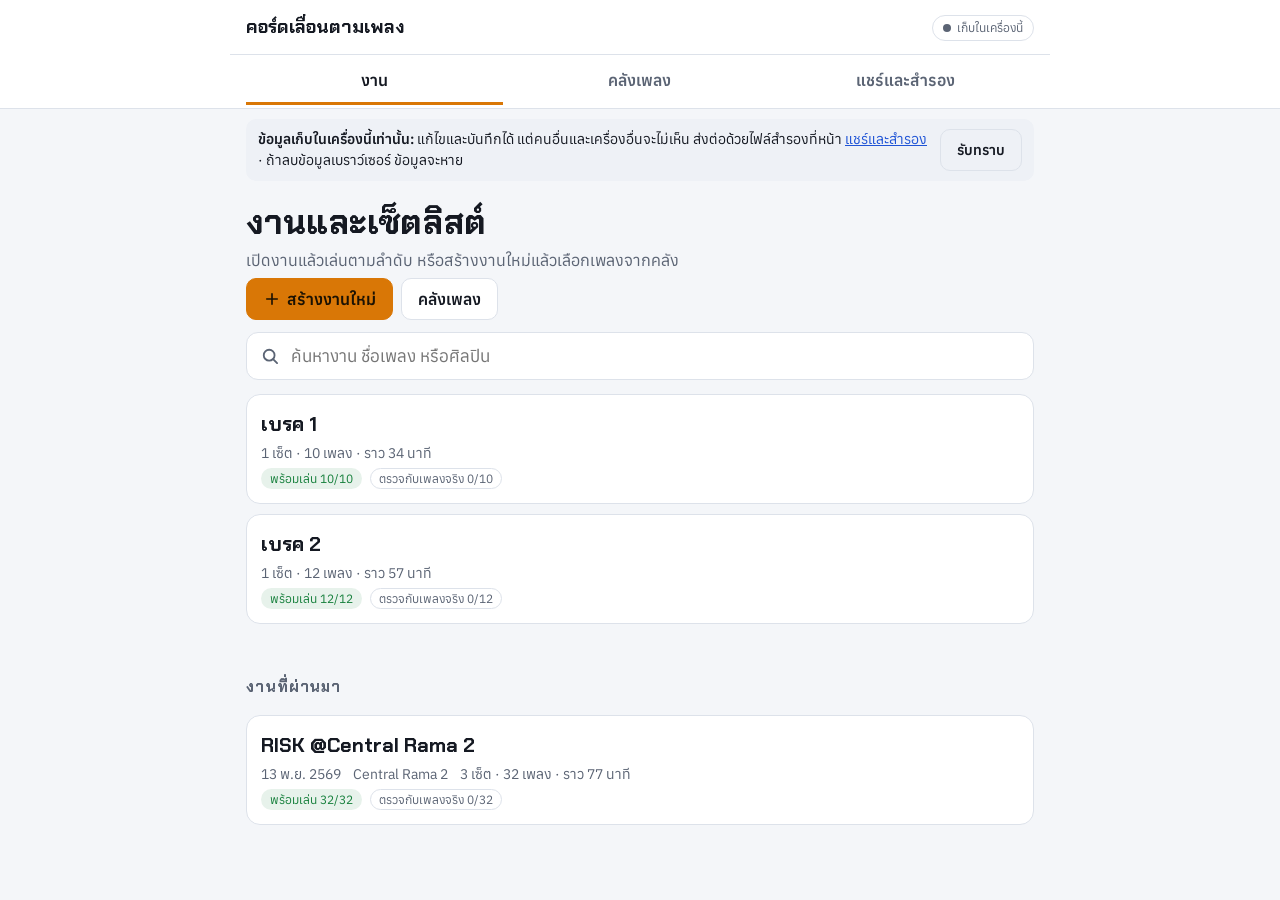
==== chord-scroller/index.html @ 32448dfc "Add chords for ยาพิษ, คิดฮอด and จันทร์เจ้า: all 32 songs of the RISK gig now have chords จี๊จ๊ะ, เจ" ====
<!doctype html>
<html lang="th">
<head>
<meta charset="utf-8">
<meta name="viewport" content="width=device-width, initial-scale=1, viewport-fit=cover">
<style>:root{padding-top:env(safe-area-inset-top,0px);padding-bottom:env(safe-area-inset-bottom,0px)}body{margin:0}img{max-width:100%}[hidden]{display:none!important}</style>
</head>
<body>
<title>คอร์ดเลื่อนตามเพลง</title>
<meta name="claude:viewport-fit-sides" content="cover">
<meta name="description" content="ชีทคอร์ดสำหรับวงดนตรี จัดงานและเซ็ตลิสต์ เล่นแบบเลื่อนตามจังหวะ">
<link rel="preconnect" href="https://fonts.googleapis.com">
<link rel="preconnect" href="https://fonts.gstatic.com" crossorigin>
<link rel="stylesheet" href="https://fonts.googleapis.com/css2?family=Anuphan:wght@400;500;600&family=Chakra+Petch:wght@500;600;700&family=IBM+Plex+Mono:wght@500;600&display=swap">
<style>
/* Layout: one reading column for lists and the player; sheets/dialogs slide over it.
   In the player a fixed playhead sits at 34% of the screen and the song steps up one line at a time.
   Chords stay blue like the original sheets; amber marks "now"; green/red only for status. */
:root {
  --bg: #f4f6f9;
  --surface: #ffffff;
  --surface-2: #eef1f6;
  --fg: #151922;
  --muted: #5b6474;
  --rule: #dde2ea;
  --chord: #1f54d6;
  --now: #d97706;
  --on-now: #1b1203;
  --now-bg: rgba(217, 119, 6, .11);
  --instru-bg: #e9eef6;
  --ok: #157f3b;
  --ok-bg: rgba(21, 127, 59, .10);
  --warn: #a15c00;
  --warn-bg: rgba(217, 119, 6, .14);
  --bad: #c0262d;
  --bad-bg: rgba(192, 38, 45, .10);
  --scrim: rgba(12, 16, 24, .45);
  --shadow: 0 -6px 24px rgba(20, 30, 50, .10);
  --shadow-pop: 0 12px 40px rgba(20, 30, 50, .22);
  --f-display: "Chakra Petch", "Anuphan", system-ui, sans-serif;
  --f-body: "Anuphan", "Noto Sans Thai", "Leelawadee UI", "Thonburi", system-ui, sans-serif;
  --f-chord: "IBM Plex Mono", ui-monospace, "SF Mono", Menlo, monospace;
  --scale: 1;
  --guide: 34vh;
}
@media (prefers-color-scheme: dark) {
  :root:not([data-theme="light"]) {
    --bg: #0e121a; --surface: #161b25; --surface-2: #1c2230; --fg: #e8ebf1; --muted: #8d96a8; --rule: #262d3a;
    --chord: #7fb0ff; --now: #ffb547; --now-bg: rgba(255, 181, 71, .12); --instru-bg: #1a2130;
    --ok: #5fd08a; --ok-bg: rgba(95, 208, 138, .12); --warn: #ffc56b; --warn-bg: rgba(255, 181, 71, .14);
    --bad: #ff7a7f; --bad-bg: rgba(255, 122, 127, .12); --scrim: rgba(0, 0, 0, .6);
    --shadow: 0 -6px 24px rgba(0, 0, 0, .45); --shadow-pop: 0 12px 40px rgba(0, 0, 0, .6); color-scheme: dark;
  }
}
:root[data-theme="dark"] {
  --bg: #0e121a; --surface: #161b25; --surface-2: #1c2230; --fg: #e8ebf1; --muted: #8d96a8; --rule: #262d3a;
  --chord: #7fb0ff; --now: #ffb547; --now-bg: rgba(255, 181, 71, .12); --instru-bg: #1a2130;
  --ok: #5fd08a; --ok-bg: rgba(95, 208, 138, .12); --warn: #ffc56b; --warn-bg: rgba(255, 181, 71, .14);
  --bad: #ff7a7f; --bad-bg: rgba(255, 122, 127, .12); --scrim: rgba(0, 0, 0, .6);
  --shadow: 0 -6px 24px rgba(0, 0, 0, .45); --shadow-pop: 0 12px 40px rgba(0, 0, 0, .6); color-scheme: dark;
}

* { box-sizing: border-box; }
body { background: var(--bg); color: var(--fg); font-family: var(--f-body); font-size: 16px; line-height: 1.5; -webkit-text-size-adjust: 100%; }
body::before { content: ""; position: fixed; inset: 0 0 auto; height: env(safe-area-inset-top, 0px); z-index: 30; background: var(--surface); }
button, input, select, textarea { font: inherit; color: inherit; }
:focus-visible { outline: 2px solid var(--now); outline-offset: 2px; }
a { color: var(--chord); }
.wrap { max-width: 820px; margin: 0 auto; padding-left: max(16px, env(safe-area-inset-left, 0px)); padding-right: max(16px, env(safe-area-inset-right, 0px)); }
.sr { position: absolute; width: 1px; height: 1px; overflow: hidden; clip: rect(0 0 0 0); white-space: nowrap; }
h1, h2, h3 { text-wrap: balance; }

/* ---------- top bar ---------- */
.bar { position: sticky; top: env(safe-area-inset-top, 0px); z-index: 20; background: var(--surface); border-bottom: 1px solid var(--rule); }
.bar .wrap { display: flex; align-items: center; gap: 8px; min-height: 54px; }
.brand { font-family: var(--f-display); font-weight: 700; font-size: 18px; flex: 1; min-width: 0; white-space: nowrap; overflow: hidden; text-overflow: ellipsis; }
.brand small { font-weight: 500; color: var(--muted); font-size: 13px; margin-left: 6px; }
.icon-btn {
  display: inline-grid; place-items: center; min-width: 40px; height: 40px; padding: 0 10px; flex: none;
  border: 1px solid var(--rule); border-radius: 10px; background: transparent; cursor: pointer;
  font-family: var(--f-display); font-weight: 600; font-size: 15px; text-decoration: none; color: inherit;
}
.icon-btn:hover { border-color: var(--muted); }
.icon-btn svg { width: 20px; height: 20px; }
.icon-btn[aria-pressed="true"] { background: var(--now-bg); border-color: var(--now); color: var(--now); }

.tabs { display: flex; gap: 4px; border-top: 1px solid var(--rule); }
.tabs a { flex: 1; text-align: center; padding: 10px 6px; text-decoration: none; color: var(--muted); font-weight: 600; border-bottom: 3px solid transparent; }
.tabs a[aria-current="page"] { color: var(--fg); border-bottom-color: var(--now); }

/* save / sync status pill */
.sync { display: inline-flex; align-items: center; gap: 6px; font-size: 12px; color: var(--muted); white-space: nowrap; border: 1px solid var(--rule); border-radius: 999px; padding: 3px 10px; background: transparent; cursor: default; }
.sync::before { content: ""; width: 8px; height: 8px; border-radius: 50%; background: var(--ok); flex: none; }
.sync[data-state="saving"]::before { background: var(--now); animation: pulse 1s infinite; }
.sync[data-state="offline"]::before, .sync[data-state="stale"]::before { background: var(--warn); }
.sync[data-state="error"] { color: var(--bad); border-color: var(--bad); cursor: pointer; }
.sync[data-state="error"]::before { background: var(--bad); }
.sync[data-state="local"]::before, .sync[data-state="readonly"]::before { background: var(--muted); }
@keyframes pulse { 50% { opacity: .3; } }

.banner { margin-block: 10px 0; padding: 10px 12px; border-radius: 10px; background: var(--warn-bg); color: var(--fg); font-size: 14px; display: flex; gap: 10px; align-items: flex-start; flex-wrap: wrap; }
.banner.info { background: var(--surface-2); }
.banner.bad { background: var(--bad-bg); }
.banner b { font-weight: 600; }
.banner .grow { flex: 1; min-width: 12em; }

/* ---------- generic ---------- */
.page-head { padding-block: 22px 6px; display: grid; gap: 6px; }
.page-head h1 { font-family: var(--f-display); font-weight: 700; font-size: clamp(24px, 5.6vw, 34px); line-height: 1.15; margin: 0; }
.page-head p { margin: 0; color: var(--muted); max-width: 62ch; }
.row { display: flex; gap: 8px; align-items: center; flex-wrap: wrap; }
.spacer { flex: 1; }
.muted { color: var(--muted); }
.small { font-size: 13px; }
.btn {
  display: inline-flex; align-items: center; justify-content: center; gap: 6px; min-height: 42px; padding: 0 16px;
  border-radius: 10px; border: 1px solid var(--rule); background: var(--surface); cursor: pointer; font-weight: 600;
  text-decoration: none; color: var(--fg); white-space: nowrap;
}
.btn:hover { border-color: var(--muted); }
.btn.primary { background: var(--now); border-color: var(--now); color: var(--on-now); }
.btn.danger { color: var(--bad); border-color: var(--bad); }
.btn.ghost { background: transparent; }
.btn:disabled { opacity: .45; cursor: not-allowed; }
.btn svg { width: 18px; height: 18px; }
.chip { display: inline-flex; align-items: center; gap: 4px; font-size: 12px; line-height: 1.6; padding: 0 8px; border-radius: 999px; border: 1px solid var(--rule); color: var(--muted); white-space: nowrap; }
.chip.key { font-family: var(--f-chord); font-weight: 600; color: var(--chord); }
.chip.ok { color: var(--ok); border-color: transparent; background: var(--ok-bg); }
.chip.warn { color: var(--warn); border-color: transparent; background: var(--warn-bg); }
.chip.bad { color: var(--bad); border-color: transparent; background: var(--bad-bg); }
.empty { color: var(--muted); padding: 24px 4px; text-align: center; }
.search { position: relative; margin-block: 12px 4px; }
.search svg { position: absolute; left: 14px; top: 50%; width: 20px; height: 20px; transform: translateY(-50%); color: var(--muted); pointer-events: none; }
.search input { width: 100%; height: 48px; padding: 0 14px 0 44px; border-radius: 12px; border: 1px solid var(--rule); background: var(--surface); font-size: 17px; }
.search input:focus { outline: none; border-color: var(--chord); }
.filters { display: flex; gap: 6px; flex-wrap: wrap; padding-block: 6px; }
.filters button { border: 1px solid var(--rule); background: transparent; border-radius: 999px; padding: 4px 12px; cursor: pointer; font-size: 14px; }
.filters button[aria-pressed="true"] { background: var(--fg); color: var(--bg); border-color: var(--fg); }

/* lists */
.list { display: grid; border-top: 1px solid var(--rule); }
.item-row { display: grid; grid-template-columns: auto 1fr auto; align-items: center; gap: 10px; padding: 12px 4px; border-bottom: 1px solid var(--rule); color: inherit; text-decoration: none; min-width: 0; }
.item-row .n { font-family: var(--f-chord); color: var(--muted); font-size: 13px; min-width: 2em; font-variant-numeric: tabular-nums; }
.item-row .t { min-width: 0; }
.item-row .t b { display: block; font-size: 17px; font-weight: 600; line-height: 1.3; overflow-wrap: anywhere; }
.item-row .t .a { display: block; font-size: 13px; color: var(--muted); }
.item-row .t .chips { display: flex; flex-wrap: wrap; gap: 4px; margin-top: 4px; }
.item-row .t .note { display: block; font-size: 13px; color: var(--muted); font-style: italic; margin-top: 2px; }
.item-row .acts { display: flex; gap: 6px; align-items: center; }
a.item-row:hover b, .item-row .open:hover b { color: var(--chord); }
.item-row .open { background: none; border: 0; padding: 0; text-align: left; cursor: pointer; color: inherit; min-width: 0; }

/* events */
.event-card { display: grid; gap: 4px; padding: 14px; border: 1px solid var(--rule); border-radius: 14px; background: var(--surface); text-decoration: none; color: inherit; }
.event-card:hover { border-color: var(--muted); }
.event-card h3 { margin: 0; font-family: var(--f-display); font-size: 20px; }
.event-card .meta { color: var(--muted); font-size: 14px; display: flex; flex-wrap: wrap; gap: 2px 12px; }
.events { display: grid; gap: 10px; padding-block: 10px 30px; }
.section-title { font-family: var(--f-display); font-weight: 700; font-size: 15px; letter-spacing: .06em; text-transform: uppercase; color: var(--muted); margin: 22px 0 6px; }

.set { margin-top: 18px; }
.set-head { display: flex; align-items: center; gap: 10px; flex-wrap: wrap; padding: 8px 0; }
.set-head h2 { margin: 0; font-family: var(--f-display); font-size: 20px; }
.set-head .meta { color: var(--muted); font-size: 13px; }
.set .list { min-height: 52px; }
.set.drop-target .list { outline: 2px dashed var(--now); outline-offset: 4px; border-radius: 6px; }
.handle { width: 36px; height: 44px; display: grid; place-items: center; cursor: grab; color: var(--muted); touch-action: none; border: 0; background: none; border-radius: 8px; }
.handle:active { cursor: grabbing; }
.handle svg { width: 20px; height: 20px; }
.dragging { opacity: .35; }
.drag-ghost { position: fixed; left: 0; top: 0; z-index: 60; pointer-events: none; background: var(--surface); border: 1px solid var(--now); border-radius: 10px; box-shadow: var(--shadow-pop); padding: 10px 14px; font-weight: 600; max-width: 80vw; }
.drop-line { height: 3px; background: var(--now); border-radius: 2px; margin: -2px 0; }

.break-row { background: var(--surface-2); }
.break-row .t b { font-size: 15px; color: var(--muted); }
details.ready { margin-top: 12px; border: 1px solid var(--rule); border-radius: 12px; padding: 10px 12px; background: var(--surface); }
details.ready summary { cursor: pointer; display: flex; flex-wrap: wrap; gap: 6px; align-items: center; }
details.ready .issues { margin-top: 10px; }
details.ready .issues a { font-weight: 600; }
.history-list { display: grid; gap: 6px; max-height: 50vh; overflow: auto; }
.history-list .h { display: flex; gap: 8px; align-items: center; justify-content: space-between; border: 1px solid var(--rule); border-radius: 10px; padding: 8px 10px; flex-wrap: wrap; }
.offline-state { display: flex; gap: 8px; flex-wrap: wrap; align-items: center; }
/* totals bar */
.totals { display: flex; flex-wrap: wrap; gap: 6px 14px; color: var(--muted); font-size: 14px; padding-block: 6px; }
.totals b { color: var(--fg); font-weight: 600; font-variant-numeric: tabular-nums; }
.totals .over { color: var(--bad); }

/* ---------- forms, dialogs ---------- */
label.f { display: grid; gap: 4px; font-size: 14px; color: var(--muted); }
label.f > span { font-weight: 600; }
.f input, .f select, .f textarea { width: 100%; min-height: 44px; padding: 8px 12px; border-radius: 10px; border: 1px solid var(--rule); background: var(--surface); color: var(--fg); font-size: 16px; }
.f textarea { min-height: 120px; resize: vertical; line-height: 1.6; }
.f input:focus, .f select:focus, .f textarea:focus { outline: none; border-color: var(--chord); }
.f .err { color: var(--bad); font-size: 13px; }
.f input[aria-invalid="true"], .f textarea[aria-invalid="true"] { border-color: var(--bad); }
.grid2 { display: grid; grid-template-columns: repeat(auto-fit, minmax(160px, 1fr)); gap: 12px; }
.checks { display: grid; gap: 8px; }
.checks label { display: flex; gap: 10px; align-items: flex-start; font-size: 15px; }
.checks input { width: 20px; height: 20px; margin-top: 2px; flex: none; }

.scrim { position: fixed; inset: 0; background: var(--scrim); z-index: 50; display: flex; align-items: flex-end; justify-content: center; }
@media (min-width: 700px) { .scrim { align-items: center; padding: 24px; } }
.sheet-dlg {
  background: var(--surface); width: 100%; max-width: 620px; max-height: 92vh; overflow: auto; border-radius: 18px 18px 0 0;
  padding: 18px max(16px, env(safe-area-inset-right, 0px)) calc(18px + env(safe-area-inset-bottom, 0px)) max(16px, env(safe-area-inset-left, 0px));
  box-shadow: var(--shadow-pop); display: grid; gap: 14px;
}
@media (min-width: 700px) { .sheet-dlg { border-radius: 18px; } }
.sheet-dlg h2 { margin: 0; font-family: var(--f-display); font-size: 22px; }
.sheet-dlg .actions { display: flex; gap: 8px; justify-content: flex-end; flex-wrap: wrap; position: sticky; bottom: -18px; background: var(--surface); padding-block: 10px 0; }
.toast { position: fixed; left: 50%; transform: translateX(-50%); bottom: calc(24px + env(safe-area-inset-bottom, 0px)); z-index: 70; background: var(--fg); color: var(--bg); padding: 10px 16px; border-radius: 10px; font-size: 14px; max-width: calc(100vw - 32px); box-shadow: var(--shadow-pop); }
.toast { display: flex; align-items: center; gap: 12px; }
.toast-act { background: transparent; border: 1px solid currentColor; color: inherit; border-radius: 8px; padding: 4px 10px; font-weight: 600; cursor: pointer; }
.player-on .toast { bottom: calc(190px + env(safe-area-inset-bottom, 0px)); }

/* picker */
.pick-list { display: grid; max-height: 50vh; overflow: auto; border: 1px solid var(--rule); border-radius: 10px; }
.pick-list label { display: grid; grid-template-columns: auto 1fr auto; gap: 10px; align-items: center; padding: 10px 12px; border-bottom: 1px solid var(--rule); cursor: pointer; }
.pick-list label:last-child { border-bottom: 0; }
.pick-list input { width: 20px; height: 20px; }
.pick-list .a { display: block; font-size: 13px; color: var(--muted); }

/* ---------- editor ---------- */
.editor { display: grid; gap: 14px; padding-block: 16px 120px; }
.editor-cols { display: grid; gap: 14px; }
@media (min-width: 980px) { .editor-cols { grid-template-columns: 1fr 1fr; align-items: start; } .wrap.wide { max-width: 1180px; } }
.editor textarea#ed-text { font-family: var(--f-chord); font-size: 15px; min-height: 340px; white-space: pre; overflow-wrap: normal; overflow-x: auto; tab-size: 4; }
.preview { border: 1px solid var(--rule); border-radius: 12px; padding: 12px 18px; background: var(--surface); font-size: 18px; min-width: 0; }
.preview .sheet { padding-bottom: 0; gap: 18px; font-size: 18px; }
.preview .song-head { min-height: 0; padding-block: 0 8px; }
.issues { display: grid; gap: 6px; margin: 0; padding: 0; list-style: none; }
.issues li { padding: 8px 10px; border-radius: 8px; font-size: 14px; background: var(--surface-2); }
.issues li.err { background: var(--bad-bg); color: var(--bad); }
.issues li.warn { background: var(--warn-bg); }
.issues li button { margin-left: 6px; }
.help { font-size: 13px; color: var(--muted); }
.help code { font-family: var(--f-chord); background: var(--surface-2); padding: 0 4px; border-radius: 4px; }
details.help summary { cursor: pointer; font-weight: 600; color: var(--fg); }
.dropzone { border: 2px dashed var(--rule); border-radius: 12px; padding: 16px; display: grid; gap: 10px; justify-items: center; text-align: center; color: var(--muted); }
.dropzone.over { border-color: var(--now); background: var(--now-bg); }
.thumbs { display: flex; gap: 10px; flex-wrap: wrap; justify-content: center; }
.thumb { position: relative; width: 120px; display: grid; gap: 4px; justify-items: center; font-size: 12px; }
.thumb img { width: 120px; height: 90px; object-fit: cover; border-radius: 8px; border: 1px solid var(--rule); background: var(--surface-2); }
.thumb .n { position: absolute; top: 4px; left: 4px; background: var(--fg); color: var(--bg); border-radius: 999px; font-size: 11px; padding: 0 7px; }
.thumb .row { gap: 4px; }
.thumb button { min-width: 32px; height: 30px; border: 1px solid var(--rule); background: var(--surface); border-radius: 8px; cursor: pointer; }
.progress { display: flex; gap: 10px; align-items: center; color: var(--muted); }
.spinner { width: 18px; height: 18px; border-radius: 50%; border: 2px solid var(--rule); border-top-color: var(--now); animation: spin 1s linear infinite; }
@keyframes spin { to { transform: rotate(360deg); } }
.unclear { background: var(--warn-bg); outline: 1px dashed var(--warn); border-radius: 3px; }
.ch.unclear { color: var(--warn); }

/* ---------- player (song sheet) ---------- */
.song-head { padding-block: 22px 18px; display: grid; gap: 4px; min-height: calc(var(--guide) - 56px); align-content: end; }
.song-head h1 { font-family: var(--f-display); font-weight: 700; font-size: calc(30px * var(--scale)); line-height: 1.15; margin: 0; }
.song-head .meta { color: var(--muted); display: flex; flex-wrap: wrap; gap: 4px 14px; font-size: 15px; }
.song-head .meta b { font-family: var(--f-chord); color: var(--chord); font-weight: 600; }
.sheet { display: grid; gap: calc(26px * var(--scale)); padding-bottom: 75vh; font-size: calc(21px * var(--scale)); }
.stanza { display: grid; gap: calc(4px * var(--scale)); }
.sec { font-family: var(--f-display); font-weight: 600; font-size: .62em; letter-spacing: .08em; text-transform: uppercase; color: var(--muted); display: flex; align-items: center; gap: 10px; }
.sec::after { content: ""; flex: 1; height: 1px; background: var(--rule); }
.sec.on { color: var(--now); }
.line { position: relative; border-radius: 8px; padding: 2px 10px 6px; margin: 0 -10px; cursor: pointer; transition: opacity .3s, background-color .3s; }
.line::before { content: ""; position: absolute; left: -6px; top: 8px; bottom: 8px; width: 4px; border-radius: 2px; background: var(--now); opacity: 0; transition: opacity .2s; }
.line::after { content: ""; position: absolute; left: 10px; right: 10px; bottom: 2px; height: 3px; border-radius: 2px; background: var(--now); opacity: 0; transform-origin: left; transform: scaleX(var(--p, 0)); }
.line.past { opacity: .32; }
.line.now { background: var(--now-bg); }
.line.now::before { opacity: 1; }
.playing .line.now::after { opacity: .7; }
.preview .line { cursor: default; }
.lyr { display: flex; flex-wrap: wrap; align-items: flex-start; }
.seg { display: inline-flex; flex-direction: column; max-width: 100%; }
.ch { font-family: var(--f-chord); font-weight: 600; color: var(--chord); font-size: .86em; line-height: 1.25; padding-right: .55em; white-space: nowrap; min-height: 1.25em; }
.ly { white-space: pre-wrap; line-height: 1.55; }
.lyr.nochord .ch { display: none; }
.lyr.onlychord .ly { display: none; }
.lyr.onlychord .ch { font-size: .95em; padding-right: 1.1em; }
.instru { background: var(--instru-bg); padding: 10px 12px 12px; margin: 0 -10px; display: flex; flex-wrap: wrap; align-items: center; gap: 6px 10px; }
.instru .lab { font-family: var(--f-display); font-weight: 600; font-size: .62em; letter-spacing: .08em; text-transform: uppercase; color: var(--muted); margin-right: 4px; }
.instru.now .lab { color: var(--now); }
.bars { display: flex; flex-wrap: wrap; align-items: center; }
.bars span { font-family: var(--f-chord); font-weight: 600; color: var(--chord); font-size: .9em; padding: 0 .55em; border-left: 2px solid var(--rule); line-height: 1.5; }
.bars span:last-child { border-right: 2px solid var(--rule); }
.instru .note { color: var(--muted); font-size: .72em; }
.line.notel { color: var(--muted); font-style: italic; font-size: .85em; }
.line.endl { color: var(--muted); font-family: var(--f-display); font-weight: 600; font-size: .8em; letter-spacing: .06em; text-align: center; padding-block: 10px; }
.next-song { padding-block: 0 24px; display: flex; justify-content: space-between; gap: 12px; flex-wrap: wrap; }
.next-song a { color: var(--chord); text-decoration: none; font-weight: 600; }
.guide { position: fixed; top: var(--guide); left: 0; right: 0; height: 0; pointer-events: none; z-index: 5; }
.guide::before, .guide::after { content: ""; position: absolute; top: -7px; border: 7px solid transparent; }
.guide::before { left: max(0px, env(safe-area-inset-left, 0px)); border-left-color: var(--now); }
.guide::after { right: max(0px, env(safe-area-inset-right, 0px)); border-right-color: var(--now); }

.player { position: fixed; left: 0; right: 0; bottom: 0; z-index: 20; background: var(--surface); border-top: 1px solid var(--rule); box-shadow: var(--shadow); padding-bottom: env(safe-area-inset-bottom, 0px); }
.player .wrap { display: grid; gap: 6px; padding-block: 8px 10px; }
.status { display: flex; align-items: baseline; gap: 10px; min-width: 0; }
.status .now-sec { font-family: var(--f-display); font-weight: 700; font-size: 22px; line-height: 1.1; color: var(--now); white-space: nowrap; }
.status .next-sec { color: var(--muted); font-size: 14px; flex: 1; min-width: 0; white-space: nowrap; overflow: hidden; text-overflow: ellipsis; }
.status .next-sec b { color: var(--fg); font-weight: 600; }
.beats { display: flex; gap: 5px; align-self: center; }
.beats i { width: 8px; height: 8px; border-radius: 50%; background: var(--rule); }
.beats i.on { background: var(--now); }
.beats i.on:first-child { box-shadow: 0 0 0 3px var(--now-bg); }
.prog { display: flex; align-items: center; gap: 10px; font-family: var(--f-chord); font-size: 12px; color: var(--muted); font-variant-numeric: tabular-nums; }
.prog input { flex: 1; min-width: 0; accent-color: var(--now); height: 22px; cursor: pointer; }
.ctrls { display: flex; align-items: flex-end; gap: 6px; justify-content: space-between; }
.play { width: 56px; height: 56px; border-radius: 50%; border: 0; cursor: pointer; background: var(--now); color: var(--on-now); display: grid; place-items: center; flex: none; }
.play svg { width: 26px; height: 26px; }
.play:active { transform: scale(.96); }
.stepper { display: grid; grid-template-columns: 34px auto 34px; align-items: center; gap: 2px; text-align: center; }
.cap { font-size: 11px; letter-spacing: .06em; color: var(--muted); font-family: var(--f-display); font-weight: 600; text-transform: uppercase; text-align: center; white-space: nowrap; }
.stepper .cap { grid-column: 1 / -1; }
.stepper button, .tap { height: 38px; border: 1px solid var(--rule); background: transparent; border-radius: 9px; cursor: pointer; font-size: 20px; line-height: 1; }
.stepper button:hover, .tap:hover { border-color: var(--muted); }
.stepper .val { min-width: 2.6em; font-family: var(--f-chord); font-weight: 600; font-size: 15px; font-variant-numeric: tabular-nums; }
.stepper .val.key { color: var(--chord); }
.tapwrap { display: grid; gap: 2px; }
.tap { font-family: var(--f-display); font-weight: 600; font-size: 13px; padding: 0 8px; }
.tap.hit { border-color: var(--now); color: var(--now); }
.countin { position: fixed; inset: 0; display: grid; place-items: center; pointer-events: none; z-index: 25; font-family: var(--f-display); font-weight: 700; font-size: 34vmin; color: var(--now); opacity: .9; }
.next-card { display: flex; gap: 10px; align-items: center; justify-content: space-between; background: var(--now-bg); border-radius: 10px; padding: 8px 10px; }
.next-card b { font-size: 17px; }
.saved-note { font-size: 11px; color: var(--muted); text-align: center; }

/* stage mode: bigger type, quieter chrome */
.stage .bar .hide-stage, .stage .song-head .meta .hide-stage { display: none; }
.stage .bar .wrap { min-height: 44px; }
.stage .sheet { font-size: calc(26px * var(--scale)); }
.stage .line.past { opacity: .18; }

@media (max-width: 420px) {
  .ctrls { gap: 4px; }
  .stepper { grid-template-columns: 30px auto 30px; }
  .stepper .val { min-width: 2.3em; font-size: 14px; }
  .stepper button, .tap { height: 36px; }
  .play { width: 50px; height: 50px; }
  .status .now-sec { font-size: 19px; }
}
@media (prefers-reduced-motion: reduce) { .line, .line::before, .sync::before, .spinner { transition: none; animation: none; } }

</style>
<div id="app"></div>

<script>
const BUILTIN = {"songs":[{"id":"sq4665u99a6z","title":"กลัวลืม","artist":"นนท์ ธนนท์ x TMD","bpm":150,"source":"pdf","sourceCheck":"matched","musicCheck":"unchecked","blocks":[{"type":"instru","label":"Intro","bars":["D A/C#","Bm A","G F#m","Em A"],"note":""},{"type":"lines","lines":[[["D","วันคืนที่เคยมี กับเวลาของ"],["A/C#","เรา ไม่"],["Bm","เคยเลยจะรางเลือน แม้เป็นเรื่อง"],["A","เก่า"]],[["G","ครั้งแรกที่เจอ "],["F#m","ที่ที่พบเธอ "],["Em","ครั้งแรกที่ได้คุยกัน "],["A","ยังคงจำได้ทุกคำ"]],[["D","ของขวัญที่เธอทำ รูปเธอที่"],["A/C#","ฉันถ่าย เก็บ"],["Bm","มันไว้อย่างดียังไม่เคยจะทิ้ง"],["A","ไป"]],[["G","ทุกข้อความที่เคยส่ง "],["F#m","ยังคงเก็บไว้ "],["Em","ไม่คิดจะลบเลยสัก"],["A","ครั้ง"]]]},{"type":"lines","lines":[[["Em","ทุกเรื่องเก่า ๆ ยัง"],["F#m","ไม่เคย..ลบมัน"],["G","ไป ฉันไม่ต้อง"],["F#m","การ "],["Bm","ให้มันเลือน"],["Em","หาย"],["A",""]],[["","* เพราะฉัน"],["D","กลัวจะลืม ช่วงเวลา ที่เคย"],["F#7","รักกัน แม้จะ"],["Bm","เจ็บเท่าไร เมื่อเวลา ที่นึก"],["D7","ถึงมัน"]],[["G","ฉันเลือกจะจำ เพราะ"],["F#m","ทุกความ"],["Bm","ทรงจำ "],["Em","สวยงามเกินกว่าที่จะ"],["A","ลบมันไป"]]]},{"type":"instru","label":"Instru","bars":["D F#7","Bm A","G F#m","Em A"],"note":""},{"type":"lines","lines":[[["D","ทุกความทรงจำมากมายที่ผ่าน ใครๆก็บอกอย่าง"],["A/C#","งั้นอย่างงี้"]],[["Bm","แต่ในสมองของฉันไม่มี ไม่เคยมีความ"],["F#m","ทรงจำอันนั้น"]],[["G","พยายามจะนึกให้ตายเท่าไหร่ "],["F#m","ไม่อยากจะลืมมันไปง่ายๆ"]],[["Em","I’ll take my medicines หวังว่า"],["A","สักวันคงหาย"]],[["","กับ"],["D","เรื่องที่ไม่เคยอยากจะคิดก็ยังคงคิดวน"],["A/C#","ในใจ แต่"],["Bm","เรื่องที่อยากจะจำกลับจำไม่ได้ไม่รู้ต้อง"],["F#m","ทำไง"]],[["","ใคร"],["G","ๆก็บอกว่าฉันมันป่วย "],["F#m","จริงๆแล้วฉันเองที่มันห่วย"]],[["Em","ไม่ต้องไปโทษว่าดวงมันซวย ที่"],["A","เจ็บแทบเกือบตาย"]],[["Em","อยากเก็บทุกความทรงจำทุกสิ่งดีๆไม่อยากจะลืมหรือลบมันไป"]],[["","แต่"],["F#m","สักวันนึงสมองฉัน ที่มันอ่อนแอ ก็คงจะไม่ทำตามหัวใจ"]],[["","I "],["G","don’t know what to do to keep u "],["F#m","in my me"],["Bm","mories."]],[["","มันอยากจะ"],["Em","จำ แต่ทำไม่ไหว My chemicals "],["A","fxxx me up I need a doc ..."]]]},{"type":"note","text":"( * )"},{"type":"instru","label":"Instru","bars":["D F#7","Bm A"],"note":""},{"type":"lines","lines":[[["","เพราะทุก"],["G","วันเวลาที่เรา"],["F#m","รักกัน "],["Bm",""],["Em","สวยงามเกินกว่าที่จะ"],["A","ลบมันไป"]]]},{"type":"instru","label":"Outro","bars":["D A/C#","Em A","D"],"note":""}]},{"id":"sqgcdk472zpr","title":"ขอ","artist":"Lomosonic","bpm":170,"source":"pdf","sourceCheck":"matched","musicCheck":"unchecked","blocks":[{"type":"instru","label":"Intro","bars":["E","E","A","A"],"note":"( 2 Times )"},{"type":"lines","lines":[[["E","จากวันนั้น ฉันไม่รู้ว่า"],["A","นานเท่าไหร่ ที่เรา "],["E","ได้จากกัน เหตุผลใด ๆ ไม่"],["A","ใช่เรื่องใหญ่วันนี้"]],[["E","ได้มองตา ตาดวงเดิมคู่"],["A","นั้นอบอุ่นเหลือเกิน "],["E","เธอกับฉัน ความทรงจำมาก"],["A","มาย"]]]},{"type":"lines","lines":[[["","* ไม่อยากจะ"],["E","ขอ ให้เวลานี้เป็นของเรา ไม่อยากจะ"],["A","ถาม ว่าเราจะเหมือนเดิมได้ไหม"]],[["","แค่อยากให้"],["C#m","รู้ ที่ผ่านมานั้น ฉันคิดถึงเธอสุด"],["A","หัวใจ"],["(B)",""]],[["","(แค่อยาก"],["C#m","ให้รู้ ว่าในวัน"],["B","นี้ ฉันเหมือนได้เจอลม"],["A","หายใจ)"]]]},{"type":"lines","lines":[[["","** "],["C#m","กว่าที่จะ"],["G#m","รู้ ว่าตัวเธอ"],["A","นั้นสำคัญเท่า"],["E","ไร "],["C#m","และก็ได้"],["G#m","รู้ ในวันที่"],["A","ฉัน เสียเธอ"],["B","ไป"]]]},{"type":"instru","label":"Instru","bars":["E","E","A","A","C#m","C#m","A","A"],"note":""},{"type":"note","text":"( * )"},{"type":"instru","label":"Instru","bars":["E","E","A","A","C#m","B","A","A"],"note":""},{"type":"note","text":"( * , * , * )"},{"type":"instru","label":"Instru","bars":["E","E","A","A","C#m","B","A","A"],"note":"( 4 Times )"},{"type":"instru","label":"","bars":["E"],"note":""}]},{"id":"s32vyeprzcll","title":"Circle","artist":"Potato","bpm":143,"source":"pdf","sourceCheck":"matched","musicCheck":"unchecked","blocks":[{"type":"instru","label":"Intro","bars":["Csus2","Csus2","Em","Em"],"note":"( 2 Times )"},{"type":"lines","lines":[[["Csus2","เจ็บที่เขามาแปรเปลี่ยนไป จากเคยรักกันดีทุก"],["Em","วัน เวลา จบตรงน้ำตา ความเสียใจ"]],[["Csus2","โอดครวญขอให้เขากลับมา อยากจะย้อนเวลา แล้ว"],["Em","ได้อะไร ก็ยิ่งเสียใจ ทรมาน"]]]},{"type":"lines","lines":[[["","* "],["Am","วัน"],["Bm","นี้ขอให้"],["D","เธอฟังฉัน (พรุ่งนี้ยังมี จำไว้)"]]]},{"type":"lines","lines":[[["","** สุข ทุกข์ "],["G","มันก็วนอยู่อย่างนี้ สิ่งร้าย"],["Bm","ดีก็วนอยู่อย่างนั้น ก่อนนี้"],["C","รักกันมา เลิกกันไป มัน"],["Am","เป็น ธรรม"],["D","ดา"]],[["","อย่าฝัง"],["G","ใจในวันที่ผ่านพ้น ชีวิต"],["Bm","คน มี"],["Em","พบมีจากลา "],["C","เรื่องดีๆ "],["Bm","รักดีๆ "],["Am","เดี๋ยวก็มี"],["D","สักวันที่วนเข้ามา"]]]},{"type":"instru","label":"Instru","bars":["Csus2","Csus2","Em","Em"],"note":""},{"type":"lines","lines":[[["Csus2","หากมองฟ้ายังเจอหมู่ดาว หากตอนเช้ายังมองเห็น"],["Em","แสงตะวัน นั่นคือสัญญาณเตือนหัวใจ"]]]},{"type":"note","text":"( * , ** )"},{"type":"instru","label":"Instru","bars":["Csus2","Csus2","Em","Em"],"note":"( 2 Times )"},{"type":"instru","label":"","bars":["Am","Bm","C","C","Am","Bm","C","D"],"note":""},{"type":"note","text":"( ** )"},{"type":"instru","label":"Outro","bars":["Csus2","Csus2","Em","Em"],"note":"( 2 Times )"},{"type":"instru","label":"","bars":["Em"],"note":""}]},{"id":"sy2jqu11vkyw","title":"ช่างมัน","artist":"Somkiat","bpm":117,"source":"pdf","sourceCheck":"matched","musicCheck":"unchecked","blocks":[{"type":"instru","label":"Intro","bars":["A","B","E","E"],"note":""},{"type":"lines","lines":[[["","ทั้งๆที่"],["A","เรา อ่อน"],["B","แอเสียจนว่าง"],["E","เปล่า ทั้งๆที่"],["A","เรา อ่อน"],["B","แอเสียจนหยัด"],["E","ยืน แทบไม่"],["C#m","ไหว"]]]},{"type":"lines","lines":[[["","* "],["F#m","ถึงโกรธที่เป็นอย่างนี้อยู่"],["B","ได้ กี่ครั้งกับเรื่องบ้าๆ"],["G#m","เดิมๆ  อีกกี่ครั้งที่เจอกับคนที่"],["C#m","เบลอ"]],[["F#m","ถึงเกลียดแต่เราก็ยังต้อง"],["B","เจอ  และจะเป็นเช่นนี้"],["E","เสมอ"]]]},{"type":"lines","lines":[[["","** ถ้าหากว่ามาก"],["A","ไป  ให้ทิ้ง"],["F#m","ไป อย่าไป"],["C#m","สนถ้อยคำของคนที่ทำให้"],["B","เรานั้นต้องมาเจ็บ"]],[["","แล้ว"],["A","ไง ไม่สน"],["F#m","ใจ อย่าไป"],["C#m","เสียเวลาไม่ต้องมาทน  เพราะ"],["B","เราไม่ควรจะแบกรับ"],["A","ไว้....ช่าง"],["Am","ใคร"]]]},{"type":"instru","label":"Instru","bars":["A","B","E","E"],"note":""},{"type":"lines","lines":[[["","ทั้งๆที่"],["A","เรา ไม่"],["B","เคยคิดร้ายใคร"],["E","ก่อน ถึงแม้อย่าง"],["A","นั้น ก็"],["B","โดนเสียจนเกือบ"],["E","ยืน แทบไม่"],["C#m","ไหว"]]]},{"type":"note","text":"( * , ** )"},{"type":"instru","label":"Instru","bars":["C#m"],"note":"( 4 Times )"},{"type":"instru","label":"","bars":["G#m","A","C#m","B/D#","E","E","E","E"],"note":""},{"type":"note","text":"( ** )"},{"type":"instru","label":"Outro","bars":["C#m"],"note":""}]},{"id":"s8z91aufn3d6","title":"ยื้อ","artist":"Potato","bpm":167,"source":"pdf","sourceCheck":"matched","musicCheck":"unchecked","blocks":[{"type":"instru","label":"INTRO","bars":["Dm","Bb","C","Dm"],"note":"( 2 Times )"},{"type":"note","text":"ชีทเขียนอินโทรเป็น Dm Bb C Dm แต่ทั้งเพลงอยู่คีย์ Bm (ทางเดียวกันในคีย์ Bm คือ Bm G A Bm) เช็กกันก่อนเล่น"},{"type":"lines","lines":[[["Bm","แค่ฝันว่าเธอ"],["G","จากไป ก็"],["A","ร้ายแรงเกินกว่า"]],[["D","หัวใจ"],["A/C#","คนจะทนรับ"],["Bm","ไหว"]],[["","ฉันจะไม่ยอมปล่อย"],["G","มือเธอ"]],[["","แม้ว่าต้องเจอสิ่ง"],["A","ใดๆ"]],[["","ตราบ"],["F#m","ที่ฉันยังคงหาย"],["Em","ใจ"]]]},{"type":"lines","lines":[[["","ต่อให้"],["A","เป็นกฎเกณฑ์ของ"],["F#m","ฟ้า"]],[["","ต่อให้"],["Bm","นี่คือโชคชะ"],["Em","ตา"]],[["","จะขีดเขียนให้มันเปลี่ยน"],["F#m","ไป"]],[["","เพียงเธอกอดฉัน"],["G","ไว้ ก็ไม่ต้องกลัวสิ่ง"],["A","ใด"]]]},{"type":"lines","lines":[[["","* "],["G","จะยื้อทุก"],["A","ทาง กีดขวางเส้น"],["Bm","ทางนั้น"]],[["","ทางที่มันจะทำให้"],["D","เธอและฉันต้องห่าง"],["G","ไกล"]],[["","ชีวิต"],["A","ที่มี.. ไม่คิดเสีย"],["F#m","ใจ"]],[["","จะยัง"],["G","ไง.. ไม่"],["A","ยอม.. เสียเธอ.."]]]},{"type":"instru","label":"INSTRU","bars":["Bm","Bm"],"note":""},{"type":"lines","lines":[[["Bm","แค่ฝันว่าเธอ"],["G","จากไป ก็"],["A","ร้ายแรงเกินกว่า"]],[["D","หัวใจ"],["A/C#","คนจะทนรับ"],["Bm","ไหว"]],[["","ฉันไม่มีทางปล่อย"],["G","มือเธอ"]],[["","ให้ไปเจอสิ่ง"],["A","ร้ายๆ"]],[["","ตราบ"],["F#m","ที่ฉันยังคงหาย"],["Em","ใจ"]]]},{"type":"lines","lines":[[["","ต่อให้"],["A","เป็นกฎเกณฑ์ของ"],["F#m","ฟ้า"]],[["","ทุกสิ่ง"],["Bm","แม้มีวันเลิก"],["Em","รา"]],[["","แต่เขียนให้มันเปลี่ยน"],["F#m","ไป"]],[["","เพียงเธอกอดฉัน"],["G","ไว้ ก็ไม่ต้องกลัวสิ่ง"],["A","ใด"]]]},{"type":"lines","lines":[[["","* "],["G","จะยื้อทุก"],["A","ทาง กีดขวางเส้น"],["Bm","ทางนั้น"]],[["","ทางที่มันจะทำให้"],["D","เธอและฉันต้องห่าง"],["G","ไกล"]],[["","ชีวิต"],["A","ที่มี.. ไม่คิดเสีย"],["F#m","ใจ"]],[["","จะยัง"],["G","ไง.. ไม่"],["A","ยอม.. เสียเธอ.."]]]},{"type":"instru","label":"INSTRU","bars":["G","A","Bm","D A/C#"],"note":""},{"type":"lines","lines":[[["G","วอนให้ท้องทะ"],["A","เล วอนให้ลมและ"],["Bm","ดาว"]],[["","เป็นพ"],["D","ลังให้ฉันก้าวผ่าน"],["G","ไป"]],[["","สิ่งสุดท้าย"],["A","ที่มี เป็นดั่งลมหาย"],["F#m","ใจ"]],[["","ปล่อยให้"],["G","ฟ้า.. พา"],["A","ไป.. ไม่"],["Bm","ได้.."]],[["","ทุกสิ่งทุกอย่างมีเลิก"],["G","รา.."]],[["A","มันเป็นไปตามกาล"],["Bm","เวลา.."]],[["","มีพบมีพรากมีจาก"],["G","ไป"]],[["","คงต้องยอมทำ"],["A","ใจ คงต้องยอมเสีย"],["G","ใจ"]]]},{"type":"lines","lines":[[["","* จะยื้อทุกทาง กีดขวางเส้น"],["Bm","ทางนั้น"]],[["","ทางที่มันจะทำให้"],["D","เธอและฉันต้องห่าง"],["G","ไกล"]],[["","ชีวิต"],["A","ที่มี.. ไม่คิดเสีย"],["F#m","ใจ"]],[["","จะยัง"],["G","ไง.. ไม่"],["A","ยอม.. เสีย"],["G","เธอ.."]],[["","(จะยื้อทุก"],["A","ทาง ) อยากขวางชะ"],["Bm","ตานั้น"]],[["","ปล่อย"],["D","มันให้เป็นไป"]],[["G","ชีวิต"],["A","ที่มี.. ไม่คิดเสีย"],["F#m","ใจ"]],[["","จะยัง"],["G","ไง.. ไม่"],["A","ยอม.. เสีย"],["Bm","เธอ.."]]]},{"type":"instru","label":"INSTRU","bars":["Bm"],"note":""}]},{"id":"syrm4utwtd3v","title":"จี๊จ๊ะ","artist":"Silly Fools","bpm":128,"source":"pdf","sourceCheck":"matched","musicCheck":"unchecked","blocks":[{"type":"instru","label":"Intro","bars":["Bmsus2","Gsus2"],"note":"( 4 Times )"},{"type":"instru","label":"","bars":["D","Bm","A","G"],"note":"( 2 Times ) Bm"},{"type":"lines","lines":[[["Bmsus2","อย่าโกรธกัน"],["Gsus2","เลย "],["Bmsus2","ยกโทษให้"],["Gsus2","ฉันถ้าทำผิดไป "],["Bmsus2","อย่าโทษฉัน"],["Gsus2","เลย "],["Bmsus2","ฉันเพียงต้อง"],["Gsus2","การให้เธอเข้าใจ"]]]},{"type":"lines","lines":[[["D","* ช่วยบอกได้"],["Dmaj7","ไหมต้องการสิ่ง"],["Bm","ใด ช่วยบอกได้"],["G","ไหมฉันให้ทุกอย่าง"]],[["D","ช่วยบอกได้"],["Dmaj7","ไหม ช่วยบอกได้"],["Bm","ไหม ช่วยบอกได้"],["G","ไหม"]]]},{"type":"lines","lines":[[["","** แต่อย่ามา"],["D","จี๊จ๊ะให้มันมาก"],["Bm","ไป มันจะเป็นบ้า เรื่อง"],["A","เล็กจะกลายเป็นเรื่อง"],["G","ใหญ่"]],[["","หากเปลี่ยนเป็น"],["D","จ๊ะจ๋าจะดีกว่า"],["Bm","ไหม ฉันว่าเข้าท่า แต่ถ้า"],["A","จี๊จ๊ะฉันก็ต้อง"],["G","ไป"]]]},{"type":"note","text":"( ** )"},{"type":"lines","lines":[[["Bmsus2","ก็บอกมา"],["Gsus2","เลย "],["Bmsus2","เป็นเพียงคำ"],["Gsus2","ถามเพื่อความเข้าใจ "],["Bmsus2","อย่าโทษฉัน"],["Gsus2","เลย "],["Bmsus2","ฉันเพียงต้อง"],["Gsus2","การให้เธอเข้าใจ"]]]},{"type":"note","text":"( * , ** , ** )"},{"type":"instru","label":"Instru","bars":["Bm"],"note":""},{"type":"instru","label":"","bars":["D","Bm","A","G"],"note":""},{"type":"lines","lines":[[["","แต่อย่ามา"],["D","จี๊จ๊ะ"],["Bm","ให้มันมากไป "],["A","มันจะ"],["G","เป็นบ้า เรื่อง"],["D","เล็กจะ"],["Bm","กลายเป็นเรื่อง"],["A","ใหญ่"],["G",""]],[["","หากเปลี่ยนเป็น"],["D","จ๊ะจ๋า"],["Bm","จะดีกว่าจะ"],["A","หอมฉันก็"],["G","เข้ามา แต่ถ้า"],["D","จี๊จ๊ะ"],["Bm","ฉันก็ต้องไป"],["A",""]]]},{"type":"note","text":"( ** , ** , ** , ** )"},{"type":"instru","label":"Outro","bars":["G"],"note":""}]},{"id":"s6cl56lqr6im","title":"เจ็บจุงเบย","artist":"คาวบอย","bpm":157,"source":"pdf","sourceCheck":"matched","musicCheck":"unchecked","blocks":[{"type":"instru","label":"Intro","bars":["Dm","F","Bb","Gm"],"note":"( 2 Times )"},{"type":"lines","lines":[[["Dm","ตื่นขึ้น"],["F","มา "],["Bb","แคะขี้ตาล้าง"],["Gm","หน้าแปรงฟัน "],["Dm","เธอก็ลอยเข้า"],["F","มา "],["Bb","ไม่พูดจากทำ"],["Gm","หน้ามึนๆ"]],[["Dm","พบเธอ"],["F","เมื่อวาน "],["Bb","ซื้อผัดไทยใกล้"],["Gm","วินมอไซ "],["Dm","เธอมา"],["F","กับใคร "],["Bb","ต้องผิดหวังอีก"],["C","แล้วหรือเรา"]]]},{"type":"lines","lines":[[["","* "],["F","เจอแบบ"],["C","นี้มันเจ็บจุง"],["Dm","เบย แอบ"],["Bb","รักข้างเดียวเหมือน"],["F","เคย ก็"],["C","เลยต้อง"],["Dm","เจ็บซ้ำ"],["Bb","ๆ"]],[["F","ไม่อยากผิด"],["C","ศีลเลยต้องผิด"],["Dm","หวัง ยอม"],["Bb","รับความจริง"],["F","ทั้งๆ ที่"],["C","เจ็บจุง"],["Dm","เบย"],["(Bb)",""],["(C)",""]]]},{"type":"lines","lines":[[["Dm","(ฮี่ย มันเจ็บจุงเบย ฮี่ย มันเจ็บจุงเบย ฮี่ย มันเจ็บจุงเบย)"]],[["Dm","บนไปทุกศาล ทำยังไงให้เขาเลิกกัน แต่คงไม่มีวัน ไม่มีวันเธอหันมาแล"]],[["","ก็"],["Dm","หน้าตา "],["F","ฉันห่วย "],["Bb","แถมไม่รวยดวง"],["Gm","ซวยทั้งปี "],["Dm","ศัลยกรรม "],["F","ไหนดี "],["Bb","ที่ยันฮีหรือ"],["C","ว่าเกาหลี"]]]},{"type":"note","text":"( * )"},{"type":"instru","label":"Instru","bars":["Dm"],"note":"( 24 Times )"},{"type":"note","text":"( * , * )"},{"type":"lines","lines":[[["Dm","ฮี่ย มันเจ็บจุงเบย ฮี่ย ฮี่ย ฮี่ย ฮี่ย  มันเจ็บจุงเบย ฮี่ย มันเจ็บจุงเบย ฮี่ย ฮี่ย ฮี่ย ฮี่ย  มันเจ็บจุงเบย"]],[["","ฮี่ย มันเจ็บจุงเบย (มันเจ็บจุงเบย) ฮี่ย มันเจ็บจุงเบย (มันเจ็บจุงเบย)"]]]}]},{"id":"sfxw6mllluvb","title":"โคโยตี้","artist":"TaitosmitH","bpm":150,"source":"pdf","sourceCheck":"matched","musicCheck":"unchecked","blocks":[{"type":"instru","label":"Intro","bars":["Dm","Dm","Dm","Dm","Dm","Dm","Dm","Bb"],"note":""},{"type":"instru","label":"","bars":["Dm"],"note":"( 8 Times )"},{"type":"lines","lines":[[["Dm","ดูได้เพียงแค่ตาแต่มืออย่า"],["Bb","ต้อง ป้องปิดความอยาก"]],[["C","อยากสัมผัสจับจองทดลองครอบ"],["Dm","ครองรถยนต์คันโต"]],[["Dm","เช็กเครื่องยนต์ ช่วงบน ช่วงกลาง ช่วง"],["Bb","ล่างวาง 2 เจโบ"]],[["C","มอเตอร์โชว์ นางโชว์ ลูกทุ่งบ้าน"],["Dm","นา"]]]},{"type":"lines","lines":[[["Dm","เชิญรับชม รับดม รับดู รับ"],["Bb","ฟัง เสียงลำโพงใหญ่ "],["C","หากถูกใจ ช่วยกันกดแชร์กด"],["Dm","ไลก์ หัวใจรัว ๆ"]],[["Dm","หากคุณพี่คนดีไม่แคร์ไม่"],["Bb","สนคนในครอบครัว "],["C","เหน็บแบงค์พันรัว ๆ ที่ตัวน้อง"],["Dm","นาง"]]]},{"type":"lines","lines":[[["Bb","* ปลุกความเป็นชาย "],["C","ข้างในตัวคุณ แล้ว"],["F","เดินเข้ามาพิ"],["Dm","สูจน์"]],[["Bb","จิตสำนึกบอกให้"],["C","บันทึกวี"],["Dm","ดิโอ โอ๊ยยยยย..."]]]},{"type":"lines","lines":[[["","**  มาเร่เข้ามา มาดู "],["Dm","โคโยตี้บนรถปิคอัพ "],["Bb","ไงคุณพี่เซ็กซี่ไหมครับ"]],[["C","อยู่ข้างบนรถยนต์ ดีดดิ้นกลางผู้คนมาก"],["Dm","มาย"]],[["Dm","โคโยตี้บนรถปิคอัพ "],["Bb","ไงคุณพี่เครื่องดีไหมครับ "],["C","สนองกามตัณหา อาหารตาของพวกผู้"],["Dm","ชาย"]]]},{"type":"instru","label":"Instru","bars":["Dm","Dm","Bb","Bb"],"note":"( 2 Times )"},{"type":"lines","lines":[[["Dm","ให้ดูแค่ตา แต่คุณแตะต้อง หยุดแล้วจ้องมองน่อง ฉันให้ก้มมองก้น"]],[["","เหน็บเงินตรงร่องลองลูบ ลามลงไปที่ต้องห้าม มอมแล้วยังตะล่อมบอก จบที่ห้องเปล่า"]],[["","น้องอย่ามาปฏิเสธ นี่เรทพิเศษ ถ้าดูจากเกรด คงเจนสนาม เล่นตัวจังวะ"]],[["","เป็นโคโยตี้ไม่ได้ขายตัวนะพี่ ที่กูต้องแต่งตัวโป๊เพราะอาชีพกูนะพี่"]],[["","คุณด่าแรด ง่าย โง่ โชว์ความเป็นหญิงรอบโลก ดูใส่โคตรสั้น กูต้องห้ามโกรธ ต้องโยกลั่น แค่ชอบเต้น"]],[["","โปรดอย่าโง่งั่ง ทำมาหากินด้วยอาชีพสุจริต อย่ามาดูถูกในสิ่งที่กูเชื่อมั่น"]],[["","สวัสดีครับวันนี้เจอะเจอกันอีกเช่นเคยกับ DJ.EURO ด้วยนะครับ วันนี้ NO 1 เมืองไทยก็มาด้วย"]],[["","ตัวขาวอย่างกับสำลี แต่เปิดมาทีสี ด้ำ ดำ น้องอำนวย"]],[["","ที่"],["Dm","เดินเข้ามาเมื่อกี้ พี่เห็นหนูยิ้มละจะจิ้มหนูเฉย รู้ตัวว่าหนูหน้าตาดี"]],[["","แต่ถ้าจะมา...ก็บ่ได้นะเอ้อ จะเอานวยไปนัว จะเอานวยไปนั่ง จะเอานวยไปบั้ง เข้าหน้าตามเคย"]],[["","ไม่เอาแบงค์ยี่ ไม่เอาแบงค์ห้า ไม่เอาแบงค์ฟ้า เอาแบงค์พันมาเลยยย"]]]},{"type":"instru","label":"Instru","bars":["Dm"],"note":"( 8 Times )"},{"type":"note","text":"( * , ** , ** )"},{"type":"instru","label":"Outro","bars":["Dm"],"note":"( 4 Times )"}]},{"id":"sd7mgb3xj3mg","title":"จั๊กกิ้มกับตั๊กโต","artist":"วงตั๊กโต อาร์ สยาม","bpm":160,"source":"pdf","sourceCheck":"matched","musicCheck":"unchecked","blocks":[{"type":"instru","label":"Intro","bars":["A","A E","Bm","Bm A"],"note":""},{"type":"instru","label":"","bars":["A","A","A","A","Bm","Bm","Bm","A"],"note":""},{"type":"lines","lines":[[["","วัน"],["A","นี้จะไปแอ่วเหนือกันนะ จะไปไหว้พระจะขึ้นไปบน"],["Bm","ดอย"]],[["","เพื่อนๆต่างก็เฝ้ารอคอย อยากจะไปเที่ยวดอยสักสองสาม"],["A","วัน"]],[["","พอ"],["A","ดีว่ามีเพื่อนอยู่เชียงใหม่ ก็เลยขอไปพักอยู่บ้าน"],["Bm","มัน"]],[["","พอไปถึงมันก็ยิ้มให้กัน แล้วบอกให้รีบตามมันขึ้นบ้านไป"],["A","ก่อน"]]]},{"type":"lines","lines":[[["","* จู่ๆ"],["D","มันก็หันมายิ้ม แล้วบอกว่ามีจั๊ก"],["E","กิ้มกับตั๊กโตอยู่ในห้อง"],["A","นอน"]],[["","ไอ้"],["F#m","เราก็ไม่รู้มา"],["Bm","ก่อน ว่าที่อยู่ในห้องนอนนะมันคืออะ"],["E","ไร"]],[["","เพื่อนมัน"],["D","ก็บอกเอาไว้อย่างนี้ แล้วก็เดิน"],["E","หนีออกจากห้อง"],["A","ไป"]],[["","เพื่อน"],["F#m","มันออกไปไม่ทัน"],["Bm","ไร ไม่รู้ว่าเสียงอะ"],["E","ไร อ่ะ ตุ๊กตุ๊ก ตุ๊ก"],["A","แก"]]]},{"type":"lines","lines":[[["","** จั๊กกิ้มก็คือจิ้ง"],["A","จกส่วนตั๊กโตก็คือตุ๊กแก โตมาจนจะ"],["D","แก่เพิ่งรู้ตุ๊ก"],["E","แกก็คือตั๊ก"],["A","โต"]],[["","จั๊กกิ้มก็คือจิ้ง"],["A","จกส่วนตั๊กโตก็คือตุ๊กแก โตมาจนจะ"],["D","แก่เพิ่งรู้ตุ๊ก"],["E","แกก็คือตั๊ก"],["A","โต"]]]},{"type":"instru","label":"Instru","bars":["A","A","A","A","Bm","Bm","Bm","A"],"note":""},{"type":"note","text":"( * , ** )"},{"type":"instru","label":"Instru","bars":["A","A","A","A"],"note":""},{"type":"lines","lines":[[["","กลัวก็"],["D","กลัวแต่ไม่รู้ทำไง "],["E","ก็เลยหลับไปจนถึงเช้า"],["F#m","เลย เกิดมาก็ไม่เคย "],["Bm","จิ้งจกตุ๊กแกเต็มเลยน่ากลัวแต่ก็"],["E","ขำ"]],[["","ได้ไปขึ้นดอยได้ไปไหว้"],["D","พระ ได้รู้คำเมือง"],["E","ด้วยนะ รู้มาตั้งสอง"],["F#m","คำ นึกๆไปแล้วมันก็"],["Bm","ขำ ไอ้ที่ว่าสองคำคือจั๊ก"],["E","กิ้มกับตั๊ก"],["A","โต"]]]},{"type":"lines","lines":[[["","จั๊กกิ้มก็คือจิ้ง"],["A","จกส่วนตั๊กโตก็คือตุ๊กแก โตมาจนจะ"],["D","แก่เพิ่งรู้ตุ๊ก"],["E","แกก็คือตั๊ก"],["A","โต"]],[["","ตั๊กโตก็คือจิ้ง"],["A","จก เฮ้ย! ตั๊กโตก็คือตุ๊กแก เฮ้ย! ถูกแล้ว! "],["D","เพิ่งรู้ตุ๊กแก"],["E","ก็คือตั๊ก"],["A","โต"]]]},{"type":"note","text":"( ** )"},{"type":"instru","label":"Outro","bars":["A","A","A","A","Bm","Bm","Bm","A"],"note":""}]},{"id":"sovtwnhlh8cm","title":"รสชาติชีวิต","artist":"Little John","bpm":135,"source":"pdf","sourceCheck":"matched","musicCheck":"unchecked","blocks":[{"type":"instru","label":"Intro","bars":["Bm","D","G","Em"],"note":"( 2 Times )"},{"type":"instru","label":"","bars":["Bm"],"note":""},{"type":"lines","lines":[[["Bm","โลกคือโรงละคร ที่เรา"],["A","ต้องแสดง ต่างลีลากัน"],["G","ไป อยู่บนโลกที่กว้าง"],["A","ใหญ่"]],[["Bm","บทคนจน คนรวย บทคน"],["A","สวยดูแพง  แกล้งแสดงกัน"],["G","ไป แต่สุดท้ายก็ต้อง"],["A","จบ"]]]},{"type":"lines","lines":[[["","ไม่มี"],["Bm","ใครรู้หรอก เราไม่มีทาง"],["D","รู้หรอก ว่าไอ้อนา"],["G","คตนั้นมันหน้าตาเป็น"],["A","อย่างไร"]],[["","พรุ่งนี้จะ"],["Bm","มืดดับ จากที่มีชี"],["D","วิตอยู่ เราไม่มีทาง"],["G","รู้ ว่าลมหายใจจะหมด"],["A","ไป เมื่อ"],["Bm","ไหร่"]]]},{"type":"lines","lines":[[["Bm","เราเกิดมาเป็นคน จะสับ"],["D","สนอะไร  บางคนยังมี"],["G","ไฟแต่ไม่กล้าที่จะ"],["A","ทำ"]],[["Bm","แดดที่มันรุนแรง จะไป"],["D","สู้อะไร   กับดวงไฟใน"],["G","ใจที่เดือดดาลไม่มี"],["A","ดับ"]]]},{"type":"lines","lines":[[["","ไม่มี"],["Bm","ใครรู้หรอก เราไม่มีทาง"],["D","รู้หรอก ว่าไอ้อนา"],["G","คตนั้นมันหน้าตาเป็น"],["A","ยังไง"]],[["","หัวใจต้อง"],["Bm","แข็งแกร่ง สุดท้ายคนที่"],["D","ยิ่งใหญ่ กว่าที่จะช"],["G","นะเขาต้องพ่ายแพ้มาเท่า"],["A","ไหร่ เท่า"],["Bm","ไหร่"],["A",""]]]},{"type":"lines","lines":[[["Bm","* เปิดหู"],["D","เปิดตา ต้องไขว่"],["G","คว้า อยากได้"],["A","อะไร"]],[["Bm","อย่างน้อยเปิด"],["D","ใจแต่ไม่คุ้ม "],["G","ก็ยังได้ลิ้ม"],["A","ลอง"]],[["","รสชาติ"],["Bm","ชีวิต แปลกใหม่ ถึงมันจะ"],["D","เพี้ยนแตกต่าง ลิขิตเส้น"],["G","ทางของให้เราได้เลือก"],["A","เอง"]],[["","รสชาติความ"],["Bm","รักสุดห่วย พบเจอแต่"],["D","พวกจิตป่วย แค่"],["G","ทำตามใจ อย่าไป"],["A","ทำตามใครให้ปวดหัว"]],[["Bm","เรื่องราวชีวิตสุดเด็ด "],["D","ให้เธอได้เขียนให้"],["G","เสร็จ ผู้ชนะ "],["A","ผู้ชนะ"]],[["Bm","แม้มันจะต้องเจ็บปวด "],["D","ก็ยังมีเรื่องไป"],["G","อวด ผู้ชนะ "],["A","ผู้ชนะใจตัวเอง"]]]},{"type":"instru","label":"Instru","bars":["Bm","D","G","A"],"note":"( 4 Times )"},{"type":"instru","label":"","bars":["Bm","Bm","G","A"],"note":"( 4 Times )"},{"type":"lines","lines":[[["","อ่า อ้า อาาาาา"]]]},{"type":"note","text":"( * )"},{"type":"lines","lines":[[["Bm",""],["D",""],["G",""],["A","ผู้ชนะใจตัว"],["Bm","เอง"],["D",""],["G",""],["A",""]],[["","ล้าลา"],["Bm","ล่าหล่าลา  ล้าลาล่า"],["D","หล่าลา ล้าลา"],["G","ล่าหล่าลา  ล้าลาล่า"],["A","หล่าลา"]],[["","ล้าลา"],["Bm","ล่าหล่าลา  ล้าลาล่า"],["D","หล่าลา ล้าลา"],["G","ล่าหล่าลา  ล้าลาล่า"],["A","หล่าลา"]],[["","ไม่มีใครรู้"],["Bm","หรอก เราไม่มีทางรู้"],["D","หรอกว่าไอ้อนา"],["G","คตนั้นมันหน้าตาเป็น"],["A","อย่างไร"]],[["","ไม่มี"],["Bm","ใครรู้หรอก เราไม่มีทางรู้"],["D","หรอก"],["G",""],["A",""],["Bm",""]]]}]},{"id":"s3jrciw8usw6","title":"ยาพิษ","artist":"Bodyslam","bpm":175,"source":"pdf","sourceCheck":"unchecked","musicCheck":"unchecked","blocks":[{"type":"instru","label":"Intro","bars":["Em","Am Bm"],"note":"( 2 Times )"},{"type":"lines","lines":[[["Em7","คำง่าย ๆ แต่ความหมายสุดลึก"],["Am7","ล้ำ  คำ"],["Bm7","ง่าย ๆ ที่เธอใช้ประ"],["Em7","จำ ซ้ำไป ซ้ำ"],["Am7","มา"],["Bm7",""]],[["Em7","คิดจะพูดเธอก็พูดอย่างไม่"],["Am7","คิด รู้ไหม"],["Bm7","ว่าหนึ่งชีวิตของ"],["Em7","ใคร ต้องเกิดปัญ"],["Am7","หา"],["Bm7",""]]]},{"type":"lines","lines":[[["Em","* เจ็บช้ำปาง"],["Am","ตาย"],["Bm",""],["Em","ชีวิตวุ่น"],["Am","วาย  "],["Bm","คิดกันไปว่าดี"]],[["Em","หลุ่มหลงเชื่อ"],["Am","ใจ"],["Bm",""],["Em","กับถ้อยคำร้าย"],["Am","ๆ"],["Bm",""]]]},{"type":"lines","lines":[[["","** เอะอะก็ว่า"],["Em","รัก เอะอะก็คิดถึง  แต่เธอไม่เคย"],["Am","ซึ้งไม่เคยเข้า"],["Bm","ใจ"]],[["","ไม่เคยจะ"],["Em","ไม่รู้ ไม่เคยจะไม่เห็น ไม่ห่วงเลยว่า"],["Am","ใครจะเป็น จะ"],["Bm","ตาย"]],[["","คำพูดที่ไม่เคย"],["Em","คิด ความจริงก็คือยาพิษ ทำลายชี"],["Am","วิตของคนงม"],["Bm","งาย"]],[["","( เธอจะ"],["Em","รู้บ้างหรือเปล่า คิดหรือ"],["Am","เปล่า ว่ามี"],["Bm","ใครเขาทุกข์ทน "],["Em","พิษของคำคนร้าย"],["Am","แรงแค่"],["Bm","ไหน )"]]]},{"type":"lines","lines":[[["Em7","คำง่าย ๆ ที่เธอใช้บอกกับ"],["Am7","ฉัน รู้ไว้"],["Bm7","ด้วยว่าความหมายของ"],["Em7","มัน สำ"],["Am7","คัญ แค่"],["Bm7","ไหน"]]]},{"type":"note","text":"( * , ** )"},{"type":"instru","label":"Instru","bars":["Em","Am Bm"],"note":"( 4 Times )"},{"type":"lines","lines":[[["Em","ล้านคำลวงหลอกหลอนหัวใจ วาดวิมานบนฟ้า แสนไกล ล้วนเติมเต็มจากคำของใคร แล้วความจริงอยู่ตรงที่ใด"]],[["Em","เชื่อคำลวงสุด"],["Am","ท้ายเสีย"],["Bm","ใจ    "],["Em","โลกความจริงเรียน"],["Am","รู้หมุน"],["Bm","ไป"]],[["Em","ทบและทวนไตร่"],["Am","ตรองข้าง"],["Bm","ใน    "],["Em","ให้เวลาตัด"],["Am","สิน หัวใจ"]]]},{"type":"note","text":"( ** )"},{"type":"lines","lines":[[["","เธอจะ"],["Em","รู้บ้างหรือ"],["Am","เปล่า คำที่"],["Bm","เธอนั้นพร่ำบอก "],["Em","รักที่ร่วงหล่น "],["Am","ทำให้"],["Bm","ใครเขาทุกข์ทน "],["Em","พิษของคำคน"]]]}]},{"id":"sp7eyth7jawq","title":"คิดฮอด","artist":"Bodyslam","bpm":108,"source":"pdf","sourceCheck":"unchecked","musicCheck":"unchecked","blocks":[{"type":"instru","label":"Intro","bars":["Cm7"],"note":"( 4 Times )"},{"type":"lines","lines":[[["Cm7","คล้ายจันทรา ที่อับแสงล้านดวงดาวมืดมน "],["Abmaj7","คล้ายดังคนเริ่มหมด"],["Gm","ไฟ"]],[["","วันที่อา"],["Cm7","ทิตย์ร้อนแรงลาจากฟ้า และไม่เคยหวนกลับ "],["Abmaj7","ใครคนนี้เหมือนไม่อยาก "],["Gm","หายใจ"]]]},{"type":"instru","label":"Instru","bars":["Cm7","Cm7","Abmaj7","Gm"],"note":""},{"type":"lines","lines":[[["Cm7","โลกใบเดิมที่สดใสไม่เคยเป็นเหมือนเก่า "],["Abmaj7","ฤดูกาลพลันเปลี่ยน"],["Gm","แปร"]],[["","ไม่มีอีก"],["Cm7","ฝนฟ้าคราม งามดอกสวย ไม้งามแห้งเหี่ยว "],["Abmaj7","ขาดความรักไร้กำ"],["Gm","ลัง หัวใจ"]],[["Cm7","เป็นจั๋งได๋แล้วน้อความฮัก เป็นจั๋งได๋แล้วน้อความ"],["Abmaj7","ฮัก ที่เคยหอม เคย"],["Gm","กอด คิดฮอดแล้วหนาวหัวใจ"]],[["Cm7","สัญญาไว้ สิมาหมั่นมาหมาย ไหลผ่านปานขี่ฝ่าลืมฟ้าแล้วบ่"],["Abmaj7","น้อ บอกให้คอยยังจำได้บ่ "],["Gm","คำสัญญายังจำได้บ่"]],[["Cm7","เหงาส่ำได๋บ่ท้อ เก็บใจถ่าบ่ถอย คิดฮอดเด้อ ความฮัก"],["Abmaj7","แท้ปานนี้อยู่ใส"]]]},{"type":"lines","lines":[[["","และ"],["Gm","ยังคิด"],["Bb","ถึงเธอ "],["Cm7","นะ ชีวิตที่มี"],["Ab","เธอ วันคืนเหล่า"],["Gm","นั้นช่าง"],["Bb","มีความ "],["Cm7","หมาย"]],[["","วอนท้องทะเลขอบ"],["Ab","ฟ้าแสนไกล บอก"],["Gm","เธอได้"],["Bb","ไหม ยัง"],["Cm7","คอย"]]]},{"type":"lines","lines":[[["Cm7","คล้ายเธอลืมไปหมดแล้ว คำสัญญาวันเก่า "],["Abmaj7","ว่าไม่นานคงกลับ"],["Gm","มา"]],[["","ต่อให้อีก"],["Cm7","หมื่นฟ้าไกลกางกั้นไว้ รักยังเหมือนเก่า "],["Abmaj7","ความคิดถึงไม่เคย"],["Gm","จาง หายไป"]],[["Cm7","เป็นจั๋งได๋แล้วน้อความฮัก เป็นจั๋งได๋แล้วน้อความฮัก "],["Abmaj7","ที่เคยฝัง เคย"],["Gm","ฝาก ฮอยจูบไว้ในหัวใจ"]],[["Cm7","ยามเฮาไกลยังจำได้บ่ เห็นดาวยังพ่อหน้ากันอยู่บ่ห่าง "],["Abmaj7","ฟ้าข้างบนเปลี่ยนสีทุกวัน "],["Gm","สัญญามั่นคงจำขึ้นใจ"]],[["Cm7","เก็บคำว่าฮักไว้ ถ่าคนไกลบ่น้อ คิดฮอดเด้อ ความฮัก"],["Abmaj7","แท้ ปานนี้เป็นจั๋งได๋"]]]},{"type":"lines","lines":[[["","* และ"],["(Gm)","ยังคิดถึงเธอ "],["Cm7","นะ วันนี้ไม่มี"],["Ab","เธอ เหตุใดโลก"],["Gm","นี้ช่าง"],["Bb","ดูโหด "],["Cm7","ร้าย"]],[["","สุดท้องทะเลขอบ"],["Ab","ฟ้าแสนไกล กลับ"],["Gm","มาได้"],["Bb","ไหมยังคอย"]]]},{"type":"instru","label":"Instru","bars":["Cm7","Cm7","Ab","Gm Bb"],"note":"( 2 Times )"},{"type":"lines","lines":[[["Ab","พรุ่งนี้ต้องเดินต่อ"],["Bb","ไปแม้เพียงลำพัง "],["Ab","ชีวิตจะเป็นอย่าง"],["Bb","ไรขอเพียงความหวัง"]],[["Ab","โลกยังรอให้"],["Gm","เธอช่วยเป็นพลัง "],["Ab","แต่งเติมฝัน ให้ชี"],["Gm","วิต งดงามด้วย"],["Bb","ความรัก"],["Ab",""],["Bb",""]]]},{"type":"instru","label":"Instru","bars":["Cm7"],"note":"( 16 Times )"},{"type":"note","text":"( * )"},{"type":"lines","lines":[[["Cm7",""],["Ab","กลับ "],["Gm","มาได้"],["Bb","ไหมยัง"],["Cm7","คอย  "],["Ab","และ "],["Gm","ยังคิด"],["Bb","ถึงเพียง"],["Cm7","เธอ"]]]}]},{"id":"sntt5em6c0vj","title":"จันทร์เจ้า","artist":"Slot Machine","bpm":111,"source":"pdf","sourceCheck":"unchecked","musicCheck":"unchecked","blocks":[{"type":"instru","label":"Intro","bars":["E","F#m","G#m","A","C#m","B","A","A"],"note":""},{"type":"instru","label":"","bars":["E","A","D","A"],"note":"( 2 Times )"},{"type":"lines","lines":[[["","วันที่"],["E","เรานั้นเคยเอ่ยคำ"],["F#m","ร่ำลา เป็นคำสัญ"],["G#m","ญาย้ำเตือนความทรง"],["A","จำ"]],[["","ว่าความเป็นจริง"],["E","แม้ทุกสิ่งเวียน"],["F#m","หมุนไป ข้างในหัว"],["G#m","ใจเหลือเพียงรักนิ"],["A","รันดร์"]],[["E","ก็เพราะเวลาไม่อาจจะ"],["B","คืนย้อนมา แค่ปล่อยให้"],["D","ลมพัดพาไปฉากสุดท้าย"]]]},{"type":"lines","lines":[[["","* ในวัน"],["E","ไหนที่ใจของเธออ่อนแรงล้า จันทร์เจ้า"],["Emaj7/D#","ขาฉันวอนข้อความฝากบอกเธอ"]],[["","ก่อนหลับ"],["C#m","ฝันให้มองพระจันทร์ ดูดดื่ม"],["B","ความสัมพันธ์ ที่ส่องกระ"],["A","ทบเธอ"]],[["C#m","I "],["B","say good"],["A","bye"]]]},{"type":"instru","label":"Instru","bars":["E","A","D","A"],"note":"( 2 Times )"},{"type":"lines","lines":[[["","อาจมีบาง"],["E","คราวแสงมาบดบัง"],["F#m","สายตา ทำคำสัญ"],["G#m","ญาเหลือเพียงความมืด"],["A","ดำ"]],[["","แต่ในรา"],["E","ตรีนี้จะกลับมา"],["F#m","เหมือนเดิม แววตาของ"],["G#m","เธอเติมให้รัก"],["A","งดงาม"]],[["E","ร้องบรรเลง "],["B","เสียงเพลงเทาๆ "],["D","ท่ามกลางหมู่ดาวร้อยเรื่องราวนับพัน"]],[["E","วันเดือนปีจะคอยมองดู "],["Emaj7","จันทร์กระจ่างจะคอยเคียง"],["C#m","คู่ ส่องลง"],["B","มาเพื่อคอยเฝ้า"],["A","ดู ให้รักกลายเป็นศรัทธา"]]]},{"type":"note","text":"( * )"},{"type":"instru","label":"Instru","bars":["C#m","B","A","A"],"note":"( 2 Times )"},{"type":"instru","label":"","bars":["E","A","D","A"],"note":"( 2 Times )"},{"type":"lines","lines":[[["C#m","I "],["B","say good"],["A","bye "],["C#m","I "],["B","say good"],["A","bye "],["C#m","I "],["B","say good"],["A","bye "],["C#m","I "],["B","say good"],["A","bye"]]]}]},{"id":"s9bsw4qs0dff","title":"9 นาฬิกา","artist":"SPF","bpm":110,"source":"pdf","sourceCheck":"matched","musicCheck":"unchecked","blocks":[{"type":"instru","label":"INTRO","bars":["D","Dmaj7","D","Dmaj7"],"note":""},{"type":"lines","lines":[[["D","เป็นเพราะความบัง"],["Dmaj7","เอิญ หรือใครลิ"],["Bm","ขิต"]],[["","ให้ชี"],["A","วิตฉันได้พบกับ"],["D","เธอ"]],[["","คนที่ธรรม"],["Dmaj7","ดาแต่ดูช่าง"],["Bm","เลิศเลอ"]],[["","อยู่ข้าง"],["A","ฉันด้วยกันตอนนี้"]]]},{"type":"lines","lines":[[["Em","ยิ่งใกล้เท่า"],["F#m","ไร ก็ยิ่งหวั่น"],["G","ไหว"]],[["","อยากจะ"],["A","ถามเธอมากับใครหรือ"],["Em","ไม่มี"]],[["","แต่ทำได้แค่"],["F#m","มอง ไม่ยอม"],["G","ทำอะไรสัก"],["A","ที"]]]},{"type":"lines","lines":[[["","* แล้วฉันจะพูดอย่าง"],["D","ไร เพื่อให้เธอได้เข้าใจ"]],[["","ให้รู้ว่ามีความ"],["Bm","รักมาจากคนข้างๆ กาย"]],[["A","จะต้องทำ"],["G","ยังไงช่วยบอกฉัน"]],[["F#m","เพื่อไม่ให้เธอนั้นเดินผ่าน"],["Em","ไป โว้"],["A","โว.."]],[["","ความรักมันเต็มท่วม"],["D","หัวตัวกับใจยังไม่กล้า"]],[["","หลงรักคนยืนข้าง"],["Bm","ซ้ายตรงที่เก้านาฬิ"],["A","กา"]],[["","ก่อนเสียง"],["G","เพลงบรรเลงท่อนสุดท้าย"]],[["F#m","ฉันต้องทำยังไงเพื่อได้"],["Em","เธอมา"]],[["A","ก่อนที่ใครจะคว้า"],["D","ไป.."]]]},{"type":"lines","lines":[[["D","มองเข็มนาฬิ"],["A/C#","กาเวลาเที่ยง"],["Bm","คืน"]],[["","ยังคง"],["A","ฝืนใจตัวเองไม่"],["D","ไหว"]],[["","มีร้อยถ้อย"],["A/C#","คำ ต้องการพูด"],["Bm","มากมาย"]],[["","แต่จะ"],["A","เริ่มยังไงล่ะที่นี้"]]]},{"type":"lines","lines":[[["Em","ยิ่งใกล้เท่า"],["F#m","ไร ก็ยิ่งหวั่น"],["G","ไหว"]],[["","อยากจะ"],["A","ถามเธอมากับใครหรือ"],["Em","ไม่มี"]],[["","แต่ทำได้แค่"],["F#m","มอง ไม่ยอม"],["G","ทำอะไรสัก"],["A","ที"]]]},{"type":"lines","lines":[[["","* แล้วฉันจะพูดอย่าง"],["D","ไร เพื่อให้เธอได้เข้าใจ"]],[["","ให้รู้ว่ามีความ"],["Bm","รัก มาจากคนข้างๆ กาย"]],[["A","จะต้องทำ"],["G","ยังไงช่วยบอกฉัน"]],[["F#m","เพื่อไม่ให้เธอนั้นเดินผ่าน"],["Em","ไป โว้"],["A","โว.."]],[["","ความรักมันเต็มท่วม"],["D","หัว ตัวกับใจยังไม่กล้า"]],[["","หลงรักคนยืนข้าง"],["Bm","ซ้ายตรงที่เก้านาฬิ"],["A","กา"]],[["","ก่อนเสียง"],["G","เพลงบรรเลงท่อนสุดท้าย"]],[["F#m","ฉันต้องทำยังไงเพื่อได้"],["Em","เธอมา"]],[["A","ก่อนที่ใครจะคว้าไป"]]]},{"type":"lines","lines":[[["Em","เธอจะพอ"],["F#m","มองเห็นกัน"],["G","บ้างไหม"]],[["","คนที่"],["A","ยืนไม่ไกลแค่"],["Em","ข้างๆ"]],[["","เธอจะ"],["F#m","พอมีใจให้"],["C","ฉัน บ้าง"],["A","ไหม.."]]]},{"type":"instru","label":"INSTRU","bars":["G","Em","Bm","A"],"note":""},{"type":"instru","label":"","bars":["Em","F#m","C","A"],"note":""},{"type":"lines","lines":[[["","* แล้วฉันจะพูดอย่าง"],["D","ไร เพื่อให้เธอได้เข้าใจ"]],[["","ให้รู้ว่ามีความ"],["Bm","รัก มาจากคน"],["Am","ข้างๆ กาย"]],[["","จะต้องทำ"],["G","ยังไงช่วยบอกฉัน"]],[["F#m","เพื่อไม่ให้เธอนั้นเดินผ่าน"],["Em","ไป โว้"],["A","โว.."]],[["","ความรักมันเต็มท่วม"],["D","หัวตัวกับใจยังไม่กล้า"]],[["","หลงรักคนยืนข้าง"],["Bm","ซ้ายตรงที่เก้านาฬิ"],["A","กา"]],[["","ก่อนเสียง"],["G","เพลงบรรเลงท่อนสุดท้าย"]],[["F#m","ฉันต้องทำยังไงเพื่อได้"],["Em","เธอมา"]],[["A","ก่อนที่ใครจะคว้า.. "],["D","ไป"]]]}]},{"id":"sjbjlxmt982c","title":"ขี้หึง","artist":"Silly Fools","bpm":116,"source":"pdf","sourceCheck":"matched","musicCheck":"unchecked","blocks":[{"type":"instru","label":"Intro","bars":["E","E","A","B","C#m","A","B","B"],"note":"( 2 Times )"},{"type":"lines","lines":[[["E","ยิ้มให้กับฉันหน่อย แค่"],["G#m","หึงเล็กน้อยแค่"],["A","คอยรัก "],["E","ได้โปรดอย่าโกรธฉัน ข"],["C#m","นาดนั้น อีก"],["B","นานคงขาดใจ"]],[["E","และไม่ใช่ไม่ไว้ใจ ใจฉัน"],["G#m","ร้อน หากใคร"],["A","มองนัก "],["E","ก็เธอช่างน่ารัก ข"],["C#m","นาดนั้น ให้"],["B","มองอยู่ได้ไง"]]]},{"type":"instru","label":"Instru","bars":["E","E","A","B"],"note":""},{"type":"lines","lines":[[["E","ช่วยเอียงมาหาหน่อย ฉันเฝ้า"],["G#m","คอย ที่จะ"],["A","บอกรัก "],["E","ได้โปรดอย่าโกรธฉัน ที่ทำ"],["C#m","ไปนั้น จะไม่"],["B","ทำอีกต่อไป"]],[["C#m","บางทีฉันก็"],["B","ยั้งไม่อยู่ "],["C#m","บางทีฉัน"],["B","ก็รู้ แต่ทนไม่ไหว "],["C#m","บางทีฉันใจ"],["B","ร้อนเกินไป โปรดจง"],["A","เข้าใจ ที่"],["B","เป็นไปนะ"]]]},{"type":"lines","lines":[[["","* เป็นไปด้วย"],["E","รัก แต่อาจจะขี้หึงเกิน"],["A","ไป แต่"],["B","ใจทั้งใจมีแต่"],["C#m","เธอคนเดียว"]],[["","รัก"],["A","เธอคนเดียว ไม่"],["B","ยอมให้ใครมาเปลี่ยนไป"]]]},{"type":"note","text":"( * )"},{"type":"lines","lines":[[["C#m","อยากให้เธอ"],["A","ได้รู้ "],["C#m","เฝ้าดูแล้วเข้า"],["A","ใจก่อน "],["C#m","หากใครทำใจ"],["A","ฉันสั่นคลอน "],["C#m","เธอจะรู้สึก"],["B","หึงและห่วงไหม"]]]},{"type":"instru","label":"Instru","bars":["E","E","A","B","C#m","A","B","B"],"note":"( 2 Times )"},{"type":"note","text":"( * , * , * , * )"},{"type":"instru","label":"Outro","bars":["E"],"note":""}]},{"id":"sf22531604bf","title":"ฝากที","artist":"Tattoo Colour","bpm":96,"source":"pdf","sourceCheck":"matched","musicCheck":"unchecked","blocks":[{"type":"instru","label":"INTRO","bars":["Gmaj7"],"note":""},{"type":"lines","lines":[[["Am7","เห็นเธอมากับเขาพอดี"]],[["","ใน"],["Gmaj7","คืนนี้ อยู่ไม่ไกล"]],[["Am7","ยิ้มให้เธอ แค่ทักแค่ทาย"]],[["","นิด"],["Gmaj7","หน่อย คนเคยรู้ใจ"],["E7",""]]]},{"type":"lines","lines":[[["Am7","นั่งฟังเพลง ที่ร้องบรรเลง"]],[["","เกี่ยว"],["Gmaj7","กับรักที่เสียใจ"]],[["Am7","นั่งเพลินๆ แล้วเธอเดินมา"]],[["","พูด"],["Gmaj7","คุย สบายหรือไร"],["E7",""]]]},{"type":"lines","lines":[[["","* ขอบ"],["Bm","คุณที่เข้ามาทัก ฉัน"],["Em","เห็นเขาอยู่ตรงนั้น"]],[["","สาย"],["Am7","ตาที่มองอย่างนั้นเหมือนไม่"],["Gmaj7","พอใจ"]],[["","ที่"],["Bm","เห็นเธออยู่กับฉัน "],["Em","ที่นั่งกันอยู่ตรงนี้"]],[["","ฉัน"],["Am7","ว่าที่บางที เขาอาจจะ"],["D7","คิดไปไกล"]]]},{"type":"lines","lines":[[["","** ฝากไปบอก"],["Gmaj7","เขาที ว่าไม่"],["Em","มีเราต่อไป"]],[["Am7","รู้ตัวดีและเข้าใจ "],["Cm","ฉันมันเป็นอะไร"]],[["","ไม่ใช่"],["Bm","ใครที่เธอรัก"],["Em","อยู่"]],[["","ฉัน"],["Am7","ก็รู้ต้องเดินคนเดียว จาก"],["D7","นี้ไป"]],[["","ฝากไปบอก"],["Gmaj7","เขาเลย ว่าไม่"],["Em","เคยมีติดใจ"]],[["Am7","รู้ว่ารักกันเท่าไหร่ "],["Cm","ฉันต้องทำยังไง"]],[["","เย็น"],["Bm","ไว้.. ฉัน"],["Em","รู้ดี.. ถ้าเธอ"],["Am7","เลือกที่จะไป"]],[["","จะวัน"],["D7","ไหนยังไง เราจบ"],["Gmaj7","กันแล้ว.."],["E7",""]]]},{"type":"lines","lines":[[["Am7","รักกันดี เห็นซึ้งกันดี คน"],["Gmaj7","ๆ นี้คงมั่นใจ"]],[["","อย่า"],["Am7","พูดกันนาน กลัวว่าเขารำคาญ"]],[["","ไม่"],["Gmaj7","อยากให้ใครเสียใจ"],["E7",""]]]},{"type":"lines","lines":[[["","* ขอบ"],["Bm","คุณที่เข้ามาทัก ฉัน"],["Em","เห็นเขาอยู่ตรงนั้น"]],[["","สาย"],["Am7","ตาที่มองอย่างนั้นเหมือนไม่"],["Gmaj7","พอใจ"]],[["","ที่"],["Bm","เห็นเธออยู่กับฉัน "],["Em","ที่นั่งกันอยู่ตรงนี้"]],[["","ฉัน"],["Am7","ว่าที่บางที เขาอาจจะ"],["D7","คิดไปไกล"]]]},{"type":"lines","lines":[[["","** ฝากไปบอก"],["Gmaj7","เขาที ว่าไม่"],["Em","มีเราต่อไป"]],[["Am7","รู้ตัวดีและเข้าใจ "],["Cm","ฉันมันเป็นอะไร"]],[["","ไม่ใช่"],["Bm","ใครที่เธอรัก"],["Em","อยู่"]],[["","ฉัน"],["Am7","ก็รู้ต้องเดินคนเดียว จาก"],["D7","นี้ไป"]],[["","ฝากไปบอก"],["Gmaj7","เขาเลย ว่าไม่"],["Em","เคยมีติดใจ"]],[["Am7","รู้ว่ารักกันเท่าไหร่ "],["Cm","ฉันต้องทำยังไง"]],[["","เย็น"],["Bm","ไว้.. ฉัน"],["Em","รู้ดี.. ถ้าเธอ"],["Am7","เลือกที่จะไป"]],[["","จะวัน"],["D7","ไหนยังไง เราจบกันแล้ว.."]]]},{"type":"instru","label":"INSTRU","bars":["Cmaj7","Cmaj7","Gmaj7","E7","Cmaj7","Cmaj7","Am7","D7"],"note":""},{"type":"lines","lines":[[["","** ฝากไปบอก"],["Gmaj7","เขาที ว่าไม่"],["Em","มีเราต่อไป"]],[["Am7","รู้ตัวดีและเข้าใจ "],["Cm","ฉันมันเป็นอะไร"]],[["","ไม่ใช่"],["Bm","ใครที่เธอรัก"],["Em","อยู่"]],[["","ฉัน"],["Am7","ก็รู้ต้องเดินคนเดียว จาก"],["D7","นี้ไป"]],[["","ฝากไปบอก"],["Gmaj7","เขาเลย ว่าไม่"],["Em","เคยมีติดใจ"]],[["Am7","รู้ว่ารักกันเท่าไหร่ "],["Cm","ฉันต้องทำยังไง"]],[["","เย็น"],["Bm","ไว้.. ฉัน"],["Em","รู้ดี.. ถ้าเธอ"],["Am7","เลือกที่จะไป"]],[["","จะวัน"],["D7","ไหนยังไง เราจบกันแล้ว.."]]]},{"type":"lines","lines":[[["Gmaj7","วันเวลาที่ผ่านไป"],["E7","ช้าๆ"]],[["","ช่วยทำให้ลืมเรื่องที่"],["Am7","แล้วมา"]],[["","เรื่องความ"],["Cm","รัก เจ็บช้ำ ครั้ง"],["Bm","ก่อน"]],[["","สุดท้าย"],["Em","คงต้องยอม"]],[["","และฉัน"],["Am7","พร้อมจะเดินคนเดียว"]],[["","จาก"],["D7","นี้ไป (ฝากไปบอกเขาที)"]]]},{"type":"lines","lines":[[["Gmaj7","วันเวลาที่ผ่านไปครั้ง"],["Em","นั้น"]],[["","ก็คงต้องเก็บเป็นแค่"],["Am7","ฝันไป"]],[["","ในวัน"],["Cm","นี้เธอพบคน"],["Bm","ใหม่"]],[["","ฉันต้อง"],["Em7","ยอมเข้าใจ เมื่อเธอ"],["Am7","เลือกที่จะไป"]],[["","จะวัน"],["D7","ไหนยังไง เราจบกันแล้ว"]]]},{"type":"instru","label":"INSTRU","bars":["Gmaj7"],"note":""}]},{"id":"sglsjpftel63","title":"รักเธอหัวทิ่มบ่อ","artist":"Hangman","bpm":100,"source":"pdf","sourceCheck":"matched","musicCheck":"unchecked","blocks":[{"type":"instru","label":"Intro","bars":["G","G","C","D"],"note":"( 2 Times )"},{"type":"lines","lines":[[["G","ห่างหาย ห่างกายไม่เคย ห่างใจ ห่างไป ฉันเลย"],["C","เขียนมาบอก ว่าคิดถึง"],["G","เธอตลอด"]],[["G","เก็บไว้ เก็บเธอไว้ในดวงใจ ไปไหน ก็มี"],["C","เธอตลอด รักเธอ"],["G","หัวทิ่มบ่อ"]]]},{"type":"lines","lines":[[["","* "],["G","ใจ มันเริ่มมีอาการ ไม่เจอเธอ"],["C","นานๆ มันเริ่มมีอา"],["D","การ เหมือนเดิมตลอด"]],[["G","ตา มันเริ่มที่จะลาย มันเป็นอยู่เรื่อย"],["C","ไป มันเริ่มจะเห็น"],["D","ใครเหมือนเธอหมด "],["(G)","(เลย)"]]]},{"type":"lines","lines":[[["G","เดินเหิน ยากเกินที่จะ ห้ามใจ เดินไป ก็ยิ้ม"],["C","ไปตลอด คิดถึง"],["G","เธอตลอด"]],[["G","ฝากไว้ ฝากใจ ให้มันปลิวไป ปลิวไหว ไปกับ"],["C","ท่วงทำนอง รักเธอ"],["G","หัวทิ่มบ่อ แค่อยากจะบอกว่า"]]]},{"type":"note","text":"( * , * )"},{"type":"instru","label":"Instru","bars":["G","G","C","C"],"note":"( 2 Times )"},{"type":"note","text":"( * , * )"}]},{"id":"sgmv57qydlut","title":"เธอยัง","artist":"Potato","bpm":null,"source":"pdf","sourceCheck":"matched","musicCheck":"unchecked","blocks":[{"type":"lines","lines":[[["Cadd9","ฉันยังเป็นคนที่รักเธอหมดใจ "],["Am7","ฉันยังได้แต่คิดถึงเธอเรื่อยไป"]],[["Fmaj7","ฉันยังดูรูป"],["Em7","ถ่าย ที่เราชิด"],["Dm7","ใกล้ อยู่ทุก"],["G","วัน"]],[["Cadd9","ฉันยังรอคอยให้เธอนั้นกลับมา "],["Am7","ฉันยังกาปฏิทินทุกคืนวัน"]],[["Fmaj7","เพราะคำเดียวระ"],["Em7","ยะทาง ที่มาขวาง"],["Dm7","กั้น เรา"],["G","ไว้"]]]},{"type":"lines","lines":[[["","* ได้แต่"],["Em7","คิดแล้วก็สงสัย อยู่ตรง"],["Am7","นั้นเธอเป็นอย่างไรก็ไม่"],["A7sus4","รู้"],["A7",""]],[["","ฝากเพลง"],["Dm7","นี้ให้ไปถาม"],["Em7","เธอดู อยาก"],["Dm7","จะรู้ในความเป็น"],["G","ไป"]]]},{"type":"lines","lines":[[["","** เธอยังคิด"],["Cadd9","ถึงฉันทุกนาทีรึเปล่า เธอยังจำ"],["Am7","เรื่องเราในวันวานได้หรือไม่"]],[["","เธอยังมี"],["Fmaj7","ใจให้ฉันคนเดียว ยัง"],["Em7","รอฉันแค่คนเดียว เธอ"],["Dm7","ยังคงเป็นเหมือนเดิมอยู่ใช่"],["G","ไหม (ช่วยบอก"],["(Cadd9)","ให้รู้ที)"]]]},{"type":"lines","lines":[[["Cadd9","ฉันกลัวใครทำให้เธอนั้นเปลี่ยนไป "],["Am7","ฉันกลัวสิ่งที่ไม่แน่นอนมากมาย"]],[["Fmaj7","ฉันกลัวคำว่า"],["Em7","เสียใจ เธอรอฉัน"],["Dm7","ได้ ใช่"],["G","ไหม"]]]},{"type":"note","text":"( * , ** )"},{"type":"lines","lines":[[["","*** เธอยังคิด"],["Cadd9","ถึงฉันทุกเวลาอยู่รึเปล่า เธอยังดู"],["Am7","รูปเราใบเดิมๆอยู่หรือไม่"]],[["","เธอยังมี"],["Fmaj7","ใจให้ฉันคนเดียว ยัง"],["Em7","รอฉันแค่คนเดียว เธอ"],["Dm7","ยังรักกันเหมือนเดิมอยู่ใช่"],["G","ไหม ช่วยบอก"],["(Cadd9)","ให้รู้ที"]]]},{"type":"instru","label":"Instru","bars":["Cadd9","Cadd9","Am7","Am7","Fmaj7","Em7","Dm7","G"],"note":""},{"type":"note","text":"( * , ** , *** )"}]},{"id":"s1h9mhnfjt8n","title":"เล่นของสูง","artist":"Big Ass","bpm":96,"source":"image","sourceCheck":"matched","musicCheck":"unchecked","blocks":[{"type":"lines","lines":[[["C","รู้ว่าเสี่ยงแต่คงต้องขอลอง "],["F","รู้ว่าเหนื่อยถ้าอยากได้ของที่อยู่"],["Am","สูง  ยังไงจะ"],["G","ขอลองดูซัก"],["F","ที"]]]},{"type":"instru","label":"Instru","bars":["C","C"],"note":""},{"type":"lines","lines":[[["C","รู้ว่าเราแตกต่างกันเท่าไร "],["F","รู้ว่าเธออยู่ไกล อยู่สูงขนาด"],["Am","ไหน  ใครๆก็"],["G","รู้เป็นไปไม่"],["F","ได้หรอก"]],[["","แต่คำว่า"],["Am","รักมันสั่งให้"],["G","ฉันต้องปีนขึ้น"],["F","ไป"]]]},{"type":"lines","lines":[[["","*ได้เกิดมาเจอเธอทั้ง"],["C","ที ไม่ว่ายังไงต้องลอง"],["Am","ดีซักวัน"]],[["","อยากรัก"],["F","ก็ต้องเสี่ยง ไม่อยากให้"],["Dm","เธอเป็นเพียงภาพในความ"],["G","ฝัน"]],[["","ลำบากลำบนไม่สน"],["C","ใจ ตะเกียกตะกายซักเพียง"],["Am","ใด ก็ดีกว่า"],["G","ปล่อยเธอไปจาก"],["F","ฉัน"],["Fm",""]],[["","ตกหลุม"],["Dm","รักจริงๆ เพราะ"],["G","รักจริงๆ เธอคงไม่ว่ากัน"]]]},{"type":"instru","label":"Instru","bars":["C","C"],"note":""},{"type":"lines","lines":[[["C","แม้ต้อยต่ำแต่ยังมีหัวใจ "],["F","แม้ต้องเจ็บ แต่มันก็คุ้มก็สุข"],["Am","ใจ  ไม่ผิดใช่"],["G","ไหมที่ฉันไม่"],["F","เจียมตัว"]],[["","เมื่อคำว่า"],["Am","รักมันสั่งให้"],["G","ฉันทำตามหัว"],["F","ใจ"]]]},{"type":"note","text":"( * )"},{"type":"instru","label":"Instru","bars":["C","C","F","F"],"note":"( 2 Times )"},{"type":"note","text":"( * )"},{"type":"lines","lines":[[["C","ตกหลุม"],["Dm","รักจริงๆ รัก"],["F","เธอจริงๆ "],["G","เธอคงไม่ว่า"],["C","กัน"]]]}]},{"id":"sejcy84l5e2n","title":"สักวันฉันจะดีพอ","artist":"Bodyslam","bpm":126,"source":"image","sourceCheck":"matched","musicCheck":"unchecked","blocks":[{"type":"instru","label":"Intro","bars":["G","G"],"note":""},{"type":"lines","lines":[[["C","อยากดีพอ ให้เธอได้มั่นใจ "],["G",""],["C","แต่ที่พอมี ก็แค่ทั่วไป ๆ ไป"],["G",""]]]},{"type":"lines","lines":[[["Am","ความจริงคือ"],["Bm","เธอยังลังเล ยังไม่"],["C","เทให้กันหมด"],["D","หัวใจ"]],[["Am","กังวลว่า"],["Bm","เธอจะเจอใคร ที่รัก"],["C","เธอเหมือนกัน "],["D","ฉันก็เลยแค่ขอให้เธอ"]]]},{"type":"lines","lines":[[["","* "],["G","เธอ "],["Em","เธออย่าเพิ่งไปบอกรัก"],["C","ใคร"]],[["D","รอฉันได้หรือ"],["Bm","ไม่ วันที่"],["Em","ฉันจะดีพอ"]],[["","(อยากจะ"],["C","ขอเวลาหน่อย "],["D","มันคงไม่นานเกินไป) (อยากจะ"],["C","ขอเวลาได้"],["D","ไหม)"]]]},{"type":"instru","label":"Instru","bars":["G"],"note":""},{"type":"lines","lines":[[["C","เธอเป็นคนดี ที่ใครก็ต้องการ"],["G",""],["C","เธอเป็นคนเดียว ที่ใครก็เฝ้า"],["G","ฝัน"]]]},{"type":"lines","lines":[[["Am","ยังไงก็ยัง"],["Bm","จะจริงจัง จะขอทำ"],["C","ทุกทางสุด"],["D","หัวใจ"]],[["Am","ทำดีให้"],["Bm","เท่าที่คิดไว้ อยากให้"],["C","เราได้คู่กัน "],["D","ฉันก็เลยแค่ขอให้เธอ"]]]},{"type":"note","text":"( * )"},{"type":"lines","lines":[[["","** "],["G","เธอ "],["Em","ก็แค่อยากให้เรารัก"],["C","กัน"]],[["","ว่า"],["D","ฉันต้องทำให้ได้ "],["Bm","ก็คงมี"],["Em","สักวัน"]],[["","แค่"],["C","อย่าเผลอไปมีใคร "],["D","ยังไงก็รอกันหน่อย"]]]},{"type":"instru","label":"Instru","bars":["G","Em","C D","G"],"note":""},{"type":"lines","lines":[[["Am","ยังไงก็"],["Bm","ยังจะยืนยัน อยากให้"],["C","เราได้คู่กัน "],["D","ฉันก็เลยแค่ขอให้"]]]},{"type":"note","text":"( * , ** , ** )"},{"type":"lines","lines":[[["G",""],["Em",""],["C","ให้"],["D","เธอช่วยรอกันหน่อย "],["G",""],["Em",""],["C","ให้"],["D","เธอช่วยรอฉันได้หรือ"],["C","เปล่า"],["G",""]]]}]},{"id":"s820c2f20e69","title":"ก่อนตาย","artist":"Big Ass","bpm":76,"source":"pdf","sourceCheck":"matched","musicCheck":"unchecked","blocks":[{"type":"instru","label":"INTRO","bars":["C#","C#"],"note":""},{"type":"lines","lines":[[["C#","เราทุกคนก็คง"],["F#","รู้วันเกิด"]],[["Ebm","แต่มีสักกี่คนที่"],["G#","รู้วันตาย"]],[["C#","ก่อนทุกอย่างของฉันจะ"],["F#","สายเกินไป"]],[["Ebm","แม้อะไรดีๆ มีไม่"],["G#","เท่าไหร่"]],[["","แต่จะขอ"],["C#","ใช้สักวัน"]]]},{"type":"lines","lines":[[["C#","เรื่องหัวนอนปลายเท้า ไม่"],["F#","ค่อยจะมี"]],[["Ebm","แต่หัวใจยังดี ฉัน"],["G#","ขอยืนยัน"]],[["C#","ไม่เคยแบ่งให้ใคร เก็บ"],["F#","ไว้มานาน"]],[["Ebm","ขอให้มันเป็นวันที่ฉัน"],["G#","ได้บอก"]],[["","บอกเธอให้"],["C#","รู้สักที.."],["C#7",""]]]},{"type":"lines","lines":[[["","* ยินดีให้เธอ"],["F#","รับไป ภูมิใจให้เธอ"],["Fm","รับฟัง"]],[["","ได้เกิดมาหนึ่ง"],["Ebm","ครั้ง ฉันยังได้ทำใน"],["C#","สิ่งดี"]],[["","ถ้าหากพรุ่งนี้"],["F#","ฉันตาย ก็คงจะไม่"],["Fm","เสียที"]],[["","ชีวิต"],["Ebm","ฉันถึงมันไม่ค่อย"],["G#","รักดี"]],[["","วันนี้ฉันยังได้รัก"],["C#","เธอ"]]]},{"type":"lines","lines":[[["C#","ไม่จำเป็นต้องรู้ พรุ่ง"],["F#","นี้เป็นไง"]],[["Ebm","มันจะเกิดอะไร ฉัน"],["G#","พร้อมจะเจอ"]],[["C#","หากต้องจากกันไกล "],["F#","ใจฉันมีเธอ"]],[["Ebm","ฉันเป็นคนๆ หนึ่งที่ไม่"],["G#","เลิศเลอ"]],[["","แต่ความรัก"],["C#","แท้ยังมี.."],["C#7",""]]]},{"type":"lines","lines":[[["","* ยินดีให้เธอ"],["F#","รับไป ภูมิใจให้เธอ"],["Fm","รับฟัง"]],[["","ได้เกิดมาหนึ่ง"],["Ebm","ครั้ง ฉันยังได้ทำใน"],["C#","สิ่งดี"]],[["","ถ้าหากพรุ่งนี้"],["F#","ฉันตาย ก็คงจะไม่"],["Fm","เสียที"]],[["","ชีวิต"],["Ebm","ฉันถึงมันไม่ค่อย"],["G#","รักดี"]],[["","วันนี้ฉันยังได้รักเธอ"]]]},{"type":"instru","label":"INSTRU","bars":["F#","G#","Fm","Bbm","F#","G#","C#","C#"],"note":""},{"type":"lines","lines":[[["C#","คำว่ารักเธอออกจากปากของฉันไป"]],[["F#","ก่อนจะให้ไปมั่นใจแล้วว่ามันดี"]],[["C#","คำว่ารักเธอ คำที่ออกจากหัวใจ"]],[["F#","ก่อนที่ฉันตาย ขอให้ได้พูดคำนี้.."],["C#7",""]]]},{"type":"lines","lines":[[["","* ยินดีให้เธอ"],["F#","รับไป ภูมิใจให้เธอ"],["Fm","รับฟัง"]],[["","ได้เกิดมาหนึ่ง"],["Ebm","ครั้ง ฉันยังได้ทำใน"],["C#","สิ่งดี"]],[["","ถ้าหากพรุ่งนี้"],["F#","ฉันตาย ก็คงจะไม่"],["Fm","เสียที"]],[["","ชีวิต"],["Ebm","ฉันถึงมันไม่ค่อย"],["G#","รักดี"]],[["","วันนี้ฉันยังได้รัก"],["C#","เธอ.."],["C#7",""]]]},{"type":"lines","lines":[[["","* ยินดีให้เธอ"],["F#","รับไป ภูมิใจให้เธอ"],["Fm","รับฟัง"]],[["","ได้เกิดมาหนึ่ง"],["Ebm","ครั้ง ฉันยังได้ทำใน"],["C#","สิ่งดี"]],[["","ถ้าหากพรุ่งนี้"],["F#","ฉันตาย ก็คงจะไม่"],["Fm","เสียที"]],[["","ชีวิต"],["Ebm","ฉันถึงมันไม่ค่อย"],["G#","รักดี"]],[["","วันนี้ฉันยังได้รัก"],["C#","เธอ.."]],[["","รักเธอ รักเธอ "],["C#7","รักเธอ"]]]},{"type":"lines","lines":[[["","* ยินดีให้เธอ"],["F#","รับไป ภูมิใจให้เธอ"],["Fm","รับฟัง"]],[["","ได้เกิดมาหนึ่ง"],["Ebm","ครั้ง ฉันยังได้ทำใน"],["C#","สิ่งดี"]],[["","ถ้าหากพรุ่งนี้"],["F#","ฉันตาย ก็คงจะไม่"],["Fm","เสียที"]],[["","ชีวิต"],["Ebm","ฉันถึงมันไม่ค่อย"],["G#","รักดี"]],[["","วันนี้ฉันยังได้รัก"],["C#","เธอ.."],["C#7",""]]]},{"type":"end","text":"( Till End )"}]},{"id":"sd10785debda","title":"คุกเข่า","artist":"Cocktail","bpm":68,"source":"pdf","sourceCheck":"matched","musicCheck":"unchecked","blocks":[{"type":"lines","lines":[[["D","เพราะอะ"],["G","ไร.. "],["D/F#","เธอจึงทิ้งฉัน"],["G","ไป"]],[["","ฉันทำให้เธอ"],["Bm7","ผิดหวัง"]],[["","ฉันทำให้เธอ"],["A","เจ็บช้ำ มากมายข"],["G","นาดไหน"]],[["D","ฉันรัก"],["G","เธอ.. "],["D/F#","มากมายเท่า"],["G","ไร"]],[["","เธอเองก็รู้"],["Bm7","ใช่ไหม"]],[["","ว่าเธอนั้นมี"],["A","ความหมาย"]],[["","กับฉันข"],["G","นาดไหน มากเท่า"],["A","ไร"]]]},{"type":"lines","lines":[[["","* ฉันกำลังขอ"],["G","ร้องอ้อนวอนเธอ"],["A","อย่าไป"]],[["","ทิ้งตัวลงคุก"],["F#m","เข่ากอดขาเธอ"],["Bm","เอาไว้"]],[["","พนมสองมือขึ้น"],["G","กราบกรานเธอโปรด"],["A","อย่าไป"]],[["","มันคงไม่มีประ"],["F#m","โยชน์ถ้าคนมัน"],["Bm","หมดใจ"]],[["","แต่ถ้าตัวเธอยัง"],["G","รัก.. ยัง "],["A","ห่วงใย"]],[["","และถ้าอดีตของ"],["F#m","เรา ยังพอมี"],["Bm","ความหมาย"]],[["","ได้โปรดอย่าจาก"],["G","ฉันไป"]],[["A","ได้โปรดอย่าทำร้ายกันเลย.."]]]},{"type":"instru","label":"INSTRU","bars":["G","A","F#m","Bm","G","A","F#m","F#"],"note":""},{"type":"lines","lines":[[["D","ฉันผิด"],["G","ไป.. "],["D/F#","แต่ไม่ได้ตั้ง"],["G","ใจ"]],[["","ต้นเหตุที่ฉัน"],["Bm7","ผิดพลั้ง มันจะไม่มี"],["A","อีกครั้ง"]],[["","ให้เธอโปรด"],["G","มั่นใจ"],["A",""]],[["","ฉันขอได้"],["G","ไหม.. "],["A","เย้"]]]},{"type":"lines","lines":[[["","* ฉันกำลังขอ"],["G","ร้องอ้อนวอนเธอ"],["A","อย่าไป"]],[["","ทิ้งตัวลงคุก"],["F#m","เข่ากอดขาเธอ"],["Bm","เอาไว้"]],[["","พนมสองมือขึ้น"],["G","กราบกรานเธอโปรด"],["A","อย่าไป"]],[["","มันคงไม่มีประ"],["F#m","โยชน์ถ้าคนมัน"],["Bm","หมดใจ"]],[["","แต่ถ้าตัวเธอยัง"],["G","รัก.. ยัง "],["A","ห่วงใย"]],[["","และถ้าอดีตของ"],["F#m","เรา"]],[["","ยังพอมี"],["Bm","ความหมาย"]],[["","ได้โปรดอย่าจาก"],["G","ฉันไป"]],[["A","ได้โปรดอย่าทำร้ายกัน"],["G","เลย.."],["A",""]]]},{"type":"lines","lines":[[["","และหากว่าเธอยัง"],["G","รัก.. ยัง "],["A","ห่วงใย"]],[["","หากว่า"],["F#m","เธอยังมีน้ำใจให้"],["Bm","ฉันหน่อย"]],[["","อย่า"],["A","ปล่อยให้ฉันใจ"],["G","น้อย คอย"],["A","เรื่อยไป"]],[["","และหากว่า"],["F#m","ฉันยังดีไม่พอ"]],[["","ก็จะ"],["Bm","ขอทำดีให้"],["A","เธอได้เข้า"],["G","ใจ"]],[["","ได้โปรดอย่าทำร้ายกัน"],["A","เลย"]]]},{"type":"instru","label":"INSTRU","bars":["G","A","F#m","Bm A","G","A","F#m","Bm","G","A","F#","Bm A","G","G","A","A"],"note":""},{"type":"lines","lines":[[["","* ฉันกำลังขอ"],["G","ร้องอ้อนวอนเธอ"],["A","อย่าไป"]],[["","ทิ้งตัวลงคุก"],["Bm","เข่ากอดขาเธอเอาไว้"]],[["","พนมสองมือขึ้น"],["G","กราบกรานเธอโปรด"],["A","อย่าไป"]],[["","มันคงไม่มีประ"],["Bm","โยชน์ถ้าคนมันหมดใจ"]],[["","แต่ถ้าตัวเธอยัง"],["G","รัก.. ยัง "],["A","ห่วงใย"]],[["","และถ้าอดีตของ"],["F#m","เรา"]],[["","ยังพอมี"],["Bm","ความหมาย"]],[["","ได้โปรดอย่าจาก"],["G","ฉันไป"]],[["A","ได้โปรดอย่าทำร้ายกัน"],["G","เลย.."],["A",""]]]},{"type":"lines","lines":[[["","* ฉันกำลังขอ"],["G","ร้องอ้อนวอนเธอ"],["A","อย่าไป"]],[["","ทิ้งตัวลงคุก"],["F#m","เข่ากอดขาเธอ"],["Bm","เอาไว้"]],[["","พนมสองมือขึ้น"],["G","กราบกรานเธอโปรด"],["A","อย่าไป"]],[["","มันคงไม่มีประ"],["F#m","โยชน์ถ้าคนมัน"],["Bm","หมดใจ"]],[["","แต่ถ้าตัวเธอยัง"],["G","รัก.. ยัง "],["A","ห่วงใย"]],[["","และถ้าอดีตของ"],["F#m","เรา"]],[["","ยังพอมี"],["Bm","ความหมาย"]],[["","ได้โปรดอย่าจาก"],["G","ฉันไป"]],[["A","ได้โปรดอย่าทำร้ายกัน"],["G/B","เลย.."],["A/C#",""]]]},{"type":"instru","label":"INSTRU","bars":["G"],"note":""}]},{"id":"sd0631e0d315","title":"ห้ามใจ","artist":"Bodyslam","bpm":80,"source":"pdf","sourceCheck":"matched","musicCheck":"unchecked","blocks":[{"type":"instru","label":"INTRO","bars":["Em","Em","C","C"],"note":"( 2 Times )"},{"type":"lines","lines":[[["Em","สุดท้าย.. ต่อให้เหนี่ยว"],["Am","รั้งสักเท่าไหร่ แต่"],["Bm","โลกก็ต้องหมุน"]],[["Em","สุดท้าย.. วันที่คน"],["Am","รักมาแปรเปลี่ยน จะ"],["Bm","ห้ามอย่างไร"]]]},{"type":"lines","lines":[[["","* ในเมื่อ"],["Em","ทางทุกทางที่มี ในเมื่อคำทุกคำที่ดี"]],[["","มันหมด"],["C","ความหมาย"]],[["","ในเมื่อ"],["Em","ใจของเธอไม่มี ในเมื่อมันไม่มีวิธี"]],[["","จะทำ"],["C","เท่าไหร่ ในวัน"],["D","นี้มันคงสายไป"]]]},{"type":"lines","lines":[[["","** "],["G","ไม่มีสิทธิ์ที่จะไป"],["D/F#","ห้ามให้เธอไม่"],["Em","ไป"]],[["","ในเมื่อเธอไม่เหลือ"],["C","ใจ ห้ามยังไง"]],[["G","ได้แต่บอกและสั่งตัว"],["D/F#","เองให้คอยห้าม"],["Em","ใจ"]],[["","ไม่ให้"],["C","ร่ำร้อง (เจ็บเท่า"],["(C)","ไหร่ก็ต้องเก็บไว้)"]]]},{"type":"lines","lines":[[["Em","จากนี้.. โลกก็คง"],["Am","หมุนไปทางเก่าแต่"],["Bm","ไม่มีเราแล้ว"]],[["Em","สุดท้าย.. คนเราคง"],["Am","พบเพื่อลาจาก แค่"],["Bm","นี้ใช่ไหม"]]]},{"type":"note","text":"( ซ้ำ * , ** )"},{"type":"instru","label":"INSTRU","bars":["Em","Em","C","C"],"note":""},{"type":"lines","lines":[[["Em","โว โว โว.. ก่อนเธอ"],["C","ไป"]],[["","โว โว.. สุดทางสุดท้ายไม่เหลือใคร"]],[["Em","โว โว โว.. จบตรง"],["C","นี้"]],[["","โว โว.. แต่จะให้"],["D","ฉันทำอย่างไร"]]]},{"type":"note","text":"( ซ้ำ ** )"},{"type":"lines","lines":[[["G","วันที่เธอ"],["D/F#","ร่ำลา วันที่เธอทิ้งฉัน"],["Em","ไป"],["C",""]],[["G","ได้แต่บอกและสั่งตัว"],["D/F#","เอง ให้ค่อยห้าม"],["Em","ใจ"]],[["","เมื่อไม่"],["C","เหลือ"],["Em","ใคร"]],[["","จะไม่"],["C","เสียใจ จะไม่"],["Em","ร่ำร้อง เมื่อไม่"],["C","เหลือใคร"]]]},{"type":"instru","label":"INSTRU","bars":["Em"],"note":""}]},{"id":"sd87e299bf45","title":"รักไม่ช่วยอะไร","artist":"Zamzenlazer","bpm":88,"source":"pdf","sourceCheck":"matched","musicCheck":"unchecked","blocks":[{"type":"instru","label":"Instruments","bars":["B F#/A#","G#m F#","E","E","B F#/A#","G#m F#","E","F#"],"note":""},{"type":"note","text":"Verse"},{"type":"lines","lines":[[["B","รอเธอ "],["F#/A#","รอจะ"],["B","พบเธอ "],["F#/A#","มาตั้ง"],["E","หลายวัน"],["E",""]],[["B","รอเธอ "],["F#/A#","เพื่อจะ"],["B","พูดกัน "],["F#/A#","เรื่องที่"],["E","ค้างคา"],["G#m",""]],[["E","ขอบคุณอีกครั้ง "],["A7","ที่วันนี้ เสีย"],["D#m","เวลา"],["G#sus4","มา"],["G#7",""]],[["C#m","ก็เข้าเรื่องเลยนะ "],["C#m","บอกลา"],["E","กันซะทีจะดี"],["F#","ไหม"]]]},{"type":"note","text":"Hook"},{"type":"lines","lines":[[["B","ยื้อก็เหมือนเราจะยิ่ง"],["E","เหนื่อย "],["C#m","รักไม่ช่วยอะไร"],["D#","เลย"]],[["","ฉันไม่"],["G#m","ยอมเปลี่ยน เธอไม่"],["C#sus4","ยอมเปลี่ยน "],["C#",""],["E","ยังคงทำตัวเหมือนเคย ๆ"],["F#",""]],[["","ปรับความเข้า"],["B","ใจ กันไปมันก็"],["E","ซ้ำเก่า "],["C#m","ทั้ง ๆ ที่รักกันแต่"],["D#","เรา"]],[["","เข้ากันไม่"],["G#m","ได้เลย "],["C#sus4",""],["C#","เมื่อ"],["E","เราต่างไม่เคยจะยอม"],["F#","ลด ก็ควรจะลา"]]]},{"type":"instru","label":"Instruments","bars":["B F#/A#","G#m F#","E","E","B F#/A#","G#m F#","E","F#"],"note":""},{"type":"note","text":"Verse 2"},{"type":"lines","lines":[[["B","ใจจริง "],["F#/A#","ก็ยังเสีย"],["B","ใจ "],["F#/A#","และก็เสีย"],["E","ดาย"],["E",""]],[["B","เธอเอง "],["F#/A#","คงจะ"],["B","เสียใจ "],["F#/A#","คงไม่"],["E","แพ้กัน"],["G#",""]],[["E","แต่ว่าอย่างน้อย "],["A7","ก็เคยใช้"],["D#m","ชีวิตร่วม"],["G#sus4","กัน"],["G#7",""]],[["C#m","จะเก็บในใจ"],["C#m","ฉัน "],["E","ว่าเราเคยรักกันมากแค่"],["G","ไหน"],["F#",""]]]},{"type":"note","text":"Hook"},{"type":"lines","lines":[[["B","ยื้อก็เหมือนเราจะยิ่ง"],["E","เหนื่อย "],["C#m","รักไม่ช่วยอะไร"],["D#","เลย"]],[["","ฉันไม่"],["G#m","ยอมเปลี่ยน เธอไม่"],["C#sus4","ยอมเปลี่ยน "],["C#",""],["E","ยังคงทำตัวเหมือนเคย ๆ"],["F#",""]],[["","ปรับความเข้า"],["B","ใจ กันไปมันก็"],["E","ซ้ำเก่า "],["C#m","ทั้ง ๆ ที่รักกันแต่"],["D#","เรา"]],[["","เข้ากันไม่"],["G#m","ได้เลย "],["C#sus4",""],["C#","เมื่อ"],["E","เราต่างไม่เคยจะยอม"],["F#","ลด ก็ควรจะลา"]]]},{"type":"note","text":"Bridge"},{"type":"lines","lines":[[["A7",""],["A7","ชีวิตเรา"],["E","เราคืนให้"],["E","กัน"]],[["","วันที่"],["D#m","แสนสุข วันที่แสน"],["D#m","เศร้า กับ"],["G#sus4","เรามันคงเป็นแค่วัน"],["G#","วาน"]],[["C#m","อะไรที่"],["C#m","แล้วมา "],["D#m","ขอให้ผ่านไปไม่ติด"],["D#m","ค้างกัน"]],[["C#m","นับตั้งแต่นี้เราเป็นแค่"],["C#m","เส้นขนาน ที่"],["E","คงไม่มีวันกลับมา"],["F#","เจอ"],["F#",""]]]},{"type":"note","text":"Key-Up ( key up to C# )"},{"type":"lines","lines":[[["G#","โฮ"],["G#",""],["G#",""],["G#",""]]]},{"type":"note","text":"Hook (Key-Up)"},{"type":"lines","lines":[[["C#","ยื้อ ก็เหมือนเราจะยิ่ง"],["F#","เหนื่อย "],["D#m","รักไม่ช่วยอะไร"],["F","เลย"]],[["","ฉันไม่"],["A#m","ยอมเปลี่ยน เธอไม่"],["D#sus4","ยอมเปลี่ยน "],["D#",""],["F#","ยังคงทำตัวเหมือนเคย ๆ"],["G#",""]],[["","ปรับความเข้า"],["C#","ใจ กันไปมันก็"],["F#","ซ้ำเก่า "],["D#m","ทั้ง ๆ ที่รักกันแต่"],["F","เรา"]],[["","เข้ากันไม่"],["A#m","ได้เลย "],["D#sus4",""],["D#","เมื่อ"],["F#","เราต่างไม่เคยจะยอม"],["G#","ลด ก็ควรจะลา"]]]},{"type":"instru","label":"Instruments","bars":["C# G#/C","A#m G#","F#","F#","C# G#/C","A#m G#"],"note":""},{"type":"note","text":"Ending"},{"type":"lines","lines":[[["","เมื่อเรา"],["F#","ต่างไม่เคยจะยอม"],["G#","ลด ก็ควรจะ"],["C#","ลา"]]]}]},{"id":"sa6f94ab0d4b","title":"ดีแต่ปาก","artist":"Big Ass","bpm":76,"source":"pdf","sourceCheck":"matched","musicCheck":"unchecked","blocks":[{"type":"instru","label":"INTRO","bars":["C","Em","F","Dm"],"note":"( 3 Times )"},{"type":"lines","lines":[[["","ยิ่งได้"],["C","ยิน ยิ่งปวด"],["Em","ใจ"]],[["","คิดอะไร"],["F","อยู่ ถึงได้"],["Dm","พูดมา"]],[["","พอสัก"],["C","ที พอเถิด"],["Em","หนา"]],[["","จะบอก"],["F","ทำไมว่ายัง"],["G","รักกัน"]]]},{"type":"lines","lines":[[["Em","ก็ปากมันไม่"],["Am","เหมือนใจ"]],[["Em","พูดไปมันก็"],["Am","เท่านั้น"]],[["","จะ"],["F","ซ้ำเติม"],["Dm","กัน ไปถึง"],["G","ไหน"]]]},{"type":"lines","lines":[[["","* อย่าบอกว่ายัง"],["F","รัก.."]],[["","ไม่อยากฟัง พูดทำ"],["Em","ไม"]],[["","เมื่อเธอต้องเลือก"],["Dm","เขาอยู่แล้ว ฉันเข้า"],["G","ใจ"]],[["","ถ้าหากว่ายัง"],["F","รัก ก็กลับมา"]],[["","ทิ้งเขา"],["Em","เลย ทำได้"],["Am","ไหม"]],[["","ถ้า"],["Dm","คิดว่าดีแต่ปาก อย่าพูด"],["G","ไป"]],[["","ก็รู้ว่ามันไม่จริง.."]]]},{"type":"instru","label":"INSTRU","bars":["C","Em","F","Dm"],"note":""},{"type":"lines","lines":[[["","เมื่อหมด"],["C","ใจ ต้องตัด"],["Em","ใจ"]],[["","เหลือแค่"],["F","เสียดายเหลือแค่"],["Dm","หวังดี"]],[["","คำว่า"],["C","รัก ในวัน"],["Em","นี้"]],[["","จะบอก"],["F","กี่ทีคงไม่"],["G","สำคัญ"]]]},{"type":"lines","lines":[[["Em","ก็ปากมันไม่"],["Am","เหมือนใจ"]],[["Em","พูดไปมันก็"],["Am","เท่านั้น"]],[["","อย่า"],["F","ซ้ำ เติม"],["Dm","กัน  อีกได้"],["G","ไหม"]]]},{"type":"lines","lines":[[["","* อย่าบอกว่ายัง"],["F","รัก.."]],[["","ไม่อยากฟัง พูดทำ"],["Em","ไม"]],[["","เมื่อเธอต้องเลือก"],["Dm","เขาอยู่แล้ว ฉันเข้า"],["G","ใจ"]],[["","ถ้าหากว่ายัง"],["F","รัก ก็กลับมา"]],[["","ทิ้งเขา"],["Em","เลย ทำได้"],["Am","ไหม"]],[["","ถ้า"],["Dm","คิดว่าดีแต่ปาก อย่าพูด"],["G","ไป"]],[["","ก็รู้ว่ามันไม่"],["C","จริง.."]]]},{"type":"lines","lines":[[["","เธออย่า"],["F","สน.. "],["Fm","ใจ กับฉัน"],["C","เลย"]],[["","คนอย่าง"],["F","ฉัน ก็"],["Fm","แค่คนที่"],["G","เคย.. ถูกทิ้ง"]]]},{"type":"instru","label":"INSTRU","bars":["C"],"note":"( 8 Times )"},{"type":"instru","label":"","bars":["C","Cmaj7","C7","A7","Dm","DmM7","G","G"],"note":""},{"type":"lines","lines":[[["","* อย่าบอกว่ายัง"],["F","รัก.."]],[["","ไม่อยากฟัง พูดทำ"],["Em","ไม"]],[["","เมื่อเธอต้องเลือก"],["Dm","เขาอยู่แล้ว ฉันเข้า"],["G","ใจ"]],[["","ถ้าหากว่ายัง"],["F","รัก ก็กลับมา"]],[["","ทิ้งเขา"],["Em","เลย ทำได้"],["Am","ไหม"]],[["","ถ้า"],["Dm","คิดว่าดีแต่ปาก อย่าพูด"],["G","ไป"]]]},{"type":"lines","lines":[[["","ถ้าหัวใจเธอยัง"],["F","รัก ก็กลับมา"]],[["","ทิ้งเขา"],["Em","เลย ทำได้"],["Am","ไหม"]],[["","ถ้า"],["Dm","คิดว่าดีแต่ปาก อย่าพูด"],["G","ไป"]],[["","ก็รู้ว่ามันไม่จริง"]]]},{"type":"instru","label":"INSTRU","bars":["C","Em","F"],"note":""},{"type":"lines","lines":[[["","อย่า"],["Dm","ซ้ำเติมอีกได้ไหม"]]]},{"type":"instru","label":"INSTRU","bars":["C","Em","F","Dm","C"],"note":""}]},{"id":"s4b0483f60ce","title":"กล้าพอไหม","artist":"Potato","bpm":74,"source":"pdf","sourceCheck":"matched","musicCheck":"unchecked","blocks":[{"type":"instru","label":"INTRO","bars":["C","Em7","Dm7","G"],"note":"( 2 Times )"},{"type":"lines","lines":[[["C","เธอบอกกับ"],["Em7","ฉัน"]],[["","เธอย้ำว่ากับ"],["Dm7","เขา จบไป"],["G","ตั้งนาน"]],[["C","และไม่มี"],["Em7","วัน"]],[["","จะกลับไป"],["Dm7","รัก ให้ฉัน"],["G","ไว้ใจ"]]]},{"type":"lines","lines":[[["","ก็"],["F","จริงไม่จริง "],["Em","ไม่รู้ คำ"],["Am","พูดเธอ"]],[["","แต่"],["Dm7","เวลาเขา "],["G","นั้นเดิน"],["C","ผ่าน"]],[["F","ตัวเธอเอง ทุก"],["Em","ครั้ง มี"],["Am","อาการ"]],[["","ให้"],["Dm7","ฉัน ไว้ใจเธออย่าง"],["G","ไร"]]]},{"type":"lines","lines":[[["","* กล้ากลับไป"],["F","หาเขารึเปล่า ไปกับ"],["Fm","ฉัน"]],[["","กลับไป"],["Em7","หาเขาแล้วบอก บอกว่า"],["A7","เรา รักกัน"]],[["","ทำได้"],["Dm7","ไหม กล้าพอ"],["G","ไหมที่จะทำแบบ"],["C","นี้"]],[["","กล้ากลับไป"],["F","หาเขารึเปล่า กลับไป"],["Fm","ย้ำ"]],[["","กลับไป"],["Em7","ย้ำคำที่บอก บอกว่า"],["A7","เธอไม่รักเขา"]],[["","จบกัน"],["Dm7","แล้ว ทำให้"],["G","ฉันหน่อยได้"],["F","ไหม"],["G",""]]]},{"type":"lines","lines":[[["C","แค่เพียงอยาก"],["Em","รู้"]],[["","ตอนนี้เธอกับ"],["Dm","เขา จบกัน"],["G","หรือยัง"]],[["C","ไม่เคยต้อง"],["Em","การ"]],[["","จะตอกและ"],["Dm","ย้ำ ซ้ำ"],["G","หัวใจใคร"]]]},{"type":"lines","lines":[[["","ก็"],["F","จริงไม่จริง "],["Em","ไม่รู้ คำ"],["Am","พูดเธอ"]],[["","แต่"],["Dm","เวลาเขา "],["G","นั้นเดิน"],["C","ผ่าน"]],[["F","ตัวเธอเอง ทุก"],["Em","ครั้ง มี"],["Am","อาการ"]],[["","ให้"],["Dm","ฉัน ไว้ใจเธออย่าง"],["G","ไร"]]]},{"type":"lines","lines":[[["","* กล้ากลับไป"],["F","หาเขารึเปล่า ไปกับ"],["Fm","ฉัน"]],[["","กลับไป"],["Em","หาเขา แล้วบอก บอกว่า"],["A7","เรา รักกัน"]],[["","ทำได้"],["Dm","ไหม กล้าพอ"],["G","ไหมที่จะทำแบบ"],["C","นี้"]],[["","กล้ากลับไป"],["F","หาเขารึเปล่า กลับไป"],["Fm","ย้ำ"]],[["","กลับไป"],["Em","ย้ำคำที่บอก บอกว่า"],["A7","เธอไม่รักเขา"]],[["","จบกัน"],["Dm","แล้ว ทำให้"],["G","ฉันหน่อยได้ไหม"]]]},{"type":"instru","label":"INSTRU","bars":["F","G","C","C"],"note":""},{"type":"lines","lines":[[["","* กล้ากลับไป"],["F","หาเขารึเปล่า ไปกับ"],["Fm","ฉัน"]],[["","กลับไป"],["Em","หาเขา แล้วบอก บอกว่า"],["A7","เรา รักกัน"]],[["","ทำได้"],["Dm","ไหม กล้าพอ"],["G","ไหมที่จะทำแบบ"],["C","นี้"]],[["","กล้ากลับไป"],["F","หาเขารึเปล่า กลับไป"],["Fm","ย้ำ"]],[["","กลับไป"],["Em","ย้ำคำที่บอก บอกว่า"],["A7","เธอไม่รักเขา"]],[["","จบกัน"],["Dm","แล้ว ทำให้"],["G","ฉันหน่อยได้ไหม"]]]},{"type":"instru","label":"INSTRU","bars":["C","Em7","Dm7","G","Cmaj7"],"note":""}]},{"id":"s049e95c4e58","title":"กลัวว่าฉันจะไม่เสียใจ","artist":"Purpeech","bpm":72,"source":"pdf","sourceCheck":"matched","musicCheck":"unchecked","blocks":[{"type":"lines","lines":[[["","กว่าจะมีความ"],["F","รักที่แทนทุกสิ่ง"]],[["","เรื่อง"],["Dm","จริงคือฉันและเธอ"]],[["","กว่าจะได้มา"],["Gm","พบมาเจอ"]],[["","ต้องใช้เวลาอีก"],["C","นานเท่าไหร่"]],[["","กว่าจะมีคำ"],["Am","ร้องและท่วงทำนอง"]],[["","ที่บอกว่า"],["Dm","รักมากมาย"]],[["","กว่าจะคืนดอก"],["Gm","ไม้ที่ร่วงโรยรา"]],[["","ต้องใช้น้ำ"],["C","ตาอีกแค่ไหน"]]]},{"type":"lines","lines":[[["","รักที่"],["Am","มันดูเก่า แต่"],["Dm","เรายังจำได้ดี"]],[["","ในความทรงจำ"],["Gm","สีเทาๆ"]],[["","เฝ้านึกถึงวันที่"],["C","เราอยู่ด้วยกันตอนนี้"]],[["","และก่อนจะมีน้ำ"],["Am","ตา"]],[["","ฉันยินดีจะ"],["Dm","ตอบแทนหัวใจ"]],[["","ถ้าได้ยิน"],["Gm","เสียงที่เธอนั้นบอก"]],[["","คำว่า"],["C","รักกัน"]]]},{"type":"lines","lines":[[["","* กลัวว่าวันหนึ่ง"],["F","ฉันจะลืมว่าฉัน"]],[["","เคย"],["Dm","รักเธอยังไง"]],[["","กลัวว่าวันหนึ่ง"],["Gm","ใจของฉันจะลืม"]],[["","ว่าเราเคย"],["C","รักกันมากแค่ไหน"]],[["","กลัวว่า"],["Am","วันหนึ่งถ้ากลับมา"]],[["","ไม่ได้"],["Dm","พบกันใหม่"]],[["","กลัวว่า"],["Gm","ฉันจะไม่เสียใจ"]],[["","กลัวว่า"],["C","วันหนึ่งเธอหายไป ฉันกลัว.."]]]},{"type":"instru","label":"INSTRU","bars":["F","Dm","Gm","C","Am","Dm","Gm","C"],"note":""},{"type":"lines","lines":[[["","รักที่"],["Am","มันดูเก่า แต่"],["Dm","เรายังจำได้ดี"]],[["","ในความทรงจำ"],["Gm","สีเทาๆ"]],[["","เฝ้านึกถึงวันที่"],["C","เราอยู่ด้วยกันตอนนี้"]],[["","และก่อนจะมีน้ำ"],["Am","ตา"]],[["","ฉันยินดีจะ"],["Dm","ตอบแทนหัวใจ"]],[["","ถ้าได้ยิน"],["Gm","เสียงที่เธอนั้นบอก"]],[["","คำว่า"],["C","รักกัน"]]]},{"type":"lines","lines":[[["","* กลัวว่าวันหนึ่ง"],["F","ฉันจะลืมว่าฉัน"]],[["","เคย"],["Dm","รักเธอยังไง"]],[["","กลัวว่าวันหนึ่ง"],["Gm","ใจของฉันจะลืม"]],[["","ว่าเราเคย"],["C","รักกันมากแค่ไหน"]],[["","กลัวว่า"],["Am","วันหนึ่งถ้ากลับมา"]],[["","ไม่ได้"],["Dm","พบกันใหม่"]],[["","กลัวว่า"],["Gm","ฉันจะไม่เสียใจ"]],[["","กลัวว่า"],["C","วันหนึ่งเธอหายไป"]]]},{"type":"lines","lines":[[["","* กลัวว่าวันหนึ่ง"],["F","ฉันจะลืมว่าฉัน"]],[["","เคย"],["Dm","รักเธอยังไง"]],[["","กลัวว่าวันหนึ่ง"],["Gm","ใจของฉันจะลืม"]],[["","ว่าเราเคย"],["C","รักกันมากแค่ไหน"]],[["","กลัวว่า"],["Am","วันหนึ่งถ้ากลับมา"]],[["","ไม่ได้"],["Dm","พบกันใหม่"]],[["","กลัวว่า"],["Gm","ฉันจะไม่เสียใจ"]],[["","กลัวว่า"],["C","วันหนึ่งเธอหายไป ฉัน"],["F","กลัว.."],["F7",""]]]},{"type":"lines","lines":[[["","เพราะฉันมี"],["Bb","เธอคนเดียว"]],[["","คือ"],["Bbm","เธอคนเดียว"]],[["","และจะ"],["Am","เป็นเพียงคนเดียว"]],[["","อยู่"],["Dm","เสมอตลอดไป"]],[["","อยากจะ"],["Gm","ขอให้วันเวลา"]],[["","ช่วยหยุด"],["Bb","หมุนหรือเดินช้าๆ"]],[["","ให้เธอกับ"],["C","ฉันได้ทบทวน"]],[["","เรื่องระหว่างเราสมควรจบลงใช่ไหม"]]]},{"type":"instru","label":"INSTRU","bars":["Bb","Am","Gm","F","Bb","Am Dm","G7","Gm","Eb7","F"],"note":""}]},{"id":"s4z4de0ds77c","title":"วัดใจ","artist":"Silly Fools","bpm":160,"source":"image","sourceCheck":"matched","musicCheck":"unchecked","blocks":[{"type":"instru","label":"Intro","bars":["E","Emaj7","C#m","A B","E","Emaj7","A","B"],"note":"( 2 Times )"},{"type":"lines","lines":[[["C#m","มีคนมากมาย "],["E","ต้องการจะหยุด"],["A","ฉัน "],["C#m","เพราะสิ่งที่เขา"],["E","ฝัน มันดันไม่ได้"],["A","ดั่งใจหวัง"]],[["C#m","แต่ถึงมือไม่"],["E","พาย แถมให้เท้า"],["A","เธอราน้ำ "],["C#m","แต่คิดดูให้"],["E","ดี หากคิดว่าจะหยุด"],["A","ฉัน จะหยุดฉัน"]]]},{"type":"lines","lines":[[["","* ไม่ว่าจะ"],["E","สูง "],["Emaj7","แค่ไหนก็"],["C#m","ไปถึง "],["A",""],["B","ไม่มีคำว่า"],["E","สูง "],["Emaj7","วัดได้ถ้า"],["C#m","ใจถึง"],["A",""],["B",""]]]},{"type":"lines","lines":[[["","** จะ"],["E","หนาวเหน็บ "],["Emaj7","หนาวเพียง"],["C#m","ไหน จะฝ่า"],["A","ไป"],["B",""]],[["E","ร้อน"],["Emaj7","เป็นฟืนเป็นไฟ "],["A","จะ"],["B","ฝ่าไป"]]]},{"type":"note","text":"( ** )"},{"type":"lines","lines":[[["C#m","เป็นเรื่องที่น่า"],["E","อาย ที่มันกลายเป็น"],["A","เกลียดฉัน "],["C#m","ความอิจฉาคือสิ่งใด "],["E","ขึ้นอยู่ที่ใครจะใช้"],["A","มัน"]],[["C#m","คงอยากให้ฉันฟูม"],["E","ฟาย ร้องไห้ให้"],["A","เธอมั้ง "],["C#m","แต่คิดดูให้ดี "],["E","หากคิดว่าจะหยุด"],["A","ฉัน จะหยุดฉัน"]]]},{"type":"note","text":"( * , ** , ** )"},{"type":"lines","lines":[[["A","ล้มลงแล้ว "],["G#m","ก็ไม่แคล้ว "],["F#m","สิ่งหนึ่งคือ"],["E","ฉันไม่ยอมแพ้"]],[["A","จะฝ่าฟัน "],["G#m","แม้เธอนั้น "],["F#m","จะกีดกัน"]],[["B","ฉันไม่เหมือนกัน ไม่มีวันยอมแพ้"]]]},{"type":"instru","label":"Instru","bars":["E","Emaj7","C#m","A B","E","Emaj7","A","B"],"note":"( 2 Times )"},{"type":"note","text":"( * , * , ** , ** , ** )"},{"type":"instru","label":"Outro","bars":["E"],"note":""}]},{"id":"sfd66f357fb3","title":"โปรดส่งใครมารักฉันที","artist":"Instinct","bpm":70,"source":"pdf","sourceCheck":"matched","musicCheck":"unchecked","blocks":[{"type":"instru","label":"INTRO","bars":["G","C","G","C"],"note":""},{"type":"lines","lines":[[["","จะต้อง"],["G","เหงากัน อีก"],["C","นานไหม"]],[["","ต้องนั่ง"],["G","ถอนใจ อีก"],["C","กี่ครั้ง"]],[["","จะต้อง"],["G","พบเจอ "],["D/F#","กับรักที่"],["Em","ผิดหวัง"]],[["","กี่ครั้งถึง"],["Am","พอใจ"],["D",""]]]},{"type":"lines","lines":[[["","เปิดเพลง"],["G","รักฟัง อยู่"],["C","คนเดียว"]],[["","มีรัก"],["G","ข้างเดียวมันเปลี่ยวหัว"],["C","ใจ"]],[["","มองไป"],["G","รอบตัว "],["D/F#","ก็ยังไม่"],["Em","เห็นใคร"]],[["","ทำไม"],["D","ต้องเป็น"],["G","เรา"]]]},{"type":"lines","lines":[[["","คอยปลอบตัว"],["Am","เอง ต้องมีสัก"],["Bm","วัน"]],[["","ที่"],["C","เจอคนที่เขาจริง"],["Em","ใจ"]],[["","ยังคอยบอกตัว"],["Am","เอง ว่าต้องมีสัก"],["Bm","วัน"]],[["","แต่ว่า"],["C","มันก็ไม่รู้เมื่อ"],["D","ไหร่"]]]},{"type":"lines","lines":[[["","* โปรดส่งใครมา"],["C","รักฉันที"]],[["D","อยู่อย่างนี้มัน"],["Bm","หนาวเกินไป"]],[["Em","อยากจะรู้รัก"],["Am","แท้"]],[["","มันเป็นเช่น"],["Eb","ไร มีจริงใช่"],["G","ไหม โว้.."]],[["","โปรดส่งใครมา"],["C","เป็นคู่กัน"]],[["D","ที่ไม่ทำให้"],["Bm","ฉันเดียวดาย"]],[["Em","ช่วยมาทำให้ฉัน"],["Am","เข้าใจ"]],[["","และได้รัก"],["D","ใครกับเขาสัก"],["G","ครั้ง"]]]},{"type":"instru","label":"INSTRU","bars":["G","C","G","C"],"note":""},{"type":"lines","lines":[[["","มันอ้าง"],["G","ว้างจน ทนไม่"],["C","ไหว"]],[["","พยายาม"],["G","ห้ามใจ ไม่ได้สัก"],["C","วัน"]],[["","อยากจะ"],["G","รู้จริง ตอน"],["D/F#","คนเขา"],["Em","รักกัน"]],[["","มัน"],["D","เป็นเช่น"],["G","ไร"]]]},{"type":"instru","label":"INSTRU","bars":["G","G","C","C"],"note":"( 2 Times )"},{"type":"instru","label":"","bars":["C","C","C","C"],"note":""},{"type":"lines","lines":[[["","คอยปลอบตัว"],["Am","เอง ต้องมีสัก"],["Bm","วัน"]],[["","ที่"],["C","เจอคนที่เขาจริง"],["Em","ใจ"]],[["","ยังคอยบอกตัว"],["Am","เอง ว่าต้องมีสัก"],["Bm","วัน"]],[["","แต่ต้อง"],["C","รอไปอีกนานเท่า"],["D","ไร"]]]},{"type":"lines","lines":[[["","* โปรดส่งใครมา"],["C","รักฉันที"]],[["D","อยู่อย่างนี้มัน"],["Bm","หนาวเกินไป"]],[["Em","อยากจะรู้รัก"],["Am","แท้"]],[["","มันเป็นเช่น"],["Eb","ไร มีจริงใช่"],["G","ไหม โว้.."]],[["","โปรดส่งใครมา"],["C","เป็นคู่กัน"]],[["D","ที่ไม่ทำให้"],["Bm","ฉันเดียวดาย"]],[["Em","ช่วยมาทำให้ฉัน"],["Am","เข้าใจ"]],[["","และได้รัก"],["D","ใครกับเขาสัก"],["G","ครั้ง"]]]},{"type":"lines","lines":[[["C","โว้ว โฮ "],["Bm","โฮ.. โฮ "],["C","โฮ.."]],[["","กับ"],["D","เขาสัก"],["Am","ครั้ง.. "],["Bm","ช่วยมาทำให้ฉัน"],["C","เข้าใจ"]],[["","และได้รัก"],["D","ใคร กับเขาสักครั้ง"]]]},{"type":"instru","label":"INSTRU","bars":["G","G","G","G"],"note":""}]},{"id":"s46d458c51ed","title":"กระเป๋าแบนแฟนยิ้ม","artist":"The Richman Toy","bpm":112,"source":"pdf","sourceCheck":"matched","musicCheck":"unchecked","blocks":[{"type":"instru","label":"INTRO","bars":["Em","Bm","Em","Bm","C","Bm","Em","G"],"note":"( 2 Times ) C"},{"type":"lines","lines":[[["","เกิดในครอบ"],["G","ครัวระดับปานกลาง"]],[["","แต่ชีวิต"],["Em","มันดันอยู่ใน"],["D","กรุง"]],[["","เมื่อความรักได้บัง"],["Am","เกิด"]],[["","มันก็เลยต้อง"],["D","ทำ.. ทุก"],["G","อย่าง"]]]},{"type":"lines","lines":[[["","เก็บเงินทั้ง"],["G","เดือนมาผ่อนคอนโด"]],[["","กว่าจะได้"],["Em","โทรศัพท์ไอ"],["D","โฟน"]],[["","ดูหนังที่ซีนี"],["Am","เพล็กซ์"]],[["","เดินเล่นกันที่"],["D","เซ็น.. ทรัล"],["G","เวิลล์.."],["G7",""]]]},{"type":"lines","lines":[[["","* "],["C","หรือว่า"],["D","ความรักยิ่งใหญ่"]],[["G","กว่า เงิน"],["D/F#","ใน กระ"],["Em","เป๋า"]],[["","ไม่เคยคิดเลยว่า"],["Am","ดอกเบี้ย"]],[["D","บานในธนาคารเท่า"],["G","ไหร่.."],["G7",""]],[["C","ถ้า"],["D","เงินไม่มี สัก"],["G","บาท จะ"],["D/F#","แต่ง กัน"],["Em","ไหม"]],[["","กับรักที่ทร"],["Am","หด เกิน"],["D","ไป กับคน ๆ หนึ่ง"]]]},{"type":"instru","label":"INSTRU","bars":["C","D","C","D"],"note":""},{"type":"lines","lines":[[["","ตกเย็นต้อง"],["G","ไปที่ผับไฮโซ"]],[["","ขับไปด้วย"],["Em","รถญี่ปุ่นคัน"],["D","โต"]],[["","ก่อนนอนต้องมีเมส"],["Am","เสจ"]],[["","พิมพ์บอกเธอว่า"],["D","นอน.. ฝัน"],["G","ดี"]]]},{"type":"lines","lines":[[["","อยากไปเหลือ"],["G","เกินรีสอร์ทดี ๆ"]],[["","ได้ตั๋วเครื่อง"],["Em","บิน มาอย่าง"],["D","ฟรีๆ"]],[["","อยากมีทีวีรุ่น"],["Am","ใหม่"]],[["","ตรงเข้าไปที่"],["D","พาวเวอร์"],["G","บาย.."],["G7",""]]]},{"type":"lines","lines":[[["","* "],["C","หรือว่า"],["D","ความรักยิ่งใหญ่"]],[["G","กว่า เงิน"],["D/F#","ใน กระ"],["Em","เป๋า"]],[["","ไม่เคยคิดเลยว่า"],["Am","ดอกเบี้ย"]],[["D","บานในธนาคารเท่า"],["G","ไหร่"],["G7",""]],[["C","ถ้า"],["D","เงินไม่มี สัก"],["G","บาท จะ"],["D/F#","แต่ง กัน"],["Em","ไหม"]],[["","กับรักที่ทร"],["Am","หด เกิน"],["D","ไป"]],[["Am","โหดเกิน"],["D","ไป กับคนๆ หนึ่ง"]]]},{"type":"instru","label":"INSTRU","bars":["G","D/F#","Em","D","Am","D","G","G7"],"note":""},{"type":"lines","lines":[[["","ก็มันรักจริงมาจากดวงใจ"]],[["","ไม่เคยสนใจลำบากยังไง"]],[["","ก็เลยต้องมาพิ"],["Am","สูจน์"]],[["","ไม่ว่าจะเป็น"],["D","เงิน.. เท่า"],["G","ไหร่"],["G7",""]]]},{"type":"lines","lines":[[["","* "],["C","หรือว่า"],["D","ความรักยิ่งใหญ่"]],[["G","กว่า เงิน"],["D/F#","ใน กระ"],["Em","เป๋า"]],[["","ไม่เคยคิดเลยว่า"],["Am","ดอกเบี้ย"]],[["D","บานในธนาคารเท่า"],["G","ไหร่"],["G7",""]],[["C","ถ้า"],["D","เงินไม่มี สัก"],["G","บาท จะ"],["D/F#","แต่ง กัน"],["Em","ไหม"]],[["","กับรักที่ทร"],["Am","หด เกิน"],["D","ไป.."]],[["Am","โหดเกิน"],["D","ไป"]],[["Am","กับหัว"],["D","ใจของคนๆ หนึ่ง"]]]},{"type":"instru","label":"INSTRU","bars":["G","D/F#","Em","D","Am","D","G","G7","G","D/F#","Em","D","Am","D","Am","D","Am","D","G"],"note":""}]},{"id":"sbd2fea5c57e","title":"อ๊อด อ๊อด","artist":"The Richman Toy","bpm":118,"source":"pdf","sourceCheck":"matched","musicCheck":"unchecked","blocks":[{"type":"instru","label":"INTRO","bars":["D","A","Bm","A"],"note":""},{"type":"lines","lines":[[["D","อ๊ะ อะ อา โย้ โอ้ "],["A","โอ อะ อา อ๊อด "],["Bm","อ๊อด"]],[["","อะ อา โย้ โอ้ "],["A","โอ อ๊อด อ๊อด"]],[["D","อ๊ะ อะ อา โย้ โอ้ "],["A","โอ อะ อา อ๊อด "],["Bm","อ๊อด"]],[["","อะ อา โย้ โอ้ "],["A","โอ อ๊อด อ๊อด"]]]},{"type":"lines","lines":[[["D","คอย.. วอนจะ "],["A","Go พบเจอ"]],[["","ลอง"],["Bm","เขียน Letter Letter ไปถึง"],["A","เธอ"]],[["D","She.. ดั่งดอก"],["A","ฟ้า Inter"]],[["","ตัว"],["Bm","ฉัน In love In love No but "],["F#m","you"]]]},{"type":"lines","lines":[[["","* "],["G","มอง มอง มอง ฉันมองแต่ Telephone"]],[["","เมื่อไหร่เธอ"],["Bm","จะ Confirm นัดกับชายคนนี้"]],[["G","จอง จอง จอง ที่นั่งใน Restaurant"]],[["","หวังว่าวัน"],["A","วาเลนไทน์ปีนี้จะไปกับ"]]]},{"type":"lines","lines":[[["","** "],["D","You love me and I love you"]],[["","อยากบอกว่า "],["Bm","Want you please listen to me"]],[["","ได้"],["G","ไหม No but you เอ๋า No but you"]],[["A","Will you marry me"]]]},{"type":"lines","lines":[[["D","อ๊ะ อะ อา โย้ โอ้ "],["A","โอ อะ อา อ๊อด "],["Bm","อ๊อด"]],[["","อะ อา โย้ โอ้ "],["A","โอ อ๊อด อ๊อด"]],[["D","อ๊ะ อะ อา โย้ โอ้ "],["A","โอ อะ อา อ๊อด "],["Bm","อ๊อด"]],[["","อะ อา โย้ โอ้ "],["A","โอ อ๊อด อ๊อด"]]]},{"type":"lines","lines":[[["D","You.. อาจไม่ "],["A","Understand"]],[["","ว่า "],["Bm","I ต้องการเป็นแฟน ควงแขน"],["A","กัน"]],[["D","I.. อยากจะ"],["A","เป็น Someone"]],[["","เลย "],["Bm","Sing a song a song มาบอก "],["F#m","You"]]]},{"type":"lines","lines":[[["","* "],["G","มอง มอง มอง ฉันมองแต่ Telephone"]],[["","เมื่อไหร่เธอ"],["Bm","จะ Confirm นัดกับชายคนนี้"]],[["G","จอง จอง จอง ที่นั่งใน Restaurant"]],[["","หวังว่าวัน"],["A","วาเลนไทน์ปีนี้จะไปกับ"]]]},{"type":"lines","lines":[[["","** "],["D","You love me and I love you"]],[["","อยากบอกว่า "],["Bm","Want you please listen to me"]],[["","ได้"],["G","ไหม No but you เอ๋า No but you"]],[["A","Will you marry me"]]]},{"type":"instru","label":"INSTRU","bars":["Bm","A","Em","A"],"note":"( 2 Times )"},{"type":"lines","lines":[[["Bm","อ๊ะ อะ อา โย้ โอ้ "],["A","โอ อะ อา อ๊อด "],["Em","อ๊อด"]],[["","อะ อา โย้ โอ้ "],["A","โอ อ๊อด อ๊อด"]],[["Bm","อ๊ะ อะ อา โย้ โอ้ "],["A","โอ อะ อา อ๊อด "],["Em","อ๊อด"]],[["","อะ อา โย้ โอ้ "],["A","โอ อ๊อด อ๊อด"]]]},{"type":"lines","lines":[[["","** "],["D","You love me and I love you"]],[["","อยากบอกว่า "],["Bm","Want you please listen to me"]],[["","ได้"],["G","ไหม No but you เอ๋า No but you"]],[["A","Will you marry me"]]]},{"type":"lines","lines":[[["","** "],["D","You love me and I love you"]],[["","อยากบอกว่า "],["Bm","Want you please listen to me"]],[["","ได้"],["G","ไหม No but you เอ๋า No but you"]],[["A","Will you marry me"]]]},{"type":"lines","lines":[[["D","อ๊ะ อะ อา โย้ โอ้ "],["A","โอ อะ อา อ๊อด "],["Bm","อ๊อด"]],[["","อะ อา โย้ โอ้ "],["A","โอ อ๊อด อ๊อด"]],[["D","อ๊ะ อะ อา โย้ โอ้ "],["A","โอ อะ อา อ๊อด "],["Bm","อ๊อด"]],[["","อะ อา โย้ โอ้ "],["A","โอ อ๊อด อ๊อด อ๊อด"],["D","เลย"]]]}]},{"id":"se8568be728d","title":"ยินดีที่ไม่รู้จัก","artist":"25hours","bpm":120,"source":"pdf","sourceCheck":"matched","musicCheck":"unchecked","blocks":[{"type":"instru","label":"INTRO","bars":["E","C#m","B","B"],"note":""},{"type":"lines","lines":[[["","ไม่รู้ว่า"],["E","เธอเป็นใคร ไม่รู้ว่า"],["G#m","ฉันเป็นใคร"]],[["","ไม่รู้ว่า"],["F#m","โลกความจริง ของเรานั้นเป็นอย่าง"],["B","ไร"]],[["","สิ่งที่สำ"],["E","คัญที่สุด อาจไม่สำ"],["G#m","คัญเท่าไร"]],[["","เท่าวันที่"],["F#m","เราได้เจอ ได้คุย ได้อยู่ใกล้"],["B","กัน"]]]},{"type":"lines","lines":[[["","* ให้เธอลืม"],["G#m","โลกที่กว้างใหญ่"]],[["Bm","ลืมมันไปให้"],["C#","เหลือแค่เพียงเรา"]],[["F#","เก็บทุกความสุข ให้เหมือนวันสุด"],["B","ท้าย"]]]},{"type":"lines","lines":[[["","** ยินดีที่"],["A","ไม่รู้จัก "],["Am","ไม่รู้จัก แค่"],["G#m","รู้ว่ารักก็"],["C#m","พอใจ"]],[["","แค่คำว่า"],["A","ไม่รู้จัก "],["Am","ไม่รู้จัก"]],[["G#m","รักเราก็ไม่ได้"],["C#","น้อยลงจริงไหม"]],[["","แค่"],["F#m","มีเธอ"],["B","ใกล้ๆ มันก็ใช่ที่สุด"],["E","แล้ว"]]]},{"type":"instru","label":"INSTRU","bars":["E","C#m","B","B"],"note":""},{"type":"lines","lines":[[["","ปล่อยใจให้"],["E","ล่องลอยไป ปล่อยตัวให้"],["G#m","ทำตามใจ"]],[["","ปล่อยมันให้"],["F#m","เป็นไปเอง ไม่ต้องคาดหวังอะ"],["B","ไร"]],[["","ไม่มีที่"],["E","เรียกว่าผิด ถ้าเราไม่"],["G#m","คิดอะไร"]],[["","ให้เธอได้"],["F#m","ทำ ทุกสิ่ง ที่เธอต้องการสัก"],["B","วัน"]]]},{"type":"lines","lines":[[["","* ให้เธอลืม"],["G#m","โลกที่กว้างใหญ่"]],[["Bm","ลืมมันไปให้"],["C#","เหลือแค่เพียงเรา"]],[["F#","เก็บทุกความสุข ให้เหมือนวันสุด"],["B","ท้าย"]]]},{"type":"lines","lines":[[["","** ยินดีที่"],["A","ไม่รู้จัก "],["Am","ไม่รู้จัก แค่"],["G#m","รู้ว่ารักก็"],["C#m","พอใจ"]],[["","แค่คำว่า"],["A","ไม่รู้จัก "],["Am","ไม่รู้จัก"]],[["G#m","รักเราก็ไม่ได้"],["C#","น้อยลงจริงไหม"]],[["","แค่"],["F#m","มีเธอ"],["B","ใกล้ๆ มันก็ใช่ที่สุด"],["E","แล้ว"]]]},{"type":"instru","label":"INSTRU","bars":["G#m","G#m","Bm","C#","F#","F#","B","B"],"note":""},{"type":"lines","lines":[[["","** ยินดีที่"],["A","ไม่รู้จัก "],["Am","ไม่รู้จัก แค่"],["G#m","รู้ว่ารักก็"],["C#m","พอใจ"]],[["","แค่คำว่า"],["A","ไม่รู้จัก "],["Am","ไม่รู้จัก"]],[["G#m","รักเราก็ไม่ได้"],["C#","น้อยลงจริงไหม"]],[["","แค่"],["F#m","มีเธอ"],["B","ใกล้ๆ มันก็ใช่ที่สุด"],["E","แล้ว"]]]},{"type":"lines","lines":[[["","** ยินดีที่"],["A","ไม่รู้จัก "],["Am","ไม่รู้จัก แค่"],["G#m","รู้ว่ารักก็"],["C#m","พอใจ"]],[["","แค่คำว่า"],["A","ไม่รู้จัก "],["Am","ไม่รู้จัก"]],[["G#m","รักเราก็ไม่ได้"],["C#","น้อยลงจริงไหม"]],[["","แค่"],["F#m","มีเธอ"],["B","ใกล้ๆ มันก็ใช่ที่สุด"],["E","แล้ว"]]]}]}],"events":[{"id":"erisk13nov26","name":"RISK @Central Rama 2","date":"2026-11-13","venue":"Central Rama 2","note":"","slotMinutes":null,"sets":[{"id":"b1","name":"เบรค 1"},{"id":"b2","name":"เบรค 2"},{"id":"b3","name":"เบรค 3"}]},{"id":"eegvb5kgmdw9","name":"เบรค 1","date":"","venue":"","note":"","slotMinutes":null,"sets":[{"id":"main","name":"เซ็ตหลัก"}]},{"id":"e9adc0d877e2","name":"เบรค 2","date":"","venue":"","note":"","slotMinutes":null,"sets":[{"id":"main","name":"เซ็ตหลัก"}]}],"items":[{"id":"i31060e6ca9f","eventId":"erisk13nov26","setId":"b1","songId":"s820c2f20e69","order":1000,"shift":0,"capo":0,"bpm":172,"singer":"คิง","note":""},{"id":"i3321a08ab66","eventId":"erisk13nov26","setId":"b1","songId":"sd10785debda","order":2000,"shift":0,"capo":0,"bpm":128,"singer":"มอส","note":""},{"id":"i78b91e5f556","eventId":"erisk13nov26","setId":"b1","songId":"sejcy84l5e2n","order":3000,"shift":0,"capo":0,"bpm":126,"singer":"มอส","note":""},{"id":"id86303a5259","eventId":"erisk13nov26","setId":"b1","songId":"sglsjpftel63","order":4000,"shift":0,"capo":0,"bpm":100,"singer":"คิง","note":""},{"id":"i55b287880ef","eventId":"erisk13nov26","setId":"b1","songId":"sq4665u99a6z","order":5000,"shift":0,"capo":0,"bpm":150,"singer":"คิง","note":"BPM จากเวอร์ชัน The Collection ถ้าเล่นเวอร์ชัน TMD ควรเช็กอีกที"},{"id":"i9cb0537e455","eventId":"erisk13nov26","setId":"b1","songId":"s049e95c4e58","order":6000,"shift":0,"capo":0,"bpm":134,"singer":"มอส","note":""},{"id":"i56d57f4eb34","eventId":"erisk13nov26","setId":"b1","songId":"sqgcdk472zpr","order":7000,"shift":0,"capo":0,"bpm":170,"singer":"มอส","note":""},{"id":"i350e9f463b5","eventId":"erisk13nov26","setId":"b1","songId":"s32vyeprzcll","order":8000,"shift":0,"capo":0,"bpm":143,"singer":"คิง","note":""},{"id":"ib36e2aa5ff4","eventId":"erisk13nov26","setId":"b2","songId":"s1h9mhnfjt8n","order":9000,"shift":0,"capo":0,"bpm":96,"singer":"คิง","note":""},{"id":"i49d1a1fd9a4","eventId":"erisk13nov26","setId":"b2","songId":"s9bsw4qs0dff","order":10000,"shift":0,"capo":0,"bpm":110,"singer":"มอส","note":""},{"id":"i0cbf4e4ef79","eventId":"erisk13nov26","setId":"b2","songId":"sfd66f357fb3","order":11000,"shift":0,"capo":0,"bpm":104,"singer":"มอส","note":""},{"id":"i5bf14f48103","eventId":"erisk13nov26","setId":"b2","songId":"sjbjlxmt982c","order":12000,"shift":0,"capo":0,"bpm":116,"singer":"คิง","note":""},{"id":"i5976d98eb84","eventId":"erisk13nov26","setId":"b2","songId":"s4b0483f60ce","order":13000,"shift":0,"capo":0,"bpm":78,"singer":"คิง","note":""},{"id":"i1f575eeb5d8","eventId":"erisk13nov26","setId":"b2","songId":"sgmv57qydlut","order":14000,"shift":0,"capo":0,"bpm":null,"singer":"คิง","note":""},{"id":"i15b1a7b1c35","eventId":"erisk13nov26","setId":"b2","songId":"sf22531604bf","order":15000,"shift":0,"capo":0,"bpm":118,"singer":"คิง","note":""},{"id":"i2bc7bf79295","eventId":"erisk13nov26","setId":"b2","songId":"sy2jqu11vkyw","order":16000,"shift":0,"capo":0,"bpm":117,"singer":"มอส","note":""},{"id":"if229b0542b9","eventId":"erisk13nov26","setId":"b2","songId":"se8568be728d","order":17000,"shift":0,"capo":0,"bpm":135,"singer":"มอส","note":""},{"id":"i74af5e86f1f","eventId":"erisk13nov26","setId":"b3","songId":"sd0631e0d315","order":18000,"shift":0,"capo":0,"bpm":178,"singer":"คิง (ร้องหลัก)","note":"ครึ่งจังหวะ = 89"},{"id":"i2a301f8b5c3","eventId":"erisk13nov26","setId":"b3","songId":"s8z91aufn3d6","order":19000,"shift":0,"capo":0,"bpm":167,"singer":"คิง, มอส","note":""},{"id":"ife3fbc8158b","eventId":"erisk13nov26","setId":"b3","songId":"syrm4utwtd3v","order":20000,"shift":0,"capo":0,"bpm":128,"singer":"คิง","note":""},{"id":"i3f89dc839df","eventId":"erisk13nov26","setId":"b3","songId":"s46d458c51ed","order":21000,"shift":0,"capo":0,"bpm":150,"singer":"มอส","note":""},{"id":"i14e66cdec2b","eventId":"erisk13nov26","setId":"b3","songId":"s6cl56lqr6im","order":22000,"shift":0,"capo":0,"bpm":157,"singer":"คิง","note":""},{"id":"ia68a3e6f002","eventId":"erisk13nov26","setId":"b3","songId":"sfxw6mllluvb","order":23000,"shift":0,"capo":0,"bpm":150,"singer":"มอส","note":""},{"id":"i2c8ea1dd138","eventId":"erisk13nov26","setId":"b3","songId":"sbd2fea5c57e","order":24000,"shift":0,"capo":0,"bpm":130,"singer":"มอส","note":""},{"id":"i2b5db154ee7","eventId":"erisk13nov26","setId":"b3","songId":"sd7mgb3xj3mg","order":25000,"shift":0,"capo":0,"bpm":160,"singer":"คิง","note":""},{"id":"i1ea8f9813ba","eventId":"erisk13nov26","setId":"b3","songId":"sa6f94ab0d4b","order":26000,"shift":0,"capo":0,"bpm":102,"singer":"คิง","note":""},{"id":"i77a7d7fcc33","eventId":"erisk13nov26","setId":"b3","songId":"sd87e299bf45","order":27000,"shift":0,"capo":0,"bpm":182,"singer":"คิง","note":""},{"id":"i6497c075a31","eventId":"erisk13nov26","setId":"b3","songId":"s4z4de0ds77c","order":28000,"shift":0,"capo":0,"bpm":160,"singer":"คิง","note":""},{"id":"ib6bd26cc9ea","eventId":"erisk13nov26","setId":"b3","songId":"sovtwnhlh8cm","order":29000,"shift":0,"capo":0,"bpm":135,"singer":"มอส","note":""},{"id":"i2f8cf56adcf","eventId":"erisk13nov26","setId":"b3","songId":"s3jrciw8usw6","order":30000,"shift":0,"capo":0,"bpm":175,"singer":"คิง (ร้องหลัก), มอส (เสริม)","note":""},{"id":"ia1f373e4ed5","eventId":"erisk13nov26","setId":"b3","songId":"sp7eyth7jawq","order":31000,"shift":0,"capo":0,"bpm":108,"singer":"","note":"ยังไม่ระบุคนร้อง"},{"id":"i7f5e6902ed5","eventId":"erisk13nov26","setId":"b3","songId":"sntt5em6c0vj","order":32000,"shift":0,"capo":0,"bpm":111,"singer":"มอส","note":""},{"id":"i4807603f82b","eventId":"eegvb5kgmdw9","setId":"main","songId":"s9bsw4qs0dff","order":1000,"shift":0,"capo":0,"bpm":null,"singer":"","note":""},{"id":"i5c7124df450","eventId":"eegvb5kgmdw9","setId":"main","songId":"sjbjlxmt982c","order":2000,"shift":0,"capo":0,"bpm":null,"singer":"คิง","note":""},{"id":"idbc8f4acb7f","eventId":"eegvb5kgmdw9","setId":"main","songId":"sf22531604bf","order":3000,"shift":0,"capo":0,"bpm":null,"singer":"คิง","note":""},{"id":"ib30c26da6b6","eventId":"eegvb5kgmdw9","setId":"main","songId":"sglsjpftel63","order":4000,"shift":0,"capo":0,"bpm":null,"singer":"คิง","note":""},{"id":"ica4c0911011","eventId":"eegvb5kgmdw9","setId":"main","songId":"sgmv57qydlut","order":5000,"shift":0,"capo":0,"bpm":null,"singer":"คิง","note":""},{"id":"ie8f6c035694","eventId":"eegvb5kgmdw9","setId":"main","songId":"sa6f94ab0d4b","order":6000,"shift":0,"capo":0,"bpm":null,"singer":"คิง","note":""},{"id":"i2ce48b52c3a","eventId":"eegvb5kgmdw9","setId":"main","songId":"s4b0483f60ce","order":7000,"shift":0,"capo":0,"bpm":null,"singer":"คิง","note":""},{"id":"ia751b58a3f7","eventId":"eegvb5kgmdw9","setId":"main","songId":"s049e95c4e58","order":8000,"shift":0,"capo":0,"bpm":null,"singer":"มอส","note":""},{"id":"i0a5d22bce3a","eventId":"eegvb5kgmdw9","setId":"main","songId":"s1h9mhnfjt8n","order":9000,"shift":0,"capo":0,"bpm":null,"singer":"คิง","note":""},{"id":"i0197b2edad9","eventId":"eegvb5kgmdw9","setId":"main","songId":"sejcy84l5e2n","order":10000,"shift":0,"capo":0,"bpm":null,"singer":"มอส","note":""},{"id":"i25995ade4d8","eventId":"e9adc0d877e2","setId":"main","songId":"s820c2f20e69","order":1000,"shift":0,"capo":0,"bpm":null,"singer":"คิง","note":""},{"id":"ib1030ebeea7","eventId":"e9adc0d877e2","setId":"main","songId":"sd10785debda","order":2000,"shift":0,"capo":0,"bpm":null,"singer":"มอส","note":""},{"id":"ia97693de063","eventId":"e9adc0d877e2","setId":"main","songId":"sd0631e0d315","order":3000,"shift":0,"capo":0,"bpm":null,"singer":"คิง (ร้องหลัก)","note":""},{"id":"i740a0c8aa35","eventId":"e9adc0d877e2","setId":"main","songId":"sd87e299bf45","order":4000,"shift":0,"capo":0,"bpm":null,"singer":"คิง","note":""},{"id":"i488b8913f76","eventId":"e9adc0d877e2","setId":"main","songId":"sa6f94ab0d4b","order":5000,"shift":0,"capo":0,"bpm":null,"singer":"คิง","note":""},{"id":"ie0b4a65bb71","eventId":"e9adc0d877e2","setId":"main","songId":"s4b0483f60ce","order":6000,"shift":0,"capo":0,"bpm":null,"singer":"คิง","note":""},{"id":"ic4cbee712b3","eventId":"e9adc0d877e2","setId":"main","songId":"s049e95c4e58","order":7000,"shift":0,"capo":0,"bpm":null,"singer":"มอส","note":""},{"id":"iac60c1250d6","eventId":"e9adc0d877e2","setId":"main","songId":"s4z4de0ds77c","order":8000,"shift":0,"capo":0,"bpm":null,"singer":"คิง (ร้องหลัก), มอส (เสริม)","note":""},{"id":"ie89294df9a8","eventId":"e9adc0d877e2","setId":"main","songId":"sfd66f357fb3","order":9000,"shift":0,"capo":0,"bpm":null,"singer":"มอส","note":""},{"id":"i86992784df8","eventId":"e9adc0d877e2","setId":"main","songId":"s46d458c51ed","order":10000,"shift":0,"capo":0,"bpm":null,"singer":"มอส","note":""},{"id":"i34dc58337d6","eventId":"e9adc0d877e2","setId":"main","songId":"sbd2fea5c57e","order":11000,"shift":0,"capo":0,"bpm":null,"singer":"มอส","note":""},{"id":"i478179a6a49","eventId":"e9adc0d877e2","setId":"main","songId":"se8568be728d","order":12000,"shift":0,"capo":0,"bpm":null,"singer":"มอส","note":""}]};
const CLOUD_CONFIG = null;
const PUBLISH_CONFIG = {"repo": "moszasa09-boop/film-collection", "branch": "claude/zealous-heisenberg-l866k0", "path": "chord-scroller"};
/* ---------- device storage ----------
   When the page is opened outside claude.ai (the public github.io link, or a downloaded file) there is no
   shared database. LocalDB gives the same small API the app uses (doc/collection, get/set/update/delete,
   onSnapshot, acquire) backed by this browser's localStorage, so everything works the same, but the data
   stays on this device. Other tabs of the same browser see changes through the "storage" event.
   A full disk rejects with {code: "quota_exceeded"} so the status pill reports it honestly. */
function createLocalDB(namespace) {
  const PREFIX = "chordscroll-db:" + namespace + ":";
  const listeners = new Set();     // {kind: "doc"|"col", path, fn}
  const k = path => PREFIX + path;
  const read = path => { try { const v = localStorage.getItem(k(path)); return v == null ? undefined : JSON.parse(v); } catch (e) { return undefined; } };
  const index = col => read("__index/" + col) || [];
  const writeRaw = (path, val) => {
    try {
      if (val === undefined) localStorage.removeItem(k(path)); else localStorage.setItem(k(path), JSON.stringify(val));
    } catch (e) {
      throw { code: /quota/i.test(String(e && e.name) + String(e && e.message)) ? "quota_exceeded" : "unavailable", message: String(e && e.message || e) };
    }
  };
  const split = path => { const i = path.lastIndexOf("/"); return [path.slice(0, i), path.slice(i + 1)]; };
  const freeze = (id, data) => ({ id, exists: data !== undefined, data: () => data === undefined ? undefined : JSON.parse(JSON.stringify(data)), metadata: { fromCache: false, hasPendingWrites: false } });
  function colSnap(col) {
    const docs = index(col).map(id => freeze(id, read(col + "/" + id))).filter(d => d.exists);
    return { docs, size: docs.length, empty: !docs.length, docChanges: () => docs.map((d, i) => ({ type: "added", doc: d, oldIndex: -1, newIndex: i })), metadata: { fromCache: false, hasPendingWrites: false } };
  }
  function emit(path) {
    const [col] = split(path);
    for (const l of listeners) {
      if (l.kind === "doc" && l.path === path) l.fn(freeze(split(path)[1], read(path)));
      if (l.kind === "col" && l.path === col) l.fn(colSnap(col));
    }
  }
  window.addEventListener("storage", e => {
    if (!e.key || !e.key.startsWith(PREFIX)) return;
    const path = e.key.slice(PREFIX.length);
    if (path.startsWith("__index/")) { const col = path.slice(8); for (const l of listeners) if (l.kind === "col" && l.path === col) l.fn(colSnap(col)); }
    else emit(path);
  });
  const leases = new Map();
  function docRef(path) {
    const [col, id] = split(path);
    return {
      id, path,
      async get() { return freeze(id, read(path)); },
      async set(data) {
        const ids = index(col);
        writeRaw(path, JSON.parse(JSON.stringify(data)));
        if (!ids.includes(id)) writeRaw("__index/" + col, [...ids, id]);
        emit(path);
      },
      async update(data) {
        const cur = read(path);
        if (cur === undefined) throw { code: "invalid_argument", message: "document does not exist" };
        writeRaw(path, { ...cur, ...JSON.parse(JSON.stringify(data)) });
        emit(path);
      },
      async delete() {
        writeRaw(path, undefined);
        writeRaw("__index/" + col, index(col).filter(x => x !== id));
        emit(path);
      },
      async acquire({ holder, ttlMs = 30000 }) {
        const t = Date.now(), cur = leases.get(path);
        if (cur && cur.holder !== holder && cur.until > t) return { acquired: false, expiresAt: new Date(cur.until).toISOString() };
        const until = t + Math.min(600000, Math.max(1000, ttlMs));
        leases.set(path, { holder, until });
        return { acquired: true, holder, expiresAt: new Date(until).toISOString(), version: 1 };
      },
      onSnapshot(fn) { const l = { kind: "doc", path, fn }; listeners.add(l); setTimeout(() => fn(freeze(id, read(path))), 0); return () => listeners.delete(l); }
    };
  }
  function colRef(col) {
    return {
      path: col,
      doc(id) { return docRef(col + "/" + (id || newId())); },
      async add(data) { const r = docRef(col + "/" + newId()); await r.set(data); return r; },
      async get() { return colSnap(col); },
      onSnapshot(fn) { const l = { kind: "col", path: col, fn }; listeners.add(l); setTimeout(() => fn(colSnap(col)), 0); return () => listeners.delete(l); }
    };
  }
  return {
    doc: docRef, collection: colRef,
    /** true when this device has never stored anything for the app */
    isEmpty() { return ["songs", "events", "items"].every(c => !index(c).length) && !read("__meta/seeded"); },
    markSeeded() { writeRaw("__meta/seeded", { at: Date.now() }); }
  };
}

/* ---------- Supabase: one band's data shared across devices (public link) ----------
   When the page is built with a Supabase project (cloud.json) and opened outside claude.ai, a signed-in
   member works on their band's shared data. createCloudDB() offers the same small API as the claude.ai
   database and LocalDB, so the rest of the app does not change:
   - every write shows up at once (optimistic), then goes to Supabase; if the network is down it waits in
     an outbox kept in this browser and is sent when the connection returns (also after a reload);
   - everything last seen is cached per person and band, so a prepared gig opens without internet;
   - other members' changes arrive live through Supabase Realtime, and a full reload after reconnecting
     catches anything missed;
   - song saves use put_doc_if on the server, so two people saving the same song never silently overwrite. */
const Cloud = { cfg: typeof CLOUD_CONFIG !== "undefined" ? CLOUD_CONFIG : null, sb: null, user: null, bands: [], band: null, role: null, realtime: "off", db: null };
const cloudConfigured = () => !!(Cloud.cfg && Cloud.cfg.url && Cloud.cfg.anonKey && window.supabase && window.supabase.createClient);
const isNetErr = e => !navigator.onLine || /fetch|network|load failed|timeout/i.test(String(e && (e.message || e)));
function cloudErr(e) {
  if (!e) return { code: "unavailable", message: "unknown" };
  if (isNetErr(e)) return { code: "offline", message: String(e.message || e) };
  if (e.code === "42501" || /row-level security|permission|not allowed/i.test(e.message || "")) return { code: "invalid_argument", message: e.message };
  if (e.code === "P0002") return { code: "not_found", message: e.message };
  return { code: e.code || "unavailable", message: e.message || String(e) };
}

async function cloudStart() {
  if (!cloudConfigured()) return null;
  Cloud.sb = window.supabase.createClient(Cloud.cfg.url, Cloud.cfg.anonKey, {
    auth: { flowType: "pkce", persistSession: true, autoRefreshToken: true, detectSessionInUrl: true, storageKey: "chordscroll-auth" }
  });
  let session = null;
  try { session = (await Cloud.sb.auth.getSession()).data.session; } catch (e) { /* offline: stored session still works below */ }
  // a sign-in link brings ?code=… back to the page; supabase-js has used it by now, so tidy the address bar
  const q = new URLSearchParams(location.search);
  if (q.has("code") || q.has("error_description")) { q.delete("code"); q.delete("error"); q.delete("error_code"); q.delete("error_description"); history.replaceState(null, "", location.pathname + (q.toString() ? "?" + q : "") + location.hash); }
  Cloud.user = session ? session.user : null;
  Cloud.sb.auth.onAuthStateChange((event, s) => {
    const had = !!Cloud.user, has = !!(s && s.user);
    if (had !== has) location.reload();   // signed in or out in this or another tab: start over cleanly
  });
  if (!Cloud.user) return null;
  prefs.owner = Cloud.user.id;
  const join = new URLSearchParams(location.search).get("join");
  if (join) {
    const { data, error } = await Cloud.sb.rpc("accept_invite", { p_code: join, p_display_name: prefs.get("myName", "") });
    const q2 = new URLSearchParams(location.search); q2.delete("join");
    history.replaceState(null, "", location.pathname + (q2.toString() ? "?" + q2 : "") + location.hash);
    if (error) setTimeout(() => toast("ลิงก์เชิญใช้ไม่ได้: หมดอายุหรือถูกใช้ครบแล้ว ขอลิงก์ใหม่จากเจ้าของวง", 7000), 500);
    else { prefs.set("cloudBand", data); setTimeout(() => toast("เข้าร่วมวงแล้ว"), 500); }
  }
  await loadBands();
  if (!Cloud.bands.length) return null;
  Cloud.band = Cloud.bands.find(b => b.id === prefs.get("cloudBand", "")) || Cloud.bands[0];
  Cloud.role = Cloud.band.role;
  prefs.set("cloudBand", Cloud.band.id);
  Cloud.db = createCloudDB(Cloud.band.id, Cloud.user.id);
  return Cloud.db;
}
async function loadBands() {
  const key = "chordscroll-cloud-bands:" + Cloud.user.id;
  const { data, error } = await Cloud.sb.from("band_members").select("band_id, role, display_name, bands(name)").eq("user_id", Cloud.user.id);
  if (!error && data) {
    Cloud.bands = data.map(r => ({ id: r.band_id, role: r.role, myName: r.display_name, name: r.bands ? r.bands.name : "วง" }));
    try { localStorage.setItem(key, JSON.stringify(Cloud.bands)); } catch (e) { /* cache optional */ }
    // no longer in a band (left or removed): drop this device's copy of that band's data
    forgetCloudData(Cloud.user.id, new Set(Cloud.bands.map(b => b.id)));
  } else {
    try { Cloud.bands = JSON.parse(localStorage.getItem(key) || "[]"); } catch (e) { Cloud.bands = []; }
  }
}

function createCloudDB(bandId, userId) {
  const sb = Cloud.sb;
  const COLS = ["songs", "events", "items"];
  const cacheKey = "chordscroll-cloud:" + userId + ":" + bandId;
  const outKey = cacheKey + ":outbox";
  const local = {}; COLS.forEach(c => local[c] = new Map());
  const loaded = {};
  let cachedAt = 0;
  try {
    const c = JSON.parse(localStorage.getItem(cacheKey) || "null");
    if (c) { COLS.forEach(col => (c[col] || []).forEach(([id, d]) => local[col].set(id, d))); cachedAt = c.at || 0; }
  } catch (e) { /* no cache yet */ }
  let outbox = [];
  try { outbox = JSON.parse(localStorage.getItem(outKey) || "[]"); } catch (e) { outbox = []; }
  const waiters = new Map();          // op id → {resolve, reject} for writes made in this page
  const listeners = new Set();        // {col, fn}
  let closed = false;
  const saveCache = () => {
    if (closed) return;
    try { localStorage.setItem(cacheKey, JSON.stringify({ at: Date.now(), ...Object.fromEntries(COLS.map(c => [c, [...local[c]]])) })); } catch (e) { /* full disk: cache is optional */ }
  };
  let cacheTimer = 0;
  const saveCacheSoon = () => { clearTimeout(cacheTimer); cacheTimer = setTimeout(saveCache, 400); };
  const saveOutbox = () => { try { localStorage.setItem(outKey, JSON.stringify(outbox)); } catch (e) { /* if this fails the write still waits in memory */ } };
  const snap = (id, data, fromCache) => ({ id, exists: data !== undefined, data: () => data === undefined ? undefined : JSON.parse(JSON.stringify(data)), metadata: { fromCache: !!fromCache, hasPendingWrites: false } });
  function emit(col) {
    const docs = [...local[col]].map(([id, d]) => snap(id, d, !loaded[col]));
    const s = { docs, size: docs.length, empty: !docs.length, docChanges: () => [], metadata: { fromCache: !loaded[col], hasPendingWrites: outbox.length > 0 } };
    for (const l of listeners) if (l.col === col) l.fn(s);
    saveCacheSoon();
  }
  async function fetchAll(col) {
    const rows = [];
    for (let from = 0; ; from += 1000) {
      const { data, error } = await sb.from("docs").select("id, data").eq("band_id", bandId).eq("col", col).range(from, from + 999);
      if (error) throw cloudErr(error);
      rows.push(...data);
      if (data.length < 1000) break;
    }
    return rows;
  }
  async function reloadAll() {
    for (const col of COLS) {
      try {
        const rows = await fetchAll(col);
        const m = new Map(rows.map(r => [r.id, r.data]));
        // keep our own writes that have not reached the server yet
        for (const op of outbox) if (op.col === col) { if (op.op === "delete") m.delete(op.id); else if (op.op === "merge") { const cur = m.get(op.id); if (cur) m.set(op.id, { ...cur, ...op.data }); } else m.set(op.id, op.data); }
        local[col] = m; loaded[col] = true; emit(col);
      } catch (e) { emit(col); }
    }
    notify("sync");
  }
  async function send(op) {
    if (op.op === "set") { const { error } = await sb.from("docs").upsert({ band_id: bandId, col: op.col, id: op.id, data: op.data }); if (error) throw cloudErr(error); }
    else if (op.op === "merge") { const { error } = await sb.rpc("merge_doc", { p_band: bandId, p_col: op.col, p_id: op.id, p_patch: op.data }); if (error) throw cloudErr(error); }
    else if (op.op === "delete") { const { error } = await sb.from("docs").delete().eq("band_id", bandId).eq("col", op.col).eq("id", op.id); if (error) throw cloudErr(error); }
  }
  let flushing = false;
  async function flush() {
    if (flushing || !outbox.length || !navigator.onLine) return;
    flushing = true;
    try {
      while (outbox.length) {
        const op = outbox[0];
        try { await send(op); }
        catch (e) {
          if (e.code === "offline") break;           // still offline: try again later
          outbox.shift(); saveOutbox();               // the server refused it: report it and undo it locally
          const w = waiters.get(op.opId); if (w) { waiters.delete(op.opId); w.reject(e); }
          else setTimeout(() => toast("การแก้ไขที่ค้างอยู่ถูกปฏิเสธ: " + errText(e), 6000), 0);
          refetchOne(op.col, op.id);
          continue;
        }
        outbox.shift(); saveOutbox();
        const w = waiters.get(op.opId); if (w) { waiters.delete(op.opId); w.resolve(); }
      }
    } finally { flushing = false; notify("sync"); }
  }
  async function refetchOne(col, id) {
    const { data } = await sb.from("docs").select("data").eq("band_id", bandId).eq("col", col).eq("id", id).maybeSingle();
    if (data) local[col].set(id, data.data); else local[col].delete(id);
    emit(col);
  }
  function queue(op) {
    op.opId = newId(); op.at = Date.now();
    outbox.push(op); saveOutbox();
    const p = new Promise((resolve, reject) => waiters.set(op.opId, { resolve, reject }));
    flush();
    return p;
  }
  window.addEventListener("online", () => { flush().then(reloadAll); });
  setInterval(() => { if (outbox.length) flush(); }, 15000);

  // live changes from other members
  const channel = sb.channel("band-" + bandId)
    .on("postgres_changes", { event: "*", schema: "public", table: "docs", filter: "band_id=eq." + bandId }, p => {
      const row = p.new && p.new.col ? p.new : p.old;
      if (!row || !COLS.includes(row.col)) return;
      if (outbox.some(o => o.col === row.col && o.id === row.id)) return;   // our own pending change wins locally until it is sent
      if (p.eventType === "DELETE") local[row.col].delete(row.id); else local[row.col].set(row.id, p.new.data);
      emit(row.col);
    })
    .subscribe(status => {
      const was = Cloud.realtime; Cloud.realtime = status;
      if (status === "SUBSCRIBED" && was !== "SUBSCRIBED" && was !== "off") reloadAll();   // reconnected: catch up
      notify("sync");
    });

  const api = {
    bandId,
    pending: () => outbox.length,
    cachedAt: () => cachedAt,
    doc(path) {
      const [col, id] = [path.slice(0, path.lastIndexOf("/")), path.slice(path.lastIndexOf("/") + 1)];
      return {
        id, path,
        async get() {
          if (col === "history" || navigator.onLine) {
            const { data, error } = await sb.from("docs").select("data").eq("band_id", bandId).eq("col", col).eq("id", id).maybeSingle();
            if (!error) return snap(id, data ? data.data : undefined, false);
            if (!isNetErr(error)) throw cloudErr(error);
          }
          if (!local[col]) throw { code: "offline", message: "offline" };
          return snap(id, local[col].get(id), true);
        },
        set(data) {
          const body = JSON.parse(JSON.stringify(data));
          if (local[col]) { local[col].set(id, body); emit(col); }
          return queue({ op: "set", col, id, data: body });
        },
        update(patch) {
          const p = JSON.parse(JSON.stringify(patch));
          if (local[col]) {
            const cur = local[col].get(id);
            if (!cur) return Promise.reject({ code: "invalid_argument", message: "document does not exist" });
            local[col].set(id, { ...cur, ...p }); emit(col);
          }
          return queue({ op: "merge", col, id, data: p });
        },
        delete() {
          if (local[col]) { local[col].delete(id); emit(col); }
          return queue({ op: "delete", col, id });
        },
        /** Atomic save: only if the stored "rev" is still expectedRev. Rejects {code:"conflict", current} or {code:"offline"}. */
        async putIfRev(data, expectedRev) {
          if (!navigator.onLine) throw { code: "offline", message: "offline" };
          const { data: r, error } = await sb.rpc("put_doc_if", { p_band: bandId, p_col: col, p_id: id, p_data: data, p_expected_rev: expectedRev });
          if (error) throw cloudErr(error);
          if (r && r.ok) { if (local[col]) { local[col].set(id, JSON.parse(JSON.stringify(data))); emit(col); } return; }
          throw { code: "conflict", current: r && r.current ? r.current : null, message: "changed by someone else" };
        },
        async acquire({ holder, ttlMs }) { return { acquired: true, holder, expiresAt: new Date(Date.now() + (ttlMs || 30000)).toISOString() }; },
        onSnapshot(fn) { return api.collection(col).onSnapshot(s => { const d = s.docs.find(x => x.id === id); fn(d || snap(id, undefined, s.metadata.fromCache)); }); }
      };
    },
    collection(col) {
      return {
        path: col,
        doc: id => api.doc(col + "/" + (id || newId())),
        async get() {
          if (local[col] && loaded[col]) return { docs: [...local[col]].map(([id, d]) => snap(id, d, false)), size: local[col].size };
          const rows = await fetchAll(col);
          const docs = rows.map(r => snap(r.id, r.data, false));
          return { docs, size: docs.length, empty: !docs.length };
        },
        onSnapshot(fn) {
          const l = { col, fn }; listeners.add(l);
          setTimeout(() => emit(col), 0);
          return () => listeners.delete(l);
        }
      };
    },
    close() { closed = true; clearTimeout(cacheTimer); try { sb.removeChannel(channel); } catch (e) { /* page is going away */ } }
  };
  // start: show the cache right away, then load fresh data and send anything left from last time
  setTimeout(() => { COLS.forEach(emit); flush().then(reloadAll); }, 0);
  return api;
}

/* ---------- account, band and members ---------- */
async function cloudSignIn() {
  openDialog(`<h2>เข้าสู่ระบบเพื่อใช้กับวง</h2>
    <p class="small muted" style="margin:0">ใส่อีเมล ระบบจะส่งลิงก์และรหัส 6 หลักไปให้ ไม่ต้องตั้งรหัสผ่าน</p>
    <form id="si-form" class="checks" novalidate>
      <label class="f"><span>อีเมล</span><input id="si-email" type="email" autocomplete="email" inputmode="email" required autofocus></label>
      <label class="f" id="si-code-wrap" hidden><span>รหัส 6 หลักจากอีเมล</span><input id="si-code" inputmode="numeric" autocomplete="one-time-code" maxlength="10"></label>
      <p class="f"><span class="err" id="si-err"></span></p>
      <div class="actions"><button class="btn ghost" type="button" data-a="c">ยกเลิก</button><button class="btn primary" type="submit" id="si-go">ส่งรหัส</button></div>
    </form>`, (el, d) => {
    let sent = false;
    $('[data-a="c"]', el).onclick = () => d.close();
    $("#si-form", el).addEventListener("submit", async e => {
      e.preventDefault();
      const email = $("#si-email", el).value.trim(), err = $("#si-err", el), go = $("#si-go", el);
      if (!/^[^@\s]+@[^@\s]+\.[^@\s]+$/.test(email)) { err.textContent = "ใส่อีเมลให้ถูกต้อง"; return; }
      go.disabled = true; err.textContent = "";
      if (!sent) {
        const { error } = await Cloud.sb.auth.signInWithOtp({ email, options: { emailRedirectTo: location.origin + location.pathname + location.search } });
        go.disabled = false;
        if (error) { err.textContent = /rate|seconds/i.test(error.message) ? "ส่งถี่เกินไป รอสักครู่แล้วลองใหม่" : isNetErr(error) ? "ต้องต่ออินเทอร์เน็ตเพื่อเข้าสู่ระบบ" : "ส่งไม่สำเร็จ: " + error.message; return; }
        sent = true; $("#si-code-wrap", el).hidden = false; $("#si-email", el).readOnly = true; go.textContent = "เข้าสู่ระบบ";
        err.textContent = ""; toast("ส่งแล้ว เปิดอีเมลแล้วกดลิงก์ หรือใส่รหัส 6 หลักที่นี่", 8000);
        $("#si-code", el).focus();
        return;
      }
      const token = $("#si-code", el).value.replace(/\s/g, "");
      const { error } = await Cloud.sb.auth.verifyOtp({ email, token, type: "email" });
      go.disabled = false;
      if (error) { err.textContent = "รหัสไม่ถูกต้องหรือหมดอายุ ลองขอรหัสใหม่"; return; }
      d.close();   // onAuthStateChange reloads the page as the signed-in member
    });
  }, { label: "เข้าสู่ระบบ" });
}
/** Remove this device's cached band data for `uid` (all bands, or all except `keep`). Unsent writes are kept. */
function forgetCloudData(uid, keep) {
  try {
    const prefix = "chordscroll-cloud:" + uid + ":";
    const drop = [];
    for (let i = 0; i < localStorage.length; i++) {
      const k = localStorage.key(i);
      if (!k || !k.startsWith(prefix)) continue;
      if (k.endsWith(":outbox")) { if (!keep && (localStorage.getItem(k) || "[]") === "[]") drop.push(k); continue; }   // never drop unsent work
      const band = k.slice(prefix.length);
      if (!keep || !keep.has(band)) drop.push(k);
    }
    drop.forEach(k => localStorage.removeItem(k));
    if (!keep) localStorage.removeItem("chordscroll-cloud-bands:" + uid);
    for (let i = localStorage.length - 1; i >= 0; i--) { const k = localStorage.key(i); if (k && k.startsWith("chordscroll-offline-pack:")) localStorage.removeItem(k); }
  } catch (e) { /* storage blocked */ }
}
async function cloudSignOut() {
  const pending = Cloud.db ? Cloud.db.pending() : 0;
  if (pending && !(await confirmDialog("ยังมีการแก้ไขที่ส่งไม่ถึงเซิร์ฟเวอร์", `${pending} รายการยังรอส่ง ถ้าออกจากระบบตอนนี้ รายการเหล่านั้นจะรอในเครื่องนี้จนกว่าคุณจะเข้าสู่ระบบอีกครั้ง`, "ออกจากระบบ", true))) return;
  if (Cloud.db) Cloud.db.close();
  forgetCloudData(Cloud.user.id, null);   // shared phone: the next person must not find this band's data here
  await Cloud.sb.auth.signOut();
}
async function cloudCreateBand(copyLocal) {
  promptText("สร้างวง", "ชื่อวง", "", async name => {
    const { data: id, error } = await Cloud.sb.rpc("create_band", { p_name: name, p_display_name: prefs.get("myName", "") });
    if (error) { toast("สร้างวงไม่สำเร็จ: " + (cloudErr(error).message || "")); return; }
    prefs.set("cloudBand", id);
    if (copyLocal) prefs.set("copyLocalTo", id);
    location.reload();
  });
}
/** After creating a band from a device that already has songs: copy them up once. */
async function cloudCopyLocalIfAsked() {
  if (Store.mode !== "cloud" || prefs.get("copyLocalTo", "") !== Cloud.band.id) return;
  prefs.set("copyLocalTo", "");
  const ldb = createLocalDB("v1");
  const pick = async c => (await ldb.collection(c).get()).docs.map(d => ({ ...d.data(), id: d.id }));
  const data = { format: "chordscroll-backup", version: 1, exportedAt: new Date().toISOString(), songs: await pick("songs"), events: await pick("events"), items: await pick("items") };
  if (!data.songs.length && !data.events.length) return;
  const r = checkBackup(data);
  toast(`กำลังย้าย ${r.songs.length} เพลงและ ${r.events.length} งานจากเครื่องนี้ขึ้นวง…`, 8000);
  await applyRestore(r, false);
}
async function cloudMembers() {
  const { data, error } = await Cloud.sb.from("band_members").select("user_id, role, display_name, joined_at").eq("band_id", Cloud.band.id).order("joined_at");
  if (error) throw cloudErr(error);
  return data;
}
async function cloudInvites() {
  if (Cloud.role !== "owner") return [];
  const { data } = await Cloud.sb.from("band_invites").select("code, role, expires_at, uses, max_uses").eq("band_id", Cloud.band.id).order("created_at", { ascending: false });
  return (data || []).filter(i => new Date(i.expires_at) > new Date() && i.uses < i.max_uses);
}
const inviteUrl = code => location.origin + location.pathname + "?join=" + encodeURIComponent(code);
const ROLE_TH = { owner: "เจ้าของ", editor: "ผู้แก้ไข", viewer: "ผู้ดู" };

/* image reading through the band's Supabase function (same interface the editor uses for claude.ai) */
function cloudSampler() {
  const toB64 = blob => new Promise((res, rej) => { const r = new FileReader(); r.onload = () => res(String(r.result).split(",")[1]); r.onerror = rej; r.readAsDataURL(blob); });
  async function shrink(blob) {
    try {
      const bmp = await createImageBitmap(blob);
      const k = Math.min(1, 2000 / Math.max(bmp.width, bmp.height));
      if (k === 1 && blob.size < 3.5e6 && /jpeg|png|webp/.test(blob.type)) return blob;
      const c = document.createElement("canvas"); c.width = Math.round(bmp.width * k); c.height = Math.round(bmp.height * k);
      c.getContext("2d").drawImage(bmp, 0, 0, c.width, c.height);
      return await new Promise(r => c.toBlob(r, "image/jpeg", 0.9));
    } catch (e) { return blob; }
  }
  const fn = {
    async json(prompt, { images, signal, tiled } = {}) {
      const list = [];
      for (const b of [].concat(images || [])) { const s = await shrink(b); list.push({ media_type: s.type || "image/jpeg", data: await toB64(s) }); }
      if (signal && signal.aborted) throw { code: "cancelled" };
      const call = Cloud.sb.functions.invoke("read-chords", { body: { bandId: Cloud.band.id, images: list, tiled: !!tiled } });
      const res = await (signal ? Promise.race([call, new Promise((_, rej) => signal.addEventListener("abort", () => rej({ code: "cancelled" })))]) : call);
      if (res.error) {
        let body = null;
        try { body = res.error.context && typeof res.error.context.json === "function" ? await res.error.context.json() : null; } catch (e) { /* not JSON */ }
        throw { code: (body && body.code) || (isNetErr(res.error) ? "upstream_error" : "upstream_error"), message: (body && body.message) || res.error.message };
      }
      return res.data;
    },
    async limits() { return { maxPromptBytes: 262144, images: { maxCount: 8, maxInputBytes: 20e6, mediaTypes: ["image/jpeg", "image/png", "image/webp", "image/gif"] } }; }
  };
  return fn;
}

"use strict";
/* ---------- small helpers ---------- */
const $ = (sel, root = document) => root.querySelector(sel);
const $$ = (sel, root = document) => Array.from(root.querySelectorAll(sel));
const esc = s => String(s == null ? "" : s).replace(/[&<>"']/g, c => ({ "&": "&amp;", "<": "&lt;", ">": "&gt;", '"': "&quot;", "'": "&#39;" }[c]));
const clamp = (v, lo, hi) => Math.min(hi, Math.max(lo, v));
const reduceMotion = () => window.matchMedia("(prefers-reduced-motion: reduce)").matches;
const inside = (t, sel) => !!(t && t.closest && t.closest(sel));
const now = () => Date.now();

/** New permanent id: 12 lowercase letters/digits (safe in db paths and in #routes). */
function newId() {
  const a = new Uint8Array(12);
  (window.crypto || window.msCrypto).getRandomValues(a);
  return Array.from(a, b => "abcdefghijklmnopqrstuvwxyz0123456789"[b % 36]).join("");
}

/** Search key: ignores case, spaces, punctuation and Thai tone marks, so "ยิม" finds "ยิ้ม". */
const norm = t => String(t || "").toLowerCase().normalize("NFC").replace(/[\s่-์.,\-_'"()]/g, "");

const fmtTime = s => { s = Math.max(0, Math.round(s || 0)); return Math.floor(s / 60) + ":" + String(s % 60).padStart(2, "0"); };
const fmtMinutes = s => Math.round((s || 0) / 60) + " นาที";
const TH_MONTHS = ["ม.ค.", "ก.พ.", "มี.ค.", "เม.ย.", "พ.ค.", "มิ.ย.", "ก.ค.", "ส.ค.", "ก.ย.", "ต.ค.", "พ.ย.", "ธ.ค."];
function fmtDate(iso) {
  if (!iso) return "";
  const m = /^(\d{4})-(\d{2})-(\d{2})/.exec(iso);
  if (!m) return iso;
  return `${+m[3]} ${TH_MONTHS[+m[2] - 1]} ${+m[1] + 543}`;
}
function fmtAgo(ms) {
  if (!ms) return "";
  const d = (now() - ms) / 1000;
  if (d < 60) return "เมื่อสักครู่";
  if (d < 3600) return Math.floor(d / 60) + " นาทีที่แล้ว";
  if (d < 86400) return Math.floor(d / 3600) + " ชั่วโมงที่แล้ว";
  const t = new Date(ms);
  return `${t.getDate()} ${TH_MONTHS[t.getMonth()]} ${String(t.getHours()).padStart(2, "0")}:${String(t.getMinutes()).padStart(2, "0")}`;
}

/** Per-device preferences, kept per viewer so two accounts on one device never share them. */
const prefs = {
  owner: "anon",
  key(k) { return "chordscroll:" + this.owner + ":" + k; },
  get(k, d) { try { const v = localStorage.getItem(this.key(k)); return v == null ? d : JSON.parse(v); } catch (e) { return d; } },
  set(k, v) { try { localStorage.setItem(this.key(k), JSON.stringify(v)); } catch (e) { /* storage blocked: preference lasts this visit only */ } }
};

const ICON = {
  play: '<svg viewBox="0 0 24 24" fill="currentColor" aria-hidden="true"><path d="M8 5.5v13a1 1 0 0 0 1.5.86l10.5-6.5a1 1 0 0 0 0-1.72L9.5 4.64A1 1 0 0 0 8 5.5z"/></svg>',
  pause: '<svg viewBox="0 0 24 24" fill="currentColor" aria-hidden="true"><rect x="6" y="5" width="4.2" height="14" rx="1.2"/><rect x="13.8" y="5" width="4.2" height="14" rx="1.2"/></svg>',
  back: '<svg viewBox="0 0 24 24" fill="none" stroke="currentColor" stroke-width="2.2" stroke-linecap="round" stroke-linejoin="round" aria-hidden="true"><path d="M15 5l-7 7 7 7"/></svg>',
  next: '<svg viewBox="0 0 24 24" fill="none" stroke="currentColor" stroke-width="2.2" stroke-linecap="round" stroke-linejoin="round" aria-hidden="true"><path d="M9 5l7 7-7 7"/></svg>',
  search: '<svg viewBox="0 0 24 24" fill="none" stroke="currentColor" stroke-width="2.2" stroke-linecap="round" aria-hidden="true"><circle cx="11" cy="11" r="6.5"/><path d="M16 16l4.5 4.5"/></svg>',
  grip: '<svg viewBox="0 0 24 24" fill="currentColor" aria-hidden="true"><circle cx="9" cy="6" r="1.6"/><circle cx="15" cy="6" r="1.6"/><circle cx="9" cy="12" r="1.6"/><circle cx="15" cy="12" r="1.6"/><circle cx="9" cy="18" r="1.6"/><circle cx="15" cy="18" r="1.6"/></svg>',
  more: '<svg viewBox="0 0 24 24" fill="currentColor" aria-hidden="true"><circle cx="5" cy="12" r="2"/><circle cx="12" cy="12" r="2"/><circle cx="19" cy="12" r="2"/></svg>',
  plus: '<svg viewBox="0 0 24 24" fill="none" stroke="currentColor" stroke-width="2.2" stroke-linecap="round" aria-hidden="true"><path d="M12 5v14M5 12h14"/></svg>',
  prevSong: '<svg viewBox="0 0 24 24" fill="currentColor" aria-hidden="true"><path d="M6 5h2v14H6zM19 6.2v11.6a.8.8 0 0 1-1.25.66L10 12.66a.8.8 0 0 1 0-1.32l7.75-5.8A.8.8 0 0 1 19 6.2z"/></svg>',
  nextSong: '<svg viewBox="0 0 24 24" fill="currentColor" aria-hidden="true"><path d="M16 5h2v14h-2zM5 6.2v11.6a.8.8 0 0 0 1.25.66L14 12.66a.8.8 0 0 0 0-1.32L6.25 5.54A.8.8 0 0 0 5 6.2z"/></svg>',
  stage: '<svg viewBox="0 0 24 24" fill="none" stroke="currentColor" stroke-width="2" stroke-linecap="round" stroke-linejoin="round" aria-hidden="true"><path d="M4 9V5h4M20 9V5h-4M4 15v4h4M20 15v4h-4"/></svg>'
};

/* ---------- chords ---------- */
const NOTES = ["C", "C#", "D", "Eb", "E", "F", "F#", "G", "G#", "A", "Bb", "B"];
const IDX = { C: 0, "B#": 0, "C#": 1, Db: 1, D: 2, "D#": 3, Eb: 3, E: 4, Fb: 4, F: 5, "E#": 5, "F#": 6, Gb: 6, G: 7, "G#": 8, Ab: 8, A: 9, "A#": 10, Bb: 10, B: 11, Cb: 11 };
/** One chord symbol, optionally in parentheses, optionally ending in "?" (= read unclearly). */
const CHORD_RE = /^\(?[A-G](#|b)?(m(?!aj)|min|dim|aug|\+|°|ø)?(maj|M)?\d{0,2}(maj\d{0,2}|M\d{0,2}|add\d{1,2}|sus\d?|[b#]\d{1,2}|no\d|dim\d?|aug)*(\/[A-G](#|b)?)?\)?\??$/;
const isChord = tok => CHORD_RE.test(tok || "");
const isUnclearChord = tok => /\?$/.test(tok || "");

/** Shift every note name in a chord symbol (root and slash bass) by s semitones. */
function tr(ch, s) {
  if (!s || !ch) return ch;
  return ch.replace(/(^|[\/(\s|])([A-G](?:#|b)?)/g, (m, pre, root) => IDX[root] == null ? m : pre + NOTES[(((IDX[root] + s) % 12) + 12) % 12]);
}
function firstChord(blocks) {
  for (const b of blocks || []) {
    if (b.type === "instru" && b.bars && b.bars.length) return b.bars[0].split(/\s+/)[0];
    if (b.type === "lines") for (const l of b.lines) for (const [c] of l) if (c) return c;
  }
  return "";
}
function keyOf(blocks, s) {
  const m = /^\(?([A-G](?:#|b)?)(m(?!aj))?/.exec(firstChord(blocks) || "");
  return m ? tr(m[1], s || 0) + (m[2] ? "m" : "") : "";
}

/* ---------- sections & timing ----------
   Each playable row gets a length in bars (4/4):
   - lyric line: 2 bars, or half its chord count when it has more than 4 chords
   - chord-only line: one bar per chord
   - INTRO / INSTRU box: its bars, times the "( n Times )" note
   Section names: an explicit "## name" wins; a stanza starting with "**" is the hook (and "*" is then
   the pre-hook); if the song only uses "*", that is the hook; other stanzas are verses.
   "( ซ้ำ * , ** )" writes the repeated stanzas out again so the timeline follows the real song. */
const HEADER_RE = /^(verse|hook|chorus|bridge|pre|ending|outro|intro|key|solo|ท่อน|ฮุค|เวิร์ส|พรีฮุค|บริดจ์)/i;
function stanzaMark(b) {
  const t = (b.lines[0] || []).map(s => s[1] || "").join("").trim();
  return t.startsWith("**") ? 2 : t.startsWith("*") ? 1 : 0;
}
function analyse(src) {
  const blocks = [];
  (src || []).forEach(b => {
    if (b.type === "note" && /ซ้ำ/.test(b.text) && /\*/.test(b.text)) {
      const marks = (b.text.match(/\*+/g) || []).map(m => m.length);
      const copies = marks.map(n => blocks.find(x => x.type === "lines" && stanzaMark(x) === n)).filter(Boolean);
      if (copies.length === marks.length) { copies.forEach(c => blocks.push({ ...c, repeat: true })); return; }
    }
    blocks.push(b);
  });
  const usesDouble = blocks.some(b => b.type === "lines" && stanzaMark(b) === 2);
  const lastInstru = blocks.map(b => b.type).lastIndexOf("instru");
  const firstLines = blocks.findIndex(b => b.type === "lines");
  const out = [];
  let pendingHeader = null, prevInstruName = null;
  blocks.forEach((b, i) => {
    if (b.type === "note" && HEADER_RE.test(b.text.trim()) && !/ซ้ำ/.test(b.text)) { pendingHeader = b.text.trim(); return; }
    if (b.type === "instru") {
      let name;
      if (!b.label && prevInstruName) name = prevInstruName;
      else if ((firstLines < 0 ? false : i < firstLines) || /intro|อินโทร/i.test(b.label || "")) name = "อินโทร";
      else if (i === lastInstru && blocks.slice(i + 1).every(x => x.type !== "lines")) name = "เอาท์โทร";
      else name = "ดนตรี";
      if (pendingHeader) { name = pendingHeader; pendingHeader = null; }
      prevInstruName = name;
      const m = /(\d+)\s*(times|ครั้ง|รอบ)|x\s*(\d+)/i.exec(b.note || "");
      const times = m ? +(m[1] || m[3]) : 1;
      out.push({ kind: "instru", block: b, name, bars: Math.max(2, (b.bars || []).length * Math.min(times, 32)) });
      return;
    }
    prevInstruName = null;
    if (b.type === "lines") {
      const st = stanzaMark(b);
      let name = b.section || (st === 2 ? "ฮุค" : st === 1 ? (usesDouble ? "พรีฮุค" : "ฮุค") : "เวิร์ส");
      if (pendingHeader) { name = pendingHeader; pendingHeader = null; }
      out.push({ kind: "lines", block: b, name, lines: b.lines.map(l => {
        const n = l.filter(([c]) => c).length;
        const hasText = l.some(([, t]) => t && t.trim());
        return { line: l, bars: !hasText ? Math.max(1, n) : n > 4 ? Math.ceil(n / 2) : 2 };
      }) });
      return;
    }
    out.push({ kind: b.type, block: b, name: null, bars: 0 });
  });
  let v = 0;
  out.forEach(o => { if (o.kind === "lines" && o.name === "เวิร์ส" && !o.block.section) o.name = "เวิร์ส " + (++v); });
  out.forEach(o => { if (o.block.repeat) o.name += " (ซ้ำ)"; });
  return out;
}
function songBars(blocks) {
  return analyse(blocks).reduce((n, p) => n + (p.kind === "lines" ? p.lines.reduce((m, l) => m + l.bars, 0) : p.bars), 0);
}
const validBpm = v => Number.isInteger(v) && v >= 40 && v <= 220;
const songSeconds = (blocks, bpm) => songBars(blocks) * 4 * 60 / (validBpm(bpm) ? bpm : 80);

/** What a song has, for readiness badges. Lyrics count in any script (Thai, English, ...). */
function songStats(song) {
  let chords = 0, lyricLines = 0, unclear = 0;
  for (const b of (song && song.blocks) || []) {
    if (b.type === "instru") for (const bar of b.bars || []) for (const c of bar.split(/\s+/)) { if (c) { chords++; if (isUnclearChord(c)) unclear++; } }
    if (b.type === "lines") for (const l of b.lines) {
      let text = "";
      for (const [c, t] of l) { if (c) { chords++; if (isUnclearChord(c)) unclear++; } text += t || ""; }
      unclear += (text.match(/\{\?/g) || []).length;
      if (/[\p{L}]/u.test(text.replace(/\{\?|\}/g, ""))) lyricLines++;
    }
  }
  return { chords, lyricLines, unclear, ready: chords > 0 && lyricLines > 0 && unclear === 0 };
}

/* ---------- song text format ----------
   One song as plain text, easy to type, paste or fix by hand:

     [INTRO] | Em | Em | C | C | ( 2 Times )     a box of bars (INTRO, INSTRU, OUTRO, SOLO ...)
     | C | C | C | C |                            more bars of the box above
     ## ฮุค                                        name the next stanza (optional)
     [Em]สุดท้าย.. ต่อให้เหนี่ยว [Am]รั้งสักเท่าไหร่   chord in brackets right before the syllable under it
                                                  (blank line) = new stanza
     > ( ซ้ำ * , ** )                              a note; "( Till End )" marks the end
     [Am?]  {?คำ}                                  "?" = read unclearly from the picture; check before trusting
*/
const INSTRU_RE = /^\s*\[?\s*(INTRO|INSTRU(?:MENTS?|MENTAL)?|OUTRO|SOLO|ENDING|BREAK|INTERLUDE|อินโทร|ดนตรี|โซโล่|เอาท์โทร|ท่อนจบ)\s*\]?\s*:?\s*(.*)$/i;

function blocksToText(blocks) {
  const out = [];
  let prev = null;
  for (const b of blocks || []) {
    if (b.type === "lines") {
      if (out.length) out.push("");
      if (b.section) out.push("## " + b.section);
      for (const l of b.lines) out.push(l.map(([c, t]) => (c ? "[" + c + "]" : "") + (t || "")).join("").replace(/\s+$/, ""));
    } else if (b.type === "instru") {
      if (out.length && !(prev && prev.type === "instru" && !b.label)) out.push("");
      const bars = "| " + (b.bars || []).join(" | ") + " |";
      out.push((b.label ? "[" + b.label + "] " : "") + bars + (b.note ? " " + b.note : ""));
    } else if (b.type === "note" || b.type === "end") {
      if (out.length) out.push("");
      out.push("> " + b.text);
    }
    prev = b;
  }
  return out.join("\n") + (out.length ? "\n" : "");
}

/** Parse the text format. Never throws: problems come back as errors (block saving) or warnings. */
function textToBlocks(text) {
  const blocks = [], errors = [], warnings = [];
  let stanza = null, section = null, lastWasInstru = false;
  const lines = String(text || "").replace(/\r\n?/g, "\n").split("\n");
  const close = () => { if (stanza && stanza.lines.length) blocks.push(stanza); stanza = null; };
  lines.forEach((raw, i) => {
    const n = i + 1;
    const line = raw.replace(/\s+$/, "");
    if (!line.trim()) { close(); lastWasInstru = false; return; }
    const t = line.trim();
    if (t.startsWith("## ")) { close(); section = t.slice(3).trim() || null; lastWasInstru = false; return; }
    if (t.startsWith(">")) {
      close();
      const body = t.replace(/^>\s*/, "");
      blocks.push(/till\s*end|^\(?\s*จบ\s*\)?$/i.test(body) ? { type: "end", text: body } : { type: "note", text: body });
      lastWasInstru = false; return;
    }
    const im = INSTRU_RE.exec(t);
    const contBars = lastWasInstru && t.startsWith("|");
    if ((im && im[2].includes("|")) || contBars) {
      close();
      const label = contBars ? "" : im[1];
      const rest = contBars ? t : im[2];
      const lastPipe = rest.lastIndexOf("|");
      const barsPart = rest.slice(0, lastPipe + 1), note = rest.slice(lastPipe + 1).trim();
      const bars = barsPart.split("|").map(s => s.trim()).filter(Boolean);
      bars.forEach(bar => bar.split(/\s+/).forEach(c => { if (!isChord(c)) errors.push({ line: n, msg: `คอร์ด “${c}” ในกล่อง ${label || "ดนตรี"} ไม่ใช่รูปแบบคอร์ด` }); }));
      if (!bars.length) errors.push({ line: n, msg: "กล่องดนตรีไม่มีคอร์ด ใส่แบบ | Em | C |" });
      blocks.push({ type: "instru", label, bars, note });
      lastWasInstru = true; return;
    }
    lastWasInstru = false;
    // lyric line with [Chord] marks
    const segs = [];
    let pos = 0, cur = ["", ""], bad = false;
    const re = /\[([^\]\n]*)\]/g;
    let m;
    while ((m = re.exec(line))) {
      cur[1] += line.slice(pos, m.index);
      if (cur[0] || cur[1]) segs.push(cur);
      const c = m[1].trim();
      if (!c) { errors.push({ line: n, msg: "มีวงเล็บ [ ] ว่าง" }); bad = true; }
      else if (!isChord(c)) { errors.push({ line: n, msg: `“${c}” ไม่ใช่รูปแบบคอร์ด (เช่น Am, C#m7, D/F#)` }); bad = true; }
      cur = [c, ""];
      pos = re.lastIndex;
    }
    cur[1] += line.slice(pos);
    if (cur[0] || cur[1]) segs.push(cur);
    if (/[\[\]]/.test(segs.map(s => s[1]).join(""))) { errors.push({ line: n, msg: "วงเล็บ [ ] ไม่ครบคู่" }); bad = true; }
    const opens = (line.match(/\{\?/g) || []).length, closes = (line.match(/\}/g) || []).length;
    if (opens !== closes) errors.push({ line: n, msg: "เครื่องหมายจุดไม่ชัด {? … } ไม่ครบคู่" });
    if (!stanza) { stanza = { type: "lines", lines: [] }; if (section) { stanza.section = section; section = null; } }
    if (!bad || segs.length) stanza.lines.push(segs.length ? segs : [["", line]]);
  });
  close();
  return { blocks, errors, warnings };
}

/* "Chords on their own line above the lyrics" (how most chord sites and PDFs print it) → [Chord] marks.
   Thai vowels and tone marks above/below a consonant take no column, so they are skipped when counting. */
const ZW = /[ัิ-ฺ็-๎̀-ͯ]/;
function colToIndex(s, col) {
  let c = 0;
  for (let i = 0; i < s.length; i++) {
    if (ZW.test(s[i])) continue;
    if (c === col) return i;
    c++;
  }
  return -1;
}
function isChordLine(line) {
  const toks = line.trim().split(/\s+/).filter(t => t && t !== "|");
  return toks.length > 0 && toks.every(isChord) && !/\[/.test(line);
}
function convertChordsAbove(text) {
  const lines = String(text || "").replace(/\r\n?/g, "\n").replace(/\t/g, "    ").split("\n");
  const out = [];
  let changed = 0;
  for (let i = 0; i < lines.length; i++) {
    const L = lines[i];
    if (!isChordLine(L) || INSTRU_RE.test(L.trim())) { out.push(L); continue; }
    const chords = [];
    const re = /\S+/g; let m;
    while ((m = re.exec(L))) if (m[0] !== "|") chords.push({ col: m.index, c: m[0] });
    const next = lines[i + 1];
    if (next == null || !next.trim() || isChordLine(next) || next.trim().startsWith(">") || next.trim().startsWith("##")) {
      out.push(chords.map(x => "[" + x.c + "]").join(" ")); changed++; continue;
    }
    let lyric = next.replace(/\s+$/, "");
    for (let k = chords.length - 1; k >= 0; k--) {
      let idx = colToIndex(lyric, chords[k].col);
      if (idx < 0) { lyric = lyric + " ".repeat(Math.max(1, chords[k].col - [...lyric].filter(ch => !ZW.test(ch)).length)); idx = lyric.length; }
      // keep a chord at the start of a Thai syllable: never on a mark, a trailing vowel (ะ า ำ),
      // or the final consonant after ั (ฝั|น → |ฝัน)
      while (idx < lyric.length && ZW.test(lyric[idx])) idx++;
      if (idx > 0 && /[\u0E30\u0E32\u0E33\u0E45]/.test(lyric[idx] || "")) idx--;
      if (idx > 1 && lyric[idx - 1] === "\u0E31") idx -= 2;
      lyric = lyric.slice(0, idx) + "[" + chords[k].c + "]" + lyric.slice(idx);
    }
    out.push(lyric.replace(/\s+$/, ""));
    changed++; i++;
  }
  return { text: out.join("\n"), changed };
}

/** Check a song before saving. Errors block saving; warnings are shown but allowed. */
function validateSong(song, parsed, others) {
  const errors = [...(parsed ? parsed.errors : [])], warnings = [...(parsed ? parsed.warnings : [])];
  if (!String(song.title || "").trim()) errors.unshift({ field: "title", msg: "ใส่ชื่อเพลง" });
  if (song.bpm != null && !validBpm(song.bpm)) errors.push({ field: "bpm", msg: "BPM ต้องเป็นจำนวนเต็ม 40–220" });
  if (!song.blocks || !song.blocks.length) errors.push({ msg: "ยังไม่มีเนื้อเพลงหรือคอร์ด" });
  const st = songStats(song);
  if (song.blocks && song.blocks.length) {
    if (!st.chords) warnings.push({ msg: "ยังไม่มีคอร์ดเลย" });
    if (!st.lyricLines) warnings.push({ msg: "ยังไม่มีเนื้อร้อง (มีแต่คอร์ด)" });
    if (st.unclear) warnings.push({ msg: `มี ${st.unclear} จุดที่อ่านไม่ชัด (สีเหลือง) ตรวจกับต้นฉบับแล้วลบเครื่องหมาย ? ออก` });
  }
  const dup = (others || []).find(o => o.id !== song.id && norm(o.title) === norm(song.title) && norm(o.artist) === norm(song.artist));
  if (dup && String(song.title || "").trim()) warnings.push({ msg: `มีเพลง “${dup.title}${dup.artist ? " – " + dup.artist : ""}” ในคลังแล้ว`, dupId: dup.id });
  return { errors, warnings, stats: st };
}

/* ---------- data ----------
   Shared mode (opened on claude.ai): three flat collections in the artifact's database, shared by
   everyone the artifact is shared with —
     songs/{songId}   the song itself: title, artist, bpm, blocks, check status, rev
     events/{eventId} a gig: name, date, venue, note, planned minutes, its sets [{id, name}]
     items/{itemId}   one song placed in one set of one gig, with that gig's key/capo/BPM/singer/note
   A song is stored once and used by any number of gigs. Ids are permanent random ids, never positions.
   Device mode (the public github.io link, a downloaded file, or no database here): the same collections
   kept in this browser only (see LocalDB). On first open the starter songs are copied in. */
const TAB = newId();
const Store = {
  mode: "loading",          // "loading" | "shared" | "device"
  db: null, user: null,
  me: { id: null, name: "", isOwner: false, canEdit: false },
  canWrite: null,           // true / false / null (platform said nothing; let a refused write decide)
  songs: new Map(), events: new Map(), items: new Map(),
  loaded: { songs: false, events: false, items: false },
  fresh: false,             // a snapshot confirmed by the server has arrived
  slow: false,              // no answer after 10 s
  revoked: false,
  listeners: new Set()
};
const writable = () => Store.mode === "device" || ((Store.mode === "shared" || Store.mode === "cloud") && Store.canWrite !== false && !Store.revoked);
function notify(what) { Store.listeners.forEach(fn => { try { fn(what); } catch (e) { console.error(e); } }); }

async function initStore() {
  const c = window.claude;
  let db = null, user = null;
  if (c && typeof c.use === "function") {
    [db, user] = await Promise.all([c.use("db").catch(() => null), c.use("user").catch(() => null)]);
  }
  Store.user = user;
  if (user) {
    try {
      const me = await user.me();
      Store.me = me; prefs.owner = me.id || "anon";
      Store.canWrite = await user.can("data.write");
    } catch (e) { /* reads never reject per contract; keep defaults */ }
  }
  if (!db) {
    const cdb = await cloudStart().catch(e => { console.error(e); return null; });
    if (cdb) {
      Store.db = cdb; Store.mode = "cloud";
      Store.canWrite = Cloud.role !== "viewer";
      Store.me = { id: Cloud.user.id, name: Cloud.band.myName || "", isOwner: Cloud.role === "owner", canEdit: Cloud.role === "owner" };
      subscribeAll(cdb);
      setTimeout(cloudCopyLocalIfAsked, 1500);
      return;
    }
    await openDevice(); return;
  }
  Store.db = db; Store.mode = "shared";
  subscribeAll(db);
}
function subscribeAll(db) {
  const timer = setTimeout(() => { if (!Store.fresh) { Store.slow = true; notify("sync"); } }, 10000);
  for (const name of ["songs", "events", "items"]) {
    db.collection(name).onSnapshot(snap => {
      const m = new Map();
      for (const d of snap.docs) { const v = d.data(); if (v) m.set(d.id, { ...v, id: d.id }); }
      Store[name] = m;
      Store.loaded[name] = true;
      if (!snap.metadata.fromCache && Object.values(Store.loaded).every(Boolean)) { Store.fresh = true; Store.slow = false; clearTimeout(timer); }
      notify(name);
    }, err => {
      if (err && err.code === "revoked") Store.revoked = true;
      Store.loaded[name] = true; Store.slow = true;
      clearTimeout(timer);
      notify("sync");
    });
  }
}

async function openDevice() {
  const db = createLocalDB("v1");
  Store.db = db; Store.mode = "device"; Store.canWrite = true;
  const first = db.isEmpty();
  subscribeAll(db);
  if (first) { try { await seedBuiltin(true); db.markSeeded(); } catch (e) { /* reported by track() */ } }
}

/* ---------- queries ---------- */
const songList = () => [...Store.songs.values()].sort((a, b) => a.title.localeCompare(b.title, "th"));
function eventList() {
  return [...Store.events.values()].sort((a, b) => {
    const da = a.date || "9999", dbb = b.date || "9999";
    return da === dbb ? (a.name || "").localeCompare(b.name || "", "th") : da < dbb ? -1 : 1;
  });
}
function eventItems(eventId) {
  const ev = Store.events.get(eventId);
  const setIdx = new Map(((ev && ev.sets) || []).map((s, i) => [s.id, i]));
  return [...Store.items.values()].filter(i => i.eventId === eventId)
    .sort((a, b) => ((setIdx.get(a.setId) ?? 999) - (setIdx.get(b.setId) ?? 999)) || (a.order - b.order));
}
const setItems = (eventId, setId) => eventItems(eventId).filter(i => i.setId === setId);
const itemBpm = (item, song) => validBpm(item && item.bpm) ? item.bpm : validBpm(song && song.bpm) ? song.bpm : 80;
const validDur = v => Number.isInteger(v) && v >= 10 && v <= 3600;
const isBreak = it => it && it.kind === "break";
/** Seconds this row takes in the show: a break's minutes, a typed real length, or the estimate from BPM. */
function itemSecs(it) {
  if (isBreak(it)) return clamp(Number(it.minutes) || 0, 0, 240) * 60;
  if (validDur(it.durationSec)) return it.durationSec;
  const s = Store.songs.get(it.songId);
  return s ? songSeconds(s.blocks, itemBpm(it, s)) : 0;
}
function usageOf(songId) {
  const out = new Map();
  for (const it of Store.items.values()) if (it.songId === songId) out.set(it.eventId, (out.get(it.eventId) || 0) + 1);
  return out;
}
/** Totals for a list of rows: songs, breaks, the gap between songs, readiness. */
function summarize(items, ev) {
  let songSecs = 0, breakSecs = 0, ready = 0, checked = 0, missing = 0, count = 0;
  for (const it of items) {
    if (isBreak(it)) { breakSecs += itemSecs(it); continue; }
    count++;
    const s = Store.songs.get(it.songId);
    if (!s) { missing++; continue; }
    songSecs += itemSecs(it);
    if (songStats(s).ready) ready++;
    if (s.musicCheck === "checked") checked++;
  }
  const gapSecs = ev && ev.gapSeconds > 0 ? Math.max(0, count - 1) * ev.gapSeconds : 0;
  return { count, secs: songSecs + breakSecs + gapSecs, songSecs, breakSecs, gapSecs, ready, checked, missing };
}

/* ---------- saving ----------
   Every write goes through track(): the status pill shows "saving" while any write is in flight,
   "waiting to send" while offline, and lists failed writes with a retry, so the page never claims
   something was saved before the store confirmed it. */
const Sync = { pending: 0, failed: [], lastOk: 0 };
const ERR_TEXT = {
  invalid_argument: "ไม่มีสิทธิ์แก้ไข หรือข้อมูลไม่ถูกต้อง",
  quota_exceeded: "พื้นที่ข้อมูลเต็ม ลบเพลงหรืองานที่ไม่ใช้ก่อน",
  resource_exhausted: "บันทึกถี่เกินไป รอสักครู่แล้วลองใหม่",
  revoked: "สิทธิ์การเข้าถึงเปลี่ยนไป เปิดหน้าใหม่อีกครั้ง",
  unavailable: "เชื่อมต่อไม่ได้ชั่วคราว",
  timeout: "รอนานเกินไป อาจออฟไลน์อยู่"
};
const errText = e => ERR_TEXT[e && e.code] || "บันทึกไม่สำเร็จ";
const sleep = ms => new Promise(r => setTimeout(r, ms));
function withTimeout(p, ms) {
  return Promise.race([p, new Promise((_, rej) => setTimeout(() => rej({ code: "timeout", message: "timeout" }), ms))]);
}
async function track(label, fn) {
  if (!writable()) { toast("บัญชีนี้ดูได้อย่างเดียว"); return false; }
  Sync.pending++; notify("sync");
  try {
    try { await fn(); }
    catch (e) {
      if (e && e.code === "unavailable") { await sleep(500 + Math.random() * 1000); await fn(); }
      else throw e;
    }
    Sync.lastOk = now();
    return true;
  } catch (e) {
    if (e && e.code === "invalid_argument" && Store.canWrite == null) Store.canWrite = false; // platform hadn't said; the store did
    if (e && e.code === "revoked") Store.revoked = true;
    Sync.failed.push({ id: newId(), label, fn, error: e, at: now() });
    toast(label + " ไม่สำเร็จ: " + errText(e));
    return false;
  } finally {
    Sync.pending--; notify("sync");
  }
}
async function retryFailed(id) {
  const f = Sync.failed.find(x => x.id === id); if (!f) return;
  Sync.failed = Sync.failed.filter(x => x.id !== id);
  await track(f.label, f.fn);
}
function syncState() {
  if (Store.mode === "loading") return { state: "saving", text: "กำลังโหลด…" };
  if (Store.mode === "cloud") {
    if (Sync.failed.length) return { state: "error", text: `บันทึกไม่สำเร็จ ${Sync.failed.length} รายการ` };
    const n = Store.db.pending ? Store.db.pending() : 0;
    if (n) return navigator.onLine ? { state: "saving", text: `กำลังส่ง ${n} รายการ…` } : { state: "offline", text: `ออฟไลน์ รอส่ง ${n} รายการ` };
    if (!navigator.onLine) return { state: "offline", text: "ออฟไลน์ ใช้ข้อมูลที่เก็บไว้" };
    if (Cloud.realtime !== "SUBSCRIBED") return { state: "stale", text: "กำลังเชื่อมต่อวง…" };
    if (Store.canWrite === false) return { state: "readonly", text: "ผู้ดู · ซิงก์กับวงแล้ว" };
    return { state: "ok", text: "ซิงก์กับวงแล้ว" };
  }
  if (Store.mode === "device") {
    if (Sync.failed.length) return { state: "error", text: `บันทึกไม่สำเร็จ ${Sync.failed.length} รายการ` };
    return { state: "local", text: Sync.pending ? "กำลังบันทึก…" : "เก็บในเครื่องนี้" };
  }
  if (Store.revoked) return { state: "error", text: "สิทธิ์เปลี่ยน เปิดหน้าใหม่" };
  if (Sync.failed.length) return { state: "error", text: `บันทึกไม่สำเร็จ ${Sync.failed.length} รายการ` };
  if (Sync.pending) return navigator.onLine ? { state: "saving", text: "กำลังบันทึก…" } : { state: "offline", text: `ออฟไลน์ รอส่ง ${Sync.pending} รายการ` };
  if (!navigator.onLine) return { state: "offline", text: "ออฟไลน์ ข้อมูลอาจไม่ล่าสุด" };
  if (Store.slow && !Store.fresh) return { state: "stale", text: "ยังโหลดข้อมูลล่าสุดไม่ได้" };
  if (Store.canWrite === false) return { state: "readonly", text: "ดูอย่างเดียว" };
  return { state: "ok", text: Sync.lastOk ? "บันทึกแล้ว" : "ข้อมูลล่าสุด" };
}

/* ---------- songs ---------- */
const SONG_FIELDS = ["title", "artist", "bpm", "blocks", "source", "sourceCheck", "musicCheck", "notes"];
function songBody(song, rev) {
  const body = {};
  for (const k of SONG_FIELDS) if (song[k] !== undefined) body[k] = song[k];
  body.title = String(body.title || "").trim();
  body.artist = String(body.artist || "").trim();
  body.rev = rev; body.updatedAt = now(); body.updatedBy = Store.me.id || null;
  if (!song.createdAt) body.createdAt = now(); else body.createdAt = song.createdAt;
  return body;
}
/** Save a song. For an existing song, first checks nobody else saved it since `baseRev` was loaded.
 *  Resolves {ok} | {conflict: theirSong|null (deleted)} | {unchecked: true} (couldn't reach the store to check). */
async function saveSong(song, baseRev, { force = false } = {}) {
  if (!writable()) return { ok: false };
  const id = song.id || newId();
  const ref = Store.db.doc("songs/" + id);
  let rev = 1;
  if (song.id && baseRev != null) {
    try { await withTimeout(ref.acquire({ holder: TAB, ttlMs: 8000 }), 4000); } catch (e) { /* lease is advisory */ }
    let cur;
    try { cur = await withTimeout(ref.get(), 6000); }
    catch (e) { if (!force) return { unchecked: true }; }
    if (cur && cur.metadata && cur.metadata.fromCache && !force) return { unchecked: true };   // offline copy: can't tell if someone else saved
    if (cur && !force) {
      if (!cur.exists) return { conflict: null };
      const theirRev = (cur.data() || {}).rev || 0;
      if (theirRev !== baseRev) return { conflict: { ...cur.data(), id } };
    }
    rev = Math.max(baseRev, cur && cur.exists ? (cur.data().rev || 0) : 0) + 1;
    const before = cur && cur.exists ? { ...cur.data(), id } : Store.songs.get(id);
    if (before) await keepHistory("song", id, before, "edit");
  }
  const body = songBody({ ...song, id }, rev);
  const label = "บันทึกเพลง “" + body.title + "”";
  if (ref.putIfRev && song.id && baseRev != null && !force && navigator.onLine) {
    // the server compares the revision and writes in one step, so a save that raced ours cannot be lost
    let conflict = null;
    const ok = await track(label, async () => {
      try { await ref.putIfRev(body, rev - 1); }
      catch (e) { if (e && e.code === "conflict") { conflict = e; return; } throw e; }
    });
    if (conflict) return { conflict: conflict.current ? { ...conflict.current, id } : null };
    return ok ? { ok: true, id, rev } : { ok: false, id };
  }
  const ok = await track(label, () => ref.set(body));
  return ok ? { ok: true, id, rev } : { ok: false, id };
}
async function patchSong(id, patch) {
  const ref = Store.db.doc("songs/" + id);
  return track("บันทึกเพลง", () => ref.update({ ...patch, updatedAt: now(), updatedBy: Store.me.id || null }));
}
async function deleteSong(id, removeItems) {
  const items = [...Store.items.values()].filter(i => i.songId === id);
  const before = Store.songs.get(id);
  if (before) await keepHistory("song", id, before, "delete", { items: removeItems ? items : [] });
  if (removeItems) for (const it of items) await track("เอาเพลงออกจากงาน", () => Store.db.doc("items/" + it.id).delete());
  return track("ลบเพลง", () => Store.db.doc("songs/" + id).delete());
}

/* ---------- events, sets, items ---------- */
const EVENT_FIELDS = ["name", "date", "venue", "note", "slotMinutes", "gapSeconds"];
async function createEvent(fields) {
  const id = newId();
  const body = { ...pick(fields, EVENT_FIELDS), sets: fields.sets || [{ id: newId(), name: "เซ็ตหลัก" }], createdAt: now(), updatedAt: now(), updatedBy: Store.me.id || null, setsRev: 1 };
  const ok = await track("สร้างงาน", () => Store.db.doc("events/" + id).set(body));
  return ok ? id : null;
}
function pick(o, keys) { const r = {}; for (const k of keys) if (o[k] !== undefined) r[k] = o[k]; return r; }
async function updateEvent(id, fields) {
  return track("บันทึกงาน", () => Store.db.doc("events/" + id).update({ ...pick(fields, EVENT_FIELDS), updatedAt: now(), updatedBy: Store.me.id || null }));
}
/** Change the list of sets with a check that nobody else changed it meanwhile. mutate(sets) returns the new array. */
async function changeSets(eventId, mutate) {
  const ref = Store.db.doc("events/" + eventId);
  try { await withTimeout(ref.acquire({ holder: TAB, ttlMs: 6000 }), 3000); } catch (e) { /* advisory */ }
  let cur;
  try { cur = await withTimeout(ref.get(), 6000); } catch (e) { toast("เชื่อมต่อไม่ได้ ยังแก้รายการเซ็ตไม่ได้"); return false; }
  if (!cur.exists) { toast("งานนี้ถูกลบไปแล้ว"); return false; }
  const data = cur.data();
  const sets = mutate((data.sets || []).map(s => ({ ...s })));
  if (!sets) return false;
  return track("บันทึกเซ็ต", () => ref.update({ sets, setsRev: (data.setsRev || 0) + 1, updatedAt: now(), updatedBy: Store.me.id || null }));
}
async function deleteEvent(id) {
  const before = Store.events.get(id);
  if (before) await keepHistory("event", id, before, "delete", { items: eventItems(id) });
  for (const it of eventItems(id)) await track("ลบรายการเพลง", () => Store.db.doc("items/" + it.id).delete());
  return track("ลบงาน", () => Store.db.doc("events/" + id).delete());
}
async function duplicateEvent(id) {
  const ev = Store.events.get(id); if (!ev) return null;
  const nid = await createEvent({ ...ev, name: ev.name + " (สำเนา)", sets: (ev.sets || []).map(s => ({ ...s })) });
  if (!nid) return null;
  for (const it of eventItems(id)) {
    const body = { ...pick(it, ITEM_FIELDS), eventId: nid, updatedAt: now() };
    await track("คัดลอกรายการเพลง", () => Store.db.doc("items/" + newId()).set(body));
  }
  return nid;
}
const ITEM_FIELDS = ["eventId", "setId", "songId", "order", "shift", "capo", "bpm", "singer", "note", "kind", "minutes", "label", "durationSec"];
async function addItems(eventId, setId, songIds) {
  let order = Math.max(0, ...setItems(eventId, setId).map(i => i.order || 0));
  let ok = true;
  const created = [];
  for (const songId of songIds) {
    order += 1000;
    const id = newId();
    const body = { eventId, setId, songId, order, shift: 0, capo: 0, bpm: null, singer: "", note: "", updatedAt: now(), updatedBy: Store.me.id || null };
    const done = await track("เพิ่มเพลงเข้าเซ็ต", () => Store.db.doc("items/" + id).set(body));
    if (done) created.push(id);
    ok = done && ok;
  }
  if (created.length) pushUndo(`เพิ่ม ${created.length} เพลงแล้ว`, async () => { let r = true; for (const id of created) r = (await removeItem(id)) && r; return r; });
  return ok;
}
async function patchItem(id, patch) {
  return track("บันทึกค่าของเพลงในงาน", () => Store.db.doc("items/" + id).update({ ...patch, updatedAt: now(), updatedBy: Store.me.id || null }));
}
const removeItem = id => track("เอาเพลงออกจากเซ็ต", () => Store.db.doc("items/" + id).delete());
/** Move an item to `setId`, just before `beforeId` (or to the end). Writes only the moved item,
 *  unless the gap between neighbours has run out, then renumbers that set once. */
async function moveItem(itemId, eventId, setId, beforeId) {
  const list = setItems(eventId, setId).filter(i => i.id !== itemId);
  const idx = beforeId ? list.findIndex(i => i.id === beforeId) : list.length;
  const prev = list[idx - 1], next = list[idx];
  let order;
  if (!prev && !next) order = 1000;
  else if (!prev) order = next.order - 1000;
  else if (!next) order = prev.order + 1000;
  else order = (prev.order + next.order) / 2;
  if (prev && next && Math.abs(next.order - prev.order) < 1e-6) {
    const all = [...list.slice(0, idx), { id: itemId }, ...list.slice(idx)];
    let ok = true;
    for (let k = 0; k < all.length; k++) ok = (await patchItem(all[k].id, { setId, order: (k + 1) * 1000 })) && ok;
    return ok;
  }
  return patchItem(itemId, { setId, order });
}

/* ---------- starter songs ---------- */
async function seedBuiltin(quiet) {
  let ok = true;
  for (const s of BUILTIN.songs) {
    if (Store.songs.has(s.id)) continue;
    ok = (await track("นำเข้าเพลง " + s.title, () => Store.db.doc("songs/" + s.id).set(songBody(s, 1)))) && ok;
  }
  for (const e of BUILTIN.events) {
    if (Store.events.has(e.id)) continue;
    const body = { ...pick(e, EVENT_FIELDS), sets: e.sets, setsRev: 1, createdAt: now(), updatedAt: now(), updatedBy: Store.me.id || null };
    ok = (await track("นำเข้างาน " + e.name, () => Store.db.doc("events/" + e.id).set(body))) && ok;
    for (const it of BUILTIN.items.filter(i => i.eventId === e.id)) {
      if (Store.items.has(it.id)) continue;
      const ib = { ...pick(it, ITEM_FIELDS), updatedAt: now() };
      ok = (await track("นำเข้ารายการเพลง", () => Store.db.doc("items/" + it.id).set(ib))) && ok;
    }
  }
  return ok;
}

/* ---------- history, trash, restore ----------
   Before a song is overwritten or a song/gig is deleted, its previous state is copied to history/{id}
   (with the gig rows it took along). The last 30 versions per song are kept. Restoring writes the old
   state back as a new revision, so restoring is itself undoable. */
const HISTORY_KEEP = 30;
const plain = o => { const r = JSON.parse(JSON.stringify(o || {})); delete r.id; return r; };
async function keepHistory(kind, refId, data, action, extra) {
  const body = { kind, refId, action, rev: (data && data.rev) || 0, title: (data && (data.title || data.name)) || "", data: plain(data),
    extra: extra ? { items: (extra.items || []).map(i => ({ ...plain(i), id: i.id })) } : null, at: now(), by: Store.me.id || null };
  const ok = await track("เก็บประวัติ", () => Store.db.doc("history/" + newId()).set(body));
  if (ok) pruneHistory(kind, refId);
  return ok;
}
async function historyList(filter) {
  try {
    const snap = await withTimeout(Store.db.collection("history").get(), 8000);
    return snap.docs.map(d => ({ ...d.data(), id: d.id })).filter(filter || (() => true)).sort((a, b) => b.at - a.at);
  } catch (e) { toast("โหลดประวัติไม่ได้: " + errText(e)); return null; }
}
async function pruneHistory(kind, refId) {
  const list = await historyList(h => h.kind === kind && h.refId === refId && h.action === "edit");
  if (!list) return;
  for (const h of list.slice(HISTORY_KEEP)) await track("ล้างประวัติเก่า", () => Store.db.doc("history/" + h.id).delete());
}
/** Deleted songs and gigs that are not back yet, newest first. */
async function trashList() {
  const list = await historyList(h => h.action === "delete");
  if (!list) return null;
  const seen = new Set();
  return list.filter(h => {
    const key = h.kind + ":" + h.refId;
    if (seen.has(key)) return false;
    seen.add(key);
    return !(h.kind === "song" ? Store.songs.has(h.refId) : Store.events.has(h.refId));
  });
}
async function restoreHistory(h) {
  if (h.kind === "song") {
    const cur = Store.songs.get(h.refId);
    if (cur) {
      const r = await saveSong({ ...h.data, id: h.refId, createdAt: cur.createdAt }, cur.rev || 0, { force: true });
      return !!(r && r.ok);
    }
    const body = { ...h.data, rev: (h.rev || 0) + 1, updatedAt: now(), updatedBy: Store.me.id || null };
    let ok = await track("กู้เพลง " + (h.title || ""), () => Store.db.doc("songs/" + h.refId).set(body));
    for (const it of (h.extra && h.extra.items) || []) {
      if (!Store.events.has(it.eventId) || Store.items.has(it.id)) continue;
      const { id, ...ib } = it;
      ok = (await track("คืนเพลงเข้างาน", () => Store.db.doc("items/" + id).set(ib))) && ok;
    }
    return ok;
  }
  const body = { ...h.data, updatedAt: now(), updatedBy: Store.me.id || null };
  let ok = await track("กู้งาน " + (h.title || ""), () => Store.db.doc("events/" + h.refId).set(body));
  for (const it of (h.extra && h.extra.items) || []) {
    if (Store.items.has(it.id) || (!isBreak(it) && !Store.songs.has(it.songId))) continue;
    const { id, ...ib } = it;
    ok = (await track("คืนรายการเพลง", () => Store.db.doc("items/" + id).set(ib))) && ok;
  }
  return ok;
}
async function purgeHistory(h) {
  const all = await historyList(x => x.kind === h.kind && x.refId === h.refId);
  for (const x of all || []) await track("ลบถาวร", () => Store.db.doc("history/" + x.id).delete());
}

/* ---------- undo for gig edits ----------
   Reordering, moving, adding, removing and resetting rows push an undo step. The toast offers
   “ย้อนกลับ”, and Ctrl/⌘+Z on the gig page undoes the latest step. */
const undoStack = [];
function pushUndo(label, revert) {
  undoStack.push({ label, revert, at: now() });
  if (undoStack.length > 30) undoStack.shift();
  toast(label, 8000, { text: "ย้อนกลับ", run: undoLast });
}
async function undoLast() {
  const u = undoStack.pop();
  if (!u) { toast("ไม่มีอะไรให้ย้อนกลับ"); return; }
  const ok = await u.revert();
  toast(ok === false ? "ย้อนกลับไม่สำเร็จ ดูที่ปุ่มสถานะ" : "ย้อนกลับแล้ว: " + u.label);
}
const rowState = it => ({ setId: it.setId, order: it.order });
async function moveItemUndoable(itemId, eventId, setId, beforeId, label = "ย้ายเพลงแล้ว") {
  const it = Store.items.get(itemId); if (!it) return false;
  const before = rowState(it);
  const ok = await moveItem(itemId, eventId, setId, beforeId);
  if (ok) pushUndo(label, () => patchItem(itemId, before));
  return ok;
}
async function patchItemUndoable(itemId, patch, label = "บันทึกแล้ว") {
  const it = Store.items.get(itemId); if (!it) return false;
  const before = {};
  for (const k of Object.keys(patch)) before[k] = it[k] === undefined ? null : it[k];
  const ok = await patchItem(itemId, patch);
  if (ok) pushUndo(label, () => patchItem(itemId, before));
  return ok;
}
async function removeItemUndoable(itemId) {
  const it = Store.items.get(itemId); if (!it) return false;
  const { id, ...body } = it;
  const ok = await removeItem(itemId);
  if (ok) pushUndo("เอาออกจากเซ็ตแล้ว", () => track("คืนเพลงเข้าเซ็ต", () => Store.db.doc("items/" + id).set(body)));
  return ok;
}
async function addBreak(eventId, setId, minutes, label) {
  const order = Math.max(0, ...setItems(eventId, setId).map(i => i.order || 0)) + 1000;
  const id = newId();
  const ok = await track("เพิ่มช่วงพัก", () => Store.db.doc("items/" + id).set({ eventId, setId, kind: "break", minutes, label: label || "พัก", order, updatedAt: now(), updatedBy: Store.me.id || null }));
  if (ok) pushUndo("เพิ่มช่วงพักแล้ว", () => removeItem(id));
  return ok;
}

/* ---------- shell: header, status pill, toasts, dialogs ---------- */
const app = document.getElementById("app");
let toastTimer = 0;
function toast(msg, ms = 3200, action) {
  let el = $(".toast");
  if (!el) { el = document.createElement("div"); el.className = "toast"; el.setAttribute("role", "status"); document.body.appendChild(el); }
  el.textContent = msg;
  if (action) {
    const b = document.createElement("button");
    b.type = "button"; b.className = "toast-act"; b.textContent = action.text;
    b.onclick = () => { el.remove(); action.run(); };
    el.appendChild(b);
  }
  clearTimeout(toastTimer);
  toastTimer = setTimeout(() => el.remove(), ms);
}

function syncPill() {
  const s = syncState();
  return `<button class="sync" id="sync" data-state="${s.state}" type="button" ${s.state === "error" ? "" : 'tabindex="-1"'} aria-live="polite">${esc(s.text)}</button>`;
}
function refreshSyncPill() {
  const el = $("#sync"); if (!el) return;
  const s = syncState();
  el.dataset.state = s.state; el.textContent = s.text;
  el.tabIndex = s.state === "error" ? 0 : -1;
}
document.addEventListener("click", e => {
  if (inside(e.target, "#sync") && Sync.failed.length) openFailedDialog();
  if (inside(e.target, "[data-signin]")) cloudSignIn();
  const hide = inside(e.target, "[data-hide-device-note]") && e.target.closest(".banner");
  if (hide) { prefs.set("hideDeviceNote", true); hide.remove(); }
});
window.addEventListener("online", () => notify("sync"));
window.addEventListener("offline", () => notify("sync"));

function header({ title, back, tabs, right = "", sync = true }) {
  return `<header class="bar"><div class="wrap">
    ${back ? `<a class="icon-btn" href="${back}" aria-label="กลับ">${ICON.back}</a>` : ""}
    <div class="brand">${title}</div>
    ${sync ? `<span class="hide-stage">${syncPill()}</span>` : ""}
    ${right}
  </div>${tabs ? `<nav class="tabs wrap" aria-label="ส่วนของแอป">
    <a href="#" ${tabs === "events" ? 'aria-current="page"' : ""}>งาน</a>
    <a href="#library" ${tabs === "library" ? 'aria-current="page"' : ""}>คลังเพลง</a>
    <a href="#data" ${tabs === "data" ? 'aria-current="page"' : ""}>แชร์และสำรอง</a>
  </nav>` : ""}</header>`;
}
function modeBanner() {
  if (Store.mode === "device" && cloudConfigured()) return Cloud.user
    ? `<div class="banner info"><span class="grow"><b>ยังไม่มีวง:</b> สร้างวงใหม่ หรือเปิดลิงก์เชิญจากเจ้าของวง ระหว่างนี้ข้อมูลเก็บในเครื่องนี้</span><a class="btn" href="#data">ไปที่วง</a></div>`
    : `<div class="banner info"><span class="grow"><b>ข้อมูลเก็บในเครื่องนี้เท่านั้น:</b> เข้าสู่ระบบเพื่อใช้งานร่วมกับวงและซิงก์ทุกเครื่อง</span><button class="btn primary" type="button" data-signin>เข้าสู่ระบบ</button></div>`;
  if (Store.mode === "device") return prefs.get("hideDeviceNote", false) ? "" : `<div class="banner info"><span class="grow"><b>ข้อมูลเก็บในเครื่องนี้เท่านั้น:</b> แก้ไขและบันทึกได้ แต่คนอื่นและเครื่องอื่นจะไม่เห็น ส่งต่อด้วยไฟล์สำรองที่หน้า <a href="#data">แชร์และสำรอง</a> · ถ้าลบข้อมูลเบราว์เซอร์ ข้อมูลจะหาย</span><button class="btn ghost" type="button" data-hide-device-note>รับทราบ</button></div>`;
  if (Store.mode === "cloud" && Store.canWrite === false) return `<div class="banner info"><span class="grow"><b>ผู้ดู:</b> เปิดงานและเล่นได้ แต่แก้ไขไม่ได้ ขอสิทธิ์ผู้แก้ไขจากเจ้าของวง “${esc(Cloud.band.name)}”</span></div>`;
  if (Store.revoked) return `<div class="banner bad"><span class="grow">สิทธิ์การเข้าถึงของหน้านี้เปลี่ยนไป ข้อมูลอาจไม่อัปเดต เปิดหน้าใหม่อีกครั้ง</span></div>`;
  if (Store.canWrite === false) return `<div class="banner info"><span class="grow"><b>ดูอย่างเดียว:</b> บัญชีนี้เปิดดูและเล่นได้ แต่แก้ไขไม่ได้ ขอสิทธิ์ Contributor หรือ Editor จากเจ้าของลิงก์</span></div>`;
  if (Store.slow && !Store.fresh) return `<div class="banner"><span class="grow">ยังเชื่อมต่อฐานข้อมูลไม่ได้ ที่เห็นอยู่อาจไม่ใช่ข้อมูลล่าสุด ระบบจะลองต่อเอง</span></div>`;
  return "";
}

/* readiness chips for a song */
function songChips(song, { bpm, shift = 0, capo = 0 } = {}) {
  if (!song) return `<span class="chip bad">ไม่พบเพลง (ถูกลบ)</span>`;
  const st = songStats(song);
  const out = [];
  const key = keyOf(song.blocks, shift);
  if (key) out.push(`<span class="chip key" title="คีย์">${esc(key)}</span>`);
  if (capo) out.push(`<span class="chip">คาโป้ ${capo}</span>`);
  out.push(`<span class="chip">${bpm || song.bpm || 80} BPM</span>`);
  if (st.unclear) out.push(`<span class="chip warn">อ่านไม่ชัด ${st.unclear} จุด</span>`);
  else if (!st.chords) out.push(`<span class="chip bad">ไม่มีคอร์ด</span>`);
  else if (!st.lyricLines) out.push(`<span class="chip warn">ไม่มีเนื้อร้อง</span>`);
  if (song.musicCheck === "checked") out.push(`<span class="chip ok">ตรวจกับเพลงจริงแล้ว</span>`);
  else if (song.sourceCheck === "matched") out.push(`<span class="chip">ตรงต้นฉบับ · ยังไม่ตรวจกับเพลงจริง</span>`);
  else out.push(`<span class="chip warn">ยังไม่ได้ตรวจ</span>`);
  return out.join("");
}

/* ---------- dialogs ----------
   openDialog(html, onMount) shows a sheet; returns {close, el}. Escape and the scrim close it unless
   the dialog says it holds unsaved input (data-dirty), in which case it asks first. */
let dialogStack = [];
function openDialog(html, onMount, { label = "" } = {}) {
  const scrim = document.createElement("div");
  scrim.className = "scrim";
  scrim.innerHTML = `<div class="sheet-dlg" role="dialog" aria-modal="true" aria-label="${esc(label)}">${html}</div>`;
  document.body.appendChild(scrim);
  const el = $(".sheet-dlg", scrim);
  const prevFocus = document.activeElement;
  const api = {
    el,
    close() {
      scrim.remove();
      dialogStack = dialogStack.filter(d => d !== api);
      if (prevFocus && prevFocus.focus) try { prevFocus.focus(); } catch (e) { /* element gone */ }
    },
    async tryClose() {
      if (el.dataset.dirty === "1" && !(await confirmDialog("ปิดโดยไม่บันทึก?", "สิ่งที่พิมพ์ในหน้าต่างนี้จะหายไป", "ปิดโดยไม่บันทึก", true))) return;
      api.close();
    }
  };
  scrim.addEventListener("mousedown", e => { if (e.target === scrim) api.tryClose(); });
  dialogStack.push(api);
  if (onMount) onMount(el, api);
  const first = el.querySelector("[autofocus], input, select, textarea, button");
  if (first) first.focus();
  return api;
}
document.addEventListener("keydown", e => {
  if (e.key === "Escape" && dialogStack.length) { e.preventDefault(); dialogStack[dialogStack.length - 1].tryClose(); }
});
function confirmDialog(title, body, okText = "ตกลง", danger = false) {
  return new Promise(resolve => {
    openDialog(`<h2>${esc(title)}</h2>${body ? `<p class="muted" style="margin:0">${esc(body)}</p>` : ""}
      <div class="actions"><button class="btn ghost" data-a="no" type="button">ยกเลิก</button>
      <button class="btn ${danger ? "danger" : "primary"}" data-a="yes" type="button">${esc(okText)}</button></div>`,
      (el, d) => {
        let done = false;
        const finish = v => { if (!done) { done = true; resolve(v); } };
        const orig = d.close; d.close = () => { orig(); finish(false); };   // Escape / scrim = no
        el.addEventListener("click", e => {
          const a = e.target.closest("[data-a]"); if (!a) return;
          finish(a.dataset.a === "yes"); d.close();
        });
      }, { label: title });
  });
}
function openFailedDialog() {
  openDialog(`<h2>บันทึกไม่สำเร็จ</h2>
    <p class="muted" style="margin:0">รายการเหล่านี้ยังไม่ได้ถูกบันทึก กด “ลองใหม่” เมื่อเชื่อมต่อได้ หรือ “ทิ้ง” ถ้าไม่ต้องการแล้ว</p>
    <ul class="issues">${Sync.failed.map(f => `<li class="err">${esc(f.label)} · ${esc(errText(f.error))} · ${esc(fmtAgo(f.at))}
      <button class="btn" data-retry="${f.id}" type="button">ลองใหม่</button><button class="btn ghost" data-drop="${f.id}" type="button">ทิ้ง</button></li>`).join("")}</ul>
    <div class="actions"><button class="btn" data-a="close" type="button">ปิด</button></div>`, (el, d) => {
    el.addEventListener("click", async e => {
      const r = e.target.closest("[data-retry]"), x = e.target.closest("[data-drop]");
      if (r) { d.close(); await retryFailed(r.dataset.retry); }
      else if (x) { Sync.failed = Sync.failed.filter(f => f.id !== x.dataset.drop); d.close(); notify("sync"); }
      else if (e.target.closest('[data-a="close"]')) d.close();
    });
  }, { label: "บันทึกไม่สำเร็จ" });
}

/* ---------- leaving with unsaved work ----------
   A view that holds unsaved input sets `dirtyGuard` to a message. Hash navigation is held back and
   confirmed in-page; closing the tab gets the browser's own prompt. Pending or failed writes also count. */
let dirtyGuard = null;
window.addEventListener("beforeunload", e => {
  if (dirtyGuard || Sync.pending || Sync.failed.length) { e.preventDefault(); e.returnValue = ""; return ""; }
});

/* ---------- home: gigs ---------- */
let homeQuery = "";
function renderHome() {
  document.title = "คอร์ดเลื่อนตามเพลง";
  app.innerHTML = header({ title: "คอร์ดเลื่อนตามเพลง", tabs: "events" }) + `
  <main class="wrap">
    ${modeBanner()}
    <div class="page-head"><h1>งานและเซ็ตลิสต์</h1><p>เปิดงานแล้วเล่นตามลำดับ หรือสร้างงานใหม่แล้วเลือกเพลงจากคลัง</p></div>
    <div class="row">
      ${writable() ? `<button class="btn primary" id="new-event" type="button">${ICON.plus} สร้างงานใหม่</button>` : ""}
      <a class="btn" href="#library">คลังเพลง</a>
    </div>
    <div class="search">${ICON.search}<input id="q" type="search" placeholder="ค้นหางาน ชื่อเพลง หรือศิลปิน" autocomplete="off" aria-label="ค้นหา" value="${esc(homeQuery)}"></div>
    <div id="home-list"></div>
  </main>`;
  const q = $("#q");
  q.addEventListener("input", () => { homeQuery = q.value; renderHomeList(); });
  const ne = $("#new-event"); if (ne) ne.onclick = () => openEventForm(null);
  renderHomeList();
}
function renderHomeList() {
  const box = $("#home-list"); if (!box) return;
  if (Store.mode === "loading" || (Store.mode === "shared" && !Store.loaded.events)) { box.innerHTML = `<p class="empty">กำลังโหลดงาน…</p>`; return; }
  const nq = norm(homeQuery);
  const evs = eventList().filter(ev => {
    if (!nq) return true;
    if (norm(ev.name + ev.venue + ev.note).includes(nq)) return true;
    return eventItems(ev.id).some(it => { const s = Store.songs.get(it.songId); return s && norm(s.title + s.artist).includes(nq); });
  });
  const songs = nq ? songList().filter(s => norm(s.title + s.artist).includes(nq)) : [];
  let html = "";
  if (!Store.events.size && !Store.songs.size) {
    html = `<div class="empty"><p>ยังไม่มีเพลงหรืองาน</p>${writable() ? `<button class="btn primary" id="seed" type="button">นำเข้าเพลงชุดเริ่มต้น ITD (${BUILTIN.songs.length} เพลง)</button><p class="small">หรือไปที่คลังเพลงเพื่อเพิ่มเพลงจากรูปหรือข้อความ</p>` : ""}</div>`;
  } else {
    const today = new Date().toISOString().slice(0, 10);
    const upcoming = evs.filter(e => !e.date || e.date >= today), past = evs.filter(e => e.date && e.date < today);
    const card = ev => {
      const sum = summarize(eventItems(ev.id), ev);
      const over = ev.slotMinutes && sum.secs / 60 > ev.slotMinutes;
      return `<a class="event-card" href="#event-${ev.id}">
        <h3>${esc(ev.name || "ไม่มีชื่องาน")}</h3>
        <div class="meta">${ev.date ? `<span>${esc(fmtDate(ev.date))}</span>` : ""}${ev.venue ? `<span>${esc(ev.venue)}</span>` : ""}
          <span>${(ev.sets || []).length} เซ็ต · ${sum.count} เพลง · ราว ${fmtMinutes(sum.secs)}${ev.slotMinutes ? ` / เวลางาน ${ev.slotMinutes} นาที` : ""}</span></div>
        <div class="row">${sum.count ? `<span class="chip ${sum.ready === sum.count ? "ok" : "warn"}">พร้อมเล่น ${sum.ready}/${sum.count}</span><span class="chip">ตรวจกับเพลงจริง ${sum.checked}/${sum.count}</span>` : `<span class="chip">ยังไม่มีเพลง</span>`}${over ? `<span class="chip bad">เกินเวลางาน</span>` : ""}${sum.missing ? `<span class="chip bad">เพลงถูกลบ ${sum.missing}</span>` : ""}</div>
      </a>`;
    };
    html += upcoming.length ? `<div class="events">${upcoming.map(card).join("")}</div>` : (nq ? "" : `<p class="empty">ยังไม่มีงานที่กำลังจะถึง</p>`);
    if (past.length) html += `<div class="section-title">งานที่ผ่านมา</div><div class="events">${past.map(card).join("")}</div>`;
    if (nq && songs.length) html += `<div class="section-title">เพลงในคลัง</div><div class="list">${songs.map(songRow).join("")}</div>`;
    if (nq && !evs.length && !songs.length) html += `<p class="empty">ไม่พบ “${esc(homeQuery)}” ลองพิมพ์แค่บางคำ</p>`;
  }
  box.innerHTML = html;
  const seed = $("#seed");
  if (seed) seed.onclick = async () => { seed.disabled = true; seed.textContent = "กำลังนำเข้า…"; const ok = await seedBuiltin(); toast(ok ? "นำเข้าเพลงชุดเริ่มต้นแล้ว" : "นำเข้าได้ไม่ครบ ดูรายการที่ไม่สำเร็จที่ปุ่มสถานะ"); };
}

/* ---------- library ---------- */
let libQuery = "", libFilter = "all";
function songRow(s) {
  const used = usageOf(s.id);
  return `<a class="item-row" href="#song-${s.id}">
    <span class="n"></span>
    <span class="t"><b>${esc(s.title)}</b>${s.artist ? `<span class="a">${esc(s.artist)}</span>` : ""}
      <span class="chips">${songChips(s)}${used.size ? `<span class="chip">อยู่ใน ${used.size} งาน</span>` : ""}</span></span>
    <span class="acts">${ICON.next}</span>
  </a>`;
}
function renderLibrary() {
  document.title = "คลังเพลง · คอร์ดเลื่อนตามเพลง";
  app.innerHTML = header({ title: "คอร์ดเลื่อนตามเพลง", tabs: "library" }) + `
  <main class="wrap">
    ${modeBanner()}
    <div class="page-head"><h1>คลังเพลง</h1><p>เพลงเก็บไว้ที่เดียว ใช้ได้หลายงาน แก้ที่นี่แล้วทุกงานเห็นตรงกัน</p></div>
    ${writable() ? `<div class="row"><a class="btn primary" href="#new-image">${ICON.plus} เพิ่มจากรูป</a><a class="btn" href="#new-text">พิมพ์หรือวางข้อความ</a></div>` : ""}
    <div class="search">${ICON.search}<input id="q" type="search" placeholder="ค้นหาชื่อเพลง ศิลปิน หรือเนื้อร้อง" autocomplete="off" aria-label="ค้นหาเพลง" value="${esc(libQuery)}"></div>
    <div class="filters" role="group" aria-label="กรองเพลง">
      ${[["all", "ทั้งหมด"], ["unclear", "มีจุดอ่านไม่ชัด"], ["unchecked", "ยังไม่ตรวจกับเพลงจริง"], ["checked", "ตรวจแล้ว"], ["unused", "ยังไม่อยู่ในงาน"]]
        .map(([k, t]) => `<button type="button" data-f="${k}" aria-pressed="${libFilter === k}">${t}</button>`).join("")}
    </div>
    <div id="lib-list"></div>
  </main>`;
  const q = $("#q");
  q.addEventListener("input", () => { libQuery = q.value; renderLibList(); });
  $(".filters").addEventListener("click", e => {
    const b = e.target.closest("[data-f]"); if (!b) return;
    libFilter = b.dataset.f;
    $$(".filters button").forEach(x => x.setAttribute("aria-pressed", x === b));
    renderLibList();
  });
  renderLibList();
}
function lyricText(s) { return (s.blocks || []).filter(b => b.type === "lines").map(b => b.lines.map(l => l.map(x => x[1]).join("")).join(" ")).join(" "); }
function renderLibList() {
  const box = $("#lib-list"); if (!box) return;
  if (Store.mode === "shared" && !Store.loaded.songs) { box.innerHTML = `<p class="empty">กำลังโหลดเพลง…</p>`; return; }
  const nq = norm(libQuery);
  const list = songList().filter(s => {
    if (nq && !norm(s.title + s.artist).includes(nq) && !norm(lyricText(s)).includes(nq)) return false;
    const st = songStats(s);
    if (libFilter === "unclear") return st.unclear > 0;
    if (libFilter === "unchecked") return s.musicCheck !== "checked";
    if (libFilter === "checked") return s.musicCheck === "checked";
    if (libFilter === "unused") return !usageOf(s.id).size;
    return true;
  });
  box.innerHTML = `<p class="small muted">${list.length} เพลง</p>` + (list.length ? `<div class="list">${list.map(songRow).join("")}</div>` : `<p class="empty">${Store.songs.size ? "ไม่พบเพลงที่ตรงกับคำค้นหรือตัวกรอง" : "คลังยังว่าง เพิ่มเพลงจากรูปหรือข้อความได้เลย"}</p>`);
}

/* ---------- event form (create / edit) ---------- */
function openEventForm(eventId) {
  const ev = eventId ? Store.events.get(eventId) : {};
  openDialog(`<h2>${eventId ? "แก้ไขงาน" : "สร้างงานใหม่"}</h2>
    <form id="ev-form" class="checks" novalidate>
      <label class="f"><span>ชื่องาน *</span><input id="ev-name" required maxlength="120" value="${esc(ev.name || "")}" autofocus></label>
      <div class="grid2">
        <label class="f"><span>วันที่</span><input id="ev-date" type="date" value="${esc(ev.date || "")}"></label>
        <label class="f"><span>เวลาแสดง (นาที)</span><input id="ev-slot" type="number" inputmode="numeric" min="1" max="1440" step="1" value="${ev.slotMinutes || ""}" placeholder="เช่น 90"></label>
        <label class="f"><span>เว้นระหว่างเพลง (วินาที)</span><input id="ev-gap" type="number" inputmode="numeric" min="0" max="600" step="1" value="${ev.gapSeconds || ""}" placeholder="เช่น 20"></label>
      </div>
      <label class="f"><span>สถานที่</span><input id="ev-venue" maxlength="160" value="${esc(ev.venue || "")}"></label>
      <label class="f"><span>หมายเหตุ</span><textarea id="ev-note" maxlength="2000" rows="3">${esc(ev.note || "")}</textarea></label>
      <p class="f"><span class="err" id="ev-err"></span></p>
      <div class="actions"><button class="btn ghost" type="button" data-a="cancel">ยกเลิก</button><button class="btn primary" type="submit">${eventId ? "บันทึก" : "สร้างงาน"}</button></div>
    </form>`, (el, d) => {
    el.addEventListener("input", () => { el.dataset.dirty = "1"; });
    $('[data-a="cancel"]', el).onclick = () => d.tryClose();
    $("#ev-form", el).addEventListener("submit", async e => {
      e.preventDefault();
      const name = $("#ev-name", el).value.trim();
      const slotRaw = $("#ev-slot", el).value.trim();
      const slot = slotRaw ? Number(slotRaw) : null;
      const gapRaw = $("#ev-gap", el).value.trim(), gap = gapRaw ? Number(gapRaw) : 0;
      const err = !name ? "ใส่ชื่องาน" : slot != null && !(Number.isInteger(slot) && slot >= 1 && slot <= 1440) ? "เวลาแสดงต้องเป็นนาที 1–1440"
        : !(Number.isInteger(gap) && gap >= 0 && gap <= 600) ? "เวลาระหว่างเพลงต้องเป็นวินาที 0–600" : "";
      $("#ev-err", el).textContent = err;
      $("#ev-name", el).setAttribute("aria-invalid", !name);
      if (err) return;
      const fields = { name, date: $("#ev-date", el).value || "", venue: $("#ev-venue", el).value.trim(), note: $("#ev-note", el).value.trim(), slotMinutes: slot, gapSeconds: gap };
      d.close();
      if (eventId) { await updateEvent(eventId, fields); }
      else { const id = await createEvent(fields); if (id) location.hash = "#event-" + id; }
    });
  }, { label: eventId ? "แก้ไขงาน" : "สร้างงานใหม่" });
}

/* ---------- one gig: sets and their songs ---------- */
let dragActive = false, renderAfterDrag = false;
function renderEvent(eventId) {
  if (dragActive) { renderAfterDrag = true; return; }
  const ev = Store.events.get(eventId);
  if (!ev) {
    app.innerHTML = header({ title: "งาน", back: "#" }) + `<main class="wrap"><p class="empty">${Store.loaded.events ? "ไม่พบงานนี้ อาจถูกลบไปแล้ว" : "กำลังโหลด…"}</p></main>`;
    return;
  }
  document.title = (ev.name || "งาน") + " · คอร์ดเลื่อนตามเพลง";
  const all = eventItems(eventId), sum = summarize(all, ev);
  const firstSong = all.find(i => !isBreak(i));
  const w = writable();
  const over = ev.slotMinutes && sum.secs / 60 > ev.slotMinutes;
  let n = 0;
  const sets = (ev.sets || []).map((set, si) => {
    const its = all.filter(i => i.setId === set.id), s = summarize(its, ev);
    return `<section class="set" data-set="${esc(set.id)}">
      <div class="set-head"><h2>${esc(set.name)}</h2>
        <span class="meta">${s.count} เพลง · ราว ${fmtTime(s.secs)}${s.breakSecs ? ` (รวมพัก ${fmtMinutes(s.breakSecs)})` : ""} · พร้อมเล่น ${s.ready}/${s.count} · ตรวจกับเพลงจริง ${s.checked}/${s.count}</span>
        <span class="spacer"></span>
        ${w ? `<button class="btn" type="button" data-add="${esc(set.id)}">${ICON.plus} เพิ่มเพลง</button>
        <button class="btn ghost" type="button" data-addbreak="${esc(set.id)}">${ICON.plus} พัก</button>
        <button class="icon-btn" type="button" data-setmenu="${esc(set.id)}" aria-label="ตัวเลือกเซ็ต ${esc(set.name)}">${ICON.more}</button>` : ""}
      </div>
      <div class="list" data-list="${esc(set.id)}">
        ${its.map(it => isBreak(it) ? breakRow(it, w) : itemRow(it, ++n, w)).join("") || `<p class="empty small">${w ? "ยังไม่มีเพลง กด “เพิ่มเพลง” หรือลากเพลงจากเซ็ตอื่นมาวาง" : "ยังไม่มีเพลง"}</p>`}
      </div>
    </section>`;
  }).join("");
  const orphan = all.filter(i => !(ev.sets || []).some(s => s.id === i.setId));
  const slotLeft = ev.slotMinutes ? ev.slotMinutes * 60 - sum.secs : null;
  app.innerHTML = header({ title: esc(ev.name || "งาน"), back: "#", right: firstSong ? `<a class="btn primary" href="#play-${ev.id}-${firstSong.id}">${ICON.play} เล่น</a>` : "" }) + `
  <main class="wrap">
    ${modeBanner()}
    <div class="page-head">
      <h1>${esc(ev.name || "ไม่มีชื่องาน")}</h1>
      <p>${[ev.date && fmtDate(ev.date), ev.venue].filter(Boolean).map(esc).join(" · ") || "ยังไม่ระบุวันและสถานที่"}</p>
      ${ev.note ? `<p style="white-space:pre-wrap">${esc(ev.note)}</p>` : ""}
    </div>
    <div class="totals"><span><b>${sum.count}</b> เพลง</span><span>เวลารวม <b>${fmtTime(sum.secs)}</b></span>
      ${ev.slotMinutes ? `<span class="${over ? "over" : ""}">เวลางาน <b>${ev.slotMinutes}</b> นาที · ${over ? `<b>เกิน ${fmtTime(-slotLeft)}</b>` : `เหลือ <b>${fmtTime(slotLeft)}</b>`}</span>` : ""}
      <span>พร้อมเล่น <b>${sum.ready}/${sum.count}</b></span><span>ตรวจกับเพลงจริง <b>${sum.checked}/${sum.count}</b></span></div>
    <p class="small muted" style="margin:0">เวลารวม = เพลง ${fmtTime(sum.songSecs)} + พัก ${fmtTime(sum.breakSecs)} + ระหว่างเพลง ${fmtTime(sum.gapSecs)}${ev.gapSeconds ? ` (${ev.gapSeconds} วินาที/ครั้ง)` : ""} · ความยาวเพลงประมาณจาก BPM เว้นแต่ใส่ความยาวจริงไว้</p>
    ${(() => { const o = offlineStatus(ev.id); return o ? `<div class="offline-state small" style="margin-top:10px"><span class="chip ${o.ready ? "ok" : ""}" id="offline-state">${esc(o.text)}</span><button class="btn ghost" type="button" data-offline="${esc(ev.id)}">${o.ready ? "เตรียมใหม่" : "เตรียมเล่นออฟไลน์"}</button></div>` : ""; })()}
    ${readinessPanel(ev, all)}
    ${w ? `<div class="row" style="margin-top:10px">
      <button class="btn" type="button" id="ev-edit">แก้ไขข้อมูลงาน</button>
      <button class="btn" type="button" id="ev-addset">${ICON.plus} เพิ่มเซ็ต</button>
      <button class="btn" type="button" id="ev-dup">ทำสำเนางาน</button>
      <button class="btn danger" type="button" id="ev-del">ลบงาน</button></div>` : ""}
    ${sets}
    ${orphan.length ? `<section class="set"><div class="set-head"><h2>ไม่อยู่ในเซ็ตไหน</h2><span class="meta">เซ็ตเดิมถูกลบ ย้ายเพลงเหล่านี้ไปเซ็ตอื่น</span></div><div class="list">${orphan.map(it => itemRow(it, ++n, w)).join("")}</div></section>` : ""}
    <div style="height:60px"></div>
  </main>`;
  if (!w) return;
  app.querySelectorAll("[data-addbreak]").forEach(b => b.onclick = () => openBreakSheet(eventId, b.dataset.addbreak, null));
  app.querySelectorAll("[data-breakmenu]").forEach(b => b.onclick = () => openBreakSheet(eventId, null, b.dataset.breakmenu));
  $("#ev-edit").onclick = () => openEventForm(eventId);
  $("#ev-addset").onclick = () => promptText("เพิ่มเซ็ต", "ชื่อเซ็ต เช่น เซ็ตเปิดงาน, เพลงสำรอง", "", name => changeSets(eventId, sets => [...sets, { id: newId(), name }]));
  $("#ev-dup").onclick = async () => { const id = await duplicateEvent(eventId); if (id) { toast("ทำสำเนาแล้ว"); location.hash = "#event-" + id; } };
  $("#ev-del").onclick = async () => {
    if (await confirmDialog(`ลบงาน “${ev.name}”?`, `เพลง ${sum.count} รายการในงานนี้จะถูกเอาออกจากงาน (เพลงในคลังยังอยู่) กู้คืนได้จากถังขยะในหน้า “แชร์และสำรอง”`, "ลบงาน", true)) {
      location.hash = "#"; await deleteEvent(eventId); toast("ลบงานแล้ว");
    }
  };
  app.querySelectorAll("[data-add]").forEach(b => b.onclick = () => openPicker(eventId, b.dataset.add));
  app.querySelectorAll("[data-setmenu]").forEach(b => b.onclick = () => openSetMenu(eventId, b.dataset.setmenu));
  app.querySelectorAll("[data-itemmenu]").forEach(b => b.onclick = () => openItemSheet(b.dataset.itemmenu));
  app.querySelectorAll(".handle").forEach(h => h.addEventListener("pointerdown", e => startDrag(e, h.dataset.drag, eventId)));
}
function breakRow(it, w) {
  return `<div class="item-row break-row" data-item="${esc(it.id)}">
    ${w ? `<button class="handle" type="button" data-drag="${esc(it.id)}" aria-label="ลากเพื่อเรียงลำดับ">${ICON.grip}</button>` : `<span class="n">–</span>`}
    <span class="t"><b>${esc(it.label || "พัก")} · ${clamp(Number(it.minutes) || 0, 0, 240)} นาที</b><span class="a">ช่วงพัก ไม่มีเพลง</span></span>
    <span class="acts">${w ? `<button class="icon-btn" type="button" data-breakmenu="${esc(it.id)}" aria-label="ตั้งค่าช่วงพัก">${ICON.more}</button>` : ""}</span>
  </div>`;
}
/* ---------- ready for the stage? ---------- */
function readinessIssues(ev, all) {
  const out = [];
  const songs = all.filter(i => !isBreak(i));
  if (!songs.length) out.push({ level: "bad", text: "ยังไม่มีเพลงในงาน" });
  const sum = summarize(all, ev);
  if (ev.slotMinutes && sum.secs > ev.slotMinutes * 60) out.push({ level: "bad", text: `เวลารวม ${fmtTime(sum.secs)} เกินเวลางาน ${ev.slotMinutes} นาที` });
  songs.forEach((it, i) => {
    const s = Store.songs.get(it.songId), n = `${i + 1}. ${s ? s.title : "เพลงถูกลบ"}`;
    if (!s) { out.push({ level: "bad", text: n + ": เพลงถูกลบจากคลัง", item: it.id }); return; }
    const st = songStats(s);
    if (!st.lyricLines) out.push({ level: "bad", text: n + ": ไม่มีเนื้อร้อง", song: s.id });
    if (!st.chords) out.push({ level: "bad", text: n + ": ไม่มีคอร์ด", song: s.id });
    if (st.unclear) out.push({ level: "warn", text: `${n}: อ่านไม่ชัด ${st.unclear} จุด`, song: s.id });
    if (s.musicCheck !== "checked") out.push({ level: "info", text: n + ": ยังไม่ตรวจกับเพลงจริง", song: s.id });
    if (!it.singer) out.push({ level: "info", text: n + ": ยังไม่กำหนดนักร้อง", item: it.id });
    if (!validBpm(it.bpm) && !validBpm(s.bpm)) out.push({ level: "info", text: n + ": ยังไม่ตั้ง BPM (ใช้ 80)", item: it.id });
  });
  const off = typeof offlineStatus === "function" ? offlineStatus(ev.id) : null;
  if (off && !off.ready) out.push({ level: "info", text: off.text, offline: true });
  return out;
}
function readinessPanel(ev, all) {
  const list = readinessIssues(ev, all);
  const bad = list.filter(x => x.level === "bad").length, warn = list.filter(x => x.level === "warn").length, info = list.filter(x => x.level === "info").length;
  const head = !list.length ? `<span class="chip ok">พร้อมขึ้นเวที</span>` :
    `${bad ? `<span class="chip bad">ต้องแก้ ${bad}</span>` : ""}${warn ? `<span class="chip warn">ควรตรวจ ${warn}</span>` : ""}${info ? `<span class="chip">ยังไม่ครบ ${info}</span>` : ""}`;
  const w = writable();
  return `<details class="ready" ${bad || warn ? "open" : ""}><summary><b>ตรวจความพร้อมก่อนขึ้นเวที</b> ${head}</summary>
    ${list.length ? `<ul class="issues">${list.map(x => `<li class="${x.level === "bad" ? "err" : x.level === "warn" ? "warn" : ""}">${esc(x.text)}
      ${w && x.song ? ` <a href="#edit-${esc(x.song)}">แก้เพลง</a>` : ""}${w && x.item ? ` <button class="btn ghost" type="button" data-itemmenu="${esc(x.item)}">ตั้งค่า</button>` : ""}${x.offline ? ` <button class="btn ghost" type="button" data-offline="${esc(ev.id)}">เตรียมออฟไลน์</button>` : ""}</li>`).join("")}</ul>`
    : `<p class="small muted">ทุกเพลงมีเนื้อร้องและคอร์ด ไม่มีจุดอ่านไม่ชัด ตรวจกับเพลงจริงแล้ว กำหนดนักร้องครบ และไม่เกินเวลา</p>`}
  </details>`;
}
function openBreakSheet(eventId, setId, itemId) {
  const it = itemId ? Store.items.get(itemId) : null;
  const ev = Store.events.get(eventId);
  openDialog(`<h2>${it ? "แก้ช่วงพัก" : "เพิ่มช่วงพัก"}</h2><form id="br" class="checks" novalidate>
    <div class="grid2"><label class="f"><span>ชื่อ</span><input id="br-label" maxlength="40" value="${esc(it ? it.label || "พัก" : "พัก")}"></label>
    <label class="f"><span>กี่นาที</span><input id="br-min" type="number" inputmode="numeric" min="1" max="240" step="1" value="${it ? it.minutes : 15}" autofocus></label></div>
    ${it ? `<label class="f"><span>อยู่ในเซ็ต</span><select id="br-set">${(ev.sets || []).map(x => `<option value="${esc(x.id)}" ${x.id === it.setId ? "selected" : ""}>${esc(x.name)}</option>`).join("")}</select></label>` : ""}
    <p class="f"><span class="err" id="br-err"></span></p>
    <div class="actions">${it ? `<button class="btn danger" type="button" data-a="rm">ลบช่วงพัก</button>` : ""}<button class="btn ghost" type="button" data-a="c">ยกเลิก</button><button class="btn primary" type="submit">บันทึก</button></div></form>`, (el, d) => {
    $('[data-a="c"]', el).onclick = () => d.close();
    const rm = $('[data-a="rm"]', el); if (rm) rm.onclick = async () => { d.close(); await removeItemUndoable(itemId); };
    $("#br", el).addEventListener("submit", async e => {
      e.preventDefault();
      const minutes = Number($("#br-min", el).value), label = $("#br-label", el).value.trim() || "พัก";
      if (!(Number.isInteger(minutes) && minutes >= 1 && minutes <= 240)) { $("#br-err", el).textContent = "ใส่นาที 1–240"; return; }
      d.close();
      if (!it) return addBreak(eventId, setId, minutes, label);
      const target = $("#br-set", el).value;
      if (target !== it.setId) await moveItemUndoable(itemId, eventId, target, null);
      if (minutes !== it.minutes || label !== it.label) await patchItemUndoable(itemId, { minutes, label }, "แก้ช่วงพักแล้ว");
    });
  }, { label: "ช่วงพัก" });
}
function itemRow(it, n, w) {
  const s = Store.songs.get(it.songId);
  return `<div class="item-row" data-item="${esc(it.id)}">
    ${w ? `<button class="handle" type="button" data-drag="${esc(it.id)}" aria-label="ลากเพื่อเรียงลำดับ">${ICON.grip}</button>` : `<span class="n">${n}</span>`}
    <a class="t open" href="#play-${it.eventId}-${it.id}" style="text-decoration:none">
      <b>${w ? `<span class="muted small" style="font-family:var(--f-chord)">${n}.</span> ` : ""}${esc(s ? s.title : "เพลงถูกลบ")}</b>
      ${s && s.artist ? `<span class="a">${esc(s.artist)}${it.singer ? " · ร้องโดย " + esc(it.singer) : ""}</span>` : it.singer ? `<span class="a">ร้องโดย ${esc(it.singer)}</span>` : ""}
      <span class="chips">${songChips(s, { bpm: itemBpm(it, s), shift: it.shift || 0, capo: it.capo || 0 })}</span>
      ${it.note ? `<span class="note">${esc(it.note)}</span>` : ""}
    </a>
    <span class="acts">${w ? `<button class="icon-btn" type="button" data-itemmenu="${esc(it.id)}" aria-label="ตั้งค่าเพลงนี้ในงาน">${ICON.more}</button>` : ""}</span>
  </div>`;
}

function promptText(title, hint, value, onOk) {
  openDialog(`<h2>${esc(title)}</h2><form id="pt" novalidate><label class="f"><span>${esc(hint)}</span><input id="pt-v" maxlength="80" value="${esc(value)}" autofocus></label>
    <p class="f"><span class="err" id="pt-err"></span></p>
    <div class="actions"><button class="btn ghost" type="button" data-a="c">ยกเลิก</button><button class="btn primary" type="submit">บันทึก</button></div></form>`, (el, d) => {
    $('[data-a="c"]', el).onclick = () => d.close();
    $("#pt", el).addEventListener("submit", e => {
      e.preventDefault();
      const v = $("#pt-v", el).value.trim();
      if (!v) { $("#pt-err", el).textContent = "ใส่ชื่อ"; return; }
      d.close(); onOk(v);
    });
  }, { label: title });
}

function openSetMenu(eventId, setId) {
  const ev = Store.events.get(eventId); const sets = ev.sets || [];
  const i = sets.findIndex(s => s.id === setId); const set = sets[i];
  const count = setItems(eventId, setId).length;
  openDialog(`<h2>เซ็ต “${esc(set.name)}”</h2>
    <div class="row">
      <button class="btn" data-a="rename" type="button">เปลี่ยนชื่อ</button>
      <button class="btn" data-a="up" type="button" ${i === 0 ? "disabled" : ""}>เลื่อนเซ็ตขึ้น</button>
      <button class="btn" data-a="down" type="button" ${i === sets.length - 1 ? "disabled" : ""}>เลื่อนเซ็ตลง</button>
      <button class="btn danger" data-a="del" type="button">ลบเซ็ต</button>
    </div>
    <div class="actions"><button class="btn" data-a="close" type="button">ปิด</button></div>`, (el, d) => {
    el.addEventListener("click", async e => {
      const a = (e.target.closest("[data-a]") || {}).dataset?.a; if (!a) return;
      if (a === "close") return d.close();
      d.close();
      if (a === "rename") promptText("เปลี่ยนชื่อเซ็ต", "ชื่อเซ็ต", set.name, name => changeSets(eventId, ss => ss.map(s => s.id === setId ? { ...s, name } : s)));
      if (a === "up" || a === "down") changeSets(eventId, ss => { const j = ss.findIndex(s => s.id === setId), k = a === "up" ? j - 1 : j + 1; if (j < 0 || k < 0 || k >= ss.length) return null; [ss[j], ss[k]] = [ss[k], ss[j]]; return ss; });
      if (a === "del") {
        if (count) {
          const others = sets.filter(s => s.id !== setId);
          if (!others.length) { toast("เซ็ตนี้ยังมีเพลง และเป็นเซ็ตเดียวของงาน ย้ายหรือเอาเพลงออกก่อน"); return; }
          const move = await confirmDialog(`เซ็ตนี้มี ${count} เพลง`, `ย้ายเพลงทั้งหมดไปเซ็ต “${others[0].name}” แล้วลบเซ็ตนี้?`, "ย้ายแล้วลบเซ็ต", true);
          if (!move) return;
          for (const it of setItems(eventId, setId)) await moveItem(it.id, eventId, others[0].id, null);
        } else if (!(await confirmDialog(`ลบเซ็ต “${set.name}”?`, "", "ลบเซ็ต", true))) return;
        changeSets(eventId, ss => ss.filter(s => s.id !== setId));
      }
    });
  }, { label: "ตัวเลือกเซ็ต" });
}

/* ---------- add songs from the library ---------- */
function openPicker(eventId, setId) {
  const ev = Store.events.get(eventId);
  const inEvent = new Set(eventItems(eventId).filter(i => !isBreak(i)).map(i => i.songId));
  let q = "";
  const chosen = new Set();
  openDialog(`<h2>เพิ่มเพลงจากคลัง</h2>
    <label class="f"><span>เพิ่มเข้าเซ็ต</span><select id="pk-set">${(ev.sets || []).map(s => `<option value="${esc(s.id)}" ${s.id === setId ? "selected" : ""}>${esc(s.name)}</option>`).join("")}</select></label>
    <div class="search" style="margin:0">${ICON.search}<input id="pk-q" type="search" placeholder="ค้นหาเพลง" autocomplete="off" aria-label="ค้นหาเพลง" autofocus></div>
    <div class="pick-list" id="pk-list"></div>
    <p class="small muted" style="margin:0">เพลงที่มีอยู่ในงานแล้วเพิ่มซ้ำได้ (เช่นเล่นซ้ำตอนท้าย) แต่จะมีป้ายเตือน · ไม่เจอเพลงที่ต้องการ? <a href="#new-image">เพิ่มเพลงใหม่ในคลัง</a></p>
    <div class="actions"><button class="btn ghost" data-a="c" type="button">ยกเลิก</button><button class="btn primary" data-a="ok" type="button" disabled>เพิ่ม 0 เพลง</button></div>`, (el, d) => {
    const draw = () => {
      const nq = norm(q);
      const list = songList().filter(s => !nq || norm(s.title + s.artist).includes(nq));
      $("#pk-list", el).innerHTML = list.map(s => `<label><input type="checkbox" value="${esc(s.id)}" ${chosen.has(s.id) ? "checked" : ""}>
        <span><b>${esc(s.title)}</b><span class="a">${esc(s.artist || "")}</span></span>
        <span>${inEvent.has(s.id) ? `<span class="chip warn">อยู่ในงานนี้แล้ว</span>` : ""}</span></label>`).join("") || `<p class="empty">ไม่พบเพลง</p>`;
    };
    const upd = () => { const b = $('[data-a="ok"]', el); b.disabled = !chosen.size; b.textContent = `เพิ่ม ${chosen.size} เพลง`; el.dataset.dirty = chosen.size ? "1" : ""; };
    $("#pk-q", el).addEventListener("input", e => { q = e.target.value; draw(); });
    $("#pk-list", el).addEventListener("change", e => { if (e.target.checked) chosen.add(e.target.value); else chosen.delete(e.target.value); upd(); });
    $('[data-a="c"]', el).onclick = () => d.tryClose();
    $('[data-a="ok"]', el).onclick = async () => {
      const target = $("#pk-set", el).value; const ids = [...chosen];
      d.close();
      const ok = await addItems(eventId, target, ids);
      toast(ok ? `เพิ่ม ${ids.length} เพลงแล้ว` : "เพิ่มได้ไม่ครบ ดูที่ปุ่มสถานะ");
    };
    draw();
  }, { label: "เพิ่มเพลงจากคลัง" });
}

/* ---------- this song in this gig: key, capo, BPM, singer, note, set ---------- */
function openItemSheet(itemId) {
  const it = Store.items.get(itemId); if (!it) return;
  const s = Store.songs.get(it.songId), ev = Store.events.get(it.eventId);
  let shift = it.shift || 0;
  const list = setItems(it.eventId, it.setId); const pos = list.findIndex(x => x.id === itemId);
  openDialog(`<h2>${esc(s ? s.title : "เพลงถูกลบ")}</h2>
    <p class="small muted" style="margin:0">ค่าเหล่านี้ใช้เฉพาะงาน “${esc(ev.name)}” งานอื่นที่มีเพลงนี้ไม่เปลี่ยน</p>
    <form id="it-form" class="checks" novalidate>
      <div class="grid2">
        <div class="f"><span>คีย์ในงานนี้</span><div class="stepper" style="justify-content:start">
          <button type="button" id="it-down" aria-label="ลดคีย์ครึ่งเสียง">−</button><span class="val key" id="it-key"></span><button type="button" id="it-up" aria-label="เพิ่มคีย์ครึ่งเสียง">+</button></div></div>
        <label class="f"><span>คาโป้ (เฟร็ต)</span><input id="it-capo" type="number" inputmode="numeric" min="0" max="11" step="1" value="${it.capo || 0}"></label>
        <label class="f"><span>BPM ในงานนี้</span><input id="it-bpm" type="number" inputmode="numeric" min="40" max="220" step="1" value="${validBpm(it.bpm) ? it.bpm : ""}" placeholder="ใช้ค่าของเพลง (${s && validBpm(s.bpm) ? s.bpm : 80})"></label>
        <label class="f"><span>นักร้อง</span><input id="it-singer" maxlength="60" value="${esc(it.singer || "")}"></label>
        <label class="f"><span>ความยาวจริง (นาที:วินาที)</span><input id="it-dur" inputmode="numeric" maxlength="6" value="${validDur(it.durationSec) ? fmtTime(it.durationSec) : ""}" placeholder="ประมาณ ${s ? fmtTime(songSeconds(s.blocks, itemBpm(it, s))) : "-"}"></label>
      </div>
      <label class="f"><span>หมายเหตุสำหรับงานนี้</span><textarea id="it-note" rows="2" maxlength="500">${esc(it.note || "")}</textarea></label>
      <label class="f"><span>อยู่ในเซ็ต</span><select id="it-set">${(ev.sets || []).map(x => `<option value="${esc(x.id)}" ${x.id === it.setId ? "selected" : ""}>${esc(x.name)}</option>`).join("")}</select></label>
      <p class="f"><span class="err" id="it-err"></span></p>
      <div class="row">
        <button class="btn" type="button" id="it-mup" ${pos <= 0 ? "disabled" : ""}>เลื่อนขึ้น</button>
        <button class="btn" type="button" id="it-mdown" ${pos >= list.length - 1 ? "disabled" : ""}>เลื่อนลง</button>
        ${s ? `<a class="btn" href="#edit-${s.id}">แก้เนื้อเพลง/คอร์ด (มีผลทุกงาน)</a>` : ""}
        <button class="btn" type="button" id="it-reset">คืนค่าเริ่มต้น</button>
        <button class="btn danger" type="button" id="it-rm">เอาออกจากเซ็ต</button>
      </div>
      <div class="actions"><button class="btn ghost" type="button" data-a="c">ยกเลิก</button><button class="btn primary" type="submit">บันทึก</button></div>
    </form>`, (el, d) => {
    const showKey = () => { $("#it-key", el).textContent = (s ? keyOf(s.blocks, shift) : "?") + (shift ? ` (${shift > 0 ? "+" : ""}${shift})` : ""); };
    showKey();
    $("#it-down", el).onclick = () => { shift = ((shift - 1 + 6 + 120) % 12) - 6; showKey(); el.dataset.dirty = "1"; };
    $("#it-up", el).onclick = () => { shift = ((shift + 1 + 6 + 120) % 12) - 6; showKey(); el.dataset.dirty = "1"; };
    el.addEventListener("input", () => { el.dataset.dirty = "1"; });
    $('[data-a="c"]', el).onclick = () => d.tryClose();
    $("#it-mup", el).onclick = async () => { d.close(); await moveItemUndoable(itemId, it.eventId, it.setId, list[pos - 1].id, "เลื่อนขึ้นแล้ว"); };
    $("#it-mdown", el).onclick = async () => { d.close(); await moveItemUndoable(itemId, it.eventId, it.setId, list[pos + 2] ? list[pos + 2].id : null, "เลื่อนลงแล้ว"); };
    $("#it-rm", el).onclick = async () => { d.close(); await removeItemUndoable(itemId); };
    $("#it-reset", el).onclick = async () => { d.close(); await patchItemUndoable(itemId, { shift: 0, capo: 0, bpm: null, durationSec: null }, "คืนคีย์ คาโป้ BPM และความยาวเป็นค่าของเพลงแล้ว"); };
    $("#it-form", el).addEventListener("submit", async e => {
      e.preventDefault();
      const capo = Number($("#it-capo", el).value || 0);
      const bpmRaw = $("#it-bpm", el).value.trim(), bpm = bpmRaw === "" ? null : Number(bpmRaw);
      const durRaw = $("#it-dur", el).value.trim(), dm = /^(\d{1,2}):([0-5]\d)$/.exec(durRaw);
      const durationSec = durRaw === "" ? null : dm ? (+dm[1]) * 60 + (+dm[2]) : NaN;
      const err = !(Number.isInteger(capo) && capo >= 0 && capo <= 11) ? "คาโป้ต้องเป็น 0–11"
        : bpm != null && !validBpm(bpm) ? "BPM ต้องเป็นจำนวนเต็ม 40–220 หรือเว้นว่าง"
        : durationSec !== null && !validDur(durationSec) ? "ความยาวต้องเป็น นาที:วินาที เช่น 4:05 (0:10–60:00) หรือเว้นว่าง" : "";
      $("#it-err", el).textContent = err;
      if (err) return;
      const patch = {};
      const setId = $("#it-set", el).value;
      const vals = { shift, capo, bpm, durationSec, singer: $("#it-singer", el).value.trim(), note: $("#it-note", el).value.trim() };
      const old = { shift: it.shift || 0, capo: it.capo || 0, bpm: validBpm(it.bpm) ? it.bpm : null, durationSec: validDur(it.durationSec) ? it.durationSec : null, singer: it.singer || "", note: it.note || "" };
      for (const k in vals) if (old[k] !== vals[k]) patch[k] = vals[k];
      d.close();
      if (setId !== it.setId) await moveItemUndoable(itemId, it.eventId, setId, null, "ย้ายเซ็ตแล้ว");
      if (Object.keys(patch).length) await patchItemUndoable(itemId, patch, "บันทึกค่าของเพลงในงานแล้ว");
    });
  }, { label: "ตั้งค่าเพลงในงาน" });
}

/* ---------- drag to reorder (mouse, touch, pen) ---------- */
function startDrag(e, itemId, eventId) {
  if (e.button > 0) return;
  e.preventDefault();
  const row = e.target.closest(".item-row");
  const it = Store.items.get(itemId); const s = it && Store.songs.get(it.songId);
  dragActive = true;
  row.classList.add("dragging");
  const ghost = document.createElement("div");
  ghost.className = "drag-ghost"; ghost.textContent = s ? s.title : "เพลง";
  document.body.appendChild(ghost);
  const line = document.createElement("div"); line.className = "drop-line";
  let target = null, scrollTimer = 0, lastY = e.clientY;
  const place = (x, y) => {
    ghost.style.transform = `translate(${x + 12}px, ${y - 20}px)`;
    const under = document.elementFromPoint(x, y);
    $$(".set.drop-target").forEach(el => el.classList.remove("drop-target"));
    const set = under && under.closest(".set[data-set]");
    if (!set) { line.remove(); target = null; return; }
    set.classList.add("drop-target");
    const listEl = $("[data-list]", set);
    const rows = $$(".item-row[data-item]", listEl).filter(r => r.dataset.item !== itemId);
    let before = null;
    for (const r of rows) { const b = r.getBoundingClientRect(); if (y < b.top + b.height / 2) { before = r; break; } }
    if (before) listEl.insertBefore(line, before); else listEl.appendChild(line);
    target = { setId: set.dataset.set, beforeId: before ? before.dataset.item : null };
  };
  const autoscroll = () => {
    const edge = 70, h = window.innerHeight;
    if (lastY < edge) window.scrollBy(0, -12); else if (lastY > h - edge) window.scrollBy(0, 12);
  };
  scrollTimer = setInterval(autoscroll, 30);
  place(e.clientX, e.clientY);
  const move = ev => { lastY = ev.clientY; place(ev.clientX, ev.clientY); };
  const end = async ev => {
    window.removeEventListener("pointermove", move);
    window.removeEventListener("pointerup", end);
    window.removeEventListener("pointercancel", end);
    clearInterval(scrollTimer);
    ghost.remove(); line.remove(); row.classList.remove("dragging");
    $$(".set.drop-target").forEach(el => el.classList.remove("drop-target"));
    dragActive = false;
    const t = ev.type === "pointerup" ? target : null;
    if (t) {
      const list = setItems(eventId, t.setId).map(i => i.id);
      const curIdx = list.indexOf(itemId), nextId = curIdx >= 0 ? list[curIdx + 1] || null : undefined;
      const unchanged = it.setId === t.setId && (t.beforeId === nextId);
      if (!unchanged) await moveItemUndoable(itemId, eventId, t.setId, t.beforeId, "ย้ายเพลงแล้ว");
    }
    if (renderAfterDrag || t) { renderAfterDrag = false; route(); }
  };
  window.addEventListener("pointermove", move);
  window.addEventListener("pointerup", end);
  window.addEventListener("pointercancel", end);
}

document.addEventListener("keydown", e => {
  if ((e.metaKey || e.ctrlKey) && !e.shiftKey && e.key.toLowerCase() === "z" && currentRoute && currentRoute.name === "event" && !dialogStack.length && !inside(e.target, "input, textarea, select")) {
    e.preventDefault(); undoLast();
  }
});
document.addEventListener("click", e => { const b = inside(e.target, "[data-offline]") && e.target.closest("[data-offline]"); if (b) prepareOffline(b.dataset.offline); });

/* ---------- add / edit a song (from pictures, typed or pasted text) ---------- */
let ed = null;          // editor state while the editor is open
let edLeaseTimer = 0;
function closeEditor() { ed = null; dirtyGuard = null; clearInterval(edLeaseTimer); }

function renderEditor(mode, songId) {
  // mode: "image" | "text" | "edit"
  const existing = songId ? Store.songs.get(songId) : null;
  if (mode === "edit" && !existing) {
    app.innerHTML = header({ title: "แก้ไขเพลง", back: "#library" }) + `<main class="wrap"><p class="empty">${Store.loaded.songs ? "ไม่พบเพลงนี้ อาจถูกลบไปแล้ว" : "กำลังโหลด…"}</p></main>`;
    return;
  }
  if (!writable()) {
    app.innerHTML = header({ title: "แก้ไขเพลง", back: "#library" }) + `<main class="wrap">${modeBanner()}<p class="empty">หน้านี้ใช้แก้ไขเพลง บัญชีหรือฉบับที่เปิดอยู่แก้ไขไม่ได้</p></main>`;
    return;
  }
  const key = mode + ":" + (songId || "");
  if (!ed || ed.key !== key) {
    ed = {
      key, mode, id: existing ? existing.id : null, baseRev: existing ? (existing.rev || 0) : null,
      title: existing ? existing.title : "", artist: existing ? existing.artist || "" : "",
      bpm: existing && validBpm(existing.bpm) ? existing.bpm : "",
      text: existing ? blocksToText(existing.blocks) : "",
      sourceCheck: existing ? existing.sourceCheck || "unchecked" : "unchecked",
      musicCheck: existing ? existing.musicCheck || "unchecked" : "unchecked",
      source: existing ? existing.source || "text" : mode === "image" ? "image" : "text",
      target: "new", targetId: "", images: [], modelNotes: null, reading: null, dirty: false, remoteChanged: false
    };
    if (mode === "edit") startEditLease(existing.id);
  }
  const title = mode === "edit" ? "แก้ไขเพลง" : mode === "image" ? "เพิ่มเพลงจากรูป" : "เพิ่มเพลง";
  document.title = title + " · คอร์ดเลื่อนตามเพลง";
  const back = mode === "edit" ? "#song-" + ed.id : "#library";
  app.innerHTML = header({ title, back }) + `
  <main class="wrap wide">
    ${modeBanner()}
    <div id="ed-remote"></div>
    <div class="editor">
      ${mode !== "edit" ? imagePanel() : `<details class="help"><summary>อ่านเนื้อเพลงใหม่จากรูป</summary>${imagePanel()}</details>`}
      <div class="grid2">
        <label class="f"><span>ชื่อเพลง *</span><input id="ed-title" maxlength="120" value="${esc(ed.title)}"></label>
        <label class="f"><span>ศิลปิน</span><input id="ed-artist" maxlength="120" value="${esc(ed.artist)}"></label>
        <label class="f"><span>BPM (40–220)</span><input id="ed-bpm" type="number" inputmode="numeric" min="40" max="220" step="1" value="${ed.bpm}" placeholder="80"></label>
      </div>
      ${mode !== "edit" ? `<fieldset class="f" style="border:0;padding:0;margin:0"><legend style="font-weight:600;color:var(--muted);font-size:14px">บันทึกเป็น</legend>
        <div class="checks">
          <label><input type="radio" name="ed-target" value="new" ${ed.target === "new" ? "checked" : ""}> เพลงใหม่ในคลัง</label>
          <label><input type="radio" name="ed-target" value="update" ${ed.target === "update" ? "checked" : ""}> อัปเดตเพลงที่มีอยู่ (แทนที่เนื้อเพลงและคอร์ด)</label>
          <select id="ed-target-id" class="f" style="min-height:44px;border-radius:10px;border:1px solid var(--rule);padding:0 10px;background:var(--surface)" ${ed.target === "update" ? "" : "hidden"}>
            <option value="">เลือกเพลงที่จะอัปเดต</option>
            ${songList().map(s => `<option value="${esc(s.id)}" ${ed.targetId === s.id ? "selected" : ""}>${esc(s.title)}${s.artist ? " – " + esc(s.artist) : ""}</option>`).join("")}
          </select>
        </div></fieldset>` : ""}
      <div class="editor-cols">
        <div style="display:grid;gap:8px;min-width:0">
          <label class="f"><span>เนื้อเพลงและคอร์ด</span>
            <textarea id="ed-text" spellcheck="false" autocapitalize="off" autocomplete="off" placeholder="[Em]สุดท้าย.. ต่อให้เหนี่ยว [Am]รั้งสักเท่าไหร่">${esc(ed.text)}</textarea></label>
          <div class="row" id="ed-convert-row" hidden><span class="small muted grow">ดูเหมือนคอร์ดอยู่บรรทัดบนของเนื้อร้อง</span><button class="btn" type="button" id="ed-convert">แปลงคอร์ดบรรทัดบนเป็น [คอร์ด]</button></div>
          <details class="help"><summary>วิธีเขียน</summary>
            <p><code>[Em]สุดท้าย.. ต่อให้เหนี่ยว [Am]รั้ง</code> ใส่คอร์ดในวงเล็บเหลี่ยมหน้าพยางค์ที่อยู่ใต้คอร์ด</p>
            <p><code>[INTRO] | Em | Em | C | C | ( 2 Times )</code> กล่องดนตรี · <code>| C | D |</code> แถวต่อของกล่องเดิม</p>
            <p>เว้นบรรทัดว่าง = ขึ้นท่อนใหม่ · <code>## ฮุค</code> ตั้งชื่อท่อน · <code>&gt; ( ซ้ำ * )</code> หมายเหตุ · ขึ้นต้นท่อนด้วย * หรือ ** เพื่อให้ระบบรู้ว่าเป็นท่อนฮุค</p>
            <p><code>[Am?]</code> คอร์ดที่อ่านไม่ชัด · <code>{?คำ}</code> คำที่อ่านไม่ชัด — ลบ ? ออกเมื่อตรวจแล้ว</p>
            <p>วางเนื้อที่มีคอร์ดอยู่บรรทัดบน (แบบเว็บคอร์ดทั่วไป) แล้วกดปุ่มแปลงได้</p>
          </details>
          <ul class="issues" id="ed-issues"></ul>
          <div class="checks">
            <label><input type="checkbox" id="ed-src" ${ed.sourceCheck === "matched" ? "checked" : ""}> ตรวจกับรูปหรือต้นฉบับแล้ว คอร์ดและเนื้อตรงตามที่พิมพ์ไว้</label>
            <label><input type="checkbox" id="ed-music" ${ed.musicCheck === "checked" ? "checked" : ""}> ตรวจกับเพลงจริงแล้ว (ฟังและเล่นตามแล้วถูก)</label>
          </div>
        </div>
        <div class="preview" aria-label="ตัวอย่าง"><div class="song-head"><h1 id="pv-title" style="font-size:22px"></h1><div class="meta" id="pv-meta"></div></div><div class="sheet" id="pv-sheet"></div></div>
      </div>
    </div>
  </main>
  <div class="player" style="padding-bottom:env(safe-area-inset-bottom,0px)"><div class="wrap"><div class="row">
    <span class="small muted grow" id="ed-state"></span>
    ${mode === "edit" ? `<button class="btn ghost" type="button" id="ed-hist">ประวัติ</button><button class="btn danger" type="button" id="ed-del">ลบเพลง</button>` : ""}
    <a class="btn ghost" href="${back}">ยกเลิก</a>
    <button class="btn primary" type="button" id="ed-save">บันทึก</button>
  </div></div></div>`;
  wireEditor();
  edRefresh();
  if (ed.remoteChanged) showRemoteNote();
}

function markDirty() { ed.dirty = true; dirtyGuard = "ยังไม่ได้บันทึกเพลงนี้"; }
function readFields() {
  ed.title = $("#ed-title").value; ed.artist = $("#ed-artist").value;
  const b = $("#ed-bpm").value.trim(); ed.bpm = b === "" ? "" : Number(b);
  ed.text = $("#ed-text").value;
  ed.sourceCheck = $("#ed-src").checked ? "matched" : "unchecked";
  ed.musicCheck = $("#ed-music").checked ? "checked" : "unchecked";
  const t = $('input[name="ed-target"]:checked'); if (t) ed.target = t.value;
  const tid = $("#ed-target-id"); if (tid) ed.targetId = tid.value;
}
function edSong() {
  const parsed = textToBlocks(ed.text);
  const song = { id: ed.mode === "edit" ? ed.id : ed.target === "update" ? ed.targetId : null, title: ed.title, artist: ed.artist,
    bpm: ed.bpm === "" ? null : ed.bpm, blocks: parsed.blocks, source: ed.source, sourceCheck: ed.sourceCheck, musicCheck: ed.musicCheck };
  return { song, parsed };
}
let edTimer = 0;
function edRefresh() {
  if (!ed) return;
  const { song, parsed } = edSong();
  const v = validateSong(song, parsed, songList());
  if (ed.mode !== "edit" && ed.target === "update" && !ed.targetId) v.errors.push({ msg: "เลือกเพลงที่จะอัปเดต" });
  if (ed.modelNotes && ed.modelNotes.length) ed.modelNotes.forEach(u => v.warnings.push({ msg: `จากการอ่านรูป: บรรทัด ${u.line || "?"} ${u.what || ""}`.trim() }));
  $("#ed-issues").innerHTML = [...v.errors.map(e => `<li class="err">${e.line ? `บรรทัด ${e.line}: ` : ""}${esc(e.msg)}</li>`),
    ...v.warnings.map(w => `<li class="warn">${esc(w.msg)}${w.dupId && ed.mode !== "edit" ? ` <button class="btn" type="button" data-usedup="${esc(w.dupId)}">อัปเดตเพลงนั้นแทน</button>` : ""}</li>`)].join("")
    || `<li>พร้อมบันทึก · ${v.stats.lyricLines} บรรทัดเนื้อร้อง · ${v.stats.chords} คอร์ด</li>`;
  const src = $("#ed-src");
  src.disabled = v.stats.unclear > 0;
  src.parentElement.title = v.stats.unclear ? "ยังมีจุดอ่านไม่ชัด ตรวจและลบเครื่องหมาย ? ก่อน" : "";
  if (v.stats.unclear && src.checked) { src.checked = false; ed.sourceCheck = "unchecked"; }
  $("#pv-title").textContent = song.title || "ชื่อเพลง";
  $("#pv-meta").innerHTML = [song.artist && esc(song.artist), keyOf(song.blocks) && `คีย์ <b>${esc(keyOf(song.blocks))}</b>`, `ราว ${fmtTime(songSeconds(song.blocks, song.bpm))}`].filter(Boolean).join(" · ");
  $("#pv-sheet").innerHTML = sheetHTML(analyse(song.blocks), 0) || `<p class="muted">ตัวอย่างจะแสดงตรงนี้</p>`;
  $("#ed-convert-row").hidden = !ed.text.split("\n").some((l, i, a) => isChordLine(l) && !INSTRU_RE.test(l.trim()) && a[i + 1] && a[i + 1].trim() && !isChordLine(a[i + 1]));
  $("#ed-state").textContent = v.errors.length ? `ต้องแก้ ${v.errors.length} จุดก่อนบันทึก` : ed.dirty ? "ยังไม่ได้บันทึก" : "";
  return v;
}
function wireEditor() {
  const main = app;
  main.addEventListener("input", e => {
    if (!ed || !inside(e.target, "#ed-title, #ed-artist, #ed-bpm, #ed-text, #ed-src, #ed-music, [name=ed-target], #ed-target-id")) return;
    readFields(); markDirty();
    const tid = $("#ed-target-id"); if (tid) tid.hidden = ed.target !== "update";
    clearTimeout(edTimer); edTimer = setTimeout(edRefresh, 150);
  });
  main.addEventListener("change", e => { if (ed && inside(e.target, "#ed-src, #ed-music, [name=ed-target], #ed-target-id")) { readFields(); markDirty(); const tid = $("#ed-target-id"); if (tid) tid.hidden = ed.target !== "update"; edRefresh(); } });
  $("#ed-issues").addEventListener("click", e => {
    const b = e.target.closest("[data-usedup]"); if (!b) return;
    ed.target = "update"; ed.targetId = b.dataset.usedup;
    const r = $('input[name="ed-target"][value="update"]'); if (r) r.checked = true;
    const tid = $("#ed-target-id"); tid.hidden = false; tid.value = ed.targetId;
    edRefresh();
  });
  $("#ed-convert").onclick = () => {
    const r = convertChordsAbove($("#ed-text").value);
    $("#ed-text").value = r.text; readFields(); markDirty(); edRefresh();
    toast(`แปลง ${r.changed} บรรทัดแล้ว ตรวจตำแหน่งคอร์ดในตัวอย่างด้านข้าง`);
  };
  $("#ed-save").onclick = saveEditor;
  const del = $("#ed-del"); if (del) del.onclick = deleteFromEditor;
  const hist = $("#ed-hist"); if (hist) hist.onclick = () => openSongHistory(ed.id);
  wireImagePanel();
}

async function saveEditor() {
  readFields();
  const v = edRefresh();
  if (v.errors.length) { toast("ยังบันทึกไม่ได้: " + v.errors[0].msg); (v.errors[0].field === "title" ? $("#ed-title") : $("#ed-text")).focus(); return; }
  const { song } = edSong();
  let baseRev = ed.baseRev;
  if (ed.mode !== "edit" && ed.target === "update") {
    const t = Store.songs.get(ed.targetId);
    if (!t) { toast("ไม่พบเพลงที่เลือก อาจถูกลบไปแล้ว"); return; }
    const used = usageOf(t.id).size;
    const ok = await confirmDialog(`แทนที่ “${t.title}”?`, `เนื้อเพลงและคอร์ดเดิมจะถูกแทนที่ด้วยที่อยู่ในหน้านี้${used ? ` เพลงนี้ใช้อยู่ใน ${used} งาน ทุกงานจะเห็นเนื้อใหม่ (คีย์/BPM ที่ตั้งในแต่ละงานยังอยู่)` : ""}`, "แทนที่", true);
    if (!ok) return;
    baseRev = t.rev || 0;
    song.createdAt = t.createdAt;
  } else if (ed.mode !== "edit" && v.warnings.some(w => w.dupId)) {
    const ok = await confirmDialog("มีเพลงชื่อนี้ในคลังแล้ว", "บันทึกเป็นอีกเพลงแยกกันไหม? ถ้าต้องการแก้เพลงเดิม เลือก “อัปเดตเพลงที่มีอยู่” แทน", "บันทึกเป็นเพลงใหม่");
    if (!ok) return;
  }
  if (ed.mode === "edit") song.createdAt = (Store.songs.get(ed.id) || {}).createdAt;
  $("#ed-save").disabled = true; $("#ed-state").textContent = "กำลังตรวจและบันทึก…";
  let r = await saveSong(song, baseRev);
  if (r.unchecked) {
    const go = await confirmDialog("ตรวจไม่ได้ว่ามีคนแก้เพลงนี้ชนกันไหม", "ตอนนี้เชื่อมต่อฐานข้อมูลไม่ได้ ถ้าบันทึกต่อ อาจทับสิ่งที่คนอื่นเพิ่งบันทึก", "บันทึกทับต่อ", true);
    r = go ? await saveSong(song, baseRev, { force: true }) : { ok: false };
  }
  if (r.conflict !== undefined) { $("#ed-save").disabled = false; return resolveConflict(song, r.conflict); }
  if (!ed) return;
  $("#ed-save").disabled = false;
  if (r.ok) {
    const id = r.id;
    closeEditor();
    toast("บันทึกแล้ว");
    location.hash = "#song-" + id;
  } else edRefresh();
}
function resolveConflict(mine, theirs) {
  const who = theirs && theirs.updatedAt ? fmtAgo(theirs.updatedAt) : "";
  openDialog(`<h2>${theirs ? "มีคนบันทึกเพลงนี้ไปก่อน" : "เพลงนี้ถูกลบไปแล้ว"}</h2>
    <p class="muted" style="margin:0">${theirs ? `มีการบันทึกเพลงนี้ ${esc(who)} หลังจากที่คุณเปิดแก้ ถ้าบันทึกของคุณทับ สิ่งที่เขาแก้จะหายไป` : "ระหว่างที่คุณแก้ มีคนลบเพลงนี้ออกจากคลัง"}</p>
    <div class="checks">
      <button class="btn" data-a="new" type="button">บันทึกของฉันเป็นเพลงใหม่ (ปลอดภัยที่สุด)</button>
      ${theirs ? `<button class="btn" data-a="load" type="button">ทิ้งของฉัน แล้วเปิดฉบับล่าสุด</button>` : ""}
      <button class="btn danger" data-a="force" type="button">${theirs ? "บันทึกของฉันทับ" : "บันทึกกลับเข้าคลัง"}</button>
    </div>
    <div class="actions"><button class="btn ghost" data-a="c" type="button">กลับไปแก้ต่อ</button></div>`, (el, d) => {
    el.addEventListener("click", async e => {
      const a = (e.target.closest("[data-a]") || {}).dataset?.a; if (!a) return;
      d.close();
      if (a === "c") return;
      if (a === "load") { const k = ed.key, m = ed.mode, id = ed.id || ed.targetId; closeEditor(); ed = null; renderEditor(m === "edit" ? "edit" : m, m === "edit" ? id : undefined); return; }
      let r;
      if (a === "new") r = await saveSong({ ...mine, id: null, title: mine.title + (theirs ? " (ฉบับของฉัน)" : "") }, null);
      else r = await saveSong(mine, null, { force: true });
      if (r && r.ok) { closeEditor(); toast("บันทึกแล้ว"); location.hash = "#song-" + r.id; }
    });
  }, { label: "บันทึกชนกัน" });
}
async function deleteFromEditor() {
  const s = Store.songs.get(ed.id); if (!s) return;
  const used = usageOf(s.id);
  const names = [...used.keys()].map(id => (Store.events.get(id) || {}).name).filter(Boolean);
  const ok = await confirmDialog(`ลบเพลง “${s.title}” ออกจากคลัง?`,
    used.size ? `เพลงนี้ใช้อยู่ใน ${used.size} งาน (${names.slice(0, 3).join(", ")}${names.length > 3 ? " …" : ""}) จะถูกเอาออกจากงานเหล่านั้นด้วย กู้คืนพร้อมตำแหน่งในงานได้จากถังขยะ` : "กู้คืนได้จากถังขยะในหน้า “แชร์และสำรอง”", "ลบเพลง", true);
  if (!ok) return;
  closeEditor(); location.hash = "#library";
  if (await deleteSong(s.id, true)) toast("ลบเพลงแล้ว");
}
function startEditLease(id) {
  clearInterval(edLeaseTimer);
  const ref = Store.db && Store.db.doc("songs/" + id);
  if (!ref) return;
  const take = async () => {
    try {
      const r = await withTimeout(ref.acquire({ holder: TAB, ttlMs: 60000 }), 5000);
      const box = $("#ed-remote");
      if (box && !r.acquired) box.innerHTML = `<div class="banner"><span class="grow">อาจมีคนอื่นกำลังแก้เพลงนี้อยู่ (ถึงประมาณ ${esc(fmtAgo(Date.parse(r.expiresAt)) || "")}) ถ้าบันทึกพร้อมกัน ระบบจะถามก่อนทับ</span></div>`;
    } catch (e) { /* advisory only */ }
  };
  take(); edLeaseTimer = setInterval(take, 45000);
}
function showRemoteNote() {
  const box = $("#ed-remote");
  if (box) box.innerHTML = `<div class="banner"><span class="grow"><b>มีคนบันทึกเพลงนี้ระหว่างที่คุณแก้</b> ตอนกดบันทึก ระบบจะให้เลือกว่าจะเก็บฉบับไหน</span></div>`;
}

/* ---------- reading pictures with Claude ---------- */
function imagePanel() {
  return `<section class="dropzone" id="ed-drop" aria-label="รูปเนื้อเพลงและคอร์ด">
    <b>วาง เลือก หรือลากรูปชีทคอร์ดมาที่นี่</b>
    <span class="small">หลายรูปต่อหนึ่งเพลงได้ เรียงลำดับก่อนกดอ่าน · ระบบอ่านให้แล้วคุณตรวจแก้ก่อนบันทึก</span>
    <div class="thumbs" id="ed-thumbs"></div>
    <div class="row"><label class="btn"><input type="file" id="ed-file" accept="image/*" multiple hidden>เลือกรูป</label>
      <button class="btn primary" type="button" id="ed-read" disabled>อ่านจากรูป</button>
      <button class="btn ghost" type="button" id="ed-stop" hidden>หยุด</button></div>
    <div class="progress" id="ed-progress" hidden><span class="spinner" aria-hidden="true"></span><span id="ed-progress-t">กำลังอ่าน…</span></div>
    <p class="small" id="ed-img-note"></p>
  </section>`;
}
let sampleFn = undefined, sampleLimits = null;
async function getSample() {
  if (sampleFn !== undefined) return sampleFn;
  sampleFn = Store.mode === "cloud" && Store.canWrite !== false ? cloudSampler()
    : window.claude && window.claude.use ? await window.claude.use("sample").catch(() => null) : null;
  if (sampleFn) sampleLimits = await sampleFn.limits().catch(() => null);
  return sampleFn;
}
function drawThumbs() {
  const box = $("#ed-thumbs"); if (!box || !ed) return;
  box.innerHTML = ed.images.map((im, i) => `<div class="thumb"><img src="${im.url}" alt="รูปที่ ${i + 1}"><span class="n">${i + 1}</span>
    <span class="row"><button type="button" data-mv="${i}:-1" aria-label="เลื่อนรูปที่ ${i + 1} ไปก่อน" ${i === 0 ? "disabled" : ""}>←</button>
    <button type="button" data-rm="${i}" aria-label="เอารูปที่ ${i + 1} ออก">✕</button>
    <button type="button" data-mv="${i}:1" aria-label="เลื่อนรูปที่ ${i + 1} ไปหลัง" ${i === ed.images.length - 1 ? "disabled" : ""}>→</button></span></div>`).join("");
  const rd = $("#ed-read"); if (rd) rd.disabled = !ed.images.length || !!ed.reading;
}
function addImages(files) {
  const imgs = [...files].filter(f => /^image\//.test(f.type));
  if (!imgs.length) { toast("ไฟล์ที่เลือกไม่ใช่รูปภาพ"); return; }
  for (const f of imgs) ed.images.push({ file: f, url: URL.createObjectURL(f) });
  markDirty(); drawThumbs();
}
async function wireImagePanel() {
  const drop = $("#ed-drop"); if (!drop) return;
  drawThumbs();
  const s = await getSample();
  const note = $("#ed-img-note");
  if (!s || !(sampleLimits && sampleLimits.images)) {
    if (note) note.textContent = Store.mode === "device" ? (cloudConfigured() ? "เข้าสู่ระบบและเข้าวงก่อน จึงจะอ่านรูปได้ ระหว่างนี้พิมพ์หรือวางข้อความด้านล่างแทนได้" : "การอ่านจากรูปใช้ได้เมื่อเปิดผ่านลิงก์ claude.ai ระหว่างนี้พิมพ์หรือวางข้อความด้านล่างแทนได้") : "หน้านี้ส่งรูปให้ Claude อ่านไม่ได้ในตอนนี้ พิมพ์หรือวางข้อความด้านล่างแทนได้";
    $("#ed-read").hidden = true;
  } else if (note) note.textContent = Store.mode === "cloud" ? `อ่านด้วย Claude ผ่านเซิร์ฟเวอร์ของวง (ใช้คีย์ Anthropic ของเจ้าของวง) อาจใช้เวลา 30–90 วินาที สูงสุด ${sampleLimits.images.maxCount} รูปต่อครั้ง และ 40 รูปต่อคนต่อชั่วโมง` : `การอ่านใช้โควตา Claude ของบัญชีที่กดอ่าน และอาจใช้เวลา 30–90 วินาที (สูงสุด ${sampleLimits.images.maxCount} รูปต่อครั้ง)`;
  $("#ed-file").addEventListener("change", e => { addImages(e.target.files); e.target.value = ""; });
  drop.addEventListener("dragover", e => { e.preventDefault(); drop.classList.add("over"); });
  drop.addEventListener("dragleave", () => drop.classList.remove("over"));
  drop.addEventListener("drop", e => { e.preventDefault(); drop.classList.remove("over"); if (e.dataTransfer.files.length) addImages(e.dataTransfer.files); });
  $("#ed-thumbs").addEventListener("click", e => {
    const mv = e.target.closest("[data-mv]"), rm = e.target.closest("[data-rm]");
    if (mv) { const [i, d] = mv.dataset.mv.split(":").map(Number); const j = i + d; [ed.images[i], ed.images[j]] = [ed.images[j], ed.images[i]]; drawThumbs(); }
    if (rm) { const i = +rm.dataset.rm; URL.revokeObjectURL(ed.images[i].url); ed.images.splice(i, 1); drawThumbs(); }
  });
  $("#ed-read").onclick = readImages;
  $("#ed-stop").onclick = () => ed && ed.reading && ed.reading.abort();
}
document.addEventListener("paste", e => {
  if (!ed || !$("#ed-drop")) return;
  const files = [...(e.clipboardData && e.clipboardData.files || [])].filter(f => /^image\//.test(f.type));
  if (files.length) { e.preventDefault(); addImages(files); }
});

/** Big photos are cut into overlapping bands so small print survives the ~1.2-megapixel limit. */
async function prepareImages(files, maxCount) {
  const out = [];
  const bitmaps = [];
  for (const f of files) {
    try { bitmaps.push({ f, bmp: await createImageBitmap(f) }); } catch (e) { bitmaps.push({ f, bmp: null }); }
  }
  let budget = maxCount - files.length;
  for (const { f, bmp } of bitmaps) {
    if (!bmp) { out.push(f); continue; }
    const mp = bmp.width * bmp.height / 1e6;
    const want = Math.min(4, Math.ceil(mp / 1.2));
    if (want <= 1 || budget < want - 1) { out.push(f); continue; }
    budget -= want - 1;
    const tall = bmp.height >= bmp.width;
    const len = tall ? bmp.height : bmp.width, step = len / want, ov = Math.round(step * 0.06);
    for (let k = 0; k < want; k++) {
      const a = Math.max(0, Math.round(k * step) - ov), b = Math.min(len, Math.round((k + 1) * step) + ov);
      const c = document.createElement("canvas");
      c.width = tall ? bmp.width : b - a; c.height = tall ? b - a : bmp.height;
      c.getContext("2d").drawImage(bmp, tall ? 0 : a, tall ? a : 0, c.width, c.height, 0, 0, c.width, c.height);
      out.push(await new Promise(r => c.toBlob(r, "image/jpeg", 0.92)));
    }
  }
  return out;
}
function ocrPrompt(n, tiled) {
  return `You are transcribing a guitar chord sheet for a Thai band's stage app.
The ${n} attached image(s) are in order and together form ONE song.${tiled ? " Some images are overlapping slices of one photo (top to bottom, or left to right): never write an overlapping line twice." : ""}
If the sheet is printed in several columns, read column 1 top to bottom, then column 2, and so on.

Reply with ONLY this JSON object:
{"title": string|null, "artist": string|null, "bpm": integer|null, "text": string, "unclear": [{"line": integer, "what": string}], "notes": string}

"text" uses this format, one printed line per text line:
- Lyric line: put each chord in square brackets IMMEDIATELY BEFORE the syllable printed directly under that chord, e.g. [Em]สุดท้าย.. ต่อให้เหนี่ยว [Am]รั้งสักเท่าไหร่
- A chord with no lyric under it goes at the end of the line, or on its own line like: [C] [G]
- Boxes of bars (INTRO, INSTRU, OUTRO, SOLO): [INTRO] | Em | Em | C | C | ( 2 Times )  (keep repeat notes; a second row of the same box starts with | )
- A blank line between stanzas, as printed.
- A section name only when one is printed (Verse, Hook, ...): ## Hook
- Printed notes such as ( ซ้ำ * ) or ( Till End ): > ( ซ้ำ * )
- Keep *, ** markers, "..", parentheses and spelling exactly as printed. Copy every Thai vowel and tone mark exactly. Some Thai fonts draw คำ so it looks like ศำ: write the real word.
- Chord spelling exactly as printed (#, b, m, 7, maj7, sus4, slash chords like D/F#).

Honesty rules, which matter more than completeness:
- A chord you cannot read with confidence gets a question mark: [Am?]. A word you cannot read with confidence is wrapped: {?คำ}. A line you cannot read at all: {?อ่านไม่ออก}.
- List every such spot in "unclear" with its 1-based line number in "text" and what is uncertain.
- Never invent lyrics or chords that are not in the images, and do not "fix" the music.
- If an image is not a chord sheet, return "text": "" and say so in "notes".
- "bpm" only if a tempo is printed; otherwise null. "title"/"artist" only if printed; otherwise null.`;
}
async function readImages() {
  if (!ed || !ed.images.length) return;
  const sample = await getSample();
  if (!sample) return;
  readFields();
  const max = (sampleLimits && sampleLimits.images && sampleLimits.images.maxCount) || 5;
  if (ed.images.length > max) { toast(`อ่านได้ครั้งละไม่เกิน ${max} รูป เอาบางรูปออก หรืออ่านทีละชุดแล้วต่อข้อความ`); return; }
  const ctl = new AbortController();
  ed.reading = ctl;
  $("#ed-read").disabled = true; $("#ed-stop").hidden = false; $("#ed-progress").hidden = false;
  $("#ed-progress-t").textContent = "กำลังเตรียมรูป…";
  try {
    const blobs = await prepareImages(ed.images.map(i => i.file), max);
    $("#ed-progress-t").textContent = "Claude กำลังอ่านรูป… (มักใช้ 30–90 วินาที)";
    const res = await sample.json(ocrPrompt(blobs.length, blobs.length > ed.images.length), {
      tiled: blobs.length > ed.images.length,
      images: blobs, signal: ctl.signal,
      onText: ({ text }) => { $("#ed-progress-t").textContent = `กำลังเขียนผล… ${text.length} ตัวอักษร`; }
    });
    if (!ed) return;
    if (!res || typeof res.text !== "string") throw { code: "invalid_json" };
    if (!res.text.trim()) { toast(res.notes ? "อ่านไม่ได้: " + res.notes : "ไม่พบเนื้อเพลงในรูป"); return; }
    let text = res.text.replace(/\r\n?/g, "\n");
    if (ed.text.trim()) {
      const replace = await confirmDialog("มีข้อความอยู่แล้ว", "แทนที่ด้วยผลที่อ่านจากรูป? (ถ้าเลือกยกเลิก ผลจะต่อท้ายข้อความเดิม)", "แทนที่");
      text = replace ? text : ed.text.replace(/\s+$/, "") + "\n\n" + text;
    }
    ed.text = text;
    if (!ed.title && res.title) ed.title = String(res.title);
    if (!ed.artist && res.artist) ed.artist = String(res.artist);
    if (ed.bpm === "" && validBpm(res.bpm)) ed.bpm = res.bpm;
    ed.modelNotes = Array.isArray(res.unclear) ? res.unclear.slice(0, 50) : [];
    ed.source = "image"; ed.sourceCheck = "unchecked"; ed.musicCheck = "unchecked";
    markDirty();
    $("#ed-title").value = ed.title; $("#ed-artist").value = ed.artist; $("#ed-bpm").value = ed.bpm; $("#ed-text").value = ed.text;
    $("#ed-src").checked = false; $("#ed-music").checked = false;
    edRefresh();
    const st = songStats({ blocks: textToBlocks(ed.text).blocks });
    toast(st.unclear ? `อ่านเสร็จ มี ${st.unclear} จุดที่อ่านไม่ชัด (สีเหลือง) ตรวจก่อนบันทึก` : "อ่านเสร็จ ตรวจกับรูปอีกครั้งก่อนบันทึก", 5000);
  } catch (e) {
    const code = e && e.code;
    const msg = {
      cancelled: "หยุดอ่านแล้ว", not_granted: "ยังไม่ได้อนุญาตให้หน้านี้ใช้ Claude", sampling_disabled: "บัญชีนี้ใช้ Claude อ่านรูปไม่ได้",
      images_unavailable: "หน้านี้ส่งรูปไม่ได้ในตอนนี้", image_rejected: "รูปนี้ใช้ไม่ได้ (ชนิดไฟล์หรือขนาดไม่รองรับ) ลองรูปอื่น",
      rate_limited: "ใช้งานถี่เกินไปหรือโควตาหมด ลองใหม่ภายหลัง", not_configured: "เจ้าของวงยังไม่ได้ใส่คีย์ Anthropic ใน Supabase (Edge Functions → Secrets)", not_signed_in: "เข้าสู่ระบบใหม่อีกครั้ง", invalid_json: "ผลที่อ่านได้อยู่ในรูปแบบที่ใช้ไม่ได้ กดอ่านใหม่อีกครั้ง",
      refused: "Claude ไม่อ่านรูปนี้ ลองรูปอื่น", session_expired: "ต้องเข้าสู่ระบบ claude.ai ใหม่", empty_completion: "ไม่ได้ผลลัพธ์ ลองครอปรูปให้เหลือแค่ชีทคอร์ด"
    }[code] || "อ่านไม่สำเร็จ ลองใหม่อีกครั้ง";
    toast(msg, 5000);
  } finally {
    if (ed) { ed.reading = null; }
    const st = $("#ed-stop"), pr = $("#ed-progress"); if (st) st.hidden = true; if (pr) pr.hidden = true;
    drawThumbs();
  }
}

/* ---------- a song's earlier versions ---------- */
async function openSongHistory(songId) {
  const cur = Store.songs.get(songId); if (!cur) return;
  const list = await historyList(h => h.kind === "song" && h.refId === songId);
  if (!list) return;
  openDialog(`<h2>ประวัติการแก้ไข</h2>
    <p class="small muted" style="margin:0">ฉบับปัจจุบัน: แก้ล่าสุด ${esc(fmtAgo(cur.updatedAt))} · เก็บฉบับก่อนหน้าไว้ ${HISTORY_KEEP} ครั้งล่าสุด</p>
    <div class="history-list">${list.map(h => `<div class="h"><span><b>${esc(h.data.title || "")}</b> <span class="small muted">${h.action === "delete" ? "ก่อนถูกลบ" : "ก่อนแก้"} · ${esc(fmtAgo(h.at))}</span></span>
      <span class="row"><button class="btn ghost" type="button" data-view="${esc(h.id)}">ดู</button>${writable() ? `<button class="btn" type="button" data-restore="${esc(h.id)}">ใช้ฉบับนี้</button>` : ""}</span></div>`).join("") || `<p class="empty">ยังไม่มีฉบับก่อนหน้า</p>`}</div>
    <div id="hist-view"></div>
    <div class="actions"><button class="btn" data-a="c" type="button">ปิด</button></div>`, (el, d) => {
    el.addEventListener("click", async e => {
      const v = e.target.closest("[data-view]"), r = e.target.closest("[data-restore]");
      if (e.target.closest('[data-a="c"]')) return d.close();
      if (v) { const h = list.find(x => x.id === v.dataset.view); $("#hist-view", el).innerHTML = `<div class="preview"><div class="sheet">${sheetHTML(analyse(h.data.blocks || []), 0)}</div></div>`; }
      if (r) {
        const h = list.find(x => x.id === r.dataset.restore);
        d.close();
        if (ed && ed.dirty && !(await confirmDialog("ทิ้งสิ่งที่แก้อยู่?", "หน้าแก้ไขมีข้อความที่ยังไม่ได้บันทึก การใช้ฉบับเก่าจะแทนที่ข้อความนั้น", "ใช้ฉบับเก่า", true))) return;
        if (!(await confirmDialog("ใช้ฉบับนี้แทนฉบับปัจจุบัน?", "ฉบับปัจจุบันจะถูกเก็บในประวัติ ย้อนกลับมาได้อีก", "ใช้ฉบับนี้"))) return;
        if (await restoreHistory(h)) { toast("ย้อนกลับเป็นฉบับก่อนหน้าแล้ว"); closeEditor(); route(); }
      }
    });
  }, { label: "ประวัติการแก้ไข" });
}

/* ---------- the player ----------
   Plays one song, either inside a gig (with that gig's key, capo, BPM, singer and note, and previous/next
   in set order) or straight from the library. The sheet holds still and steps one line at a time,
   timed by BPM; a one-bar count-in starts it. Scrolling by hand pauses the clock and it resumes from the
   line at the playhead. */
const P = {
  key: "", ctx: null, parts: [], bpm: 80, shift: 0, capo: 0,
  playing: false, countBeats: 0, countStart: 0, elapsed: 0, lastT: 0,
  rows: [], tops: [], starts: [], total: 0, cur: 0,
  userScrolling: false, userTimer: 0, autoScrollUntil: 0, dragging: false, wakeLock: null, taps: [],
  paintedCur: -1, paintedSec: -1, saveTimer: 0, pendingSave: null, songRev: null, itemSig: "", ended: false
};
const pActive = () => !!P.ctx && !!$("#sheet.player-sheet");
let fontScale = 1;

/* ---------- shared sheet rendering (player and editor preview) ---------- */
function chordHTML(c, s) {
  if (!c) return "&nbsp;";
  const shown = tr(c.replace(/\?$/, ""), s);
  return isUnclearChord(c) ? `<span class="unclear" title="อ่านไม่ชัด">${esc(shown)}?</span>` : esc(shown);
}
function lyricHTML(t) {
  return esc(t || "").replace(/\{\?([^}]*)\}/g, (m, w) => `<span class="unclear" title="อ่านไม่ชัด">${w || "?"}</span>`);
}
function segHTML(line, s, attrs) {
  const hasChord = line.some(([c]) => c);
  const hasText = line.some(([, t]) => t && t.trim());
  const cls = !hasChord ? "nochord" : !hasText ? "onlychord" : "";
  return `<div class="line lyr ${cls}" ${attrs}>` + line.map(([c, t]) =>
    `<span class="seg"><span class="ch">${chordHTML(c, s)}</span><span class="ly">${lyricHTML(t)}</span></span>`).join("") + `</div>`;
}
function sheetHTML(parts, s) {
  return parts.map((p, pi) => {
    const b = p.block;
    if (p.kind === "instru") return `<div class="line instru" data-p="${pi}" data-bars="${p.bars}"><span class="lab">${esc(p.name)}</span><span class="bars">${(b.bars || []).map(bar => `<span>${bar.split(/\s+/).map(c => chordHTML(c, s)).join(" ")}</span>`).join("")}</span>${b.note ? `<span class="note">${esc(b.note)}</span>` : ""}</div>`;
    if (p.kind === "lines") return `<div class="stanza"><div class="sec" data-sec="${pi}">${esc(p.name)}</div>${p.lines.map(l => segHTML(l.line, s, `data-p="${pi}" data-bars="${l.bars}"`)).join("")}</div>`;
    if (p.kind === "note") return `<div class="line notel" data-p="${pi}" data-bars="0">${esc(b.text)}</div>`;
    if (p.kind === "end") return `<div class="line endl" data-p="${pi}" data-bars="0">${esc(b.text)}</div>`;
    return "";
  }).join("");
}

/* ---------- context ---------- */
function playerContext(kind, a, b) {
  if (kind === "event") {
    const ev = Store.events.get(a), item = Store.items.get(b);
    if (!ev || !item) return null;
    if (isBreak(item)) return null;
    const full = eventItems(a), list = full.filter(i => !isBreak(i));
    return { kind, event: ev, item, song: Store.songs.get(item.songId), list, full, index: list.findIndex(i => i.id === b) };
  }
  const song = Store.songs.get(a);
  return song ? { kind: "song", song, event: null, item: null, list: [], index: -1 } : null;
}
const itemSig = it => it ? [it.shift || 0, it.capo || 0, it.bpm || "", it.singer || "", it.note || "", it.setId].join("|") : "";
function settingsFrom(ctx) {
  if (ctx.item) return { bpm: itemBpm(ctx.item, ctx.song), shift: ctx.item.shift || 0, capo: ctx.item.capo || 0 };
  const lib = prefs.get("lib:" + ctx.song.id, {});
  return { bpm: validBpm(ctx.song.bpm) ? ctx.song.bpm : 80, shift: lib.shift || 0, capo: lib.capo || 0 };
}

function renderPlayer(kind, a, b) {
  const key = kind + ":" + a + ":" + (b || "");
  const ctx = playerContext(kind, a, b);
  if (!ctx || !ctx.song) {
    stopPlay();
    P.ctx = null; P.key = "";
    const back = kind === "event" ? "#event-" + a : "#library";
    app.innerHTML = header({ title: "เล่นเพลง", back }) + `<main class="wrap"><p class="empty">${Store.fresh || Store.mode === "device" ? (ctx && !ctx.song ? "เพลงนี้ถูกลบออกจากคลังแล้ว" : "ไม่พบเพลงนี้ อาจถูกลบหรือย้ายไปแล้ว") : "กำลังโหลด…"}</p><p style="text-align:center"><a class="btn" href="${back}">กลับ</a></p></main>`;
    return;
  }
  // same song still on screen: refresh in place instead of rebuilding (keeps the position while playing)
  if (P.key === key && pActive()) {
    const songChanged = (ctx.song.rev || 0) !== P.songRev;
    const itemChanged = itemSig(ctx.item) !== P.itemSig && !P.pendingSave;
    P.ctx = ctx;
    if (itemChanged) { const st = settingsFrom(ctx); P.bpm = st.bpm; P.shift = st.shift; P.capo = st.capo; P.itemSig = itemSig(ctx.item); }
    if (songChanged) { P.songRev = ctx.song.rev || 0; P.parts = analyse(ctx.song.blocks); rebuildSheet(); toast("เนื้อเพลงนี้เพิ่งถูกแก้ไข แสดงฉบับล่าสุดแล้ว"); }
    else if (itemChanged) { rebuildSheet(); toast("ใช้ค่าล่าสุดของเพลงนี้ในงานแล้ว"); }
    refreshPlayerChrome();
    return;
  }
  stopPlay();
  P.key = key; P.ctx = ctx; P.parts = analyse(ctx.song.blocks);
  const st = settingsFrom(ctx); P.bpm = st.bpm; P.shift = st.shift; P.capo = st.capo;
  P.songRev = ctx.song.rev || 0; P.itemSig = itemSig(ctx.item);
  P.cur = 0; P.elapsed = 0; P.ended = false; P.paintedCur = P.paintedSec = -1;
  fontScale = prefs.get("font", 1);
  document.documentElement.style.setProperty("--scale", fontScale);
  document.body.classList.toggle("stage", !!prefs.get("stage", false));
  const s = ctx.song;
  document.title = s.title + " · คอร์ดเลื่อนตามเพลง";
  const back = ctx.event ? "#event-" + ctx.event.id : "#library";
  const prev = ctx.event && ctx.list[ctx.index - 1], next = ctx.event && ctx.list[ctx.index + 1];
  const nameOf = it => { const x = it && Store.songs.get(it.songId); return x ? x.title : "เพลงถูกลบ"; };
  app.innerHTML = header({
    title: `${esc(s.title)}${s.artist ? `<small>${esc(s.artist)}</small>` : ""}`, back, sync: false,
    right: `${prev ? `<a class="icon-btn" href="#play-${ctx.event.id}-${prev.id}" aria-label="เพลงก่อนหน้า: ${esc(nameOf(prev))}">${ICON.prevSong}</a>` : ""}
      ${next ? `<a class="icon-btn" href="#play-${ctx.event.id}-${next.id}" aria-label="เพลงถัดไป: ${esc(nameOf(next))}">${ICON.nextSong}</a>` : ""}
      <button class="icon-btn" id="stage" type="button" aria-pressed="${!!prefs.get("stage", false)}" aria-label="โหมดเวที" title="โหมดเวที">${ICON.stage}</button>
`
  }) + `
  <div class="guide" aria-hidden="true"></div>
  <main class="wrap">
    <div class="song-head">
      <h1>${esc(s.title)}</h1>
      <div class="meta" id="pl-meta"></div>
      ${ctx.item && ctx.item.note ? `<div class="banner info" style="margin:6px 0 0"><span class="grow">${esc(ctx.item.note)}</span></div>` : ""}
      ${songStats(s).unclear ? `<div class="banner" style="margin:6px 0 0"><span class="grow">เพลงนี้ยังมี ${songStats(s).unclear} จุดที่อ่านไม่ชัด (สีเหลือง)${writable() ? ` · <a href="#edit-${s.id}">ตรวจแก้</a>` : ""}</span></div>` : ""}
    </div>
    <article class="sheet player-sheet" id="sheet"></article>
    <div class="next-song">
      ${prev ? `<a href="#play-${ctx.event.id}-${prev.id}">‹ ${esc(nameOf(prev))}</a>` : "<span></span>"}
      ${next ? `<a href="#play-${ctx.event.id}-${next.id}">${esc(nameOf(next))} ›</a>` : ""}
    </div>
    ${writable() ? `<p style="text-align:center"><a class="btn ghost" href="#edit-${s.id}">แก้เนื้อเพลง/คอร์ด</a></p>` : ""}
  </main>
  <div style="height:230px"></div>
  <section class="player" aria-label="ตัวควบคุมการเล่น"><div class="wrap">
    <div class="status" aria-live="polite"><span class="now-sec" id="now-sec"></span><span class="next-sec" id="next-sec"></span>
      <span class="beats" aria-hidden="true"><i></i><i></i><i></i><i></i></span></div>
    <div id="next-card"></div>
    <div class="prog"><span id="t-now">0:00</span><input id="seek" type="range" min="0" max="1000" value="0" aria-label="ตำแหน่งในเพลง"><span id="t-all">0:00</span></div>
    <div class="ctrls">
      <button class="play" id="play" type="button" aria-label="เล่น">${ICON.play}</button>
      <div class="stepper" role="group" aria-label="ความเร็วเพลง"><span class="cap">BPM</span>
        <button id="bpm-down" type="button" aria-label="ช้าลง">−</button><span class="val" id="bpm"></span><button id="bpm-up" type="button" aria-label="เร็วขึ้น">+</button></div>
      <div class="tapwrap"><span class="cap">จับจังหวะ</span><button class="tap" id="tap" type="button">แตะตาม</button></div>
      <div class="stepper" role="group" aria-label="เปลี่ยนคีย์"><span class="cap">คีย์</span>
        <button id="tr-down" type="button" aria-label="ลดคีย์ครึ่งเสียง">−</button><span class="val key" id="tr"></span><button id="tr-up" type="button" aria-label="เพิ่มคีย์ครึ่งเสียง">+</button></div>
    </div>
    <div class="row" style="justify-content:space-between">
      <div class="stepper" role="group" aria-label="คาโป้" style="grid-template-columns:auto 30px auto 30px;gap:6px"><span class="cap" style="grid-column:auto">คาโป้</span>
        <button id="capo-down" type="button" aria-label="ลดคาโป้">−</button><span class="val" id="capo"></span><button id="capo-up" type="button" aria-label="เพิ่มคาโป้">+</button></div>
      <div class="stepper" role="group" aria-label="ขนาดตัวหนังสือ" style="grid-template-columns:auto 34px 34px;gap:6px"><span class="cap" style="grid-column:auto">ตัวอักษร</span>
        <button id="fs-down" type="button" aria-label="ตัวหนังสือเล็กลง" style="font-size:14px">A−</button><button id="fs-up" type="button" aria-label="ตัวหนังสือใหญ่ขึ้น" style="font-size:14px">A+</button></div>
      <button class="btn ghost" type="button" id="reset" style="min-height:36px;padding:0 10px">คืนค่าเดิม</button>
      ${syncPill()}
      <span class="saved-note" id="saved-note" style="flex-basis:100%"></span>
    </div>
  </div></section>`;
  document.body.classList.add("player-on");
  rebuildSheet();
  wirePlayer();
  window.scrollTo(0, 0);
  refreshPlayerChrome();
}
function rebuildSheet() {
  const keep = P.cur;
  $("#sheet").innerHTML = sheetHTML(P.parts, P.shift - P.capo);
  P.paintedCur = P.paintedSec = -1;
  measure();
  P.cur = Math.min(keep, Math.max(0, P.rows.length - 1));
  if (P.cur > 0) scrollToRow(P.cur, true);
  paint();
}
function refreshPlayerChrome() {
  const ctx = P.ctx; if (!ctx) return;
  const s = ctx.song;
  const key = keyOf(s.blocks, P.shift), shape = P.capo ? keyOf(s.blocks, P.shift - P.capo) : "";
  const meta = [];
  if (s.artist) meta.push(`<span class="hide-stage">${esc(s.artist)}</span>`);
  meta.push(`<span>คีย์ <b>${esc(key)}</b>${P.capo ? ` · คาโป้ ${P.capo} จับคอร์ด <b>${esc(shape)}</b>` : ""}</span>`);
  if (ctx.item && ctx.item.singer) meta.push(`<span>ร้อง: ${esc(ctx.item.singer)}</span>`);
  if (ctx.event) meta.push(`<span class="hide-stage">${esc(ctx.event.name)} · เพลงที่ ${ctx.index + 1}/${ctx.list.length}</span>`);
  meta.push(`<span class="hide-stage">ยาวประมาณ ${fmtTime(P.total)}</span>`);
  $("#pl-meta").innerHTML = meta.join("");
  $("#bpm").textContent = P.bpm;
  $("#tr").textContent = P.shift === 0 ? "เดิม" : (P.shift > 0 ? "+" : "") + P.shift;
  $("#capo").textContent = P.capo;
  const note = $("#saved-note");
  if (note) note.textContent = ctx.item ? (writable() ? "ค่าที่ปรับบันทึกไว้กับงานนี้" : "ดูอย่างเดียว: ค่าที่ปรับใช้ชั่วคราว") : "BPM บันทึกกับเพลง · คีย์/คาโป้จำไว้ในเครื่องนี้";
  refreshSyncPill();
}

/* ---------- saving player changes (one write per pause) ---------- */
function queueSave(patch) {
  const ctx = P.ctx; if (!ctx) return;
  if (!ctx.item) {
    const lib = prefs.get("lib:" + ctx.song.id, {});
    if ("shift" in patch) lib.shift = patch.shift;
    if ("capo" in patch) lib.capo = patch.capo;
    prefs.set("lib:" + ctx.song.id, lib);
    if ("bpm" in patch && writable()) { P.pendingSave = { ...(P.pendingSave || {}), bpm: patch.bpm }; }
  } else if (writable()) P.pendingSave = { ...(P.pendingSave || {}), ...patch };
  if (!P.pendingSave) return;
  clearTimeout(P.saveTimer);
  P.saveTimer = setTimeout(flushSave, 900);
}
async function flushSave() {
  const ctx = P.ctx, patch = P.pendingSave; P.pendingSave = null;
  if (!ctx || !patch) return;
  if (ctx.item) { P.itemSig = itemSig({ ...ctx.item, ...patch }); await patchItem(ctx.item.id, patch); }
  else if ("bpm" in patch) await patchSong(ctx.song.id, { bpm: patch.bpm });
}

/* ---------- timeline ---------- */
function measure() {
  P.rows = $$("#sheet .line");
  P.tops = P.rows.map(el => el.getBoundingClientRect().top + window.scrollY);
  retime();
}
const secPerBar = () => 4 * 60 / P.bpm;
function retime() {
  P.starts = []; let t = 0;
  P.rows.forEach(el => { P.starts.push(t); t += (+el.dataset.bars) * secPerBar(); });
  P.total = t;
  const all = $("#t-all"); if (all) all.textContent = fmtTime(P.total);
  paint();
}
const rowDur = k => P.rows[k] ? (+P.rows[k].dataset.bars) * secPerBar() : 0;
const guideY = () => window.innerHeight * 0.34;
function rowAtScroll() {
  const y = window.scrollY + guideY() + 6;
  let lo = 0, hi = P.tops.length - 1, k = 0;
  while (lo <= hi) { const m = (lo + hi) >> 1; if (P.tops[m] <= y) { k = m; lo = m + 1; } else hi = m - 1; }
  return k;
}
function scrollToRow(k, instant) {
  if (!P.rows[k]) return;
  P.autoScrollUntil = performance.now() + 900;
  window.scrollTo({ top: Math.max(0, P.tops[k] - guideY() + 2), behavior: instant || reduceMotion() ? "auto" : "smooth" });
}
function seekTo(t) {
  let k = 0; while (k < P.rows.length - 1 && P.starts[k + 1] <= t) k++;
  P.cur = k; P.elapsed = Math.max(0, t - P.starts[k]); P.countBeats = 0; P.ended = false;
  scrollToRow(k, true); paint();
}
function sectionOf(k) { return P.rows[k] ? +P.rows[k].dataset.p : -1; }
function nextSectionName(k) {
  const p = sectionOf(k);
  for (let j = k + 1; j < P.rows.length; j++) { const q = sectionOf(j); if (q !== p && P.parts[q] && P.parts[q].name) return P.parts[q].name; }
  return "";
}
function nextSongItem() { const c = P.ctx; return c && c.event ? c.list[c.index + 1] : null; }
/** Breaks planned between this song and the next one, e.g. "พัก 15 นาที". */
function breakAfter() {
  const c = P.ctx; if (!c || !c.full) return "";
  const i = c.full.findIndex(x => x.id === c.item.id); const out = [];
  for (let j = i + 1; j < c.full.length && isBreak(c.full[j]); j++) out.push(`${c.full[j].label || "พัก"} ${c.full[j].minutes} นาที`);
  return out.join(", ");
}
function paint() {
  if (!pActive() || !P.rows.length) return;
  if (P.cur !== P.paintedCur) {
    P.rows.forEach((el, j) => { el.classList.toggle("now", j === P.cur); el.classList.toggle("past", j < P.cur); el.style.removeProperty("--p"); });
    P.paintedCur = P.cur;
  }
  const p = sectionOf(P.cur);
  if (p !== P.paintedSec) {
    $$(".sec.on").forEach(e => e.classList.remove("on"));
    const s = $(`.sec[data-sec="${p}"]`); if (s) s.classList.add("on");
    $("#now-sec").textContent = (P.parts[p] && P.parts[p].name) || "";
    const nx = nextSectionName(P.cur), ns = nextSongItem(), nsong = ns && Store.songs.get(ns.songId);
    const brk = breakAfter();
    $("#next-sec").innerHTML = nx ? `ต่อไป <b>${esc(nx)}</b>` : brk ? `ท่อนสุดท้าย · แล้ว<b>${esc(brk)}</b>` : nsong ? `ท่อนสุดท้าย · เพลงถัดไป <b>${esc(nsong.title)}</b>` : "ท่อนสุดท้าย";
    P.paintedSec = p;
  }
  const d = rowDur(P.cur);
  P.rows[P.cur].style.setProperty("--p", d ? Math.min(1, P.elapsed / d) : 0);
  const t = (P.starts[P.cur] || 0) + (P.countBeats > 0 ? 0 : P.elapsed);
  $("#t-now").textContent = fmtTime(t);
  if (!P.dragging) $("#seek").value = P.total ? Math.round(t / P.total * 1000) : 0;
  const beat = !P.playing ? -1 : P.countBeats > 0 ? 4 - P.countBeats : Math.floor(t / (60 / P.bpm)) % 4;
  $$(".beats i").forEach((e, j) => e.classList.toggle("on", j === beat));
  const card = $("#next-card");
  if (card) {
    const ns = nextSongItem(), nsong = ns && Store.songs.get(ns.songId);
    const brk = breakAfter();
    const html = P.ended ? (ns ? `<div class="next-card"><span>จบเพลง${brk ? ` · <b>${esc(brk)}</b> แล้ว` : " ·"} ถัดไป <b>${esc(nsong ? nsong.title : "เพลงถูกลบ")}</b></span><a class="btn primary" href="#play-${P.ctx.event.id}-${ns.id}">เพลงถัดไป ${ICON.next}</a></div>`
      : `<div class="next-card"><span>${P.ctx.event ? "จบเพลงสุดท้ายของงาน" : "จบเพลง"}</span><a class="btn" href="${P.ctx.event ? "#event-" + P.ctx.event.id : "#library"}">กลับ</a></div>`) : "";
    if (card.innerHTML !== html) card.innerHTML = html;
  }
}

/* ---------- playback ---------- */
function setPlayIcon() {
  const b = $("#play"); if (!b) return;
  b.innerHTML = P.playing ? ICON.pause : ICON.play;
  b.setAttribute("aria-label", P.playing ? "หยุด" : "เล่น");
  document.body.classList.toggle("playing", P.playing);
}
async function lockScreen() { try { if ("wakeLock" in navigator) P.wakeLock = await navigator.wakeLock.request("screen"); } catch (e) { P.wakeLock = null; } }
function releaseScreen() { try { P.wakeLock && P.wakeLock.release(); } catch (e) { /* already released */ } P.wakeLock = null; }
function showCount(n) {
  let el = $(".countin");
  if (!n) { if (el) el.remove(); return; }
  if (!el) { el = document.createElement("div"); el.className = "countin"; el.setAttribute("aria-hidden", "true"); document.body.appendChild(el); }
  el.textContent = n;
}
function startPlay() {
  if (!pActive() || !P.rows.length) return;
  if (P.ended || (P.cur >= P.rows.length - 1 && P.elapsed >= rowDur(P.cur))) { P.cur = 0; P.elapsed = 0; P.ended = false; }
  scrollToRow(P.cur);
  P.countBeats = P.elapsed === 0 ? 4 : 0; P.countStart = 0;
  P.playing = true; P.lastT = performance.now();
  setPlayIcon(); lockScreen(); paint();
}
function stopPlay() { P.playing = false; P.countBeats = 0; showCount(0); setPlayIcon(); releaseScreen(); }
const togglePlay = () => P.playing ? stopPlay() : startPlay();
function setBpm(v) {
  P.bpm = clamp(Math.round(v), 40, 220);
  $("#bpm").textContent = P.bpm; retime(); refreshPlayerChrome();
  queueSave({ bpm: P.bpm });
}
function tapTempo() {
  const t = performance.now();
  if (P.taps.length && t - P.taps[P.taps.length - 1] > 2000) P.taps = [];
  P.taps.push(t); if (P.taps.length > 6) P.taps.shift();
  const b = $("#tap"); b.classList.add("hit"); setTimeout(() => b.classList.remove("hit"), 120);
  if (P.taps.length >= 3) { const g = P.taps.slice(1).map((x, j) => x - P.taps[j]); setBpm(60000 / (g.reduce((a, c) => a + c, 0) / g.length)); }
}
function setShift(v) { P.shift = (((v + 6) % 12) + 12) % 12 - 6; rebuildSheet(); refreshPlayerChrome(); queueSave({ shift: P.shift }); }
function setCapo(v) { P.capo = clamp(v, 0, 11); rebuildSheet(); refreshPlayerChrome(); queueSave({ capo: P.capo }); }
function setFont(v) {
  fontScale = Math.round(clamp(v, 0.7, 2) * 10) / 10;
  prefs.set("font", fontScale);
  document.documentElement.style.setProperty("--scale", fontScale);
  measure(); scrollToRow(P.cur, true);
}
/** Back to the song's own key, no capo and the song's BPM. In a gig this is saved to the gig row and can be undone. */
async function resetSettings() {
  const ctx = P.ctx; if (!ctx) return;
  const before = { shift: P.shift, capo: P.capo, bpm: P.bpm };
  P.shift = 0; P.capo = 0; P.bpm = validBpm(ctx.song.bpm) ? ctx.song.bpm : 80;
  rebuildSheet(); retime(); refreshPlayerChrome();
  if (ctx.item && writable()) {
    clearTimeout(P.saveTimer); P.pendingSave = null;
    P.itemSig = itemSig({ ...ctx.item, shift: 0, capo: 0, bpm: null });   // our own change: don't announce it as someone else's
    await patchItemUndoable(ctx.item.id, { shift: 0, capo: 0, bpm: null }, "คืนคีย์ คาโป้ และ BPM เป็นค่าของเพลงแล้ว");
  } else {
    if (!ctx.item) prefs.set("lib:" + ctx.song.id, {});
    toast("คืนค่าเดิมแล้ว", 6000, { text: "ย้อนกลับ", run: () => { P.shift = before.shift; P.capo = before.capo; P.bpm = before.bpm; rebuildSheet(); retime(); refreshPlayerChrome(); if (!ctx.item) prefs.set("lib:" + ctx.song.id, { shift: before.shift, capo: before.capo }); } });
  }
}
function toggleStage() {
  const on = !document.body.classList.contains("stage");
  document.body.classList.toggle("stage", on); prefs.set("stage", on);
  $("#stage").setAttribute("aria-pressed", on);
  try {
    if (on && document.documentElement.requestFullscreen && !document.fullscreenElement) document.documentElement.requestFullscreen().catch(() => {});
    if (!on && document.fullscreenElement) document.exitFullscreen().catch(() => {});
  } catch (e) { /* fullscreen is optional */ }
  measure(); scrollToRow(P.cur, true);
}
function wirePlayer() {
  $("#play").onclick = togglePlay;
  $("#bpm-down").onclick = () => setBpm(P.bpm - 2);
  $("#bpm-up").onclick = () => setBpm(P.bpm + 2);
  $("#tap").onclick = tapTempo;
  $("#tr-down").onclick = () => setShift(P.shift - 1);
  $("#tr-up").onclick = () => setShift(P.shift + 1);
  $("#capo-down").onclick = () => setCapo(P.capo - 1);
  $("#capo-up").onclick = () => setCapo(P.capo + 1);
  $("#fs-down").onclick = () => setFont(fontScale - 0.1);
  $("#fs-up").onclick = () => setFont(fontScale + 0.1);
  $("#stage").onclick = toggleStage;
  $("#reset").onclick = resetSettings;
  const seek = $("#seek");
  seek.addEventListener("input", () => { P.dragging = true; seekTo(P.total * seek.value / 1000); });
  seek.addEventListener("change", () => { P.dragging = false; });
  $("#sheet").addEventListener("click", e => {
    const ln = inside(e.target, ".line") ? e.target.closest(".line") : null; if (!ln) return;
    const k = P.rows.indexOf(ln); if (k < 0) return;
    P.cur = k; P.elapsed = 0; P.countBeats = 0; P.ended = false; scrollToRow(k); paint();
  });
}
function frame(t) {
  const dt = Math.min(0.25, (t - P.lastT) / 1000); P.lastT = t;
  if (P.playing && pActive() && !P.userScrolling && P.rows.length) {
    if (P.countBeats > 0) {
      P.countStart += dt;
      const left = 4 - Math.floor(P.countStart / (60 / P.bpm));
      if (left <= 0) { P.countBeats = 0; showCount(0); } else { P.countBeats = left; showCount(5 - left); }
    } else {
      P.elapsed += dt;
      while (P.elapsed >= rowDur(P.cur)) {
        if (P.cur >= P.rows.length - 1) { P.elapsed = rowDur(P.cur); P.ended = true; stopPlay(); break; }
        P.elapsed -= rowDur(P.cur); P.cur++;
        scrollToRow(P.cur);
      }
    }
    paint();
  }
  requestAnimationFrame(frame);
}
requestAnimationFrame(frame);

function userScrollStart() { if (!pActive()) return; P.userScrolling = true; clearTimeout(P.userTimer); }
function userScrollEnd(delay) {
  clearTimeout(P.userTimer);
  P.userTimer = setTimeout(() => {
    P.userScrolling = false;
    if (!pActive()) return;
    const k = rowAtScroll();
    if (k !== P.cur) { P.cur = k; P.elapsed = 0; P.ended = false; }
    P.lastT = performance.now(); paint();
  }, delay);
}
window.addEventListener("touchstart", e => { if (!inside(e.target, ".player, .bar, .scrim")) userScrollStart(); }, { passive: true });
window.addEventListener("touchend", () => { if (P.userScrolling) userScrollEnd(900); }, { passive: true });
window.addEventListener("touchcancel", () => { if (P.userScrolling) userScrollEnd(900); }, { passive: true });
window.addEventListener("wheel", () => { if (pActive()) { userScrollStart(); userScrollEnd(500); } }, { passive: true });
window.addEventListener("scroll", () => {
  if (!pActive() || P.playing || performance.now() < P.autoScrollUntil) return;
  const k = rowAtScroll(); if (k !== P.cur) { P.cur = k; P.elapsed = 0; P.ended = false; paint(); }
}, { passive: true });
let lastWidth = window.innerWidth;
window.addEventListener("resize", () => {
  if (!pActive()) return;
  const wc = window.innerWidth !== lastWidth; lastWidth = window.innerWidth;
  measure();
  if (wc && !P.userScrolling) scrollToRow(P.cur, true);
});
document.addEventListener("visibilitychange", () => {
  if (document.visibilityState === "visible" && P.playing) lockScreen();
  if (document.visibilityState === "hidden" && P.pendingSave) { clearTimeout(P.saveTimer); flushSave(); }
});
document.addEventListener("keydown", e => {
  if (!pActive() || dialogStack.length || inside(e.target, "input, textarea, select")) return;
  const c = P.ctx;
  if (e.code === "Space") { e.preventDefault(); if (e.repeat) return; if (document.activeElement && document.activeElement.blur) document.activeElement.blur(); togglePlay(); }
  else if (e.key === "ArrowDown") { e.preventDefault(); P.cur = Math.min(P.rows.length - 1, P.cur + 1); P.elapsed = 0; scrollToRow(P.cur); paint(); }
  else if (e.key === "ArrowUp") { e.preventDefault(); P.cur = Math.max(0, P.cur - 1); P.elapsed = 0; scrollToRow(P.cur); paint(); }
  else if ((e.key === "ArrowRight" || e.key === "PageDown") && c.event && c.list[c.index + 1]) { e.preventDefault(); location.hash = `#play-${c.event.id}-${c.list[c.index + 1].id}`; }
  else if ((e.key === "ArrowLeft" || e.key === "PageUp") && c.event && c.list[c.index - 1]) { e.preventDefault(); location.hash = `#play-${c.event.id}-${c.list[c.index - 1].id}`; }
});
document.addEventListener("keyup", e => { if (pActive() && e.code === "Space" && inside(e.target, "button")) e.preventDefault(); });
if (document.fonts && document.fonts.ready) document.fonts.ready.then(() => { if (pActive()) { measure(); scrollToRow(P.cur, true); } });
function leavePlayer() {
  if (P.pendingSave) { clearTimeout(P.saveTimer); flushSave(); }
  stopPlay(); P.ctx = null; P.key = "";
  document.body.classList.remove("player-on", "stage", "playing");
}

/* ---------- members, sharing, backup & restore ---------- */
async function myRole() {
  if (Store.mode === "cloud") return {
    owner: { label: "เจ้าของวง", can: "แก้ไขทุกอย่าง จัดการสมาชิกและลิงก์เชิญ กู้คืนแบบแทนที่ทั้งหมดได้" },
    editor: { label: "ผู้แก้ไข", can: "เพิ่ม แก้ไข ลบ เพลง งาน และเซ็ต อ่านคอร์ดจากรูปได้" },
    viewer: { label: "ผู้ดู", can: "เปิดงาน เล่นเพลง และเตรียมเล่นออฟไลน์ได้ แต่แก้ไขไม่ได้" }
  }[Cloud.role];
  if (Store.mode === "device") return { label: "ใช้งานบนเครื่องนี้", can: "เพิ่ม แก้ไข ลบ เพลงและงานได้ทั้งหมด ข้อมูลอยู่ในเบราว์เซอร์นี้เท่านั้น" };
  const me = Store.me;
  if (me.isOwner) return { label: "เจ้าของ", can: "แก้ไขทุกอย่าง สำรองและกู้คืนแบบแทนที่ทั้งหมดได้ แชร์ลิงก์ได้" };
  if (me.canEdit) return { label: "Editor", can: "แก้ไขทุกอย่าง สำรองและกู้คืนแบบแทนที่ทั้งหมดได้" };
  if (Store.canWrite === false) return { label: "ดูอย่างเดียว (Viewer/Commenter หรือคนนอกองค์กร)", can: "เปิดงาน เล่นเพลง ดาวน์โหลดไฟล์สำรองได้ แต่แก้ไขไม่ได้" };
  if (Store.canWrite === true) return { label: "Contributor", can: "เพิ่ม แก้ไข จัดเซ็ต และรวมไฟล์สำรองได้ (แทนที่ทั้งหมดต้องเป็น Editor)" };
  return { label: "ยังไม่ทราบระดับสิทธิ์", can: "ลองแก้ไขได้ ถ้าไม่มีสิทธิ์ ระบบจะแจ้งและไม่บันทึก" };
}
const canReplaceAll = () => Store.mode === "device" || Store.me.isOwner || Store.me.canEdit;

async function renderData() {
  document.title = "สมาชิกและข้อมูล · คอร์ดเลื่อนตามเพลง";
  const role = await myRole();
  const counts = `${Store.songs.size} เพลง · ${Store.events.size} งาน · ${Store.items.size} รายการในเซ็ต`;
  app.innerHTML = header({ title: "คอร์ดเลื่อนตามเพลง", tabs: "data" }) + `
  <main class="wrap">
    ${modeBanner()}
    <div class="page-head"><h1>สมาชิกและข้อมูล</h1><p>${esc(counts)}</p></div>

    ${cloudConfigured() ? `<h2 class="section-title">บัญชีและวง</h2><div id="cloud-box"><p class="small muted">กำลังโหลด…</p></div>` : ""}
    <h2 class="section-title">สิทธิ์ของคุณ</h2>
    <p style="margin:0"><b>${esc(role.label)}</b> — ${esc(role.can)}</p>

    <h2 class="section-title">ให้สมาชิกวงเปิดงานเดียวกัน</h2>
    ${Store.mode === "cloud" ? `
      <p>ทุกคนในวง “${esc(Cloud.band.name)}” เห็นงาน เซ็ต และเพลงชุดเดียวกันทุกเครื่อง แก้แล้วเห็นตรงกันทันที ไม่ต้องส่งไฟล์</p>
      <ol><li>เจ้าของวงกด “สร้างลิงก์เชิญ” ด้านบน เลือกผู้แก้ไขหรือผู้ดู</li>
      <li>ส่งลิงก์ให้สมาชิก (LINE, อีเมล) สมาชิกเปิดลิงก์ เข้าสู่ระบบด้วยอีเมลของตัวเอง แล้วจะเข้าวงอัตโนมัติ</li>
      <li>เจ้าของเปลี่ยนสิทธิ์หรือเอาสมาชิกออกได้ทุกเมื่อ</li></ol>
      <p class="small muted">แต่ละคนใช้บัญชีของตัวเอง ข้อมูลในเครื่องแยกตามบัญชี · ทุกการแก้ไขและการลบเก็บประวัติไว้ที่เซิร์ฟเวอร์</p>`
    : Store.mode === "device" ? `
      <p>ลิงก์นี้เปิดได้ทุกคน ทุกเครื่องดึง “ฉบับของวง” ที่เผยแพร่ไว้บนเว็บมาเอง จึงเห็นงานและเพลงเหมือนกัน (ดู “เผยแพร่ให้ทั้งวงเห็น” ด้านล่าง)</p>
      <p class="small muted">การแก้ในเครื่องใครเครื่องมัน จะยังไม่ไปถึงคนอื่นจนกว่าจะเผยแพร่ฉบับใหม่ ถ้าต้องการให้ทุกคนแก้ได้และเห็นกันทันที ต้องเปิดการซิงก์วงผ่าน Supabase</p>`
    : `
      <p>ทุกคนที่เปิดลิงก์ claude.ai นี้เห็นงาน เซ็ต และเพลงชุดเดียวกัน แก้แล้วเห็นตรงกันทันที เจ้าของเป็นคนแชร์:</p>
      <ol><li>เจ้าของกดปุ่ม <b>Share</b> ของหน้านี้บน claude.ai</li>
      <li>เพิ่มสมาชิกหรือเปิดลิงก์ แล้วตั้งระดับ: <b>Viewer</b> = ดูและเล่นได้อย่างเดียว · <b>Contributor</b> = เพิ่ม/แก้เพลงและเซ็ตได้ · <b>Editor</b> = ได้ทุกอย่างรวมถึงกู้คืนแบบแทนที่ทั้งหมด</li>
      <li>สมาชิกต้องเข้าสู่ระบบ claude.ai จึงจะเห็นข้อมูล คนนอกองค์กรหรือคนที่เปิดผ่านลิงก์สาธารณะจะดูได้อย่างเดียว</li></ol>
      <p class="small muted">การอ่านคอร์ดจากรูปใช้โควตา Claude ของคนที่กด ไม่ใช่ของเจ้าของ · ค่าที่ปรับเฉพาะตัว (ขนาดตัวอักษร โหมดเวที) เก็บแยกตามบัญชีในแต่ละเครื่อง</p>`}

    <h2 class="section-title">ถังขยะ</h2>
    <p class="small muted" style="margin:0 0 6px">เพลงและงานที่ถูกลบ กู้คืนได้พร้อมตำแหน่งในเซ็ตเดิม</p>
    <div id="trash"><p class="small muted">กำลังโหลด…</p></div>

    ${publishSectionHTML()}
    <h2 class="section-title">สำรองข้อมูล</h2>
    <p style="margin:0 0 8px">ไฟล์เดียวมีเพลง งาน เซ็ต และค่าของแต่ละเพลงในงานครบ เก็บไว้กู้คืนหรือย้ายไปเครื่องอื่นได้</p>
    <div class="row"><button class="btn primary" id="bk-save" type="button">ดาวน์โหลดไฟล์สำรอง</button><button class="btn" id="bk-show" type="button">แสดงเป็นข้อความเพื่อคัดลอก</button></div>
    <div id="bk-out"></div>

    <h2 class="section-title">กู้คืน / นำเข้าจากไฟล์</h2>
    ${writable() ? `<div class="row"><label class="btn"><input type="file" id="rs-file" accept=".json,application/json" hidden>เลือกไฟล์สำรอง (.json)</label>
      <button class="btn" id="rs-paste" type="button">วางข้อความสำรอง</button></div>
      <div id="rs-out"></div>` : `<p class="muted">บัญชีนี้ดูได้อย่างเดียว จึงนำเข้าไม่ได้</p>`}
    <div style="height:60px"></div>
  </main>`;
  $("#bk-save").onclick = saveBackupFile;
  drawTrash();
  wirePublishSection();
  if (cloudConfigured()) drawCloudBox();
  $("#bk-show").onclick = () => {
    const txt = JSON.stringify(makeBackup(), null, 1);
    $("#bk-out").innerHTML = `<label class="f" style="margin-top:8px"><span>ข้อความสำรอง (${Math.round(txt.length / 1024)} KB)</span><textarea id="bk-text" readonly rows="8">${esc(txt)}</textarea></label>
      <button class="btn" id="bk-copy" type="button" style="margin-top:6px">คัดลอก</button>`;
    $("#bk-copy").onclick = async () => {
      try { await navigator.clipboard.writeText(txt); toast("คัดลอกแล้ว"); }
      catch (e) { const t = $("#bk-text"); t.focus(); t.select(); toast("กด คัดลอก (Ctrl/⌘+C) ข้อความที่เลือกไว้"); }
    };
  };
  const f = $("#rs-file");
  if (f) {
    f.addEventListener("change", async () => {
      const file = f.files[0]; f.value = ""; if (!file) return;
      if (file.size > 20 * 1024 * 1024) { toast("ไฟล์ใหญ่เกินไป"); return; }
      previewRestore(await file.text());
    });
    $("#rs-paste").onclick = () => openDialog(`<h2>วางข้อความสำรอง</h2><label class="f"><span>ข้อความจากปุ่ม “แสดงเป็นข้อความ”</span><textarea id="rs-txt" rows="8" autofocus></textarea></label>
      <div class="actions"><button class="btn ghost" data-a="c" type="button">ยกเลิก</button><button class="btn primary" data-a="ok" type="button">ตรวจไฟล์</button></div>`, (el, d) => {
      $('[data-a="c"]', el).onclick = () => d.close();
      $('[data-a="ok"]', el).onclick = () => { const t = $("#rs-txt", el).value; d.close(); previewRestore(t); };
    }, { label: "วางข้อความสำรอง" });
  }
}

function makeBackup() {
  const strip = o => { const r = { ...o }; return r; };
  return {
    format: "chordscroll-backup", version: 1, exportedAt: new Date().toISOString(),
    songs: [...Store.songs.values()].map(strip), events: [...Store.events.values()].map(strip), items: [...Store.items.values()].map(strip)
  };
}
async function saveBackupFile() {
  const data = JSON.stringify(makeBackup(), null, 1);
  const name = `chordscroll-backup-${new Date().toISOString().slice(0, 10)}.json`;
  const dl = window.claude && window.claude.use ? await window.claude.use("downloads").catch(() => null) : null;
  if (dl) {
    try { await dl.save({ filename: name, data }); toast("บันทึกไฟล์แล้ว"); }
    catch (e) { toast(e && e.code === "declined" ? "ยกเลิกการดาวน์โหลด" : "ดาวน์โหลดไม่ได้ ใช้ “แสดงเป็นข้อความ” แทน"); }
    return;
  }
  try {
    const url = URL.createObjectURL(new Blob([data], { type: "application/json" }));
    const a = document.createElement("a"); a.href = url; a.download = name; document.body.appendChild(a); a.click(); a.remove();
    setTimeout(() => URL.revokeObjectURL(url), 5000);
    toast("เริ่มดาวน์โหลดแล้ว ถ้าไม่มีไฟล์ ใช้ “แสดงเป็นข้อความ” แทน");
  } catch (e) { toast("ดาวน์โหลดไม่ได้ ใช้ “แสดงเป็นข้อความ” แทน"); }
}

/** Check a backup before touching anything. Bad entries are listed and skipped, never half-written. */
function checkBackup(raw) {
  let data;
  try { data = typeof raw === "string" ? JSON.parse(raw) : raw; } catch (e) { return { fatal: "ไม่ใช่ไฟล์ JSON ที่อ่านได้" }; }
  if (!data || data.format !== "chordscroll-backup") return { fatal: "ไม่ใช่ไฟล์สำรองของคอร์ดเลื่อนตามเพลง" };
  if (data.version !== 1) return { fatal: `ไฟล์สำรองรุ่น ${data.version} ยังไม่รองรับ` };
  const idOk = id => typeof id === "string" && /^[A-Za-z0-9_\-.~:@+]{1,80}$/.test(id) && id !== "." && id !== "..";
  const problems = [];
  const songs = [], events = [], items = [];
  // ids of entries we skip: "replace all" must never delete what the file names but we could not read
  const skipped = { songs: new Set(), events: new Set(), items: new Set() };
  const skip = (c, x, msg) => { problems.push(msg); if (x && idOk(x.id)) skipped[c].add(x.id); };
  for (const s of Array.isArray(data.songs) ? data.songs : []) {
    if (!idOk(s.id) || typeof s.title !== "string" || !s.title.trim() || !Array.isArray(s.blocks)) { skip("songs", s, `ข้ามเพลงที่ข้อมูลไม่ครบ: ${String(s && s.title || s && s.id || "?").slice(0, 40)}`); continue; }
    if (s.bpm != null && !validBpm(s.bpm)) s.bpm = null;
    songs.push(s);
  }
  for (const e of Array.isArray(data.events) ? data.events : []) {
    if (!idOk(e.id) || typeof e.name !== "string" || !Array.isArray(e.sets) || !e.sets.every(x => x && idOk(x.id) && typeof x.name === "string")) { skip("events", e, `ข้ามงานที่ข้อมูลไม่ครบ: ${String(e && e.name || "?").slice(0, 40)}`); continue; }
    events.push(e);
  }
  const songIds = new Set([...songs.map(s => s.id), ...Store.songs.keys()]);
  const eventIds = new Set([...events.map(e => e.id), ...Store.events.keys()]);
  for (const it of Array.isArray(data.items) ? data.items : []) {
    const brk = it && it.kind === "break";
    if (!idOk(it.id) || !idOk(it.eventId) || (!brk && !idOk(it.songId)) || typeof it.order !== "number" || !isFinite(it.order)) { skip("items", it, "ข้ามรายการเพลงในเซ็ตที่ข้อมูลไม่ครบ"); continue; }
    if (!eventIds.has(it.eventId) || (!brk && !songIds.has(it.songId))) { skip("items", it, "ข้ามรายการที่อ้างถึงงานหรือเพลงที่ไม่มีในไฟล์"); continue; }
    if (brk) { if (!(Number(it.minutes) >= 0 && Number(it.minutes) <= 240)) it.minutes = 0; items.push(it); continue; }
    if (it.bpm != null && !validBpm(it.bpm)) it.bpm = null;
    if (it.capo != null && !(Number.isInteger(it.capo) && it.capo >= 0 && it.capo <= 11)) it.capo = Number.isInteger(it.capo) ? clamp(it.capo, 0, 11) : 0;
    if (it.shift != null && !(Number.isInteger(it.shift) && it.shift >= -6 && it.shift <= 6)) it.shift = Number.isInteger(it.shift) ? clamp(it.shift, -6, 6) : 0;
    if (it.durationSec != null && !validDur(it.durationSec)) it.durationSec = null;
    items.push(it);
  }
  return { songs, events, items, problems, skipped, exportedAt: data.exportedAt };
}
function previewRestore(raw) {
  const r = checkBackup(raw);
  if (r.fatal) { toast(r.fatal, 5000); return; }
  const over = c => r[c].filter(x => Store[c].has(x.id)).length;
  const extra = c => [...Store[c].keys()].filter(id => !r[c].some(x => x.id === id) && !r.skipped[c].has(id)).length;
  const admin = canReplaceAll();
  openDialog(`<h2>นำเข้าไฟล์สำรอง</h2>
    <p class="muted" style="margin:0">ไฟล์จาก ${esc(r.exportedAt ? fmtAgo(Date.parse(r.exportedAt)) : "ไม่ทราบเวลา")}: ${r.songs.length} เพลง · ${r.events.length} งาน · ${r.items.length} รายการในเซ็ต</p>
    ${r.problems.length ? `<ul class="issues">${[...new Set(r.problems)].slice(0, 8).map(p => `<li class="warn">${esc(p)}</li>`).join("")}</ul>` : ""}
    <div class="checks">
      <div><b>รวมกับข้อมูลเดิม</b><br><span class="small muted">เพิ่มรายการใหม่ และทับเฉพาะรายการที่มีในไฟล์ (${over("songs")} เพลง, ${over("events")} งาน จะถูกทับ) รายการอื่นที่มีอยู่ไม่ถูกแตะ</span></div>
      <div><b>แทนที่ทั้งหมด</b><br><span class="small muted">ข้อมูลจะเหมือนไฟล์ทุกอย่าง ลบ ${extra("songs")} เพลง, ${extra("events")} งาน, ${extra("items")} รายการที่ไม่มีในไฟล์${admin ? "" : " · ต้องเป็น Editor หรือเจ้าของ"}</span></div>
    </div>
    <label class="f" ${admin ? "" : "hidden"}><span>พิมพ์คำว่า แทนที่ เพื่อยืนยันแบบแทนที่ทั้งหมด</span><input id="rs-confirm" autocomplete="off"></label>
    <div class="actions"><button class="btn ghost" data-a="c" type="button">ยกเลิก</button>
      ${admin ? `<button class="btn danger" data-a="replace" type="button" disabled>แทนที่ทั้งหมด</button>` : ""}
      <button class="btn primary" data-a="merge" type="button">รวมกับข้อมูลเดิม</button></div>`, (el, d) => {
    const conf = $("#rs-confirm", el), rep = $('[data-a="replace"]', el);
    if (conf && rep) conf.addEventListener("input", () => { rep.disabled = conf.value.trim() !== "แทนที่"; });
    el.addEventListener("click", async e => {
      const a = (e.target.closest("[data-a]") || {}).dataset?.a; if (!a) return;
      d.close();
      if (a === "c") return;
      await applyRestore(r, a === "replace");
    });
  }, { label: "นำเข้าไฟล์สำรอง" });
}
async function applyRestore(r, replace, { quiet = false } = {}) {
  const out = quiet ? null : $("#rs-out");
  let done = 0, failed = 0, changed = 0;
  const total = r.songs.length + r.events.length + r.items.length;
  const same = (c, id, body) => { const cur = Store[c].get(id); if (!cur) return false; const { id: _, ...b } = cur; return JSON.stringify(sortKeys(b)) === JSON.stringify(sortKeys(body)); };
  const step = async (c, label, id, body) => {
    if (same(c, id, body)) { done++; return; }   // already identical: no write needed
    const ok = await track(label, () => Store.db.doc(c + "/" + id).set(body));
    if (ok) { done++; changed++; } else failed++;
    if (out) out.innerHTML = `<p class="progress"><span class="spinner"></span> นำเข้าแล้ว ${done}/${total}${failed ? ` · ไม่สำเร็จ ${failed}` : ""}</p>`;
  };
  for (const s of r.songs) { const { id, ...body } = s; await step("songs", "นำเข้าเพลง " + s.title, id, body); }
  for (const ev of r.events) { const { id, ...body } = ev; await step("events", "นำเข้างาน " + ev.name, id, body); }
  for (const it of r.items) { const { id, ...body } = it; await step("items", "นำเข้ารายการเพลง", id, body); }
  let removed = 0;
  if (replace && !failed) {
    const keep = { songs: new Set([...r.songs.map(x => x.id), ...r.skipped.songs]), events: new Set([...r.events.map(x => x.id), ...r.skipped.events]), items: new Set([...r.items.map(x => x.id), ...r.skipped.items]) };
    for (const c of ["items", "events", "songs"]) for (const id of [...Store[c].keys()]) if (!keep[c].has(id)) {
      if (await track("ลบรายการที่ไม่มีในไฟล์", () => Store.db.doc(c + "/" + id).delete())) removed++; else failed++;
    }
  }
  const msg = failed ? `นำเข้าได้ ${done}/${total} รายการ ไม่สำเร็จ ${failed} (ดูที่ปุ่มสถานะเพื่อลองใหม่)${replace ? " · ยังไม่ได้ลบรายการเดิม เพราะนำเข้าไม่ครบ" : ""}`
    : `นำเข้าครบ ${done} รายการ${replace ? ` · ลบรายการที่ไม่มีในไฟล์ ${removed} รายการ` : ""}`;
  if (out) out.innerHTML = `<div class="banner ${failed ? "bad" : "info"}"><span class="grow">${esc(msg)}</span></div>`;
  if (!quiet) toast(msg, 6000);
  return { done, failed, changed, removed };
}
function sortKeys(o) {
  if (Array.isArray(o)) return o.map(sortKeys);
  if (o && typeof o === "object") return Object.keys(o).sort().reduce((a, k) => (a[k] = sortKeys(o[k]), a), {});
  return o;
}

async function drawTrash() {
  const box = $("#trash"); if (!box) return;
  const list = await trashList();
  if (!$("#trash")) return;
  if (!list) { box.innerHTML = `<p class="small muted">โหลดถังขยะไม่ได้</p>`; return; }
  box.innerHTML = list.length ? `<div class="history-list">${list.map(h => `<div class="h"><span><b>${esc(h.title || "ไม่มีชื่อ")}</b> <span class="small muted">${h.kind === "song" ? "เพลง" : "งาน"} · ลบ ${esc(fmtAgo(h.at))}${h.extra && h.extra.items && h.extra.items.length ? ` · ${h.extra.items.length} รายการในเซ็ต` : ""}</span></span>
    <span class="row">${writable() ? `<button class="btn" type="button" data-untrash="${esc(h.id)}">กู้คืน</button>` : ""}${canReplaceAll() ? `<button class="btn ghost" type="button" data-purge="${esc(h.id)}">ลบถาวร</button>` : ""}</span></div>`).join("")}</div>`
    : `<p class="small muted">ถังขยะว่าง</p>`;
  box.onclick = async e => {
    const u = e.target.closest("[data-untrash]"), p = e.target.closest("[data-purge]");
    const h = list.find(x => x.id === (u || p || {}).dataset?.untrash || x.id === (p || {}).dataset?.purge);
    if (u && h) { if (await restoreHistory(h)) toast(`กู้ “${h.title}” แล้ว`); drawTrash(); }
    if (p && h && await confirmDialog(`ลบ “${h.title}” ถาวร?`, "ลบประวัติทั้งหมดของรายการนี้ กู้คืนไม่ได้อีก", "ลบถาวร", true)) { await purgeHistory(h); drawTrash(); }
  };
}

/* ---------- account, band, members and invite links (Supabase) ---------- */
async function drawCloudBox() {
  const box = $("#cloud-box"); if (!box) return;
  if (!Cloud.user) {
    box.innerHTML = `<p style="margin:0 0 8px">เข้าสู่ระบบด้วยอีเมลเพื่อสร้างวง หรือเข้าวงจากลิงก์เชิญ ข้อมูลจะซิงก์ทุกเครื่องของทุกคนในวง</p>
      <button class="btn primary" type="button" data-signin>เข้าสู่ระบบ</button>`;
    return;
  }
  const email = esc(Cloud.user.email || "");
  if (Store.mode !== "cloud") {
    box.innerHTML = `<p style="margin:0 0 8px">เข้าสู่ระบบเป็น <b>${email}</b> แต่ยังไม่ได้อยู่ในวงไหน</p>
      <label class="checks"><label><input type="checkbox" id="cb-copy" checked> ย้ายเพลงและงานที่อยู่ในเครื่องนี้ขึ้นวงใหม่ด้วย</label></label>
      <div class="row" style="margin-top:8px"><button class="btn primary" type="button" id="cb-create">สร้างวง</button><button class="btn ghost" type="button" id="cb-out">ออกจากระบบ</button></div>
      <p class="small muted">ถ้าจะเข้าวงของคนอื่น ให้เจ้าของวงส่งลิงก์เชิญมา แล้วเปิดลิงก์นั้น</p>`;
    $("#cb-create").onclick = () => cloudCreateBand($("#cb-copy").checked);
    $("#cb-out").onclick = cloudSignOut;
    return;
  }
  const owner = Cloud.role === "owner";
  let members = [], invites = [];
  try { members = await cloudMembers(); invites = await cloudInvites(); }
  catch (e) { box.innerHTML = `<p class="small muted">โหลดรายชื่อสมาชิกไม่ได้ (${esc(errText(e))}) ถ้าออฟไลน์ ต่อเน็ตแล้วเปิดหน้านี้ใหม่</p>`; return; }
  if (!$("#cloud-box")) return;
  box.innerHTML = `
    <div class="row"><span>เข้าสู่ระบบเป็น <b>${email}</b></span><span class="spacer"></span><button class="btn ghost" type="button" id="cb-out">ออกจากระบบ</button></div>
    <div class="row" style="margin-top:8px"><span>วง <b>${esc(Cloud.band.name)}</b> · คุณเป็น<b>${ROLE_TH[Cloud.role]}</b></span>
      ${Cloud.bands.length > 1 ? `<select id="cb-switch" class="btn" aria-label="สลับวง">${Cloud.bands.map(b => `<option value="${esc(b.id)}" ${b.id === Cloud.band.id ? "selected" : ""}>${esc(b.name)}</option>`).join("")}</select>` : ""}
      ${owner ? `<button class="btn ghost" type="button" id="cb-rename">เปลี่ยนชื่อวง</button>` : ""}
      <button class="btn ghost" type="button" id="cb-name">ชื่อของฉันในวง</button>
      <button class="btn ghost" type="button" id="cb-new">สร้างวงใหม่</button></div>
    <h3 class="small" style="margin:14px 0 4px">สมาชิก ${members.length} คน</h3>
    <div class="history-list">${members.map(m => `<div class="h"><span><b>${esc(m.display_name || "(ยังไม่ตั้งชื่อ)")}</b>${m.user_id === Cloud.user.id ? " (คุณ)" : ""} <span class="chip">${ROLE_TH[m.role]}</span></span>
      <span class="row">${owner && m.user_id !== Cloud.user.id ? `<select class="btn" data-role="${esc(m.user_id)}" aria-label="สิทธิ์ของ ${esc(m.display_name)}">${["owner", "editor", "viewer"].map(r => `<option value="${r}" ${r === m.role ? "selected" : ""}>${ROLE_TH[r]}</option>`).join("")}</select>
        <button class="btn ghost" type="button" data-remove="${esc(m.user_id)}">เอาออก</button>` : ""}
        ${m.user_id === Cloud.user.id ? `<button class="btn ghost" type="button" id="cb-leave">ออกจากวง</button>` : ""}</span></div>`).join("")}</div>
    ${owner ? `<h3 class="small" style="margin:14px 0 4px">ลิงก์เชิญ</h3>
      <div class="row"><button class="btn" type="button" data-invite="editor">สร้างลิงก์เชิญผู้แก้ไข</button><button class="btn" type="button" data-invite="viewer">สร้างลิงก์เชิญผู้ดู</button></div>
      <div class="history-list" style="margin-top:8px">${invites.map(i => `<div class="h"><span><span class="chip">${ROLE_TH[i.role]}</span> <span class="small muted">ใช้แล้ว ${i.uses}/${i.max_uses} · หมดอายุ ${esc(fmtDate(i.expires_at.slice(0, 10)))}</span></span>
        <span class="row"><button class="btn ghost" type="button" data-copy="${esc(inviteUrl(i.code))}">คัดลอกลิงก์</button><button class="btn ghost" type="button" data-revoke="${esc(i.code)}">ยกเลิก</button></span></div>`).join("") || `<p class="small muted">ยังไม่มีลิงก์ที่ใช้ได้</p>`}</div>
      <p class="small muted">ลิงก์ใช้ได้ 14 วัน 20 คน ใครได้ลิงก์ไปก็เข้าวงได้ ส่งเฉพาะสมาชิก</p>` : ""}`;
  $("#cb-out").onclick = cloudSignOut;
  $("#cb-new").onclick = () => cloudCreateBand(false);
  const sw = $("#cb-switch"); if (sw) sw.onchange = () => { prefs.set("cloudBand", sw.value); location.reload(); };
  $("#cb-name").onclick = () => promptText("ชื่อของฉันในวง", "ชื่อที่สมาชิกคนอื่นเห็น", Cloud.band.myName || "", async name => {
    const { error } = await Cloud.sb.from("band_members").update({ display_name: name }).eq("band_id", Cloud.band.id).eq("user_id", Cloud.user.id);
    if (error) toast("บันทึกชื่อไม่ได้: " + errText(cloudErr(error))); else { prefs.set("myName", name); Cloud.band.myName = name; drawCloudBox(); }
  });
  const rn = $("#cb-rename"); if (rn) rn.onclick = () => promptText("เปลี่ยนชื่อวง", "ชื่อวง", Cloud.band.name, async name => {
    const { error } = await Cloud.sb.from("bands").update({ name }).eq("id", Cloud.band.id);
    if (error) toast("เปลี่ยนชื่อไม่ได้: " + errText(cloudErr(error))); else { Cloud.band.name = name; drawCloudBox(); }
  });
  const lv = $("#cb-leave"); if (lv) lv.onclick = async () => {
    if (!(await confirmDialog(`ออกจากวง “${Cloud.band.name}”?`, "จะไม่เห็นงานและเพลงของวงนี้อีก จนกว่าจะได้ลิงก์เชิญใหม่", "ออกจากวง", true))) return;
    const { error } = await Cloud.sb.rpc("remove_member", { p_band: Cloud.band.id, p_user: Cloud.user.id });
    if (error) toast(/owner/.test(error.message) ? "คุณเป็นเจ้าของคนเดียว ตั้งคนอื่นเป็นเจ้าของก่อนออก" : "ออกจากวงไม่ได้: " + errText(cloudErr(error)), 6000);
    else { prefs.set("cloudBand", ""); location.reload(); }
  };
  box.onclick = async e => {
    const inv = e.target.closest("[data-invite]"), cp = e.target.closest("[data-copy]"), rv = e.target.closest("[data-revoke]"), rm = e.target.closest("[data-remove]");
    if (inv) {
      const { data: code, error } = await Cloud.sb.rpc("create_invite", { p_band: Cloud.band.id, p_role: inv.dataset.invite });
      if (error) { toast("สร้างลิงก์ไม่ได้: " + errText(cloudErr(error))); return; }
      await copyText(inviteUrl(code), `คัดลอกลิงก์เชิญ${ROLE_TH[inv.dataset.invite]}แล้ว`);
      drawCloudBox();
    }
    if (cp) copyText(cp.dataset.copy, "คัดลอกลิงก์แล้ว");
    if (rv) { await Cloud.sb.rpc("revoke_invite", { p_code: rv.dataset.revoke }); drawCloudBox(); }
    if (rm) {
      const m = members.find(x => x.user_id === rm.dataset.remove);
      if (!(await confirmDialog(`เอา ${m.display_name || "สมาชิกคนนี้"} ออกจากวง?`, "เขาจะไม่เห็นข้อมูลของวงอีก", "เอาออก", true))) return;
      const { error } = await Cloud.sb.rpc("remove_member", { p_band: Cloud.band.id, p_user: rm.dataset.remove });
      if (error) toast("เอาออกไม่ได้: " + (/owner/.test(error.message) ? "วงต้องมีเจ้าของอย่างน้อย 1 คน" : errText(cloudErr(error))));
      drawCloudBox();
    }
  };
  box.onchange = async e => {
    const sel = e.target.closest("[data-role]"); if (!sel) return;
    const { error } = await Cloud.sb.rpc("set_member_role", { p_band: Cloud.band.id, p_user: sel.dataset.role, p_role: sel.value });
    if (error) toast("เปลี่ยนสิทธิ์ไม่ได้: " + (/owner/.test(error.message) ? "วงต้องมีเจ้าของอย่างน้อย 1 คน" : errText(cloudErr(error))));
    else toast("เปลี่ยนสิทธิ์แล้ว มีผลเมื่อสมาชิกเปิดหน้าใหม่");
    drawCloudBox();
  };
}
async function copyText(text, done) {
  try { await navigator.clipboard.writeText(text); toast(done); }
  catch (e) {
    openDialog(`<h2>คัดลอกลิงก์</h2><label class="f"><span>กดค้างแล้วเลือกคัดลอก</span><input id="cp-v" readonly value="${esc(text)}"></label><div class="actions"><button class="btn" data-a="c" type="button">ปิด</button></div>`,
      (el, d) => { const i = $("#cp-v", el); i.focus(); i.select(); $('[data-a="c"]', el).onclick = () => d.close(); }, { label: "คัดลอกลิงก์" });
  }
}

/* ---------- getting a gig ready to play without internet ----------
   Works on the public link (https). The app itself is cached by a service worker (sw.js) and every
   page load keeps it fresh; "เตรียมเล่นออฟไลน์" also copies the gig, its sets and every song into this
   browser and records what was copied, so the page can say plainly whether the gig is ready offline. */
const OFFLINE_CACHE = "chordscroll-app";
const offlineCapable = () => location.protocol === "https:" || location.hostname === "localhost" || location.hostname === "127.0.0.1";
const swCapable = () => offlineCapable() && "serviceWorker" in navigator && "caches" in window && !(window.claude && Store.mode === "shared");
let swReg = null;
async function registerSW() {
  if (!swCapable()) return null;
  try { swReg = await navigator.serviceWorker.register("sw.js"); return swReg; } catch (e) { return null; }
}
function eventStamp(eventId) {
  const ev = Store.events.get(eventId); if (!ev) return 0;
  let t = ev.updatedAt || 0;
  for (const it of eventItems(eventId)) {
    t = Math.max(t, it.updatedAt || 0);
    const s = !isBreak(it) && Store.songs.get(it.songId); if (s) t = Math.max(t, s.updatedAt || 0);
  }
  return t;
}
/** Synchronous answer for the readiness check: {ready, text}. */
function offlineStatus(eventId) {
  if (!swCapable()) return null;   // not offered here (claude.ai frame, file://)
  const meta = prefs.get("offline:" + eventId, null);
  if (!meta) return { ready: false, text: "ยังไม่ได้เตรียมงานนี้สำหรับเล่นออฟไลน์" };
  if (eventStamp(eventId) > meta.stamp) return { ready: false, text: "มีการแก้ไขหลังเตรียมออฟไลน์ครั้งล่าสุด กดเตรียมใหม่" };
  return { ready: true, text: `พร้อมเล่นออฟไลน์ · แอป ✓ · ${meta.songs} เพลง ✓ · เตรียมเมื่อ ${fmtAgo(meta.at)}` };
}
async function prepareOffline(eventId) {
  if (!swCapable()) {
    toast(Store.mode === "shared" ? "หน้านี้บน claude.ai เก็บไว้ใช้ออฟไลน์ไม่ได้ ใช้ลิงก์ github.io แทน" : "เปิดผ่านลิงก์ https (github.io) เพื่อเตรียมเล่นออฟไลน์", 6000);
    return false;
  }
  const ev = Store.events.get(eventId); if (!ev) return false;
  toast("กำลังเตรียมงานสำหรับเล่นออฟไลน์…", 10000);
  try {
    const reg = swReg || await registerSW();
    if (!reg) throw new Error("service worker");
    const cache = await caches.open(OFFLINE_CACHE);
    await cache.add(new Request("./", { cache: "reload" }));
    // fonts are optional: the page falls back to system Thai fonts if they are missing
    const fontLink = $('link[href*="fonts.googleapis.com/css2"]');
    if (fontLink) { try { await cache.add(new Request(fontLink.href, { mode: "no-cors" })); } catch (e) { /* fonts optional */ } }
    const items = eventItems(eventId);
    const songs = items.filter(i => !isBreak(i)).map(i => Store.songs.get(i.songId)).filter(Boolean);
    const missing = items.filter(i => !isBreak(i) && !Store.songs.has(i.songId)).length;
    const pack = { event: ev, items, songs, at: now() };
    localStorage.setItem("chordscroll-offline-pack:" + eventId, JSON.stringify(pack));
    const appOk = !!(await cache.match("./"));
    if (!appOk) throw new Error("app not cached");
    prefs.set("offline:" + eventId, { at: now(), stamp: eventStamp(eventId), songs: songs.length });
    toast(missing ? `เตรียมแล้ว แต่มี ${missing} เพลงที่ถูกลบจากคลัง` : `พร้อมเล่นออฟไลน์แล้ว: แอปและ ${songs.length} เพลงอยู่ในเครื่องนี้`, 6000);
    notify("offline");
    return true;
  } catch (e) {
    toast("เตรียมออฟไลน์ไม่สำเร็จ: " + (/quota/i.test(String(e && e.name)) ? "พื้นที่เครื่องเต็ม" : "ลองใหม่ขณะมีเน็ต"), 6000);
    return false;
  }
}
/** Packs saved for offline use, for a store that cannot reach its server (used by the Supabase connector). */
function offlinePacks() {
  const out = [];
  try {
    for (let i = 0; i < localStorage.length; i++) {
      const k = localStorage.key(i);
      if (k && k.startsWith("chordscroll-offline-pack:")) out.push(JSON.parse(localStorage.getItem(k)));
    }
  } catch (e) { /* storage blocked */ }
  return out;
}
registerSW();

/* ---------- the band's published copy (public link, no accounts needed) ----------
   band-data.json sits next to the app on GitHub Pages. Every device that opens the link loads it and
   brings its songs and gigs up to date, so everyone sees the same gigs and songs on every device.
   Whoever prepares the gigs publishes a new copy from “แชร์และสำรอง” (download or copy, then upload to
   GitHub). What the band removes from the published copy is removed on every device; what a member made
   only on their own device stays theirs. Before an update replaces a song someone changed on their own
   device, their version goes into the song's history, so nothing is lost. */
const PUBLISH = typeof PUBLISH_CONFIG !== "undefined" ? PUBLISH_CONFIG : null;   // {repo, branch, path}
const PUB_FILE = "band-data.json";
const Published = { at: null, songs: 0, events: 0, error: null, lastCheck: 0, lastResult: null };
const META_KEYS = new Set(["rev", "createdAt", "updatedAt", "updatedBy", "setsRev", "id"]);
// rows of the first starter gig (ITD, now “เบรค 2”) as devices got them before the band's lists were
// rearranged; a device that never took a published copy still has them and the new copy replaces them
const STARTER_V1_ROWS = ["i95fcff2a582", "ifafc2909efa", "i987da13d3ca", "ifbc0ca79ab6", "i54bbfc02e32", "i5eeaae54954",
  "i650deff0208", "i890a913438a", "id13f10e88e8", "i8332cb86b39", "idd9759041cd", "i734a00f1b79"];
const contentKey = o => JSON.stringify(sortKeys(Object.fromEntries(Object.entries(o || {}).filter(([k]) => !META_KEYS.has(k)))));
const publishedOn = () => Store.mode === "device" && /^https?:$/.test(location.protocol);

async function syncPublished({ force = false } = {}) {
  if (!publishedOn()) return null;
  Published.lastCheck = now();
  let data;
  try {
    const res = await fetch(PUB_FILE + "?t=" + Date.now(), { cache: "no-store" });
    if (res.status === 404) { Published.error = null; Published.at = null; return null; }
    if (!res.ok) throw new Error("HTTP " + res.status);
    data = await res.json();
  } catch (e) {
    Published.error = navigator.onLine ? "โหลดฉบับของวงไม่ได้" : null;   // offline: just use what this device has
    return null;
  }
  const r = checkBackup(data);
  if (r.fatal) { Published.error = "ไฟล์ฉบับของวงเสีย: " + r.fatal; return null; }
  Published.at = data.exportedAt; Published.songs = r.songs.length; Published.events = r.events.length; Published.error = null;
  const seen = prefs.get("pub:seen", null);
  if (!force && seen && seen.at === data.exportedAt) return (Published.lastResult = { unchanged: true });

  // only write what really differs (timestamps alone don't count)
  const differs = c => x => { const cur = Store[c].get(x.id); return !cur || contentKey(cur) !== contentKey(x); };
  const todo = { ...r, songs: r.songs.filter(differs("songs")), events: r.events.filter(differs("events")), items: r.items.filter(differs("items")) };
  let kept = 0;
  for (const s of todo.songs) { const cur = Store.songs.get(s.id); if (cur) { await keepHistory("song", s.id, cur, "edit"); kept++; } }
  const res = await applyRestore(todo, false, { quiet: true });

  // removed by the band since the last copy this device took
  const prev = (seen && seen.ids) || { songs: [], events: [], items: STARTER_V1_ROWS };
  const nowIds = { songs: new Set(r.songs.map(x => x.id)), events: new Set(r.events.map(x => x.id)), items: new Set(r.items.map(x => x.id)) };
  let removed = 0;
  for (const c of ["items", "events", "songs"]) for (const id of prev[c] || []) {
    if (nowIds[c].has(id) || !Store[c].has(id)) continue;
    if (c === "songs") await keepHistory("song", id, Store.songs.get(id), "delete", { items: [] });
    if (c === "events") await keepHistory("event", id, Store.events.get(id), "delete", { items: [] });
    if (await track("ลบตามฉบับของวง", () => Store.db.doc(c + "/" + id).delete())) removed++;
  }
  if (!res.failed) prefs.set("pub:seen", { at: data.exportedAt, ids: { songs: [...nowIds.songs], events: [...nowIds.events], items: [...nowIds.items] } });
  const changed = res.changed + removed;
  if (changed) toast(`อัปเดตตามฉบับของวงแล้ว (เผยแพร่ ${fmtAgo(Date.parse(data.exportedAt))})${kept ? ` · เก็บฉบับเดิมของ ${kept} เพลงไว้ในประวัติ` : ""}`, 7000);
  notify("published");
  return (Published.lastResult = { changed, removed, kept, failed: res.failed });
}
window.addEventListener("online", () => syncPublished());
document.addEventListener("visibilitychange", () => {
  if (document.visibilityState === "visible" && now() - Published.lastCheck > 5 * 60 * 1000) syncPublished();
});

/** The copy to publish: everything on this device except history. */
function makePublishCopy() {
  const b = makeBackup();
  return JSON.stringify({ ...b, publishedFrom: "chord-scroller" }, null, 1);
}
function publishLinks() {
  if (!PUBLISH) return null;
  const base = `https://github.com/${PUBLISH.repo}`;
  return {
    upload: `${base}/upload/${PUBLISH.branch}/${PUBLISH.path}`,
    edit: `${base}/edit/${PUBLISH.branch}/${PUBLISH.path}/${PUB_FILE}`
  };
}
function publishSectionHTML() {
  if (!publishedOn()) return "";
  const links = publishLinks();
  const status = Published.at ? `ฉบับของวงล่าสุด: เผยแพร่ ${esc(fmtAgo(Date.parse(Published.at)))} · ${Published.songs} เพลง ${Published.events} งาน`
    : Published.error ? esc(Published.error) : "ยังไม่เคยเผยแพร่ฉบับของวง";
  return `<h2 class="section-title">เผยแพร่ให้ทั้งวงเห็น</h2>
    <p style="margin:0 0 6px">ทุกเครื่องที่เปิดลิงก์นี้จะดึง “ฉบับของวง” มาเอง ไม่ต้องล็อกอิน ใครจัดงานเสร็จก็เผยแพร่ฉบับใหม่ได้</p>
    <p class="small"><span class="chip ${Published.at ? "ok" : ""}">${status}</span> <button class="btn ghost" type="button" id="pub-check">ดึงฉบับล่าสุดตอนนี้</button></p>
    <ol class="small">
      <li>จัดงาน เพลง และเซ็ตในเครื่องนี้ให้เรียบร้อย</li>
      <li>กด <b>ดาวน์โหลดไฟล์เผยแพร่</b> ได้ไฟล์ชื่อ <code>${PUB_FILE}</code> (ถ้าเครื่องตั้งชื่อเป็นอย่างอื่น เปลี่ยนกลับเป็นชื่อนี้)</li>
      <li>${links ? `เปิด <a href="${esc(links.upload)}" target="_blank" rel="noopener">หน้าอัปโหลดใน GitHub</a> ลากไฟล์ไปวาง แล้วกด <b>Commit changes</b>` : "อัปโหลดไฟล์ไปไว้ข้างไฟล์ index.html ของเว็บ"}</li>
      <li>รอ 1–2 นาที ทุกเครื่องเปิดลิงก์ใหม่จะเห็นเหมือนกัน (เครื่องที่เปิดค้างไว้จะดึงเองเมื่อกลับมาที่หน้าเว็บ)</li>
    </ol>
    <div class="row"><button class="btn primary" type="button" id="pub-dl">ดาวน์โหลดไฟล์เผยแพร่</button>
      <button class="btn" type="button" id="pub-copy">คัดลอกข้อมูล (สำหรับมือถือ)</button>
      ${links ? `<a class="btn ghost" href="${esc(links.edit)}" target="_blank" rel="noopener">เปิดหน้าแก้ไฟล์ใน GitHub</a>` : ""}</div>
    <p class="small muted">บนมือถือ: กด “คัดลอกข้อมูล” → “เปิดหน้าแก้ไฟล์ใน GitHub” → ลบของเดิม วางของใหม่ → Commit changes · ต้องมีสิทธิ์แก้ repo บน GitHub · ถ้าต้องการให้ทุกคนแก้ได้และเห็นกันทันที ใช้การซิงก์วงผ่าน Supabase</p>`;
}
function wirePublishSection() {
  const dl = $("#pub-dl"); if (!dl) return;
  dl.onclick = () => {
    try {
      const url = URL.createObjectURL(new Blob([makePublishCopy()], { type: "application/json" }));
      const a = document.createElement("a"); a.href = url; a.download = PUB_FILE; document.body.appendChild(a); a.click(); a.remove();
      setTimeout(() => URL.revokeObjectURL(url), 5000);
      toast("ดาวน์โหลดแล้ว ขั้นต่อไป: อัปโหลดไฟล์นี้ไปที่ GitHub");
    } catch (e) { toast("ดาวน์โหลดไม่ได้ ใช้ “คัดลอกข้อมูล” แทน"); }
  };
  $("#pub-copy").onclick = () => copyText(makePublishCopy(), "คัดลอกข้อมูลแล้ว ขั้นต่อไป: วางในหน้าแก้ไฟล์ของ GitHub");
  $("#pub-check").onclick = async () => {
    const r = await syncPublished({ force: true });
    toast(!r ? (Published.error || "ยังไม่มีฉบับของวงบนเว็บ") : r.changed ? `อัปเดตแล้ว ${r.changed} รายการ` : "เครื่องนี้ตรงกับฉบับของวงแล้ว");
    route();
  };
}

/* ---------- routing ----------
   #                      gigs           #library        song library     #data   members & backup
   #event-<id>            one gig        #play-<event>-<item>  play a song inside a gig
   #song-<id>             play from the library   #edit-<id>  edit a song   #new-image / #new-text  add a song
   #s<set>-<n>            old links from the first version → the same song in the starter gig */
let currentRoute = null, prevHash = location.hash, ignoreHash = false;
function parseRoute(h) {
  const m = /^#?([a-z]+)(?:-([A-Za-z0-9]+))?(?:-([A-Za-z0-9]+))?$/.exec(h || "");
  if (!h || h === "#") return { name: "home" };
  const legacy = /^#s(\d+)-(\d+)$/.exec(h);
  if (legacy) return { name: "legacy", a: +legacy[1], b: +legacy[2] };
  if (!m) return { name: "home" };
  return { name: m[1], a: m[2], b: m[3] };
}
function route() {
  const r = parseRoute(location.hash);
  const same = currentRoute && currentRoute.name === r.name && currentRoute.a === r.a && currentRoute.b === r.b;
  if (currentRoute && !same) {
    if (currentRoute.name === "play" || currentRoute.name === "song") leavePlayer();
    if (["edit", "new"].includes(currentRoute.name)) closeEditor();
  }
  currentRoute = r;
  switch (r.name) {
    case "library": return renderLibrary();
    case "data": return renderData();
    case "event": return renderEvent(r.a);
    case "play": return renderPlayer("event", r.a, r.b);
    case "song": return renderPlayer("song", r.a);
    case "edit": return renderEditor("edit", r.a);
    case "new": return renderEditor(r.a === "image" ? "image" : "text");
    case "legacy": {
      // the first version had one set (ITD, now “เบรค 2”); old links point into it by position
      const LEGACY = ["e9adc0d877e2"];
      const ev = BUILTIN.events.find(e => e.id === LEGACY[r.a - 1]) || BUILTIN.events[r.a - 1];
      const it = ev && Store.events.has(ev.id) && eventItems(ev.id).filter(i => !isBreak(i))[r.b - 1];
      if (it) { location.replace("#play-" + ev.id + "-" + it.id); return; }
      if (!Store.fresh && Store.mode !== "device") { app.innerHTML = header({ title: "คอร์ดเลื่อนตามเพลง" }) + `<main class="wrap"><p class="empty">กำลังโหลด…</p></main>`; return; }
      location.replace("#"); return;
    }
    default: return renderHome();
  }
}
window.addEventListener("hashchange", async () => {
  if (ignoreHash) { ignoreHash = false; return; }
  const leavingEditor = currentRoute && ["edit", "new"].includes(currentRoute.name) && dirtyGuard;
  if (leavingEditor) {
    const target = location.hash;
    ignoreHash = true; location.hash = prevHash;   // stay until the person decides
    if (!(await confirmDialog("ออกโดยไม่บันทึก?", "สิ่งที่แก้ในเพลงนี้ยังไม่ได้บันทึก ถ้าออกตอนนี้จะหายไป", "ออกโดยไม่บันทึก", true))) return;
    closeEditor();
    ignoreHash = false; location.hash = target; prevHash = target;
    return;
  }
  prevHash = location.hash;
  route();
});

/* data changed: redraw what is on screen without losing typing or position */
let redrawQueued = false, lastWhat = new Set();
Store.listeners.add(what => {
  lastWhat.add(what);
  if (redrawQueued) return;
  redrawQueued = true;
  requestAnimationFrame(() => {
    redrawQueued = false;
    const whats = lastWhat; lastWhat = new Set();
    refreshSyncPill();
    if (whats.size === 1 && whats.has("sync")) {
      const banner = $("main .banner"); // the "can't reach the database" note may need to appear or go
      if (currentRoute && ["home", "library", "event"].includes(currentRoute.name) && (Store.slow || banner)) route();
      return;
    }
    const r = currentRoute || { name: "home" };
    if (r.name === "home" && $("#home-list")) return renderHomeList();
    if (r.name === "library" && $("#lib-list")) return renderLibList();
    if (r.name === "data") return; // holds file inputs; counts refresh on next visit
    if (r.name === "edit" || r.name === "new") {
      if (!ed) return route();
      if (ed.mode === "edit") {
        const s = Store.songs.get(ed.id);
        if (s && (s.rev || 0) !== ed.baseRev && !ed.remoteChanged) { ed.remoteChanged = true; showRemoteNote(); }
      }
      return;
    }
    route();
  });
});

/* ---------- start ---------- */
app.innerHTML = header({ title: "คอร์ดเลื่อนตามเพลง" }) + `<main class="wrap"><p class="empty">กำลังโหลด…</p></main>`;
initStore().then(() => { route(); syncPublished(); }, e => { console.error(e); route(); });
window.ChordApp = { textToBlocks, blocksToText, convertChordsAbove, validateSong, tr, keyOf, isChord, analyse, songSeconds, songStats, checkBackup, Store, P, Sync };

</script>

</body>
</html>
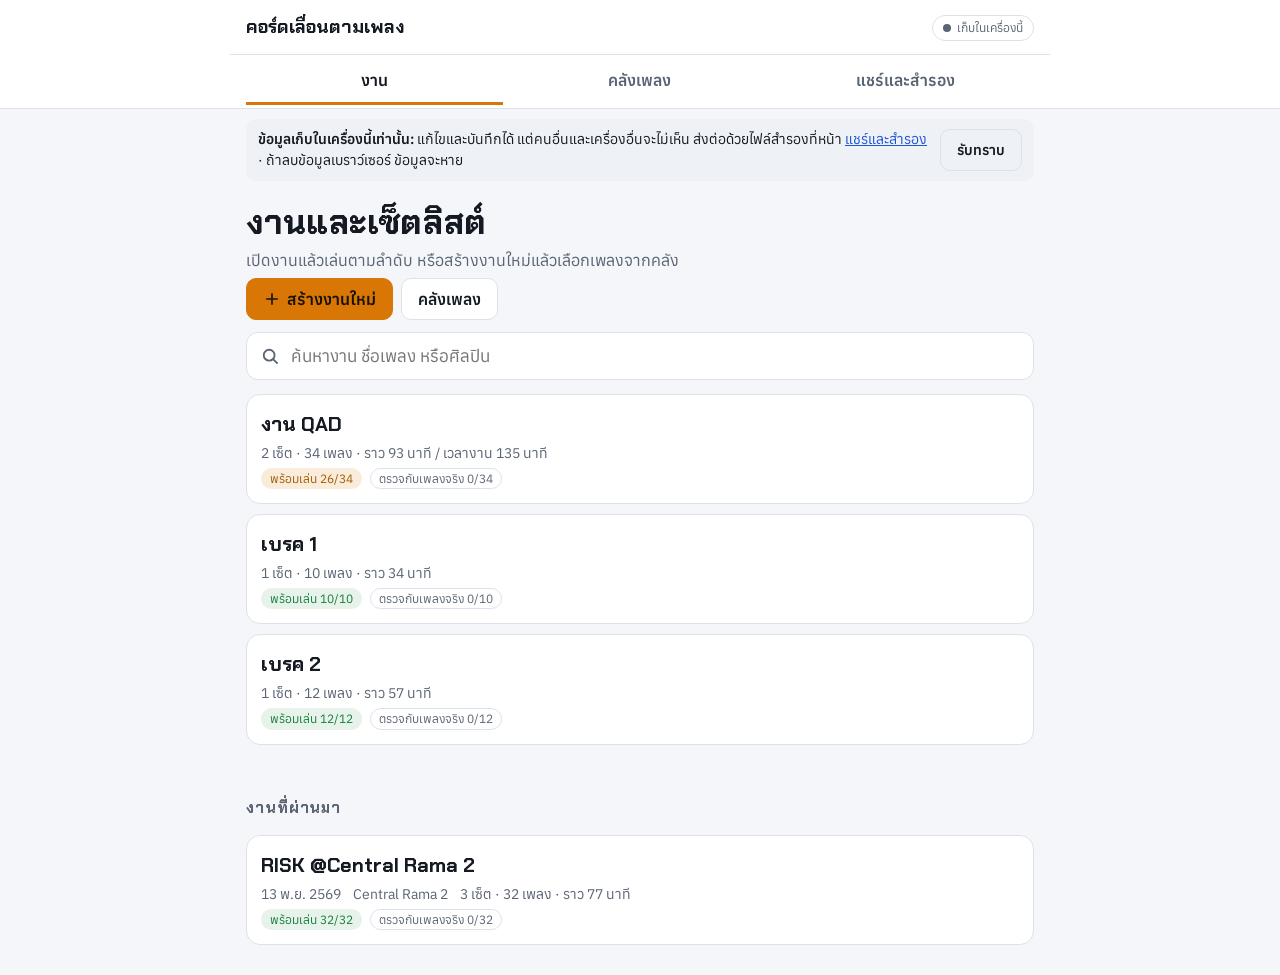
==== commit 20876bef: "Add the QAD gig (2 rounds, 34 songs); bigger stage text; ÷2 / ×2 tempo buttons - งาน QAD: รอบ 1 (9 s" ====
--- a/chord-scroller/index.html
+++ b/chord-scroller/index.html
@@ -255,7 +255,7 @@
 .song-head h1 { font-family: var(--f-display); font-weight: 700; font-size: calc(30px * var(--scale)); line-height: 1.15; margin: 0; }
 .song-head .meta { color: var(--muted); display: flex; flex-wrap: wrap; gap: 4px 14px; font-size: 15px; }
 .song-head .meta b { font-family: var(--f-chord); color: var(--chord); font-weight: 600; }
-.sheet { display: grid; gap: calc(26px * var(--scale)); padding-bottom: 75vh; font-size: calc(21px * var(--scale)); }
+.sheet { display: grid; gap: calc(28px * var(--scale)); padding-bottom: 75vh; font-size: calc(25px * var(--scale)); }
 .stanza { display: grid; gap: calc(4px * var(--scale)); }
 .sec { font-family: var(--f-display); font-weight: 600; font-size: .62em; letter-spacing: .08em; text-transform: uppercase; color: var(--muted); display: flex; align-items: center; gap: 10px; }
 .sec::after { content: ""; flex: 1; height: 1px; background: var(--rule); }
@@ -270,7 +270,7 @@
 .preview .line { cursor: default; }
 .lyr { display: flex; flex-wrap: wrap; align-items: flex-start; }
 .seg { display: inline-flex; flex-direction: column; max-width: 100%; }
-.ch { font-family: var(--f-chord); font-weight: 600; color: var(--chord); font-size: .86em; line-height: 1.25; padding-right: .55em; white-space: nowrap; min-height: 1.25em; }
+.ch { font-family: var(--f-chord); font-weight: 700; color: var(--chord); font-size: .92em; line-height: 1.25; padding-right: .55em; white-space: nowrap; min-height: 1.25em; }
 .ly { white-space: pre-wrap; line-height: 1.55; }
 .lyr.nochord .ch { display: none; }
 .lyr.onlychord .ly { display: none; }
@@ -317,6 +317,8 @@
 .tapwrap { display: grid; gap: 2px; }
 .tap { font-family: var(--f-display); font-weight: 600; font-size: 13px; padding: 0 8px; }
 .tap.hit { border-color: var(--now); color: var(--now); }
+.halfs { display: grid; grid-template-columns: 1fr 1fr; gap: 4px; }
+.halfs button { height: 30px; min-width: 0; padding: 0; border: 1px solid var(--rule); background: transparent; border-radius: 8px; cursor: pointer; font-family: var(--f-chord); font-weight: 600; font-size: 13px; color: inherit; }
 .countin { position: fixed; inset: 0; display: grid; place-items: center; pointer-events: none; z-index: 25; font-family: var(--f-display); font-weight: 700; font-size: 34vmin; color: var(--now); opacity: .9; }
 .next-card { display: flex; gap: 10px; align-items: center; justify-content: space-between; background: var(--now-bg); border-radius: 10px; padding: 8px 10px; }
 .next-card b { font-size: 17px; }
@@ -325,7 +327,7 @@
 /* stage mode: bigger type, quieter chrome */
 .stage .bar .hide-stage, .stage .song-head .meta .hide-stage { display: none; }
 .stage .bar .wrap { min-height: 44px; }
-.stage .sheet { font-size: calc(26px * var(--scale)); }
+.stage .sheet { font-size: calc(31px * var(--scale)); }
 .stage .line.past { opacity: .18; }
 
 @media (max-width: 420px) {
@@ -342,7 +344,7 @@
 <div id="app"></div>
 
 <script>
-const BUILTIN = {"songs":[{"id":"sq4665u99a6z","title":"กลัวลืม","artist":"นนท์ ธนนท์ x TMD","bpm":150,"source":"pdf","sourceCheck":"matched","musicCheck":"unchecked","blocks":[{"type":"instru","label":"Intro","bars":["D A/C#","Bm A","G F#m","Em A"],"note":""},{"type":"lines","lines":[[["D","วันคืนที่เคยมี กับเวลาของ"],["A/C#","เรา ไม่"],["Bm","เคยเลยจะรางเลือน แม้เป็นเรื่อง"],["A","เก่า"]],[["G","ครั้งแรกที่เจอ "],["F#m","ที่ที่พบเธอ "],["Em","ครั้งแรกที่ได้คุยกัน "],["A","ยังคงจำได้ทุกคำ"]],[["D","ของขวัญที่เธอทำ รูปเธอที่"],["A/C#","ฉันถ่าย เก็บ"],["Bm","มันไว้อย่างดียังไม่เคยจะทิ้ง"],["A","ไป"]],[["G","ทุกข้อความที่เคยส่ง "],["F#m","ยังคงเก็บไว้ "],["Em","ไม่คิดจะลบเลยสัก"],["A","ครั้ง"]]]},{"type":"lines","lines":[[["Em","ทุกเรื่องเก่า ๆ ยัง"],["F#m","ไม่เคย..ลบมัน"],["G","ไป ฉันไม่ต้อง"],["F#m","การ "],["Bm","ให้มันเลือน"],["Em","หาย"],["A",""]],[["","* เพราะฉัน"],["D","กลัวจะลืม ช่วงเวลา ที่เคย"],["F#7","รักกัน แม้จะ"],["Bm","เจ็บเท่าไร เมื่อเวลา ที่นึก"],["D7","ถึงมัน"]],[["G","ฉันเลือกจะจำ เพราะ"],["F#m","ทุกความ"],["Bm","ทรงจำ "],["Em","สวยงามเกินกว่าที่จะ"],["A","ลบมันไป"]]]},{"type":"instru","label":"Instru","bars":["D F#7","Bm A","G F#m","Em A"],"note":""},{"type":"lines","lines":[[["D","ทุกความทรงจำมากมายที่ผ่าน ใครๆก็บอกอย่าง"],["A/C#","งั้นอย่างงี้"]],[["Bm","แต่ในสมองของฉันไม่มี ไม่เคยมีความ"],["F#m","ทรงจำอันนั้น"]],[["G","พยายามจะนึกให้ตายเท่าไหร่ "],["F#m","ไม่อยากจะลืมมันไปง่ายๆ"]],[["Em","I’ll take my medicines หวังว่า"],["A","สักวันคงหาย"]],[["","กับ"],["D","เรื่องที่ไม่เคยอยากจะคิดก็ยังคงคิดวน"],["A/C#","ในใจ แต่"],["Bm","เรื่องที่อยากจะจำกลับจำไม่ได้ไม่รู้ต้อง"],["F#m","ทำไง"]],[["","ใคร"],["G","ๆก็บอกว่าฉันมันป่วย "],["F#m","จริงๆแล้วฉันเองที่มันห่วย"]],[["Em","ไม่ต้องไปโทษว่าดวงมันซวย ที่"],["A","เจ็บแทบเกือบตาย"]],[["Em","อยากเก็บทุกความทรงจำทุกสิ่งดีๆไม่อยากจะลืมหรือลบมันไป"]],[["","แต่"],["F#m","สักวันนึงสมองฉัน ที่มันอ่อนแอ ก็คงจะไม่ทำตามหัวใจ"]],[["","I "],["G","don’t know what to do to keep u "],["F#m","in my me"],["Bm","mories."]],[["","มันอยากจะ"],["Em","จำ แต่ทำไม่ไหว My chemicals "],["A","fxxx me up I need a doc ..."]]]},{"type":"note","text":"( * )"},{"type":"instru","label":"Instru","bars":["D F#7","Bm A"],"note":""},{"type":"lines","lines":[[["","เพราะทุก"],["G","วันเวลาที่เรา"],["F#m","รักกัน "],["Bm",""],["Em","สวยงามเกินกว่าที่จะ"],["A","ลบมันไป"]]]},{"type":"instru","label":"Outro","bars":["D A/C#","Em A","D"],"note":""}]},{"id":"sqgcdk472zpr","title":"ขอ","artist":"Lomosonic","bpm":170,"source":"pdf","sourceCheck":"matched","musicCheck":"unchecked","blocks":[{"type":"instru","label":"Intro","bars":["E","E","A","A"],"note":"( 2 Times )"},{"type":"lines","lines":[[["E","จากวันนั้น ฉันไม่รู้ว่า"],["A","นานเท่าไหร่ ที่เรา "],["E","ได้จากกัน เหตุผลใด ๆ ไม่"],["A","ใช่เรื่องใหญ่วันนี้"]],[["E","ได้มองตา ตาดวงเดิมคู่"],["A","นั้นอบอุ่นเหลือเกิน "],["E","เธอกับฉัน ความทรงจำมาก"],["A","มาย"]]]},{"type":"lines","lines":[[["","* ไม่อยากจะ"],["E","ขอ ให้เวลานี้เป็นของเรา ไม่อยากจะ"],["A","ถาม ว่าเราจะเหมือนเดิมได้ไหม"]],[["","แค่อยากให้"],["C#m","รู้ ที่ผ่านมานั้น ฉันคิดถึงเธอสุด"],["A","หัวใจ"],["(B)",""]],[["","(แค่อยาก"],["C#m","ให้รู้ ว่าในวัน"],["B","นี้ ฉันเหมือนได้เจอลม"],["A","หายใจ)"]]]},{"type":"lines","lines":[[["","** "],["C#m","กว่าที่จะ"],["G#m","รู้ ว่าตัวเธอ"],["A","นั้นสำคัญเท่า"],["E","ไร "],["C#m","และก็ได้"],["G#m","รู้ ในวันที่"],["A","ฉัน เสียเธอ"],["B","ไป"]]]},{"type":"instru","label":"Instru","bars":["E","E","A","A","C#m","C#m","A","A"],"note":""},{"type":"note","text":"( * )"},{"type":"instru","label":"Instru","bars":["E","E","A","A","C#m","B","A","A"],"note":""},{"type":"note","text":"( * , * , * )"},{"type":"instru","label":"Instru","bars":["E","E","A","A","C#m","B","A","A"],"note":"( 4 Times )"},{"type":"instru","label":"","bars":["E"],"note":""}]},{"id":"s32vyeprzcll","title":"Circle","artist":"Potato","bpm":143,"source":"pdf","sourceCheck":"matched","musicCheck":"unchecked","blocks":[{"type":"instru","label":"Intro","bars":["Csus2","Csus2","Em","Em"],"note":"( 2 Times )"},{"type":"lines","lines":[[["Csus2","เจ็บที่เขามาแปรเปลี่ยนไป จากเคยรักกันดีทุก"],["Em","วัน เวลา จบตรงน้ำตา ความเสียใจ"]],[["Csus2","โอดครวญขอให้เขากลับมา อยากจะย้อนเวลา แล้ว"],["Em","ได้อะไร ก็ยิ่งเสียใจ ทรมาน"]]]},{"type":"lines","lines":[[["","* "],["Am","วัน"],["Bm","นี้ขอให้"],["D","เธอฟังฉัน (พรุ่งนี้ยังมี จำไว้)"]]]},{"type":"lines","lines":[[["","** สุข ทุกข์ "],["G","มันก็วนอยู่อย่างนี้ สิ่งร้าย"],["Bm","ดีก็วนอยู่อย่างนั้น ก่อนนี้"],["C","รักกันมา เลิกกันไป มัน"],["Am","เป็น ธรรม"],["D","ดา"]],[["","อย่าฝัง"],["G","ใจในวันที่ผ่านพ้น ชีวิต"],["Bm","คน มี"],["Em","พบมีจากลา "],["C","เรื่องดีๆ "],["Bm","รักดีๆ "],["Am","เดี๋ยวก็มี"],["D","สักวันที่วนเข้ามา"]]]},{"type":"instru","label":"Instru","bars":["Csus2","Csus2","Em","Em"],"note":""},{"type":"lines","lines":[[["Csus2","หากมองฟ้ายังเจอหมู่ดาว หากตอนเช้ายังมองเห็น"],["Em","แสงตะวัน นั่นคือสัญญาณเตือนหัวใจ"]]]},{"type":"note","text":"( * , ** )"},{"type":"instru","label":"Instru","bars":["Csus2","Csus2","Em","Em"],"note":"( 2 Times )"},{"type":"instru","label":"","bars":["Am","Bm","C","C","Am","Bm","C","D"],"note":""},{"type":"note","text":"( ** )"},{"type":"instru","label":"Outro","bars":["Csus2","Csus2","Em","Em"],"note":"( 2 Times )"},{"type":"instru","label":"","bars":["Em"],"note":""}]},{"id":"sy2jqu11vkyw","title":"ช่างมัน","artist":"Somkiat","bpm":117,"source":"pdf","sourceCheck":"matched","musicCheck":"unchecked","blocks":[{"type":"instru","label":"Intro","bars":["A","B","E","E"],"note":""},{"type":"lines","lines":[[["","ทั้งๆที่"],["A","เรา อ่อน"],["B","แอเสียจนว่าง"],["E","เปล่า ทั้งๆที่"],["A","เรา อ่อน"],["B","แอเสียจนหยัด"],["E","ยืน แทบไม่"],["C#m","ไหว"]]]},{"type":"lines","lines":[[["","* "],["F#m","ถึงโกรธที่เป็นอย่างนี้อยู่"],["B","ได้ กี่ครั้งกับเรื่องบ้าๆ"],["G#m","เดิมๆ  อีกกี่ครั้งที่เจอกับคนที่"],["C#m","เบลอ"]],[["F#m","ถึงเกลียดแต่เราก็ยังต้อง"],["B","เจอ  และจะเป็นเช่นนี้"],["E","เสมอ"]]]},{"type":"lines","lines":[[["","** ถ้าหากว่ามาก"],["A","ไป  ให้ทิ้ง"],["F#m","ไป อย่าไป"],["C#m","สนถ้อยคำของคนที่ทำให้"],["B","เรานั้นต้องมาเจ็บ"]],[["","แล้ว"],["A","ไง ไม่สน"],["F#m","ใจ อย่าไป"],["C#m","เสียเวลาไม่ต้องมาทน  เพราะ"],["B","เราไม่ควรจะแบกรับ"],["A","ไว้....ช่าง"],["Am","ใคร"]]]},{"type":"instru","label":"Instru","bars":["A","B","E","E"],"note":""},{"type":"lines","lines":[[["","ทั้งๆที่"],["A","เรา ไม่"],["B","เคยคิดร้ายใคร"],["E","ก่อน ถึงแม้อย่าง"],["A","นั้น ก็"],["B","โดนเสียจนเกือบ"],["E","ยืน แทบไม่"],["C#m","ไหว"]]]},{"type":"note","text":"( * , ** )"},{"type":"instru","label":"Instru","bars":["C#m"],"note":"( 4 Times )"},{"type":"instru","label":"","bars":["G#m","A","C#m","B/D#","E","E","E","E"],"note":""},{"type":"note","text":"( ** )"},{"type":"instru","label":"Outro","bars":["C#m"],"note":""}]},{"id":"s8z91aufn3d6","title":"ยื้อ","artist":"Potato","bpm":167,"source":"pdf","sourceCheck":"matched","musicCheck":"unchecked","blocks":[{"type":"instru","label":"INTRO","bars":["Dm","Bb","C","Dm"],"note":"( 2 Times )"},{"type":"note","text":"ชีทเขียนอินโทรเป็น Dm Bb C Dm แต่ทั้งเพลงอยู่คีย์ Bm (ทางเดียวกันในคีย์ Bm คือ Bm G A Bm) เช็กกันก่อนเล่น"},{"type":"lines","lines":[[["Bm","แค่ฝันว่าเธอ"],["G","จากไป ก็"],["A","ร้ายแรงเกินกว่า"]],[["D","หัวใจ"],["A/C#","คนจะทนรับ"],["Bm","ไหว"]],[["","ฉันจะไม่ยอมปล่อย"],["G","มือเธอ"]],[["","แม้ว่าต้องเจอสิ่ง"],["A","ใดๆ"]],[["","ตราบ"],["F#m","ที่ฉันยังคงหาย"],["Em","ใจ"]]]},{"type":"lines","lines":[[["","ต่อให้"],["A","เป็นกฎเกณฑ์ของ"],["F#m","ฟ้า"]],[["","ต่อให้"],["Bm","นี่คือโชคชะ"],["Em","ตา"]],[["","จะขีดเขียนให้มันเปลี่ยน"],["F#m","ไป"]],[["","เพียงเธอกอดฉัน"],["G","ไว้ ก็ไม่ต้องกลัวสิ่ง"],["A","ใด"]]]},{"type":"lines","lines":[[["","* "],["G","จะยื้อทุก"],["A","ทาง กีดขวางเส้น"],["Bm","ทางนั้น"]],[["","ทางที่มันจะทำให้"],["D","เธอและฉันต้องห่าง"],["G","ไกล"]],[["","ชีวิต"],["A","ที่มี.. ไม่คิดเสีย"],["F#m","ใจ"]],[["","จะยัง"],["G","ไง.. ไม่"],["A","ยอม.. เสียเธอ.."]]]},{"type":"instru","label":"INSTRU","bars":["Bm","Bm"],"note":""},{"type":"lines","lines":[[["Bm","แค่ฝันว่าเธอ"],["G","จากไป ก็"],["A","ร้ายแรงเกินกว่า"]],[["D","หัวใจ"],["A/C#","คนจะทนรับ"],["Bm","ไหว"]],[["","ฉันไม่มีทางปล่อย"],["G","มือเธอ"]],[["","ให้ไปเจอสิ่ง"],["A","ร้ายๆ"]],[["","ตราบ"],["F#m","ที่ฉันยังคงหาย"],["Em","ใจ"]]]},{"type":"lines","lines":[[["","ต่อให้"],["A","เป็นกฎเกณฑ์ของ"],["F#m","ฟ้า"]],[["","ทุกสิ่ง"],["Bm","แม้มีวันเลิก"],["Em","รา"]],[["","แต่เขียนให้มันเปลี่ยน"],["F#m","ไป"]],[["","เพียงเธอกอดฉัน"],["G","ไว้ ก็ไม่ต้องกลัวสิ่ง"],["A","ใด"]]]},{"type":"lines","lines":[[["","* "],["G","จะยื้อทุก"],["A","ทาง กีดขวางเส้น"],["Bm","ทางนั้น"]],[["","ทางที่มันจะทำให้"],["D","เธอและฉันต้องห่าง"],["G","ไกล"]],[["","ชีวิต"],["A","ที่มี.. ไม่คิดเสีย"],["F#m","ใจ"]],[["","จะยัง"],["G","ไง.. ไม่"],["A","ยอม.. เสียเธอ.."]]]},{"type":"instru","label":"INSTRU","bars":["G","A","Bm","D A/C#"],"note":""},{"type":"lines","lines":[[["G","วอนให้ท้องทะ"],["A","เล วอนให้ลมและ"],["Bm","ดาว"]],[["","เป็นพ"],["D","ลังให้ฉันก้าวผ่าน"],["G","ไป"]],[["","สิ่งสุดท้าย"],["A","ที่มี เป็นดั่งลมหาย"],["F#m","ใจ"]],[["","ปล่อยให้"],["G","ฟ้า.. พา"],["A","ไป.. ไม่"],["Bm","ได้.."]],[["","ทุกสิ่งทุกอย่างมีเลิก"],["G","รา.."]],[["A","มันเป็นไปตามกาล"],["Bm","เวลา.."]],[["","มีพบมีพรากมีจาก"],["G","ไป"]],[["","คงต้องยอมทำ"],["A","ใจ คงต้องยอมเสีย"],["G","ใจ"]]]},{"type":"lines","lines":[[["","* จะยื้อทุกทาง กีดขวางเส้น"],["Bm","ทางนั้น"]],[["","ทางที่มันจะทำให้"],["D","เธอและฉันต้องห่าง"],["G","ไกล"]],[["","ชีวิต"],["A","ที่มี.. ไม่คิดเสีย"],["F#m","ใจ"]],[["","จะยัง"],["G","ไง.. ไม่"],["A","ยอม.. เสีย"],["G","เธอ.."]],[["","(จะยื้อทุก"],["A","ทาง ) อยากขวางชะ"],["Bm","ตานั้น"]],[["","ปล่อย"],["D","มันให้เป็นไป"]],[["G","ชีวิต"],["A","ที่มี.. ไม่คิดเสีย"],["F#m","ใจ"]],[["","จะยัง"],["G","ไง.. ไม่"],["A","ยอม.. เสีย"],["Bm","เธอ.."]]]},{"type":"instru","label":"INSTRU","bars":["Bm"],"note":""}]},{"id":"syrm4utwtd3v","title":"จี๊จ๊ะ","artist":"Silly Fools","bpm":128,"source":"pdf","sourceCheck":"matched","musicCheck":"unchecked","blocks":[{"type":"instru","label":"Intro","bars":["Bmsus2","Gsus2"],"note":"( 4 Times )"},{"type":"instru","label":"","bars":["D","Bm","A","G"],"note":"( 2 Times ) Bm"},{"type":"lines","lines":[[["Bmsus2","อย่าโกรธกัน"],["Gsus2","เลย "],["Bmsus2","ยกโทษให้"],["Gsus2","ฉันถ้าทำผิดไป "],["Bmsus2","อย่าโทษฉัน"],["Gsus2","เลย "],["Bmsus2","ฉันเพียงต้อง"],["Gsus2","การให้เธอเข้าใจ"]]]},{"type":"lines","lines":[[["D","* ช่วยบอกได้"],["Dmaj7","ไหมต้องการสิ่ง"],["Bm","ใด ช่วยบอกได้"],["G","ไหมฉันให้ทุกอย่าง"]],[["D","ช่วยบอกได้"],["Dmaj7","ไหม ช่วยบอกได้"],["Bm","ไหม ช่วยบอกได้"],["G","ไหม"]]]},{"type":"lines","lines":[[["","** แต่อย่ามา"],["D","จี๊จ๊ะให้มันมาก"],["Bm","ไป มันจะเป็นบ้า เรื่อง"],["A","เล็กจะกลายเป็นเรื่อง"],["G","ใหญ่"]],[["","หากเปลี่ยนเป็น"],["D","จ๊ะจ๋าจะดีกว่า"],["Bm","ไหม ฉันว่าเข้าท่า แต่ถ้า"],["A","จี๊จ๊ะฉันก็ต้อง"],["G","ไป"]]]},{"type":"note","text":"( ** )"},{"type":"lines","lines":[[["Bmsus2","ก็บอกมา"],["Gsus2","เลย "],["Bmsus2","เป็นเพียงคำ"],["Gsus2","ถามเพื่อความเข้าใจ "],["Bmsus2","อย่าโทษฉัน"],["Gsus2","เลย "],["Bmsus2","ฉันเพียงต้อง"],["Gsus2","การให้เธอเข้าใจ"]]]},{"type":"note","text":"( * , ** , ** )"},{"type":"instru","label":"Instru","bars":["Bm"],"note":""},{"type":"instru","label":"","bars":["D","Bm","A","G"],"note":""},{"type":"lines","lines":[[["","แต่อย่ามา"],["D","จี๊จ๊ะ"],["Bm","ให้มันมากไป "],["A","มันจะ"],["G","เป็นบ้า เรื่อง"],["D","เล็กจะ"],["Bm","กลายเป็นเรื่อง"],["A","ใหญ่"],["G",""]],[["","หากเปลี่ยนเป็น"],["D","จ๊ะจ๋า"],["Bm","จะดีกว่าจะ"],["A","หอมฉันก็"],["G","เข้ามา แต่ถ้า"],["D","จี๊จ๊ะ"],["Bm","ฉันก็ต้องไป"],["A",""]]]},{"type":"note","text":"( ** , ** , ** , ** )"},{"type":"instru","label":"Outro","bars":["G"],"note":""}]},{"id":"s6cl56lqr6im","title":"เจ็บจุงเบย","artist":"คาวบอย","bpm":157,"source":"pdf","sourceCheck":"matched","musicCheck":"unchecked","blocks":[{"type":"instru","label":"Intro","bars":["Dm","F","Bb","Gm"],"note":"( 2 Times )"},{"type":"lines","lines":[[["Dm","ตื่นขึ้น"],["F","มา "],["Bb","แคะขี้ตาล้าง"],["Gm","หน้าแปรงฟัน "],["Dm","เธอก็ลอยเข้า"],["F","มา "],["Bb","ไม่พูดจากทำ"],["Gm","หน้ามึนๆ"]],[["Dm","พบเธอ"],["F","เมื่อวาน "],["Bb","ซื้อผัดไทยใกล้"],["Gm","วินมอไซ "],["Dm","เธอมา"],["F","กับใคร "],["Bb","ต้องผิดหวังอีก"],["C","แล้วหรือเรา"]]]},{"type":"lines","lines":[[["","* "],["F","เจอแบบ"],["C","นี้มันเจ็บจุง"],["Dm","เบย แอบ"],["Bb","รักข้างเดียวเหมือน"],["F","เคย ก็"],["C","เลยต้อง"],["Dm","เจ็บซ้ำ"],["Bb","ๆ"]],[["F","ไม่อยากผิด"],["C","ศีลเลยต้องผิด"],["Dm","หวัง ยอม"],["Bb","รับความจริง"],["F","ทั้งๆ ที่"],["C","เจ็บจุง"],["Dm","เบย"],["(Bb)",""],["(C)",""]]]},{"type":"lines","lines":[[["Dm","(ฮี่ย มันเจ็บจุงเบย ฮี่ย มันเจ็บจุงเบย ฮี่ย มันเจ็บจุงเบย)"]],[["Dm","บนไปทุกศาล ทำยังไงให้เขาเลิกกัน แต่คงไม่มีวัน ไม่มีวันเธอหันมาแล"]],[["","ก็"],["Dm","หน้าตา "],["F","ฉันห่วย "],["Bb","แถมไม่รวยดวง"],["Gm","ซวยทั้งปี "],["Dm","ศัลยกรรม "],["F","ไหนดี "],["Bb","ที่ยันฮีหรือ"],["C","ว่าเกาหลี"]]]},{"type":"note","text":"( * )"},{"type":"instru","label":"Instru","bars":["Dm"],"note":"( 24 Times )"},{"type":"note","text":"( * , * )"},{"type":"lines","lines":[[["Dm","ฮี่ย มันเจ็บจุงเบย ฮี่ย ฮี่ย ฮี่ย ฮี่ย  มันเจ็บจุงเบย ฮี่ย มันเจ็บจุงเบย ฮี่ย ฮี่ย ฮี่ย ฮี่ย  มันเจ็บจุงเบย"]],[["","ฮี่ย มันเจ็บจุงเบย (มันเจ็บจุงเบย) ฮี่ย มันเจ็บจุงเบย (มันเจ็บจุงเบย)"]]]}]},{"id":"sfxw6mllluvb","title":"โคโยตี้","artist":"TaitosmitH","bpm":150,"source":"pdf","sourceCheck":"matched","musicCheck":"unchecked","blocks":[{"type":"instru","label":"Intro","bars":["Dm","Dm","Dm","Dm","Dm","Dm","Dm","Bb"],"note":""},{"type":"instru","label":"","bars":["Dm"],"note":"( 8 Times )"},{"type":"lines","lines":[[["Dm","ดูได้เพียงแค่ตาแต่มืออย่า"],["Bb","ต้อง ป้องปิดความอยาก"]],[["C","อยากสัมผัสจับจองทดลองครอบ"],["Dm","ครองรถยนต์คันโต"]],[["Dm","เช็กเครื่องยนต์ ช่วงบน ช่วงกลาง ช่วง"],["Bb","ล่างวาง 2 เจโบ"]],[["C","มอเตอร์โชว์ นางโชว์ ลูกทุ่งบ้าน"],["Dm","นา"]]]},{"type":"lines","lines":[[["Dm","เชิญรับชม รับดม รับดู รับ"],["Bb","ฟัง เสียงลำโพงใหญ่ "],["C","หากถูกใจ ช่วยกันกดแชร์กด"],["Dm","ไลก์ หัวใจรัว ๆ"]],[["Dm","หากคุณพี่คนดีไม่แคร์ไม่"],["Bb","สนคนในครอบครัว "],["C","เหน็บแบงค์พันรัว ๆ ที่ตัวน้อง"],["Dm","นาง"]]]},{"type":"lines","lines":[[["Bb","* ปลุกความเป็นชาย "],["C","ข้างในตัวคุณ แล้ว"],["F","เดินเข้ามาพิ"],["Dm","สูจน์"]],[["Bb","จิตสำนึกบอกให้"],["C","บันทึกวี"],["Dm","ดิโอ โอ๊ยยยยย..."]]]},{"type":"lines","lines":[[["","**  มาเร่เข้ามา มาดู "],["Dm","โคโยตี้บนรถปิคอัพ "],["Bb","ไงคุณพี่เซ็กซี่ไหมครับ"]],[["C","อยู่ข้างบนรถยนต์ ดีดดิ้นกลางผู้คนมาก"],["Dm","มาย"]],[["Dm","โคโยตี้บนรถปิคอัพ "],["Bb","ไงคุณพี่เครื่องดีไหมครับ "],["C","สนองกามตัณหา อาหารตาของพวกผู้"],["Dm","ชาย"]]]},{"type":"instru","label":"Instru","bars":["Dm","Dm","Bb","Bb"],"note":"( 2 Times )"},{"type":"lines","lines":[[["Dm","ให้ดูแค่ตา แต่คุณแตะต้อง หยุดแล้วจ้องมองน่อง ฉันให้ก้มมองก้น"]],[["","เหน็บเงินตรงร่องลองลูบ ลามลงไปที่ต้องห้าม มอมแล้วยังตะล่อมบอก จบที่ห้องเปล่า"]],[["","น้องอย่ามาปฏิเสธ นี่เรทพิเศษ ถ้าดูจากเกรด คงเจนสนาม เล่นตัวจังวะ"]],[["","เป็นโคโยตี้ไม่ได้ขายตัวนะพี่ ที่กูต้องแต่งตัวโป๊เพราะอาชีพกูนะพี่"]],[["","คุณด่าแรด ง่าย โง่ โชว์ความเป็นหญิงรอบโลก ดูใส่โคตรสั้น กูต้องห้ามโกรธ ต้องโยกลั่น แค่ชอบเต้น"]],[["","โปรดอย่าโง่งั่ง ทำมาหากินด้วยอาชีพสุจริต อย่ามาดูถูกในสิ่งที่กูเชื่อมั่น"]],[["","สวัสดีครับวันนี้เจอะเจอกันอีกเช่นเคยกับ DJ.EURO ด้วยนะครับ วันนี้ NO 1 เมืองไทยก็มาด้วย"]],[["","ตัวขาวอย่างกับสำลี แต่เปิดมาทีสี ด้ำ ดำ น้องอำนวย"]],[["","ที่"],["Dm","เดินเข้ามาเมื่อกี้ พี่เห็นหนูยิ้มละจะจิ้มหนูเฉย รู้ตัวว่าหนูหน้าตาดี"]],[["","แต่ถ้าจะมา...ก็บ่ได้นะเอ้อ จะเอานวยไปนัว จะเอานวยไปนั่ง จะเอานวยไปบั้ง เข้าหน้าตามเคย"]],[["","ไม่เอาแบงค์ยี่ ไม่เอาแบงค์ห้า ไม่เอาแบงค์ฟ้า เอาแบงค์พันมาเลยยย"]]]},{"type":"instru","label":"Instru","bars":["Dm"],"note":"( 8 Times )"},{"type":"note","text":"( * , ** , ** )"},{"type":"instru","label":"Outro","bars":["Dm"],"note":"( 4 Times )"}]},{"id":"sd7mgb3xj3mg","title":"จั๊กกิ้มกับตั๊กโต","artist":"วงตั๊กโต อาร์ สยาม","bpm":160,"source":"pdf","sourceCheck":"matched","musicCheck":"unchecked","blocks":[{"type":"instru","label":"Intro","bars":["A","A E","Bm","Bm A"],"note":""},{"type":"instru","label":"","bars":["A","A","A","A","Bm","Bm","Bm","A"],"note":""},{"type":"lines","lines":[[["","วัน"],["A","นี้จะไปแอ่วเหนือกันนะ จะไปไหว้พระจะขึ้นไปบน"],["Bm","ดอย"]],[["","เพื่อนๆต่างก็เฝ้ารอคอย อยากจะไปเที่ยวดอยสักสองสาม"],["A","วัน"]],[["","พอ"],["A","ดีว่ามีเพื่อนอยู่เชียงใหม่ ก็เลยขอไปพักอยู่บ้าน"],["Bm","มัน"]],[["","พอไปถึงมันก็ยิ้มให้กัน แล้วบอกให้รีบตามมันขึ้นบ้านไป"],["A","ก่อน"]]]},{"type":"lines","lines":[[["","* จู่ๆ"],["D","มันก็หันมายิ้ม แล้วบอกว่ามีจั๊ก"],["E","กิ้มกับตั๊กโตอยู่ในห้อง"],["A","นอน"]],[["","ไอ้"],["F#m","เราก็ไม่รู้มา"],["Bm","ก่อน ว่าที่อยู่ในห้องนอนนะมันคืออะ"],["E","ไร"]],[["","เพื่อนมัน"],["D","ก็บอกเอาไว้อย่างนี้ แล้วก็เดิน"],["E","หนีออกจากห้อง"],["A","ไป"]],[["","เพื่อน"],["F#m","มันออกไปไม่ทัน"],["Bm","ไร ไม่รู้ว่าเสียงอะ"],["E","ไร อ่ะ ตุ๊กตุ๊ก ตุ๊ก"],["A","แก"]]]},{"type":"lines","lines":[[["","** จั๊กกิ้มก็คือจิ้ง"],["A","จกส่วนตั๊กโตก็คือตุ๊กแก โตมาจนจะ"],["D","แก่เพิ่งรู้ตุ๊ก"],["E","แกก็คือตั๊ก"],["A","โต"]],[["","จั๊กกิ้มก็คือจิ้ง"],["A","จกส่วนตั๊กโตก็คือตุ๊กแก โตมาจนจะ"],["D","แก่เพิ่งรู้ตุ๊ก"],["E","แกก็คือตั๊ก"],["A","โต"]]]},{"type":"instru","label":"Instru","bars":["A","A","A","A","Bm","Bm","Bm","A"],"note":""},{"type":"note","text":"( * , ** )"},{"type":"instru","label":"Instru","bars":["A","A","A","A"],"note":""},{"type":"lines","lines":[[["","กลัวก็"],["D","กลัวแต่ไม่รู้ทำไง "],["E","ก็เลยหลับไปจนถึงเช้า"],["F#m","เลย เกิดมาก็ไม่เคย "],["Bm","จิ้งจกตุ๊กแกเต็มเลยน่ากลัวแต่ก็"],["E","ขำ"]],[["","ได้ไปขึ้นดอยได้ไปไหว้"],["D","พระ ได้รู้คำเมือง"],["E","ด้วยนะ รู้มาตั้งสอง"],["F#m","คำ นึกๆไปแล้วมันก็"],["Bm","ขำ ไอ้ที่ว่าสองคำคือจั๊ก"],["E","กิ้มกับตั๊ก"],["A","โต"]]]},{"type":"lines","lines":[[["","จั๊กกิ้มก็คือจิ้ง"],["A","จกส่วนตั๊กโตก็คือตุ๊กแก โตมาจนจะ"],["D","แก่เพิ่งรู้ตุ๊ก"],["E","แกก็คือตั๊ก"],["A","โต"]],[["","ตั๊กโตก็คือจิ้ง"],["A","จก เฮ้ย! ตั๊กโตก็คือตุ๊กแก เฮ้ย! ถูกแล้ว! "],["D","เพิ่งรู้ตุ๊กแก"],["E","ก็คือตั๊ก"],["A","โต"]]]},{"type":"note","text":"( ** )"},{"type":"instru","label":"Outro","bars":["A","A","A","A","Bm","Bm","Bm","A"],"note":""}]},{"id":"sovtwnhlh8cm","title":"รสชาติชีวิต","artist":"Little John","bpm":135,"source":"pdf","sourceCheck":"matched","musicCheck":"unchecked","blocks":[{"type":"instru","label":"Intro","bars":["Bm","D","G","Em"],"note":"( 2 Times )"},{"type":"instru","label":"","bars":["Bm"],"note":""},{"type":"lines","lines":[[["Bm","โลกคือโรงละคร ที่เรา"],["A","ต้องแสดง ต่างลีลากัน"],["G","ไป อยู่บนโลกที่กว้าง"],["A","ใหญ่"]],[["Bm","บทคนจน คนรวย บทคน"],["A","สวยดูแพง  แกล้งแสดงกัน"],["G","ไป แต่สุดท้ายก็ต้อง"],["A","จบ"]]]},{"type":"lines","lines":[[["","ไม่มี"],["Bm","ใครรู้หรอก เราไม่มีทาง"],["D","รู้หรอก ว่าไอ้อนา"],["G","คตนั้นมันหน้าตาเป็น"],["A","อย่างไร"]],[["","พรุ่งนี้จะ"],["Bm","มืดดับ จากที่มีชี"],["D","วิตอยู่ เราไม่มีทาง"],["G","รู้ ว่าลมหายใจจะหมด"],["A","ไป เมื่อ"],["Bm","ไหร่"]]]},{"type":"lines","lines":[[["Bm","เราเกิดมาเป็นคน จะสับ"],["D","สนอะไร  บางคนยังมี"],["G","ไฟแต่ไม่กล้าที่จะ"],["A","ทำ"]],[["Bm","แดดที่มันรุนแรง จะไป"],["D","สู้อะไร   กับดวงไฟใน"],["G","ใจที่เดือดดาลไม่มี"],["A","ดับ"]]]},{"type":"lines","lines":[[["","ไม่มี"],["Bm","ใครรู้หรอก เราไม่มีทาง"],["D","รู้หรอก ว่าไอ้อนา"],["G","คตนั้นมันหน้าตาเป็น"],["A","ยังไง"]],[["","หัวใจต้อง"],["Bm","แข็งแกร่ง สุดท้ายคนที่"],["D","ยิ่งใหญ่ กว่าที่จะช"],["G","นะเขาต้องพ่ายแพ้มาเท่า"],["A","ไหร่ เท่า"],["Bm","ไหร่"],["A",""]]]},{"type":"lines","lines":[[["Bm","* เปิดหู"],["D","เปิดตา ต้องไขว่"],["G","คว้า อยากได้"],["A","อะไร"]],[["Bm","อย่างน้อยเปิด"],["D","ใจแต่ไม่คุ้ม "],["G","ก็ยังได้ลิ้ม"],["A","ลอง"]],[["","รสชาติ"],["Bm","ชีวิต แปลกใหม่ ถึงมันจะ"],["D","เพี้ยนแตกต่าง ลิขิตเส้น"],["G","ทางของให้เราได้เลือก"],["A","เอง"]],[["","รสชาติความ"],["Bm","รักสุดห่วย พบเจอแต่"],["D","พวกจิตป่วย แค่"],["G","ทำตามใจ อย่าไป"],["A","ทำตามใครให้ปวดหัว"]],[["Bm","เรื่องราวชีวิตสุดเด็ด "],["D","ให้เธอได้เขียนให้"],["G","เสร็จ ผู้ชนะ "],["A","ผู้ชนะ"]],[["Bm","แม้มันจะต้องเจ็บปวด "],["D","ก็ยังมีเรื่องไป"],["G","อวด ผู้ชนะ "],["A","ผู้ชนะใจตัวเอง"]]]},{"type":"instru","label":"Instru","bars":["Bm","D","G","A"],"note":"( 4 Times )"},{"type":"instru","label":"","bars":["Bm","Bm","G","A"],"note":"( 4 Times )"},{"type":"lines","lines":[[["","อ่า อ้า อาาาาา"]]]},{"type":"note","text":"( * )"},{"type":"lines","lines":[[["Bm",""],["D",""],["G",""],["A","ผู้ชนะใจตัว"],["Bm","เอง"],["D",""],["G",""],["A",""]],[["","ล้าลา"],["Bm","ล่าหล่าลา  ล้าลาล่า"],["D","หล่าลา ล้าลา"],["G","ล่าหล่าลา  ล้าลาล่า"],["A","หล่าลา"]],[["","ล้าลา"],["Bm","ล่าหล่าลา  ล้าลาล่า"],["D","หล่าลา ล้าลา"],["G","ล่าหล่าลา  ล้าลาล่า"],["A","หล่าลา"]],[["","ไม่มีใครรู้"],["Bm","หรอก เราไม่มีทางรู้"],["D","หรอกว่าไอ้อนา"],["G","คตนั้นมันหน้าตาเป็น"],["A","อย่างไร"]],[["","ไม่มี"],["Bm","ใครรู้หรอก เราไม่มีทางรู้"],["D","หรอก"],["G",""],["A",""],["Bm",""]]]}]},{"id":"s3jrciw8usw6","title":"ยาพิษ","artist":"Bodyslam","bpm":175,"source":"pdf","sourceCheck":"unchecked","musicCheck":"unchecked","blocks":[{"type":"instru","label":"Intro","bars":["Em","Am Bm"],"note":"( 2 Times )"},{"type":"lines","lines":[[["Em7","คำง่าย ๆ แต่ความหมายสุดลึก"],["Am7","ล้ำ  คำ"],["Bm7","ง่าย ๆ ที่เธอใช้ประ"],["Em7","จำ ซ้ำไป ซ้ำ"],["Am7","มา"],["Bm7",""]],[["Em7","คิดจะพูดเธอก็พูดอย่างไม่"],["Am7","คิด รู้ไหม"],["Bm7","ว่าหนึ่งชีวิตของ"],["Em7","ใคร ต้องเกิดปัญ"],["Am7","หา"],["Bm7",""]]]},{"type":"lines","lines":[[["Em","* เจ็บช้ำปาง"],["Am","ตาย"],["Bm",""],["Em","ชีวิตวุ่น"],["Am","วาย  "],["Bm","คิดกันไปว่าดี"]],[["Em","หลุ่มหลงเชื่อ"],["Am","ใจ"],["Bm",""],["Em","กับถ้อยคำร้าย"],["Am","ๆ"],["Bm",""]]]},{"type":"lines","lines":[[["","** เอะอะก็ว่า"],["Em","รัก เอะอะก็คิดถึง  แต่เธอไม่เคย"],["Am","ซึ้งไม่เคยเข้า"],["Bm","ใจ"]],[["","ไม่เคยจะ"],["Em","ไม่รู้ ไม่เคยจะไม่เห็น ไม่ห่วงเลยว่า"],["Am","ใครจะเป็น จะ"],["Bm","ตาย"]],[["","คำพูดที่ไม่เคย"],["Em","คิด ความจริงก็คือยาพิษ ทำลายชี"],["Am","วิตของคนงม"],["Bm","งาย"]],[["","( เธอจะ"],["Em","รู้บ้างหรือเปล่า คิดหรือ"],["Am","เปล่า ว่ามี"],["Bm","ใครเขาทุกข์ทน "],["Em","พิษของคำคนร้าย"],["Am","แรงแค่"],["Bm","ไหน )"]]]},{"type":"lines","lines":[[["Em7","คำง่าย ๆ ที่เธอใช้บอกกับ"],["Am7","ฉัน รู้ไว้"],["Bm7","ด้วยว่าความหมายของ"],["Em7","มัน สำ"],["Am7","คัญ แค่"],["Bm7","ไหน"]]]},{"type":"note","text":"( * , ** )"},{"type":"instru","label":"Instru","bars":["Em","Am Bm"],"note":"( 4 Times )"},{"type":"lines","lines":[[["Em","ล้านคำลวงหลอกหลอนหัวใจ วาดวิมานบนฟ้า แสนไกล ล้วนเติมเต็มจากคำของใคร แล้วความจริงอยู่ตรงที่ใด"]],[["Em","เชื่อคำลวงสุด"],["Am","ท้ายเสีย"],["Bm","ใจ    "],["Em","โลกความจริงเรียน"],["Am","รู้หมุน"],["Bm","ไป"]],[["Em","ทบและทวนไตร่"],["Am","ตรองข้าง"],["Bm","ใน    "],["Em","ให้เวลาตัด"],["Am","สิน หัวใจ"]]]},{"type":"note","text":"( ** )"},{"type":"lines","lines":[[["","เธอจะ"],["Em","รู้บ้างหรือ"],["Am","เปล่า คำที่"],["Bm","เธอนั้นพร่ำบอก "],["Em","รักที่ร่วงหล่น "],["Am","ทำให้"],["Bm","ใครเขาทุกข์ทน "],["Em","พิษของคำคน"]]]}]},{"id":"sp7eyth7jawq","title":"คิดฮอด","artist":"Bodyslam","bpm":108,"source":"pdf","sourceCheck":"unchecked","musicCheck":"unchecked","blocks":[{"type":"instru","label":"Intro","bars":["Cm7"],"note":"( 4 Times )"},{"type":"lines","lines":[[["Cm7","คล้ายจันทรา ที่อับแสงล้านดวงดาวมืดมน "],["Abmaj7","คล้ายดังคนเริ่มหมด"],["Gm","ไฟ"]],[["","วันที่อา"],["Cm7","ทิตย์ร้อนแรงลาจากฟ้า และไม่เคยหวนกลับ "],["Abmaj7","ใครคนนี้เหมือนไม่อยาก "],["Gm","หายใจ"]]]},{"type":"instru","label":"Instru","bars":["Cm7","Cm7","Abmaj7","Gm"],"note":""},{"type":"lines","lines":[[["Cm7","โลกใบเดิมที่สดใสไม่เคยเป็นเหมือนเก่า "],["Abmaj7","ฤดูกาลพลันเปลี่ยน"],["Gm","แปร"]],[["","ไม่มีอีก"],["Cm7","ฝนฟ้าคราม งามดอกสวย ไม้งามแห้งเหี่ยว "],["Abmaj7","ขาดความรักไร้กำ"],["Gm","ลัง หัวใจ"]],[["Cm7","เป็นจั๋งได๋แล้วน้อความฮัก เป็นจั๋งได๋แล้วน้อความ"],["Abmaj7","ฮัก ที่เคยหอม เคย"],["Gm","กอด คิดฮอดแล้วหนาวหัวใจ"]],[["Cm7","สัญญาไว้ สิมาหมั่นมาหมาย ไหลผ่านปานขี่ฝ่าลืมฟ้าแล้วบ่"],["Abmaj7","น้อ บอกให้คอยยังจำได้บ่ "],["Gm","คำสัญญายังจำได้บ่"]],[["Cm7","เหงาส่ำได๋บ่ท้อ เก็บใจถ่าบ่ถอย คิดฮอดเด้อ ความฮัก"],["Abmaj7","แท้ปานนี้อยู่ใส"]]]},{"type":"lines","lines":[[["","และ"],["Gm","ยังคิด"],["Bb","ถึงเธอ "],["Cm7","นะ ชีวิตที่มี"],["Ab","เธอ วันคืนเหล่า"],["Gm","นั้นช่าง"],["Bb","มีความ "],["Cm7","หมาย"]],[["","วอนท้องทะเลขอบ"],["Ab","ฟ้าแสนไกล บอก"],["Gm","เธอได้"],["Bb","ไหม ยัง"],["Cm7","คอย"]]]},{"type":"lines","lines":[[["Cm7","คล้ายเธอลืมไปหมดแล้ว คำสัญญาวันเก่า "],["Abmaj7","ว่าไม่นานคงกลับ"],["Gm","มา"]],[["","ต่อให้อีก"],["Cm7","หมื่นฟ้าไกลกางกั้นไว้ รักยังเหมือนเก่า "],["Abmaj7","ความคิดถึงไม่เคย"],["Gm","จาง หายไป"]],[["Cm7","เป็นจั๋งได๋แล้วน้อความฮัก เป็นจั๋งได๋แล้วน้อความฮัก "],["Abmaj7","ที่เคยฝัง เคย"],["Gm","ฝาก ฮอยจูบไว้ในหัวใจ"]],[["Cm7","ยามเฮาไกลยังจำได้บ่ เห็นดาวยังพ่อหน้ากันอยู่บ่ห่าง "],["Abmaj7","ฟ้าข้างบนเปลี่ยนสีทุกวัน "],["Gm","สัญญามั่นคงจำขึ้นใจ"]],[["Cm7","เก็บคำว่าฮักไว้ ถ่าคนไกลบ่น้อ คิดฮอดเด้อ ความฮัก"],["Abmaj7","แท้ ปานนี้เป็นจั๋งได๋"]]]},{"type":"lines","lines":[[["","* และ"],["(Gm)","ยังคิดถึงเธอ "],["Cm7","นะ วันนี้ไม่มี"],["Ab","เธอ เหตุใดโลก"],["Gm","นี้ช่าง"],["Bb","ดูโหด "],["Cm7","ร้าย"]],[["","สุดท้องทะเลขอบ"],["Ab","ฟ้าแสนไกล กลับ"],["Gm","มาได้"],["Bb","ไหมยังคอย"]]]},{"type":"instru","label":"Instru","bars":["Cm7","Cm7","Ab","Gm Bb"],"note":"( 2 Times )"},{"type":"lines","lines":[[["Ab","พรุ่งนี้ต้องเดินต่อ"],["Bb","ไปแม้เพียงลำพัง "],["Ab","ชีวิตจะเป็นอย่าง"],["Bb","ไรขอเพียงความหวัง"]],[["Ab","โลกยังรอให้"],["Gm","เธอช่วยเป็นพลัง "],["Ab","แต่งเติมฝัน ให้ชี"],["Gm","วิต งดงามด้วย"],["Bb","ความรัก"],["Ab",""],["Bb",""]]]},{"type":"instru","label":"Instru","bars":["Cm7"],"note":"( 16 Times )"},{"type":"note","text":"( * )"},{"type":"lines","lines":[[["Cm7",""],["Ab","กลับ "],["Gm","มาได้"],["Bb","ไหมยัง"],["Cm7","คอย  "],["Ab","และ "],["Gm","ยังคิด"],["Bb","ถึงเพียง"],["Cm7","เธอ"]]]}]},{"id":"sntt5em6c0vj","title":"จันทร์เจ้า","artist":"Slot Machine","bpm":111,"source":"pdf","sourceCheck":"unchecked","musicCheck":"unchecked","blocks":[{"type":"instru","label":"Intro","bars":["E","F#m","G#m","A","C#m","B","A","A"],"note":""},{"type":"instru","label":"","bars":["E","A","D","A"],"note":"( 2 Times )"},{"type":"lines","lines":[[["","วันที่"],["E","เรานั้นเคยเอ่ยคำ"],["F#m","ร่ำลา เป็นคำสัญ"],["G#m","ญาย้ำเตือนความทรง"],["A","จำ"]],[["","ว่าความเป็นจริง"],["E","แม้ทุกสิ่งเวียน"],["F#m","หมุนไป ข้างในหัว"],["G#m","ใจเหลือเพียงรักนิ"],["A","รันดร์"]],[["E","ก็เพราะเวลาไม่อาจจะ"],["B","คืนย้อนมา แค่ปล่อยให้"],["D","ลมพัดพาไปฉากสุดท้าย"]]]},{"type":"lines","lines":[[["","* ในวัน"],["E","ไหนที่ใจของเธออ่อนแรงล้า จันทร์เจ้า"],["Emaj7/D#","ขาฉันวอนข้อความฝากบอกเธอ"]],[["","ก่อนหลับ"],["C#m","ฝันให้มองพระจันทร์ ดูดดื่ม"],["B","ความสัมพันธ์ ที่ส่องกระ"],["A","ทบเธอ"]],[["C#m","I "],["B","say good"],["A","bye"]]]},{"type":"instru","label":"Instru","bars":["E","A","D","A"],"note":"( 2 Times )"},{"type":"lines","lines":[[["","อาจมีบาง"],["E","คราวแสงมาบดบัง"],["F#m","สายตา ทำคำสัญ"],["G#m","ญาเหลือเพียงความมืด"],["A","ดำ"]],[["","แต่ในรา"],["E","ตรีนี้จะกลับมา"],["F#m","เหมือนเดิม แววตาของ"],["G#m","เธอเติมให้รัก"],["A","งดงาม"]],[["E","ร้องบรรเลง "],["B","เสียงเพลงเทาๆ "],["D","ท่ามกลางหมู่ดาวร้อยเรื่องราวนับพัน"]],[["E","วันเดือนปีจะคอยมองดู "],["Emaj7","จันทร์กระจ่างจะคอยเคียง"],["C#m","คู่ ส่องลง"],["B","มาเพื่อคอยเฝ้า"],["A","ดู ให้รักกลายเป็นศรัทธา"]]]},{"type":"note","text":"( * )"},{"type":"instru","label":"Instru","bars":["C#m","B","A","A"],"note":"( 2 Times )"},{"type":"instru","label":"","bars":["E","A","D","A"],"note":"( 2 Times )"},{"type":"lines","lines":[[["C#m","I "],["B","say good"],["A","bye "],["C#m","I "],["B","say good"],["A","bye "],["C#m","I "],["B","say good"],["A","bye "],["C#m","I "],["B","say good"],["A","bye"]]]}]},{"id":"s9bsw4qs0dff","title":"9 นาฬิกา","artist":"SPF","bpm":110,"source":"pdf","sourceCheck":"matched","musicCheck":"unchecked","blocks":[{"type":"instru","label":"INTRO","bars":["D","Dmaj7","D","Dmaj7"],"note":""},{"type":"lines","lines":[[["D","เป็นเพราะความบัง"],["Dmaj7","เอิญ หรือใครลิ"],["Bm","ขิต"]],[["","ให้ชี"],["A","วิตฉันได้พบกับ"],["D","เธอ"]],[["","คนที่ธรรม"],["Dmaj7","ดาแต่ดูช่าง"],["Bm","เลิศเลอ"]],[["","อยู่ข้าง"],["A","ฉันด้วยกันตอนนี้"]]]},{"type":"lines","lines":[[["Em","ยิ่งใกล้เท่า"],["F#m","ไร ก็ยิ่งหวั่น"],["G","ไหว"]],[["","อยากจะ"],["A","ถามเธอมากับใครหรือ"],["Em","ไม่มี"]],[["","แต่ทำได้แค่"],["F#m","มอง ไม่ยอม"],["G","ทำอะไรสัก"],["A","ที"]]]},{"type":"lines","lines":[[["","* แล้วฉันจะพูดอย่าง"],["D","ไร เพื่อให้เธอได้เข้าใจ"]],[["","ให้รู้ว่ามีความ"],["Bm","รักมาจากคนข้างๆ กาย"]],[["A","จะต้องทำ"],["G","ยังไงช่วยบอกฉัน"]],[["F#m","เพื่อไม่ให้เธอนั้นเดินผ่าน"],["Em","ไป โว้"],["A","โว.."]],[["","ความรักมันเต็มท่วม"],["D","หัวตัวกับใจยังไม่กล้า"]],[["","หลงรักคนยืนข้าง"],["Bm","ซ้ายตรงที่เก้านาฬิ"],["A","กา"]],[["","ก่อนเสียง"],["G","เพลงบรรเลงท่อนสุดท้าย"]],[["F#m","ฉันต้องทำยังไงเพื่อได้"],["Em","เธอมา"]],[["A","ก่อนที่ใครจะคว้า"],["D","ไป.."]]]},{"type":"lines","lines":[[["D","มองเข็มนาฬิ"],["A/C#","กาเวลาเที่ยง"],["Bm","คืน"]],[["","ยังคง"],["A","ฝืนใจตัวเองไม่"],["D","ไหว"]],[["","มีร้อยถ้อย"],["A/C#","คำ ต้องการพูด"],["Bm","มากมาย"]],[["","แต่จะ"],["A","เริ่มยังไงล่ะที่นี้"]]]},{"type":"lines","lines":[[["Em","ยิ่งใกล้เท่า"],["F#m","ไร ก็ยิ่งหวั่น"],["G","ไหว"]],[["","อยากจะ"],["A","ถามเธอมากับใครหรือ"],["Em","ไม่มี"]],[["","แต่ทำได้แค่"],["F#m","มอง ไม่ยอม"],["G","ทำอะไรสัก"],["A","ที"]]]},{"type":"lines","lines":[[["","* แล้วฉันจะพูดอย่าง"],["D","ไร เพื่อให้เธอได้เข้าใจ"]],[["","ให้รู้ว่ามีความ"],["Bm","รัก มาจากคนข้างๆ กาย"]],[["A","จะต้องทำ"],["G","ยังไงช่วยบอกฉัน"]],[["F#m","เพื่อไม่ให้เธอนั้นเดินผ่าน"],["Em","ไป โว้"],["A","โว.."]],[["","ความรักมันเต็มท่วม"],["D","หัว ตัวกับใจยังไม่กล้า"]],[["","หลงรักคนยืนข้าง"],["Bm","ซ้ายตรงที่เก้านาฬิ"],["A","กา"]],[["","ก่อนเสียง"],["G","เพลงบรรเลงท่อนสุดท้าย"]],[["F#m","ฉันต้องทำยังไงเพื่อได้"],["Em","เธอมา"]],[["A","ก่อนที่ใครจะคว้าไป"]]]},{"type":"lines","lines":[[["Em","เธอจะพอ"],["F#m","มองเห็นกัน"],["G","บ้างไหม"]],[["","คนที่"],["A","ยืนไม่ไกลแค่"],["Em","ข้างๆ"]],[["","เธอจะ"],["F#m","พอมีใจให้"],["C","ฉัน บ้าง"],["A","ไหม.."]]]},{"type":"instru","label":"INSTRU","bars":["G","Em","Bm","A"],"note":""},{"type":"instru","label":"","bars":["Em","F#m","C","A"],"note":""},{"type":"lines","lines":[[["","* แล้วฉันจะพูดอย่าง"],["D","ไร เพื่อให้เธอได้เข้าใจ"]],[["","ให้รู้ว่ามีความ"],["Bm","รัก มาจากคน"],["Am","ข้างๆ กาย"]],[["","จะต้องทำ"],["G","ยังไงช่วยบอกฉัน"]],[["F#m","เพื่อไม่ให้เธอนั้นเดินผ่าน"],["Em","ไป โว้"],["A","โว.."]],[["","ความรักมันเต็มท่วม"],["D","หัวตัวกับใจยังไม่กล้า"]],[["","หลงรักคนยืนข้าง"],["Bm","ซ้ายตรงที่เก้านาฬิ"],["A","กา"]],[["","ก่อนเสียง"],["G","เพลงบรรเลงท่อนสุดท้าย"]],[["F#m","ฉันต้องทำยังไงเพื่อได้"],["Em","เธอมา"]],[["A","ก่อนที่ใครจะคว้า.. "],["D","ไป"]]]}]},{"id":"sjbjlxmt982c","title":"ขี้หึง","artist":"Silly Fools","bpm":116,"source":"pdf","sourceCheck":"matched","musicCheck":"unchecked","blocks":[{"type":"instru","label":"Intro","bars":["E","E","A","B","C#m","A","B","B"],"note":"( 2 Times )"},{"type":"lines","lines":[[["E","ยิ้มให้กับฉันหน่อย แค่"],["G#m","หึงเล็กน้อยแค่"],["A","คอยรัก "],["E","ได้โปรดอย่าโกรธฉัน ข"],["C#m","นาดนั้น อีก"],["B","นานคงขาดใจ"]],[["E","และไม่ใช่ไม่ไว้ใจ ใจฉัน"],["G#m","ร้อน หากใคร"],["A","มองนัก "],["E","ก็เธอช่างน่ารัก ข"],["C#m","นาดนั้น ให้"],["B","มองอยู่ได้ไง"]]]},{"type":"instru","label":"Instru","bars":["E","E","A","B"],"note":""},{"type":"lines","lines":[[["E","ช่วยเอียงมาหาหน่อย ฉันเฝ้า"],["G#m","คอย ที่จะ"],["A","บอกรัก "],["E","ได้โปรดอย่าโกรธฉัน ที่ทำ"],["C#m","ไปนั้น จะไม่"],["B","ทำอีกต่อไป"]],[["C#m","บางทีฉันก็"],["B","ยั้งไม่อยู่ "],["C#m","บางทีฉัน"],["B","ก็รู้ แต่ทนไม่ไหว "],["C#m","บางทีฉันใจ"],["B","ร้อนเกินไป โปรดจง"],["A","เข้าใจ ที่"],["B","เป็นไปนะ"]]]},{"type":"lines","lines":[[["","* เป็นไปด้วย"],["E","รัก แต่อาจจะขี้หึงเกิน"],["A","ไป แต่"],["B","ใจทั้งใจมีแต่"],["C#m","เธอคนเดียว"]],[["","รัก"],["A","เธอคนเดียว ไม่"],["B","ยอมให้ใครมาเปลี่ยนไป"]]]},{"type":"note","text":"( * )"},{"type":"lines","lines":[[["C#m","อยากให้เธอ"],["A","ได้รู้ "],["C#m","เฝ้าดูแล้วเข้า"],["A","ใจก่อน "],["C#m","หากใครทำใจ"],["A","ฉันสั่นคลอน "],["C#m","เธอจะรู้สึก"],["B","หึงและห่วงไหม"]]]},{"type":"instru","label":"Instru","bars":["E","E","A","B","C#m","A","B","B"],"note":"( 2 Times )"},{"type":"note","text":"( * , * , * , * )"},{"type":"instru","label":"Outro","bars":["E"],"note":""}]},{"id":"sf22531604bf","title":"ฝากที","artist":"Tattoo Colour","bpm":96,"source":"pdf","sourceCheck":"matched","musicCheck":"unchecked","blocks":[{"type":"instru","label":"INTRO","bars":["Gmaj7"],"note":""},{"type":"lines","lines":[[["Am7","เห็นเธอมากับเขาพอดี"]],[["","ใน"],["Gmaj7","คืนนี้ อยู่ไม่ไกล"]],[["Am7","ยิ้มให้เธอ แค่ทักแค่ทาย"]],[["","นิด"],["Gmaj7","หน่อย คนเคยรู้ใจ"],["E7",""]]]},{"type":"lines","lines":[[["Am7","นั่งฟังเพลง ที่ร้องบรรเลง"]],[["","เกี่ยว"],["Gmaj7","กับรักที่เสียใจ"]],[["Am7","นั่งเพลินๆ แล้วเธอเดินมา"]],[["","พูด"],["Gmaj7","คุย สบายหรือไร"],["E7",""]]]},{"type":"lines","lines":[[["","* ขอบ"],["Bm","คุณที่เข้ามาทัก ฉัน"],["Em","เห็นเขาอยู่ตรงนั้น"]],[["","สาย"],["Am7","ตาที่มองอย่างนั้นเหมือนไม่"],["Gmaj7","พอใจ"]],[["","ที่"],["Bm","เห็นเธออยู่กับฉัน "],["Em","ที่นั่งกันอยู่ตรงนี้"]],[["","ฉัน"],["Am7","ว่าที่บางที เขาอาจจะ"],["D7","คิดไปไกล"]]]},{"type":"lines","lines":[[["","** ฝากไปบอก"],["Gmaj7","เขาที ว่าไม่"],["Em","มีเราต่อไป"]],[["Am7","รู้ตัวดีและเข้าใจ "],["Cm","ฉันมันเป็นอะไร"]],[["","ไม่ใช่"],["Bm","ใครที่เธอรัก"],["Em","อยู่"]],[["","ฉัน"],["Am7","ก็รู้ต้องเดินคนเดียว จาก"],["D7","นี้ไป"]],[["","ฝากไปบอก"],["Gmaj7","เขาเลย ว่าไม่"],["Em","เคยมีติดใจ"]],[["Am7","รู้ว่ารักกันเท่าไหร่ "],["Cm","ฉันต้องทำยังไง"]],[["","เย็น"],["Bm","ไว้.. ฉัน"],["Em","รู้ดี.. ถ้าเธอ"],["Am7","เลือกที่จะไป"]],[["","จะวัน"],["D7","ไหนยังไง เราจบ"],["Gmaj7","กันแล้ว.."],["E7",""]]]},{"type":"lines","lines":[[["Am7","รักกันดี เห็นซึ้งกันดี คน"],["Gmaj7","ๆ นี้คงมั่นใจ"]],[["","อย่า"],["Am7","พูดกันนาน กลัวว่าเขารำคาญ"]],[["","ไม่"],["Gmaj7","อยากให้ใครเสียใจ"],["E7",""]]]},{"type":"lines","lines":[[["","* ขอบ"],["Bm","คุณที่เข้ามาทัก ฉัน"],["Em","เห็นเขาอยู่ตรงนั้น"]],[["","สาย"],["Am7","ตาที่มองอย่างนั้นเหมือนไม่"],["Gmaj7","พอใจ"]],[["","ที่"],["Bm","เห็นเธออยู่กับฉัน "],["Em","ที่นั่งกันอยู่ตรงนี้"]],[["","ฉัน"],["Am7","ว่าที่บางที เขาอาจจะ"],["D7","คิดไปไกล"]]]},{"type":"lines","lines":[[["","** ฝากไปบอก"],["Gmaj7","เขาที ว่าไม่"],["Em","มีเราต่อไป"]],[["Am7","รู้ตัวดีและเข้าใจ "],["Cm","ฉันมันเป็นอะไร"]],[["","ไม่ใช่"],["Bm","ใครที่เธอรัก"],["Em","อยู่"]],[["","ฉัน"],["Am7","ก็รู้ต้องเดินคนเดียว จาก"],["D7","นี้ไป"]],[["","ฝากไปบอก"],["Gmaj7","เขาเลย ว่าไม่"],["Em","เคยมีติดใจ"]],[["Am7","รู้ว่ารักกันเท่าไหร่ "],["Cm","ฉันต้องทำยังไง"]],[["","เย็น"],["Bm","ไว้.. ฉัน"],["Em","รู้ดี.. ถ้าเธอ"],["Am7","เลือกที่จะไป"]],[["","จะวัน"],["D7","ไหนยังไง เราจบกันแล้ว.."]]]},{"type":"instru","label":"INSTRU","bars":["Cmaj7","Cmaj7","Gmaj7","E7","Cmaj7","Cmaj7","Am7","D7"],"note":""},{"type":"lines","lines":[[["","** ฝากไปบอก"],["Gmaj7","เขาที ว่าไม่"],["Em","มีเราต่อไป"]],[["Am7","รู้ตัวดีและเข้าใจ "],["Cm","ฉันมันเป็นอะไร"]],[["","ไม่ใช่"],["Bm","ใครที่เธอรัก"],["Em","อยู่"]],[["","ฉัน"],["Am7","ก็รู้ต้องเดินคนเดียว จาก"],["D7","นี้ไป"]],[["","ฝากไปบอก"],["Gmaj7","เขาเลย ว่าไม่"],["Em","เคยมีติดใจ"]],[["Am7","รู้ว่ารักกันเท่าไหร่ "],["Cm","ฉันต้องทำยังไง"]],[["","เย็น"],["Bm","ไว้.. ฉัน"],["Em","รู้ดี.. ถ้าเธอ"],["Am7","เลือกที่จะไป"]],[["","จะวัน"],["D7","ไหนยังไง เราจบกันแล้ว.."]]]},{"type":"lines","lines":[[["Gmaj7","วันเวลาที่ผ่านไป"],["E7","ช้าๆ"]],[["","ช่วยทำให้ลืมเรื่องที่"],["Am7","แล้วมา"]],[["","เรื่องความ"],["Cm","รัก เจ็บช้ำ ครั้ง"],["Bm","ก่อน"]],[["","สุดท้าย"],["Em","คงต้องยอม"]],[["","และฉัน"],["Am7","พร้อมจะเดินคนเดียว"]],[["","จาก"],["D7","นี้ไป (ฝากไปบอกเขาที)"]]]},{"type":"lines","lines":[[["Gmaj7","วันเวลาที่ผ่านไปครั้ง"],["Em","นั้น"]],[["","ก็คงต้องเก็บเป็นแค่"],["Am7","ฝันไป"]],[["","ในวัน"],["Cm","นี้เธอพบคน"],["Bm","ใหม่"]],[["","ฉันต้อง"],["Em7","ยอมเข้าใจ เมื่อเธอ"],["Am7","เลือกที่จะไป"]],[["","จะวัน"],["D7","ไหนยังไง เราจบกันแล้ว"]]]},{"type":"instru","label":"INSTRU","bars":["Gmaj7"],"note":""}]},{"id":"sglsjpftel63","title":"รักเธอหัวทิ่มบ่อ","artist":"Hangman","bpm":100,"source":"pdf","sourceCheck":"matched","musicCheck":"unchecked","blocks":[{"type":"instru","label":"Intro","bars":["G","G","C","D"],"note":"( 2 Times )"},{"type":"lines","lines":[[["G","ห่างหาย ห่างกายไม่เคย ห่างใจ ห่างไป ฉันเลย"],["C","เขียนมาบอก ว่าคิดถึง"],["G","เธอตลอด"]],[["G","เก็บไว้ เก็บเธอไว้ในดวงใจ ไปไหน ก็มี"],["C","เธอตลอด รักเธอ"],["G","หัวทิ่มบ่อ"]]]},{"type":"lines","lines":[[["","* "],["G","ใจ มันเริ่มมีอาการ ไม่เจอเธอ"],["C","นานๆ มันเริ่มมีอา"],["D","การ เหมือนเดิมตลอด"]],[["G","ตา มันเริ่มที่จะลาย มันเป็นอยู่เรื่อย"],["C","ไป มันเริ่มจะเห็น"],["D","ใครเหมือนเธอหมด "],["(G)","(เลย)"]]]},{"type":"lines","lines":[[["G","เดินเหิน ยากเกินที่จะ ห้ามใจ เดินไป ก็ยิ้ม"],["C","ไปตลอด คิดถึง"],["G","เธอตลอด"]],[["G","ฝากไว้ ฝากใจ ให้มันปลิวไป ปลิวไหว ไปกับ"],["C","ท่วงทำนอง รักเธอ"],["G","หัวทิ่มบ่อ แค่อยากจะบอกว่า"]]]},{"type":"note","text":"( * , * )"},{"type":"instru","label":"Instru","bars":["G","G","C","C"],"note":"( 2 Times )"},{"type":"note","text":"( * , * )"}]},{"id":"sgmv57qydlut","title":"เธอยัง","artist":"Potato","bpm":null,"source":"pdf","sourceCheck":"matched","musicCheck":"unchecked","blocks":[{"type":"lines","lines":[[["Cadd9","ฉันยังเป็นคนที่รักเธอหมดใจ "],["Am7","ฉันยังได้แต่คิดถึงเธอเรื่อยไป"]],[["Fmaj7","ฉันยังดูรูป"],["Em7","ถ่าย ที่เราชิด"],["Dm7","ใกล้ อยู่ทุก"],["G","วัน"]],[["Cadd9","ฉันยังรอคอยให้เธอนั้นกลับมา "],["Am7","ฉันยังกาปฏิทินทุกคืนวัน"]],[["Fmaj7","เพราะคำเดียวระ"],["Em7","ยะทาง ที่มาขวาง"],["Dm7","กั้น เรา"],["G","ไว้"]]]},{"type":"lines","lines":[[["","* ได้แต่"],["Em7","คิดแล้วก็สงสัย อยู่ตรง"],["Am7","นั้นเธอเป็นอย่างไรก็ไม่"],["A7sus4","รู้"],["A7",""]],[["","ฝากเพลง"],["Dm7","นี้ให้ไปถาม"],["Em7","เธอดู อยาก"],["Dm7","จะรู้ในความเป็น"],["G","ไป"]]]},{"type":"lines","lines":[[["","** เธอยังคิด"],["Cadd9","ถึงฉันทุกนาทีรึเปล่า เธอยังจำ"],["Am7","เรื่องเราในวันวานได้หรือไม่"]],[["","เธอยังมี"],["Fmaj7","ใจให้ฉันคนเดียว ยัง"],["Em7","รอฉันแค่คนเดียว เธอ"],["Dm7","ยังคงเป็นเหมือนเดิมอยู่ใช่"],["G","ไหม (ช่วยบอก"],["(Cadd9)","ให้รู้ที)"]]]},{"type":"lines","lines":[[["Cadd9","ฉันกลัวใครทำให้เธอนั้นเปลี่ยนไป "],["Am7","ฉันกลัวสิ่งที่ไม่แน่นอนมากมาย"]],[["Fmaj7","ฉันกลัวคำว่า"],["Em7","เสียใจ เธอรอฉัน"],["Dm7","ได้ ใช่"],["G","ไหม"]]]},{"type":"note","text":"( * , ** )"},{"type":"lines","lines":[[["","*** เธอยังคิด"],["Cadd9","ถึงฉันทุกเวลาอยู่รึเปล่า เธอยังดู"],["Am7","รูปเราใบเดิมๆอยู่หรือไม่"]],[["","เธอยังมี"],["Fmaj7","ใจให้ฉันคนเดียว ยัง"],["Em7","รอฉันแค่คนเดียว เธอ"],["Dm7","ยังรักกันเหมือนเดิมอยู่ใช่"],["G","ไหม ช่วยบอก"],["(Cadd9)","ให้รู้ที"]]]},{"type":"instru","label":"Instru","bars":["Cadd9","Cadd9","Am7","Am7","Fmaj7","Em7","Dm7","G"],"note":""},{"type":"note","text":"( * , ** , *** )"}]},{"id":"s1h9mhnfjt8n","title":"เล่นของสูง","artist":"Big Ass","bpm":96,"source":"image","sourceCheck":"matched","musicCheck":"unchecked","blocks":[{"type":"lines","lines":[[["C","รู้ว่าเสี่ยงแต่คงต้องขอลอง "],["F","รู้ว่าเหนื่อยถ้าอยากได้ของที่อยู่"],["Am","สูง  ยังไงจะ"],["G","ขอลองดูซัก"],["F","ที"]]]},{"type":"instru","label":"Instru","bars":["C","C"],"note":""},{"type":"lines","lines":[[["C","รู้ว่าเราแตกต่างกันเท่าไร "],["F","รู้ว่าเธออยู่ไกล อยู่สูงขนาด"],["Am","ไหน  ใครๆก็"],["G","รู้เป็นไปไม่"],["F","ได้หรอก"]],[["","แต่คำว่า"],["Am","รักมันสั่งให้"],["G","ฉันต้องปีนขึ้น"],["F","ไป"]]]},{"type":"lines","lines":[[["","*ได้เกิดมาเจอเธอทั้ง"],["C","ที ไม่ว่ายังไงต้องลอง"],["Am","ดีซักวัน"]],[["","อยากรัก"],["F","ก็ต้องเสี่ยง ไม่อยากให้"],["Dm","เธอเป็นเพียงภาพในความ"],["G","ฝัน"]],[["","ลำบากลำบนไม่สน"],["C","ใจ ตะเกียกตะกายซักเพียง"],["Am","ใด ก็ดีกว่า"],["G","ปล่อยเธอไปจาก"],["F","ฉัน"],["Fm",""]],[["","ตกหลุม"],["Dm","รักจริงๆ เพราะ"],["G","รักจริงๆ เธอคงไม่ว่ากัน"]]]},{"type":"instru","label":"Instru","bars":["C","C"],"note":""},{"type":"lines","lines":[[["C","แม้ต้อยต่ำแต่ยังมีหัวใจ "],["F","แม้ต้องเจ็บ แต่มันก็คุ้มก็สุข"],["Am","ใจ  ไม่ผิดใช่"],["G","ไหมที่ฉันไม่"],["F","เจียมตัว"]],[["","เมื่อคำว่า"],["Am","รักมันสั่งให้"],["G","ฉันทำตามหัว"],["F","ใจ"]]]},{"type":"note","text":"( * )"},{"type":"instru","label":"Instru","bars":["C","C","F","F"],"note":"( 2 Times )"},{"type":"note","text":"( * )"},{"type":"lines","lines":[[["C","ตกหลุม"],["Dm","รักจริงๆ รัก"],["F","เธอจริงๆ "],["G","เธอคงไม่ว่า"],["C","กัน"]]]}]},{"id":"sejcy84l5e2n","title":"สักวันฉันจะดีพอ","artist":"Bodyslam","bpm":126,"source":"image","sourceCheck":"matched","musicCheck":"unchecked","blocks":[{"type":"instru","label":"Intro","bars":["G","G"],"note":""},{"type":"lines","lines":[[["C","อยากดีพอ ให้เธอได้มั่นใจ "],["G",""],["C","แต่ที่พอมี ก็แค่ทั่วไป ๆ ไป"],["G",""]]]},{"type":"lines","lines":[[["Am","ความจริงคือ"],["Bm","เธอยังลังเล ยังไม่"],["C","เทให้กันหมด"],["D","หัวใจ"]],[["Am","กังวลว่า"],["Bm","เธอจะเจอใคร ที่รัก"],["C","เธอเหมือนกัน "],["D","ฉันก็เลยแค่ขอให้เธอ"]]]},{"type":"lines","lines":[[["","* "],["G","เธอ "],["Em","เธออย่าเพิ่งไปบอกรัก"],["C","ใคร"]],[["D","รอฉันได้หรือ"],["Bm","ไม่ วันที่"],["Em","ฉันจะดีพอ"]],[["","(อยากจะ"],["C","ขอเวลาหน่อย "],["D","มันคงไม่นานเกินไป) (อยากจะ"],["C","ขอเวลาได้"],["D","ไหม)"]]]},{"type":"instru","label":"Instru","bars":["G"],"note":""},{"type":"lines","lines":[[["C","เธอเป็นคนดี ที่ใครก็ต้องการ"],["G",""],["C","เธอเป็นคนเดียว ที่ใครก็เฝ้า"],["G","ฝัน"]]]},{"type":"lines","lines":[[["Am","ยังไงก็ยัง"],["Bm","จะจริงจัง จะขอทำ"],["C","ทุกทางสุด"],["D","หัวใจ"]],[["Am","ทำดีให้"],["Bm","เท่าที่คิดไว้ อยากให้"],["C","เราได้คู่กัน "],["D","ฉันก็เลยแค่ขอให้เธอ"]]]},{"type":"note","text":"( * )"},{"type":"lines","lines":[[["","** "],["G","เธอ "],["Em","ก็แค่อยากให้เรารัก"],["C","กัน"]],[["","ว่า"],["D","ฉันต้องทำให้ได้ "],["Bm","ก็คงมี"],["Em","สักวัน"]],[["","แค่"],["C","อย่าเผลอไปมีใคร "],["D","ยังไงก็รอกันหน่อย"]]]},{"type":"instru","label":"Instru","bars":["G","Em","C D","G"],"note":""},{"type":"lines","lines":[[["Am","ยังไงก็"],["Bm","ยังจะยืนยัน อยากให้"],["C","เราได้คู่กัน "],["D","ฉันก็เลยแค่ขอให้"]]]},{"type":"note","text":"( * , ** , ** )"},{"type":"lines","lines":[[["G",""],["Em",""],["C","ให้"],["D","เธอช่วยรอกันหน่อย "],["G",""],["Em",""],["C","ให้"],["D","เธอช่วยรอฉันได้หรือ"],["C","เปล่า"],["G",""]]]}]},{"id":"s820c2f20e69","title":"ก่อนตาย","artist":"Big Ass","bpm":76,"source":"pdf","sourceCheck":"matched","musicCheck":"unchecked","blocks":[{"type":"instru","label":"INTRO","bars":["C#","C#"],"note":""},{"type":"lines","lines":[[["C#","เราทุกคนก็คง"],["F#","รู้วันเกิด"]],[["Ebm","แต่มีสักกี่คนที่"],["G#","รู้วันตาย"]],[["C#","ก่อนทุกอย่างของฉันจะ"],["F#","สายเกินไป"]],[["Ebm","แม้อะไรดีๆ มีไม่"],["G#","เท่าไหร่"]],[["","แต่จะขอ"],["C#","ใช้สักวัน"]]]},{"type":"lines","lines":[[["C#","เรื่องหัวนอนปลายเท้า ไม่"],["F#","ค่อยจะมี"]],[["Ebm","แต่หัวใจยังดี ฉัน"],["G#","ขอยืนยัน"]],[["C#","ไม่เคยแบ่งให้ใคร เก็บ"],["F#","ไว้มานาน"]],[["Ebm","ขอให้มันเป็นวันที่ฉัน"],["G#","ได้บอก"]],[["","บอกเธอให้"],["C#","รู้สักที.."],["C#7",""]]]},{"type":"lines","lines":[[["","* ยินดีให้เธอ"],["F#","รับไป ภูมิใจให้เธอ"],["Fm","รับฟัง"]],[["","ได้เกิดมาหนึ่ง"],["Ebm","ครั้ง ฉันยังได้ทำใน"],["C#","สิ่งดี"]],[["","ถ้าหากพรุ่งนี้"],["F#","ฉันตาย ก็คงจะไม่"],["Fm","เสียที"]],[["","ชีวิต"],["Ebm","ฉันถึงมันไม่ค่อย"],["G#","รักดี"]],[["","วันนี้ฉันยังได้รัก"],["C#","เธอ"]]]},{"type":"lines","lines":[[["C#","ไม่จำเป็นต้องรู้ พรุ่ง"],["F#","นี้เป็นไง"]],[["Ebm","มันจะเกิดอะไร ฉัน"],["G#","พร้อมจะเจอ"]],[["C#","หากต้องจากกันไกล "],["F#","ใจฉันมีเธอ"]],[["Ebm","ฉันเป็นคนๆ หนึ่งที่ไม่"],["G#","เลิศเลอ"]],[["","แต่ความรัก"],["C#","แท้ยังมี.."],["C#7",""]]]},{"type":"lines","lines":[[["","* ยินดีให้เธอ"],["F#","รับไป ภูมิใจให้เธอ"],["Fm","รับฟัง"]],[["","ได้เกิดมาหนึ่ง"],["Ebm","ครั้ง ฉันยังได้ทำใน"],["C#","สิ่งดี"]],[["","ถ้าหากพรุ่งนี้"],["F#","ฉันตาย ก็คงจะไม่"],["Fm","เสียที"]],[["","ชีวิต"],["Ebm","ฉันถึงมันไม่ค่อย"],["G#","รักดี"]],[["","วันนี้ฉันยังได้รักเธอ"]]]},{"type":"instru","label":"INSTRU","bars":["F#","G#","Fm","Bbm","F#","G#","C#","C#"],"note":""},{"type":"lines","lines":[[["C#","คำว่ารักเธอออกจากปากของฉันไป"]],[["F#","ก่อนจะให้ไปมั่นใจแล้วว่ามันดี"]],[["C#","คำว่ารักเธอ คำที่ออกจากหัวใจ"]],[["F#","ก่อนที่ฉันตาย ขอให้ได้พูดคำนี้.."],["C#7",""]]]},{"type":"lines","lines":[[["","* ยินดีให้เธอ"],["F#","รับไป ภูมิใจให้เธอ"],["Fm","รับฟัง"]],[["","ได้เกิดมาหนึ่ง"],["Ebm","ครั้ง ฉันยังได้ทำใน"],["C#","สิ่งดี"]],[["","ถ้าหากพรุ่งนี้"],["F#","ฉันตาย ก็คงจะไม่"],["Fm","เสียที"]],[["","ชีวิต"],["Ebm","ฉันถึงมันไม่ค่อย"],["G#","รักดี"]],[["","วันนี้ฉันยังได้รัก"],["C#","เธอ.."],["C#7",""]]]},{"type":"lines","lines":[[["","* ยินดีให้เธอ"],["F#","รับไป ภูมิใจให้เธอ"],["Fm","รับฟัง"]],[["","ได้เกิดมาหนึ่ง"],["Ebm","ครั้ง ฉันยังได้ทำใน"],["C#","สิ่งดี"]],[["","ถ้าหากพรุ่งนี้"],["F#","ฉันตาย ก็คงจะไม่"],["Fm","เสียที"]],[["","ชีวิต"],["Ebm","ฉันถึงมันไม่ค่อย"],["G#","รักดี"]],[["","วันนี้ฉันยังได้รัก"],["C#","เธอ.."]],[["","รักเธอ รักเธอ "],["C#7","รักเธอ"]]]},{"type":"lines","lines":[[["","* ยินดีให้เธอ"],["F#","รับไป ภูมิใจให้เธอ"],["Fm","รับฟัง"]],[["","ได้เกิดมาหนึ่ง"],["Ebm","ครั้ง ฉันยังได้ทำใน"],["C#","สิ่งดี"]],[["","ถ้าหากพรุ่งนี้"],["F#","ฉันตาย ก็คงจะไม่"],["Fm","เสียที"]],[["","ชีวิต"],["Ebm","ฉันถึงมันไม่ค่อย"],["G#","รักดี"]],[["","วันนี้ฉันยังได้รัก"],["C#","เธอ.."],["C#7",""]]]},{"type":"end","text":"( Till End )"}]},{"id":"sd10785debda","title":"คุกเข่า","artist":"Cocktail","bpm":68,"source":"pdf","sourceCheck":"matched","musicCheck":"unchecked","blocks":[{"type":"lines","lines":[[["D","เพราะอะ"],["G","ไร.. "],["D/F#","เธอจึงทิ้งฉัน"],["G","ไป"]],[["","ฉันทำให้เธอ"],["Bm7","ผิดหวัง"]],[["","ฉันทำให้เธอ"],["A","เจ็บช้ำ มากมายข"],["G","นาดไหน"]],[["D","ฉันรัก"],["G","เธอ.. "],["D/F#","มากมายเท่า"],["G","ไร"]],[["","เธอเองก็รู้"],["Bm7","ใช่ไหม"]],[["","ว่าเธอนั้นมี"],["A","ความหมาย"]],[["","กับฉันข"],["G","นาดไหน มากเท่า"],["A","ไร"]]]},{"type":"lines","lines":[[["","* ฉันกำลังขอ"],["G","ร้องอ้อนวอนเธอ"],["A","อย่าไป"]],[["","ทิ้งตัวลงคุก"],["F#m","เข่ากอดขาเธอ"],["Bm","เอาไว้"]],[["","พนมสองมือขึ้น"],["G","กราบกรานเธอโปรด"],["A","อย่าไป"]],[["","มันคงไม่มีประ"],["F#m","โยชน์ถ้าคนมัน"],["Bm","หมดใจ"]],[["","แต่ถ้าตัวเธอยัง"],["G","รัก.. ยัง "],["A","ห่วงใย"]],[["","และถ้าอดีตของ"],["F#m","เรา ยังพอมี"],["Bm","ความหมาย"]],[["","ได้โปรดอย่าจาก"],["G","ฉันไป"]],[["A","ได้โปรดอย่าทำร้ายกันเลย.."]]]},{"type":"instru","label":"INSTRU","bars":["G","A","F#m","Bm","G","A","F#m","F#"],"note":""},{"type":"lines","lines":[[["D","ฉันผิด"],["G","ไป.. "],["D/F#","แต่ไม่ได้ตั้ง"],["G","ใจ"]],[["","ต้นเหตุที่ฉัน"],["Bm7","ผิดพลั้ง มันจะไม่มี"],["A","อีกครั้ง"]],[["","ให้เธอโปรด"],["G","มั่นใจ"],["A",""]],[["","ฉันขอได้"],["G","ไหม.. "],["A","เย้"]]]},{"type":"lines","lines":[[["","* ฉันกำลังขอ"],["G","ร้องอ้อนวอนเธอ"],["A","อย่าไป"]],[["","ทิ้งตัวลงคุก"],["F#m","เข่ากอดขาเธอ"],["Bm","เอาไว้"]],[["","พนมสองมือขึ้น"],["G","กราบกรานเธอโปรด"],["A","อย่าไป"]],[["","มันคงไม่มีประ"],["F#m","โยชน์ถ้าคนมัน"],["Bm","หมดใจ"]],[["","แต่ถ้าตัวเธอยัง"],["G","รัก.. ยัง "],["A","ห่วงใย"]],[["","และถ้าอดีตของ"],["F#m","เรา"]],[["","ยังพอมี"],["Bm","ความหมาย"]],[["","ได้โปรดอย่าจาก"],["G","ฉันไป"]],[["A","ได้โปรดอย่าทำร้ายกัน"],["G","เลย.."],["A",""]]]},{"type":"lines","lines":[[["","และหากว่าเธอยัง"],["G","รัก.. ยัง "],["A","ห่วงใย"]],[["","หากว่า"],["F#m","เธอยังมีน้ำใจให้"],["Bm","ฉันหน่อย"]],[["","อย่า"],["A","ปล่อยให้ฉันใจ"],["G","น้อย คอย"],["A","เรื่อยไป"]],[["","และหากว่า"],["F#m","ฉันยังดีไม่พอ"]],[["","ก็จะ"],["Bm","ขอทำดีให้"],["A","เธอได้เข้า"],["G","ใจ"]],[["","ได้โปรดอย่าทำร้ายกัน"],["A","เลย"]]]},{"type":"instru","label":"INSTRU","bars":["G","A","F#m","Bm A","G","A","F#m","Bm","G","A","F#","Bm A","G","G","A","A"],"note":""},{"type":"lines","lines":[[["","* ฉันกำลังขอ"],["G","ร้องอ้อนวอนเธอ"],["A","อย่าไป"]],[["","ทิ้งตัวลงคุก"],["Bm","เข่ากอดขาเธอเอาไว้"]],[["","พนมสองมือขึ้น"],["G","กราบกรานเธอโปรด"],["A","อย่าไป"]],[["","มันคงไม่มีประ"],["Bm","โยชน์ถ้าคนมันหมดใจ"]],[["","แต่ถ้าตัวเธอยัง"],["G","รัก.. ยัง "],["A","ห่วงใย"]],[["","และถ้าอดีตของ"],["F#m","เรา"]],[["","ยังพอมี"],["Bm","ความหมาย"]],[["","ได้โปรดอย่าจาก"],["G","ฉันไป"]],[["A","ได้โปรดอย่าทำร้ายกัน"],["G","เลย.."],["A",""]]]},{"type":"lines","lines":[[["","* ฉันกำลังขอ"],["G","ร้องอ้อนวอนเธอ"],["A","อย่าไป"]],[["","ทิ้งตัวลงคุก"],["F#m","เข่ากอดขาเธอ"],["Bm","เอาไว้"]],[["","พนมสองมือขึ้น"],["G","กราบกรานเธอโปรด"],["A","อย่าไป"]],[["","มันคงไม่มีประ"],["F#m","โยชน์ถ้าคนมัน"],["Bm","หมดใจ"]],[["","แต่ถ้าตัวเธอยัง"],["G","รัก.. ยัง "],["A","ห่วงใย"]],[["","และถ้าอดีตของ"],["F#m","เรา"]],[["","ยังพอมี"],["Bm","ความหมาย"]],[["","ได้โปรดอย่าจาก"],["G","ฉันไป"]],[["A","ได้โปรดอย่าทำร้ายกัน"],["G/B","เลย.."],["A/C#",""]]]},{"type":"instru","label":"INSTRU","bars":["G"],"note":""}]},{"id":"sd0631e0d315","title":"ห้ามใจ","artist":"Bodyslam","bpm":80,"source":"pdf","sourceCheck":"matched","musicCheck":"unchecked","blocks":[{"type":"instru","label":"INTRO","bars":["Em","Em","C","C"],"note":"( 2 Times )"},{"type":"lines","lines":[[["Em","สุดท้าย.. ต่อให้เหนี่ยว"],["Am","รั้งสักเท่าไหร่ แต่"],["Bm","โลกก็ต้องหมุน"]],[["Em","สุดท้าย.. วันที่คน"],["Am","รักมาแปรเปลี่ยน จะ"],["Bm","ห้ามอย่างไร"]]]},{"type":"lines","lines":[[["","* ในเมื่อ"],["Em","ทางทุกทางที่มี ในเมื่อคำทุกคำที่ดี"]],[["","มันหมด"],["C","ความหมาย"]],[["","ในเมื่อ"],["Em","ใจของเธอไม่มี ในเมื่อมันไม่มีวิธี"]],[["","จะทำ"],["C","เท่าไหร่ ในวัน"],["D","นี้มันคงสายไป"]]]},{"type":"lines","lines":[[["","** "],["G","ไม่มีสิทธิ์ที่จะไป"],["D/F#","ห้ามให้เธอไม่"],["Em","ไป"]],[["","ในเมื่อเธอไม่เหลือ"],["C","ใจ ห้ามยังไง"]],[["G","ได้แต่บอกและสั่งตัว"],["D/F#","เองให้คอยห้าม"],["Em","ใจ"]],[["","ไม่ให้"],["C","ร่ำร้อง (เจ็บเท่า"],["(C)","ไหร่ก็ต้องเก็บไว้)"]]]},{"type":"lines","lines":[[["Em","จากนี้.. โลกก็คง"],["Am","หมุนไปทางเก่าแต่"],["Bm","ไม่มีเราแล้ว"]],[["Em","สุดท้าย.. คนเราคง"],["Am","พบเพื่อลาจาก แค่"],["Bm","นี้ใช่ไหม"]]]},{"type":"note","text":"( ซ้ำ * , ** )"},{"type":"instru","label":"INSTRU","bars":["Em","Em","C","C"],"note":""},{"type":"lines","lines":[[["Em","โว โว โว.. ก่อนเธอ"],["C","ไป"]],[["","โว โว.. สุดทางสุดท้ายไม่เหลือใคร"]],[["Em","โว โว โว.. จบตรง"],["C","นี้"]],[["","โว โว.. แต่จะให้"],["D","ฉันทำอย่างไร"]]]},{"type":"note","text":"( ซ้ำ ** )"},{"type":"lines","lines":[[["G","วันที่เธอ"],["D/F#","ร่ำลา วันที่เธอทิ้งฉัน"],["Em","ไป"],["C",""]],[["G","ได้แต่บอกและสั่งตัว"],["D/F#","เอง ให้ค่อยห้าม"],["Em","ใจ"]],[["","เมื่อไม่"],["C","เหลือ"],["Em","ใคร"]],[["","จะไม่"],["C","เสียใจ จะไม่"],["Em","ร่ำร้อง เมื่อไม่"],["C","เหลือใคร"]]]},{"type":"instru","label":"INSTRU","bars":["Em"],"note":""}]},{"id":"sd87e299bf45","title":"รักไม่ช่วยอะไร","artist":"Zamzenlazer","bpm":88,"source":"pdf","sourceCheck":"matched","musicCheck":"unchecked","blocks":[{"type":"instru","label":"Instruments","bars":["B F#/A#","G#m F#","E","E","B F#/A#","G#m F#","E","F#"],"note":""},{"type":"note","text":"Verse"},{"type":"lines","lines":[[["B","รอเธอ "],["F#/A#","รอจะ"],["B","พบเธอ "],["F#/A#","มาตั้ง"],["E","หลายวัน"],["E",""]],[["B","รอเธอ "],["F#/A#","เพื่อจะ"],["B","พูดกัน "],["F#/A#","เรื่องที่"],["E","ค้างคา"],["G#m",""]],[["E","ขอบคุณอีกครั้ง "],["A7","ที่วันนี้ เสีย"],["D#m","เวลา"],["G#sus4","มา"],["G#7",""]],[["C#m","ก็เข้าเรื่องเลยนะ "],["C#m","บอกลา"],["E","กันซะทีจะดี"],["F#","ไหม"]]]},{"type":"note","text":"Hook"},{"type":"lines","lines":[[["B","ยื้อก็เหมือนเราจะยิ่ง"],["E","เหนื่อย "],["C#m","รักไม่ช่วยอะไร"],["D#","เลย"]],[["","ฉันไม่"],["G#m","ยอมเปลี่ยน เธอไม่"],["C#sus4","ยอมเปลี่ยน "],["C#",""],["E","ยังคงทำตัวเหมือนเคย ๆ"],["F#",""]],[["","ปรับความเข้า"],["B","ใจ กันไปมันก็"],["E","ซ้ำเก่า "],["C#m","ทั้ง ๆ ที่รักกันแต่"],["D#","เรา"]],[["","เข้ากันไม่"],["G#m","ได้เลย "],["C#sus4",""],["C#","เมื่อ"],["E","เราต่างไม่เคยจะยอม"],["F#","ลด ก็ควรจะลา"]]]},{"type":"instru","label":"Instruments","bars":["B F#/A#","G#m F#","E","E","B F#/A#","G#m F#","E","F#"],"note":""},{"type":"note","text":"Verse 2"},{"type":"lines","lines":[[["B","ใจจริง "],["F#/A#","ก็ยังเสีย"],["B","ใจ "],["F#/A#","และก็เสีย"],["E","ดาย"],["E",""]],[["B","เธอเอง "],["F#/A#","คงจะ"],["B","เสียใจ "],["F#/A#","คงไม่"],["E","แพ้กัน"],["G#",""]],[["E","แต่ว่าอย่างน้อย "],["A7","ก็เคยใช้"],["D#m","ชีวิตร่วม"],["G#sus4","กัน"],["G#7",""]],[["C#m","จะเก็บในใจ"],["C#m","ฉัน "],["E","ว่าเราเคยรักกันมากแค่"],["G","ไหน"],["F#",""]]]},{"type":"note","text":"Hook"},{"type":"lines","lines":[[["B","ยื้อก็เหมือนเราจะยิ่ง"],["E","เหนื่อย "],["C#m","รักไม่ช่วยอะไร"],["D#","เลย"]],[["","ฉันไม่"],["G#m","ยอมเปลี่ยน เธอไม่"],["C#sus4","ยอมเปลี่ยน "],["C#",""],["E","ยังคงทำตัวเหมือนเคย ๆ"],["F#",""]],[["","ปรับความเข้า"],["B","ใจ กันไปมันก็"],["E","ซ้ำเก่า "],["C#m","ทั้ง ๆ ที่รักกันแต่"],["D#","เรา"]],[["","เข้ากันไม่"],["G#m","ได้เลย "],["C#sus4",""],["C#","เมื่อ"],["E","เราต่างไม่เคยจะยอม"],["F#","ลด ก็ควรจะลา"]]]},{"type":"note","text":"Bridge"},{"type":"lines","lines":[[["A7",""],["A7","ชีวิตเรา"],["E","เราคืนให้"],["E","กัน"]],[["","วันที่"],["D#m","แสนสุข วันที่แสน"],["D#m","เศร้า กับ"],["G#sus4","เรามันคงเป็นแค่วัน"],["G#","วาน"]],[["C#m","อะไรที่"],["C#m","แล้วมา "],["D#m","ขอให้ผ่านไปไม่ติด"],["D#m","ค้างกัน"]],[["C#m","นับตั้งแต่นี้เราเป็นแค่"],["C#m","เส้นขนาน ที่"],["E","คงไม่มีวันกลับมา"],["F#","เจอ"],["F#",""]]]},{"type":"note","text":"Key-Up ( key up to C# )"},{"type":"lines","lines":[[["G#","โฮ"],["G#",""],["G#",""],["G#",""]]]},{"type":"note","text":"Hook (Key-Up)"},{"type":"lines","lines":[[["C#","ยื้อ ก็เหมือนเราจะยิ่ง"],["F#","เหนื่อย "],["D#m","รักไม่ช่วยอะไร"],["F","เลย"]],[["","ฉันไม่"],["A#m","ยอมเปลี่ยน เธอไม่"],["D#sus4","ยอมเปลี่ยน "],["D#",""],["F#","ยังคงทำตัวเหมือนเคย ๆ"],["G#",""]],[["","ปรับความเข้า"],["C#","ใจ กันไปมันก็"],["F#","ซ้ำเก่า "],["D#m","ทั้ง ๆ ที่รักกันแต่"],["F","เรา"]],[["","เข้ากันไม่"],["A#m","ได้เลย "],["D#sus4",""],["D#","เมื่อ"],["F#","เราต่างไม่เคยจะยอม"],["G#","ลด ก็ควรจะลา"]]]},{"type":"instru","label":"Instruments","bars":["C# G#/C","A#m G#","F#","F#","C# G#/C","A#m G#"],"note":""},{"type":"note","text":"Ending"},{"type":"lines","lines":[[["","เมื่อเรา"],["F#","ต่างไม่เคยจะยอม"],["G#","ลด ก็ควรจะ"],["C#","ลา"]]]}]},{"id":"sa6f94ab0d4b","title":"ดีแต่ปาก","artist":"Big Ass","bpm":76,"source":"pdf","sourceCheck":"matched","musicCheck":"unchecked","blocks":[{"type":"instru","label":"INTRO","bars":["C","Em","F","Dm"],"note":"( 3 Times )"},{"type":"lines","lines":[[["","ยิ่งได้"],["C","ยิน ยิ่งปวด"],["Em","ใจ"]],[["","คิดอะไร"],["F","อยู่ ถึงได้"],["Dm","พูดมา"]],[["","พอสัก"],["C","ที พอเถิด"],["Em","หนา"]],[["","จะบอก"],["F","ทำไมว่ายัง"],["G","รักกัน"]]]},{"type":"lines","lines":[[["Em","ก็ปากมันไม่"],["Am","เหมือนใจ"]],[["Em","พูดไปมันก็"],["Am","เท่านั้น"]],[["","จะ"],["F","ซ้ำเติม"],["Dm","กัน ไปถึง"],["G","ไหน"]]]},{"type":"lines","lines":[[["","* อย่าบอกว่ายัง"],["F","รัก.."]],[["","ไม่อยากฟัง พูดทำ"],["Em","ไม"]],[["","เมื่อเธอต้องเลือก"],["Dm","เขาอยู่แล้ว ฉันเข้า"],["G","ใจ"]],[["","ถ้าหากว่ายัง"],["F","รัก ก็กลับมา"]],[["","ทิ้งเขา"],["Em","เลย ทำได้"],["Am","ไหม"]],[["","ถ้า"],["Dm","คิดว่าดีแต่ปาก อย่าพูด"],["G","ไป"]],[["","ก็รู้ว่ามันไม่จริง.."]]]},{"type":"instru","label":"INSTRU","bars":["C","Em","F","Dm"],"note":""},{"type":"lines","lines":[[["","เมื่อหมด"],["C","ใจ ต้องตัด"],["Em","ใจ"]],[["","เหลือแค่"],["F","เสียดายเหลือแค่"],["Dm","หวังดี"]],[["","คำว่า"],["C","รัก ในวัน"],["Em","นี้"]],[["","จะบอก"],["F","กี่ทีคงไม่"],["G","สำคัญ"]]]},{"type":"lines","lines":[[["Em","ก็ปากมันไม่"],["Am","เหมือนใจ"]],[["Em","พูดไปมันก็"],["Am","เท่านั้น"]],[["","อย่า"],["F","ซ้ำ เติม"],["Dm","กัน  อีกได้"],["G","ไหม"]]]},{"type":"lines","lines":[[["","* อย่าบอกว่ายัง"],["F","รัก.."]],[["","ไม่อยากฟัง พูดทำ"],["Em","ไม"]],[["","เมื่อเธอต้องเลือก"],["Dm","เขาอยู่แล้ว ฉันเข้า"],["G","ใจ"]],[["","ถ้าหากว่ายัง"],["F","รัก ก็กลับมา"]],[["","ทิ้งเขา"],["Em","เลย ทำได้"],["Am","ไหม"]],[["","ถ้า"],["Dm","คิดว่าดีแต่ปาก อย่าพูด"],["G","ไป"]],[["","ก็รู้ว่ามันไม่"],["C","จริง.."]]]},{"type":"lines","lines":[[["","เธออย่า"],["F","สน.. "],["Fm","ใจ กับฉัน"],["C","เลย"]],[["","คนอย่าง"],["F","ฉัน ก็"],["Fm","แค่คนที่"],["G","เคย.. ถูกทิ้ง"]]]},{"type":"instru","label":"INSTRU","bars":["C"],"note":"( 8 Times )"},{"type":"instru","label":"","bars":["C","Cmaj7","C7","A7","Dm","DmM7","G","G"],"note":""},{"type":"lines","lines":[[["","* อย่าบอกว่ายัง"],["F","รัก.."]],[["","ไม่อยากฟัง พูดทำ"],["Em","ไม"]],[["","เมื่อเธอต้องเลือก"],["Dm","เขาอยู่แล้ว ฉันเข้า"],["G","ใจ"]],[["","ถ้าหากว่ายัง"],["F","รัก ก็กลับมา"]],[["","ทิ้งเขา"],["Em","เลย ทำได้"],["Am","ไหม"]],[["","ถ้า"],["Dm","คิดว่าดีแต่ปาก อย่าพูด"],["G","ไป"]]]},{"type":"lines","lines":[[["","ถ้าหัวใจเธอยัง"],["F","รัก ก็กลับมา"]],[["","ทิ้งเขา"],["Em","เลย ทำได้"],["Am","ไหม"]],[["","ถ้า"],["Dm","คิดว่าดีแต่ปาก อย่าพูด"],["G","ไป"]],[["","ก็รู้ว่ามันไม่จริง"]]]},{"type":"instru","label":"INSTRU","bars":["C","Em","F"],"note":""},{"type":"lines","lines":[[["","อย่า"],["Dm","ซ้ำเติมอีกได้ไหม"]]]},{"type":"instru","label":"INSTRU","bars":["C","Em","F","Dm","C"],"note":""}]},{"id":"s4b0483f60ce","title":"กล้าพอไหม","artist":"Potato","bpm":74,"source":"pdf","sourceCheck":"matched","musicCheck":"unchecked","blocks":[{"type":"instru","label":"INTRO","bars":["C","Em7","Dm7","G"],"note":"( 2 Times )"},{"type":"lines","lines":[[["C","เธอบอกกับ"],["Em7","ฉัน"]],[["","เธอย้ำว่ากับ"],["Dm7","เขา จบไป"],["G","ตั้งนาน"]],[["C","และไม่มี"],["Em7","วัน"]],[["","จะกลับไป"],["Dm7","รัก ให้ฉัน"],["G","ไว้ใจ"]]]},{"type":"lines","lines":[[["","ก็"],["F","จริงไม่จริง "],["Em","ไม่รู้ คำ"],["Am","พูดเธอ"]],[["","แต่"],["Dm7","เวลาเขา "],["G","นั้นเดิน"],["C","ผ่าน"]],[["F","ตัวเธอเอง ทุก"],["Em","ครั้ง มี"],["Am","อาการ"]],[["","ให้"],["Dm7","ฉัน ไว้ใจเธออย่าง"],["G","ไร"]]]},{"type":"lines","lines":[[["","* กล้ากลับไป"],["F","หาเขารึเปล่า ไปกับ"],["Fm","ฉัน"]],[["","กลับไป"],["Em7","หาเขาแล้วบอก บอกว่า"],["A7","เรา รักกัน"]],[["","ทำได้"],["Dm7","ไหม กล้าพอ"],["G","ไหมที่จะทำแบบ"],["C","นี้"]],[["","กล้ากลับไป"],["F","หาเขารึเปล่า กลับไป"],["Fm","ย้ำ"]],[["","กลับไป"],["Em7","ย้ำคำที่บอก บอกว่า"],["A7","เธอไม่รักเขา"]],[["","จบกัน"],["Dm7","แล้ว ทำให้"],["G","ฉันหน่อยได้"],["F","ไหม"],["G",""]]]},{"type":"lines","lines":[[["C","แค่เพียงอยาก"],["Em","รู้"]],[["","ตอนนี้เธอกับ"],["Dm","เขา จบกัน"],["G","หรือยัง"]],[["C","ไม่เคยต้อง"],["Em","การ"]],[["","จะตอกและ"],["Dm","ย้ำ ซ้ำ"],["G","หัวใจใคร"]]]},{"type":"lines","lines":[[["","ก็"],["F","จริงไม่จริง "],["Em","ไม่รู้ คำ"],["Am","พูดเธอ"]],[["","แต่"],["Dm","เวลาเขา "],["G","นั้นเดิน"],["C","ผ่าน"]],[["F","ตัวเธอเอง ทุก"],["Em","ครั้ง มี"],["Am","อาการ"]],[["","ให้"],["Dm","ฉัน ไว้ใจเธออย่าง"],["G","ไร"]]]},{"type":"lines","lines":[[["","* กล้ากลับไป"],["F","หาเขารึเปล่า ไปกับ"],["Fm","ฉัน"]],[["","กลับไป"],["Em","หาเขา แล้วบอก บอกว่า"],["A7","เรา รักกัน"]],[["","ทำได้"],["Dm","ไหม กล้าพอ"],["G","ไหมที่จะทำแบบ"],["C","นี้"]],[["","กล้ากลับไป"],["F","หาเขารึเปล่า กลับไป"],["Fm","ย้ำ"]],[["","กลับไป"],["Em","ย้ำคำที่บอก บอกว่า"],["A7","เธอไม่รักเขา"]],[["","จบกัน"],["Dm","แล้ว ทำให้"],["G","ฉันหน่อยได้ไหม"]]]},{"type":"instru","label":"INSTRU","bars":["F","G","C","C"],"note":""},{"type":"lines","lines":[[["","* กล้ากลับไป"],["F","หาเขารึเปล่า ไปกับ"],["Fm","ฉัน"]],[["","กลับไป"],["Em","หาเขา แล้วบอก บอกว่า"],["A7","เรา รักกัน"]],[["","ทำได้"],["Dm","ไหม กล้าพอ"],["G","ไหมที่จะทำแบบ"],["C","นี้"]],[["","กล้ากลับไป"],["F","หาเขารึเปล่า กลับไป"],["Fm","ย้ำ"]],[["","กลับไป"],["Em","ย้ำคำที่บอก บอกว่า"],["A7","เธอไม่รักเขา"]],[["","จบกัน"],["Dm","แล้ว ทำให้"],["G","ฉันหน่อยได้ไหม"]]]},{"type":"instru","label":"INSTRU","bars":["C","Em7","Dm7","G","Cmaj7"],"note":""}]},{"id":"s049e95c4e58","title":"กลัวว่าฉันจะไม่เสียใจ","artist":"Purpeech","bpm":72,"source":"pdf","sourceCheck":"matched","musicCheck":"unchecked","blocks":[{"type":"lines","lines":[[["","กว่าจะมีความ"],["F","รักที่แทนทุกสิ่ง"]],[["","เรื่อง"],["Dm","จริงคือฉันและเธอ"]],[["","กว่าจะได้มา"],["Gm","พบมาเจอ"]],[["","ต้องใช้เวลาอีก"],["C","นานเท่าไหร่"]],[["","กว่าจะมีคำ"],["Am","ร้องและท่วงทำนอง"]],[["","ที่บอกว่า"],["Dm","รักมากมาย"]],[["","กว่าจะคืนดอก"],["Gm","ไม้ที่ร่วงโรยรา"]],[["","ต้องใช้น้ำ"],["C","ตาอีกแค่ไหน"]]]},{"type":"lines","lines":[[["","รักที่"],["Am","มันดูเก่า แต่"],["Dm","เรายังจำได้ดี"]],[["","ในความทรงจำ"],["Gm","สีเทาๆ"]],[["","เฝ้านึกถึงวันที่"],["C","เราอยู่ด้วยกันตอนนี้"]],[["","และก่อนจะมีน้ำ"],["Am","ตา"]],[["","ฉันยินดีจะ"],["Dm","ตอบแทนหัวใจ"]],[["","ถ้าได้ยิน"],["Gm","เสียงที่เธอนั้นบอก"]],[["","คำว่า"],["C","รักกัน"]]]},{"type":"lines","lines":[[["","* กลัวว่าวันหนึ่ง"],["F","ฉันจะลืมว่าฉัน"]],[["","เคย"],["Dm","รักเธอยังไง"]],[["","กลัวว่าวันหนึ่ง"],["Gm","ใจของฉันจะลืม"]],[["","ว่าเราเคย"],["C","รักกันมากแค่ไหน"]],[["","กลัวว่า"],["Am","วันหนึ่งถ้ากลับมา"]],[["","ไม่ได้"],["Dm","พบกันใหม่"]],[["","กลัวว่า"],["Gm","ฉันจะไม่เสียใจ"]],[["","กลัวว่า"],["C","วันหนึ่งเธอหายไป ฉันกลัว.."]]]},{"type":"instru","label":"INSTRU","bars":["F","Dm","Gm","C","Am","Dm","Gm","C"],"note":""},{"type":"lines","lines":[[["","รักที่"],["Am","มันดูเก่า แต่"],["Dm","เรายังจำได้ดี"]],[["","ในความทรงจำ"],["Gm","สีเทาๆ"]],[["","เฝ้านึกถึงวันที่"],["C","เราอยู่ด้วยกันตอนนี้"]],[["","และก่อนจะมีน้ำ"],["Am","ตา"]],[["","ฉันยินดีจะ"],["Dm","ตอบแทนหัวใจ"]],[["","ถ้าได้ยิน"],["Gm","เสียงที่เธอนั้นบอก"]],[["","คำว่า"],["C","รักกัน"]]]},{"type":"lines","lines":[[["","* กลัวว่าวันหนึ่ง"],["F","ฉันจะลืมว่าฉัน"]],[["","เคย"],["Dm","รักเธอยังไง"]],[["","กลัวว่าวันหนึ่ง"],["Gm","ใจของฉันจะลืม"]],[["","ว่าเราเคย"],["C","รักกันมากแค่ไหน"]],[["","กลัวว่า"],["Am","วันหนึ่งถ้ากลับมา"]],[["","ไม่ได้"],["Dm","พบกันใหม่"]],[["","กลัวว่า"],["Gm","ฉันจะไม่เสียใจ"]],[["","กลัวว่า"],["C","วันหนึ่งเธอหายไป"]]]},{"type":"lines","lines":[[["","* กลัวว่าวันหนึ่ง"],["F","ฉันจะลืมว่าฉัน"]],[["","เคย"],["Dm","รักเธอยังไง"]],[["","กลัวว่าวันหนึ่ง"],["Gm","ใจของฉันจะลืม"]],[["","ว่าเราเคย"],["C","รักกันมากแค่ไหน"]],[["","กลัวว่า"],["Am","วันหนึ่งถ้ากลับมา"]],[["","ไม่ได้"],["Dm","พบกันใหม่"]],[["","กลัวว่า"],["Gm","ฉันจะไม่เสียใจ"]],[["","กลัวว่า"],["C","วันหนึ่งเธอหายไป ฉัน"],["F","กลัว.."],["F7",""]]]},{"type":"lines","lines":[[["","เพราะฉันมี"],["Bb","เธอคนเดียว"]],[["","คือ"],["Bbm","เธอคนเดียว"]],[["","และจะ"],["Am","เป็นเพียงคนเดียว"]],[["","อยู่"],["Dm","เสมอตลอดไป"]],[["","อยากจะ"],["Gm","ขอให้วันเวลา"]],[["","ช่วยหยุด"],["Bb","หมุนหรือเดินช้าๆ"]],[["","ให้เธอกับ"],["C","ฉันได้ทบทวน"]],[["","เรื่องระหว่างเราสมควรจบลงใช่ไหม"]]]},{"type":"instru","label":"INSTRU","bars":["Bb","Am","Gm","F","Bb","Am Dm","G7","Gm","Eb7","F"],"note":""}]},{"id":"s4z4de0ds77c","title":"วัดใจ","artist":"Silly Fools","bpm":160,"source":"image","sourceCheck":"matched","musicCheck":"unchecked","blocks":[{"type":"instru","label":"Intro","bars":["E","Emaj7","C#m","A B","E","Emaj7","A","B"],"note":"( 2 Times )"},{"type":"lines","lines":[[["C#m","มีคนมากมาย "],["E","ต้องการจะหยุด"],["A","ฉัน "],["C#m","เพราะสิ่งที่เขา"],["E","ฝัน มันดันไม่ได้"],["A","ดั่งใจหวัง"]],[["C#m","แต่ถึงมือไม่"],["E","พาย แถมให้เท้า"],["A","เธอราน้ำ "],["C#m","แต่คิดดูให้"],["E","ดี หากคิดว่าจะหยุด"],["A","ฉัน จะหยุดฉัน"]]]},{"type":"lines","lines":[[["","* ไม่ว่าจะ"],["E","สูง "],["Emaj7","แค่ไหนก็"],["C#m","ไปถึง "],["A",""],["B","ไม่มีคำว่า"],["E","สูง "],["Emaj7","วัดได้ถ้า"],["C#m","ใจถึง"],["A",""],["B",""]]]},{"type":"lines","lines":[[["","** จะ"],["E","หนาวเหน็บ "],["Emaj7","หนาวเพียง"],["C#m","ไหน จะฝ่า"],["A","ไป"],["B",""]],[["E","ร้อน"],["Emaj7","เป็นฟืนเป็นไฟ "],["A","จะ"],["B","ฝ่าไป"]]]},{"type":"note","text":"( ** )"},{"type":"lines","lines":[[["C#m","เป็นเรื่องที่น่า"],["E","อาย ที่มันกลายเป็น"],["A","เกลียดฉัน "],["C#m","ความอิจฉาคือสิ่งใด "],["E","ขึ้นอยู่ที่ใครจะใช้"],["A","มัน"]],[["C#m","คงอยากให้ฉันฟูม"],["E","ฟาย ร้องไห้ให้"],["A","เธอมั้ง "],["C#m","แต่คิดดูให้ดี "],["E","หากคิดว่าจะหยุด"],["A","ฉัน จะหยุดฉัน"]]]},{"type":"note","text":"( * , ** , ** )"},{"type":"lines","lines":[[["A","ล้มลงแล้ว "],["G#m","ก็ไม่แคล้ว "],["F#m","สิ่งหนึ่งคือ"],["E","ฉันไม่ยอมแพ้"]],[["A","จะฝ่าฟัน "],["G#m","แม้เธอนั้น "],["F#m","จะกีดกัน"]],[["B","ฉันไม่เหมือนกัน ไม่มีวันยอมแพ้"]]]},{"type":"instru","label":"Instru","bars":["E","Emaj7","C#m","A B","E","Emaj7","A","B"],"note":"( 2 Times )"},{"type":"note","text":"( * , * , ** , ** , ** )"},{"type":"instru","label":"Outro","bars":["E"],"note":""}]},{"id":"sfd66f357fb3","title":"โปรดส่งใครมารักฉันที","artist":"Instinct","bpm":70,"source":"pdf","sourceCheck":"matched","musicCheck":"unchecked","blocks":[{"type":"instru","label":"INTRO","bars":["G","C","G","C"],"note":""},{"type":"lines","lines":[[["","จะต้อง"],["G","เหงากัน อีก"],["C","นานไหม"]],[["","ต้องนั่ง"],["G","ถอนใจ อีก"],["C","กี่ครั้ง"]],[["","จะต้อง"],["G","พบเจอ "],["D/F#","กับรักที่"],["Em","ผิดหวัง"]],[["","กี่ครั้งถึง"],["Am","พอใจ"],["D",""]]]},{"type":"lines","lines":[[["","เปิดเพลง"],["G","รักฟัง อยู่"],["C","คนเดียว"]],[["","มีรัก"],["G","ข้างเดียวมันเปลี่ยวหัว"],["C","ใจ"]],[["","มองไป"],["G","รอบตัว "],["D/F#","ก็ยังไม่"],["Em","เห็นใคร"]],[["","ทำไม"],["D","ต้องเป็น"],["G","เรา"]]]},{"type":"lines","lines":[[["","คอยปลอบตัว"],["Am","เอง ต้องมีสัก"],["Bm","วัน"]],[["","ที่"],["C","เจอคนที่เขาจริง"],["Em","ใจ"]],[["","ยังคอยบอกตัว"],["Am","เอง ว่าต้องมีสัก"],["Bm","วัน"]],[["","แต่ว่า"],["C","มันก็ไม่รู้เมื่อ"],["D","ไหร่"]]]},{"type":"lines","lines":[[["","* โปรดส่งใครมา"],["C","รักฉันที"]],[["D","อยู่อย่างนี้มัน"],["Bm","หนาวเกินไป"]],[["Em","อยากจะรู้รัก"],["Am","แท้"]],[["","มันเป็นเช่น"],["Eb","ไร มีจริงใช่"],["G","ไหม โว้.."]],[["","โปรดส่งใครมา"],["C","เป็นคู่กัน"]],[["D","ที่ไม่ทำให้"],["Bm","ฉันเดียวดาย"]],[["Em","ช่วยมาทำให้ฉัน"],["Am","เข้าใจ"]],[["","และได้รัก"],["D","ใครกับเขาสัก"],["G","ครั้ง"]]]},{"type":"instru","label":"INSTRU","bars":["G","C","G","C"],"note":""},{"type":"lines","lines":[[["","มันอ้าง"],["G","ว้างจน ทนไม่"],["C","ไหว"]],[["","พยายาม"],["G","ห้ามใจ ไม่ได้สัก"],["C","วัน"]],[["","อยากจะ"],["G","รู้จริง ตอน"],["D/F#","คนเขา"],["Em","รักกัน"]],[["","มัน"],["D","เป็นเช่น"],["G","ไร"]]]},{"type":"instru","label":"INSTRU","bars":["G","G","C","C"],"note":"( 2 Times )"},{"type":"instru","label":"","bars":["C","C","C","C"],"note":""},{"type":"lines","lines":[[["","คอยปลอบตัว"],["Am","เอง ต้องมีสัก"],["Bm","วัน"]],[["","ที่"],["C","เจอคนที่เขาจริง"],["Em","ใจ"]],[["","ยังคอยบอกตัว"],["Am","เอง ว่าต้องมีสัก"],["Bm","วัน"]],[["","แต่ต้อง"],["C","รอไปอีกนานเท่า"],["D","ไร"]]]},{"type":"lines","lines":[[["","* โปรดส่งใครมา"],["C","รักฉันที"]],[["D","อยู่อย่างนี้มัน"],["Bm","หนาวเกินไป"]],[["Em","อยากจะรู้รัก"],["Am","แท้"]],[["","มันเป็นเช่น"],["Eb","ไร มีจริงใช่"],["G","ไหม โว้.."]],[["","โปรดส่งใครมา"],["C","เป็นคู่กัน"]],[["D","ที่ไม่ทำให้"],["Bm","ฉันเดียวดาย"]],[["Em","ช่วยมาทำให้ฉัน"],["Am","เข้าใจ"]],[["","และได้รัก"],["D","ใครกับเขาสัก"],["G","ครั้ง"]]]},{"type":"lines","lines":[[["C","โว้ว โฮ "],["Bm","โฮ.. โฮ "],["C","โฮ.."]],[["","กับ"],["D","เขาสัก"],["Am","ครั้ง.. "],["Bm","ช่วยมาทำให้ฉัน"],["C","เข้าใจ"]],[["","และได้รัก"],["D","ใคร กับเขาสักครั้ง"]]]},{"type":"instru","label":"INSTRU","bars":["G","G","G","G"],"note":""}]},{"id":"s46d458c51ed","title":"กระเป๋าแบนแฟนยิ้ม","artist":"The Richman Toy","bpm":112,"source":"pdf","sourceCheck":"matched","musicCheck":"unchecked","blocks":[{"type":"instru","label":"INTRO","bars":["Em","Bm","Em","Bm","C","Bm","Em","G"],"note":"( 2 Times ) C"},{"type":"lines","lines":[[["","เกิดในครอบ"],["G","ครัวระดับปานกลาง"]],[["","แต่ชีวิต"],["Em","มันดันอยู่ใน"],["D","กรุง"]],[["","เมื่อความรักได้บัง"],["Am","เกิด"]],[["","มันก็เลยต้อง"],["D","ทำ.. ทุก"],["G","อย่าง"]]]},{"type":"lines","lines":[[["","เก็บเงินทั้ง"],["G","เดือนมาผ่อนคอนโด"]],[["","กว่าจะได้"],["Em","โทรศัพท์ไอ"],["D","โฟน"]],[["","ดูหนังที่ซีนี"],["Am","เพล็กซ์"]],[["","เดินเล่นกันที่"],["D","เซ็น.. ทรัล"],["G","เวิลล์.."],["G7",""]]]},{"type":"lines","lines":[[["","* "],["C","หรือว่า"],["D","ความรักยิ่งใหญ่"]],[["G","กว่า เงิน"],["D/F#","ใน กระ"],["Em","เป๋า"]],[["","ไม่เคยคิดเลยว่า"],["Am","ดอกเบี้ย"]],[["D","บานในธนาคารเท่า"],["G","ไหร่.."],["G7",""]],[["C","ถ้า"],["D","เงินไม่มี สัก"],["G","บาท จะ"],["D/F#","แต่ง กัน"],["Em","ไหม"]],[["","กับรักที่ทร"],["Am","หด เกิน"],["D","ไป กับคน ๆ หนึ่ง"]]]},{"type":"instru","label":"INSTRU","bars":["C","D","C","D"],"note":""},{"type":"lines","lines":[[["","ตกเย็นต้อง"],["G","ไปที่ผับไฮโซ"]],[["","ขับไปด้วย"],["Em","รถญี่ปุ่นคัน"],["D","โต"]],[["","ก่อนนอนต้องมีเมส"],["Am","เสจ"]],[["","พิมพ์บอกเธอว่า"],["D","นอน.. ฝัน"],["G","ดี"]]]},{"type":"lines","lines":[[["","อยากไปเหลือ"],["G","เกินรีสอร์ทดี ๆ"]],[["","ได้ตั๋วเครื่อง"],["Em","บิน มาอย่าง"],["D","ฟรีๆ"]],[["","อยากมีทีวีรุ่น"],["Am","ใหม่"]],[["","ตรงเข้าไปที่"],["D","พาวเวอร์"],["G","บาย.."],["G7",""]]]},{"type":"lines","lines":[[["","* "],["C","หรือว่า"],["D","ความรักยิ่งใหญ่"]],[["G","กว่า เงิน"],["D/F#","ใน กระ"],["Em","เป๋า"]],[["","ไม่เคยคิดเลยว่า"],["Am","ดอกเบี้ย"]],[["D","บานในธนาคารเท่า"],["G","ไหร่"],["G7",""]],[["C","ถ้า"],["D","เงินไม่มี สัก"],["G","บาท จะ"],["D/F#","แต่ง กัน"],["Em","ไหม"]],[["","กับรักที่ทร"],["Am","หด เกิน"],["D","ไป"]],[["Am","โหดเกิน"],["D","ไป กับคนๆ หนึ่ง"]]]},{"type":"instru","label":"INSTRU","bars":["G","D/F#","Em","D","Am","D","G","G7"],"note":""},{"type":"lines","lines":[[["","ก็มันรักจริงมาจากดวงใจ"]],[["","ไม่เคยสนใจลำบากยังไง"]],[["","ก็เลยต้องมาพิ"],["Am","สูจน์"]],[["","ไม่ว่าจะเป็น"],["D","เงิน.. เท่า"],["G","ไหร่"],["G7",""]]]},{"type":"lines","lines":[[["","* "],["C","หรือว่า"],["D","ความรักยิ่งใหญ่"]],[["G","กว่า เงิน"],["D/F#","ใน กระ"],["Em","เป๋า"]],[["","ไม่เคยคิดเลยว่า"],["Am","ดอกเบี้ย"]],[["D","บานในธนาคารเท่า"],["G","ไหร่"],["G7",""]],[["C","ถ้า"],["D","เงินไม่มี สัก"],["G","บาท จะ"],["D/F#","แต่ง กัน"],["Em","ไหม"]],[["","กับรักที่ทร"],["Am","หด เกิน"],["D","ไป.."]],[["Am","โหดเกิน"],["D","ไป"]],[["Am","กับหัว"],["D","ใจของคนๆ หนึ่ง"]]]},{"type":"instru","label":"INSTRU","bars":["G","D/F#","Em","D","Am","D","G","G7","G","D/F#","Em","D","Am","D","Am","D","Am","D","G"],"note":""}]},{"id":"sbd2fea5c57e","title":"อ๊อด อ๊อด","artist":"The Richman Toy","bpm":118,"source":"pdf","sourceCheck":"matched","musicCheck":"unchecked","blocks":[{"type":"instru","label":"INTRO","bars":["D","A","Bm","A"],"note":""},{"type":"lines","lines":[[["D","อ๊ะ อะ อา โย้ โอ้ "],["A","โอ อะ อา อ๊อด "],["Bm","อ๊อด"]],[["","อะ อา โย้ โอ้ "],["A","โอ อ๊อด อ๊อด"]],[["D","อ๊ะ อะ อา โย้ โอ้ "],["A","โอ อะ อา อ๊อด "],["Bm","อ๊อด"]],[["","อะ อา โย้ โอ้ "],["A","โอ อ๊อด อ๊อด"]]]},{"type":"lines","lines":[[["D","คอย.. วอนจะ "],["A","Go พบเจอ"]],[["","ลอง"],["Bm","เขียน Letter Letter ไปถึง"],["A","เธอ"]],[["D","She.. ดั่งดอก"],["A","ฟ้า Inter"]],[["","ตัว"],["Bm","ฉัน In love In love No but "],["F#m","you"]]]},{"type":"lines","lines":[[["","* "],["G","มอง มอง มอง ฉันมองแต่ Telephone"]],[["","เมื่อไหร่เธอ"],["Bm","จะ Confirm นัดกับชายคนนี้"]],[["G","จอง จอง จอง ที่นั่งใน Restaurant"]],[["","หวังว่าวัน"],["A","วาเลนไทน์ปีนี้จะไปกับ"]]]},{"type":"lines","lines":[[["","** "],["D","You love me and I love you"]],[["","อยากบอกว่า "],["Bm","Want you please listen to me"]],[["","ได้"],["G","ไหม No but you เอ๋า No but you"]],[["A","Will you marry me"]]]},{"type":"lines","lines":[[["D","อ๊ะ อะ อา โย้ โอ้ "],["A","โอ อะ อา อ๊อด "],["Bm","อ๊อด"]],[["","อะ อา โย้ โอ้ "],["A","โอ อ๊อด อ๊อด"]],[["D","อ๊ะ อะ อา โย้ โอ้ "],["A","โอ อะ อา อ๊อด "],["Bm","อ๊อด"]],[["","อะ อา โย้ โอ้ "],["A","โอ อ๊อด อ๊อด"]]]},{"type":"lines","lines":[[["D","You.. อาจไม่ "],["A","Understand"]],[["","ว่า "],["Bm","I ต้องการเป็นแฟน ควงแขน"],["A","กัน"]],[["D","I.. อยากจะ"],["A","เป็น Someone"]],[["","เลย "],["Bm","Sing a song a song มาบอก "],["F#m","You"]]]},{"type":"lines","lines":[[["","* "],["G","มอง มอง มอง ฉันมองแต่ Telephone"]],[["","เมื่อไหร่เธอ"],["Bm","จะ Confirm นัดกับชายคนนี้"]],[["G","จอง จอง จอง ที่นั่งใน Restaurant"]],[["","หวังว่าวัน"],["A","วาเลนไทน์ปีนี้จะไปกับ"]]]},{"type":"lines","lines":[[["","** "],["D","You love me and I love you"]],[["","อยากบอกว่า "],["Bm","Want you please listen to me"]],[["","ได้"],["G","ไหม No but you เอ๋า No but you"]],[["A","Will you marry me"]]]},{"type":"instru","label":"INSTRU","bars":["Bm","A","Em","A"],"note":"( 2 Times )"},{"type":"lines","lines":[[["Bm","อ๊ะ อะ อา โย้ โอ้ "],["A","โอ อะ อา อ๊อด "],["Em","อ๊อด"]],[["","อะ อา โย้ โอ้ "],["A","โอ อ๊อด อ๊อด"]],[["Bm","อ๊ะ อะ อา โย้ โอ้ "],["A","โอ อะ อา อ๊อด "],["Em","อ๊อด"]],[["","อะ อา โย้ โอ้ "],["A","โอ อ๊อด อ๊อด"]]]},{"type":"lines","lines":[[["","** "],["D","You love me and I love you"]],[["","อยากบอกว่า "],["Bm","Want you please listen to me"]],[["","ได้"],["G","ไหม No but you เอ๋า No but you"]],[["A","Will you marry me"]]]},{"type":"lines","lines":[[["","** "],["D","You love me and I love you"]],[["","อยากบอกว่า "],["Bm","Want you please listen to me"]],[["","ได้"],["G","ไหม No but you เอ๋า No but you"]],[["A","Will you marry me"]]]},{"type":"lines","lines":[[["D","อ๊ะ อะ อา โย้ โอ้ "],["A","โอ อะ อา อ๊อด "],["Bm","อ๊อด"]],[["","อะ อา โย้ โอ้ "],["A","โอ อ๊อด อ๊อด"]],[["D","อ๊ะ อะ อา โย้ โอ้ "],["A","โอ อะ อา อ๊อด "],["Bm","อ๊อด"]],[["","อะ อา โย้ โอ้ "],["A","โอ อ๊อด อ๊อด อ๊อด"],["D","เลย"]]]}]},{"id":"se8568be728d","title":"ยินดีที่ไม่รู้จัก","artist":"25hours","bpm":120,"source":"pdf","sourceCheck":"matched","musicCheck":"unchecked","blocks":[{"type":"instru","label":"INTRO","bars":["E","C#m","B","B"],"note":""},{"type":"lines","lines":[[["","ไม่รู้ว่า"],["E","เธอเป็นใคร ไม่รู้ว่า"],["G#m","ฉันเป็นใคร"]],[["","ไม่รู้ว่า"],["F#m","โลกความจริง ของเรานั้นเป็นอย่าง"],["B","ไร"]],[["","สิ่งที่สำ"],["E","คัญที่สุด อาจไม่สำ"],["G#m","คัญเท่าไร"]],[["","เท่าวันที่"],["F#m","เราได้เจอ ได้คุย ได้อยู่ใกล้"],["B","กัน"]]]},{"type":"lines","lines":[[["","* ให้เธอลืม"],["G#m","โลกที่กว้างใหญ่"]],[["Bm","ลืมมันไปให้"],["C#","เหลือแค่เพียงเรา"]],[["F#","เก็บทุกความสุข ให้เหมือนวันสุด"],["B","ท้าย"]]]},{"type":"lines","lines":[[["","** ยินดีที่"],["A","ไม่รู้จัก "],["Am","ไม่รู้จัก แค่"],["G#m","รู้ว่ารักก็"],["C#m","พอใจ"]],[["","แค่คำว่า"],["A","ไม่รู้จัก "],["Am","ไม่รู้จัก"]],[["G#m","รักเราก็ไม่ได้"],["C#","น้อยลงจริงไหม"]],[["","แค่"],["F#m","มีเธอ"],["B","ใกล้ๆ มันก็ใช่ที่สุด"],["E","แล้ว"]]]},{"type":"instru","label":"INSTRU","bars":["E","C#m","B","B"],"note":""},{"type":"lines","lines":[[["","ปล่อยใจให้"],["E","ล่องลอยไป ปล่อยตัวให้"],["G#m","ทำตามใจ"]],[["","ปล่อยมันให้"],["F#m","เป็นไปเอง ไม่ต้องคาดหวังอะ"],["B","ไร"]],[["","ไม่มีที่"],["E","เรียกว่าผิด ถ้าเราไม่"],["G#m","คิดอะไร"]],[["","ให้เธอได้"],["F#m","ทำ ทุกสิ่ง ที่เธอต้องการสัก"],["B","วัน"]]]},{"type":"lines","lines":[[["","* ให้เธอลืม"],["G#m","โลกที่กว้างใหญ่"]],[["Bm","ลืมมันไปให้"],["C#","เหลือแค่เพียงเรา"]],[["F#","เก็บทุกความสุข ให้เหมือนวันสุด"],["B","ท้าย"]]]},{"type":"lines","lines":[[["","** ยินดีที่"],["A","ไม่รู้จัก "],["Am","ไม่รู้จัก แค่"],["G#m","รู้ว่ารักก็"],["C#m","พอใจ"]],[["","แค่คำว่า"],["A","ไม่รู้จัก "],["Am","ไม่รู้จัก"]],[["G#m","รักเราก็ไม่ได้"],["C#","น้อยลงจริงไหม"]],[["","แค่"],["F#m","มีเธอ"],["B","ใกล้ๆ มันก็ใช่ที่สุด"],["E","แล้ว"]]]},{"type":"instru","label":"INSTRU","bars":["G#m","G#m","Bm","C#","F#","F#","B","B"],"note":""},{"type":"lines","lines":[[["","** ยินดีที่"],["A","ไม่รู้จัก "],["Am","ไม่รู้จัก แค่"],["G#m","รู้ว่ารักก็"],["C#m","พอใจ"]],[["","แค่คำว่า"],["A","ไม่รู้จัก "],["Am","ไม่รู้จัก"]],[["G#m","รักเราก็ไม่ได้"],["C#","น้อยลงจริงไหม"]],[["","แค่"],["F#m","มีเธอ"],["B","ใกล้ๆ มันก็ใช่ที่สุด"],["E","แล้ว"]]]},{"type":"lines","lines":[[["","** ยินดีที่"],["A","ไม่รู้จัก "],["Am","ไม่รู้จัก แค่"],["G#m","รู้ว่ารักก็"],["C#m","พอใจ"]],[["","แค่คำว่า"],["A","ไม่รู้จัก "],["Am","ไม่รู้จัก"]],[["G#m","รักเราก็ไม่ได้"],["C#","น้อยลงจริงไหม"]],[["","แค่"],["F#m","มีเธอ"],["B","ใกล้ๆ มันก็ใช่ที่สุด"],["E","แล้ว"]]]}]}],"events":[{"id":"erisk13nov26","name":"RISK @Central Rama 2","date":"2026-11-13","venue":"Central Rama 2","note":"","slotMinutes":null,"sets":[{"id":"b1","name":"เบรค 1"},{"id":"b2","name":"เบรค 2"},{"id":"b3","name":"เบรค 3"}]},{"id":"eegvb5kgmdw9","name":"เบรค 1","date":"","venue":"","note":"","slotMinutes":null,"sets":[{"id":"main","name":"เซ็ตหลัก"}]},{"id":"e9adc0d877e2","name":"เบรค 2","date":"","venue":"","note":"","slotMinutes":null,"sets":[{"id":"main","name":"เซ็ตหลัก"}]}],"items":[{"id":"i31060e6ca9f","eventId":"erisk13nov26","setId":"b1","songId":"s820c2f20e69","order":1000,"shift":0,"capo":0,"bpm":172,"singer":"คิง","note":""},{"id":"i3321a08ab66","eventId":"erisk13nov26","setId":"b1","songId":"sd10785debda","order":2000,"shift":0,"capo":0,"bpm":128,"singer":"มอส","note":""},{"id":"i78b91e5f556","eventId":"erisk13nov26","setId":"b1","songId":"sejcy84l5e2n","order":3000,"shift":0,"capo":0,"bpm":126,"singer":"มอส","note":""},{"id":"id86303a5259","eventId":"erisk13nov26","setId":"b1","songId":"sglsjpftel63","order":4000,"shift":0,"capo":0,"bpm":100,"singer":"คิง","note":""},{"id":"i55b287880ef","eventId":"erisk13nov26","setId":"b1","songId":"sq4665u99a6z","order":5000,"shift":0,"capo":0,"bpm":150,"singer":"คิง","note":"BPM จากเวอร์ชัน The Collection ถ้าเล่นเวอร์ชัน TMD ควรเช็กอีกที"},{"id":"i9cb0537e455","eventId":"erisk13nov26","setId":"b1","songId":"s049e95c4e58","order":6000,"shift":0,"capo":0,"bpm":134,"singer":"มอส","note":""},{"id":"i56d57f4eb34","eventId":"erisk13nov26","setId":"b1","songId":"sqgcdk472zpr","order":7000,"shift":0,"capo":0,"bpm":170,"singer":"มอส","note":""},{"id":"i350e9f463b5","eventId":"erisk13nov26","setId":"b1","songId":"s32vyeprzcll","order":8000,"shift":0,"capo":0,"bpm":143,"singer":"คิง","note":""},{"id":"ib36e2aa5ff4","eventId":"erisk13nov26","setId":"b2","songId":"s1h9mhnfjt8n","order":9000,"shift":0,"capo":0,"bpm":96,"singer":"คิง","note":""},{"id":"i49d1a1fd9a4","eventId":"erisk13nov26","setId":"b2","songId":"s9bsw4qs0dff","order":10000,"shift":0,"capo":0,"bpm":110,"singer":"มอส","note":""},{"id":"i0cbf4e4ef79","eventId":"erisk13nov26","setId":"b2","songId":"sfd66f357fb3","order":11000,"shift":0,"capo":0,"bpm":104,"singer":"มอส","note":""},{"id":"i5bf14f48103","eventId":"erisk13nov26","setId":"b2","songId":"sjbjlxmt982c","order":12000,"shift":0,"capo":0,"bpm":116,"singer":"คิง","note":""},{"id":"i5976d98eb84","eventId":"erisk13nov26","setId":"b2","songId":"s4b0483f60ce","order":13000,"shift":0,"capo":0,"bpm":78,"singer":"คิง","note":""},{"id":"i1f575eeb5d8","eventId":"erisk13nov26","setId":"b2","songId":"sgmv57qydlut","order":14000,"shift":0,"capo":0,"bpm":null,"singer":"คิง","note":""},{"id":"i15b1a7b1c35","eventId":"erisk13nov26","setId":"b2","songId":"sf22531604bf","order":15000,"shift":0,"capo":0,"bpm":118,"singer":"คิง","note":""},{"id":"i2bc7bf79295","eventId":"erisk13nov26","setId":"b2","songId":"sy2jqu11vkyw","order":16000,"shift":0,"capo":0,"bpm":117,"singer":"มอส","note":""},{"id":"if229b0542b9","eventId":"erisk13nov26","setId":"b2","songId":"se8568be728d","order":17000,"shift":0,"capo":0,"bpm":135,"singer":"มอส","note":""},{"id":"i74af5e86f1f","eventId":"erisk13nov26","setId":"b3","songId":"sd0631e0d315","order":18000,"shift":0,"capo":0,"bpm":178,"singer":"คิง (ร้องหลัก)","note":"ครึ่งจังหวะ = 89"},{"id":"i2a301f8b5c3","eventId":"erisk13nov26","setId":"b3","songId":"s8z91aufn3d6","order":19000,"shift":0,"capo":0,"bpm":167,"singer":"คิง, มอส","note":""},{"id":"ife3fbc8158b","eventId":"erisk13nov26","setId":"b3","songId":"syrm4utwtd3v","order":20000,"shift":0,"capo":0,"bpm":128,"singer":"คิง","note":""},{"id":"i3f89dc839df","eventId":"erisk13nov26","setId":"b3","songId":"s46d458c51ed","order":21000,"shift":0,"capo":0,"bpm":150,"singer":"มอส","note":""},{"id":"i14e66cdec2b","eventId":"erisk13nov26","setId":"b3","songId":"s6cl56lqr6im","order":22000,"shift":0,"capo":0,"bpm":157,"singer":"คิง","note":""},{"id":"ia68a3e6f002","eventId":"erisk13nov26","setId":"b3","songId":"sfxw6mllluvb","order":23000,"shift":0,"capo":0,"bpm":150,"singer":"มอส","note":""},{"id":"i2c8ea1dd138","eventId":"erisk13nov26","setId":"b3","songId":"sbd2fea5c57e","order":24000,"shift":0,"capo":0,"bpm":130,"singer":"มอส","note":""},{"id":"i2b5db154ee7","eventId":"erisk13nov26","setId":"b3","songId":"sd7mgb3xj3mg","order":25000,"shift":0,"capo":0,"bpm":160,"singer":"คิง","note":""},{"id":"i1ea8f9813ba","eventId":"erisk13nov26","setId":"b3","songId":"sa6f94ab0d4b","order":26000,"shift":0,"capo":0,"bpm":102,"singer":"คิง","note":""},{"id":"i77a7d7fcc33","eventId":"erisk13nov26","setId":"b3","songId":"sd87e299bf45","order":27000,"shift":0,"capo":0,"bpm":182,"singer":"คิง","note":""},{"id":"i6497c075a31","eventId":"erisk13nov26","setId":"b3","songId":"s4z4de0ds77c","order":28000,"shift":0,"capo":0,"bpm":160,"singer":"คิง","note":""},{"id":"ib6bd26cc9ea","eventId":"erisk13nov26","setId":"b3","songId":"sovtwnhlh8cm","order":29000,"shift":0,"capo":0,"bpm":135,"singer":"มอส","note":""},{"id":"i2f8cf56adcf","eventId":"erisk13nov26","setId":"b3","songId":"s3jrciw8usw6","order":30000,"shift":0,"capo":0,"bpm":175,"singer":"คิง (ร้องหลัก), มอส (เสริม)","note":""},{"id":"ia1f373e4ed5","eventId":"erisk13nov26","setId":"b3","songId":"sp7eyth7jawq","order":31000,"shift":0,"capo":0,"bpm":108,"singer":"","note":"ยังไม่ระบุคนร้อง"},{"id":"i7f5e6902ed5","eventId":"erisk13nov26","setId":"b3","songId":"sntt5em6c0vj","order":32000,"shift":0,"capo":0,"bpm":111,"singer":"มอส","note":""},{"id":"i4807603f82b","eventId":"eegvb5kgmdw9","setId":"main","songId":"s9bsw4qs0dff","order":1000,"shift":0,"capo":0,"bpm":null,"singer":"","note":""},{"id":"i5c7124df450","eventId":"eegvb5kgmdw9","setId":"main","songId":"sjbjlxmt982c","order":2000,"shift":0,"capo":0,"bpm":null,"singer":"คิง","note":""},{"id":"idbc8f4acb7f","eventId":"eegvb5kgmdw9","setId":"main","songId":"sf22531604bf","order":3000,"shift":0,"capo":0,"bpm":null,"singer":"คิง","note":""},{"id":"ib30c26da6b6","eventId":"eegvb5kgmdw9","setId":"main","songId":"sglsjpftel63","order":4000,"shift":0,"capo":0,"bpm":null,"singer":"คิง","note":""},{"id":"ica4c0911011","eventId":"eegvb5kgmdw9","setId":"main","songId":"sgmv57qydlut","order":5000,"shift":0,"capo":0,"bpm":null,"singer":"คิง","note":""},{"id":"ie8f6c035694","eventId":"eegvb5kgmdw9","setId":"main","songId":"sa6f94ab0d4b","order":6000,"shift":0,"capo":0,"bpm":null,"singer":"คิง","note":""},{"id":"i2ce48b52c3a","eventId":"eegvb5kgmdw9","setId":"main","songId":"s4b0483f60ce","order":7000,"shift":0,"capo":0,"bpm":null,"singer":"คิง","note":""},{"id":"ia751b58a3f7","eventId":"eegvb5kgmdw9","setId":"main","songId":"s049e95c4e58","order":8000,"shift":0,"capo":0,"bpm":null,"singer":"มอส","note":""},{"id":"i0a5d22bce3a","eventId":"eegvb5kgmdw9","setId":"main","songId":"s1h9mhnfjt8n","order":9000,"shift":0,"capo":0,"bpm":null,"singer":"คิง","note":""},{"id":"i0197b2edad9","eventId":"eegvb5kgmdw9","setId":"main","songId":"sejcy84l5e2n","order":10000,"shift":0,"capo":0,"bpm":null,"singer":"มอส","note":""},{"id":"i25995ade4d8","eventId":"e9adc0d877e2","setId":"main","songId":"s820c2f20e69","order":1000,"shift":0,"capo":0,"bpm":null,"singer":"คิง","note":""},{"id":"ib1030ebeea7","eventId":"e9adc0d877e2","setId":"main","songId":"sd10785debda","order":2000,"shift":0,"capo":0,"bpm":null,"singer":"มอส","note":""},{"id":"ia97693de063","eventId":"e9adc0d877e2","setId":"main","songId":"sd0631e0d315","order":3000,"shift":0,"capo":0,"bpm":null,"singer":"คิง (ร้องหลัก)","note":""},{"id":"i740a0c8aa35","eventId":"e9adc0d877e2","setId":"main","songId":"sd87e299bf45","order":4000,"shift":0,"capo":0,"bpm":null,"singer":"คิง","note":""},{"id":"i488b8913f76","eventId":"e9adc0d877e2","setId":"main","songId":"sa6f94ab0d4b","order":5000,"shift":0,"capo":0,"bpm":null,"singer":"คิง","note":""},{"id":"ie0b4a65bb71","eventId":"e9adc0d877e2","setId":"main","songId":"s4b0483f60ce","order":6000,"shift":0,"capo":0,"bpm":null,"singer":"คิง","note":""},{"id":"ic4cbee712b3","eventId":"e9adc0d877e2","setId":"main","songId":"s049e95c4e58","order":7000,"shift":0,"capo":0,"bpm":null,"singer":"มอส","note":""},{"id":"iac60c1250d6","eventId":"e9adc0d877e2","setId":"main","songId":"s4z4de0ds77c","order":8000,"shift":0,"capo":0,"bpm":null,"singer":"คิง (ร้องหลัก), มอส (เสริม)","note":""},{"id":"ie89294df9a8","eventId":"e9adc0d877e2","setId":"main","songId":"sfd66f357fb3","order":9000,"shift":0,"capo":0,"bpm":null,"singer":"มอส","note":""},{"id":"i86992784df8","eventId":"e9adc0d877e2","setId":"main","songId":"s46d458c51ed","order":10000,"shift":0,"capo":0,"bpm":null,"singer":"มอส","note":""},{"id":"i34dc58337d6","eventId":"e9adc0d877e2","setId":"main","songId":"sbd2fea5c57e","order":11000,"shift":0,"capo":0,"bpm":null,"singer":"มอส","note":""},{"id":"i478179a6a49","eventId":"e9adc0d877e2","setId":"main","songId":"se8568be728d","order":12000,"shift":0,"capo":0,"bpm":null,"singer":"มอส","note":""}]};
+const BUILTIN = {"songs":[{"id":"s65esh9q3994","title":"แพ้ทาง","artist":"Labanoon","bpm":97,"source":"dochord","sourceCheck":"unchecked","musicCheck":"unchecked","blocks":[{"type":"note","text":"ยังไม่มีเนื้อร้อง คอร์ดอย่างเดียว (คีย์ A) จาก dochord.com/9923"},{"type":"instru","label":"Intro","bars":["A","E","F#m","D"],"note":""},{"type":"lines","lines":[[["A",""],["E",""]],[["F#m",""],["D",""]],[["A",""],["E",""]],[["F#m",""],["D",""]],[["A",""],["F#m",""]],[["D",""],["E",""]]],"section":"ท่อนร้อง"},{"type":"lines","lines":[[["A",""],["E",""]],[["F#m",""],["D",""]],[["A",""]],[["E",""]],[["F#m",""]],[["D",""]]],"section":"ท่อนฮุก"},{"type":"instru","label":"Instru","bars":["A","E","F#m","D"],"note":""},{"type":"lines","lines":[[["A",""],["E",""]],[["F#m",""],["D",""]],[["A",""],["E",""]],[["F#m",""],["D",""]],[["A",""],["F#m",""]],[["D",""],["E",""]]],"section":"ท่อนร้อง"},{"type":"lines","lines":[[["A",""],["E",""]],[["F#m",""],["D",""]],[["A",""]],[["E",""]],[["F#m",""]],[["D",""]]],"section":"ท่อนฮุก"},{"type":"instru","label":"Instru","bars":["A","A"],"note":""},{"type":"lines","lines":[[["A",""]],[["E",""]],[["F#m",""]],[["D",""]],[["A",""]],[["E",""]],[["F#m",""],["D",""]]],"section":"ท่อนร้อง"},{"type":"lines","lines":[[["A",""],["E",""]],[["F#m",""],["D",""]],[["A",""]],[["E",""]],[["F#m",""]],[["D",""]],[["A",""]],[["E",""]],[["F#m",""]],[["D",""]],[["A",""]],[["E",""]],[["F#m",""]],[["D",""]]],"section":"ท่อนฮุก"},{"type":"instru","label":"Outro","bars":["A","E","F#m","D","A"],"note":""}]},{"id":"s35ktkr7llxt","title":"ซมซาน","artist":"Loso","bpm":114,"source":"dochord","sourceCheck":"unchecked","musicCheck":"unchecked","blocks":[{"type":"note","text":"ยังไม่มีเนื้อร้อง คอร์ดอย่างเดียว (คีย์ Ab · คาโป้ 1) จาก dochord.com/15536"},{"type":"instru","label":"Intro","bars":["Ab","Ab","Fm","Fm"],"note":""},{"type":"instru","label":"","bars":["Db","Db","Eb","Eb"],"note":""},{"type":"lines","lines":[[["Ab",""],["Fm",""]],[["Db",""],["Eb",""]],[["Ab",""],["Fm",""]],[["Db",""],["Eb",""]],[["Ab",""],["Fm",""]],[["Db",""],["Eb",""]],[["Ab",""],["Fm",""]],[["Db",""],["Eb",""]]],"section":"ท่อนร้อง"},{"type":"lines","lines":[[["Fm",""],["Cm",""]],[["Db",""],["Eb",""]],[["Fm",""],["Cm",""]],[["Db",""],["Eb",""]]],"section":"ท่อนฮุก"},{"type":"instru","label":"Instru","bars":["Ab","Ab","Fm","Fm"],"note":""},{"type":"instru","label":"","bars":["Db","Db","Eb","Eb"],"note":""},{"type":"lines","lines":[[["Fm",""],["Cm",""]],[["Db",""],["Eb",""]],[["Fm",""],["Cm",""]],[["Db",""],["Eb",""]]],"section":"ท่อนฮุก"},{"type":"lines","lines":[[["Ab",""],["Fm",""]],[["Db",""],["Eb",""]],[["Ab",""],["Fm",""]],[["Db",""],["Eb",""]]],"section":"ท่อนร้อง"},{"type":"lines","lines":[[["Fm",""],["Cm",""]],[["Db",""],["Eb",""]],[["Fm",""],["Cm",""]],[["Db",""],["Eb",""]]],"section":"ท่อนฮุก"},{"type":"instru","label":"Outro","bars":["Ab","Ab","Fm","Fm"],"note":""},{"type":"instru","label":"","bars":["Db","Db","Eb","Eb"],"note":""},{"type":"instru","label":"","bars":["Ab"],"note":""}]},{"id":"sye9q29uffct","title":"นิดหน่อย","artist":"Joey Phuwasit","bpm":102,"source":"dochord","sourceCheck":"unchecked","musicCheck":"unchecked","blocks":[{"type":"note","text":"ยังไม่มีเนื้อร้อง คอร์ดอย่างเดียว (คีย์ G) จาก dochord.com/375524"},{"type":"instru","label":"Intro","bars":["G"],"note":""},{"type":"instru","label":"","bars":["G","G","C","C"],"note":""},{"type":"instru","label":"","bars":["Em","Em","C","C"],"note":""},{"type":"lines","lines":[[["G",""]],[["C",""]],[["Em",""]],[["C",""]],[["G",""]],[["C",""]],[["Em",""]],[["C",""]],[["Em",""]],[["D",""]],[["C",""]],[["Em",""]],[["D/F#",""],["Am",""],["D",""]]],"section":"ท่อนร้อง"},{"type":"lines","lines":[[["C",""]],[["G",""]],[["C",""]],[["G",""]],[["Bm",""]],[["Em",""],["D",""]],[["Am",""],["D",""]],[["G",""]]],"section":"ท่อนฮุก"},{"type":"lines","lines":[[["G",""]],[["C",""]],[["Em",""]],[["C",""]],[["G",""]],[["C",""]],[["Em",""]],[["C",""]],[["Em",""]],[["D",""]],[["C",""]],[["Em",""]],[["D/F#",""],["Am",""],["D",""]]],"section":"ท่อนร้อง"},{"type":"lines","lines":[[["C",""]],[["G",""]],[["C",""]],[["G",""]],[["Bm",""]],[["Em",""],["D",""]],[["Am",""],["D",""]],[["G",""]]],"section":"ท่อนฮุก"},{"type":"instru","label":"Instru","bars":["C","C","Em","D"],"note":""},{"type":"instru","label":"","bars":["C","C","D","D"],"note":""},{"type":"lines","lines":[[["C",""]],[["G",""]],[["C",""]],[["G",""]],[["Bm",""]],[["Em",""],["Dm",""]],[["G",""],["Am",""],["D",""]],[["G",""],["E",""]],[["Am",""],["D",""]]],"section":"ท่อนฮุก"},{"type":"instru","label":"Outro","bars":["C","C","G"],"note":""}]},{"id":"snft2hozyujj","title":"191","artist":"Labanoon","bpm":136,"source":"dochord","sourceCheck":"unchecked","musicCheck":"unchecked","blocks":[{"type":"note","text":"ยังไม่มีเนื้อร้อง คอร์ดอย่างเดียว (คีย์ C) จาก dochord.com/29551"},{"type":"instru","label":"Intro","bars":["Am","Am","Dm","Dm"],"note":""},{"type":"instru","label":"","bars":["G","G","Am","Am","G"],"note":""},{"type":"lines","lines":[[["Am",""],["Dm",""]],[["Am",""]],[["Dm",""]],[["G",""]],[["Am",""],["G",""]],[["Am",""],["Dm",""]],[["Am",""],["Dm",""]],[["G",""],["Am",""]],[["G",""],["C",""]],[["Dm",""],["E",""]]],"section":"ท่อนร้อง"},{"type":"lines","lines":[[["C",""]],[["G",""]],[["F",""]],[["E",""]],[["C",""]],[["G",""]],[["F",""]],[["E",""]]],"section":"ท่อนฮุก"},{"type":"lines","lines":[[["Am",""],["Dm",""]],[["Am",""]],[["Dm",""]],[["G",""],["Am",""]]],"section":"ท่อนร้อง"},{"type":"instru","label":"Instru","bars":["Am","Am","Dm","Dm"],"note":""},{"type":"instru","label":"","bars":["G","G","Am","Am"],"note":""},{"type":"lines","lines":[[["G",""],["C",""]],[["Dm",""],["E",""]]],"section":"ท่อนร้อง"},{"type":"lines","lines":[[["C",""]],[["G",""]],[["F",""]],[["E",""]],[["C",""]],[["G",""]],[["F",""]],[["E",""]]],"section":"ท่อนฮุก"},{"type":"lines","lines":[[["Am",""],["Dm",""]],[["Am",""]],[["Dm",""]],[["G",""]]],"section":"ท่อนร้อง"},{"type":"instru","label":"Instru","bars":["Am"],"note":""},{"type":"instru","label":"","bars":["Am","Am","Dm","Dm"],"note":""},{"type":"instru","label":"","bars":["G","G","Am","Am"],"note":""},{"type":"instru","label":"","bars":["Am","Am","Dm","Dm"],"note":""},{"type":"instru","label":"Outro","bars":["G"],"note":""},{"type":"instru","label":"","bars":["Am"],"note":""}]},{"id":"spcyyr1rtny8","title":"ยาม","artist":"Labanoon","bpm":131,"source":"dochord","sourceCheck":"unchecked","musicCheck":"unchecked","blocks":[{"type":"note","text":"ยังไม่มีเนื้อร้อง คอร์ดอย่างเดียว (คีย์ A) จาก dochord.com/30002"},{"type":"instru","label":"Intro","bars":["F#m"],"note":""},{"type":"lines","lines":[[["F#m",""]],[["Bm",""]],[["D",""]],[["E",""],["F#m",""]],[["F#m",""]],[["Bm",""],["D",""]],[["E",""],["F#m",""],["F#",""]],[["Bm",""],["F#m",""]],[["Bm",""],["F#m",""]],[["D",""]],[["C#7",""],["F#m",""],["E",""]]],"section":"ท่อนร้อง"},{"type":"lines","lines":[[["A",""],["E",""]],[["D",""],["F#m",""]],[["A",""],["E",""]],[["D",""],["C#7",""]]],"section":"ท่อนฮุก"},{"type":"instru","label":"Instru","bars":["F#m"],"note":""},{"type":"lines","lines":[[["F#m",""]],[["Bm",""],["D",""]],[["E",""],["F#m",""],["F#",""]],[["Bm",""],["F#m",""]],[["Bm",""],["F#m",""]],[["D",""]],[["C#7",""],["F#m",""],["E",""]]],"section":"ท่อนร้อง"},{"type":"lines","lines":[[["A",""],["E",""]],[["D",""],["F#m",""]],[["A",""],["E",""]],[["D",""],["C#7",""]],[["A",""],["E",""]],[["D",""],["F#m",""]],[["A",""],["E",""]],[["D",""],["C#7",""]]],"section":"ท่อนฮุก"},{"type":"lines","lines":[[["F#m",""]]],"section":"ท่อนร้อง"},{"type":"instru","label":"Instru","bars":["D","D","F#m","F#m"],"note":""},{"type":"instru","label":"","bars":["D","D","F#m","F#m"],"note":""},{"type":"instru","label":"","bars":["F#m","F#m","E"],"note":""},{"type":"lines","lines":[[["A",""],["E",""]],[["D",""],["F#m",""]],[["A",""],["E",""]],[["D",""],["C#7",""]],[["A",""],["E",""]],[["D",""],["F#m",""]],[["A",""],["E",""]],[["D",""],["C#7",""]]],"section":"ท่อนฮุก"},{"type":"lines","lines":[[["F#m",""]],[["D",""]],[["E",""],["F#m",""]],[["D",""]],[["E",""]],[["F#m",""]]],"section":"ท่อนจบ"}]},{"id":"su5my3p6zvqx","title":"รักสนุก","artist":"Flame","bpm":100,"source":"dochord","sourceCheck":"unchecked","musicCheck":"unchecked","blocks":[{"type":"note","text":"ยังไม่มีเนื้อร้อง คอร์ดอย่างเดียว (คีย์ C) จาก dochord.com/71770"},{"type":"instru","label":"Intro","bars":["Am","F","G","E"],"note":""},{"type":"instru","label":"","bars":["F","G","Em","Am","F","G","Em","E"],"note":""},{"type":"instru","label":"","bars":["Am","Am","Dm","Em"],"note":""},{"type":"lines","lines":[[["Am",""],["Dm",""]],[["Em",""]],[["Am",""],["Dm",""]],[["Em",""]],[["Dm",""]],[["Em",""],["Am",""]],[["Dm",""]],[["F",""],["E",""]]],"section":"ท่อนร้อง"},{"type":"lines","lines":[[["F",""],["G",""]],[["Em",""],["Am",""]],[["F",""],["G",""]],[["Em",""],["E",""],["Am",""]]],"section":"ท่อนฮุก"},{"type":"instru","label":"Instru","bars":["Am","Am","Dm","Em"],"note":""},{"type":"lines","lines":[[["Am",""],["Dm",""]],[["Em",""]],[["Am",""]],[["Dm",""],["Em",""]],[["Dm",""]],[["Em",""],["Am",""]],[["Dm",""]],[["F",""],["E",""]]],"section":"ท่อนร้อง"},{"type":"lines","lines":[[["F",""],["G",""]],[["Em",""],["Am",""]],[["F",""],["G",""]],[["Em",""],["E",""]]],"section":"ท่อนฮุก"},{"type":"instru","label":"Instru","bars":["Am","Am","Dm","Em"],"note":""},{"type":"instru","label":"","bars":["F","G","Em","Am","F","G","Em","E"],"note":""},{"type":"instru","label":"","bars":["F","G","Em","Am"],"note":""},{"type":"lines","lines":[[["F",""]],[["G",""]],[["Em",""]],[["E",""]]],"section":"ท่อนฮุก"},{"type":"instru","label":"Outro","bars":["Am","F","G","E","Am"],"note":""}]},{"id":"s7van5e2iw52","title":"ไม่สมศักดิ์ศรี","artist":"ไท ธนาวุฒิ","bpm":81,"source":"dochord","sourceCheck":"unchecked","musicCheck":"unchecked","blocks":[{"type":"note","text":"ยังไม่มีเนื้อร้อง คอร์ดอย่างเดียว (คีย์ C) จาก dochord.com/56522"},{"type":"instru","label":"Intro","bars":["C","F","G","C"],"note":""},{"type":"lines","lines":[[["Am",""],["G",""],["Am",""]],[["G",""],["Am",""]],[["G",""],["F",""]],[["Am",""],["G",""],["Am",""]],[["G",""],["Am",""],["G",""]],[["F",""],["G",""]]],"section":"ท่อนร้อง"},{"type":"lines","lines":[[["Dm",""],["G",""]],[["C",""],["G/B",""],["Am",""]],[["Dm",""],["G",""],["C",""],["C7",""]],[["Dm",""],["G",""]],[["C",""],["G/B",""],["Am",""]],[["Dm",""],["G",""],["C",""]]],"section":"ท่อนฮุก"},{"type":"lines","lines":[[["Am",""],["G",""],["Am",""]],[["G",""],["Am",""],["G",""]],[["F",""],["G",""]]],"section":"ท่อนร้อง"},{"type":"lines","lines":[[["Dm",""],["G",""]],[["C",""],["G/B",""],["Am",""]],[["Dm",""],["G",""],["C",""],["C7",""]],[["Dm",""],["G",""]],[["C",""],["G/B",""],["Am",""]],[["Dm",""],["G",""],["C",""]]],"section":"ท่อนฮุก"},{"type":"instru","label":"Instru","bars":["Am","AmM7","Am7","Am6"],"note":""},{"type":"instru","label":"","bars":["Dm","G","F","G"],"note":""},{"type":"lines","lines":[[["Dm",""],["G",""]],[["C",""],["G/B",""],["Am",""]],[["Dm",""],["G",""],["C",""],["C7",""]],[["Dm",""],["G",""]],[["C",""],["G/B",""],["Am",""]],[["Dm",""],["G",""],["C",""]],[["Dm",""],["G",""],["C",""]]],"section":"ท่อนฮุก"}]},{"id":"saktgzg7rt78","title":"สัญญาเดือนหก","artist":"Joey Phuwasit","bpm":102,"source":"dochord","sourceCheck":"unchecked","musicCheck":"unchecked","blocks":[{"type":"note","text":"ยังไม่มีเนื้อร้อง คอร์ดอย่างเดียว (คีย์ G) จาก dochord.com/366738"},{"type":"instru","label":"Intro","bars":["Em","C","G","D"],"note":""},{"type":"lines","lines":[[["Em",""]],[["C",""]],[["G",""]],[["D",""]],[["Em",""]],[["C",""]],[["G",""]],[["D",""]],[["Em",""]],[["C",""]],[["G",""]],[["D",""]],[["C",""]],[["Em",""]],[["G",""]],[["D",""]]],"section":"ท่อนร้อง"},{"type":"lines","lines":[[["G",""]],[["D",""]],[["Em",""]],[["C",""]],[["G",""]],[["D",""]],[["Em",""]],[["C",""]],[["Em",""]],[["Em",""]],[["C",""]],[["G",""]],[["D",""]]],"section":"ท่อนฮุก"},{"type":"instru","label":"Instru","bars":["Em"],"note":""},{"type":"lines","lines":[[["C",""]],[["Em",""]],[["G",""]],[["D",""]]],"section":"ท่อนร้อง"},{"type":"lines","lines":[[["G",""]],[["D",""]],[["Em",""]],[["C",""]],[["G",""]],[["D",""]],[["Em",""]],[["C",""]],[["G",""]],[["D",""]],[["Em",""]],[["C",""]]],"section":"ท่อนฮุก"},{"type":"instru","label":"Outro","bars":["G"],"note":""}]},{"id":"sq4665u99a6z","title":"กลัวลืม","artist":"นนท์ ธนนท์ x TMD","bpm":150,"source":"pdf","sourceCheck":"matched","musicCheck":"unchecked","blocks":[{"type":"instru","label":"Intro","bars":["D A/C#","Bm A","G F#m","Em A"],"note":""},{"type":"lines","lines":[[["D","วันคืนที่เคยมี กับเวลาของ"],["A/C#","เรา ไม่"],["Bm","เคยเลยจะรางเลือน แม้เป็นเรื่อง"],["A","เก่า"]],[["G","ครั้งแรกที่เจอ "],["F#m","ที่ที่พบเธอ "],["Em","ครั้งแรกที่ได้คุยกัน "],["A","ยังคงจำได้ทุกคำ"]],[["D","ของขวัญที่เธอทำ รูปเธอที่"],["A/C#","ฉันถ่าย เก็บ"],["Bm","มันไว้อย่างดียังไม่เคยจะทิ้ง"],["A","ไป"]],[["G","ทุกข้อความที่เคยส่ง "],["F#m","ยังคงเก็บไว้ "],["Em","ไม่คิดจะลบเลยสัก"],["A","ครั้ง"]]]},{"type":"lines","lines":[[["Em","ทุกเรื่องเก่า ๆ ยัง"],["F#m","ไม่เคย..ลบมัน"],["G","ไป ฉันไม่ต้อง"],["F#m","การ "],["Bm","ให้มันเลือน"],["Em","หาย"],["A",""]],[["","* เพราะฉัน"],["D","กลัวจะลืม ช่วงเวลา ที่เคย"],["F#7","รักกัน แม้จะ"],["Bm","เจ็บเท่าไร เมื่อเวลา ที่นึก"],["D7","ถึงมัน"]],[["G","ฉันเลือกจะจำ เพราะ"],["F#m","ทุกความ"],["Bm","ทรงจำ "],["Em","สวยงามเกินกว่าที่จะ"],["A","ลบมันไป"]]]},{"type":"instru","label":"Instru","bars":["D F#7","Bm A","G F#m","Em A"],"note":""},{"type":"lines","lines":[[["D","ทุกความทรงจำมากมายที่ผ่าน ใครๆก็บอกอย่าง"],["A/C#","งั้นอย่างงี้"]],[["Bm","แต่ในสมองของฉันไม่มี ไม่เคยมีความ"],["F#m","ทรงจำอันนั้น"]],[["G","พยายามจะนึกให้ตายเท่าไหร่ "],["F#m","ไม่อยากจะลืมมันไปง่ายๆ"]],[["Em","I’ll take my medicines หวังว่า"],["A","สักวันคงหาย"]],[["","กับ"],["D","เรื่องที่ไม่เคยอยากจะคิดก็ยังคงคิดวน"],["A/C#","ในใจ แต่"],["Bm","เรื่องที่อยากจะจำกลับจำไม่ได้ไม่รู้ต้อง"],["F#m","ทำไง"]],[["","ใคร"],["G","ๆก็บอกว่าฉันมันป่วย "],["F#m","จริงๆแล้วฉันเองที่มันห่วย"]],[["Em","ไม่ต้องไปโทษว่าดวงมันซวย ที่"],["A","เจ็บแทบเกือบตาย"]],[["Em","อยากเก็บทุกความทรงจำทุกสิ่งดีๆไม่อยากจะลืมหรือลบมันไป"]],[["","แต่"],["F#m","สักวันนึงสมองฉัน ที่มันอ่อนแอ ก็คงจะไม่ทำตามหัวใจ"]],[["","I "],["G","don’t know what to do to keep u "],["F#m","in my me"],["Bm","mories."]],[["","มันอยากจะ"],["Em","จำ แต่ทำไม่ไหว My chemicals "],["A","fxxx me up I need a doc ..."]]]},{"type":"note","text":"( * )"},{"type":"instru","label":"Instru","bars":["D F#7","Bm A"],"note":""},{"type":"lines","lines":[[["","เพราะทุก"],["G","วันเวลาที่เรา"],["F#m","รักกัน "],["Bm",""],["Em","สวยงามเกินกว่าที่จะ"],["A","ลบมันไป"]]]},{"type":"instru","label":"Outro","bars":["D A/C#","Em A","D"],"note":""}]},{"id":"sqgcdk472zpr","title":"ขอ","artist":"Lomosonic","bpm":170,"source":"pdf","sourceCheck":"matched","musicCheck":"unchecked","blocks":[{"type":"instru","label":"Intro","bars":["E","E","A","A"],"note":"( 2 Times )"},{"type":"lines","lines":[[["E","จากวันนั้น ฉันไม่รู้ว่า"],["A","นานเท่าไหร่ ที่เรา "],["E","ได้จากกัน เหตุผลใด ๆ ไม่"],["A","ใช่เรื่องใหญ่วันนี้"]],[["E","ได้มองตา ตาดวงเดิมคู่"],["A","นั้นอบอุ่นเหลือเกิน "],["E","เธอกับฉัน ความทรงจำมาก"],["A","มาย"]]]},{"type":"lines","lines":[[["","* ไม่อยากจะ"],["E","ขอ ให้เวลานี้เป็นของเรา ไม่อยากจะ"],["A","ถาม ว่าเราจะเหมือนเดิมได้ไหม"]],[["","แค่อยากให้"],["C#m","รู้ ที่ผ่านมานั้น ฉันคิดถึงเธอสุด"],["A","หัวใจ"],["(B)",""]],[["","(แค่อยาก"],["C#m","ให้รู้ ว่าในวัน"],["B","นี้ ฉันเหมือนได้เจอลม"],["A","หายใจ)"]]]},{"type":"lines","lines":[[["","** "],["C#m","กว่าที่จะ"],["G#m","รู้ ว่าตัวเธอ"],["A","นั้นสำคัญเท่า"],["E","ไร "],["C#m","และก็ได้"],["G#m","รู้ ในวันที่"],["A","ฉัน เสียเธอ"],["B","ไป"]]]},{"type":"instru","label":"Instru","bars":["E","E","A","A","C#m","C#m","A","A"],"note":""},{"type":"note","text":"( * )"},{"type":"instru","label":"Instru","bars":["E","E","A","A","C#m","B","A","A"],"note":""},{"type":"note","text":"( * , * , * )"},{"type":"instru","label":"Instru","bars":["E","E","A","A","C#m","B","A","A"],"note":"( 4 Times )"},{"type":"instru","label":"","bars":["E"],"note":""}]},{"id":"s32vyeprzcll","title":"Circle","artist":"Potato","bpm":143,"source":"pdf","sourceCheck":"matched","musicCheck":"unchecked","blocks":[{"type":"instru","label":"Intro","bars":["Csus2","Csus2","Em","Em"],"note":"( 2 Times )"},{"type":"lines","lines":[[["Csus2","เจ็บที่เขามาแปรเปลี่ยนไป จากเคยรักกันดีทุก"],["Em","วัน เวลา จบตรงน้ำตา ความเสียใจ"]],[["Csus2","โอดครวญขอให้เขากลับมา อยากจะย้อนเวลา แล้ว"],["Em","ได้อะไร ก็ยิ่งเสียใจ ทรมาน"]]]},{"type":"lines","lines":[[["","* "],["Am","วัน"],["Bm","นี้ขอให้"],["D","เธอฟังฉัน (พรุ่งนี้ยังมี จำไว้)"]]]},{"type":"lines","lines":[[["","** สุข ทุกข์ "],["G","มันก็วนอยู่อย่างนี้ สิ่งร้าย"],["Bm","ดีก็วนอยู่อย่างนั้น ก่อนนี้"],["C","รักกันมา เลิกกันไป มัน"],["Am","เป็น ธรรม"],["D","ดา"]],[["","อย่าฝัง"],["G","ใจในวันที่ผ่านพ้น ชีวิต"],["Bm","คน มี"],["Em","พบมีจากลา "],["C","เรื่องดีๆ "],["Bm","รักดีๆ "],["Am","เดี๋ยวก็มี"],["D","สักวันที่วนเข้ามา"]]]},{"type":"instru","label":"Instru","bars":["Csus2","Csus2","Em","Em"],"note":""},{"type":"lines","lines":[[["Csus2","หากมองฟ้ายังเจอหมู่ดาว หากตอนเช้ายังมองเห็น"],["Em","แสงตะวัน นั่นคือสัญญาณเตือนหัวใจ"]]]},{"type":"note","text":"( * , ** )"},{"type":"instru","label":"Instru","bars":["Csus2","Csus2","Em","Em"],"note":"( 2 Times )"},{"type":"instru","label":"","bars":["Am","Bm","C","C","Am","Bm","C","D"],"note":""},{"type":"note","text":"( ** )"},{"type":"instru","label":"Outro","bars":["Csus2","Csus2","Em","Em"],"note":"( 2 Times )"},{"type":"instru","label":"","bars":["Em"],"note":""}]},{"id":"sy2jqu11vkyw","title":"ช่างมัน","artist":"Somkiat","bpm":117,"source":"pdf","sourceCheck":"matched","musicCheck":"unchecked","blocks":[{"type":"instru","label":"Intro","bars":["A","B","E","E"],"note":""},{"type":"lines","lines":[[["","ทั้งๆที่"],["A","เรา อ่อน"],["B","แอเสียจนว่าง"],["E","เปล่า ทั้งๆที่"],["A","เรา อ่อน"],["B","แอเสียจนหยัด"],["E","ยืน แทบไม่"],["C#m","ไหว"]]]},{"type":"lines","lines":[[["","* "],["F#m","ถึงโกรธที่เป็นอย่างนี้อยู่"],["B","ได้ กี่ครั้งกับเรื่องบ้าๆ"],["G#m","เดิมๆ  อีกกี่ครั้งที่เจอกับคนที่"],["C#m","เบลอ"]],[["F#m","ถึงเกลียดแต่เราก็ยังต้อง"],["B","เจอ  และจะเป็นเช่นนี้"],["E","เสมอ"]]]},{"type":"lines","lines":[[["","** ถ้าหากว่ามาก"],["A","ไป  ให้ทิ้ง"],["F#m","ไป อย่าไป"],["C#m","สนถ้อยคำของคนที่ทำให้"],["B","เรานั้นต้องมาเจ็บ"]],[["","แล้ว"],["A","ไง ไม่สน"],["F#m","ใจ อย่าไป"],["C#m","เสียเวลาไม่ต้องมาทน  เพราะ"],["B","เราไม่ควรจะแบกรับ"],["A","ไว้....ช่าง"],["Am","ใคร"]]]},{"type":"instru","label":"Instru","bars":["A","B","E","E"],"note":""},{"type":"lines","lines":[[["","ทั้งๆที่"],["A","เรา ไม่"],["B","เคยคิดร้ายใคร"],["E","ก่อน ถึงแม้อย่าง"],["A","นั้น ก็"],["B","โดนเสียจนเกือบ"],["E","ยืน แทบไม่"],["C#m","ไหว"]]]},{"type":"note","text":"( * , ** )"},{"type":"instru","label":"Instru","bars":["C#m"],"note":"( 4 Times )"},{"type":"instru","label":"","bars":["G#m","A","C#m","B/D#","E","E","E","E"],"note":""},{"type":"note","text":"( ** )"},{"type":"instru","label":"Outro","bars":["C#m"],"note":""}]},{"id":"s8z91aufn3d6","title":"ยื้อ","artist":"Potato","bpm":167,"source":"pdf","sourceCheck":"matched","musicCheck":"unchecked","blocks":[{"type":"instru","label":"INTRO","bars":["Dm","Bb","C","Dm"],"note":"( 2 Times )"},{"type":"note","text":"ชีทเขียนอินโทรเป็น Dm Bb C Dm แต่ทั้งเพลงอยู่คีย์ Bm (ทางเดียวกันในคีย์ Bm คือ Bm G A Bm) เช็กกันก่อนเล่น"},{"type":"lines","lines":[[["Bm","แค่ฝันว่าเธอ"],["G","จากไป ก็"],["A","ร้ายแรงเกินกว่า"]],[["D","หัวใจ"],["A/C#","คนจะทนรับ"],["Bm","ไหว"]],[["","ฉันจะไม่ยอมปล่อย"],["G","มือเธอ"]],[["","แม้ว่าต้องเจอสิ่ง"],["A","ใดๆ"]],[["","ตราบ"],["F#m","ที่ฉันยังคงหาย"],["Em","ใจ"]]]},{"type":"lines","lines":[[["","ต่อให้"],["A","เป็นกฎเกณฑ์ของ"],["F#m","ฟ้า"]],[["","ต่อให้"],["Bm","นี่คือโชคชะ"],["Em","ตา"]],[["","จะขีดเขียนให้มันเปลี่ยน"],["F#m","ไป"]],[["","เพียงเธอกอดฉัน"],["G","ไว้ ก็ไม่ต้องกลัวสิ่ง"],["A","ใด"]]]},{"type":"lines","lines":[[["","* "],["G","จะยื้อทุก"],["A","ทาง กีดขวางเส้น"],["Bm","ทางนั้น"]],[["","ทางที่มันจะทำให้"],["D","เธอและฉันต้องห่าง"],["G","ไกล"]],[["","ชีวิต"],["A","ที่มี.. ไม่คิดเสีย"],["F#m","ใจ"]],[["","จะยัง"],["G","ไง.. ไม่"],["A","ยอม.. เสียเธอ.."]]]},{"type":"instru","label":"INSTRU","bars":["Bm","Bm"],"note":""},{"type":"lines","lines":[[["Bm","แค่ฝันว่าเธอ"],["G","จากไป ก็"],["A","ร้ายแรงเกินกว่า"]],[["D","หัวใจ"],["A/C#","คนจะทนรับ"],["Bm","ไหว"]],[["","ฉันไม่มีทางปล่อย"],["G","มือเธอ"]],[["","ให้ไปเจอสิ่ง"],["A","ร้ายๆ"]],[["","ตราบ"],["F#m","ที่ฉันยังคงหาย"],["Em","ใจ"]]]},{"type":"lines","lines":[[["","ต่อให้"],["A","เป็นกฎเกณฑ์ของ"],["F#m","ฟ้า"]],[["","ทุกสิ่ง"],["Bm","แม้มีวันเลิก"],["Em","รา"]],[["","แต่เขียนให้มันเปลี่ยน"],["F#m","ไป"]],[["","เพียงเธอกอดฉัน"],["G","ไว้ ก็ไม่ต้องกลัวสิ่ง"],["A","ใด"]]]},{"type":"lines","lines":[[["","* "],["G","จะยื้อทุก"],["A","ทาง กีดขวางเส้น"],["Bm","ทางนั้น"]],[["","ทางที่มันจะทำให้"],["D","เธอและฉันต้องห่าง"],["G","ไกล"]],[["","ชีวิต"],["A","ที่มี.. ไม่คิดเสีย"],["F#m","ใจ"]],[["","จะยัง"],["G","ไง.. ไม่"],["A","ยอม.. เสียเธอ.."]]]},{"type":"instru","label":"INSTRU","bars":["G","A","Bm","D A/C#"],"note":""},{"type":"lines","lines":[[["G","วอนให้ท้องทะ"],["A","เล วอนให้ลมและ"],["Bm","ดาว"]],[["","เป็นพ"],["D","ลังให้ฉันก้าวผ่าน"],["G","ไป"]],[["","สิ่งสุดท้าย"],["A","ที่มี เป็นดั่งลมหาย"],["F#m","ใจ"]],[["","ปล่อยให้"],["G","ฟ้า.. พา"],["A","ไป.. ไม่"],["Bm","ได้.."]],[["","ทุกสิ่งทุกอย่างมีเลิก"],["G","รา.."]],[["A","มันเป็นไปตามกาล"],["Bm","เวลา.."]],[["","มีพบมีพรากมีจาก"],["G","ไป"]],[["","คงต้องยอมทำ"],["A","ใจ คงต้องยอมเสีย"],["G","ใจ"]]]},{"type":"lines","lines":[[["","* จะยื้อทุกทาง กีดขวางเส้น"],["Bm","ทางนั้น"]],[["","ทางที่มันจะทำให้"],["D","เธอและฉันต้องห่าง"],["G","ไกล"]],[["","ชีวิต"],["A","ที่มี.. ไม่คิดเสีย"],["F#m","ใจ"]],[["","จะยัง"],["G","ไง.. ไม่"],["A","ยอม.. เสีย"],["G","เธอ.."]],[["","(จะยื้อทุก"],["A","ทาง ) อยากขวางชะ"],["Bm","ตานั้น"]],[["","ปล่อย"],["D","มันให้เป็นไป"]],[["G","ชีวิต"],["A","ที่มี.. ไม่คิดเสีย"],["F#m","ใจ"]],[["","จะยัง"],["G","ไง.. ไม่"],["A","ยอม.. เสีย"],["Bm","เธอ.."]]]},{"type":"instru","label":"INSTRU","bars":["Bm"],"note":""}]},{"id":"syrm4utwtd3v","title":"จี๊จ๊ะ","artist":"Silly Fools","bpm":128,"source":"pdf","sourceCheck":"matched","musicCheck":"unchecked","blocks":[{"type":"instru","label":"Intro","bars":["Bmsus2","Gsus2"],"note":"( 4 Times )"},{"type":"instru","label":"","bars":["D","Bm","A","G"],"note":"( 2 Times ) Bm"},{"type":"lines","lines":[[["Bmsus2","อย่าโกรธกัน"],["Gsus2","เลย "],["Bmsus2","ยกโทษให้"],["Gsus2","ฉันถ้าทำผิดไป "],["Bmsus2","อย่าโทษฉัน"],["Gsus2","เลย "],["Bmsus2","ฉันเพียงต้อง"],["Gsus2","การให้เธอเข้าใจ"]]]},{"type":"lines","lines":[[["D","* ช่วยบอกได้"],["Dmaj7","ไหมต้องการสิ่ง"],["Bm","ใด ช่วยบอกได้"],["G","ไหมฉันให้ทุกอย่าง"]],[["D","ช่วยบอกได้"],["Dmaj7","ไหม ช่วยบอกได้"],["Bm","ไหม ช่วยบอกได้"],["G","ไหม"]]]},{"type":"lines","lines":[[["","** แต่อย่ามา"],["D","จี๊จ๊ะให้มันมาก"],["Bm","ไป มันจะเป็นบ้า เรื่อง"],["A","เล็กจะกลายเป็นเรื่อง"],["G","ใหญ่"]],[["","หากเปลี่ยนเป็น"],["D","จ๊ะจ๋าจะดีกว่า"],["Bm","ไหม ฉันว่าเข้าท่า แต่ถ้า"],["A","จี๊จ๊ะฉันก็ต้อง"],["G","ไป"]]]},{"type":"note","text":"( ** )"},{"type":"lines","lines":[[["Bmsus2","ก็บอกมา"],["Gsus2","เลย "],["Bmsus2","เป็นเพียงคำ"],["Gsus2","ถามเพื่อความเข้าใจ "],["Bmsus2","อย่าโทษฉัน"],["Gsus2","เลย "],["Bmsus2","ฉันเพียงต้อง"],["Gsus2","การให้เธอเข้าใจ"]]]},{"type":"note","text":"( * , ** , ** )"},{"type":"instru","label":"Instru","bars":["Bm"],"note":""},{"type":"instru","label":"","bars":["D","Bm","A","G"],"note":""},{"type":"lines","lines":[[["","แต่อย่ามา"],["D","จี๊จ๊ะ"],["Bm","ให้มันมากไป "],["A","มันจะ"],["G","เป็นบ้า เรื่อง"],["D","เล็กจะ"],["Bm","กลายเป็นเรื่อง"],["A","ใหญ่"],["G",""]],[["","หากเปลี่ยนเป็น"],["D","จ๊ะจ๋า"],["Bm","จะดีกว่าจะ"],["A","หอมฉันก็"],["G","เข้ามา แต่ถ้า"],["D","จี๊จ๊ะ"],["Bm","ฉันก็ต้องไป"],["A",""]]]},{"type":"note","text":"( ** , ** , ** , ** )"},{"type":"instru","label":"Outro","bars":["G"],"note":""}]},{"id":"s6cl56lqr6im","title":"เจ็บจุงเบย","artist":"คาวบอย","bpm":157,"source":"pdf","sourceCheck":"matched","musicCheck":"unchecked","blocks":[{"type":"instru","label":"Intro","bars":["Dm","F","Bb","Gm"],"note":"( 2 Times )"},{"type":"lines","lines":[[["Dm","ตื่นขึ้น"],["F","มา "],["Bb","แคะขี้ตาล้าง"],["Gm","หน้าแปรงฟัน "],["Dm","เธอก็ลอยเข้า"],["F","มา "],["Bb","ไม่พูดจากทำ"],["Gm","หน้ามึนๆ"]],[["Dm","พบเธอ"],["F","เมื่อวาน "],["Bb","ซื้อผัดไทยใกล้"],["Gm","วินมอไซ "],["Dm","เธอมา"],["F","กับใคร "],["Bb","ต้องผิดหวังอีก"],["C","แล้วหรือเรา"]]]},{"type":"lines","lines":[[["","* "],["F","เจอแบบ"],["C","นี้มันเจ็บจุง"],["Dm","เบย แอบ"],["Bb","รักข้างเดียวเหมือน"],["F","เคย ก็"],["C","เลยต้อง"],["Dm","เจ็บซ้ำ"],["Bb","ๆ"]],[["F","ไม่อยากผิด"],["C","ศีลเลยต้องผิด"],["Dm","หวัง ยอม"],["Bb","รับความจริง"],["F","ทั้งๆ ที่"],["C","เจ็บจุง"],["Dm","เบย"],["(Bb)",""],["(C)",""]]]},{"type":"lines","lines":[[["Dm","(ฮี่ย มันเจ็บจุงเบย ฮี่ย มันเจ็บจุงเบย ฮี่ย มันเจ็บจุงเบย)"]],[["Dm","บนไปทุกศาล ทำยังไงให้เขาเลิกกัน แต่คงไม่มีวัน ไม่มีวันเธอหันมาแล"]],[["","ก็"],["Dm","หน้าตา "],["F","ฉันห่วย "],["Bb","แถมไม่รวยดวง"],["Gm","ซวยทั้งปี "],["Dm","ศัลยกรรม "],["F","ไหนดี "],["Bb","ที่ยันฮีหรือ"],["C","ว่าเกาหลี"]]]},{"type":"note","text":"( * )"},{"type":"instru","label":"Instru","bars":["Dm"],"note":"( 24 Times )"},{"type":"note","text":"( * , * )"},{"type":"lines","lines":[[["Dm","ฮี่ย มันเจ็บจุงเบย ฮี่ย ฮี่ย ฮี่ย ฮี่ย  มันเจ็บจุงเบย ฮี่ย มันเจ็บจุงเบย ฮี่ย ฮี่ย ฮี่ย ฮี่ย  มันเจ็บจุงเบย"]],[["","ฮี่ย มันเจ็บจุงเบย (มันเจ็บจุงเบย) ฮี่ย มันเจ็บจุงเบย (มันเจ็บจุงเบย)"]]]}]},{"id":"sfxw6mllluvb","title":"โคโยตี้","artist":"TaitosmitH","bpm":150,"source":"pdf","sourceCheck":"matched","musicCheck":"unchecked","blocks":[{"type":"instru","label":"Intro","bars":["Dm","Dm","Dm","Dm","Dm","Dm","Dm","Bb"],"note":""},{"type":"instru","label":"","bars":["Dm"],"note":"( 8 Times )"},{"type":"lines","lines":[[["Dm","ดูได้เพียงแค่ตาแต่มืออย่า"],["Bb","ต้อง ป้องปิดความอยาก"]],[["C","อยากสัมผัสจับจองทดลองครอบ"],["Dm","ครองรถยนต์คันโต"]],[["Dm","เช็กเครื่องยนต์ ช่วงบน ช่วงกลาง ช่วง"],["Bb","ล่างวาง 2 เจโบ"]],[["C","มอเตอร์โชว์ นางโชว์ ลูกทุ่งบ้าน"],["Dm","นา"]]]},{"type":"lines","lines":[[["Dm","เชิญรับชม รับดม รับดู รับ"],["Bb","ฟัง เสียงลำโพงใหญ่ "],["C","หากถูกใจ ช่วยกันกดแชร์กด"],["Dm","ไลก์ หัวใจรัว ๆ"]],[["Dm","หากคุณพี่คนดีไม่แคร์ไม่"],["Bb","สนคนในครอบครัว "],["C","เหน็บแบงค์พันรัว ๆ ที่ตัวน้อง"],["Dm","นาง"]]]},{"type":"lines","lines":[[["Bb","* ปลุกความเป็นชาย "],["C","ข้างในตัวคุณ แล้ว"],["F","เดินเข้ามาพิ"],["Dm","สูจน์"]],[["Bb","จิตสำนึกบอกให้"],["C","บันทึกวี"],["Dm","ดิโอ โอ๊ยยยยย..."]]]},{"type":"lines","lines":[[["","**  มาเร่เข้ามา มาดู "],["Dm","โคโยตี้บนรถปิคอัพ "],["Bb","ไงคุณพี่เซ็กซี่ไหมครับ"]],[["C","อยู่ข้างบนรถยนต์ ดีดดิ้นกลางผู้คนมาก"],["Dm","มาย"]],[["Dm","โคโยตี้บนรถปิคอัพ "],["Bb","ไงคุณพี่เครื่องดีไหมครับ "],["C","สนองกามตัณหา อาหารตาของพวกผู้"],["Dm","ชาย"]]]},{"type":"instru","label":"Instru","bars":["Dm","Dm","Bb","Bb"],"note":"( 2 Times )"},{"type":"lines","lines":[[["Dm","ให้ดูแค่ตา แต่คุณแตะต้อง หยุดแล้วจ้องมองน่อง ฉันให้ก้มมองก้น"]],[["","เหน็บเงินตรงร่องลองลูบ ลามลงไปที่ต้องห้าม มอมแล้วยังตะล่อมบอก จบที่ห้องเปล่า"]],[["","น้องอย่ามาปฏิเสธ นี่เรทพิเศษ ถ้าดูจากเกรด คงเจนสนาม เล่นตัวจังวะ"]],[["","เป็นโคโยตี้ไม่ได้ขายตัวนะพี่ ที่กูต้องแต่งตัวโป๊เพราะอาชีพกูนะพี่"]],[["","คุณด่าแรด ง่าย โง่ โชว์ความเป็นหญิงรอบโลก ดูใส่โคตรสั้น กูต้องห้ามโกรธ ต้องโยกลั่น แค่ชอบเต้น"]],[["","โปรดอย่าโง่งั่ง ทำมาหากินด้วยอาชีพสุจริต อย่ามาดูถูกในสิ่งที่กูเชื่อมั่น"]],[["","สวัสดีครับวันนี้เจอะเจอกันอีกเช่นเคยกับ DJ.EURO ด้วยนะครับ วันนี้ NO 1 เมืองไทยก็มาด้วย"]],[["","ตัวขาวอย่างกับสำลี แต่เปิดมาทีสี ด้ำ ดำ น้องอำนวย"]],[["","ที่"],["Dm","เดินเข้ามาเมื่อกี้ พี่เห็นหนูยิ้มละจะจิ้มหนูเฉย รู้ตัวว่าหนูหน้าตาดี"]],[["","แต่ถ้าจะมา...ก็บ่ได้นะเอ้อ จะเอานวยไปนัว จะเอานวยไปนั่ง จะเอานวยไปบั้ง เข้าหน้าตามเคย"]],[["","ไม่เอาแบงค์ยี่ ไม่เอาแบงค์ห้า ไม่เอาแบงค์ฟ้า เอาแบงค์พันมาเลยยย"]]]},{"type":"instru","label":"Instru","bars":["Dm"],"note":"( 8 Times )"},{"type":"note","text":"( * , ** , ** )"},{"type":"instru","label":"Outro","bars":["Dm"],"note":"( 4 Times )"}]},{"id":"sd7mgb3xj3mg","title":"จั๊กกิ้มกับตั๊กโต","artist":"วงตั๊กโต อาร์ สยาม","bpm":160,"source":"pdf","sourceCheck":"matched","musicCheck":"unchecked","blocks":[{"type":"instru","label":"Intro","bars":["A","A E","Bm","Bm A"],"note":""},{"type":"instru","label":"","bars":["A","A","A","A","Bm","Bm","Bm","A"],"note":""},{"type":"lines","lines":[[["","วัน"],["A","นี้จะไปแอ่วเหนือกันนะ จะไปไหว้พระจะขึ้นไปบน"],["Bm","ดอย"]],[["","เพื่อนๆต่างก็เฝ้ารอคอย อยากจะไปเที่ยวดอยสักสองสาม"],["A","วัน"]],[["","พอ"],["A","ดีว่ามีเพื่อนอยู่เชียงใหม่ ก็เลยขอไปพักอยู่บ้าน"],["Bm","มัน"]],[["","พอไปถึงมันก็ยิ้มให้กัน แล้วบอกให้รีบตามมันขึ้นบ้านไป"],["A","ก่อน"]]]},{"type":"lines","lines":[[["","* จู่ๆ"],["D","มันก็หันมายิ้ม แล้วบอกว่ามีจั๊ก"],["E","กิ้มกับตั๊กโตอยู่ในห้อง"],["A","นอน"]],[["","ไอ้"],["F#m","เราก็ไม่รู้มา"],["Bm","ก่อน ว่าที่อยู่ในห้องนอนนะมันคืออะ"],["E","ไร"]],[["","เพื่อนมัน"],["D","ก็บอกเอาไว้อย่างนี้ แล้วก็เดิน"],["E","หนีออกจากห้อง"],["A","ไป"]],[["","เพื่อน"],["F#m","มันออกไปไม่ทัน"],["Bm","ไร ไม่รู้ว่าเสียงอะ"],["E","ไร อ่ะ ตุ๊กตุ๊ก ตุ๊ก"],["A","แก"]]]},{"type":"lines","lines":[[["","** จั๊กกิ้มก็คือจิ้ง"],["A","จกส่วนตั๊กโตก็คือตุ๊กแก โตมาจนจะ"],["D","แก่เพิ่งรู้ตุ๊ก"],["E","แกก็คือตั๊ก"],["A","โต"]],[["","จั๊กกิ้มก็คือจิ้ง"],["A","จกส่วนตั๊กโตก็คือตุ๊กแก โตมาจนจะ"],["D","แก่เพิ่งรู้ตุ๊ก"],["E","แกก็คือตั๊ก"],["A","โต"]]]},{"type":"instru","label":"Instru","bars":["A","A","A","A","Bm","Bm","Bm","A"],"note":""},{"type":"note","text":"( * , ** )"},{"type":"instru","label":"Instru","bars":["A","A","A","A"],"note":""},{"type":"lines","lines":[[["","กลัวก็"],["D","กลัวแต่ไม่รู้ทำไง "],["E","ก็เลยหลับไปจนถึงเช้า"],["F#m","เลย เกิดมาก็ไม่เคย "],["Bm","จิ้งจกตุ๊กแกเต็มเลยน่ากลัวแต่ก็"],["E","ขำ"]],[["","ได้ไปขึ้นดอยได้ไปไหว้"],["D","พระ ได้รู้คำเมือง"],["E","ด้วยนะ รู้มาตั้งสอง"],["F#m","คำ นึกๆไปแล้วมันก็"],["Bm","ขำ ไอ้ที่ว่าสองคำคือจั๊ก"],["E","กิ้มกับตั๊ก"],["A","โต"]]]},{"type":"lines","lines":[[["","จั๊กกิ้มก็คือจิ้ง"],["A","จกส่วนตั๊กโตก็คือตุ๊กแก โตมาจนจะ"],["D","แก่เพิ่งรู้ตุ๊ก"],["E","แกก็คือตั๊ก"],["A","โต"]],[["","ตั๊กโตก็คือจิ้ง"],["A","จก เฮ้ย! ตั๊กโตก็คือตุ๊กแก เฮ้ย! ถูกแล้ว! "],["D","เพิ่งรู้ตุ๊กแก"],["E","ก็คือตั๊ก"],["A","โต"]]]},{"type":"note","text":"( ** )"},{"type":"instru","label":"Outro","bars":["A","A","A","A","Bm","Bm","Bm","A"],"note":""}]},{"id":"sovtwnhlh8cm","title":"รสชาติชีวิต","artist":"Little John","bpm":135,"source":"pdf","sourceCheck":"matched","musicCheck":"unchecked","blocks":[{"type":"instru","label":"Intro","bars":["Bm","D","G","Em"],"note":"( 2 Times )"},{"type":"instru","label":"","bars":["Bm"],"note":""},{"type":"lines","lines":[[["Bm","โลกคือโรงละคร ที่เรา"],["A","ต้องแสดง ต่างลีลากัน"],["G","ไป อยู่บนโลกที่กว้าง"],["A","ใหญ่"]],[["Bm","บทคนจน คนรวย บทคน"],["A","สวยดูแพง  แกล้งแสดงกัน"],["G","ไป แต่สุดท้ายก็ต้อง"],["A","จบ"]]]},{"type":"lines","lines":[[["","ไม่มี"],["Bm","ใครรู้หรอก เราไม่มีทาง"],["D","รู้หรอก ว่าไอ้อนา"],["G","คตนั้นมันหน้าตาเป็น"],["A","อย่างไร"]],[["","พรุ่งนี้จะ"],["Bm","มืดดับ จากที่มีชี"],["D","วิตอยู่ เราไม่มีทาง"],["G","รู้ ว่าลมหายใจจะหมด"],["A","ไป เมื่อ"],["Bm","ไหร่"]]]},{"type":"lines","lines":[[["Bm","เราเกิดมาเป็นคน จะสับ"],["D","สนอะไร  บางคนยังมี"],["G","ไฟแต่ไม่กล้าที่จะ"],["A","ทำ"]],[["Bm","แดดที่มันรุนแรง จะไป"],["D","สู้อะไร   กับดวงไฟใน"],["G","ใจที่เดือดดาลไม่มี"],["A","ดับ"]]]},{"type":"lines","lines":[[["","ไม่มี"],["Bm","ใครรู้หรอก เราไม่มีทาง"],["D","รู้หรอก ว่าไอ้อนา"],["G","คตนั้นมันหน้าตาเป็น"],["A","ยังไง"]],[["","หัวใจต้อง"],["Bm","แข็งแกร่ง สุดท้ายคนที่"],["D","ยิ่งใหญ่ กว่าที่จะช"],["G","นะเขาต้องพ่ายแพ้มาเท่า"],["A","ไหร่ เท่า"],["Bm","ไหร่"],["A",""]]]},{"type":"lines","lines":[[["Bm","* เปิดหู"],["D","เปิดตา ต้องไขว่"],["G","คว้า อยากได้"],["A","อะไร"]],[["Bm","อย่างน้อยเปิด"],["D","ใจแต่ไม่คุ้ม "],["G","ก็ยังได้ลิ้ม"],["A","ลอง"]],[["","รสชาติ"],["Bm","ชีวิต แปลกใหม่ ถึงมันจะ"],["D","เพี้ยนแตกต่าง ลิขิตเส้น"],["G","ทางของให้เราได้เลือก"],["A","เอง"]],[["","รสชาติความ"],["Bm","รักสุดห่วย พบเจอแต่"],["D","พวกจิตป่วย แค่"],["G","ทำตามใจ อย่าไป"],["A","ทำตามใครให้ปวดหัว"]],[["Bm","เรื่องราวชีวิตสุดเด็ด "],["D","ให้เธอได้เขียนให้"],["G","เสร็จ ผู้ชนะ "],["A","ผู้ชนะ"]],[["Bm","แม้มันจะต้องเจ็บปวด "],["D","ก็ยังมีเรื่องไป"],["G","อวด ผู้ชนะ "],["A","ผู้ชนะใจตัวเอง"]]]},{"type":"instru","label":"Instru","bars":["Bm","D","G","A"],"note":"( 4 Times )"},{"type":"instru","label":"","bars":["Bm","Bm","G","A"],"note":"( 4 Times )"},{"type":"lines","lines":[[["","อ่า อ้า อาาาาา"]]]},{"type":"note","text":"( * )"},{"type":"lines","lines":[[["Bm",""],["D",""],["G",""],["A","ผู้ชนะใจตัว"],["Bm","เอง"],["D",""],["G",""],["A",""]],[["","ล้าลา"],["Bm","ล่าหล่าลา  ล้าลาล่า"],["D","หล่าลา ล้าลา"],["G","ล่าหล่าลา  ล้าลาล่า"],["A","หล่าลา"]],[["","ล้าลา"],["Bm","ล่าหล่าลา  ล้าลาล่า"],["D","หล่าลา ล้าลา"],["G","ล่าหล่าลา  ล้าลาล่า"],["A","หล่าลา"]],[["","ไม่มีใครรู้"],["Bm","หรอก เราไม่มีทางรู้"],["D","หรอกว่าไอ้อนา"],["G","คตนั้นมันหน้าตาเป็น"],["A","อย่างไร"]],[["","ไม่มี"],["Bm","ใครรู้หรอก เราไม่มีทางรู้"],["D","หรอก"],["G",""],["A",""],["Bm",""]]]}]},{"id":"s3jrciw8usw6","title":"ยาพิษ","artist":"Bodyslam","bpm":175,"source":"pdf","sourceCheck":"matched","musicCheck":"unchecked","blocks":[{"type":"instru","label":"Intro","bars":["Em","Am Bm"],"note":"( 2 Times )"},{"type":"lines","lines":[[["Em7","คำง่าย ๆ แต่ความหมายสุดลึก"],["Am7","ล้ำ  คำ"],["Bm7","ง่าย ๆ ที่เธอใช้ประ"],["Em7","จำ ซ้ำไป ซ้ำ"],["Am7","มา"],["Bm7",""]],[["Em7","คิดจะพูดเธอก็พูดอย่างไม่"],["Am7","คิด รู้ไหม"],["Bm7","ว่าหนึ่งชีวิตของ"],["Em7","ใคร ต้องเกิดปัญ"],["Am7","หา"],["Bm7",""]]]},{"type":"lines","lines":[[["Em","* เจ็บช้ำปาง"],["Am","ตาย"],["Bm",""],["Em","ชีวิตวุ่น"],["Am","วาย  "],["Bm","คิดกันไปว่าดี"]],[["Em","หลุ่มหลงเชื่อ"],["Am","ใจ"],["Bm",""],["Em","กับถ้อยคำร้าย"],["Am","ๆ"],["Bm",""]]]},{"type":"lines","lines":[[["","** เอะอะก็ว่า"],["Em","รัก เอะอะก็คิดถึง  แต่เธอไม่เคย"],["Am","ซึ้งไม่เคยเข้า"],["Bm","ใจ"]],[["","ไม่เคยจะ"],["Em","ไม่รู้ ไม่เคยจะไม่เห็น ไม่ห่วงเลยว่า"],["Am","ใครจะเป็น จะ"],["Bm","ตาย"]],[["","คำพูดที่ไม่เคย"],["Em","คิด ความจริงก็คือยาพิษ ทำลายชี"],["Am","วิตของคนงม"],["Bm","งาย"]],[["","( เธอจะ"],["Em","รู้บ้างหรือเปล่า คิดหรือ"],["Am","เปล่า ว่ามี"],["Bm","ใครเขาทุกข์ทน "],["Em","พิษของคำคนร้าย"],["Am","แรงแค่"],["Bm","ไหน )"]]]},{"type":"lines","lines":[[["Em7","คำง่าย ๆ ที่เธอใช้บอกกับ"],["Am7","ฉัน รู้ไว้"],["Bm7","ด้วยว่าความหมายของ"],["Em7","มัน สำ"],["Am7","คัญ แค่"],["Bm7","ไหน"]]]},{"type":"note","text":"( * , ** )"},{"type":"instru","label":"Instru","bars":["Em","Am Bm"],"note":"( 4 Times )"},{"type":"lines","lines":[[["Em","ล้านคำลวงหลอกหลอนหัวใจ วาดวิมานบนฟ้า แสนไกล ล้วนเติมเต็มจากคำของใคร แล้วความจริงอยู่ตรงที่ใด"]],[["Em","เชื่อคำลวงสุด"],["Am","ท้ายเสีย"],["Bm","ใจ    "],["Em","โลกความจริงเรียน"],["Am","รู้หมุน"],["Bm","ไป"]],[["Em","ทบและทวนไตร่"],["Am","ตรองข้าง"],["Bm","ใน    "],["Em","ให้เวลาตัด"],["Am","สิน หัวใจ"]]]},{"type":"note","text":"( ** )"},{"type":"lines","lines":[[["","เธอจะ"],["Em","รู้บ้างหรือ"],["Am","เปล่า คำที่"],["Bm","เธอนั้นพร่ำบอก "],["Em","รักที่ร่วงหล่น "],["Am","ทำให้"],["Bm","ใครเขาทุกข์ทน "],["Em","พิษของคำคน"]]]}]},{"id":"sp7eyth7jawq","title":"คิดฮอด","artist":"Bodyslam","bpm":108,"source":"pdf","sourceCheck":"matched","musicCheck":"unchecked","blocks":[{"type":"instru","label":"Intro","bars":["Cm7"],"note":"( 4 Times )"},{"type":"lines","lines":[[["Cm7","คล้ายจันทรา ที่อับแสงล้านดวงดาวมืดมน "],["Abmaj7","คล้ายดังคนเริ่มหมด"],["Gm","ไฟ"]],[["","วันที่อา"],["Cm7","ทิตย์ร้อนแรงลาจากฟ้า และไม่เคยหวนกลับ "],["Abmaj7","ใครคนนี้เหมือนไม่อยาก "],["Gm","หายใจ"]]]},{"type":"instru","label":"Instru","bars":["Cm7","Cm7","Abmaj7","Gm"],"note":""},{"type":"lines","lines":[[["Cm7","โลกใบเดิมที่สดใสไม่เคยเป็นเหมือนเก่า "],["Abmaj7","ฤดูกาลพลันเปลี่ยน"],["Gm","แปร"]],[["","ไม่มีอีก"],["Cm7","ฝนฟ้าคราม งามดอกสวย ไม้งามแห้งเหี่ยว "],["Abmaj7","ขาดความรักไร้กำ"],["Gm","ลัง หัวใจ"]],[["Cm7","เป็นจั๋งได๋แล้วน้อความฮัก เป็นจั๋งได๋แล้วน้อความ"],["Abmaj7","ฮัก ที่เคยหอม เคย"],["Gm","กอด คิดฮอดแล้วหนาวหัวใจ"]],[["Cm7","สัญญาไว้ สิมาหมั่นมาหมาย ไหลผ่านปานขี่ฝ่าลืมฟ้าแล้วบ่"],["Abmaj7","น้อ บอกให้คอยยังจำได้บ่ "],["Gm","คำสัญญายังจำได้บ่"]],[["Cm7","เหงาส่ำได๋บ่ท้อ เก็บใจถ่าบ่ถอย คิดฮอดเด้อ ความฮัก"],["Abmaj7","แท้ปานนี้อยู่ใส"]]]},{"type":"lines","lines":[[["","และ"],["Gm","ยังคิด"],["Bb","ถึงเธอ "],["Cm7","นะ ชีวิตที่มี"],["Ab","เธอ วันคืนเหล่า"],["Gm","นั้นช่าง"],["Bb","มีความ "],["Cm7","หมาย"]],[["","วอนท้องทะเลขอบ"],["Ab","ฟ้าแสนไกล บอก"],["Gm","เธอได้"],["Bb","ไหม ยัง"],["Cm7","คอย"]]]},{"type":"lines","lines":[[["Cm7","คล้ายเธอลืมไปหมดแล้ว คำสัญญาวันเก่า "],["Abmaj7","ว่าไม่นานคงกลับ"],["Gm","มา"]],[["","ต่อให้อีก"],["Cm7","หมื่นฟ้าไกลกางกั้นไว้ รักยังเหมือนเก่า "],["Abmaj7","ความคิดถึงไม่เคย"],["Gm","จาง หายไป"]],[["Cm7","เป็นจั๋งได๋แล้วน้อความฮัก เป็นจั๋งได๋แล้วน้อความฮัก "],["Abmaj7","ที่เคยฝัง เคย"],["Gm","ฝาก ฮอยจูบไว้ในหัวใจ"]],[["Cm7","ยามเฮาไกลยังจำได้บ่ เห็นดาวยังพ่อหน้ากันอยู่บ่ห่าง "],["Abmaj7","ฟ้าข้างบนเปลี่ยนสีทุกวัน "],["Gm","สัญญามั่นคงจำขึ้นใจ"]],[["Cm7","เก็บคำว่าฮักไว้ ถ่าคนไกลบ่น้อ คิดฮอดเด้อ ความฮัก"],["Abmaj7","แท้ ปานนี้เป็นจั๋งได๋"]]]},{"type":"lines","lines":[[["","* และ"],["(Gm)","ยังคิดถึงเธอ "],["Cm7","นะ วันนี้ไม่มี"],["Ab","เธอ เหตุใดโลก"],["Gm","นี้ช่าง"],["Bb","ดูโหด "],["Cm7","ร้าย"]],[["","สุดท้องทะเลขอบ"],["Ab","ฟ้าแสนไกล กลับ"],["Gm","มาได้"],["Bb","ไหมยังคอย"]]]},{"type":"instru","label":"Instru","bars":["Cm7","Cm7","Ab","Gm Bb"],"note":"( 2 Times )"},{"type":"lines","lines":[[["Ab","พรุ่งนี้ต้องเดินต่อ"],["Bb","ไปแม้เพียงลำพัง "],["Ab","ชีวิตจะเป็นอย่าง"],["Bb","ไรขอเพียงความหวัง"]],[["Ab","โลกยังรอให้"],["Gm","เธอช่วยเป็นพลัง "],["Ab","แต่งเติมฝัน ให้ชี"],["Gm","วิต งดงามด้วย"],["Bb","ความรัก"],["Ab",""],["Bb",""]]]},{"type":"instru","label":"Instru","bars":["Cm7"],"note":"( 16 Times )"},{"type":"note","text":"( * )"},{"type":"lines","lines":[[["Cm7",""],["Ab","กลับ "],["Gm","มาได้"],["Bb","ไหมยัง"],["Cm7","คอย  "],["Ab","และ "],["Gm","ยังคิด"],["Bb","ถึงเพียง"],["Cm7","เธอ"]]]}]},{"id":"sntt5em6c0vj","title":"จันทร์เจ้า","artist":"Slot Machine","bpm":111,"source":"pdf","sourceCheck":"matched","musicCheck":"unchecked","blocks":[{"type":"instru","label":"Intro","bars":["E","F#m","G#m","A","C#m","B","A","A"],"note":""},{"type":"instru","label":"","bars":["E","A","D","A"],"note":"( 2 Times )"},{"type":"lines","lines":[[["","วันที่"],["E","เรานั้นเคยเอ่ยคำ"],["F#m","ร่ำลา เป็นคำสัญ"],["G#m","ญาย้ำเตือนความทรง"],["A","จำ"]],[["","ว่าความเป็นจริง"],["E","แม้ทุกสิ่งเวียน"],["F#m","หมุนไป ข้างในหัว"],["G#m","ใจเหลือเพียงรักนิ"],["A","รันดร์"]],[["E","ก็เพราะเวลาไม่อาจจะ"],["B","คืนย้อนมา แค่ปล่อยให้"],["D","ลมพัดพาไปฉากสุดท้าย"]]]},{"type":"lines","lines":[[["","* ในวัน"],["E","ไหนที่ใจของเธออ่อนแรงล้า จันทร์เจ้า"],["Emaj7/D#","ขาฉันวอนข้อความฝากบอกเธอ"]],[["","ก่อนหลับ"],["C#m","ฝันให้มองพระจันทร์ ดูดดื่ม"],["B","ความสัมพันธ์ ที่ส่องกระ"],["A","ทบเธอ"]],[["C#m","I "],["B","say good"],["A","bye"]]]},{"type":"instru","label":"Instru","bars":["E","A","D","A"],"note":"( 2 Times )"},{"type":"lines","lines":[[["","อาจมีบาง"],["E","คราวแสงมาบดบัง"],["F#m","สายตา ทำคำสัญ"],["G#m","ญาเหลือเพียงความมืด"],["A","ดำ"]],[["","แต่ในรา"],["E","ตรีนี้จะกลับมา"],["F#m","เหมือนเดิม แววตาของ"],["G#m","เธอเติมให้รัก"],["A","งดงาม"]],[["E","ร้องบรรเลง "],["B","เสียงเพลงเทาๆ "],["D","ท่ามกลางหมู่ดาวร้อยเรื่องราวนับพัน"]],[["E","วันเดือนปีจะคอยมองดู "],["Emaj7","จันทร์กระจ่างจะคอยเคียง"],["C#m","คู่ ส่องลง"],["B","มาเพื่อคอยเฝ้า"],["A","ดู ให้รักกลายเป็นศรัทธา"]]]},{"type":"note","text":"( * )"},{"type":"instru","label":"Instru","bars":["C#m","B","A","A"],"note":"( 2 Times )"},{"type":"instru","label":"","bars":["E","A","D","A"],"note":"( 2 Times )"},{"type":"lines","lines":[[["C#m","I "],["B","say good"],["A","bye "],["C#m","I "],["B","say good"],["A","bye "],["C#m","I "],["B","say good"],["A","bye "],["C#m","I "],["B","say good"],["A","bye"]]]}]},{"id":"s9bsw4qs0dff","title":"9 นาฬิกา","artist":"SPF","bpm":110,"source":"pdf","sourceCheck":"matched","musicCheck":"unchecked","blocks":[{"type":"instru","label":"INTRO","bars":["D","Dmaj7","D","Dmaj7"],"note":""},{"type":"lines","lines":[[["D","เป็นเพราะความบัง"],["Dmaj7","เอิญ หรือใครลิ"],["Bm","ขิต"]],[["","ให้ชี"],["A","วิตฉันได้พบกับ"],["D","เธอ"]],[["","คนที่ธรรม"],["Dmaj7","ดาแต่ดูช่าง"],["Bm","เลิศเลอ"]],[["","อยู่ข้าง"],["A","ฉันด้วยกันตอนนี้"]]]},{"type":"lines","lines":[[["Em","ยิ่งใกล้เท่า"],["F#m","ไร ก็ยิ่งหวั่น"],["G","ไหว"]],[["","อยากจะ"],["A","ถามเธอมากับใครหรือ"],["Em","ไม่มี"]],[["","แต่ทำได้แค่"],["F#m","มอง ไม่ยอม"],["G","ทำอะไรสัก"],["A","ที"]]]},{"type":"lines","lines":[[["","* แล้วฉันจะพูดอย่าง"],["D","ไร เพื่อให้เธอได้เข้าใจ"]],[["","ให้รู้ว่ามีความ"],["Bm","รักมาจากคนข้างๆ กาย"]],[["A","จะต้องทำ"],["G","ยังไงช่วยบอกฉัน"]],[["F#m","เพื่อไม่ให้เธอนั้นเดินผ่าน"],["Em","ไป โว้"],["A","โว.."]],[["","ความรักมันเต็มท่วม"],["D","หัวตัวกับใจยังไม่กล้า"]],[["","หลงรักคนยืนข้าง"],["Bm","ซ้ายตรงที่เก้านาฬิ"],["A","กา"]],[["","ก่อนเสียง"],["G","เพลงบรรเลงท่อนสุดท้าย"]],[["F#m","ฉันต้องทำยังไงเพื่อได้"],["Em","เธอมา"]],[["A","ก่อนที่ใครจะคว้า"],["D","ไป.."]]]},{"type":"lines","lines":[[["D","มองเข็มนาฬิ"],["A/C#","กาเวลาเที่ยง"],["Bm","คืน"]],[["","ยังคง"],["A","ฝืนใจตัวเองไม่"],["D","ไหว"]],[["","มีร้อยถ้อย"],["A/C#","คำ ต้องการพูด"],["Bm","มากมาย"]],[["","แต่จะ"],["A","เริ่มยังไงล่ะที่นี้"]]]},{"type":"lines","lines":[[["Em","ยิ่งใกล้เท่า"],["F#m","ไร ก็ยิ่งหวั่น"],["G","ไหว"]],[["","อยากจะ"],["A","ถามเธอมากับใครหรือ"],["Em","ไม่มี"]],[["","แต่ทำได้แค่"],["F#m","มอง ไม่ยอม"],["G","ทำอะไรสัก"],["A","ที"]]]},{"type":"lines","lines":[[["","* แล้วฉันจะพูดอย่าง"],["D","ไร เพื่อให้เธอได้เข้าใจ"]],[["","ให้รู้ว่ามีความ"],["Bm","รัก มาจากคนข้างๆ กาย"]],[["A","จะต้องทำ"],["G","ยังไงช่วยบอกฉัน"]],[["F#m","เพื่อไม่ให้เธอนั้นเดินผ่าน"],["Em","ไป โว้"],["A","โว.."]],[["","ความรักมันเต็มท่วม"],["D","หัว ตัวกับใจยังไม่กล้า"]],[["","หลงรักคนยืนข้าง"],["Bm","ซ้ายตรงที่เก้านาฬิ"],["A","กา"]],[["","ก่อนเสียง"],["G","เพลงบรรเลงท่อนสุดท้าย"]],[["F#m","ฉันต้องทำยังไงเพื่อได้"],["Em","เธอมา"]],[["A","ก่อนที่ใครจะคว้าไป"]]]},{"type":"lines","lines":[[["Em","เธอจะพอ"],["F#m","มองเห็นกัน"],["G","บ้างไหม"]],[["","คนที่"],["A","ยืนไม่ไกลแค่"],["Em","ข้างๆ"]],[["","เธอจะ"],["F#m","พอมีใจให้"],["C","ฉัน บ้าง"],["A","ไหม.."]]]},{"type":"instru","label":"INSTRU","bars":["G","Em","Bm","A"],"note":""},{"type":"instru","label":"","bars":["Em","F#m","C","A"],"note":""},{"type":"lines","lines":[[["","* แล้วฉันจะพูดอย่าง"],["D","ไร เพื่อให้เธอได้เข้าใจ"]],[["","ให้รู้ว่ามีความ"],["Bm","รัก มาจากคน"],["Am","ข้างๆ กาย"]],[["","จะต้องทำ"],["G","ยังไงช่วยบอกฉัน"]],[["F#m","เพื่อไม่ให้เธอนั้นเดินผ่าน"],["Em","ไป โว้"],["A","โว.."]],[["","ความรักมันเต็มท่วม"],["D","หัวตัวกับใจยังไม่กล้า"]],[["","หลงรักคนยืนข้าง"],["Bm","ซ้ายตรงที่เก้านาฬิ"],["A","กา"]],[["","ก่อนเสียง"],["G","เพลงบรรเลงท่อนสุดท้าย"]],[["F#m","ฉันต้องทำยังไงเพื่อได้"],["Em","เธอมา"]],[["A","ก่อนที่ใครจะคว้า.. "],["D","ไป"]]]}]},{"id":"sjbjlxmt982c","title":"ขี้หึง","artist":"Silly Fools","bpm":116,"source":"pdf","sourceCheck":"matched","musicCheck":"unchecked","blocks":[{"type":"instru","label":"Intro","bars":["E","E","A","B","C#m","A","B","B"],"note":"( 2 Times )"},{"type":"lines","lines":[[["E","ยิ้มให้กับฉันหน่อย แค่"],["G#m","หึงเล็กน้อยแค่"],["A","คอยรัก "],["E","ได้โปรดอย่าโกรธฉัน ข"],["C#m","นาดนั้น อีก"],["B","นานคงขาดใจ"]],[["E","และไม่ใช่ไม่ไว้ใจ ใจฉัน"],["G#m","ร้อน หากใคร"],["A","มองนัก "],["E","ก็เธอช่างน่ารัก ข"],["C#m","นาดนั้น ให้"],["B","มองอยู่ได้ไง"]]]},{"type":"instru","label":"Instru","bars":["E","E","A","B"],"note":""},{"type":"lines","lines":[[["E","ช่วยเอียงมาหาหน่อย ฉันเฝ้า"],["G#m","คอย ที่จะ"],["A","บอกรัก "],["E","ได้โปรดอย่าโกรธฉัน ที่ทำ"],["C#m","ไปนั้น จะไม่"],["B","ทำอีกต่อไป"]],[["C#m","บางทีฉันก็"],["B","ยั้งไม่อยู่ "],["C#m","บางทีฉัน"],["B","ก็รู้ แต่ทนไม่ไหว "],["C#m","บางทีฉันใจ"],["B","ร้อนเกินไป โปรดจง"],["A","เข้าใจ ที่"],["B","เป็นไปนะ"]]]},{"type":"lines","lines":[[["","* เป็นไปด้วย"],["E","รัก แต่อาจจะขี้หึงเกิน"],["A","ไป แต่"],["B","ใจทั้งใจมีแต่"],["C#m","เธอคนเดียว"]],[["","รัก"],["A","เธอคนเดียว ไม่"],["B","ยอมให้ใครมาเปลี่ยนไป"]]]},{"type":"note","text":"( * )"},{"type":"lines","lines":[[["C#m","อยากให้เธอ"],["A","ได้รู้ "],["C#m","เฝ้าดูแล้วเข้า"],["A","ใจก่อน "],["C#m","หากใครทำใจ"],["A","ฉันสั่นคลอน "],["C#m","เธอจะรู้สึก"],["B","หึงและห่วงไหม"]]]},{"type":"instru","label":"Instru","bars":["E","E","A","B","C#m","A","B","B"],"note":"( 2 Times )"},{"type":"note","text":"( * , * , * , * )"},{"type":"instru","label":"Outro","bars":["E"],"note":""}]},{"id":"sf22531604bf","title":"ฝากที","artist":"Tattoo Colour","bpm":96,"source":"pdf","sourceCheck":"matched","musicCheck":"unchecked","blocks":[{"type":"instru","label":"INTRO","bars":["Gmaj7"],"note":""},{"type":"lines","lines":[[["Am7","เห็นเธอมากับเขาพอดี"]],[["","ใน"],["Gmaj7","คืนนี้ อยู่ไม่ไกล"]],[["Am7","ยิ้มให้เธอ แค่ทักแค่ทาย"]],[["","นิด"],["Gmaj7","หน่อย คนเคยรู้ใจ"],["E7",""]]]},{"type":"lines","lines":[[["Am7","นั่งฟังเพลง ที่ร้องบรรเลง"]],[["","เกี่ยว"],["Gmaj7","กับรักที่เสียใจ"]],[["Am7","นั่งเพลินๆ แล้วเธอเดินมา"]],[["","พูด"],["Gmaj7","คุย สบายหรือไร"],["E7",""]]]},{"type":"lines","lines":[[["","* ขอบ"],["Bm","คุณที่เข้ามาทัก ฉัน"],["Em","เห็นเขาอยู่ตรงนั้น"]],[["","สาย"],["Am7","ตาที่มองอย่างนั้นเหมือนไม่"],["Gmaj7","พอใจ"]],[["","ที่"],["Bm","เห็นเธออยู่กับฉัน "],["Em","ที่นั่งกันอยู่ตรงนี้"]],[["","ฉัน"],["Am7","ว่าที่บางที เขาอาจจะ"],["D7","คิดไปไกล"]]]},{"type":"lines","lines":[[["","** ฝากไปบอก"],["Gmaj7","เขาที ว่าไม่"],["Em","มีเราต่อไป"]],[["Am7","รู้ตัวดีและเข้าใจ "],["Cm","ฉันมันเป็นอะไร"]],[["","ไม่ใช่"],["Bm","ใครที่เธอรัก"],["Em","อยู่"]],[["","ฉัน"],["Am7","ก็รู้ต้องเดินคนเดียว จาก"],["D7","นี้ไป"]],[["","ฝากไปบอก"],["Gmaj7","เขาเลย ว่าไม่"],["Em","เคยมีติดใจ"]],[["Am7","รู้ว่ารักกันเท่าไหร่ "],["Cm","ฉันต้องทำยังไง"]],[["","เย็น"],["Bm","ไว้.. ฉัน"],["Em","รู้ดี.. ถ้าเธอ"],["Am7","เลือกที่จะไป"]],[["","จะวัน"],["D7","ไหนยังไง เราจบ"],["Gmaj7","กันแล้ว.."],["E7",""]]]},{"type":"lines","lines":[[["Am7","รักกันดี เห็นซึ้งกันดี คน"],["Gmaj7","ๆ นี้คงมั่นใจ"]],[["","อย่า"],["Am7","พูดกันนาน กลัวว่าเขารำคาญ"]],[["","ไม่"],["Gmaj7","อยากให้ใครเสียใจ"],["E7",""]]]},{"type":"lines","lines":[[["","* ขอบ"],["Bm","คุณที่เข้ามาทัก ฉัน"],["Em","เห็นเขาอยู่ตรงนั้น"]],[["","สาย"],["Am7","ตาที่มองอย่างนั้นเหมือนไม่"],["Gmaj7","พอใจ"]],[["","ที่"],["Bm","เห็นเธออยู่กับฉัน "],["Em","ที่นั่งกันอยู่ตรงนี้"]],[["","ฉัน"],["Am7","ว่าที่บางที เขาอาจจะ"],["D7","คิดไปไกล"]]]},{"type":"lines","lines":[[["","** ฝากไปบอก"],["Gmaj7","เขาที ว่าไม่"],["Em","มีเราต่อไป"]],[["Am7","รู้ตัวดีและเข้าใจ "],["Cm","ฉันมันเป็นอะไร"]],[["","ไม่ใช่"],["Bm","ใครที่เธอรัก"],["Em","อยู่"]],[["","ฉัน"],["Am7","ก็รู้ต้องเดินคนเดียว จาก"],["D7","นี้ไป"]],[["","ฝากไปบอก"],["Gmaj7","เขาเลย ว่าไม่"],["Em","เคยมีติดใจ"]],[["Am7","รู้ว่ารักกันเท่าไหร่ "],["Cm","ฉันต้องทำยังไง"]],[["","เย็น"],["Bm","ไว้.. ฉัน"],["Em","รู้ดี.. ถ้าเธอ"],["Am7","เลือกที่จะไป"]],[["","จะวัน"],["D7","ไหนยังไง เราจบกันแล้ว.."]]]},{"type":"instru","label":"INSTRU","bars":["Cmaj7","Cmaj7","Gmaj7","E7","Cmaj7","Cmaj7","Am7","D7"],"note":""},{"type":"lines","lines":[[["","** ฝากไปบอก"],["Gmaj7","เขาที ว่าไม่"],["Em","มีเราต่อไป"]],[["Am7","รู้ตัวดีและเข้าใจ "],["Cm","ฉันมันเป็นอะไร"]],[["","ไม่ใช่"],["Bm","ใครที่เธอรัก"],["Em","อยู่"]],[["","ฉัน"],["Am7","ก็รู้ต้องเดินคนเดียว จาก"],["D7","นี้ไป"]],[["","ฝากไปบอก"],["Gmaj7","เขาเลย ว่าไม่"],["Em","เคยมีติดใจ"]],[["Am7","รู้ว่ารักกันเท่าไหร่ "],["Cm","ฉันต้องทำยังไง"]],[["","เย็น"],["Bm","ไว้.. ฉัน"],["Em","รู้ดี.. ถ้าเธอ"],["Am7","เลือกที่จะไป"]],[["","จะวัน"],["D7","ไหนยังไง เราจบกันแล้ว.."]]]},{"type":"lines","lines":[[["Gmaj7","วันเวลาที่ผ่านไป"],["E7","ช้าๆ"]],[["","ช่วยทำให้ลืมเรื่องที่"],["Am7","แล้วมา"]],[["","เรื่องความ"],["Cm","รัก เจ็บช้ำ ครั้ง"],["Bm","ก่อน"]],[["","สุดท้าย"],["Em","คงต้องยอม"]],[["","และฉัน"],["Am7","พร้อมจะเดินคนเดียว"]],[["","จาก"],["D7","นี้ไป (ฝากไปบอกเขาที)"]]]},{"type":"lines","lines":[[["Gmaj7","วันเวลาที่ผ่านไปครั้ง"],["Em","นั้น"]],[["","ก็คงต้องเก็บเป็นแค่"],["Am7","ฝันไป"]],[["","ในวัน"],["Cm","นี้เธอพบคน"],["Bm","ใหม่"]],[["","ฉันต้อง"],["Em7","ยอมเข้าใจ เมื่อเธอ"],["Am7","เลือกที่จะไป"]],[["","จะวัน"],["D7","ไหนยังไง เราจบกันแล้ว"]]]},{"type":"instru","label":"INSTRU","bars":["Gmaj7"],"note":""}]},{"id":"sglsjpftel63","title":"รักเธอหัวทิ่มบ่อ","artist":"Hangman","bpm":100,"source":"pdf","sourceCheck":"matched","musicCheck":"unchecked","blocks":[{"type":"instru","label":"Intro","bars":["G","G","C","D"],"note":"( 2 Times )"},{"type":"lines","lines":[[["G","ห่างหาย ห่างกายไม่เคย ห่างใจ ห่างไป ฉันเลย"],["C","เขียนมาบอก ว่าคิดถึง"],["G","เธอตลอด"]],[["G","เก็บไว้ เก็บเธอไว้ในดวงใจ ไปไหน ก็มี"],["C","เธอตลอด รักเธอ"],["G","หัวทิ่มบ่อ"]]]},{"type":"lines","lines":[[["","* "],["G","ใจ มันเริ่มมีอาการ ไม่เจอเธอ"],["C","นานๆ มันเริ่มมีอา"],["D","การ เหมือนเดิมตลอด"]],[["G","ตา มันเริ่มที่จะลาย มันเป็นอยู่เรื่อย"],["C","ไป มันเริ่มจะเห็น"],["D","ใครเหมือนเธอหมด "],["(G)","(เลย)"]]]},{"type":"lines","lines":[[["G","เดินเหิน ยากเกินที่จะ ห้ามใจ เดินไป ก็ยิ้ม"],["C","ไปตลอด คิดถึง"],["G","เธอตลอด"]],[["G","ฝากไว้ ฝากใจ ให้มันปลิวไป ปลิวไหว ไปกับ"],["C","ท่วงทำนอง รักเธอ"],["G","หัวทิ่มบ่อ แค่อยากจะบอกว่า"]]]},{"type":"note","text":"( * , * )"},{"type":"instru","label":"Instru","bars":["G","G","C","C"],"note":"( 2 Times )"},{"type":"note","text":"( * , * )"}]},{"id":"sgmv57qydlut","title":"เธอยัง","artist":"Potato","bpm":null,"source":"pdf","sourceCheck":"matched","musicCheck":"unchecked","blocks":[{"type":"lines","lines":[[["Cadd9","ฉันยังเป็นคนที่รักเธอหมดใจ "],["Am7","ฉันยังได้แต่คิดถึงเธอเรื่อยไป"]],[["Fmaj7","ฉันยังดูรูป"],["Em7","ถ่าย ที่เราชิด"],["Dm7","ใกล้ อยู่ทุก"],["G","วัน"]],[["Cadd9","ฉันยังรอคอยให้เธอนั้นกลับมา "],["Am7","ฉันยังกาปฏิทินทุกคืนวัน"]],[["Fmaj7","เพราะคำเดียวระ"],["Em7","ยะทาง ที่มาขวาง"],["Dm7","กั้น เรา"],["G","ไว้"]]]},{"type":"lines","lines":[[["","* ได้แต่"],["Em7","คิดแล้วก็สงสัย อยู่ตรง"],["Am7","นั้นเธอเป็นอย่างไรก็ไม่"],["A7sus4","รู้"],["A7",""]],[["","ฝากเพลง"],["Dm7","นี้ให้ไปถาม"],["Em7","เธอดู อยาก"],["Dm7","จะรู้ในความเป็น"],["G","ไป"]]]},{"type":"lines","lines":[[["","** เธอยังคิด"],["Cadd9","ถึงฉันทุกนาทีรึเปล่า เธอยังจำ"],["Am7","เรื่องเราในวันวานได้หรือไม่"]],[["","เธอยังมี"],["Fmaj7","ใจให้ฉันคนเดียว ยัง"],["Em7","รอฉันแค่คนเดียว เธอ"],["Dm7","ยังคงเป็นเหมือนเดิมอยู่ใช่"],["G","ไหม (ช่วยบอก"],["(Cadd9)","ให้รู้ที)"]]]},{"type":"lines","lines":[[["Cadd9","ฉันกลัวใครทำให้เธอนั้นเปลี่ยนไป "],["Am7","ฉันกลัวสิ่งที่ไม่แน่นอนมากมาย"]],[["Fmaj7","ฉันกลัวคำว่า"],["Em7","เสียใจ เธอรอฉัน"],["Dm7","ได้ ใช่"],["G","ไหม"]]]},{"type":"note","text":"( * , ** )"},{"type":"lines","lines":[[["","*** เธอยังคิด"],["Cadd9","ถึงฉันทุกเวลาอยู่รึเปล่า เธอยังดู"],["Am7","รูปเราใบเดิมๆอยู่หรือไม่"]],[["","เธอยังมี"],["Fmaj7","ใจให้ฉันคนเดียว ยัง"],["Em7","รอฉันแค่คนเดียว เธอ"],["Dm7","ยังรักกันเหมือนเดิมอยู่ใช่"],["G","ไหม ช่วยบอก"],["(Cadd9)","ให้รู้ที"]]]},{"type":"instru","label":"Instru","bars":["Cadd9","Cadd9","Am7","Am7","Fmaj7","Em7","Dm7","G"],"note":""},{"type":"note","text":"( * , ** , *** )"}]},{"id":"s1h9mhnfjt8n","title":"เล่นของสูง","artist":"Big Ass","bpm":96,"source":"image","sourceCheck":"matched","musicCheck":"unchecked","blocks":[{"type":"lines","lines":[[["C","รู้ว่าเสี่ยงแต่คงต้องขอลอง "],["F","รู้ว่าเหนื่อยถ้าอยากได้ของที่อยู่"],["Am","สูง  ยังไงจะ"],["G","ขอลองดูซัก"],["F","ที"]]]},{"type":"instru","label":"Instru","bars":["C","C"],"note":""},{"type":"lines","lines":[[["C","รู้ว่าเราแตกต่างกันเท่าไร "],["F","รู้ว่าเธออยู่ไกล อยู่สูงขนาด"],["Am","ไหน  ใครๆก็"],["G","รู้เป็นไปไม่"],["F","ได้หรอก"]],[["","แต่คำว่า"],["Am","รักมันสั่งให้"],["G","ฉันต้องปีนขึ้น"],["F","ไป"]]]},{"type":"lines","lines":[[["","*ได้เกิดมาเจอเธอทั้ง"],["C","ที ไม่ว่ายังไงต้องลอง"],["Am","ดีซักวัน"]],[["","อยากรัก"],["F","ก็ต้องเสี่ยง ไม่อยากให้"],["Dm","เธอเป็นเพียงภาพในความ"],["G","ฝัน"]],[["","ลำบากลำบนไม่สน"],["C","ใจ ตะเกียกตะกายซักเพียง"],["Am","ใด ก็ดีกว่า"],["G","ปล่อยเธอไปจาก"],["F","ฉัน"],["Fm",""]],[["","ตกหลุม"],["Dm","รักจริงๆ เพราะ"],["G","รักจริงๆ เธอคงไม่ว่ากัน"]]]},{"type":"instru","label":"Instru","bars":["C","C"],"note":""},{"type":"lines","lines":[[["C","แม้ต้อยต่ำแต่ยังมีหัวใจ "],["F","แม้ต้องเจ็บ แต่มันก็คุ้มก็สุข"],["Am","ใจ  ไม่ผิดใช่"],["G","ไหมที่ฉันไม่"],["F","เจียมตัว"]],[["","เมื่อคำว่า"],["Am","รักมันสั่งให้"],["G","ฉันทำตามหัว"],["F","ใจ"]]]},{"type":"note","text":"( * )"},{"type":"instru","label":"Instru","bars":["C","C","F","F"],"note":"( 2 Times )"},{"type":"note","text":"( * )"},{"type":"lines","lines":[[["C","ตกหลุม"],["Dm","รักจริงๆ รัก"],["F","เธอจริงๆ "],["G","เธอคงไม่ว่า"],["C","กัน"]]]}]},{"id":"sejcy84l5e2n","title":"สักวันฉันจะดีพอ","artist":"Bodyslam","bpm":126,"source":"image","sourceCheck":"matched","musicCheck":"unchecked","blocks":[{"type":"instru","label":"Intro","bars":["G","G"],"note":""},{"type":"lines","lines":[[["C","อยากดีพอ ให้เธอได้มั่นใจ "],["G",""],["C","แต่ที่พอมี ก็แค่ทั่วไป ๆ ไป"],["G",""]]]},{"type":"lines","lines":[[["Am","ความจริงคือ"],["Bm","เธอยังลังเล ยังไม่"],["C","เทให้กันหมด"],["D","หัวใจ"]],[["Am","กังวลว่า"],["Bm","เธอจะเจอใคร ที่รัก"],["C","เธอเหมือนกัน "],["D","ฉันก็เลยแค่ขอให้เธอ"]]]},{"type":"lines","lines":[[["","* "],["G","เธอ "],["Em","เธออย่าเพิ่งไปบอกรัก"],["C","ใคร"]],[["D","รอฉันได้หรือ"],["Bm","ไม่ วันที่"],["Em","ฉันจะดีพอ"]],[["","(อยากจะ"],["C","ขอเวลาหน่อย "],["D","มันคงไม่นานเกินไป) (อยากจะ"],["C","ขอเวลาได้"],["D","ไหม)"]]]},{"type":"instru","label":"Instru","bars":["G"],"note":""},{"type":"lines","lines":[[["C","เธอเป็นคนดี ที่ใครก็ต้องการ"],["G",""],["C","เธอเป็นคนเดียว ที่ใครก็เฝ้า"],["G","ฝัน"]]]},{"type":"lines","lines":[[["Am","ยังไงก็ยัง"],["Bm","จะจริงจัง จะขอทำ"],["C","ทุกทางสุด"],["D","หัวใจ"]],[["Am","ทำดีให้"],["Bm","เท่าที่คิดไว้ อยากให้"],["C","เราได้คู่กัน "],["D","ฉันก็เลยแค่ขอให้เธอ"]]]},{"type":"note","text":"( * )"},{"type":"lines","lines":[[["","** "],["G","เธอ "],["Em","ก็แค่อยากให้เรารัก"],["C","กัน"]],[["","ว่า"],["D","ฉันต้องทำให้ได้ "],["Bm","ก็คงมี"],["Em","สักวัน"]],[["","แค่"],["C","อย่าเผลอไปมีใคร "],["D","ยังไงก็รอกันหน่อย"]]]},{"type":"instru","label":"Instru","bars":["G","Em","C D","G"],"note":""},{"type":"lines","lines":[[["Am","ยังไงก็"],["Bm","ยังจะยืนยัน อยากให้"],["C","เราได้คู่กัน "],["D","ฉันก็เลยแค่ขอให้"]]]},{"type":"note","text":"( * , ** , ** )"},{"type":"lines","lines":[[["G",""],["Em",""],["C","ให้"],["D","เธอช่วยรอกันหน่อย "],["G",""],["Em",""],["C","ให้"],["D","เธอช่วยรอฉันได้หรือ"],["C","เปล่า"],["G",""]]]}]},{"id":"s820c2f20e69","title":"ก่อนตาย","artist":"Big Ass","bpm":76,"source":"pdf","sourceCheck":"matched","musicCheck":"unchecked","blocks":[{"type":"instru","label":"INTRO","bars":["C#","C#"],"note":""},{"type":"lines","lines":[[["C#","เราทุกคนก็คง"],["F#","รู้วันเกิด"]],[["Ebm","แต่มีสักกี่คนที่"],["G#","รู้วันตาย"]],[["C#","ก่อนทุกอย่างของฉันจะ"],["F#","สายเกินไป"]],[["Ebm","แม้อะไรดีๆ มีไม่"],["G#","เท่าไหร่"]],[["","แต่จะขอ"],["C#","ใช้สักวัน"]]]},{"type":"lines","lines":[[["C#","เรื่องหัวนอนปลายเท้า ไม่"],["F#","ค่อยจะมี"]],[["Ebm","แต่หัวใจยังดี ฉัน"],["G#","ขอยืนยัน"]],[["C#","ไม่เคยแบ่งให้ใคร เก็บ"],["F#","ไว้มานาน"]],[["Ebm","ขอให้มันเป็นวันที่ฉัน"],["G#","ได้บอก"]],[["","บอกเธอให้"],["C#","รู้สักที.."],["C#7",""]]]},{"type":"lines","lines":[[["","* ยินดีให้เธอ"],["F#","รับไป ภูมิใจให้เธอ"],["Fm","รับฟัง"]],[["","ได้เกิดมาหนึ่ง"],["Ebm","ครั้ง ฉันยังได้ทำใน"],["C#","สิ่งดี"]],[["","ถ้าหากพรุ่งนี้"],["F#","ฉันตาย ก็คงจะไม่"],["Fm","เสียที"]],[["","ชีวิต"],["Ebm","ฉันถึงมันไม่ค่อย"],["G#","รักดี"]],[["","วันนี้ฉันยังได้รัก"],["C#","เธอ"]]]},{"type":"lines","lines":[[["C#","ไม่จำเป็นต้องรู้ พรุ่ง"],["F#","นี้เป็นไง"]],[["Ebm","มันจะเกิดอะไร ฉัน"],["G#","พร้อมจะเจอ"]],[["C#","หากต้องจากกันไกล "],["F#","ใจฉันมีเธอ"]],[["Ebm","ฉันเป็นคนๆ หนึ่งที่ไม่"],["G#","เลิศเลอ"]],[["","แต่ความรัก"],["C#","แท้ยังมี.."],["C#7",""]]]},{"type":"lines","lines":[[["","* ยินดีให้เธอ"],["F#","รับไป ภูมิใจให้เธอ"],["Fm","รับฟัง"]],[["","ได้เกิดมาหนึ่ง"],["Ebm","ครั้ง ฉันยังได้ทำใน"],["C#","สิ่งดี"]],[["","ถ้าหากพรุ่งนี้"],["F#","ฉันตาย ก็คงจะไม่"],["Fm","เสียที"]],[["","ชีวิต"],["Ebm","ฉันถึงมันไม่ค่อย"],["G#","รักดี"]],[["","วันนี้ฉันยังได้รักเธอ"]]]},{"type":"instru","label":"INSTRU","bars":["F#","G#","Fm","Bbm","F#","G#","C#","C#"],"note":""},{"type":"lines","lines":[[["C#","คำว่ารักเธอออกจากปากของฉันไป"]],[["F#","ก่อนจะให้ไปมั่นใจแล้วว่ามันดี"]],[["C#","คำว่ารักเธอ คำที่ออกจากหัวใจ"]],[["F#","ก่อนที่ฉันตาย ขอให้ได้พูดคำนี้.."],["C#7",""]]]},{"type":"lines","lines":[[["","* ยินดีให้เธอ"],["F#","รับไป ภูมิใจให้เธอ"],["Fm","รับฟัง"]],[["","ได้เกิดมาหนึ่ง"],["Ebm","ครั้ง ฉันยังได้ทำใน"],["C#","สิ่งดี"]],[["","ถ้าหากพรุ่งนี้"],["F#","ฉันตาย ก็คงจะไม่"],["Fm","เสียที"]],[["","ชีวิต"],["Ebm","ฉันถึงมันไม่ค่อย"],["G#","รักดี"]],[["","วันนี้ฉันยังได้รัก"],["C#","เธอ.."],["C#7",""]]]},{"type":"lines","lines":[[["","* ยินดีให้เธอ"],["F#","รับไป ภูมิใจให้เธอ"],["Fm","รับฟัง"]],[["","ได้เกิดมาหนึ่ง"],["Ebm","ครั้ง ฉันยังได้ทำใน"],["C#","สิ่งดี"]],[["","ถ้าหากพรุ่งนี้"],["F#","ฉันตาย ก็คงจะไม่"],["Fm","เสียที"]],[["","ชีวิต"],["Ebm","ฉันถึงมันไม่ค่อย"],["G#","รักดี"]],[["","วันนี้ฉันยังได้รัก"],["C#","เธอ.."]],[["","รักเธอ รักเธอ "],["C#7","รักเธอ"]]]},{"type":"lines","lines":[[["","* ยินดีให้เธอ"],["F#","รับไป ภูมิใจให้เธอ"],["Fm","รับฟัง"]],[["","ได้เกิดมาหนึ่ง"],["Ebm","ครั้ง ฉันยังได้ทำใน"],["C#","สิ่งดี"]],[["","ถ้าหากพรุ่งนี้"],["F#","ฉันตาย ก็คงจะไม่"],["Fm","เสียที"]],[["","ชีวิต"],["Ebm","ฉันถึงมันไม่ค่อย"],["G#","รักดี"]],[["","วันนี้ฉันยังได้รัก"],["C#","เธอ.."],["C#7",""]]]},{"type":"end","text":"( Till End )"}]},{"id":"sd10785debda","title":"คุกเข่า","artist":"Cocktail","bpm":68,"source":"pdf","sourceCheck":"matched","musicCheck":"unchecked","blocks":[{"type":"lines","lines":[[["D","เพราะอะ"],["G","ไร.. "],["D/F#","เธอจึงทิ้งฉัน"],["G","ไป"]],[["","ฉันทำให้เธอ"],["Bm7","ผิดหวัง"]],[["","ฉันทำให้เธอ"],["A","เจ็บช้ำ มากมายข"],["G","นาดไหน"]],[["D","ฉันรัก"],["G","เธอ.. "],["D/F#","มากมายเท่า"],["G","ไร"]],[["","เธอเองก็รู้"],["Bm7","ใช่ไหม"]],[["","ว่าเธอนั้นมี"],["A","ความหมาย"]],[["","กับฉันข"],["G","นาดไหน มากเท่า"],["A","ไร"]]]},{"type":"lines","lines":[[["","* ฉันกำลังขอ"],["G","ร้องอ้อนวอนเธอ"],["A","อย่าไป"]],[["","ทิ้งตัวลงคุก"],["F#m","เข่ากอดขาเธอ"],["Bm","เอาไว้"]],[["","พนมสองมือขึ้น"],["G","กราบกรานเธอโปรด"],["A","อย่าไป"]],[["","มันคงไม่มีประ"],["F#m","โยชน์ถ้าคนมัน"],["Bm","หมดใจ"]],[["","แต่ถ้าตัวเธอยัง"],["G","รัก.. ยัง "],["A","ห่วงใย"]],[["","และถ้าอดีตของ"],["F#m","เรา ยังพอมี"],["Bm","ความหมาย"]],[["","ได้โปรดอย่าจาก"],["G","ฉันไป"]],[["A","ได้โปรดอย่าทำร้ายกันเลย.."]]]},{"type":"instru","label":"INSTRU","bars":["G","A","F#m","Bm","G","A","F#m","F#"],"note":""},{"type":"lines","lines":[[["D","ฉันผิด"],["G","ไป.. "],["D/F#","แต่ไม่ได้ตั้ง"],["G","ใจ"]],[["","ต้นเหตุที่ฉัน"],["Bm7","ผิดพลั้ง มันจะไม่มี"],["A","อีกครั้ง"]],[["","ให้เธอโปรด"],["G","มั่นใจ"],["A",""]],[["","ฉันขอได้"],["G","ไหม.. "],["A","เย้"]]]},{"type":"lines","lines":[[["","* ฉันกำลังขอ"],["G","ร้องอ้อนวอนเธอ"],["A","อย่าไป"]],[["","ทิ้งตัวลงคุก"],["F#m","เข่ากอดขาเธอ"],["Bm","เอาไว้"]],[["","พนมสองมือขึ้น"],["G","กราบกรานเธอโปรด"],["A","อย่าไป"]],[["","มันคงไม่มีประ"],["F#m","โยชน์ถ้าคนมัน"],["Bm","หมดใจ"]],[["","แต่ถ้าตัวเธอยัง"],["G","รัก.. ยัง "],["A","ห่วงใย"]],[["","และถ้าอดีตของ"],["F#m","เรา"]],[["","ยังพอมี"],["Bm","ความหมาย"]],[["","ได้โปรดอย่าจาก"],["G","ฉันไป"]],[["A","ได้โปรดอย่าทำร้ายกัน"],["G","เลย.."],["A",""]]]},{"type":"lines","lines":[[["","และหากว่าเธอยัง"],["G","รัก.. ยัง "],["A","ห่วงใย"]],[["","หากว่า"],["F#m","เธอยังมีน้ำใจให้"],["Bm","ฉันหน่อย"]],[["","อย่า"],["A","ปล่อยให้ฉันใจ"],["G","น้อย คอย"],["A","เรื่อยไป"]],[["","และหากว่า"],["F#m","ฉันยังดีไม่พอ"]],[["","ก็จะ"],["Bm","ขอทำดีให้"],["A","เธอได้เข้า"],["G","ใจ"]],[["","ได้โปรดอย่าทำร้ายกัน"],["A","เลย"]]]},{"type":"instru","label":"INSTRU","bars":["G","A","F#m","Bm A","G","A","F#m","Bm","G","A","F#","Bm A","G","G","A","A"],"note":""},{"type":"lines","lines":[[["","* ฉันกำลังขอ"],["G","ร้องอ้อนวอนเธอ"],["A","อย่าไป"]],[["","ทิ้งตัวลงคุก"],["Bm","เข่ากอดขาเธอเอาไว้"]],[["","พนมสองมือขึ้น"],["G","กราบกรานเธอโปรด"],["A","อย่าไป"]],[["","มันคงไม่มีประ"],["Bm","โยชน์ถ้าคนมันหมดใจ"]],[["","แต่ถ้าตัวเธอยัง"],["G","รัก.. ยัง "],["A","ห่วงใย"]],[["","และถ้าอดีตของ"],["F#m","เรา"]],[["","ยังพอมี"],["Bm","ความหมาย"]],[["","ได้โปรดอย่าจาก"],["G","ฉันไป"]],[["A","ได้โปรดอย่าทำร้ายกัน"],["G","เลย.."],["A",""]]]},{"type":"lines","lines":[[["","* ฉันกำลังขอ"],["G","ร้องอ้อนวอนเธอ"],["A","อย่าไป"]],[["","ทิ้งตัวลงคุก"],["F#m","เข่ากอดขาเธอ"],["Bm","เอาไว้"]],[["","พนมสองมือขึ้น"],["G","กราบกรานเธอโปรด"],["A","อย่าไป"]],[["","มันคงไม่มีประ"],["F#m","โยชน์ถ้าคนมัน"],["Bm","หมดใจ"]],[["","แต่ถ้าตัวเธอยัง"],["G","รัก.. ยัง "],["A","ห่วงใย"]],[["","และถ้าอดีตของ"],["F#m","เรา"]],[["","ยังพอมี"],["Bm","ความหมาย"]],[["","ได้โปรดอย่าจาก"],["G","ฉันไป"]],[["A","ได้โปรดอย่าทำร้ายกัน"],["G/B","เลย.."],["A/C#",""]]]},{"type":"instru","label":"INSTRU","bars":["G"],"note":""}]},{"id":"sd0631e0d315","title":"ห้ามใจ","artist":"Bodyslam","bpm":80,"source":"pdf","sourceCheck":"matched","musicCheck":"unchecked","blocks":[{"type":"instru","label":"INTRO","bars":["Em","Em","C","C"],"note":"( 2 Times )"},{"type":"lines","lines":[[["Em","สุดท้าย.. ต่อให้เหนี่ยว"],["Am","รั้งสักเท่าไหร่ แต่"],["Bm","โลกก็ต้องหมุน"]],[["Em","สุดท้าย.. วันที่คน"],["Am","รักมาแปรเปลี่ยน จะ"],["Bm","ห้ามอย่างไร"]]]},{"type":"lines","lines":[[["","* ในเมื่อ"],["Em","ทางทุกทางที่มี ในเมื่อคำทุกคำที่ดี"]],[["","มันหมด"],["C","ความหมาย"]],[["","ในเมื่อ"],["Em","ใจของเธอไม่มี ในเมื่อมันไม่มีวิธี"]],[["","จะทำ"],["C","เท่าไหร่ ในวัน"],["D","นี้มันคงสายไป"]]]},{"type":"lines","lines":[[["","** "],["G","ไม่มีสิทธิ์ที่จะไป"],["D/F#","ห้ามให้เธอไม่"],["Em","ไป"]],[["","ในเมื่อเธอไม่เหลือ"],["C","ใจ ห้ามยังไง"]],[["G","ได้แต่บอกและสั่งตัว"],["D/F#","เองให้คอยห้าม"],["Em","ใจ"]],[["","ไม่ให้"],["C","ร่ำร้อง (เจ็บเท่า"],["(C)","ไหร่ก็ต้องเก็บไว้)"]]]},{"type":"lines","lines":[[["Em","จากนี้.. โลกก็คง"],["Am","หมุนไปทางเก่าแต่"],["Bm","ไม่มีเราแล้ว"]],[["Em","สุดท้าย.. คนเราคง"],["Am","พบเพื่อลาจาก แค่"],["Bm","นี้ใช่ไหม"]]]},{"type":"note","text":"( ซ้ำ * , ** )"},{"type":"instru","label":"INSTRU","bars":["Em","Em","C","C"],"note":""},{"type":"lines","lines":[[["Em","โว โว โว.. ก่อนเธอ"],["C","ไป"]],[["","โว โว.. สุดทางสุดท้ายไม่เหลือใคร"]],[["Em","โว โว โว.. จบตรง"],["C","นี้"]],[["","โว โว.. แต่จะให้"],["D","ฉันทำอย่างไร"]]]},{"type":"note","text":"( ซ้ำ ** )"},{"type":"lines","lines":[[["G","วันที่เธอ"],["D/F#","ร่ำลา วันที่เธอทิ้งฉัน"],["Em","ไป"],["C",""]],[["G","ได้แต่บอกและสั่งตัว"],["D/F#","เอง ให้ค่อยห้าม"],["Em","ใจ"]],[["","เมื่อไม่"],["C","เหลือ"],["Em","ใคร"]],[["","จะไม่"],["C","เสียใจ จะไม่"],["Em","ร่ำร้อง เมื่อไม่"],["C","เหลือใคร"]]]},{"type":"instru","label":"INSTRU","bars":["Em"],"note":""}]},{"id":"sd87e299bf45","title":"รักไม่ช่วยอะไร","artist":"Zamzenlazer","bpm":88,"source":"pdf","sourceCheck":"matched","musicCheck":"unchecked","blocks":[{"type":"instru","label":"Instruments","bars":["B F#/A#","G#m F#","E","E","B F#/A#","G#m F#","E","F#"],"note":""},{"type":"note","text":"Verse"},{"type":"lines","lines":[[["B","รอเธอ "],["F#/A#","รอจะ"],["B","พบเธอ "],["F#/A#","มาตั้ง"],["E","หลายวัน"],["E",""]],[["B","รอเธอ "],["F#/A#","เพื่อจะ"],["B","พูดกัน "],["F#/A#","เรื่องที่"],["E","ค้างคา"],["G#m",""]],[["E","ขอบคุณอีกครั้ง "],["A7","ที่วันนี้ เสีย"],["D#m","เวลา"],["G#sus4","มา"],["G#7",""]],[["C#m","ก็เข้าเรื่องเลยนะ "],["C#m","บอกลา"],["E","กันซะทีจะดี"],["F#","ไหม"]]]},{"type":"note","text":"Hook"},{"type":"lines","lines":[[["B","ยื้อก็เหมือนเราจะยิ่ง"],["E","เหนื่อย "],["C#m","รักไม่ช่วยอะไร"],["D#","เลย"]],[["","ฉันไม่"],["G#m","ยอมเปลี่ยน เธอไม่"],["C#sus4","ยอมเปลี่ยน "],["C#",""],["E","ยังคงทำตัวเหมือนเคย ๆ"],["F#",""]],[["","ปรับความเข้า"],["B","ใจ กันไปมันก็"],["E","ซ้ำเก่า "],["C#m","ทั้ง ๆ ที่รักกันแต่"],["D#","เรา"]],[["","เข้ากันไม่"],["G#m","ได้เลย "],["C#sus4",""],["C#","เมื่อ"],["E","เราต่างไม่เคยจะยอม"],["F#","ลด ก็ควรจะลา"]]]},{"type":"instru","label":"Instruments","bars":["B F#/A#","G#m F#","E","E","B F#/A#","G#m F#","E","F#"],"note":""},{"type":"note","text":"Verse 2"},{"type":"lines","lines":[[["B","ใจจริง "],["F#/A#","ก็ยังเสีย"],["B","ใจ "],["F#/A#","และก็เสีย"],["E","ดาย"],["E",""]],[["B","เธอเอง "],["F#/A#","คงจะ"],["B","เสียใจ "],["F#/A#","คงไม่"],["E","แพ้กัน"],["G#",""]],[["E","แต่ว่าอย่างน้อย "],["A7","ก็เคยใช้"],["D#m","ชีวิตร่วม"],["G#sus4","กัน"],["G#7",""]],[["C#m","จะเก็บในใจ"],["C#m","ฉัน "],["E","ว่าเราเคยรักกันมากแค่"],["G","ไหน"],["F#",""]]]},{"type":"note","text":"Hook"},{"type":"lines","lines":[[["B","ยื้อก็เหมือนเราจะยิ่ง"],["E","เหนื่อย "],["C#m","รักไม่ช่วยอะไร"],["D#","เลย"]],[["","ฉันไม่"],["G#m","ยอมเปลี่ยน เธอไม่"],["C#sus4","ยอมเปลี่ยน "],["C#",""],["E","ยังคงทำตัวเหมือนเคย ๆ"],["F#",""]],[["","ปรับความเข้า"],["B","ใจ กันไปมันก็"],["E","ซ้ำเก่า "],["C#m","ทั้ง ๆ ที่รักกันแต่"],["D#","เรา"]],[["","เข้ากันไม่"],["G#m","ได้เลย "],["C#sus4",""],["C#","เมื่อ"],["E","เราต่างไม่เคยจะยอม"],["F#","ลด ก็ควรจะลา"]]]},{"type":"note","text":"Bridge"},{"type":"lines","lines":[[["A7",""],["A7","ชีวิตเรา"],["E","เราคืนให้"],["E","กัน"]],[["","วันที่"],["D#m","แสนสุข วันที่แสน"],["D#m","เศร้า กับ"],["G#sus4","เรามันคงเป็นแค่วัน"],["G#","วาน"]],[["C#m","อะไรที่"],["C#m","แล้วมา "],["D#m","ขอให้ผ่านไปไม่ติด"],["D#m","ค้างกัน"]],[["C#m","นับตั้งแต่นี้เราเป็นแค่"],["C#m","เส้นขนาน ที่"],["E","คงไม่มีวันกลับมา"],["F#","เจอ"],["F#",""]]]},{"type":"note","text":"Key-Up ( key up to C# )"},{"type":"lines","lines":[[["G#","โฮ"],["G#",""],["G#",""],["G#",""]]]},{"type":"note","text":"Hook (Key-Up)"},{"type":"lines","lines":[[["C#","ยื้อ ก็เหมือนเราจะยิ่ง"],["F#","เหนื่อย "],["D#m","รักไม่ช่วยอะไร"],["F","เลย"]],[["","ฉันไม่"],["A#m","ยอมเปลี่ยน เธอไม่"],["D#sus4","ยอมเปลี่ยน "],["D#",""],["F#","ยังคงทำตัวเหมือนเคย ๆ"],["G#",""]],[["","ปรับความเข้า"],["C#","ใจ กันไปมันก็"],["F#","ซ้ำเก่า "],["D#m","ทั้ง ๆ ที่รักกันแต่"],["F","เรา"]],[["","เข้ากันไม่"],["A#m","ได้เลย "],["D#sus4",""],["D#","เมื่อ"],["F#","เราต่างไม่เคยจะยอม"],["G#","ลด ก็ควรจะลา"]]]},{"type":"instru","label":"Instruments","bars":["C# G#/C","A#m G#","F#","F#","C# G#/C","A#m G#"],"note":""},{"type":"note","text":"Ending"},{"type":"lines","lines":[[["","เมื่อเรา"],["F#","ต่างไม่เคยจะยอม"],["G#","ลด ก็ควรจะ"],["C#","ลา"]]]}]},{"id":"sa6f94ab0d4b","title":"ดีแต่ปาก","artist":"Big Ass","bpm":76,"source":"pdf","sourceCheck":"matched","musicCheck":"unchecked","blocks":[{"type":"instru","label":"INTRO","bars":["C","Em","F","Dm"],"note":"( 3 Times )"},{"type":"lines","lines":[[["","ยิ่งได้"],["C","ยิน ยิ่งปวด"],["Em","ใจ"]],[["","คิดอะไร"],["F","อยู่ ถึงได้"],["Dm","พูดมา"]],[["","พอสัก"],["C","ที พอเถิด"],["Em","หนา"]],[["","จะบอก"],["F","ทำไมว่ายัง"],["G","รักกัน"]]]},{"type":"lines","lines":[[["Em","ก็ปากมันไม่"],["Am","เหมือนใจ"]],[["Em","พูดไปมันก็"],["Am","เท่านั้น"]],[["","จะ"],["F","ซ้ำเติม"],["Dm","กัน ไปถึง"],["G","ไหน"]]]},{"type":"lines","lines":[[["","* อย่าบอกว่ายัง"],["F","รัก.."]],[["","ไม่อยากฟัง พูดทำ"],["Em","ไม"]],[["","เมื่อเธอต้องเลือก"],["Dm","เขาอยู่แล้ว ฉันเข้า"],["G","ใจ"]],[["","ถ้าหากว่ายัง"],["F","รัก ก็กลับมา"]],[["","ทิ้งเขา"],["Em","เลย ทำได้"],["Am","ไหม"]],[["","ถ้า"],["Dm","คิดว่าดีแต่ปาก อย่าพูด"],["G","ไป"]],[["","ก็รู้ว่ามันไม่จริง.."]]]},{"type":"instru","label":"INSTRU","bars":["C","Em","F","Dm"],"note":""},{"type":"lines","lines":[[["","เมื่อหมด"],["C","ใจ ต้องตัด"],["Em","ใจ"]],[["","เหลือแค่"],["F","เสียดายเหลือแค่"],["Dm","หวังดี"]],[["","คำว่า"],["C","รัก ในวัน"],["Em","นี้"]],[["","จะบอก"],["F","กี่ทีคงไม่"],["G","สำคัญ"]]]},{"type":"lines","lines":[[["Em","ก็ปากมันไม่"],["Am","เหมือนใจ"]],[["Em","พูดไปมันก็"],["Am","เท่านั้น"]],[["","อย่า"],["F","ซ้ำ เติม"],["Dm","กัน  อีกได้"],["G","ไหม"]]]},{"type":"lines","lines":[[["","* อย่าบอกว่ายัง"],["F","รัก.."]],[["","ไม่อยากฟัง พูดทำ"],["Em","ไม"]],[["","เมื่อเธอต้องเลือก"],["Dm","เขาอยู่แล้ว ฉันเข้า"],["G","ใจ"]],[["","ถ้าหากว่ายัง"],["F","รัก ก็กลับมา"]],[["","ทิ้งเขา"],["Em","เลย ทำได้"],["Am","ไหม"]],[["","ถ้า"],["Dm","คิดว่าดีแต่ปาก อย่าพูด"],["G","ไป"]],[["","ก็รู้ว่ามันไม่"],["C","จริง.."]]]},{"type":"lines","lines":[[["","เธออย่า"],["F","สน.. "],["Fm","ใจ กับฉัน"],["C","เลย"]],[["","คนอย่าง"],["F","ฉัน ก็"],["Fm","แค่คนที่"],["G","เคย.. ถูกทิ้ง"]]]},{"type":"instru","label":"INSTRU","bars":["C"],"note":"( 8 Times )"},{"type":"instru","label":"","bars":["C","Cmaj7","C7","A7","Dm","DmM7","G","G"],"note":""},{"type":"lines","lines":[[["","* อย่าบอกว่ายัง"],["F","รัก.."]],[["","ไม่อยากฟัง พูดทำ"],["Em","ไม"]],[["","เมื่อเธอต้องเลือก"],["Dm","เขาอยู่แล้ว ฉันเข้า"],["G","ใจ"]],[["","ถ้าหากว่ายัง"],["F","รัก ก็กลับมา"]],[["","ทิ้งเขา"],["Em","เลย ทำได้"],["Am","ไหม"]],[["","ถ้า"],["Dm","คิดว่าดีแต่ปาก อย่าพูด"],["G","ไป"]]]},{"type":"lines","lines":[[["","ถ้าหัวใจเธอยัง"],["F","รัก ก็กลับมา"]],[["","ทิ้งเขา"],["Em","เลย ทำได้"],["Am","ไหม"]],[["","ถ้า"],["Dm","คิดว่าดีแต่ปาก อย่าพูด"],["G","ไป"]],[["","ก็รู้ว่ามันไม่จริง"]]]},{"type":"instru","label":"INSTRU","bars":["C","Em","F"],"note":""},{"type":"lines","lines":[[["","อย่า"],["Dm","ซ้ำเติมอีกได้ไหม"]]]},{"type":"instru","label":"INSTRU","bars":["C","Em","F","Dm","C"],"note":""}]},{"id":"s4b0483f60ce","title":"กล้าพอไหม","artist":"Potato","bpm":74,"source":"pdf","sourceCheck":"matched","musicCheck":"unchecked","blocks":[{"type":"instru","label":"INTRO","bars":["C","Em7","Dm7","G"],"note":"( 2 Times )"},{"type":"lines","lines":[[["C","เธอบอกกับ"],["Em7","ฉัน"]],[["","เธอย้ำว่ากับ"],["Dm7","เขา จบไป"],["G","ตั้งนาน"]],[["C","และไม่มี"],["Em7","วัน"]],[["","จะกลับไป"],["Dm7","รัก ให้ฉัน"],["G","ไว้ใจ"]]]},{"type":"lines","lines":[[["","ก็"],["F","จริงไม่จริง "],["Em","ไม่รู้ คำ"],["Am","พูดเธอ"]],[["","แต่"],["Dm7","เวลาเขา "],["G","นั้นเดิน"],["C","ผ่าน"]],[["F","ตัวเธอเอง ทุก"],["Em","ครั้ง มี"],["Am","อาการ"]],[["","ให้"],["Dm7","ฉัน ไว้ใจเธออย่าง"],["G","ไร"]]]},{"type":"lines","lines":[[["","* กล้ากลับไป"],["F","หาเขารึเปล่า ไปกับ"],["Fm","ฉัน"]],[["","กลับไป"],["Em7","หาเขาแล้วบอก บอกว่า"],["A7","เรา รักกัน"]],[["","ทำได้"],["Dm7","ไหม กล้าพอ"],["G","ไหมที่จะทำแบบ"],["C","นี้"]],[["","กล้ากลับไป"],["F","หาเขารึเปล่า กลับไป"],["Fm","ย้ำ"]],[["","กลับไป"],["Em7","ย้ำคำที่บอก บอกว่า"],["A7","เธอไม่รักเขา"]],[["","จบกัน"],["Dm7","แล้ว ทำให้"],["G","ฉันหน่อยได้"],["F","ไหม"],["G",""]]]},{"type":"lines","lines":[[["C","แค่เพียงอยาก"],["Em","รู้"]],[["","ตอนนี้เธอกับ"],["Dm","เขา จบกัน"],["G","หรือยัง"]],[["C","ไม่เคยต้อง"],["Em","การ"]],[["","จะตอกและ"],["Dm","ย้ำ ซ้ำ"],["G","หัวใจใคร"]]]},{"type":"lines","lines":[[["","ก็"],["F","จริงไม่จริง "],["Em","ไม่รู้ คำ"],["Am","พูดเธอ"]],[["","แต่"],["Dm","เวลาเขา "],["G","นั้นเดิน"],["C","ผ่าน"]],[["F","ตัวเธอเอง ทุก"],["Em","ครั้ง มี"],["Am","อาการ"]],[["","ให้"],["Dm","ฉัน ไว้ใจเธออย่าง"],["G","ไร"]]]},{"type":"lines","lines":[[["","* กล้ากลับไป"],["F","หาเขารึเปล่า ไปกับ"],["Fm","ฉัน"]],[["","กลับไป"],["Em","หาเขา แล้วบอก บอกว่า"],["A7","เรา รักกัน"]],[["","ทำได้"],["Dm","ไหม กล้าพอ"],["G","ไหมที่จะทำแบบ"],["C","นี้"]],[["","กล้ากลับไป"],["F","หาเขารึเปล่า กลับไป"],["Fm","ย้ำ"]],[["","กลับไป"],["Em","ย้ำคำที่บอก บอกว่า"],["A7","เธอไม่รักเขา"]],[["","จบกัน"],["Dm","แล้ว ทำให้"],["G","ฉันหน่อยได้ไหม"]]]},{"type":"instru","label":"INSTRU","bars":["F","G","C","C"],"note":""},{"type":"lines","lines":[[["","* กล้ากลับไป"],["F","หาเขารึเปล่า ไปกับ"],["Fm","ฉัน"]],[["","กลับไป"],["Em","หาเขา แล้วบอก บอกว่า"],["A7","เรา รักกัน"]],[["","ทำได้"],["Dm","ไหม กล้าพอ"],["G","ไหมที่จะทำแบบ"],["C","นี้"]],[["","กล้ากลับไป"],["F","หาเขารึเปล่า กลับไป"],["Fm","ย้ำ"]],[["","กลับไป"],["Em","ย้ำคำที่บอก บอกว่า"],["A7","เธอไม่รักเขา"]],[["","จบกัน"],["Dm","แล้ว ทำให้"],["G","ฉันหน่อยได้ไหม"]]]},{"type":"instru","label":"INSTRU","bars":["C","Em7","Dm7","G","Cmaj7"],"note":""}]},{"id":"s049e95c4e58","title":"กลัวว่าฉันจะไม่เสียใจ","artist":"Purpeech","bpm":72,"source":"pdf","sourceCheck":"matched","musicCheck":"unchecked","blocks":[{"type":"lines","lines":[[["","กว่าจะมีความ"],["F","รักที่แทนทุกสิ่ง"]],[["","เรื่อง"],["Dm","จริงคือฉันและเธอ"]],[["","กว่าจะได้มา"],["Gm","พบมาเจอ"]],[["","ต้องใช้เวลาอีก"],["C","นานเท่าไหร่"]],[["","กว่าจะมีคำ"],["Am","ร้องและท่วงทำนอง"]],[["","ที่บอกว่า"],["Dm","รักมากมาย"]],[["","กว่าจะคืนดอก"],["Gm","ไม้ที่ร่วงโรยรา"]],[["","ต้องใช้น้ำ"],["C","ตาอีกแค่ไหน"]]]},{"type":"lines","lines":[[["","รักที่"],["Am","มันดูเก่า แต่"],["Dm","เรายังจำได้ดี"]],[["","ในความทรงจำ"],["Gm","สีเทาๆ"]],[["","เฝ้านึกถึงวันที่"],["C","เราอยู่ด้วยกันตอนนี้"]],[["","และก่อนจะมีน้ำ"],["Am","ตา"]],[["","ฉันยินดีจะ"],["Dm","ตอบแทนหัวใจ"]],[["","ถ้าได้ยิน"],["Gm","เสียงที่เธอนั้นบอก"]],[["","คำว่า"],["C","รักกัน"]]]},{"type":"lines","lines":[[["","* กลัวว่าวันหนึ่ง"],["F","ฉันจะลืมว่าฉัน"]],[["","เคย"],["Dm","รักเธอยังไง"]],[["","กลัวว่าวันหนึ่ง"],["Gm","ใจของฉันจะลืม"]],[["","ว่าเราเคย"],["C","รักกันมากแค่ไหน"]],[["","กลัวว่า"],["Am","วันหนึ่งถ้ากลับมา"]],[["","ไม่ได้"],["Dm","พบกันใหม่"]],[["","กลัวว่า"],["Gm","ฉันจะไม่เสียใจ"]],[["","กลัวว่า"],["C","วันหนึ่งเธอหายไป ฉันกลัว.."]]]},{"type":"instru","label":"INSTRU","bars":["F","Dm","Gm","C","Am","Dm","Gm","C"],"note":""},{"type":"lines","lines":[[["","รักที่"],["Am","มันดูเก่า แต่"],["Dm","เรายังจำได้ดี"]],[["","ในความทรงจำ"],["Gm","สีเทาๆ"]],[["","เฝ้านึกถึงวันที่"],["C","เราอยู่ด้วยกันตอนนี้"]],[["","และก่อนจะมีน้ำ"],["Am","ตา"]],[["","ฉันยินดีจะ"],["Dm","ตอบแทนหัวใจ"]],[["","ถ้าได้ยิน"],["Gm","เสียงที่เธอนั้นบอก"]],[["","คำว่า"],["C","รักกัน"]]]},{"type":"lines","lines":[[["","* กลัวว่าวันหนึ่ง"],["F","ฉันจะลืมว่าฉัน"]],[["","เคย"],["Dm","รักเธอยังไง"]],[["","กลัวว่าวันหนึ่ง"],["Gm","ใจของฉันจะลืม"]],[["","ว่าเราเคย"],["C","รักกันมากแค่ไหน"]],[["","กลัวว่า"],["Am","วันหนึ่งถ้ากลับมา"]],[["","ไม่ได้"],["Dm","พบกันใหม่"]],[["","กลัวว่า"],["Gm","ฉันจะไม่เสียใจ"]],[["","กลัวว่า"],["C","วันหนึ่งเธอหายไป"]]]},{"type":"lines","lines":[[["","* กลัวว่าวันหนึ่ง"],["F","ฉันจะลืมว่าฉัน"]],[["","เคย"],["Dm","รักเธอยังไง"]],[["","กลัวว่าวันหนึ่ง"],["Gm","ใจของฉันจะลืม"]],[["","ว่าเราเคย"],["C","รักกันมากแค่ไหน"]],[["","กลัวว่า"],["Am","วันหนึ่งถ้ากลับมา"]],[["","ไม่ได้"],["Dm","พบกันใหม่"]],[["","กลัวว่า"],["Gm","ฉันจะไม่เสียใจ"]],[["","กลัวว่า"],["C","วันหนึ่งเธอหายไป ฉัน"],["F","กลัว.."],["F7",""]]]},{"type":"lines","lines":[[["","เพราะฉันมี"],["Bb","เธอคนเดียว"]],[["","คือ"],["Bbm","เธอคนเดียว"]],[["","และจะ"],["Am","เป็นเพียงคนเดียว"]],[["","อยู่"],["Dm","เสมอตลอดไป"]],[["","อยากจะ"],["Gm","ขอให้วันเวลา"]],[["","ช่วยหยุด"],["Bb","หมุนหรือเดินช้าๆ"]],[["","ให้เธอกับ"],["C","ฉันได้ทบทวน"]],[["","เรื่องระหว่างเราสมควรจบลงใช่ไหม"]]]},{"type":"instru","label":"INSTRU","bars":["Bb","Am","Gm","F","Bb","Am Dm","G7","Gm","Eb7","F"],"note":""}]},{"id":"s4z4de0ds77c","title":"วัดใจ","artist":"Silly Fools","bpm":160,"source":"image","sourceCheck":"matched","musicCheck":"unchecked","blocks":[{"type":"instru","label":"Intro","bars":["E","Emaj7","C#m","A B","E","Emaj7","A","B"],"note":"( 2 Times )"},{"type":"lines","lines":[[["C#m","มีคนมากมาย "],["E","ต้องการจะหยุด"],["A","ฉัน "],["C#m","เพราะสิ่งที่เขา"],["E","ฝัน มันดันไม่ได้"],["A","ดั่งใจหวัง"]],[["C#m","แต่ถึงมือไม่"],["E","พาย แถมให้เท้า"],["A","เธอราน้ำ "],["C#m","แต่คิดดูให้"],["E","ดี หากคิดว่าจะหยุด"],["A","ฉัน จะหยุดฉัน"]]]},{"type":"lines","lines":[[["","* ไม่ว่าจะ"],["E","สูง "],["Emaj7","แค่ไหนก็"],["C#m","ไปถึง "],["A",""],["B","ไม่มีคำว่า"],["E","สูง "],["Emaj7","วัดได้ถ้า"],["C#m","ใจถึง"],["A",""],["B",""]]]},{"type":"lines","lines":[[["","** จะ"],["E","หนาวเหน็บ "],["Emaj7","หนาวเพียง"],["C#m","ไหน จะฝ่า"],["A","ไป"],["B",""]],[["E","ร้อน"],["Emaj7","เป็นฟืนเป็นไฟ "],["A","จะ"],["B","ฝ่าไป"]]]},{"type":"note","text":"( ** )"},{"type":"lines","lines":[[["C#m","เป็นเรื่องที่น่า"],["E","อาย ที่มันกลายเป็น"],["A","เกลียดฉัน "],["C#m","ความอิจฉาคือสิ่งใด "],["E","ขึ้นอยู่ที่ใครจะใช้"],["A","มัน"]],[["C#m","คงอยากให้ฉันฟูม"],["E","ฟาย ร้องไห้ให้"],["A","เธอมั้ง "],["C#m","แต่คิดดูให้ดี "],["E","หากคิดว่าจะหยุด"],["A","ฉัน จะหยุดฉัน"]]]},{"type":"note","text":"( * , ** , ** )"},{"type":"lines","lines":[[["A","ล้มลงแล้ว "],["G#m","ก็ไม่แคล้ว "],["F#m","สิ่งหนึ่งคือ"],["E","ฉันไม่ยอมแพ้"]],[["A","จะฝ่าฟัน "],["G#m","แม้เธอนั้น "],["F#m","จะกีดกัน"]],[["B","ฉันไม่เหมือนกัน ไม่มีวันยอมแพ้"]]]},{"type":"instru","label":"Instru","bars":["E","Emaj7","C#m","A B","E","Emaj7","A","B"],"note":"( 2 Times )"},{"type":"note","text":"( * , * , ** , ** , ** )"},{"type":"instru","label":"Outro","bars":["E"],"note":""}]},{"id":"sfd66f357fb3","title":"โปรดส่งใครมารักฉันที","artist":"Instinct","bpm":70,"source":"pdf","sourceCheck":"matched","musicCheck":"unchecked","blocks":[{"type":"instru","label":"INTRO","bars":["G","C","G","C"],"note":""},{"type":"lines","lines":[[["","จะต้อง"],["G","เหงากัน อีก"],["C","นานไหม"]],[["","ต้องนั่ง"],["G","ถอนใจ อีก"],["C","กี่ครั้ง"]],[["","จะต้อง"],["G","พบเจอ "],["D/F#","กับรักที่"],["Em","ผิดหวัง"]],[["","กี่ครั้งถึง"],["Am","พอใจ"],["D",""]]]},{"type":"lines","lines":[[["","เปิดเพลง"],["G","รักฟัง อยู่"],["C","คนเดียว"]],[["","มีรัก"],["G","ข้างเดียวมันเปลี่ยวหัว"],["C","ใจ"]],[["","มองไป"],["G","รอบตัว "],["D/F#","ก็ยังไม่"],["Em","เห็นใคร"]],[["","ทำไม"],["D","ต้องเป็น"],["G","เรา"]]]},{"type":"lines","lines":[[["","คอยปลอบตัว"],["Am","เอง ต้องมีสัก"],["Bm","วัน"]],[["","ที่"],["C","เจอคนที่เขาจริง"],["Em","ใจ"]],[["","ยังคอยบอกตัว"],["Am","เอง ว่าต้องมีสัก"],["Bm","วัน"]],[["","แต่ว่า"],["C","มันก็ไม่รู้เมื่อ"],["D","ไหร่"]]]},{"type":"lines","lines":[[["","* โปรดส่งใครมา"],["C","รักฉันที"]],[["D","อยู่อย่างนี้มัน"],["Bm","หนาวเกินไป"]],[["Em","อยากจะรู้รัก"],["Am","แท้"]],[["","มันเป็นเช่น"],["Eb","ไร มีจริงใช่"],["G","ไหม โว้.."]],[["","โปรดส่งใครมา"],["C","เป็นคู่กัน"]],[["D","ที่ไม่ทำให้"],["Bm","ฉันเดียวดาย"]],[["Em","ช่วยมาทำให้ฉัน"],["Am","เข้าใจ"]],[["","และได้รัก"],["D","ใครกับเขาสัก"],["G","ครั้ง"]]]},{"type":"instru","label":"INSTRU","bars":["G","C","G","C"],"note":""},{"type":"lines","lines":[[["","มันอ้าง"],["G","ว้างจน ทนไม่"],["C","ไหว"]],[["","พยายาม"],["G","ห้ามใจ ไม่ได้สัก"],["C","วัน"]],[["","อยากจะ"],["G","รู้จริง ตอน"],["D/F#","คนเขา"],["Em","รักกัน"]],[["","มัน"],["D","เป็นเช่น"],["G","ไร"]]]},{"type":"instru","label":"INSTRU","bars":["G","G","C","C"],"note":"( 2 Times )"},{"type":"instru","label":"","bars":["C","C","C","C"],"note":""},{"type":"lines","lines":[[["","คอยปลอบตัว"],["Am","เอง ต้องมีสัก"],["Bm","วัน"]],[["","ที่"],["C","เจอคนที่เขาจริง"],["Em","ใจ"]],[["","ยังคอยบอกตัว"],["Am","เอง ว่าต้องมีสัก"],["Bm","วัน"]],[["","แต่ต้อง"],["C","รอไปอีกนานเท่า"],["D","ไร"]]]},{"type":"lines","lines":[[["","* โปรดส่งใครมา"],["C","รักฉันที"]],[["D","อยู่อย่างนี้มัน"],["Bm","หนาวเกินไป"]],[["Em","อยากจะรู้รัก"],["Am","แท้"]],[["","มันเป็นเช่น"],["Eb","ไร มีจริงใช่"],["G","ไหม โว้.."]],[["","โปรดส่งใครมา"],["C","เป็นคู่กัน"]],[["D","ที่ไม่ทำให้"],["Bm","ฉันเดียวดาย"]],[["Em","ช่วยมาทำให้ฉัน"],["Am","เข้าใจ"]],[["","และได้รัก"],["D","ใครกับเขาสัก"],["G","ครั้ง"]]]},{"type":"lines","lines":[[["C","โว้ว โฮ "],["Bm","โฮ.. โฮ "],["C","โฮ.."]],[["","กับ"],["D","เขาสัก"],["Am","ครั้ง.. "],["Bm","ช่วยมาทำให้ฉัน"],["C","เข้าใจ"]],[["","และได้รัก"],["D","ใคร กับเขาสักครั้ง"]]]},{"type":"instru","label":"INSTRU","bars":["G","G","G","G"],"note":""}]},{"id":"s46d458c51ed","title":"กระเป๋าแบนแฟนยิ้ม","artist":"The Richman Toy","bpm":112,"source":"pdf","sourceCheck":"matched","musicCheck":"unchecked","blocks":[{"type":"instru","label":"INTRO","bars":["Em","Bm","Em","Bm","C","Bm","Em","G"],"note":"( 2 Times ) C"},{"type":"lines","lines":[[["","เกิดในครอบ"],["G","ครัวระดับปานกลาง"]],[["","แต่ชีวิต"],["Em","มันดันอยู่ใน"],["D","กรุง"]],[["","เมื่อความรักได้บัง"],["Am","เกิด"]],[["","มันก็เลยต้อง"],["D","ทำ.. ทุก"],["G","อย่าง"]]]},{"type":"lines","lines":[[["","เก็บเงินทั้ง"],["G","เดือนมาผ่อนคอนโด"]],[["","กว่าจะได้"],["Em","โทรศัพท์ไอ"],["D","โฟน"]],[["","ดูหนังที่ซีนี"],["Am","เพล็กซ์"]],[["","เดินเล่นกันที่"],["D","เซ็น.. ทรัล"],["G","เวิลล์.."],["G7",""]]]},{"type":"lines","lines":[[["","* "],["C","หรือว่า"],["D","ความรักยิ่งใหญ่"]],[["G","กว่า เงิน"],["D/F#","ใน กระ"],["Em","เป๋า"]],[["","ไม่เคยคิดเลยว่า"],["Am","ดอกเบี้ย"]],[["D","บานในธนาคารเท่า"],["G","ไหร่.."],["G7",""]],[["C","ถ้า"],["D","เงินไม่มี สัก"],["G","บาท จะ"],["D/F#","แต่ง กัน"],["Em","ไหม"]],[["","กับรักที่ทร"],["Am","หด เกิน"],["D","ไป กับคน ๆ หนึ่ง"]]]},{"type":"instru","label":"INSTRU","bars":["C","D","C","D"],"note":""},{"type":"lines","lines":[[["","ตกเย็นต้อง"],["G","ไปที่ผับไฮโซ"]],[["","ขับไปด้วย"],["Em","รถญี่ปุ่นคัน"],["D","โต"]],[["","ก่อนนอนต้องมีเมส"],["Am","เสจ"]],[["","พิมพ์บอกเธอว่า"],["D","นอน.. ฝัน"],["G","ดี"]]]},{"type":"lines","lines":[[["","อยากไปเหลือ"],["G","เกินรีสอร์ทดี ๆ"]],[["","ได้ตั๋วเครื่อง"],["Em","บิน มาอย่าง"],["D","ฟรีๆ"]],[["","อยากมีทีวีรุ่น"],["Am","ใหม่"]],[["","ตรงเข้าไปที่"],["D","พาวเวอร์"],["G","บาย.."],["G7",""]]]},{"type":"lines","lines":[[["","* "],["C","หรือว่า"],["D","ความรักยิ่งใหญ่"]],[["G","กว่า เงิน"],["D/F#","ใน กระ"],["Em","เป๋า"]],[["","ไม่เคยคิดเลยว่า"],["Am","ดอกเบี้ย"]],[["D","บานในธนาคารเท่า"],["G","ไหร่"],["G7",""]],[["C","ถ้า"],["D","เงินไม่มี สัก"],["G","บาท จะ"],["D/F#","แต่ง กัน"],["Em","ไหม"]],[["","กับรักที่ทร"],["Am","หด เกิน"],["D","ไป"]],[["Am","โหดเกิน"],["D","ไป กับคนๆ หนึ่ง"]]]},{"type":"instru","label":"INSTRU","bars":["G","D/F#","Em","D","Am","D","G","G7"],"note":""},{"type":"lines","lines":[[["","ก็มันรักจริงมาจากดวงใจ"]],[["","ไม่เคยสนใจลำบากยังไง"]],[["","ก็เลยต้องมาพิ"],["Am","สูจน์"]],[["","ไม่ว่าจะเป็น"],["D","เงิน.. เท่า"],["G","ไหร่"],["G7",""]]]},{"type":"lines","lines":[[["","* "],["C","หรือว่า"],["D","ความรักยิ่งใหญ่"]],[["G","กว่า เงิน"],["D/F#","ใน กระ"],["Em","เป๋า"]],[["","ไม่เคยคิดเลยว่า"],["Am","ดอกเบี้ย"]],[["D","บานในธนาคารเท่า"],["G","ไหร่"],["G7",""]],[["C","ถ้า"],["D","เงินไม่มี สัก"],["G","บาท จะ"],["D/F#","แต่ง กัน"],["Em","ไหม"]],[["","กับรักที่ทร"],["Am","หด เกิน"],["D","ไป.."]],[["Am","โหดเกิน"],["D","ไป"]],[["Am","กับหัว"],["D","ใจของคนๆ หนึ่ง"]]]},{"type":"instru","label":"INSTRU","bars":["G","D/F#","Em","D","Am","D","G","G7","G","D/F#","Em","D","Am","D","Am","D","Am","D","G"],"note":""}]},{"id":"sbd2fea5c57e","title":"อ๊อด อ๊อด","artist":"The Richman Toy","bpm":118,"source":"pdf","sourceCheck":"matched","musicCheck":"unchecked","blocks":[{"type":"instru","label":"INTRO","bars":["D","A","Bm","A"],"note":""},{"type":"lines","lines":[[["D","อ๊ะ อะ อา โย้ โอ้ "],["A","โอ อะ อา อ๊อด "],["Bm","อ๊อด"]],[["","อะ อา โย้ โอ้ "],["A","โอ อ๊อด อ๊อด"]],[["D","อ๊ะ อะ อา โย้ โอ้ "],["A","โอ อะ อา อ๊อด "],["Bm","อ๊อด"]],[["","อะ อา โย้ โอ้ "],["A","โอ อ๊อด อ๊อด"]]]},{"type":"lines","lines":[[["D","คอย.. วอนจะ "],["A","Go พบเจอ"]],[["","ลอง"],["Bm","เขียน Letter Letter ไปถึง"],["A","เธอ"]],[["D","She.. ดั่งดอก"],["A","ฟ้า Inter"]],[["","ตัว"],["Bm","ฉัน In love In love No but "],["F#m","you"]]]},{"type":"lines","lines":[[["","* "],["G","มอง มอง มอง ฉันมองแต่ Telephone"]],[["","เมื่อไหร่เธอ"],["Bm","จะ Confirm นัดกับชายคนนี้"]],[["G","จอง จอง จอง ที่นั่งใน Restaurant"]],[["","หวังว่าวัน"],["A","วาเลนไทน์ปีนี้จะไปกับ"]]]},{"type":"lines","lines":[[["","** "],["D","You love me and I love you"]],[["","อยากบอกว่า "],["Bm","Want you please listen to me"]],[["","ได้"],["G","ไหม No but you เอ๋า No but you"]],[["A","Will you marry me"]]]},{"type":"lines","lines":[[["D","อ๊ะ อะ อา โย้ โอ้ "],["A","โอ อะ อา อ๊อด "],["Bm","อ๊อด"]],[["","อะ อา โย้ โอ้ "],["A","โอ อ๊อด อ๊อด"]],[["D","อ๊ะ อะ อา โย้ โอ้ "],["A","โอ อะ อา อ๊อด "],["Bm","อ๊อด"]],[["","อะ อา โย้ โอ้ "],["A","โอ อ๊อด อ๊อด"]]]},{"type":"lines","lines":[[["D","You.. อาจไม่ "],["A","Understand"]],[["","ว่า "],["Bm","I ต้องการเป็นแฟน ควงแขน"],["A","กัน"]],[["D","I.. อยากจะ"],["A","เป็น Someone"]],[["","เลย "],["Bm","Sing a song a song มาบอก "],["F#m","You"]]]},{"type":"lines","lines":[[["","* "],["G","มอง มอง มอง ฉันมองแต่ Telephone"]],[["","เมื่อไหร่เธอ"],["Bm","จะ Confirm นัดกับชายคนนี้"]],[["G","จอง จอง จอง ที่นั่งใน Restaurant"]],[["","หวังว่าวัน"],["A","วาเลนไทน์ปีนี้จะไปกับ"]]]},{"type":"lines","lines":[[["","** "],["D","You love me and I love you"]],[["","อยากบอกว่า "],["Bm","Want you please listen to me"]],[["","ได้"],["G","ไหม No but you เอ๋า No but you"]],[["A","Will you marry me"]]]},{"type":"instru","label":"INSTRU","bars":["Bm","A","Em","A"],"note":"( 2 Times )"},{"type":"lines","lines":[[["Bm","อ๊ะ อะ อา โย้ โอ้ "],["A","โอ อะ อา อ๊อด "],["Em","อ๊อด"]],[["","อะ อา โย้ โอ้ "],["A","โอ อ๊อด อ๊อด"]],[["Bm","อ๊ะ อะ อา โย้ โอ้ "],["A","โอ อะ อา อ๊อด "],["Em","อ๊อด"]],[["","อะ อา โย้ โอ้ "],["A","โอ อ๊อด อ๊อด"]]]},{"type":"lines","lines":[[["","** "],["D","You love me and I love you"]],[["","อยากบอกว่า "],["Bm","Want you please listen to me"]],[["","ได้"],["G","ไหม No but you เอ๋า No but you"]],[["A","Will you marry me"]]]},{"type":"lines","lines":[[["","** "],["D","You love me and I love you"]],[["","อยากบอกว่า "],["Bm","Want you please listen to me"]],[["","ได้"],["G","ไหม No but you เอ๋า No but you"]],[["A","Will you marry me"]]]},{"type":"lines","lines":[[["D","อ๊ะ อะ อา โย้ โอ้ "],["A","โอ อะ อา อ๊อด "],["Bm","อ๊อด"]],[["","อะ อา โย้ โอ้ "],["A","โอ อ๊อด อ๊อด"]],[["D","อ๊ะ อะ อา โย้ โอ้ "],["A","โอ อะ อา อ๊อด "],["Bm","อ๊อด"]],[["","อะ อา โย้ โอ้ "],["A","โอ อ๊อด อ๊อด อ๊อด"],["D","เลย"]]]}]},{"id":"se8568be728d","title":"ยินดีที่ไม่รู้จัก","artist":"25hours","bpm":120,"source":"pdf","sourceCheck":"matched","musicCheck":"unchecked","blocks":[{"type":"instru","label":"INTRO","bars":["E","C#m","B","B"],"note":""},{"type":"lines","lines":[[["","ไม่รู้ว่า"],["E","เธอเป็นใคร ไม่รู้ว่า"],["G#m","ฉันเป็นใคร"]],[["","ไม่รู้ว่า"],["F#m","โลกความจริง ของเรานั้นเป็นอย่าง"],["B","ไร"]],[["","สิ่งที่สำ"],["E","คัญที่สุด อาจไม่สำ"],["G#m","คัญเท่าไร"]],[["","เท่าวันที่"],["F#m","เราได้เจอ ได้คุย ได้อยู่ใกล้"],["B","กัน"]]]},{"type":"lines","lines":[[["","* ให้เธอลืม"],["G#m","โลกที่กว้างใหญ่"]],[["Bm","ลืมมันไปให้"],["C#","เหลือแค่เพียงเรา"]],[["F#","เก็บทุกความสุข ให้เหมือนวันสุด"],["B","ท้าย"]]]},{"type":"lines","lines":[[["","** ยินดีที่"],["A","ไม่รู้จัก "],["Am","ไม่รู้จัก แค่"],["G#m","รู้ว่ารักก็"],["C#m","พอใจ"]],[["","แค่คำว่า"],["A","ไม่รู้จัก "],["Am","ไม่รู้จัก"]],[["G#m","รักเราก็ไม่ได้"],["C#","น้อยลงจริงไหม"]],[["","แค่"],["F#m","มีเธอ"],["B","ใกล้ๆ มันก็ใช่ที่สุด"],["E","แล้ว"]]]},{"type":"instru","label":"INSTRU","bars":["E","C#m","B","B"],"note":""},{"type":"lines","lines":[[["","ปล่อยใจให้"],["E","ล่องลอยไป ปล่อยตัวให้"],["G#m","ทำตามใจ"]],[["","ปล่อยมันให้"],["F#m","เป็นไปเอง ไม่ต้องคาดหวังอะ"],["B","ไร"]],[["","ไม่มีที่"],["E","เรียกว่าผิด ถ้าเราไม่"],["G#m","คิดอะไร"]],[["","ให้เธอได้"],["F#m","ทำ ทุกสิ่ง ที่เธอต้องการสัก"],["B","วัน"]]]},{"type":"lines","lines":[[["","* ให้เธอลืม"],["G#m","โลกที่กว้างใหญ่"]],[["Bm","ลืมมันไปให้"],["C#","เหลือแค่เพียงเรา"]],[["F#","เก็บทุกความสุข ให้เหมือนวันสุด"],["B","ท้าย"]]]},{"type":"lines","lines":[[["","** ยินดีที่"],["A","ไม่รู้จัก "],["Am","ไม่รู้จัก แค่"],["G#m","รู้ว่ารักก็"],["C#m","พอใจ"]],[["","แค่คำว่า"],["A","ไม่รู้จัก "],["Am","ไม่รู้จัก"]],[["G#m","รักเราก็ไม่ได้"],["C#","น้อยลงจริงไหม"]],[["","แค่"],["F#m","มีเธอ"],["B","ใกล้ๆ มันก็ใช่ที่สุด"],["E","แล้ว"]]]},{"type":"instru","label":"INSTRU","bars":["G#m","G#m","Bm","C#","F#","F#","B","B"],"note":""},{"type":"lines","lines":[[["","** ยินดีที่"],["A","ไม่รู้จัก "],["Am","ไม่รู้จัก แค่"],["G#m","รู้ว่ารักก็"],["C#m","พอใจ"]],[["","แค่คำว่า"],["A","ไม่รู้จัก "],["Am","ไม่รู้จัก"]],[["G#m","รักเราก็ไม่ได้"],["C#","น้อยลงจริงไหม"]],[["","แค่"],["F#m","มีเธอ"],["B","ใกล้ๆ มันก็ใช่ที่สุด"],["E","แล้ว"]]]},{"type":"lines","lines":[[["","** ยินดีที่"],["A","ไม่รู้จัก "],["Am","ไม่รู้จัก แค่"],["G#m","รู้ว่ารักก็"],["C#m","พอใจ"]],[["","แค่คำว่า"],["A","ไม่รู้จัก "],["Am","ไม่รู้จัก"]],[["G#m","รักเราก็ไม่ได้"],["C#","น้อยลงจริงไหม"]],[["","แค่"],["F#m","มีเธอ"],["B","ใกล้ๆ มันก็ใช่ที่สุด"],["E","แล้ว"]]]}]}],"events":[{"id":"eqad20nov26","name":"งาน QAD","date":"","venue":"","note":"รอบ 1 18:15–19:00 (45 นาที) · รอบ 2 90 นาที","slotMinutes":135,"sets":[{"id":"r1","name":"รอบ 1"},{"id":"r2","name":"รอบ 2"}]},{"id":"erisk13nov26","name":"RISK @Central Rama 2","date":"2026-11-13","venue":"Central Rama 2","note":"","slotMinutes":null,"sets":[{"id":"b1","name":"เบรค 1"},{"id":"b2","name":"เบรค 2"},{"id":"b3","name":"เบรค 3"}]},{"id":"eegvb5kgmdw9","name":"เบรค 1","date":"","venue":"","note":"","slotMinutes":null,"sets":[{"id":"main","name":"เซ็ตหลัก"}]},{"id":"e9adc0d877e2","name":"เบรค 2","date":"","venue":"","note":"","slotMinutes":null,"sets":[{"id":"main","name":"เซ็ตหลัก"}]}],"items":[{"id":"id6dbb794f84","eventId":"eqad20nov26","setId":"r1","songId":"sd10785debda","order":1000,"shift":0,"capo":0,"bpm":128,"singer":"มอส","note":""},{"id":"iab1598bc940","eventId":"eqad20nov26","setId":"r1","songId":"s9bsw4qs0dff","order":2000,"shift":0,"capo":0,"bpm":110,"singer":"มอส","note":""},{"id":"icd91d83c6a0","eventId":"eqad20nov26","setId":"r1","songId":"sf22531604bf","order":3000,"shift":0,"capo":0,"bpm":118,"singer":"คิง","note":""},{"id":"iacec9711772","eventId":"eqad20nov26","setId":"r1","songId":"sfd66f357fb3","order":4000,"shift":0,"capo":0,"bpm":104,"singer":"มอส","note":""},{"id":"i031a695491b","eventId":"eqad20nov26","setId":"r1","songId":"sglsjpftel63","order":5000,"shift":0,"capo":0,"bpm":100,"singer":"คิง","note":""},{"id":"i7639bf33742","eventId":"eqad20nov26","setId":"r1","songId":"s65esh9q3994","order":6000,"shift":0,"capo":0,"bpm":97,"singer":"","note":""},{"id":"if09e1faea43","eventId":"eqad20nov26","setId":"r1","songId":"s35ktkr7llxt","order":7000,"shift":0,"capo":0,"bpm":114,"singer":"","note":""},{"id":"i81a15c877f1","eventId":"eqad20nov26","setId":"r1","songId":"sye9q29uffct","order":8000,"shift":0,"capo":0,"bpm":102,"singer":"","note":""},{"id":"i5c2084101be","eventId":"eqad20nov26","setId":"r1","songId":"sejcy84l5e2n","order":9000,"shift":0,"capo":0,"bpm":126,"singer":"มอส","note":""},{"id":"i96ddd7f4d8a","eventId":"eqad20nov26","setId":"r2","songId":"s820c2f20e69","order":10000,"shift":0,"capo":0,"bpm":172,"singer":"คิง","note":""},{"id":"i9f6cdf3709e","eventId":"eqad20nov26","setId":"r2","songId":"snft2hozyujj","order":11000,"shift":0,"capo":0,"bpm":136,"singer":"","note":""},{"id":"ia9ee4b959ac","eventId":"eqad20nov26","setId":"r2","songId":"spcyyr1rtny8","order":12000,"shift":0,"capo":0,"bpm":131,"singer":"","note":""},{"id":"i46ae93468f1","eventId":"eqad20nov26","setId":"r2","songId":"su5my3p6zvqx","order":13000,"shift":0,"capo":0,"bpm":100,"singer":"","note":""},{"id":"id255d43dfa4","eventId":"eqad20nov26","setId":"r2","songId":"s4b0483f60ce","order":14000,"shift":0,"capo":0,"bpm":78,"singer":"คิง","note":""},{"id":"iad4af9bc8ba","eventId":"eqad20nov26","setId":"r2","songId":"sa6f94ab0d4b","order":15000,"shift":0,"capo":0,"bpm":102,"singer":"คิง","note":""},{"id":"ie2f4ac263f2","eventId":"eqad20nov26","setId":"r2","songId":"s1h9mhnfjt8n","order":16000,"shift":0,"capo":0,"bpm":96,"singer":"คิง","note":""},{"id":"i162ad76ca6b","eventId":"eqad20nov26","setId":"r2","songId":"sd87e299bf45","order":17000,"shift":0,"capo":0,"bpm":182,"singer":"คิง","note":""},{"id":"ia262ac1a7ab","eventId":"eqad20nov26","setId":"r2","songId":"s7van5e2iw52","order":18000,"shift":0,"capo":0,"bpm":81,"singer":"","note":"ตาราง tempo 162 · ใช้ครึ่งหนึ่ง 81"},{"id":"i4745de15b8d","eventId":"eqad20nov26","setId":"r2","songId":"saktgzg7rt78","order":19000,"shift":0,"capo":0,"bpm":102,"singer":"","note":""},{"id":"i9197c076a56","eventId":"eqad20nov26","setId":"r2","songId":"s46d458c51ed","order":20000,"shift":0,"capo":0,"bpm":150,"singer":"มอส","note":""},{"id":"i92a45fd8bfa","eventId":"eqad20nov26","setId":"r2","songId":"sd7mgb3xj3mg","order":21000,"shift":0,"capo":0,"bpm":160,"singer":"คิง","note":""},{"id":"i09a7ebfe93d","eventId":"eqad20nov26","setId":"r2","songId":"sbd2fea5c57e","order":22000,"shift":0,"capo":0,"bpm":130,"singer":"มอส","note":""},{"id":"i8bebe45938f","eventId":"eqad20nov26","setId":"r2","songId":"sfxw6mllluvb","order":23000,"shift":0,"capo":0,"bpm":150,"singer":"มอส","note":""},{"id":"i2def612d091","eventId":"eqad20nov26","setId":"r2","songId":"s6cl56lqr6im","order":24000,"shift":0,"capo":0,"bpm":157,"singer":"คิง","note":""},{"id":"i5f9ff6791d3","eventId":"eqad20nov26","setId":"r2","songId":"se8568be728d","order":25000,"shift":0,"capo":0,"bpm":135,"singer":"มอส","note":""},{"id":"i00aba27cdff","eventId":"eqad20nov26","setId":"r2","songId":"syrm4utwtd3v","order":26000,"shift":0,"capo":0,"bpm":128,"singer":"คิง","note":""},{"id":"ibee6c9cafc5","eventId":"eqad20nov26","setId":"r2","songId":"s049e95c4e58","order":27000,"shift":0,"capo":0,"bpm":134,"singer":"มอส","note":""},{"id":"i84c09f08ce8","eventId":"eqad20nov26","setId":"r2","songId":"sjbjlxmt982c","order":28000,"shift":0,"capo":0,"bpm":116,"singer":"คิง","note":""},{"id":"i4bd53e2885a","eventId":"eqad20nov26","setId":"r2","songId":"sd0631e0d315","order":29000,"shift":0,"capo":0,"bpm":89,"singer":"คิง (ร้องหลัก)","note":"ตาราง tempo 178 · ใช้ครึ่งหนึ่ง 89"},{"id":"ib2b2f683334","eventId":"eqad20nov26","setId":"r2","songId":"sp7eyth7jawq","order":30000,"shift":0,"capo":0,"bpm":108,"singer":"","note":"ยังไม่ระบุคนร้อง"},{"id":"i12186fbe228","eventId":"eqad20nov26","setId":"r2","songId":"s3jrciw8usw6","order":31000,"shift":0,"capo":0,"bpm":175,"singer":"คิง (ร้องหลัก), มอส (เสริม)","note":""},{"id":"i84f953f5e5f","eventId":"eqad20nov26","setId":"r2","songId":"s4z4de0ds77c","order":32000,"shift":0,"capo":0,"bpm":160,"singer":"คิง","note":""},{"id":"i8fc9e7838f1","eventId":"eqad20nov26","setId":"r2","songId":"sovtwnhlh8cm","order":33000,"shift":0,"capo":0,"bpm":135,"singer":"มอส","note":""},{"id":"i36bc3633c34","eventId":"eqad20nov26","setId":"r2","songId":"sntt5em6c0vj","order":34000,"shift":0,"capo":0,"bpm":111,"singer":"มอส","note":""},{"id":"i31060e6ca9f","eventId":"erisk13nov26","setId":"b1","songId":"s820c2f20e69","order":1000,"shift":0,"capo":0,"bpm":172,"singer":"คิง","note":""},{"id":"i3321a08ab66","eventId":"erisk13nov26","setId":"b1","songId":"sd10785debda","order":2000,"shift":0,"capo":0,"bpm":128,"singer":"มอส","note":""},{"id":"i78b91e5f556","eventId":"erisk13nov26","setId":"b1","songId":"sejcy84l5e2n","order":3000,"shift":0,"capo":0,"bpm":126,"singer":"มอส","note":""},{"id":"id86303a5259","eventId":"erisk13nov26","setId":"b1","songId":"sglsjpftel63","order":4000,"shift":0,"capo":0,"bpm":100,"singer":"คิง","note":""},{"id":"i55b287880ef","eventId":"erisk13nov26","setId":"b1","songId":"sq4665u99a6z","order":5000,"shift":0,"capo":0,"bpm":150,"singer":"คิง","note":"BPM จากเวอร์ชัน The Collection ถ้าเล่นเวอร์ชัน TMD ควรเช็กอีกที"},{"id":"i9cb0537e455","eventId":"erisk13nov26","setId":"b1","songId":"s049e95c4e58","order":6000,"shift":0,"capo":0,"bpm":134,"singer":"มอส","note":""},{"id":"i56d57f4eb34","eventId":"erisk13nov26","setId":"b1","songId":"sqgcdk472zpr","order":7000,"shift":0,"capo":0,"bpm":170,"singer":"มอส","note":""},{"id":"i350e9f463b5","eventId":"erisk13nov26","setId":"b1","songId":"s32vyeprzcll","order":8000,"shift":0,"capo":0,"bpm":143,"singer":"คิง","note":""},{"id":"ib36e2aa5ff4","eventId":"erisk13nov26","setId":"b2","songId":"s1h9mhnfjt8n","order":9000,"shift":0,"capo":0,"bpm":96,"singer":"คิง","note":""},{"id":"i49d1a1fd9a4","eventId":"erisk13nov26","setId":"b2","songId":"s9bsw4qs0dff","order":10000,"shift":0,"capo":0,"bpm":110,"singer":"มอส","note":""},{"id":"i0cbf4e4ef79","eventId":"erisk13nov26","setId":"b2","songId":"sfd66f357fb3","order":11000,"shift":0,"capo":0,"bpm":104,"singer":"มอส","note":""},{"id":"i5bf14f48103","eventId":"erisk13nov26","setId":"b2","songId":"sjbjlxmt982c","order":12000,"shift":0,"capo":0,"bpm":116,"singer":"คิง","note":""},{"id":"i5976d98eb84","eventId":"erisk13nov26","setId":"b2","songId":"s4b0483f60ce","order":13000,"shift":0,"capo":0,"bpm":78,"singer":"คิง","note":""},{"id":"i1f575eeb5d8","eventId":"erisk13nov26","setId":"b2","songId":"sgmv57qydlut","order":14000,"shift":0,"capo":0,"bpm":null,"singer":"คิง","note":""},{"id":"i15b1a7b1c35","eventId":"erisk13nov26","setId":"b2","songId":"sf22531604bf","order":15000,"shift":0,"capo":0,"bpm":118,"singer":"คิง","note":""},{"id":"i2bc7bf79295","eventId":"erisk13nov26","setId":"b2","songId":"sy2jqu11vkyw","order":16000,"shift":0,"capo":0,"bpm":117,"singer":"มอส","note":""},{"id":"if229b0542b9","eventId":"erisk13nov26","setId":"b2","songId":"se8568be728d","order":17000,"shift":0,"capo":0,"bpm":135,"singer":"มอส","note":""},{"id":"i74af5e86f1f","eventId":"erisk13nov26","setId":"b3","songId":"sd0631e0d315","order":18000,"shift":0,"capo":0,"bpm":178,"singer":"คิง (ร้องหลัก)","note":"ครึ่งจังหวะ = 89"},{"id":"i2a301f8b5c3","eventId":"erisk13nov26","setId":"b3","songId":"s8z91aufn3d6","order":19000,"shift":0,"capo":0,"bpm":167,"singer":"คิง, มอส","note":""},{"id":"ife3fbc8158b","eventId":"erisk13nov26","setId":"b3","songId":"syrm4utwtd3v","order":20000,"shift":0,"capo":0,"bpm":128,"singer":"คิง","note":""},{"id":"i3f89dc839df","eventId":"erisk13nov26","setId":"b3","songId":"s46d458c51ed","order":21000,"shift":0,"capo":0,"bpm":150,"singer":"มอส","note":""},{"id":"i14e66cdec2b","eventId":"erisk13nov26","setId":"b3","songId":"s6cl56lqr6im","order":22000,"shift":0,"capo":0,"bpm":157,"singer":"คิง","note":""},{"id":"ia68a3e6f002","eventId":"erisk13nov26","setId":"b3","songId":"sfxw6mllluvb","order":23000,"shift":0,"capo":0,"bpm":150,"singer":"มอส","note":""},{"id":"i2c8ea1dd138","eventId":"erisk13nov26","setId":"b3","songId":"sbd2fea5c57e","order":24000,"shift":0,"capo":0,"bpm":130,"singer":"มอส","note":""},{"id":"i2b5db154ee7","eventId":"erisk13nov26","setId":"b3","songId":"sd7mgb3xj3mg","order":25000,"shift":0,"capo":0,"bpm":160,"singer":"คิง","note":""},{"id":"i1ea8f9813ba","eventId":"erisk13nov26","setId":"b3","songId":"sa6f94ab0d4b","order":26000,"shift":0,"capo":0,"bpm":102,"singer":"คิง","note":""},{"id":"i77a7d7fcc33","eventId":"erisk13nov26","setId":"b3","songId":"sd87e299bf45","order":27000,"shift":0,"capo":0,"bpm":182,"singer":"คิง","note":""},{"id":"i6497c075a31","eventId":"erisk13nov26","setId":"b3","songId":"s4z4de0ds77c","order":28000,"shift":0,"capo":0,"bpm":160,"singer":"คิง","note":""},{"id":"ib6bd26cc9ea","eventId":"erisk13nov26","setId":"b3","songId":"sovtwnhlh8cm","order":29000,"shift":0,"capo":0,"bpm":135,"singer":"มอส","note":""},{"id":"i2f8cf56adcf","eventId":"erisk13nov26","setId":"b3","songId":"s3jrciw8usw6","order":30000,"shift":0,"capo":0,"bpm":175,"singer":"คิง (ร้องหลัก), มอส (เสริม)","note":""},{"id":"ia1f373e4ed5","eventId":"erisk13nov26","setId":"b3","songId":"sp7eyth7jawq","order":31000,"shift":0,"capo":0,"bpm":108,"singer":"","note":"ยังไม่ระบุคนร้อง"},{"id":"i7f5e6902ed5","eventId":"erisk13nov26","setId":"b3","songId":"sntt5em6c0vj","order":32000,"shift":0,"capo":0,"bpm":111,"singer":"มอส","note":""},{"id":"i4807603f82b","eventId":"eegvb5kgmdw9","setId":"main","songId":"s9bsw4qs0dff","order":1000,"shift":0,"capo":0,"bpm":null,"singer":"","note":""},{"id":"i5c7124df450","eventId":"eegvb5kgmdw9","setId":"main","songId":"sjbjlxmt982c","order":2000,"shift":0,"capo":0,"bpm":null,"singer":"คิง","note":""},{"id":"idbc8f4acb7f","eventId":"eegvb5kgmdw9","setId":"main","songId":"sf22531604bf","order":3000,"shift":0,"capo":0,"bpm":null,"singer":"คิง","note":""},{"id":"ib30c26da6b6","eventId":"eegvb5kgmdw9","setId":"main","songId":"sglsjpftel63","order":4000,"shift":0,"capo":0,"bpm":null,"singer":"คิง","note":""},{"id":"ica4c0911011","eventId":"eegvb5kgmdw9","setId":"main","songId":"sgmv57qydlut","order":5000,"shift":0,"capo":0,"bpm":null,"singer":"คิง","note":""},{"id":"ie8f6c035694","eventId":"eegvb5kgmdw9","setId":"main","songId":"sa6f94ab0d4b","order":6000,"shift":0,"capo":0,"bpm":null,"singer":"คิง","note":""},{"id":"i2ce48b52c3a","eventId":"eegvb5kgmdw9","setId":"main","songId":"s4b0483f60ce","order":7000,"shift":0,"capo":0,"bpm":null,"singer":"คิง","note":""},{"id":"ia751b58a3f7","eventId":"eegvb5kgmdw9","setId":"main","songId":"s049e95c4e58","order":8000,"shift":0,"capo":0,"bpm":null,"singer":"มอส","note":""},{"id":"i0a5d22bce3a","eventId":"eegvb5kgmdw9","setId":"main","songId":"s1h9mhnfjt8n","order":9000,"shift":0,"capo":0,"bpm":null,"singer":"คิง","note":""},{"id":"i0197b2edad9","eventId":"eegvb5kgmdw9","setId":"main","songId":"sejcy84l5e2n","order":10000,"shift":0,"capo":0,"bpm":null,"singer":"มอส","note":""},{"id":"i25995ade4d8","eventId":"e9adc0d877e2","setId":"main","songId":"s820c2f20e69","order":1000,"shift":0,"capo":0,"bpm":null,"singer":"คิง","note":""},{"id":"ib1030ebeea7","eventId":"e9adc0d877e2","setId":"main","songId":"sd10785debda","order":2000,"shift":0,"capo":0,"bpm":null,"singer":"มอส","note":""},{"id":"ia97693de063","eventId":"e9adc0d877e2","setId":"main","songId":"sd0631e0d315","order":3000,"shift":0,"capo":0,"bpm":null,"singer":"คิง (ร้องหลัก)","note":""},{"id":"i740a0c8aa35","eventId":"e9adc0d877e2","setId":"main","songId":"sd87e299bf45","order":4000,"shift":0,"capo":0,"bpm":null,"singer":"คิง","note":""},{"id":"i488b8913f76","eventId":"e9adc0d877e2","setId":"main","songId":"sa6f94ab0d4b","order":5000,"shift":0,"capo":0,"bpm":null,"singer":"คิง","note":""},{"id":"ie0b4a65bb71","eventId":"e9adc0d877e2","setId":"main","songId":"s4b0483f60ce","order":6000,"shift":0,"capo":0,"bpm":null,"singer":"คิง","note":""},{"id":"ic4cbee712b3","eventId":"e9adc0d877e2","setId":"main","songId":"s049e95c4e58","order":7000,"shift":0,"capo":0,"bpm":null,"singer":"มอส","note":""},{"id":"iac60c1250d6","eventId":"e9adc0d877e2","setId":"main","songId":"s4z4de0ds77c","order":8000,"shift":0,"capo":0,"bpm":null,"singer":"คิง (ร้องหลัก), มอส (เสริม)","note":""},{"id":"ie89294df9a8","eventId":"e9adc0d877e2","setId":"main","songId":"sfd66f357fb3","order":9000,"shift":0,"capo":0,"bpm":null,"singer":"มอส","note":""},{"id":"i86992784df8","eventId":"e9adc0d877e2","setId":"main","songId":"s46d458c51ed","order":10000,"shift":0,"capo":0,"bpm":null,"singer":"มอส","note":""},{"id":"i34dc58337d6","eventId":"e9adc0d877e2","setId":"main","songId":"sbd2fea5c57e","order":11000,"shift":0,"capo":0,"bpm":null,"singer":"มอส","note":""},{"id":"i478179a6a49","eventId":"e9adc0d877e2","setId":"main","songId":"se8568be728d","order":12000,"shift":0,"capo":0,"bpm":null,"singer":"มอส","note":""}]};
 const CLOUD_CONFIG = null;
 const PUBLISH_CONFIG = {"repo": "moszasa09-boop/film-collection", "branch": "claude/zealous-heisenberg-l866k0", "path": "chord-scroller"};
 /* ---------- device storage ----------
@@ -2791,7 +2793,7 @@
     </div>
     ${writable() ? `<p style="text-align:center"><a class="btn ghost" href="#edit-${s.id}">แก้เนื้อเพลง/คอร์ด</a></p>` : ""}
   </main>
-  <div style="height:230px"></div>
+  <div style="height:270px"></div>
   <section class="player" aria-label="ตัวควบคุมการเล่น"><div class="wrap">
     <div class="status" aria-live="polite"><span class="now-sec" id="now-sec"></span><span class="next-sec" id="next-sec"></span>
       <span class="beats" aria-hidden="true"><i></i><i></i><i></i><i></i></span></div>
@@ -2801,7 +2803,8 @@
       <button class="play" id="play" type="button" aria-label="เล่น">${ICON.play}</button>
       <div class="stepper" role="group" aria-label="ความเร็วเพลง"><span class="cap">BPM</span>
         <button id="bpm-down" type="button" aria-label="ช้าลง">−</button><span class="val" id="bpm"></span><button id="bpm-up" type="button" aria-label="เร็วขึ้น">+</button></div>
-      <div class="tapwrap"><span class="cap">จับจังหวะ</span><button class="tap" id="tap" type="button">แตะตาม</button></div>
+      <div class="tapwrap"><span class="cap">จับจังหวะ</span><button class="tap" id="tap" type="button">แตะตาม</button>
+        <div class="halfs"><button id="bpm-half" type="button" aria-label="ช้าลงครึ่งหนึ่ง">÷2</button><button id="bpm-dbl" type="button" aria-label="เร็วขึ้นเท่าตัว">×2</button></div></div>
       <div class="stepper" role="group" aria-label="เปลี่ยนคีย์"><span class="cap">คีย์</span>
         <button id="tr-down" type="button" aria-label="ลดคีย์ครึ่งเสียง">−</button><span class="val key" id="tr"></span><button id="tr-up" type="button" aria-label="เพิ่มคีย์ครึ่งเสียง">+</button></div>
     </div>
@@ -3021,8 +3024,11 @@
 }
 function wirePlayer() {
   $("#play").onclick = togglePlay;
-  $("#bpm-down").onclick = () => setBpm(P.bpm - 2);
-  $("#bpm-up").onclick = () => setBpm(P.bpm + 2);
+  $("#bpm-down").onclick = () => setBpm(P.bpm - 4);
+  $("#bpm-up").onclick = () => setBpm(P.bpm + 4);
+  // tempo tables often give double time: halve or double in one tap (saved for this song in this gig)
+  $("#bpm-half").onclick = () => setBpm(P.bpm / 2);
+  $("#bpm-dbl").onclick = () => setBpm(P.bpm * 2);
   $("#tap").onclick = tapTempo;
   $("#tr-down").onclick = () => setShift(P.shift - 1);
   $("#tr-up").onclick = () => setShift(P.shift + 1);
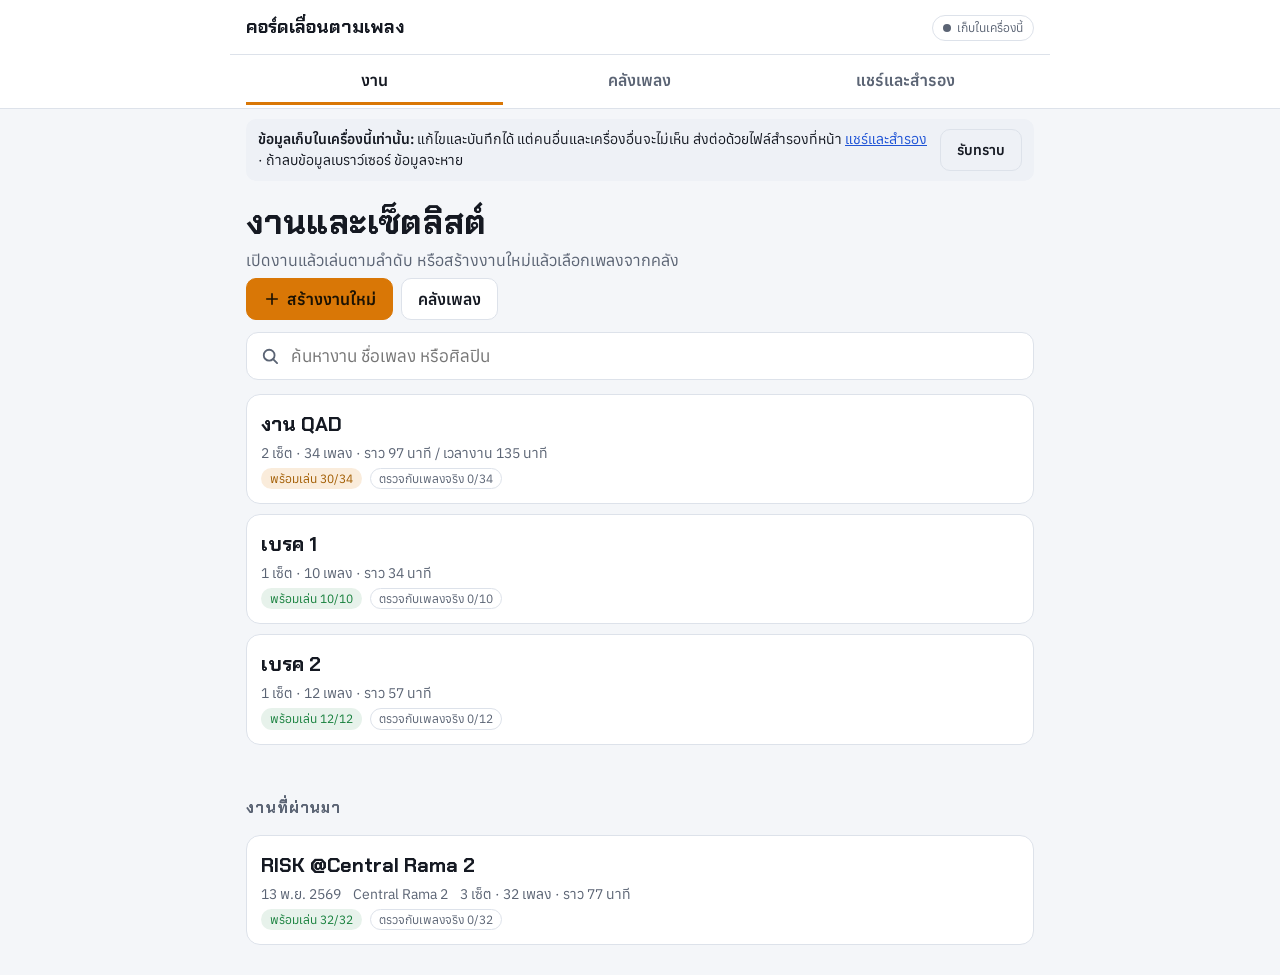
==== commit 2b038407: "Add lyrics with chords for แพ้ทาง, ซมซาน, ยาม and รักสนุก (QAD gig) Transcribed from the band's doch" ====
--- a/chord-scroller/index.html
+++ b/chord-scroller/index.html
@@ -344,7 +344,7 @@
 <div id="app"></div>
 
 <script>
-const BUILTIN = {"songs":[{"id":"s65esh9q3994","title":"แพ้ทาง","artist":"Labanoon","bpm":97,"source":"dochord","sourceCheck":"unchecked","musicCheck":"unchecked","blocks":[{"type":"note","text":"ยังไม่มีเนื้อร้อง คอร์ดอย่างเดียว (คีย์ A) จาก dochord.com/9923"},{"type":"instru","label":"Intro","bars":["A","E","F#m","D"],"note":""},{"type":"lines","lines":[[["A",""],["E",""]],[["F#m",""],["D",""]],[["A",""],["E",""]],[["F#m",""],["D",""]],[["A",""],["F#m",""]],[["D",""],["E",""]]],"section":"ท่อนร้อง"},{"type":"lines","lines":[[["A",""],["E",""]],[["F#m",""],["D",""]],[["A",""]],[["E",""]],[["F#m",""]],[["D",""]]],"section":"ท่อนฮุก"},{"type":"instru","label":"Instru","bars":["A","E","F#m","D"],"note":""},{"type":"lines","lines":[[["A",""],["E",""]],[["F#m",""],["D",""]],[["A",""],["E",""]],[["F#m",""],["D",""]],[["A",""],["F#m",""]],[["D",""],["E",""]]],"section":"ท่อนร้อง"},{"type":"lines","lines":[[["A",""],["E",""]],[["F#m",""],["D",""]],[["A",""]],[["E",""]],[["F#m",""]],[["D",""]]],"section":"ท่อนฮุก"},{"type":"instru","label":"Instru","bars":["A","A"],"note":""},{"type":"lines","lines":[[["A",""]],[["E",""]],[["F#m",""]],[["D",""]],[["A",""]],[["E",""]],[["F#m",""],["D",""]]],"section":"ท่อนร้อง"},{"type":"lines","lines":[[["A",""],["E",""]],[["F#m",""],["D",""]],[["A",""]],[["E",""]],[["F#m",""]],[["D",""]],[["A",""]],[["E",""]],[["F#m",""]],[["D",""]],[["A",""]],[["E",""]],[["F#m",""]],[["D",""]]],"section":"ท่อนฮุก"},{"type":"instru","label":"Outro","bars":["A","E","F#m","D","A"],"note":""}]},{"id":"s35ktkr7llxt","title":"ซมซาน","artist":"Loso","bpm":114,"source":"dochord","sourceCheck":"unchecked","musicCheck":"unchecked","blocks":[{"type":"note","text":"ยังไม่มีเนื้อร้อง คอร์ดอย่างเดียว (คีย์ Ab · คาโป้ 1) จาก dochord.com/15536"},{"type":"instru","label":"Intro","bars":["Ab","Ab","Fm","Fm"],"note":""},{"type":"instru","label":"","bars":["Db","Db","Eb","Eb"],"note":""},{"type":"lines","lines":[[["Ab",""],["Fm",""]],[["Db",""],["Eb",""]],[["Ab",""],["Fm",""]],[["Db",""],["Eb",""]],[["Ab",""],["Fm",""]],[["Db",""],["Eb",""]],[["Ab",""],["Fm",""]],[["Db",""],["Eb",""]]],"section":"ท่อนร้อง"},{"type":"lines","lines":[[["Fm",""],["Cm",""]],[["Db",""],["Eb",""]],[["Fm",""],["Cm",""]],[["Db",""],["Eb",""]]],"section":"ท่อนฮุก"},{"type":"instru","label":"Instru","bars":["Ab","Ab","Fm","Fm"],"note":""},{"type":"instru","label":"","bars":["Db","Db","Eb","Eb"],"note":""},{"type":"lines","lines":[[["Fm",""],["Cm",""]],[["Db",""],["Eb",""]],[["Fm",""],["Cm",""]],[["Db",""],["Eb",""]]],"section":"ท่อนฮุก"},{"type":"lines","lines":[[["Ab",""],["Fm",""]],[["Db",""],["Eb",""]],[["Ab",""],["Fm",""]],[["Db",""],["Eb",""]]],"section":"ท่อนร้อง"},{"type":"lines","lines":[[["Fm",""],["Cm",""]],[["Db",""],["Eb",""]],[["Fm",""],["Cm",""]],[["Db",""],["Eb",""]]],"section":"ท่อนฮุก"},{"type":"instru","label":"Outro","bars":["Ab","Ab","Fm","Fm"],"note":""},{"type":"instru","label":"","bars":["Db","Db","Eb","Eb"],"note":""},{"type":"instru","label":"","bars":["Ab"],"note":""}]},{"id":"sye9q29uffct","title":"นิดหน่อย","artist":"Joey Phuwasit","bpm":102,"source":"dochord","sourceCheck":"unchecked","musicCheck":"unchecked","blocks":[{"type":"note","text":"ยังไม่มีเนื้อร้อง คอร์ดอย่างเดียว (คีย์ G) จาก dochord.com/375524"},{"type":"instru","label":"Intro","bars":["G"],"note":""},{"type":"instru","label":"","bars":["G","G","C","C"],"note":""},{"type":"instru","label":"","bars":["Em","Em","C","C"],"note":""},{"type":"lines","lines":[[["G",""]],[["C",""]],[["Em",""]],[["C",""]],[["G",""]],[["C",""]],[["Em",""]],[["C",""]],[["Em",""]],[["D",""]],[["C",""]],[["Em",""]],[["D/F#",""],["Am",""],["D",""]]],"section":"ท่อนร้อง"},{"type":"lines","lines":[[["C",""]],[["G",""]],[["C",""]],[["G",""]],[["Bm",""]],[["Em",""],["D",""]],[["Am",""],["D",""]],[["G",""]]],"section":"ท่อนฮุก"},{"type":"lines","lines":[[["G",""]],[["C",""]],[["Em",""]],[["C",""]],[["G",""]],[["C",""]],[["Em",""]],[["C",""]],[["Em",""]],[["D",""]],[["C",""]],[["Em",""]],[["D/F#",""],["Am",""],["D",""]]],"section":"ท่อนร้อง"},{"type":"lines","lines":[[["C",""]],[["G",""]],[["C",""]],[["G",""]],[["Bm",""]],[["Em",""],["D",""]],[["Am",""],["D",""]],[["G",""]]],"section":"ท่อนฮุก"},{"type":"instru","label":"Instru","bars":["C","C","Em","D"],"note":""},{"type":"instru","label":"","bars":["C","C","D","D"],"note":""},{"type":"lines","lines":[[["C",""]],[["G",""]],[["C",""]],[["G",""]],[["Bm",""]],[["Em",""],["Dm",""]],[["G",""],["Am",""],["D",""]],[["G",""],["E",""]],[["Am",""],["D",""]]],"section":"ท่อนฮุก"},{"type":"instru","label":"Outro","bars":["C","C","G"],"note":""}]},{"id":"snft2hozyujj","title":"191","artist":"Labanoon","bpm":136,"source":"dochord","sourceCheck":"unchecked","musicCheck":"unchecked","blocks":[{"type":"note","text":"ยังไม่มีเนื้อร้อง คอร์ดอย่างเดียว (คีย์ C) จาก dochord.com/29551"},{"type":"instru","label":"Intro","bars":["Am","Am","Dm","Dm"],"note":""},{"type":"instru","label":"","bars":["G","G","Am","Am","G"],"note":""},{"type":"lines","lines":[[["Am",""],["Dm",""]],[["Am",""]],[["Dm",""]],[["G",""]],[["Am",""],["G",""]],[["Am",""],["Dm",""]],[["Am",""],["Dm",""]],[["G",""],["Am",""]],[["G",""],["C",""]],[["Dm",""],["E",""]]],"section":"ท่อนร้อง"},{"type":"lines","lines":[[["C",""]],[["G",""]],[["F",""]],[["E",""]],[["C",""]],[["G",""]],[["F",""]],[["E",""]]],"section":"ท่อนฮุก"},{"type":"lines","lines":[[["Am",""],["Dm",""]],[["Am",""]],[["Dm",""]],[["G",""],["Am",""]]],"section":"ท่อนร้อง"},{"type":"instru","label":"Instru","bars":["Am","Am","Dm","Dm"],"note":""},{"type":"instru","label":"","bars":["G","G","Am","Am"],"note":""},{"type":"lines","lines":[[["G",""],["C",""]],[["Dm",""],["E",""]]],"section":"ท่อนร้อง"},{"type":"lines","lines":[[["C",""]],[["G",""]],[["F",""]],[["E",""]],[["C",""]],[["G",""]],[["F",""]],[["E",""]]],"section":"ท่อนฮุก"},{"type":"lines","lines":[[["Am",""],["Dm",""]],[["Am",""]],[["Dm",""]],[["G",""]]],"section":"ท่อนร้อง"},{"type":"instru","label":"Instru","bars":["Am"],"note":""},{"type":"instru","label":"","bars":["Am","Am","Dm","Dm"],"note":""},{"type":"instru","label":"","bars":["G","G","Am","Am"],"note":""},{"type":"instru","label":"","bars":["Am","Am","Dm","Dm"],"note":""},{"type":"instru","label":"Outro","bars":["G"],"note":""},{"type":"instru","label":"","bars":["Am"],"note":""}]},{"id":"spcyyr1rtny8","title":"ยาม","artist":"Labanoon","bpm":131,"source":"dochord","sourceCheck":"unchecked","musicCheck":"unchecked","blocks":[{"type":"note","text":"ยังไม่มีเนื้อร้อง คอร์ดอย่างเดียว (คีย์ A) จาก dochord.com/30002"},{"type":"instru","label":"Intro","bars":["F#m"],"note":""},{"type":"lines","lines":[[["F#m",""]],[["Bm",""]],[["D",""]],[["E",""],["F#m",""]],[["F#m",""]],[["Bm",""],["D",""]],[["E",""],["F#m",""],["F#",""]],[["Bm",""],["F#m",""]],[["Bm",""],["F#m",""]],[["D",""]],[["C#7",""],["F#m",""],["E",""]]],"section":"ท่อนร้อง"},{"type":"lines","lines":[[["A",""],["E",""]],[["D",""],["F#m",""]],[["A",""],["E",""]],[["D",""],["C#7",""]]],"section":"ท่อนฮุก"},{"type":"instru","label":"Instru","bars":["F#m"],"note":""},{"type":"lines","lines":[[["F#m",""]],[["Bm",""],["D",""]],[["E",""],["F#m",""],["F#",""]],[["Bm",""],["F#m",""]],[["Bm",""],["F#m",""]],[["D",""]],[["C#7",""],["F#m",""],["E",""]]],"section":"ท่อนร้อง"},{"type":"lines","lines":[[["A",""],["E",""]],[["D",""],["F#m",""]],[["A",""],["E",""]],[["D",""],["C#7",""]],[["A",""],["E",""]],[["D",""],["F#m",""]],[["A",""],["E",""]],[["D",""],["C#7",""]]],"section":"ท่อนฮุก"},{"type":"lines","lines":[[["F#m",""]]],"section":"ท่อนร้อง"},{"type":"instru","label":"Instru","bars":["D","D","F#m","F#m"],"note":""},{"type":"instru","label":"","bars":["D","D","F#m","F#m"],"note":""},{"type":"instru","label":"","bars":["F#m","F#m","E"],"note":""},{"type":"lines","lines":[[["A",""],["E",""]],[["D",""],["F#m",""]],[["A",""],["E",""]],[["D",""],["C#7",""]],[["A",""],["E",""]],[["D",""],["F#m",""]],[["A",""],["E",""]],[["D",""],["C#7",""]]],"section":"ท่อนฮุก"},{"type":"lines","lines":[[["F#m",""]],[["D",""]],[["E",""],["F#m",""]],[["D",""]],[["E",""]],[["F#m",""]]],"section":"ท่อนจบ"}]},{"id":"su5my3p6zvqx","title":"รักสนุก","artist":"Flame","bpm":100,"source":"dochord","sourceCheck":"unchecked","musicCheck":"unchecked","blocks":[{"type":"note","text":"ยังไม่มีเนื้อร้อง คอร์ดอย่างเดียว (คีย์ C) จาก dochord.com/71770"},{"type":"instru","label":"Intro","bars":["Am","F","G","E"],"note":""},{"type":"instru","label":"","bars":["F","G","Em","Am","F","G","Em","E"],"note":""},{"type":"instru","label":"","bars":["Am","Am","Dm","Em"],"note":""},{"type":"lines","lines":[[["Am",""],["Dm",""]],[["Em",""]],[["Am",""],["Dm",""]],[["Em",""]],[["Dm",""]],[["Em",""],["Am",""]],[["Dm",""]],[["F",""],["E",""]]],"section":"ท่อนร้อง"},{"type":"lines","lines":[[["F",""],["G",""]],[["Em",""],["Am",""]],[["F",""],["G",""]],[["Em",""],["E",""],["Am",""]]],"section":"ท่อนฮุก"},{"type":"instru","label":"Instru","bars":["Am","Am","Dm","Em"],"note":""},{"type":"lines","lines":[[["Am",""],["Dm",""]],[["Em",""]],[["Am",""]],[["Dm",""],["Em",""]],[["Dm",""]],[["Em",""],["Am",""]],[["Dm",""]],[["F",""],["E",""]]],"section":"ท่อนร้อง"},{"type":"lines","lines":[[["F",""],["G",""]],[["Em",""],["Am",""]],[["F",""],["G",""]],[["Em",""],["E",""]]],"section":"ท่อนฮุก"},{"type":"instru","label":"Instru","bars":["Am","Am","Dm","Em"],"note":""},{"type":"instru","label":"","bars":["F","G","Em","Am","F","G","Em","E"],"note":""},{"type":"instru","label":"","bars":["F","G","Em","Am"],"note":""},{"type":"lines","lines":[[["F",""]],[["G",""]],[["Em",""]],[["E",""]]],"section":"ท่อนฮุก"},{"type":"instru","label":"Outro","bars":["Am","F","G","E","Am"],"note":""}]},{"id":"s7van5e2iw52","title":"ไม่สมศักดิ์ศรี","artist":"ไท ธนาวุฒิ","bpm":81,"source":"dochord","sourceCheck":"unchecked","musicCheck":"unchecked","blocks":[{"type":"note","text":"ยังไม่มีเนื้อร้อง คอร์ดอย่างเดียว (คีย์ C) จาก dochord.com/56522"},{"type":"instru","label":"Intro","bars":["C","F","G","C"],"note":""},{"type":"lines","lines":[[["Am",""],["G",""],["Am",""]],[["G",""],["Am",""]],[["G",""],["F",""]],[["Am",""],["G",""],["Am",""]],[["G",""],["Am",""],["G",""]],[["F",""],["G",""]]],"section":"ท่อนร้อง"},{"type":"lines","lines":[[["Dm",""],["G",""]],[["C",""],["G/B",""],["Am",""]],[["Dm",""],["G",""],["C",""],["C7",""]],[["Dm",""],["G",""]],[["C",""],["G/B",""],["Am",""]],[["Dm",""],["G",""],["C",""]]],"section":"ท่อนฮุก"},{"type":"lines","lines":[[["Am",""],["G",""],["Am",""]],[["G",""],["Am",""],["G",""]],[["F",""],["G",""]]],"section":"ท่อนร้อง"},{"type":"lines","lines":[[["Dm",""],["G",""]],[["C",""],["G/B",""],["Am",""]],[["Dm",""],["G",""],["C",""],["C7",""]],[["Dm",""],["G",""]],[["C",""],["G/B",""],["Am",""]],[["Dm",""],["G",""],["C",""]]],"section":"ท่อนฮุก"},{"type":"instru","label":"Instru","bars":["Am","AmM7","Am7","Am6"],"note":""},{"type":"instru","label":"","bars":["Dm","G","F","G"],"note":""},{"type":"lines","lines":[[["Dm",""],["G",""]],[["C",""],["G/B",""],["Am",""]],[["Dm",""],["G",""],["C",""],["C7",""]],[["Dm",""],["G",""]],[["C",""],["G/B",""],["Am",""]],[["Dm",""],["G",""],["C",""]],[["Dm",""],["G",""],["C",""]]],"section":"ท่อนฮุก"}]},{"id":"saktgzg7rt78","title":"สัญญาเดือนหก","artist":"Joey Phuwasit","bpm":102,"source":"dochord","sourceCheck":"unchecked","musicCheck":"unchecked","blocks":[{"type":"note","text":"ยังไม่มีเนื้อร้อง คอร์ดอย่างเดียว (คีย์ G) จาก dochord.com/366738"},{"type":"instru","label":"Intro","bars":["Em","C","G","D"],"note":""},{"type":"lines","lines":[[["Em",""]],[["C",""]],[["G",""]],[["D",""]],[["Em",""]],[["C",""]],[["G",""]],[["D",""]],[["Em",""]],[["C",""]],[["G",""]],[["D",""]],[["C",""]],[["Em",""]],[["G",""]],[["D",""]]],"section":"ท่อนร้อง"},{"type":"lines","lines":[[["G",""]],[["D",""]],[["Em",""]],[["C",""]],[["G",""]],[["D",""]],[["Em",""]],[["C",""]],[["Em",""]],[["Em",""]],[["C",""]],[["G",""]],[["D",""]]],"section":"ท่อนฮุก"},{"type":"instru","label":"Instru","bars":["Em"],"note":""},{"type":"lines","lines":[[["C",""]],[["Em",""]],[["G",""]],[["D",""]]],"section":"ท่อนร้อง"},{"type":"lines","lines":[[["G",""]],[["D",""]],[["Em",""]],[["C",""]],[["G",""]],[["D",""]],[["Em",""]],[["C",""]],[["G",""]],[["D",""]],[["Em",""]],[["C",""]]],"section":"ท่อนฮุก"},{"type":"instru","label":"Outro","bars":["G"],"note":""}]},{"id":"sq4665u99a6z","title":"กลัวลืม","artist":"นนท์ ธนนท์ x TMD","bpm":150,"source":"pdf","sourceCheck":"matched","musicCheck":"unchecked","blocks":[{"type":"instru","label":"Intro","bars":["D A/C#","Bm A","G F#m","Em A"],"note":""},{"type":"lines","lines":[[["D","วันคืนที่เคยมี กับเวลาของ"],["A/C#","เรา ไม่"],["Bm","เคยเลยจะรางเลือน แม้เป็นเรื่อง"],["A","เก่า"]],[["G","ครั้งแรกที่เจอ "],["F#m","ที่ที่พบเธอ "],["Em","ครั้งแรกที่ได้คุยกัน "],["A","ยังคงจำได้ทุกคำ"]],[["D","ของขวัญที่เธอทำ รูปเธอที่"],["A/C#","ฉันถ่าย เก็บ"],["Bm","มันไว้อย่างดียังไม่เคยจะทิ้ง"],["A","ไป"]],[["G","ทุกข้อความที่เคยส่ง "],["F#m","ยังคงเก็บไว้ "],["Em","ไม่คิดจะลบเลยสัก"],["A","ครั้ง"]]]},{"type":"lines","lines":[[["Em","ทุกเรื่องเก่า ๆ ยัง"],["F#m","ไม่เคย..ลบมัน"],["G","ไป ฉันไม่ต้อง"],["F#m","การ "],["Bm","ให้มันเลือน"],["Em","หาย"],["A",""]],[["","* เพราะฉัน"],["D","กลัวจะลืม ช่วงเวลา ที่เคย"],["F#7","รักกัน แม้จะ"],["Bm","เจ็บเท่าไร เมื่อเวลา ที่นึก"],["D7","ถึงมัน"]],[["G","ฉันเลือกจะจำ เพราะ"],["F#m","ทุกความ"],["Bm","ทรงจำ "],["Em","สวยงามเกินกว่าที่จะ"],["A","ลบมันไป"]]]},{"type":"instru","label":"Instru","bars":["D F#7","Bm A","G F#m","Em A"],"note":""},{"type":"lines","lines":[[["D","ทุกความทรงจำมากมายที่ผ่าน ใครๆก็บอกอย่าง"],["A/C#","งั้นอย่างงี้"]],[["Bm","แต่ในสมองของฉันไม่มี ไม่เคยมีความ"],["F#m","ทรงจำอันนั้น"]],[["G","พยายามจะนึกให้ตายเท่าไหร่ "],["F#m","ไม่อยากจะลืมมันไปง่ายๆ"]],[["Em","I’ll take my medicines หวังว่า"],["A","สักวันคงหาย"]],[["","กับ"],["D","เรื่องที่ไม่เคยอยากจะคิดก็ยังคงคิดวน"],["A/C#","ในใจ แต่"],["Bm","เรื่องที่อยากจะจำกลับจำไม่ได้ไม่รู้ต้อง"],["F#m","ทำไง"]],[["","ใคร"],["G","ๆก็บอกว่าฉันมันป่วย "],["F#m","จริงๆแล้วฉันเองที่มันห่วย"]],[["Em","ไม่ต้องไปโทษว่าดวงมันซวย ที่"],["A","เจ็บแทบเกือบตาย"]],[["Em","อยากเก็บทุกความทรงจำทุกสิ่งดีๆไม่อยากจะลืมหรือลบมันไป"]],[["","แต่"],["F#m","สักวันนึงสมองฉัน ที่มันอ่อนแอ ก็คงจะไม่ทำตามหัวใจ"]],[["","I "],["G","don’t know what to do to keep u "],["F#m","in my me"],["Bm","mories."]],[["","มันอยากจะ"],["Em","จำ แต่ทำไม่ไหว My chemicals "],["A","fxxx me up I need a doc ..."]]]},{"type":"note","text":"( * )"},{"type":"instru","label":"Instru","bars":["D F#7","Bm A"],"note":""},{"type":"lines","lines":[[["","เพราะทุก"],["G","วันเวลาที่เรา"],["F#m","รักกัน "],["Bm",""],["Em","สวยงามเกินกว่าที่จะ"],["A","ลบมันไป"]]]},{"type":"instru","label":"Outro","bars":["D A/C#","Em A","D"],"note":""}]},{"id":"sqgcdk472zpr","title":"ขอ","artist":"Lomosonic","bpm":170,"source":"pdf","sourceCheck":"matched","musicCheck":"unchecked","blocks":[{"type":"instru","label":"Intro","bars":["E","E","A","A"],"note":"( 2 Times )"},{"type":"lines","lines":[[["E","จากวันนั้น ฉันไม่รู้ว่า"],["A","นานเท่าไหร่ ที่เรา "],["E","ได้จากกัน เหตุผลใด ๆ ไม่"],["A","ใช่เรื่องใหญ่วันนี้"]],[["E","ได้มองตา ตาดวงเดิมคู่"],["A","นั้นอบอุ่นเหลือเกิน "],["E","เธอกับฉัน ความทรงจำมาก"],["A","มาย"]]]},{"type":"lines","lines":[[["","* ไม่อยากจะ"],["E","ขอ ให้เวลานี้เป็นของเรา ไม่อยากจะ"],["A","ถาม ว่าเราจะเหมือนเดิมได้ไหม"]],[["","แค่อยากให้"],["C#m","รู้ ที่ผ่านมานั้น ฉันคิดถึงเธอสุด"],["A","หัวใจ"],["(B)",""]],[["","(แค่อยาก"],["C#m","ให้รู้ ว่าในวัน"],["B","นี้ ฉันเหมือนได้เจอลม"],["A","หายใจ)"]]]},{"type":"lines","lines":[[["","** "],["C#m","กว่าที่จะ"],["G#m","รู้ ว่าตัวเธอ"],["A","นั้นสำคัญเท่า"],["E","ไร "],["C#m","และก็ได้"],["G#m","รู้ ในวันที่"],["A","ฉัน เสียเธอ"],["B","ไป"]]]},{"type":"instru","label":"Instru","bars":["E","E","A","A","C#m","C#m","A","A"],"note":""},{"type":"note","text":"( * )"},{"type":"instru","label":"Instru","bars":["E","E","A","A","C#m","B","A","A"],"note":""},{"type":"note","text":"( * , * , * )"},{"type":"instru","label":"Instru","bars":["E","E","A","A","C#m","B","A","A"],"note":"( 4 Times )"},{"type":"instru","label":"","bars":["E"],"note":""}]},{"id":"s32vyeprzcll","title":"Circle","artist":"Potato","bpm":143,"source":"pdf","sourceCheck":"matched","musicCheck":"unchecked","blocks":[{"type":"instru","label":"Intro","bars":["Csus2","Csus2","Em","Em"],"note":"( 2 Times )"},{"type":"lines","lines":[[["Csus2","เจ็บที่เขามาแปรเปลี่ยนไป จากเคยรักกันดีทุก"],["Em","วัน เวลา จบตรงน้ำตา ความเสียใจ"]],[["Csus2","โอดครวญขอให้เขากลับมา อยากจะย้อนเวลา แล้ว"],["Em","ได้อะไร ก็ยิ่งเสียใจ ทรมาน"]]]},{"type":"lines","lines":[[["","* "],["Am","วัน"],["Bm","นี้ขอให้"],["D","เธอฟังฉัน (พรุ่งนี้ยังมี จำไว้)"]]]},{"type":"lines","lines":[[["","** สุข ทุกข์ "],["G","มันก็วนอยู่อย่างนี้ สิ่งร้าย"],["Bm","ดีก็วนอยู่อย่างนั้น ก่อนนี้"],["C","รักกันมา เลิกกันไป มัน"],["Am","เป็น ธรรม"],["D","ดา"]],[["","อย่าฝัง"],["G","ใจในวันที่ผ่านพ้น ชีวิต"],["Bm","คน มี"],["Em","พบมีจากลา "],["C","เรื่องดีๆ "],["Bm","รักดีๆ "],["Am","เดี๋ยวก็มี"],["D","สักวันที่วนเข้ามา"]]]},{"type":"instru","label":"Instru","bars":["Csus2","Csus2","Em","Em"],"note":""},{"type":"lines","lines":[[["Csus2","หากมองฟ้ายังเจอหมู่ดาว หากตอนเช้ายังมองเห็น"],["Em","แสงตะวัน นั่นคือสัญญาณเตือนหัวใจ"]]]},{"type":"note","text":"( * , ** )"},{"type":"instru","label":"Instru","bars":["Csus2","Csus2","Em","Em"],"note":"( 2 Times )"},{"type":"instru","label":"","bars":["Am","Bm","C","C","Am","Bm","C","D"],"note":""},{"type":"note","text":"( ** )"},{"type":"instru","label":"Outro","bars":["Csus2","Csus2","Em","Em"],"note":"( 2 Times )"},{"type":"instru","label":"","bars":["Em"],"note":""}]},{"id":"sy2jqu11vkyw","title":"ช่างมัน","artist":"Somkiat","bpm":117,"source":"pdf","sourceCheck":"matched","musicCheck":"unchecked","blocks":[{"type":"instru","label":"Intro","bars":["A","B","E","E"],"note":""},{"type":"lines","lines":[[["","ทั้งๆที่"],["A","เรา อ่อน"],["B","แอเสียจนว่าง"],["E","เปล่า ทั้งๆที่"],["A","เรา อ่อน"],["B","แอเสียจนหยัด"],["E","ยืน แทบไม่"],["C#m","ไหว"]]]},{"type":"lines","lines":[[["","* "],["F#m","ถึงโกรธที่เป็นอย่างนี้อยู่"],["B","ได้ กี่ครั้งกับเรื่องบ้าๆ"],["G#m","เดิมๆ  อีกกี่ครั้งที่เจอกับคนที่"],["C#m","เบลอ"]],[["F#m","ถึงเกลียดแต่เราก็ยังต้อง"],["B","เจอ  และจะเป็นเช่นนี้"],["E","เสมอ"]]]},{"type":"lines","lines":[[["","** ถ้าหากว่ามาก"],["A","ไป  ให้ทิ้ง"],["F#m","ไป อย่าไป"],["C#m","สนถ้อยคำของคนที่ทำให้"],["B","เรานั้นต้องมาเจ็บ"]],[["","แล้ว"],["A","ไง ไม่สน"],["F#m","ใจ อย่าไป"],["C#m","เสียเวลาไม่ต้องมาทน  เพราะ"],["B","เราไม่ควรจะแบกรับ"],["A","ไว้....ช่าง"],["Am","ใคร"]]]},{"type":"instru","label":"Instru","bars":["A","B","E","E"],"note":""},{"type":"lines","lines":[[["","ทั้งๆที่"],["A","เรา ไม่"],["B","เคยคิดร้ายใคร"],["E","ก่อน ถึงแม้อย่าง"],["A","นั้น ก็"],["B","โดนเสียจนเกือบ"],["E","ยืน แทบไม่"],["C#m","ไหว"]]]},{"type":"note","text":"( * , ** )"},{"type":"instru","label":"Instru","bars":["C#m"],"note":"( 4 Times )"},{"type":"instru","label":"","bars":["G#m","A","C#m","B/D#","E","E","E","E"],"note":""},{"type":"note","text":"( ** )"},{"type":"instru","label":"Outro","bars":["C#m"],"note":""}]},{"id":"s8z91aufn3d6","title":"ยื้อ","artist":"Potato","bpm":167,"source":"pdf","sourceCheck":"matched","musicCheck":"unchecked","blocks":[{"type":"instru","label":"INTRO","bars":["Dm","Bb","C","Dm"],"note":"( 2 Times )"},{"type":"note","text":"ชีทเขียนอินโทรเป็น Dm Bb C Dm แต่ทั้งเพลงอยู่คีย์ Bm (ทางเดียวกันในคีย์ Bm คือ Bm G A Bm) เช็กกันก่อนเล่น"},{"type":"lines","lines":[[["Bm","แค่ฝันว่าเธอ"],["G","จากไป ก็"],["A","ร้ายแรงเกินกว่า"]],[["D","หัวใจ"],["A/C#","คนจะทนรับ"],["Bm","ไหว"]],[["","ฉันจะไม่ยอมปล่อย"],["G","มือเธอ"]],[["","แม้ว่าต้องเจอสิ่ง"],["A","ใดๆ"]],[["","ตราบ"],["F#m","ที่ฉันยังคงหาย"],["Em","ใจ"]]]},{"type":"lines","lines":[[["","ต่อให้"],["A","เป็นกฎเกณฑ์ของ"],["F#m","ฟ้า"]],[["","ต่อให้"],["Bm","นี่คือโชคชะ"],["Em","ตา"]],[["","จะขีดเขียนให้มันเปลี่ยน"],["F#m","ไป"]],[["","เพียงเธอกอดฉัน"],["G","ไว้ ก็ไม่ต้องกลัวสิ่ง"],["A","ใด"]]]},{"type":"lines","lines":[[["","* "],["G","จะยื้อทุก"],["A","ทาง กีดขวางเส้น"],["Bm","ทางนั้น"]],[["","ทางที่มันจะทำให้"],["D","เธอและฉันต้องห่าง"],["G","ไกล"]],[["","ชีวิต"],["A","ที่มี.. ไม่คิดเสีย"],["F#m","ใจ"]],[["","จะยัง"],["G","ไง.. ไม่"],["A","ยอม.. เสียเธอ.."]]]},{"type":"instru","label":"INSTRU","bars":["Bm","Bm"],"note":""},{"type":"lines","lines":[[["Bm","แค่ฝันว่าเธอ"],["G","จากไป ก็"],["A","ร้ายแรงเกินกว่า"]],[["D","หัวใจ"],["A/C#","คนจะทนรับ"],["Bm","ไหว"]],[["","ฉันไม่มีทางปล่อย"],["G","มือเธอ"]],[["","ให้ไปเจอสิ่ง"],["A","ร้ายๆ"]],[["","ตราบ"],["F#m","ที่ฉันยังคงหาย"],["Em","ใจ"]]]},{"type":"lines","lines":[[["","ต่อให้"],["A","เป็นกฎเกณฑ์ของ"],["F#m","ฟ้า"]],[["","ทุกสิ่ง"],["Bm","แม้มีวันเลิก"],["Em","รา"]],[["","แต่เขียนให้มันเปลี่ยน"],["F#m","ไป"]],[["","เพียงเธอกอดฉัน"],["G","ไว้ ก็ไม่ต้องกลัวสิ่ง"],["A","ใด"]]]},{"type":"lines","lines":[[["","* "],["G","จะยื้อทุก"],["A","ทาง กีดขวางเส้น"],["Bm","ทางนั้น"]],[["","ทางที่มันจะทำให้"],["D","เธอและฉันต้องห่าง"],["G","ไกล"]],[["","ชีวิต"],["A","ที่มี.. ไม่คิดเสีย"],["F#m","ใจ"]],[["","จะยัง"],["G","ไง.. ไม่"],["A","ยอม.. เสียเธอ.."]]]},{"type":"instru","label":"INSTRU","bars":["G","A","Bm","D A/C#"],"note":""},{"type":"lines","lines":[[["G","วอนให้ท้องทะ"],["A","เล วอนให้ลมและ"],["Bm","ดาว"]],[["","เป็นพ"],["D","ลังให้ฉันก้าวผ่าน"],["G","ไป"]],[["","สิ่งสุดท้าย"],["A","ที่มี เป็นดั่งลมหาย"],["F#m","ใจ"]],[["","ปล่อยให้"],["G","ฟ้า.. พา"],["A","ไป.. ไม่"],["Bm","ได้.."]],[["","ทุกสิ่งทุกอย่างมีเลิก"],["G","รา.."]],[["A","มันเป็นไปตามกาล"],["Bm","เวลา.."]],[["","มีพบมีพรากมีจาก"],["G","ไป"]],[["","คงต้องยอมทำ"],["A","ใจ คงต้องยอมเสีย"],["G","ใจ"]]]},{"type":"lines","lines":[[["","* จะยื้อทุกทาง กีดขวางเส้น"],["Bm","ทางนั้น"]],[["","ทางที่มันจะทำให้"],["D","เธอและฉันต้องห่าง"],["G","ไกล"]],[["","ชีวิต"],["A","ที่มี.. ไม่คิดเสีย"],["F#m","ใจ"]],[["","จะยัง"],["G","ไง.. ไม่"],["A","ยอม.. เสีย"],["G","เธอ.."]],[["","(จะยื้อทุก"],["A","ทาง ) อยากขวางชะ"],["Bm","ตานั้น"]],[["","ปล่อย"],["D","มันให้เป็นไป"]],[["G","ชีวิต"],["A","ที่มี.. ไม่คิดเสีย"],["F#m","ใจ"]],[["","จะยัง"],["G","ไง.. ไม่"],["A","ยอม.. เสีย"],["Bm","เธอ.."]]]},{"type":"instru","label":"INSTRU","bars":["Bm"],"note":""}]},{"id":"syrm4utwtd3v","title":"จี๊จ๊ะ","artist":"Silly Fools","bpm":128,"source":"pdf","sourceCheck":"matched","musicCheck":"unchecked","blocks":[{"type":"instru","label":"Intro","bars":["Bmsus2","Gsus2"],"note":"( 4 Times )"},{"type":"instru","label":"","bars":["D","Bm","A","G"],"note":"( 2 Times ) Bm"},{"type":"lines","lines":[[["Bmsus2","อย่าโกรธกัน"],["Gsus2","เลย "],["Bmsus2","ยกโทษให้"],["Gsus2","ฉันถ้าทำผิดไป "],["Bmsus2","อย่าโทษฉัน"],["Gsus2","เลย "],["Bmsus2","ฉันเพียงต้อง"],["Gsus2","การให้เธอเข้าใจ"]]]},{"type":"lines","lines":[[["D","* ช่วยบอกได้"],["Dmaj7","ไหมต้องการสิ่ง"],["Bm","ใด ช่วยบอกได้"],["G","ไหมฉันให้ทุกอย่าง"]],[["D","ช่วยบอกได้"],["Dmaj7","ไหม ช่วยบอกได้"],["Bm","ไหม ช่วยบอกได้"],["G","ไหม"]]]},{"type":"lines","lines":[[["","** แต่อย่ามา"],["D","จี๊จ๊ะให้มันมาก"],["Bm","ไป มันจะเป็นบ้า เรื่อง"],["A","เล็กจะกลายเป็นเรื่อง"],["G","ใหญ่"]],[["","หากเปลี่ยนเป็น"],["D","จ๊ะจ๋าจะดีกว่า"],["Bm","ไหม ฉันว่าเข้าท่า แต่ถ้า"],["A","จี๊จ๊ะฉันก็ต้อง"],["G","ไป"]]]},{"type":"note","text":"( ** )"},{"type":"lines","lines":[[["Bmsus2","ก็บอกมา"],["Gsus2","เลย "],["Bmsus2","เป็นเพียงคำ"],["Gsus2","ถามเพื่อความเข้าใจ "],["Bmsus2","อย่าโทษฉัน"],["Gsus2","เลย "],["Bmsus2","ฉันเพียงต้อง"],["Gsus2","การให้เธอเข้าใจ"]]]},{"type":"note","text":"( * , ** , ** )"},{"type":"instru","label":"Instru","bars":["Bm"],"note":""},{"type":"instru","label":"","bars":["D","Bm","A","G"],"note":""},{"type":"lines","lines":[[["","แต่อย่ามา"],["D","จี๊จ๊ะ"],["Bm","ให้มันมากไป "],["A","มันจะ"],["G","เป็นบ้า เรื่อง"],["D","เล็กจะ"],["Bm","กลายเป็นเรื่อง"],["A","ใหญ่"],["G",""]],[["","หากเปลี่ยนเป็น"],["D","จ๊ะจ๋า"],["Bm","จะดีกว่าจะ"],["A","หอมฉันก็"],["G","เข้ามา แต่ถ้า"],["D","จี๊จ๊ะ"],["Bm","ฉันก็ต้องไป"],["A",""]]]},{"type":"note","text":"( ** , ** , ** , ** )"},{"type":"instru","label":"Outro","bars":["G"],"note":""}]},{"id":"s6cl56lqr6im","title":"เจ็บจุงเบย","artist":"คาวบอย","bpm":157,"source":"pdf","sourceCheck":"matched","musicCheck":"unchecked","blocks":[{"type":"instru","label":"Intro","bars":["Dm","F","Bb","Gm"],"note":"( 2 Times )"},{"type":"lines","lines":[[["Dm","ตื่นขึ้น"],["F","มา "],["Bb","แคะขี้ตาล้าง"],["Gm","หน้าแปรงฟัน "],["Dm","เธอก็ลอยเข้า"],["F","มา "],["Bb","ไม่พูดจากทำ"],["Gm","หน้ามึนๆ"]],[["Dm","พบเธอ"],["F","เมื่อวาน "],["Bb","ซื้อผัดไทยใกล้"],["Gm","วินมอไซ "],["Dm","เธอมา"],["F","กับใคร "],["Bb","ต้องผิดหวังอีก"],["C","แล้วหรือเรา"]]]},{"type":"lines","lines":[[["","* "],["F","เจอแบบ"],["C","นี้มันเจ็บจุง"],["Dm","เบย แอบ"],["Bb","รักข้างเดียวเหมือน"],["F","เคย ก็"],["C","เลยต้อง"],["Dm","เจ็บซ้ำ"],["Bb","ๆ"]],[["F","ไม่อยากผิด"],["C","ศีลเลยต้องผิด"],["Dm","หวัง ยอม"],["Bb","รับความจริง"],["F","ทั้งๆ ที่"],["C","เจ็บจุง"],["Dm","เบย"],["(Bb)",""],["(C)",""]]]},{"type":"lines","lines":[[["Dm","(ฮี่ย มันเจ็บจุงเบย ฮี่ย มันเจ็บจุงเบย ฮี่ย มันเจ็บจุงเบย)"]],[["Dm","บนไปทุกศาล ทำยังไงให้เขาเลิกกัน แต่คงไม่มีวัน ไม่มีวันเธอหันมาแล"]],[["","ก็"],["Dm","หน้าตา "],["F","ฉันห่วย "],["Bb","แถมไม่รวยดวง"],["Gm","ซวยทั้งปี "],["Dm","ศัลยกรรม "],["F","ไหนดี "],["Bb","ที่ยันฮีหรือ"],["C","ว่าเกาหลี"]]]},{"type":"note","text":"( * )"},{"type":"instru","label":"Instru","bars":["Dm"],"note":"( 24 Times )"},{"type":"note","text":"( * , * )"},{"type":"lines","lines":[[["Dm","ฮี่ย มันเจ็บจุงเบย ฮี่ย ฮี่ย ฮี่ย ฮี่ย  มันเจ็บจุงเบย ฮี่ย มันเจ็บจุงเบย ฮี่ย ฮี่ย ฮี่ย ฮี่ย  มันเจ็บจุงเบย"]],[["","ฮี่ย มันเจ็บจุงเบย (มันเจ็บจุงเบย) ฮี่ย มันเจ็บจุงเบย (มันเจ็บจุงเบย)"]]]}]},{"id":"sfxw6mllluvb","title":"โคโยตี้","artist":"TaitosmitH","bpm":150,"source":"pdf","sourceCheck":"matched","musicCheck":"unchecked","blocks":[{"type":"instru","label":"Intro","bars":["Dm","Dm","Dm","Dm","Dm","Dm","Dm","Bb"],"note":""},{"type":"instru","label":"","bars":["Dm"],"note":"( 8 Times )"},{"type":"lines","lines":[[["Dm","ดูได้เพียงแค่ตาแต่มืออย่า"],["Bb","ต้อง ป้องปิดความอยาก"]],[["C","อยากสัมผัสจับจองทดลองครอบ"],["Dm","ครองรถยนต์คันโต"]],[["Dm","เช็กเครื่องยนต์ ช่วงบน ช่วงกลาง ช่วง"],["Bb","ล่างวาง 2 เจโบ"]],[["C","มอเตอร์โชว์ นางโชว์ ลูกทุ่งบ้าน"],["Dm","นา"]]]},{"type":"lines","lines":[[["Dm","เชิญรับชม รับดม รับดู รับ"],["Bb","ฟัง เสียงลำโพงใหญ่ "],["C","หากถูกใจ ช่วยกันกดแชร์กด"],["Dm","ไลก์ หัวใจรัว ๆ"]],[["Dm","หากคุณพี่คนดีไม่แคร์ไม่"],["Bb","สนคนในครอบครัว "],["C","เหน็บแบงค์พันรัว ๆ ที่ตัวน้อง"],["Dm","นาง"]]]},{"type":"lines","lines":[[["Bb","* ปลุกความเป็นชาย "],["C","ข้างในตัวคุณ แล้ว"],["F","เดินเข้ามาพิ"],["Dm","สูจน์"]],[["Bb","จิตสำนึกบอกให้"],["C","บันทึกวี"],["Dm","ดิโอ โอ๊ยยยยย..."]]]},{"type":"lines","lines":[[["","**  มาเร่เข้ามา มาดู "],["Dm","โคโยตี้บนรถปิคอัพ "],["Bb","ไงคุณพี่เซ็กซี่ไหมครับ"]],[["C","อยู่ข้างบนรถยนต์ ดีดดิ้นกลางผู้คนมาก"],["Dm","มาย"]],[["Dm","โคโยตี้บนรถปิคอัพ "],["Bb","ไงคุณพี่เครื่องดีไหมครับ "],["C","สนองกามตัณหา อาหารตาของพวกผู้"],["Dm","ชาย"]]]},{"type":"instru","label":"Instru","bars":["Dm","Dm","Bb","Bb"],"note":"( 2 Times )"},{"type":"lines","lines":[[["Dm","ให้ดูแค่ตา แต่คุณแตะต้อง หยุดแล้วจ้องมองน่อง ฉันให้ก้มมองก้น"]],[["","เหน็บเงินตรงร่องลองลูบ ลามลงไปที่ต้องห้าม มอมแล้วยังตะล่อมบอก จบที่ห้องเปล่า"]],[["","น้องอย่ามาปฏิเสธ นี่เรทพิเศษ ถ้าดูจากเกรด คงเจนสนาม เล่นตัวจังวะ"]],[["","เป็นโคโยตี้ไม่ได้ขายตัวนะพี่ ที่กูต้องแต่งตัวโป๊เพราะอาชีพกูนะพี่"]],[["","คุณด่าแรด ง่าย โง่ โชว์ความเป็นหญิงรอบโลก ดูใส่โคตรสั้น กูต้องห้ามโกรธ ต้องโยกลั่น แค่ชอบเต้น"]],[["","โปรดอย่าโง่งั่ง ทำมาหากินด้วยอาชีพสุจริต อย่ามาดูถูกในสิ่งที่กูเชื่อมั่น"]],[["","สวัสดีครับวันนี้เจอะเจอกันอีกเช่นเคยกับ DJ.EURO ด้วยนะครับ วันนี้ NO 1 เมืองไทยก็มาด้วย"]],[["","ตัวขาวอย่างกับสำลี แต่เปิดมาทีสี ด้ำ ดำ น้องอำนวย"]],[["","ที่"],["Dm","เดินเข้ามาเมื่อกี้ พี่เห็นหนูยิ้มละจะจิ้มหนูเฉย รู้ตัวว่าหนูหน้าตาดี"]],[["","แต่ถ้าจะมา...ก็บ่ได้นะเอ้อ จะเอานวยไปนัว จะเอานวยไปนั่ง จะเอานวยไปบั้ง เข้าหน้าตามเคย"]],[["","ไม่เอาแบงค์ยี่ ไม่เอาแบงค์ห้า ไม่เอาแบงค์ฟ้า เอาแบงค์พันมาเลยยย"]]]},{"type":"instru","label":"Instru","bars":["Dm"],"note":"( 8 Times )"},{"type":"note","text":"( * , ** , ** )"},{"type":"instru","label":"Outro","bars":["Dm"],"note":"( 4 Times )"}]},{"id":"sd7mgb3xj3mg","title":"จั๊กกิ้มกับตั๊กโต","artist":"วงตั๊กโต อาร์ สยาม","bpm":160,"source":"pdf","sourceCheck":"matched","musicCheck":"unchecked","blocks":[{"type":"instru","label":"Intro","bars":["A","A E","Bm","Bm A"],"note":""},{"type":"instru","label":"","bars":["A","A","A","A","Bm","Bm","Bm","A"],"note":""},{"type":"lines","lines":[[["","วัน"],["A","นี้จะไปแอ่วเหนือกันนะ จะไปไหว้พระจะขึ้นไปบน"],["Bm","ดอย"]],[["","เพื่อนๆต่างก็เฝ้ารอคอย อยากจะไปเที่ยวดอยสักสองสาม"],["A","วัน"]],[["","พอ"],["A","ดีว่ามีเพื่อนอยู่เชียงใหม่ ก็เลยขอไปพักอยู่บ้าน"],["Bm","มัน"]],[["","พอไปถึงมันก็ยิ้มให้กัน แล้วบอกให้รีบตามมันขึ้นบ้านไป"],["A","ก่อน"]]]},{"type":"lines","lines":[[["","* จู่ๆ"],["D","มันก็หันมายิ้ม แล้วบอกว่ามีจั๊ก"],["E","กิ้มกับตั๊กโตอยู่ในห้อง"],["A","นอน"]],[["","ไอ้"],["F#m","เราก็ไม่รู้มา"],["Bm","ก่อน ว่าที่อยู่ในห้องนอนนะมันคืออะ"],["E","ไร"]],[["","เพื่อนมัน"],["D","ก็บอกเอาไว้อย่างนี้ แล้วก็เดิน"],["E","หนีออกจากห้อง"],["A","ไป"]],[["","เพื่อน"],["F#m","มันออกไปไม่ทัน"],["Bm","ไร ไม่รู้ว่าเสียงอะ"],["E","ไร อ่ะ ตุ๊กตุ๊ก ตุ๊ก"],["A","แก"]]]},{"type":"lines","lines":[[["","** จั๊กกิ้มก็คือจิ้ง"],["A","จกส่วนตั๊กโตก็คือตุ๊กแก โตมาจนจะ"],["D","แก่เพิ่งรู้ตุ๊ก"],["E","แกก็คือตั๊ก"],["A","โต"]],[["","จั๊กกิ้มก็คือจิ้ง"],["A","จกส่วนตั๊กโตก็คือตุ๊กแก โตมาจนจะ"],["D","แก่เพิ่งรู้ตุ๊ก"],["E","แกก็คือตั๊ก"],["A","โต"]]]},{"type":"instru","label":"Instru","bars":["A","A","A","A","Bm","Bm","Bm","A"],"note":""},{"type":"note","text":"( * , ** )"},{"type":"instru","label":"Instru","bars":["A","A","A","A"],"note":""},{"type":"lines","lines":[[["","กลัวก็"],["D","กลัวแต่ไม่รู้ทำไง "],["E","ก็เลยหลับไปจนถึงเช้า"],["F#m","เลย เกิดมาก็ไม่เคย "],["Bm","จิ้งจกตุ๊กแกเต็มเลยน่ากลัวแต่ก็"],["E","ขำ"]],[["","ได้ไปขึ้นดอยได้ไปไหว้"],["D","พระ ได้รู้คำเมือง"],["E","ด้วยนะ รู้มาตั้งสอง"],["F#m","คำ นึกๆไปแล้วมันก็"],["Bm","ขำ ไอ้ที่ว่าสองคำคือจั๊ก"],["E","กิ้มกับตั๊ก"],["A","โต"]]]},{"type":"lines","lines":[[["","จั๊กกิ้มก็คือจิ้ง"],["A","จกส่วนตั๊กโตก็คือตุ๊กแก โตมาจนจะ"],["D","แก่เพิ่งรู้ตุ๊ก"],["E","แกก็คือตั๊ก"],["A","โต"]],[["","ตั๊กโตก็คือจิ้ง"],["A","จก เฮ้ย! ตั๊กโตก็คือตุ๊กแก เฮ้ย! ถูกแล้ว! "],["D","เพิ่งรู้ตุ๊กแก"],["E","ก็คือตั๊ก"],["A","โต"]]]},{"type":"note","text":"( ** )"},{"type":"instru","label":"Outro","bars":["A","A","A","A","Bm","Bm","Bm","A"],"note":""}]},{"id":"sovtwnhlh8cm","title":"รสชาติชีวิต","artist":"Little John","bpm":135,"source":"pdf","sourceCheck":"matched","musicCheck":"unchecked","blocks":[{"type":"instru","label":"Intro","bars":["Bm","D","G","Em"],"note":"( 2 Times )"},{"type":"instru","label":"","bars":["Bm"],"note":""},{"type":"lines","lines":[[["Bm","โลกคือโรงละคร ที่เรา"],["A","ต้องแสดง ต่างลีลากัน"],["G","ไป อยู่บนโลกที่กว้าง"],["A","ใหญ่"]],[["Bm","บทคนจน คนรวย บทคน"],["A","สวยดูแพง  แกล้งแสดงกัน"],["G","ไป แต่สุดท้ายก็ต้อง"],["A","จบ"]]]},{"type":"lines","lines":[[["","ไม่มี"],["Bm","ใครรู้หรอก เราไม่มีทาง"],["D","รู้หรอก ว่าไอ้อนา"],["G","คตนั้นมันหน้าตาเป็น"],["A","อย่างไร"]],[["","พรุ่งนี้จะ"],["Bm","มืดดับ จากที่มีชี"],["D","วิตอยู่ เราไม่มีทาง"],["G","รู้ ว่าลมหายใจจะหมด"],["A","ไป เมื่อ"],["Bm","ไหร่"]]]},{"type":"lines","lines":[[["Bm","เราเกิดมาเป็นคน จะสับ"],["D","สนอะไร  บางคนยังมี"],["G","ไฟแต่ไม่กล้าที่จะ"],["A","ทำ"]],[["Bm","แดดที่มันรุนแรง จะไป"],["D","สู้อะไร   กับดวงไฟใน"],["G","ใจที่เดือดดาลไม่มี"],["A","ดับ"]]]},{"type":"lines","lines":[[["","ไม่มี"],["Bm","ใครรู้หรอก เราไม่มีทาง"],["D","รู้หรอก ว่าไอ้อนา"],["G","คตนั้นมันหน้าตาเป็น"],["A","ยังไง"]],[["","หัวใจต้อง"],["Bm","แข็งแกร่ง สุดท้ายคนที่"],["D","ยิ่งใหญ่ กว่าที่จะช"],["G","นะเขาต้องพ่ายแพ้มาเท่า"],["A","ไหร่ เท่า"],["Bm","ไหร่"],["A",""]]]},{"type":"lines","lines":[[["Bm","* เปิดหู"],["D","เปิดตา ต้องไขว่"],["G","คว้า อยากได้"],["A","อะไร"]],[["Bm","อย่างน้อยเปิด"],["D","ใจแต่ไม่คุ้ม "],["G","ก็ยังได้ลิ้ม"],["A","ลอง"]],[["","รสชาติ"],["Bm","ชีวิต แปลกใหม่ ถึงมันจะ"],["D","เพี้ยนแตกต่าง ลิขิตเส้น"],["G","ทางของให้เราได้เลือก"],["A","เอง"]],[["","รสชาติความ"],["Bm","รักสุดห่วย พบเจอแต่"],["D","พวกจิตป่วย แค่"],["G","ทำตามใจ อย่าไป"],["A","ทำตามใครให้ปวดหัว"]],[["Bm","เรื่องราวชีวิตสุดเด็ด "],["D","ให้เธอได้เขียนให้"],["G","เสร็จ ผู้ชนะ "],["A","ผู้ชนะ"]],[["Bm","แม้มันจะต้องเจ็บปวด "],["D","ก็ยังมีเรื่องไป"],["G","อวด ผู้ชนะ "],["A","ผู้ชนะใจตัวเอง"]]]},{"type":"instru","label":"Instru","bars":["Bm","D","G","A"],"note":"( 4 Times )"},{"type":"instru","label":"","bars":["Bm","Bm","G","A"],"note":"( 4 Times )"},{"type":"lines","lines":[[["","อ่า อ้า อาาาาา"]]]},{"type":"note","text":"( * )"},{"type":"lines","lines":[[["Bm",""],["D",""],["G",""],["A","ผู้ชนะใจตัว"],["Bm","เอง"],["D",""],["G",""],["A",""]],[["","ล้าลา"],["Bm","ล่าหล่าลา  ล้าลาล่า"],["D","หล่าลา ล้าลา"],["G","ล่าหล่าลา  ล้าลาล่า"],["A","หล่าลา"]],[["","ล้าลา"],["Bm","ล่าหล่าลา  ล้าลาล่า"],["D","หล่าลา ล้าลา"],["G","ล่าหล่าลา  ล้าลาล่า"],["A","หล่าลา"]],[["","ไม่มีใครรู้"],["Bm","หรอก เราไม่มีทางรู้"],["D","หรอกว่าไอ้อนา"],["G","คตนั้นมันหน้าตาเป็น"],["A","อย่างไร"]],[["","ไม่มี"],["Bm","ใครรู้หรอก เราไม่มีทางรู้"],["D","หรอก"],["G",""],["A",""],["Bm",""]]]}]},{"id":"s3jrciw8usw6","title":"ยาพิษ","artist":"Bodyslam","bpm":175,"source":"pdf","sourceCheck":"matched","musicCheck":"unchecked","blocks":[{"type":"instru","label":"Intro","bars":["Em","Am Bm"],"note":"( 2 Times )"},{"type":"lines","lines":[[["Em7","คำง่าย ๆ แต่ความหมายสุดลึก"],["Am7","ล้ำ  คำ"],["Bm7","ง่าย ๆ ที่เธอใช้ประ"],["Em7","จำ ซ้ำไป ซ้ำ"],["Am7","มา"],["Bm7",""]],[["Em7","คิดจะพูดเธอก็พูดอย่างไม่"],["Am7","คิด รู้ไหม"],["Bm7","ว่าหนึ่งชีวิตของ"],["Em7","ใคร ต้องเกิดปัญ"],["Am7","หา"],["Bm7",""]]]},{"type":"lines","lines":[[["Em","* เจ็บช้ำปาง"],["Am","ตาย"],["Bm",""],["Em","ชีวิตวุ่น"],["Am","วาย  "],["Bm","คิดกันไปว่าดี"]],[["Em","หลุ่มหลงเชื่อ"],["Am","ใจ"],["Bm",""],["Em","กับถ้อยคำร้าย"],["Am","ๆ"],["Bm",""]]]},{"type":"lines","lines":[[["","** เอะอะก็ว่า"],["Em","รัก เอะอะก็คิดถึง  แต่เธอไม่เคย"],["Am","ซึ้งไม่เคยเข้า"],["Bm","ใจ"]],[["","ไม่เคยจะ"],["Em","ไม่รู้ ไม่เคยจะไม่เห็น ไม่ห่วงเลยว่า"],["Am","ใครจะเป็น จะ"],["Bm","ตาย"]],[["","คำพูดที่ไม่เคย"],["Em","คิด ความจริงก็คือยาพิษ ทำลายชี"],["Am","วิตของคนงม"],["Bm","งาย"]],[["","( เธอจะ"],["Em","รู้บ้างหรือเปล่า คิดหรือ"],["Am","เปล่า ว่ามี"],["Bm","ใครเขาทุกข์ทน "],["Em","พิษของคำคนร้าย"],["Am","แรงแค่"],["Bm","ไหน )"]]]},{"type":"lines","lines":[[["Em7","คำง่าย ๆ ที่เธอใช้บอกกับ"],["Am7","ฉัน รู้ไว้"],["Bm7","ด้วยว่าความหมายของ"],["Em7","มัน สำ"],["Am7","คัญ แค่"],["Bm7","ไหน"]]]},{"type":"note","text":"( * , ** )"},{"type":"instru","label":"Instru","bars":["Em","Am Bm"],"note":"( 4 Times )"},{"type":"lines","lines":[[["Em","ล้านคำลวงหลอกหลอนหัวใจ วาดวิมานบนฟ้า แสนไกล ล้วนเติมเต็มจากคำของใคร แล้วความจริงอยู่ตรงที่ใด"]],[["Em","เชื่อคำลวงสุด"],["Am","ท้ายเสีย"],["Bm","ใจ    "],["Em","โลกความจริงเรียน"],["Am","รู้หมุน"],["Bm","ไป"]],[["Em","ทบและทวนไตร่"],["Am","ตรองข้าง"],["Bm","ใน    "],["Em","ให้เวลาตัด"],["Am","สิน หัวใจ"]]]},{"type":"note","text":"( ** )"},{"type":"lines","lines":[[["","เธอจะ"],["Em","รู้บ้างหรือ"],["Am","เปล่า คำที่"],["Bm","เธอนั้นพร่ำบอก "],["Em","รักที่ร่วงหล่น "],["Am","ทำให้"],["Bm","ใครเขาทุกข์ทน "],["Em","พิษของคำคน"]]]}]},{"id":"sp7eyth7jawq","title":"คิดฮอด","artist":"Bodyslam","bpm":108,"source":"pdf","sourceCheck":"matched","musicCheck":"unchecked","blocks":[{"type":"instru","label":"Intro","bars":["Cm7"],"note":"( 4 Times )"},{"type":"lines","lines":[[["Cm7","คล้ายจันทรา ที่อับแสงล้านดวงดาวมืดมน "],["Abmaj7","คล้ายดังคนเริ่มหมด"],["Gm","ไฟ"]],[["","วันที่อา"],["Cm7","ทิตย์ร้อนแรงลาจากฟ้า และไม่เคยหวนกลับ "],["Abmaj7","ใครคนนี้เหมือนไม่อยาก "],["Gm","หายใจ"]]]},{"type":"instru","label":"Instru","bars":["Cm7","Cm7","Abmaj7","Gm"],"note":""},{"type":"lines","lines":[[["Cm7","โลกใบเดิมที่สดใสไม่เคยเป็นเหมือนเก่า "],["Abmaj7","ฤดูกาลพลันเปลี่ยน"],["Gm","แปร"]],[["","ไม่มีอีก"],["Cm7","ฝนฟ้าคราม งามดอกสวย ไม้งามแห้งเหี่ยว "],["Abmaj7","ขาดความรักไร้กำ"],["Gm","ลัง หัวใจ"]],[["Cm7","เป็นจั๋งได๋แล้วน้อความฮัก เป็นจั๋งได๋แล้วน้อความ"],["Abmaj7","ฮัก ที่เคยหอม เคย"],["Gm","กอด คิดฮอดแล้วหนาวหัวใจ"]],[["Cm7","สัญญาไว้ สิมาหมั่นมาหมาย ไหลผ่านปานขี่ฝ่าลืมฟ้าแล้วบ่"],["Abmaj7","น้อ บอกให้คอยยังจำได้บ่ "],["Gm","คำสัญญายังจำได้บ่"]],[["Cm7","เหงาส่ำได๋บ่ท้อ เก็บใจถ่าบ่ถอย คิดฮอดเด้อ ความฮัก"],["Abmaj7","แท้ปานนี้อยู่ใส"]]]},{"type":"lines","lines":[[["","และ"],["Gm","ยังคิด"],["Bb","ถึงเธอ "],["Cm7","นะ ชีวิตที่มี"],["Ab","เธอ วันคืนเหล่า"],["Gm","นั้นช่าง"],["Bb","มีความ "],["Cm7","หมาย"]],[["","วอนท้องทะเลขอบ"],["Ab","ฟ้าแสนไกล บอก"],["Gm","เธอได้"],["Bb","ไหม ยัง"],["Cm7","คอย"]]]},{"type":"lines","lines":[[["Cm7","คล้ายเธอลืมไปหมดแล้ว คำสัญญาวันเก่า "],["Abmaj7","ว่าไม่นานคงกลับ"],["Gm","มา"]],[["","ต่อให้อีก"],["Cm7","หมื่นฟ้าไกลกางกั้นไว้ รักยังเหมือนเก่า "],["Abmaj7","ความคิดถึงไม่เคย"],["Gm","จาง หายไป"]],[["Cm7","เป็นจั๋งได๋แล้วน้อความฮัก เป็นจั๋งได๋แล้วน้อความฮัก "],["Abmaj7","ที่เคยฝัง เคย"],["Gm","ฝาก ฮอยจูบไว้ในหัวใจ"]],[["Cm7","ยามเฮาไกลยังจำได้บ่ เห็นดาวยังพ่อหน้ากันอยู่บ่ห่าง "],["Abmaj7","ฟ้าข้างบนเปลี่ยนสีทุกวัน "],["Gm","สัญญามั่นคงจำขึ้นใจ"]],[["Cm7","เก็บคำว่าฮักไว้ ถ่าคนไกลบ่น้อ คิดฮอดเด้อ ความฮัก"],["Abmaj7","แท้ ปานนี้เป็นจั๋งได๋"]]]},{"type":"lines","lines":[[["","* และ"],["(Gm)","ยังคิดถึงเธอ "],["Cm7","นะ วันนี้ไม่มี"],["Ab","เธอ เหตุใดโลก"],["Gm","นี้ช่าง"],["Bb","ดูโหด "],["Cm7","ร้าย"]],[["","สุดท้องทะเลขอบ"],["Ab","ฟ้าแสนไกล กลับ"],["Gm","มาได้"],["Bb","ไหมยังคอย"]]]},{"type":"instru","label":"Instru","bars":["Cm7","Cm7","Ab","Gm Bb"],"note":"( 2 Times )"},{"type":"lines","lines":[[["Ab","พรุ่งนี้ต้องเดินต่อ"],["Bb","ไปแม้เพียงลำพัง "],["Ab","ชีวิตจะเป็นอย่าง"],["Bb","ไรขอเพียงความหวัง"]],[["Ab","โลกยังรอให้"],["Gm","เธอช่วยเป็นพลัง "],["Ab","แต่งเติมฝัน ให้ชี"],["Gm","วิต งดงามด้วย"],["Bb","ความรัก"],["Ab",""],["Bb",""]]]},{"type":"instru","label":"Instru","bars":["Cm7"],"note":"( 16 Times )"},{"type":"note","text":"( * )"},{"type":"lines","lines":[[["Cm7",""],["Ab","กลับ "],["Gm","มาได้"],["Bb","ไหมยัง"],["Cm7","คอย  "],["Ab","และ "],["Gm","ยังคิด"],["Bb","ถึงเพียง"],["Cm7","เธอ"]]]}]},{"id":"sntt5em6c0vj","title":"จันทร์เจ้า","artist":"Slot Machine","bpm":111,"source":"pdf","sourceCheck":"matched","musicCheck":"unchecked","blocks":[{"type":"instru","label":"Intro","bars":["E","F#m","G#m","A","C#m","B","A","A"],"note":""},{"type":"instru","label":"","bars":["E","A","D","A"],"note":"( 2 Times )"},{"type":"lines","lines":[[["","วันที่"],["E","เรานั้นเคยเอ่ยคำ"],["F#m","ร่ำลา เป็นคำสัญ"],["G#m","ญาย้ำเตือนความทรง"],["A","จำ"]],[["","ว่าความเป็นจริง"],["E","แม้ทุกสิ่งเวียน"],["F#m","หมุนไป ข้างในหัว"],["G#m","ใจเหลือเพียงรักนิ"],["A","รันดร์"]],[["E","ก็เพราะเวลาไม่อาจจะ"],["B","คืนย้อนมา แค่ปล่อยให้"],["D","ลมพัดพาไปฉากสุดท้าย"]]]},{"type":"lines","lines":[[["","* ในวัน"],["E","ไหนที่ใจของเธออ่อนแรงล้า จันทร์เจ้า"],["Emaj7/D#","ขาฉันวอนข้อความฝากบอกเธอ"]],[["","ก่อนหลับ"],["C#m","ฝันให้มองพระจันทร์ ดูดดื่ม"],["B","ความสัมพันธ์ ที่ส่องกระ"],["A","ทบเธอ"]],[["C#m","I "],["B","say good"],["A","bye"]]]},{"type":"instru","label":"Instru","bars":["E","A","D","A"],"note":"( 2 Times )"},{"type":"lines","lines":[[["","อาจมีบาง"],["E","คราวแสงมาบดบัง"],["F#m","สายตา ทำคำสัญ"],["G#m","ญาเหลือเพียงความมืด"],["A","ดำ"]],[["","แต่ในรา"],["E","ตรีนี้จะกลับมา"],["F#m","เหมือนเดิม แววตาของ"],["G#m","เธอเติมให้รัก"],["A","งดงาม"]],[["E","ร้องบรรเลง "],["B","เสียงเพลงเทาๆ "],["D","ท่ามกลางหมู่ดาวร้อยเรื่องราวนับพัน"]],[["E","วันเดือนปีจะคอยมองดู "],["Emaj7","จันทร์กระจ่างจะคอยเคียง"],["C#m","คู่ ส่องลง"],["B","มาเพื่อคอยเฝ้า"],["A","ดู ให้รักกลายเป็นศรัทธา"]]]},{"type":"note","text":"( * )"},{"type":"instru","label":"Instru","bars":["C#m","B","A","A"],"note":"( 2 Times )"},{"type":"instru","label":"","bars":["E","A","D","A"],"note":"( 2 Times )"},{"type":"lines","lines":[[["C#m","I "],["B","say good"],["A","bye "],["C#m","I "],["B","say good"],["A","bye "],["C#m","I "],["B","say good"],["A","bye "],["C#m","I "],["B","say good"],["A","bye"]]]}]},{"id":"s9bsw4qs0dff","title":"9 นาฬิกา","artist":"SPF","bpm":110,"source":"pdf","sourceCheck":"matched","musicCheck":"unchecked","blocks":[{"type":"instru","label":"INTRO","bars":["D","Dmaj7","D","Dmaj7"],"note":""},{"type":"lines","lines":[[["D","เป็นเพราะความบัง"],["Dmaj7","เอิญ หรือใครลิ"],["Bm","ขิต"]],[["","ให้ชี"],["A","วิตฉันได้พบกับ"],["D","เธอ"]],[["","คนที่ธรรม"],["Dmaj7","ดาแต่ดูช่าง"],["Bm","เลิศเลอ"]],[["","อยู่ข้าง"],["A","ฉันด้วยกันตอนนี้"]]]},{"type":"lines","lines":[[["Em","ยิ่งใกล้เท่า"],["F#m","ไร ก็ยิ่งหวั่น"],["G","ไหว"]],[["","อยากจะ"],["A","ถามเธอมากับใครหรือ"],["Em","ไม่มี"]],[["","แต่ทำได้แค่"],["F#m","มอง ไม่ยอม"],["G","ทำอะไรสัก"],["A","ที"]]]},{"type":"lines","lines":[[["","* แล้วฉันจะพูดอย่าง"],["D","ไร เพื่อให้เธอได้เข้าใจ"]],[["","ให้รู้ว่ามีความ"],["Bm","รักมาจากคนข้างๆ กาย"]],[["A","จะต้องทำ"],["G","ยังไงช่วยบอกฉัน"]],[["F#m","เพื่อไม่ให้เธอนั้นเดินผ่าน"],["Em","ไป โว้"],["A","โว.."]],[["","ความรักมันเต็มท่วม"],["D","หัวตัวกับใจยังไม่กล้า"]],[["","หลงรักคนยืนข้าง"],["Bm","ซ้ายตรงที่เก้านาฬิ"],["A","กา"]],[["","ก่อนเสียง"],["G","เพลงบรรเลงท่อนสุดท้าย"]],[["F#m","ฉันต้องทำยังไงเพื่อได้"],["Em","เธอมา"]],[["A","ก่อนที่ใครจะคว้า"],["D","ไป.."]]]},{"type":"lines","lines":[[["D","มองเข็มนาฬิ"],["A/C#","กาเวลาเที่ยง"],["Bm","คืน"]],[["","ยังคง"],["A","ฝืนใจตัวเองไม่"],["D","ไหว"]],[["","มีร้อยถ้อย"],["A/C#","คำ ต้องการพูด"],["Bm","มากมาย"]],[["","แต่จะ"],["A","เริ่มยังไงล่ะที่นี้"]]]},{"type":"lines","lines":[[["Em","ยิ่งใกล้เท่า"],["F#m","ไร ก็ยิ่งหวั่น"],["G","ไหว"]],[["","อยากจะ"],["A","ถามเธอมากับใครหรือ"],["Em","ไม่มี"]],[["","แต่ทำได้แค่"],["F#m","มอง ไม่ยอม"],["G","ทำอะไรสัก"],["A","ที"]]]},{"type":"lines","lines":[[["","* แล้วฉันจะพูดอย่าง"],["D","ไร เพื่อให้เธอได้เข้าใจ"]],[["","ให้รู้ว่ามีความ"],["Bm","รัก มาจากคนข้างๆ กาย"]],[["A","จะต้องทำ"],["G","ยังไงช่วยบอกฉัน"]],[["F#m","เพื่อไม่ให้เธอนั้นเดินผ่าน"],["Em","ไป โว้"],["A","โว.."]],[["","ความรักมันเต็มท่วม"],["D","หัว ตัวกับใจยังไม่กล้า"]],[["","หลงรักคนยืนข้าง"],["Bm","ซ้ายตรงที่เก้านาฬิ"],["A","กา"]],[["","ก่อนเสียง"],["G","เพลงบรรเลงท่อนสุดท้าย"]],[["F#m","ฉันต้องทำยังไงเพื่อได้"],["Em","เธอมา"]],[["A","ก่อนที่ใครจะคว้าไป"]]]},{"type":"lines","lines":[[["Em","เธอจะพอ"],["F#m","มองเห็นกัน"],["G","บ้างไหม"]],[["","คนที่"],["A","ยืนไม่ไกลแค่"],["Em","ข้างๆ"]],[["","เธอจะ"],["F#m","พอมีใจให้"],["C","ฉัน บ้าง"],["A","ไหม.."]]]},{"type":"instru","label":"INSTRU","bars":["G","Em","Bm","A"],"note":""},{"type":"instru","label":"","bars":["Em","F#m","C","A"],"note":""},{"type":"lines","lines":[[["","* แล้วฉันจะพูดอย่าง"],["D","ไร เพื่อให้เธอได้เข้าใจ"]],[["","ให้รู้ว่ามีความ"],["Bm","รัก มาจากคน"],["Am","ข้างๆ กาย"]],[["","จะต้องทำ"],["G","ยังไงช่วยบอกฉัน"]],[["F#m","เพื่อไม่ให้เธอนั้นเดินผ่าน"],["Em","ไป โว้"],["A","โว.."]],[["","ความรักมันเต็มท่วม"],["D","หัวตัวกับใจยังไม่กล้า"]],[["","หลงรักคนยืนข้าง"],["Bm","ซ้ายตรงที่เก้านาฬิ"],["A","กา"]],[["","ก่อนเสียง"],["G","เพลงบรรเลงท่อนสุดท้าย"]],[["F#m","ฉันต้องทำยังไงเพื่อได้"],["Em","เธอมา"]],[["A","ก่อนที่ใครจะคว้า.. "],["D","ไป"]]]}]},{"id":"sjbjlxmt982c","title":"ขี้หึง","artist":"Silly Fools","bpm":116,"source":"pdf","sourceCheck":"matched","musicCheck":"unchecked","blocks":[{"type":"instru","label":"Intro","bars":["E","E","A","B","C#m","A","B","B"],"note":"( 2 Times )"},{"type":"lines","lines":[[["E","ยิ้มให้กับฉันหน่อย แค่"],["G#m","หึงเล็กน้อยแค่"],["A","คอยรัก "],["E","ได้โปรดอย่าโกรธฉัน ข"],["C#m","นาดนั้น อีก"],["B","นานคงขาดใจ"]],[["E","และไม่ใช่ไม่ไว้ใจ ใจฉัน"],["G#m","ร้อน หากใคร"],["A","มองนัก "],["E","ก็เธอช่างน่ารัก ข"],["C#m","นาดนั้น ให้"],["B","มองอยู่ได้ไง"]]]},{"type":"instru","label":"Instru","bars":["E","E","A","B"],"note":""},{"type":"lines","lines":[[["E","ช่วยเอียงมาหาหน่อย ฉันเฝ้า"],["G#m","คอย ที่จะ"],["A","บอกรัก "],["E","ได้โปรดอย่าโกรธฉัน ที่ทำ"],["C#m","ไปนั้น จะไม่"],["B","ทำอีกต่อไป"]],[["C#m","บางทีฉันก็"],["B","ยั้งไม่อยู่ "],["C#m","บางทีฉัน"],["B","ก็รู้ แต่ทนไม่ไหว "],["C#m","บางทีฉันใจ"],["B","ร้อนเกินไป โปรดจง"],["A","เข้าใจ ที่"],["B","เป็นไปนะ"]]]},{"type":"lines","lines":[[["","* เป็นไปด้วย"],["E","รัก แต่อาจจะขี้หึงเกิน"],["A","ไป แต่"],["B","ใจทั้งใจมีแต่"],["C#m","เธอคนเดียว"]],[["","รัก"],["A","เธอคนเดียว ไม่"],["B","ยอมให้ใครมาเปลี่ยนไป"]]]},{"type":"note","text":"( * )"},{"type":"lines","lines":[[["C#m","อยากให้เธอ"],["A","ได้รู้ "],["C#m","เฝ้าดูแล้วเข้า"],["A","ใจก่อน "],["C#m","หากใครทำใจ"],["A","ฉันสั่นคลอน "],["C#m","เธอจะรู้สึก"],["B","หึงและห่วงไหม"]]]},{"type":"instru","label":"Instru","bars":["E","E","A","B","C#m","A","B","B"],"note":"( 2 Times )"},{"type":"note","text":"( * , * , * , * )"},{"type":"instru","label":"Outro","bars":["E"],"note":""}]},{"id":"sf22531604bf","title":"ฝากที","artist":"Tattoo Colour","bpm":96,"source":"pdf","sourceCheck":"matched","musicCheck":"unchecked","blocks":[{"type":"instru","label":"INTRO","bars":["Gmaj7"],"note":""},{"type":"lines","lines":[[["Am7","เห็นเธอมากับเขาพอดี"]],[["","ใน"],["Gmaj7","คืนนี้ อยู่ไม่ไกล"]],[["Am7","ยิ้มให้เธอ แค่ทักแค่ทาย"]],[["","นิด"],["Gmaj7","หน่อย คนเคยรู้ใจ"],["E7",""]]]},{"type":"lines","lines":[[["Am7","นั่งฟังเพลง ที่ร้องบรรเลง"]],[["","เกี่ยว"],["Gmaj7","กับรักที่เสียใจ"]],[["Am7","นั่งเพลินๆ แล้วเธอเดินมา"]],[["","พูด"],["Gmaj7","คุย สบายหรือไร"],["E7",""]]]},{"type":"lines","lines":[[["","* ขอบ"],["Bm","คุณที่เข้ามาทัก ฉัน"],["Em","เห็นเขาอยู่ตรงนั้น"]],[["","สาย"],["Am7","ตาที่มองอย่างนั้นเหมือนไม่"],["Gmaj7","พอใจ"]],[["","ที่"],["Bm","เห็นเธออยู่กับฉัน "],["Em","ที่นั่งกันอยู่ตรงนี้"]],[["","ฉัน"],["Am7","ว่าที่บางที เขาอาจจะ"],["D7","คิดไปไกล"]]]},{"type":"lines","lines":[[["","** ฝากไปบอก"],["Gmaj7","เขาที ว่าไม่"],["Em","มีเราต่อไป"]],[["Am7","รู้ตัวดีและเข้าใจ "],["Cm","ฉันมันเป็นอะไร"]],[["","ไม่ใช่"],["Bm","ใครที่เธอรัก"],["Em","อยู่"]],[["","ฉัน"],["Am7","ก็รู้ต้องเดินคนเดียว จาก"],["D7","นี้ไป"]],[["","ฝากไปบอก"],["Gmaj7","เขาเลย ว่าไม่"],["Em","เคยมีติดใจ"]],[["Am7","รู้ว่ารักกันเท่าไหร่ "],["Cm","ฉันต้องทำยังไง"]],[["","เย็น"],["Bm","ไว้.. ฉัน"],["Em","รู้ดี.. ถ้าเธอ"],["Am7","เลือกที่จะไป"]],[["","จะวัน"],["D7","ไหนยังไง เราจบ"],["Gmaj7","กันแล้ว.."],["E7",""]]]},{"type":"lines","lines":[[["Am7","รักกันดี เห็นซึ้งกันดี คน"],["Gmaj7","ๆ นี้คงมั่นใจ"]],[["","อย่า"],["Am7","พูดกันนาน กลัวว่าเขารำคาญ"]],[["","ไม่"],["Gmaj7","อยากให้ใครเสียใจ"],["E7",""]]]},{"type":"lines","lines":[[["","* ขอบ"],["Bm","คุณที่เข้ามาทัก ฉัน"],["Em","เห็นเขาอยู่ตรงนั้น"]],[["","สาย"],["Am7","ตาที่มองอย่างนั้นเหมือนไม่"],["Gmaj7","พอใจ"]],[["","ที่"],["Bm","เห็นเธออยู่กับฉัน "],["Em","ที่นั่งกันอยู่ตรงนี้"]],[["","ฉัน"],["Am7","ว่าที่บางที เขาอาจจะ"],["D7","คิดไปไกล"]]]},{"type":"lines","lines":[[["","** ฝากไปบอก"],["Gmaj7","เขาที ว่าไม่"],["Em","มีเราต่อไป"]],[["Am7","รู้ตัวดีและเข้าใจ "],["Cm","ฉันมันเป็นอะไร"]],[["","ไม่ใช่"],["Bm","ใครที่เธอรัก"],["Em","อยู่"]],[["","ฉัน"],["Am7","ก็รู้ต้องเดินคนเดียว จาก"],["D7","นี้ไป"]],[["","ฝากไปบอก"],["Gmaj7","เขาเลย ว่าไม่"],["Em","เคยมีติดใจ"]],[["Am7","รู้ว่ารักกันเท่าไหร่ "],["Cm","ฉันต้องทำยังไง"]],[["","เย็น"],["Bm","ไว้.. ฉัน"],["Em","รู้ดี.. ถ้าเธอ"],["Am7","เลือกที่จะไป"]],[["","จะวัน"],["D7","ไหนยังไง เราจบกันแล้ว.."]]]},{"type":"instru","label":"INSTRU","bars":["Cmaj7","Cmaj7","Gmaj7","E7","Cmaj7","Cmaj7","Am7","D7"],"note":""},{"type":"lines","lines":[[["","** ฝากไปบอก"],["Gmaj7","เขาที ว่าไม่"],["Em","มีเราต่อไป"]],[["Am7","รู้ตัวดีและเข้าใจ "],["Cm","ฉันมันเป็นอะไร"]],[["","ไม่ใช่"],["Bm","ใครที่เธอรัก"],["Em","อยู่"]],[["","ฉัน"],["Am7","ก็รู้ต้องเดินคนเดียว จาก"],["D7","นี้ไป"]],[["","ฝากไปบอก"],["Gmaj7","เขาเลย ว่าไม่"],["Em","เคยมีติดใจ"]],[["Am7","รู้ว่ารักกันเท่าไหร่ "],["Cm","ฉันต้องทำยังไง"]],[["","เย็น"],["Bm","ไว้.. ฉัน"],["Em","รู้ดี.. ถ้าเธอ"],["Am7","เลือกที่จะไป"]],[["","จะวัน"],["D7","ไหนยังไง เราจบกันแล้ว.."]]]},{"type":"lines","lines":[[["Gmaj7","วันเวลาที่ผ่านไป"],["E7","ช้าๆ"]],[["","ช่วยทำให้ลืมเรื่องที่"],["Am7","แล้วมา"]],[["","เรื่องความ"],["Cm","รัก เจ็บช้ำ ครั้ง"],["Bm","ก่อน"]],[["","สุดท้าย"],["Em","คงต้องยอม"]],[["","และฉัน"],["Am7","พร้อมจะเดินคนเดียว"]],[["","จาก"],["D7","นี้ไป (ฝากไปบอกเขาที)"]]]},{"type":"lines","lines":[[["Gmaj7","วันเวลาที่ผ่านไปครั้ง"],["Em","นั้น"]],[["","ก็คงต้องเก็บเป็นแค่"],["Am7","ฝันไป"]],[["","ในวัน"],["Cm","นี้เธอพบคน"],["Bm","ใหม่"]],[["","ฉันต้อง"],["Em7","ยอมเข้าใจ เมื่อเธอ"],["Am7","เลือกที่จะไป"]],[["","จะวัน"],["D7","ไหนยังไง เราจบกันแล้ว"]]]},{"type":"instru","label":"INSTRU","bars":["Gmaj7"],"note":""}]},{"id":"sglsjpftel63","title":"รักเธอหัวทิ่มบ่อ","artist":"Hangman","bpm":100,"source":"pdf","sourceCheck":"matched","musicCheck":"unchecked","blocks":[{"type":"instru","label":"Intro","bars":["G","G","C","D"],"note":"( 2 Times )"},{"type":"lines","lines":[[["G","ห่างหาย ห่างกายไม่เคย ห่างใจ ห่างไป ฉันเลย"],["C","เขียนมาบอก ว่าคิดถึง"],["G","เธอตลอด"]],[["G","เก็บไว้ เก็บเธอไว้ในดวงใจ ไปไหน ก็มี"],["C","เธอตลอด รักเธอ"],["G","หัวทิ่มบ่อ"]]]},{"type":"lines","lines":[[["","* "],["G","ใจ มันเริ่มมีอาการ ไม่เจอเธอ"],["C","นานๆ มันเริ่มมีอา"],["D","การ เหมือนเดิมตลอด"]],[["G","ตา มันเริ่มที่จะลาย มันเป็นอยู่เรื่อย"],["C","ไป มันเริ่มจะเห็น"],["D","ใครเหมือนเธอหมด "],["(G)","(เลย)"]]]},{"type":"lines","lines":[[["G","เดินเหิน ยากเกินที่จะ ห้ามใจ เดินไป ก็ยิ้ม"],["C","ไปตลอด คิดถึง"],["G","เธอตลอด"]],[["G","ฝากไว้ ฝากใจ ให้มันปลิวไป ปลิวไหว ไปกับ"],["C","ท่วงทำนอง รักเธอ"],["G","หัวทิ่มบ่อ แค่อยากจะบอกว่า"]]]},{"type":"note","text":"( * , * )"},{"type":"instru","label":"Instru","bars":["G","G","C","C"],"note":"( 2 Times )"},{"type":"note","text":"( * , * )"}]},{"id":"sgmv57qydlut","title":"เธอยัง","artist":"Potato","bpm":null,"source":"pdf","sourceCheck":"matched","musicCheck":"unchecked","blocks":[{"type":"lines","lines":[[["Cadd9","ฉันยังเป็นคนที่รักเธอหมดใจ "],["Am7","ฉันยังได้แต่คิดถึงเธอเรื่อยไป"]],[["Fmaj7","ฉันยังดูรูป"],["Em7","ถ่าย ที่เราชิด"],["Dm7","ใกล้ อยู่ทุก"],["G","วัน"]],[["Cadd9","ฉันยังรอคอยให้เธอนั้นกลับมา "],["Am7","ฉันยังกาปฏิทินทุกคืนวัน"]],[["Fmaj7","เพราะคำเดียวระ"],["Em7","ยะทาง ที่มาขวาง"],["Dm7","กั้น เรา"],["G","ไว้"]]]},{"type":"lines","lines":[[["","* ได้แต่"],["Em7","คิดแล้วก็สงสัย อยู่ตรง"],["Am7","นั้นเธอเป็นอย่างไรก็ไม่"],["A7sus4","รู้"],["A7",""]],[["","ฝากเพลง"],["Dm7","นี้ให้ไปถาม"],["Em7","เธอดู อยาก"],["Dm7","จะรู้ในความเป็น"],["G","ไป"]]]},{"type":"lines","lines":[[["","** เธอยังคิด"],["Cadd9","ถึงฉันทุกนาทีรึเปล่า เธอยังจำ"],["Am7","เรื่องเราในวันวานได้หรือไม่"]],[["","เธอยังมี"],["Fmaj7","ใจให้ฉันคนเดียว ยัง"],["Em7","รอฉันแค่คนเดียว เธอ"],["Dm7","ยังคงเป็นเหมือนเดิมอยู่ใช่"],["G","ไหม (ช่วยบอก"],["(Cadd9)","ให้รู้ที)"]]]},{"type":"lines","lines":[[["Cadd9","ฉันกลัวใครทำให้เธอนั้นเปลี่ยนไป "],["Am7","ฉันกลัวสิ่งที่ไม่แน่นอนมากมาย"]],[["Fmaj7","ฉันกลัวคำว่า"],["Em7","เสียใจ เธอรอฉัน"],["Dm7","ได้ ใช่"],["G","ไหม"]]]},{"type":"note","text":"( * , ** )"},{"type":"lines","lines":[[["","*** เธอยังคิด"],["Cadd9","ถึงฉันทุกเวลาอยู่รึเปล่า เธอยังดู"],["Am7","รูปเราใบเดิมๆอยู่หรือไม่"]],[["","เธอยังมี"],["Fmaj7","ใจให้ฉันคนเดียว ยัง"],["Em7","รอฉันแค่คนเดียว เธอ"],["Dm7","ยังรักกันเหมือนเดิมอยู่ใช่"],["G","ไหม ช่วยบอก"],["(Cadd9)","ให้รู้ที"]]]},{"type":"instru","label":"Instru","bars":["Cadd9","Cadd9","Am7","Am7","Fmaj7","Em7","Dm7","G"],"note":""},{"type":"note","text":"( * , ** , *** )"}]},{"id":"s1h9mhnfjt8n","title":"เล่นของสูง","artist":"Big Ass","bpm":96,"source":"image","sourceCheck":"matched","musicCheck":"unchecked","blocks":[{"type":"lines","lines":[[["C","รู้ว่าเสี่ยงแต่คงต้องขอลอง "],["F","รู้ว่าเหนื่อยถ้าอยากได้ของที่อยู่"],["Am","สูง  ยังไงจะ"],["G","ขอลองดูซัก"],["F","ที"]]]},{"type":"instru","label":"Instru","bars":["C","C"],"note":""},{"type":"lines","lines":[[["C","รู้ว่าเราแตกต่างกันเท่าไร "],["F","รู้ว่าเธออยู่ไกล อยู่สูงขนาด"],["Am","ไหน  ใครๆก็"],["G","รู้เป็นไปไม่"],["F","ได้หรอก"]],[["","แต่คำว่า"],["Am","รักมันสั่งให้"],["G","ฉันต้องปีนขึ้น"],["F","ไป"]]]},{"type":"lines","lines":[[["","*ได้เกิดมาเจอเธอทั้ง"],["C","ที ไม่ว่ายังไงต้องลอง"],["Am","ดีซักวัน"]],[["","อยากรัก"],["F","ก็ต้องเสี่ยง ไม่อยากให้"],["Dm","เธอเป็นเพียงภาพในความ"],["G","ฝัน"]],[["","ลำบากลำบนไม่สน"],["C","ใจ ตะเกียกตะกายซักเพียง"],["Am","ใด ก็ดีกว่า"],["G","ปล่อยเธอไปจาก"],["F","ฉัน"],["Fm",""]],[["","ตกหลุม"],["Dm","รักจริงๆ เพราะ"],["G","รักจริงๆ เธอคงไม่ว่ากัน"]]]},{"type":"instru","label":"Instru","bars":["C","C"],"note":""},{"type":"lines","lines":[[["C","แม้ต้อยต่ำแต่ยังมีหัวใจ "],["F","แม้ต้องเจ็บ แต่มันก็คุ้มก็สุข"],["Am","ใจ  ไม่ผิดใช่"],["G","ไหมที่ฉันไม่"],["F","เจียมตัว"]],[["","เมื่อคำว่า"],["Am","รักมันสั่งให้"],["G","ฉันทำตามหัว"],["F","ใจ"]]]},{"type":"note","text":"( * )"},{"type":"instru","label":"Instru","bars":["C","C","F","F"],"note":"( 2 Times )"},{"type":"note","text":"( * )"},{"type":"lines","lines":[[["C","ตกหลุม"],["Dm","รักจริงๆ รัก"],["F","เธอจริงๆ "],["G","เธอคงไม่ว่า"],["C","กัน"]]]}]},{"id":"sejcy84l5e2n","title":"สักวันฉันจะดีพอ","artist":"Bodyslam","bpm":126,"source":"image","sourceCheck":"matched","musicCheck":"unchecked","blocks":[{"type":"instru","label":"Intro","bars":["G","G"],"note":""},{"type":"lines","lines":[[["C","อยากดีพอ ให้เธอได้มั่นใจ "],["G",""],["C","แต่ที่พอมี ก็แค่ทั่วไป ๆ ไป"],["G",""]]]},{"type":"lines","lines":[[["Am","ความจริงคือ"],["Bm","เธอยังลังเล ยังไม่"],["C","เทให้กันหมด"],["D","หัวใจ"]],[["Am","กังวลว่า"],["Bm","เธอจะเจอใคร ที่รัก"],["C","เธอเหมือนกัน "],["D","ฉันก็เลยแค่ขอให้เธอ"]]]},{"type":"lines","lines":[[["","* "],["G","เธอ "],["Em","เธออย่าเพิ่งไปบอกรัก"],["C","ใคร"]],[["D","รอฉันได้หรือ"],["Bm","ไม่ วันที่"],["Em","ฉันจะดีพอ"]],[["","(อยากจะ"],["C","ขอเวลาหน่อย "],["D","มันคงไม่นานเกินไป) (อยากจะ"],["C","ขอเวลาได้"],["D","ไหม)"]]]},{"type":"instru","label":"Instru","bars":["G"],"note":""},{"type":"lines","lines":[[["C","เธอเป็นคนดี ที่ใครก็ต้องการ"],["G",""],["C","เธอเป็นคนเดียว ที่ใครก็เฝ้า"],["G","ฝัน"]]]},{"type":"lines","lines":[[["Am","ยังไงก็ยัง"],["Bm","จะจริงจัง จะขอทำ"],["C","ทุกทางสุด"],["D","หัวใจ"]],[["Am","ทำดีให้"],["Bm","เท่าที่คิดไว้ อยากให้"],["C","เราได้คู่กัน "],["D","ฉันก็เลยแค่ขอให้เธอ"]]]},{"type":"note","text":"( * )"},{"type":"lines","lines":[[["","** "],["G","เธอ "],["Em","ก็แค่อยากให้เรารัก"],["C","กัน"]],[["","ว่า"],["D","ฉันต้องทำให้ได้ "],["Bm","ก็คงมี"],["Em","สักวัน"]],[["","แค่"],["C","อย่าเผลอไปมีใคร "],["D","ยังไงก็รอกันหน่อย"]]]},{"type":"instru","label":"Instru","bars":["G","Em","C D","G"],"note":""},{"type":"lines","lines":[[["Am","ยังไงก็"],["Bm","ยังจะยืนยัน อยากให้"],["C","เราได้คู่กัน "],["D","ฉันก็เลยแค่ขอให้"]]]},{"type":"note","text":"( * , ** , ** )"},{"type":"lines","lines":[[["G",""],["Em",""],["C","ให้"],["D","เธอช่วยรอกันหน่อย "],["G",""],["Em",""],["C","ให้"],["D","เธอช่วยรอฉันได้หรือ"],["C","เปล่า"],["G",""]]]}]},{"id":"s820c2f20e69","title":"ก่อนตาย","artist":"Big Ass","bpm":76,"source":"pdf","sourceCheck":"matched","musicCheck":"unchecked","blocks":[{"type":"instru","label":"INTRO","bars":["C#","C#"],"note":""},{"type":"lines","lines":[[["C#","เราทุกคนก็คง"],["F#","รู้วันเกิด"]],[["Ebm","แต่มีสักกี่คนที่"],["G#","รู้วันตาย"]],[["C#","ก่อนทุกอย่างของฉันจะ"],["F#","สายเกินไป"]],[["Ebm","แม้อะไรดีๆ มีไม่"],["G#","เท่าไหร่"]],[["","แต่จะขอ"],["C#","ใช้สักวัน"]]]},{"type":"lines","lines":[[["C#","เรื่องหัวนอนปลายเท้า ไม่"],["F#","ค่อยจะมี"]],[["Ebm","แต่หัวใจยังดี ฉัน"],["G#","ขอยืนยัน"]],[["C#","ไม่เคยแบ่งให้ใคร เก็บ"],["F#","ไว้มานาน"]],[["Ebm","ขอให้มันเป็นวันที่ฉัน"],["G#","ได้บอก"]],[["","บอกเธอให้"],["C#","รู้สักที.."],["C#7",""]]]},{"type":"lines","lines":[[["","* ยินดีให้เธอ"],["F#","รับไป ภูมิใจให้เธอ"],["Fm","รับฟัง"]],[["","ได้เกิดมาหนึ่ง"],["Ebm","ครั้ง ฉันยังได้ทำใน"],["C#","สิ่งดี"]],[["","ถ้าหากพรุ่งนี้"],["F#","ฉันตาย ก็คงจะไม่"],["Fm","เสียที"]],[["","ชีวิต"],["Ebm","ฉันถึงมันไม่ค่อย"],["G#","รักดี"]],[["","วันนี้ฉันยังได้รัก"],["C#","เธอ"]]]},{"type":"lines","lines":[[["C#","ไม่จำเป็นต้องรู้ พรุ่ง"],["F#","นี้เป็นไง"]],[["Ebm","มันจะเกิดอะไร ฉัน"],["G#","พร้อมจะเจอ"]],[["C#","หากต้องจากกันไกล "],["F#","ใจฉันมีเธอ"]],[["Ebm","ฉันเป็นคนๆ หนึ่งที่ไม่"],["G#","เลิศเลอ"]],[["","แต่ความรัก"],["C#","แท้ยังมี.."],["C#7",""]]]},{"type":"lines","lines":[[["","* ยินดีให้เธอ"],["F#","รับไป ภูมิใจให้เธอ"],["Fm","รับฟัง"]],[["","ได้เกิดมาหนึ่ง"],["Ebm","ครั้ง ฉันยังได้ทำใน"],["C#","สิ่งดี"]],[["","ถ้าหากพรุ่งนี้"],["F#","ฉันตาย ก็คงจะไม่"],["Fm","เสียที"]],[["","ชีวิต"],["Ebm","ฉันถึงมันไม่ค่อย"],["G#","รักดี"]],[["","วันนี้ฉันยังได้รักเธอ"]]]},{"type":"instru","label":"INSTRU","bars":["F#","G#","Fm","Bbm","F#","G#","C#","C#"],"note":""},{"type":"lines","lines":[[["C#","คำว่ารักเธอออกจากปากของฉันไป"]],[["F#","ก่อนจะให้ไปมั่นใจแล้วว่ามันดี"]],[["C#","คำว่ารักเธอ คำที่ออกจากหัวใจ"]],[["F#","ก่อนที่ฉันตาย ขอให้ได้พูดคำนี้.."],["C#7",""]]]},{"type":"lines","lines":[[["","* ยินดีให้เธอ"],["F#","รับไป ภูมิใจให้เธอ"],["Fm","รับฟัง"]],[["","ได้เกิดมาหนึ่ง"],["Ebm","ครั้ง ฉันยังได้ทำใน"],["C#","สิ่งดี"]],[["","ถ้าหากพรุ่งนี้"],["F#","ฉันตาย ก็คงจะไม่"],["Fm","เสียที"]],[["","ชีวิต"],["Ebm","ฉันถึงมันไม่ค่อย"],["G#","รักดี"]],[["","วันนี้ฉันยังได้รัก"],["C#","เธอ.."],["C#7",""]]]},{"type":"lines","lines":[[["","* ยินดีให้เธอ"],["F#","รับไป ภูมิใจให้เธอ"],["Fm","รับฟัง"]],[["","ได้เกิดมาหนึ่ง"],["Ebm","ครั้ง ฉันยังได้ทำใน"],["C#","สิ่งดี"]],[["","ถ้าหากพรุ่งนี้"],["F#","ฉันตาย ก็คงจะไม่"],["Fm","เสียที"]],[["","ชีวิต"],["Ebm","ฉันถึงมันไม่ค่อย"],["G#","รักดี"]],[["","วันนี้ฉันยังได้รัก"],["C#","เธอ.."]],[["","รักเธอ รักเธอ "],["C#7","รักเธอ"]]]},{"type":"lines","lines":[[["","* ยินดีให้เธอ"],["F#","รับไป ภูมิใจให้เธอ"],["Fm","รับฟัง"]],[["","ได้เกิดมาหนึ่ง"],["Ebm","ครั้ง ฉันยังได้ทำใน"],["C#","สิ่งดี"]],[["","ถ้าหากพรุ่งนี้"],["F#","ฉันตาย ก็คงจะไม่"],["Fm","เสียที"]],[["","ชีวิต"],["Ebm","ฉันถึงมันไม่ค่อย"],["G#","รักดี"]],[["","วันนี้ฉันยังได้รัก"],["C#","เธอ.."],["C#7",""]]]},{"type":"end","text":"( Till End )"}]},{"id":"sd10785debda","title":"คุกเข่า","artist":"Cocktail","bpm":68,"source":"pdf","sourceCheck":"matched","musicCheck":"unchecked","blocks":[{"type":"lines","lines":[[["D","เพราะอะ"],["G","ไร.. "],["D/F#","เธอจึงทิ้งฉัน"],["G","ไป"]],[["","ฉันทำให้เธอ"],["Bm7","ผิดหวัง"]],[["","ฉันทำให้เธอ"],["A","เจ็บช้ำ มากมายข"],["G","นาดไหน"]],[["D","ฉันรัก"],["G","เธอ.. "],["D/F#","มากมายเท่า"],["G","ไร"]],[["","เธอเองก็รู้"],["Bm7","ใช่ไหม"]],[["","ว่าเธอนั้นมี"],["A","ความหมาย"]],[["","กับฉันข"],["G","นาดไหน มากเท่า"],["A","ไร"]]]},{"type":"lines","lines":[[["","* ฉันกำลังขอ"],["G","ร้องอ้อนวอนเธอ"],["A","อย่าไป"]],[["","ทิ้งตัวลงคุก"],["F#m","เข่ากอดขาเธอ"],["Bm","เอาไว้"]],[["","พนมสองมือขึ้น"],["G","กราบกรานเธอโปรด"],["A","อย่าไป"]],[["","มันคงไม่มีประ"],["F#m","โยชน์ถ้าคนมัน"],["Bm","หมดใจ"]],[["","แต่ถ้าตัวเธอยัง"],["G","รัก.. ยัง "],["A","ห่วงใย"]],[["","และถ้าอดีตของ"],["F#m","เรา ยังพอมี"],["Bm","ความหมาย"]],[["","ได้โปรดอย่าจาก"],["G","ฉันไป"]],[["A","ได้โปรดอย่าทำร้ายกันเลย.."]]]},{"type":"instru","label":"INSTRU","bars":["G","A","F#m","Bm","G","A","F#m","F#"],"note":""},{"type":"lines","lines":[[["D","ฉันผิด"],["G","ไป.. "],["D/F#","แต่ไม่ได้ตั้ง"],["G","ใจ"]],[["","ต้นเหตุที่ฉัน"],["Bm7","ผิดพลั้ง มันจะไม่มี"],["A","อีกครั้ง"]],[["","ให้เธอโปรด"],["G","มั่นใจ"],["A",""]],[["","ฉันขอได้"],["G","ไหม.. "],["A","เย้"]]]},{"type":"lines","lines":[[["","* ฉันกำลังขอ"],["G","ร้องอ้อนวอนเธอ"],["A","อย่าไป"]],[["","ทิ้งตัวลงคุก"],["F#m","เข่ากอดขาเธอ"],["Bm","เอาไว้"]],[["","พนมสองมือขึ้น"],["G","กราบกรานเธอโปรด"],["A","อย่าไป"]],[["","มันคงไม่มีประ"],["F#m","โยชน์ถ้าคนมัน"],["Bm","หมดใจ"]],[["","แต่ถ้าตัวเธอยัง"],["G","รัก.. ยัง "],["A","ห่วงใย"]],[["","และถ้าอดีตของ"],["F#m","เรา"]],[["","ยังพอมี"],["Bm","ความหมาย"]],[["","ได้โปรดอย่าจาก"],["G","ฉันไป"]],[["A","ได้โปรดอย่าทำร้ายกัน"],["G","เลย.."],["A",""]]]},{"type":"lines","lines":[[["","และหากว่าเธอยัง"],["G","รัก.. ยัง "],["A","ห่วงใย"]],[["","หากว่า"],["F#m","เธอยังมีน้ำใจให้"],["Bm","ฉันหน่อย"]],[["","อย่า"],["A","ปล่อยให้ฉันใจ"],["G","น้อย คอย"],["A","เรื่อยไป"]],[["","และหากว่า"],["F#m","ฉันยังดีไม่พอ"]],[["","ก็จะ"],["Bm","ขอทำดีให้"],["A","เธอได้เข้า"],["G","ใจ"]],[["","ได้โปรดอย่าทำร้ายกัน"],["A","เลย"]]]},{"type":"instru","label":"INSTRU","bars":["G","A","F#m","Bm A","G","A","F#m","Bm","G","A","F#","Bm A","G","G","A","A"],"note":""},{"type":"lines","lines":[[["","* ฉันกำลังขอ"],["G","ร้องอ้อนวอนเธอ"],["A","อย่าไป"]],[["","ทิ้งตัวลงคุก"],["Bm","เข่ากอดขาเธอเอาไว้"]],[["","พนมสองมือขึ้น"],["G","กราบกรานเธอโปรด"],["A","อย่าไป"]],[["","มันคงไม่มีประ"],["Bm","โยชน์ถ้าคนมันหมดใจ"]],[["","แต่ถ้าตัวเธอยัง"],["G","รัก.. ยัง "],["A","ห่วงใย"]],[["","และถ้าอดีตของ"],["F#m","เรา"]],[["","ยังพอมี"],["Bm","ความหมาย"]],[["","ได้โปรดอย่าจาก"],["G","ฉันไป"]],[["A","ได้โปรดอย่าทำร้ายกัน"],["G","เลย.."],["A",""]]]},{"type":"lines","lines":[[["","* ฉันกำลังขอ"],["G","ร้องอ้อนวอนเธอ"],["A","อย่าไป"]],[["","ทิ้งตัวลงคุก"],["F#m","เข่ากอดขาเธอ"],["Bm","เอาไว้"]],[["","พนมสองมือขึ้น"],["G","กราบกรานเธอโปรด"],["A","อย่าไป"]],[["","มันคงไม่มีประ"],["F#m","โยชน์ถ้าคนมัน"],["Bm","หมดใจ"]],[["","แต่ถ้าตัวเธอยัง"],["G","รัก.. ยัง "],["A","ห่วงใย"]],[["","และถ้าอดีตของ"],["F#m","เรา"]],[["","ยังพอมี"],["Bm","ความหมาย"]],[["","ได้โปรดอย่าจาก"],["G","ฉันไป"]],[["A","ได้โปรดอย่าทำร้ายกัน"],["G/B","เลย.."],["A/C#",""]]]},{"type":"instru","label":"INSTRU","bars":["G"],"note":""}]},{"id":"sd0631e0d315","title":"ห้ามใจ","artist":"Bodyslam","bpm":80,"source":"pdf","sourceCheck":"matched","musicCheck":"unchecked","blocks":[{"type":"instru","label":"INTRO","bars":["Em","Em","C","C"],"note":"( 2 Times )"},{"type":"lines","lines":[[["Em","สุดท้าย.. ต่อให้เหนี่ยว"],["Am","รั้งสักเท่าไหร่ แต่"],["Bm","โลกก็ต้องหมุน"]],[["Em","สุดท้าย.. วันที่คน"],["Am","รักมาแปรเปลี่ยน จะ"],["Bm","ห้ามอย่างไร"]]]},{"type":"lines","lines":[[["","* ในเมื่อ"],["Em","ทางทุกทางที่มี ในเมื่อคำทุกคำที่ดี"]],[["","มันหมด"],["C","ความหมาย"]],[["","ในเมื่อ"],["Em","ใจของเธอไม่มี ในเมื่อมันไม่มีวิธี"]],[["","จะทำ"],["C","เท่าไหร่ ในวัน"],["D","นี้มันคงสายไป"]]]},{"type":"lines","lines":[[["","** "],["G","ไม่มีสิทธิ์ที่จะไป"],["D/F#","ห้ามให้เธอไม่"],["Em","ไป"]],[["","ในเมื่อเธอไม่เหลือ"],["C","ใจ ห้ามยังไง"]],[["G","ได้แต่บอกและสั่งตัว"],["D/F#","เองให้คอยห้าม"],["Em","ใจ"]],[["","ไม่ให้"],["C","ร่ำร้อง (เจ็บเท่า"],["(C)","ไหร่ก็ต้องเก็บไว้)"]]]},{"type":"lines","lines":[[["Em","จากนี้.. โลกก็คง"],["Am","หมุนไปทางเก่าแต่"],["Bm","ไม่มีเราแล้ว"]],[["Em","สุดท้าย.. คนเราคง"],["Am","พบเพื่อลาจาก แค่"],["Bm","นี้ใช่ไหม"]]]},{"type":"note","text":"( ซ้ำ * , ** )"},{"type":"instru","label":"INSTRU","bars":["Em","Em","C","C"],"note":""},{"type":"lines","lines":[[["Em","โว โว โว.. ก่อนเธอ"],["C","ไป"]],[["","โว โว.. สุดทางสุดท้ายไม่เหลือใคร"]],[["Em","โว โว โว.. จบตรง"],["C","นี้"]],[["","โว โว.. แต่จะให้"],["D","ฉันทำอย่างไร"]]]},{"type":"note","text":"( ซ้ำ ** )"},{"type":"lines","lines":[[["G","วันที่เธอ"],["D/F#","ร่ำลา วันที่เธอทิ้งฉัน"],["Em","ไป"],["C",""]],[["G","ได้แต่บอกและสั่งตัว"],["D/F#","เอง ให้ค่อยห้าม"],["Em","ใจ"]],[["","เมื่อไม่"],["C","เหลือ"],["Em","ใคร"]],[["","จะไม่"],["C","เสียใจ จะไม่"],["Em","ร่ำร้อง เมื่อไม่"],["C","เหลือใคร"]]]},{"type":"instru","label":"INSTRU","bars":["Em"],"note":""}]},{"id":"sd87e299bf45","title":"รักไม่ช่วยอะไร","artist":"Zamzenlazer","bpm":88,"source":"pdf","sourceCheck":"matched","musicCheck":"unchecked","blocks":[{"type":"instru","label":"Instruments","bars":["B F#/A#","G#m F#","E","E","B F#/A#","G#m F#","E","F#"],"note":""},{"type":"note","text":"Verse"},{"type":"lines","lines":[[["B","รอเธอ "],["F#/A#","รอจะ"],["B","พบเธอ "],["F#/A#","มาตั้ง"],["E","หลายวัน"],["E",""]],[["B","รอเธอ "],["F#/A#","เพื่อจะ"],["B","พูดกัน "],["F#/A#","เรื่องที่"],["E","ค้างคา"],["G#m",""]],[["E","ขอบคุณอีกครั้ง "],["A7","ที่วันนี้ เสีย"],["D#m","เวลา"],["G#sus4","มา"],["G#7",""]],[["C#m","ก็เข้าเรื่องเลยนะ "],["C#m","บอกลา"],["E","กันซะทีจะดี"],["F#","ไหม"]]]},{"type":"note","text":"Hook"},{"type":"lines","lines":[[["B","ยื้อก็เหมือนเราจะยิ่ง"],["E","เหนื่อย "],["C#m","รักไม่ช่วยอะไร"],["D#","เลย"]],[["","ฉันไม่"],["G#m","ยอมเปลี่ยน เธอไม่"],["C#sus4","ยอมเปลี่ยน "],["C#",""],["E","ยังคงทำตัวเหมือนเคย ๆ"],["F#",""]],[["","ปรับความเข้า"],["B","ใจ กันไปมันก็"],["E","ซ้ำเก่า "],["C#m","ทั้ง ๆ ที่รักกันแต่"],["D#","เรา"]],[["","เข้ากันไม่"],["G#m","ได้เลย "],["C#sus4",""],["C#","เมื่อ"],["E","เราต่างไม่เคยจะยอม"],["F#","ลด ก็ควรจะลา"]]]},{"type":"instru","label":"Instruments","bars":["B F#/A#","G#m F#","E","E","B F#/A#","G#m F#","E","F#"],"note":""},{"type":"note","text":"Verse 2"},{"type":"lines","lines":[[["B","ใจจริง "],["F#/A#","ก็ยังเสีย"],["B","ใจ "],["F#/A#","และก็เสีย"],["E","ดาย"],["E",""]],[["B","เธอเอง "],["F#/A#","คงจะ"],["B","เสียใจ "],["F#/A#","คงไม่"],["E","แพ้กัน"],["G#",""]],[["E","แต่ว่าอย่างน้อย "],["A7","ก็เคยใช้"],["D#m","ชีวิตร่วม"],["G#sus4","กัน"],["G#7",""]],[["C#m","จะเก็บในใจ"],["C#m","ฉัน "],["E","ว่าเราเคยรักกันมากแค่"],["G","ไหน"],["F#",""]]]},{"type":"note","text":"Hook"},{"type":"lines","lines":[[["B","ยื้อก็เหมือนเราจะยิ่ง"],["E","เหนื่อย "],["C#m","รักไม่ช่วยอะไร"],["D#","เลย"]],[["","ฉันไม่"],["G#m","ยอมเปลี่ยน เธอไม่"],["C#sus4","ยอมเปลี่ยน "],["C#",""],["E","ยังคงทำตัวเหมือนเคย ๆ"],["F#",""]],[["","ปรับความเข้า"],["B","ใจ กันไปมันก็"],["E","ซ้ำเก่า "],["C#m","ทั้ง ๆ ที่รักกันแต่"],["D#","เรา"]],[["","เข้ากันไม่"],["G#m","ได้เลย "],["C#sus4",""],["C#","เมื่อ"],["E","เราต่างไม่เคยจะยอม"],["F#","ลด ก็ควรจะลา"]]]},{"type":"note","text":"Bridge"},{"type":"lines","lines":[[["A7",""],["A7","ชีวิตเรา"],["E","เราคืนให้"],["E","กัน"]],[["","วันที่"],["D#m","แสนสุข วันที่แสน"],["D#m","เศร้า กับ"],["G#sus4","เรามันคงเป็นแค่วัน"],["G#","วาน"]],[["C#m","อะไรที่"],["C#m","แล้วมา "],["D#m","ขอให้ผ่านไปไม่ติด"],["D#m","ค้างกัน"]],[["C#m","นับตั้งแต่นี้เราเป็นแค่"],["C#m","เส้นขนาน ที่"],["E","คงไม่มีวันกลับมา"],["F#","เจอ"],["F#",""]]]},{"type":"note","text":"Key-Up ( key up to C# )"},{"type":"lines","lines":[[["G#","โฮ"],["G#",""],["G#",""],["G#",""]]]},{"type":"note","text":"Hook (Key-Up)"},{"type":"lines","lines":[[["C#","ยื้อ ก็เหมือนเราจะยิ่ง"],["F#","เหนื่อย "],["D#m","รักไม่ช่วยอะไร"],["F","เลย"]],[["","ฉันไม่"],["A#m","ยอมเปลี่ยน เธอไม่"],["D#sus4","ยอมเปลี่ยน "],["D#",""],["F#","ยังคงทำตัวเหมือนเคย ๆ"],["G#",""]],[["","ปรับความเข้า"],["C#","ใจ กันไปมันก็"],["F#","ซ้ำเก่า "],["D#m","ทั้ง ๆ ที่รักกันแต่"],["F","เรา"]],[["","เข้ากันไม่"],["A#m","ได้เลย "],["D#sus4",""],["D#","เมื่อ"],["F#","เราต่างไม่เคยจะยอม"],["G#","ลด ก็ควรจะลา"]]]},{"type":"instru","label":"Instruments","bars":["C# G#/C","A#m G#","F#","F#","C# G#/C","A#m G#"],"note":""},{"type":"note","text":"Ending"},{"type":"lines","lines":[[["","เมื่อเรา"],["F#","ต่างไม่เคยจะยอม"],["G#","ลด ก็ควรจะ"],["C#","ลา"]]]}]},{"id":"sa6f94ab0d4b","title":"ดีแต่ปาก","artist":"Big Ass","bpm":76,"source":"pdf","sourceCheck":"matched","musicCheck":"unchecked","blocks":[{"type":"instru","label":"INTRO","bars":["C","Em","F","Dm"],"note":"( 3 Times )"},{"type":"lines","lines":[[["","ยิ่งได้"],["C","ยิน ยิ่งปวด"],["Em","ใจ"]],[["","คิดอะไร"],["F","อยู่ ถึงได้"],["Dm","พูดมา"]],[["","พอสัก"],["C","ที พอเถิด"],["Em","หนา"]],[["","จะบอก"],["F","ทำไมว่ายัง"],["G","รักกัน"]]]},{"type":"lines","lines":[[["Em","ก็ปากมันไม่"],["Am","เหมือนใจ"]],[["Em","พูดไปมันก็"],["Am","เท่านั้น"]],[["","จะ"],["F","ซ้ำเติม"],["Dm","กัน ไปถึง"],["G","ไหน"]]]},{"type":"lines","lines":[[["","* อย่าบอกว่ายัง"],["F","รัก.."]],[["","ไม่อยากฟัง พูดทำ"],["Em","ไม"]],[["","เมื่อเธอต้องเลือก"],["Dm","เขาอยู่แล้ว ฉันเข้า"],["G","ใจ"]],[["","ถ้าหากว่ายัง"],["F","รัก ก็กลับมา"]],[["","ทิ้งเขา"],["Em","เลย ทำได้"],["Am","ไหม"]],[["","ถ้า"],["Dm","คิดว่าดีแต่ปาก อย่าพูด"],["G","ไป"]],[["","ก็รู้ว่ามันไม่จริง.."]]]},{"type":"instru","label":"INSTRU","bars":["C","Em","F","Dm"],"note":""},{"type":"lines","lines":[[["","เมื่อหมด"],["C","ใจ ต้องตัด"],["Em","ใจ"]],[["","เหลือแค่"],["F","เสียดายเหลือแค่"],["Dm","หวังดี"]],[["","คำว่า"],["C","รัก ในวัน"],["Em","นี้"]],[["","จะบอก"],["F","กี่ทีคงไม่"],["G","สำคัญ"]]]},{"type":"lines","lines":[[["Em","ก็ปากมันไม่"],["Am","เหมือนใจ"]],[["Em","พูดไปมันก็"],["Am","เท่านั้น"]],[["","อย่า"],["F","ซ้ำ เติม"],["Dm","กัน  อีกได้"],["G","ไหม"]]]},{"type":"lines","lines":[[["","* อย่าบอกว่ายัง"],["F","รัก.."]],[["","ไม่อยากฟัง พูดทำ"],["Em","ไม"]],[["","เมื่อเธอต้องเลือก"],["Dm","เขาอยู่แล้ว ฉันเข้า"],["G","ใจ"]],[["","ถ้าหากว่ายัง"],["F","รัก ก็กลับมา"]],[["","ทิ้งเขา"],["Em","เลย ทำได้"],["Am","ไหม"]],[["","ถ้า"],["Dm","คิดว่าดีแต่ปาก อย่าพูด"],["G","ไป"]],[["","ก็รู้ว่ามันไม่"],["C","จริง.."]]]},{"type":"lines","lines":[[["","เธออย่า"],["F","สน.. "],["Fm","ใจ กับฉัน"],["C","เลย"]],[["","คนอย่าง"],["F","ฉัน ก็"],["Fm","แค่คนที่"],["G","เคย.. ถูกทิ้ง"]]]},{"type":"instru","label":"INSTRU","bars":["C"],"note":"( 8 Times )"},{"type":"instru","label":"","bars":["C","Cmaj7","C7","A7","Dm","DmM7","G","G"],"note":""},{"type":"lines","lines":[[["","* อย่าบอกว่ายัง"],["F","รัก.."]],[["","ไม่อยากฟัง พูดทำ"],["Em","ไม"]],[["","เมื่อเธอต้องเลือก"],["Dm","เขาอยู่แล้ว ฉันเข้า"],["G","ใจ"]],[["","ถ้าหากว่ายัง"],["F","รัก ก็กลับมา"]],[["","ทิ้งเขา"],["Em","เลย ทำได้"],["Am","ไหม"]],[["","ถ้า"],["Dm","คิดว่าดีแต่ปาก อย่าพูด"],["G","ไป"]]]},{"type":"lines","lines":[[["","ถ้าหัวใจเธอยัง"],["F","รัก ก็กลับมา"]],[["","ทิ้งเขา"],["Em","เลย ทำได้"],["Am","ไหม"]],[["","ถ้า"],["Dm","คิดว่าดีแต่ปาก อย่าพูด"],["G","ไป"]],[["","ก็รู้ว่ามันไม่จริง"]]]},{"type":"instru","label":"INSTRU","bars":["C","Em","F"],"note":""},{"type":"lines","lines":[[["","อย่า"],["Dm","ซ้ำเติมอีกได้ไหม"]]]},{"type":"instru","label":"INSTRU","bars":["C","Em","F","Dm","C"],"note":""}]},{"id":"s4b0483f60ce","title":"กล้าพอไหม","artist":"Potato","bpm":74,"source":"pdf","sourceCheck":"matched","musicCheck":"unchecked","blocks":[{"type":"instru","label":"INTRO","bars":["C","Em7","Dm7","G"],"note":"( 2 Times )"},{"type":"lines","lines":[[["C","เธอบอกกับ"],["Em7","ฉัน"]],[["","เธอย้ำว่ากับ"],["Dm7","เขา จบไป"],["G","ตั้งนาน"]],[["C","และไม่มี"],["Em7","วัน"]],[["","จะกลับไป"],["Dm7","รัก ให้ฉัน"],["G","ไว้ใจ"]]]},{"type":"lines","lines":[[["","ก็"],["F","จริงไม่จริง "],["Em","ไม่รู้ คำ"],["Am","พูดเธอ"]],[["","แต่"],["Dm7","เวลาเขา "],["G","นั้นเดิน"],["C","ผ่าน"]],[["F","ตัวเธอเอง ทุก"],["Em","ครั้ง มี"],["Am","อาการ"]],[["","ให้"],["Dm7","ฉัน ไว้ใจเธออย่าง"],["G","ไร"]]]},{"type":"lines","lines":[[["","* กล้ากลับไป"],["F","หาเขารึเปล่า ไปกับ"],["Fm","ฉัน"]],[["","กลับไป"],["Em7","หาเขาแล้วบอก บอกว่า"],["A7","เรา รักกัน"]],[["","ทำได้"],["Dm7","ไหม กล้าพอ"],["G","ไหมที่จะทำแบบ"],["C","นี้"]],[["","กล้ากลับไป"],["F","หาเขารึเปล่า กลับไป"],["Fm","ย้ำ"]],[["","กลับไป"],["Em7","ย้ำคำที่บอก บอกว่า"],["A7","เธอไม่รักเขา"]],[["","จบกัน"],["Dm7","แล้ว ทำให้"],["G","ฉันหน่อยได้"],["F","ไหม"],["G",""]]]},{"type":"lines","lines":[[["C","แค่เพียงอยาก"],["Em","รู้"]],[["","ตอนนี้เธอกับ"],["Dm","เขา จบกัน"],["G","หรือยัง"]],[["C","ไม่เคยต้อง"],["Em","การ"]],[["","จะตอกและ"],["Dm","ย้ำ ซ้ำ"],["G","หัวใจใคร"]]]},{"type":"lines","lines":[[["","ก็"],["F","จริงไม่จริง "],["Em","ไม่รู้ คำ"],["Am","พูดเธอ"]],[["","แต่"],["Dm","เวลาเขา "],["G","นั้นเดิน"],["C","ผ่าน"]],[["F","ตัวเธอเอง ทุก"],["Em","ครั้ง มี"],["Am","อาการ"]],[["","ให้"],["Dm","ฉัน ไว้ใจเธออย่าง"],["G","ไร"]]]},{"type":"lines","lines":[[["","* กล้ากลับไป"],["F","หาเขารึเปล่า ไปกับ"],["Fm","ฉัน"]],[["","กลับไป"],["Em","หาเขา แล้วบอก บอกว่า"],["A7","เรา รักกัน"]],[["","ทำได้"],["Dm","ไหม กล้าพอ"],["G","ไหมที่จะทำแบบ"],["C","นี้"]],[["","กล้ากลับไป"],["F","หาเขารึเปล่า กลับไป"],["Fm","ย้ำ"]],[["","กลับไป"],["Em","ย้ำคำที่บอก บอกว่า"],["A7","เธอไม่รักเขา"]],[["","จบกัน"],["Dm","แล้ว ทำให้"],["G","ฉันหน่อยได้ไหม"]]]},{"type":"instru","label":"INSTRU","bars":["F","G","C","C"],"note":""},{"type":"lines","lines":[[["","* กล้ากลับไป"],["F","หาเขารึเปล่า ไปกับ"],["Fm","ฉัน"]],[["","กลับไป"],["Em","หาเขา แล้วบอก บอกว่า"],["A7","เรา รักกัน"]],[["","ทำได้"],["Dm","ไหม กล้าพอ"],["G","ไหมที่จะทำแบบ"],["C","นี้"]],[["","กล้ากลับไป"],["F","หาเขารึเปล่า กลับไป"],["Fm","ย้ำ"]],[["","กลับไป"],["Em","ย้ำคำที่บอก บอกว่า"],["A7","เธอไม่รักเขา"]],[["","จบกัน"],["Dm","แล้ว ทำให้"],["G","ฉันหน่อยได้ไหม"]]]},{"type":"instru","label":"INSTRU","bars":["C","Em7","Dm7","G","Cmaj7"],"note":""}]},{"id":"s049e95c4e58","title":"กลัวว่าฉันจะไม่เสียใจ","artist":"Purpeech","bpm":72,"source":"pdf","sourceCheck":"matched","musicCheck":"unchecked","blocks":[{"type":"lines","lines":[[["","กว่าจะมีความ"],["F","รักที่แทนทุกสิ่ง"]],[["","เรื่อง"],["Dm","จริงคือฉันและเธอ"]],[["","กว่าจะได้มา"],["Gm","พบมาเจอ"]],[["","ต้องใช้เวลาอีก"],["C","นานเท่าไหร่"]],[["","กว่าจะมีคำ"],["Am","ร้องและท่วงทำนอง"]],[["","ที่บอกว่า"],["Dm","รักมากมาย"]],[["","กว่าจะคืนดอก"],["Gm","ไม้ที่ร่วงโรยรา"]],[["","ต้องใช้น้ำ"],["C","ตาอีกแค่ไหน"]]]},{"type":"lines","lines":[[["","รักที่"],["Am","มันดูเก่า แต่"],["Dm","เรายังจำได้ดี"]],[["","ในความทรงจำ"],["Gm","สีเทาๆ"]],[["","เฝ้านึกถึงวันที่"],["C","เราอยู่ด้วยกันตอนนี้"]],[["","และก่อนจะมีน้ำ"],["Am","ตา"]],[["","ฉันยินดีจะ"],["Dm","ตอบแทนหัวใจ"]],[["","ถ้าได้ยิน"],["Gm","เสียงที่เธอนั้นบอก"]],[["","คำว่า"],["C","รักกัน"]]]},{"type":"lines","lines":[[["","* กลัวว่าวันหนึ่ง"],["F","ฉันจะลืมว่าฉัน"]],[["","เคย"],["Dm","รักเธอยังไง"]],[["","กลัวว่าวันหนึ่ง"],["Gm","ใจของฉันจะลืม"]],[["","ว่าเราเคย"],["C","รักกันมากแค่ไหน"]],[["","กลัวว่า"],["Am","วันหนึ่งถ้ากลับมา"]],[["","ไม่ได้"],["Dm","พบกันใหม่"]],[["","กลัวว่า"],["Gm","ฉันจะไม่เสียใจ"]],[["","กลัวว่า"],["C","วันหนึ่งเธอหายไป ฉันกลัว.."]]]},{"type":"instru","label":"INSTRU","bars":["F","Dm","Gm","C","Am","Dm","Gm","C"],"note":""},{"type":"lines","lines":[[["","รักที่"],["Am","มันดูเก่า แต่"],["Dm","เรายังจำได้ดี"]],[["","ในความทรงจำ"],["Gm","สีเทาๆ"]],[["","เฝ้านึกถึงวันที่"],["C","เราอยู่ด้วยกันตอนนี้"]],[["","และก่อนจะมีน้ำ"],["Am","ตา"]],[["","ฉันยินดีจะ"],["Dm","ตอบแทนหัวใจ"]],[["","ถ้าได้ยิน"],["Gm","เสียงที่เธอนั้นบอก"]],[["","คำว่า"],["C","รักกัน"]]]},{"type":"lines","lines":[[["","* กลัวว่าวันหนึ่ง"],["F","ฉันจะลืมว่าฉัน"]],[["","เคย"],["Dm","รักเธอยังไง"]],[["","กลัวว่าวันหนึ่ง"],["Gm","ใจของฉันจะลืม"]],[["","ว่าเราเคย"],["C","รักกันมากแค่ไหน"]],[["","กลัวว่า"],["Am","วันหนึ่งถ้ากลับมา"]],[["","ไม่ได้"],["Dm","พบกันใหม่"]],[["","กลัวว่า"],["Gm","ฉันจะไม่เสียใจ"]],[["","กลัวว่า"],["C","วันหนึ่งเธอหายไป"]]]},{"type":"lines","lines":[[["","* กลัวว่าวันหนึ่ง"],["F","ฉันจะลืมว่าฉัน"]],[["","เคย"],["Dm","รักเธอยังไง"]],[["","กลัวว่าวันหนึ่ง"],["Gm","ใจของฉันจะลืม"]],[["","ว่าเราเคย"],["C","รักกันมากแค่ไหน"]],[["","กลัวว่า"],["Am","วันหนึ่งถ้ากลับมา"]],[["","ไม่ได้"],["Dm","พบกันใหม่"]],[["","กลัวว่า"],["Gm","ฉันจะไม่เสียใจ"]],[["","กลัวว่า"],["C","วันหนึ่งเธอหายไป ฉัน"],["F","กลัว.."],["F7",""]]]},{"type":"lines","lines":[[["","เพราะฉันมี"],["Bb","เธอคนเดียว"]],[["","คือ"],["Bbm","เธอคนเดียว"]],[["","และจะ"],["Am","เป็นเพียงคนเดียว"]],[["","อยู่"],["Dm","เสมอตลอดไป"]],[["","อยากจะ"],["Gm","ขอให้วันเวลา"]],[["","ช่วยหยุด"],["Bb","หมุนหรือเดินช้าๆ"]],[["","ให้เธอกับ"],["C","ฉันได้ทบทวน"]],[["","เรื่องระหว่างเราสมควรจบลงใช่ไหม"]]]},{"type":"instru","label":"INSTRU","bars":["Bb","Am","Gm","F","Bb","Am Dm","G7","Gm","Eb7","F"],"note":""}]},{"id":"s4z4de0ds77c","title":"วัดใจ","artist":"Silly Fools","bpm":160,"source":"image","sourceCheck":"matched","musicCheck":"unchecked","blocks":[{"type":"instru","label":"Intro","bars":["E","Emaj7","C#m","A B","E","Emaj7","A","B"],"note":"( 2 Times )"},{"type":"lines","lines":[[["C#m","มีคนมากมาย "],["E","ต้องการจะหยุด"],["A","ฉัน "],["C#m","เพราะสิ่งที่เขา"],["E","ฝัน มันดันไม่ได้"],["A","ดั่งใจหวัง"]],[["C#m","แต่ถึงมือไม่"],["E","พาย แถมให้เท้า"],["A","เธอราน้ำ "],["C#m","แต่คิดดูให้"],["E","ดี หากคิดว่าจะหยุด"],["A","ฉัน จะหยุดฉัน"]]]},{"type":"lines","lines":[[["","* ไม่ว่าจะ"],["E","สูง "],["Emaj7","แค่ไหนก็"],["C#m","ไปถึง "],["A",""],["B","ไม่มีคำว่า"],["E","สูง "],["Emaj7","วัดได้ถ้า"],["C#m","ใจถึง"],["A",""],["B",""]]]},{"type":"lines","lines":[[["","** จะ"],["E","หนาวเหน็บ "],["Emaj7","หนาวเพียง"],["C#m","ไหน จะฝ่า"],["A","ไป"],["B",""]],[["E","ร้อน"],["Emaj7","เป็นฟืนเป็นไฟ "],["A","จะ"],["B","ฝ่าไป"]]]},{"type":"note","text":"( ** )"},{"type":"lines","lines":[[["C#m","เป็นเรื่องที่น่า"],["E","อาย ที่มันกลายเป็น"],["A","เกลียดฉัน "],["C#m","ความอิจฉาคือสิ่งใด "],["E","ขึ้นอยู่ที่ใครจะใช้"],["A","มัน"]],[["C#m","คงอยากให้ฉันฟูม"],["E","ฟาย ร้องไห้ให้"],["A","เธอมั้ง "],["C#m","แต่คิดดูให้ดี "],["E","หากคิดว่าจะหยุด"],["A","ฉัน จะหยุดฉัน"]]]},{"type":"note","text":"( * , ** , ** )"},{"type":"lines","lines":[[["A","ล้มลงแล้ว "],["G#m","ก็ไม่แคล้ว "],["F#m","สิ่งหนึ่งคือ"],["E","ฉันไม่ยอมแพ้"]],[["A","จะฝ่าฟัน "],["G#m","แม้เธอนั้น "],["F#m","จะกีดกัน"]],[["B","ฉันไม่เหมือนกัน ไม่มีวันยอมแพ้"]]]},{"type":"instru","label":"Instru","bars":["E","Emaj7","C#m","A B","E","Emaj7","A","B"],"note":"( 2 Times )"},{"type":"note","text":"( * , * , ** , ** , ** )"},{"type":"instru","label":"Outro","bars":["E"],"note":""}]},{"id":"sfd66f357fb3","title":"โปรดส่งใครมารักฉันที","artist":"Instinct","bpm":70,"source":"pdf","sourceCheck":"matched","musicCheck":"unchecked","blocks":[{"type":"instru","label":"INTRO","bars":["G","C","G","C"],"note":""},{"type":"lines","lines":[[["","จะต้อง"],["G","เหงากัน อีก"],["C","นานไหม"]],[["","ต้องนั่ง"],["G","ถอนใจ อีก"],["C","กี่ครั้ง"]],[["","จะต้อง"],["G","พบเจอ "],["D/F#","กับรักที่"],["Em","ผิดหวัง"]],[["","กี่ครั้งถึง"],["Am","พอใจ"],["D",""]]]},{"type":"lines","lines":[[["","เปิดเพลง"],["G","รักฟัง อยู่"],["C","คนเดียว"]],[["","มีรัก"],["G","ข้างเดียวมันเปลี่ยวหัว"],["C","ใจ"]],[["","มองไป"],["G","รอบตัว "],["D/F#","ก็ยังไม่"],["Em","เห็นใคร"]],[["","ทำไม"],["D","ต้องเป็น"],["G","เรา"]]]},{"type":"lines","lines":[[["","คอยปลอบตัว"],["Am","เอง ต้องมีสัก"],["Bm","วัน"]],[["","ที่"],["C","เจอคนที่เขาจริง"],["Em","ใจ"]],[["","ยังคอยบอกตัว"],["Am","เอง ว่าต้องมีสัก"],["Bm","วัน"]],[["","แต่ว่า"],["C","มันก็ไม่รู้เมื่อ"],["D","ไหร่"]]]},{"type":"lines","lines":[[["","* โปรดส่งใครมา"],["C","รักฉันที"]],[["D","อยู่อย่างนี้มัน"],["Bm","หนาวเกินไป"]],[["Em","อยากจะรู้รัก"],["Am","แท้"]],[["","มันเป็นเช่น"],["Eb","ไร มีจริงใช่"],["G","ไหม โว้.."]],[["","โปรดส่งใครมา"],["C","เป็นคู่กัน"]],[["D","ที่ไม่ทำให้"],["Bm","ฉันเดียวดาย"]],[["Em","ช่วยมาทำให้ฉัน"],["Am","เข้าใจ"]],[["","และได้รัก"],["D","ใครกับเขาสัก"],["G","ครั้ง"]]]},{"type":"instru","label":"INSTRU","bars":["G","C","G","C"],"note":""},{"type":"lines","lines":[[["","มันอ้าง"],["G","ว้างจน ทนไม่"],["C","ไหว"]],[["","พยายาม"],["G","ห้ามใจ ไม่ได้สัก"],["C","วัน"]],[["","อยากจะ"],["G","รู้จริง ตอน"],["D/F#","คนเขา"],["Em","รักกัน"]],[["","มัน"],["D","เป็นเช่น"],["G","ไร"]]]},{"type":"instru","label":"INSTRU","bars":["G","G","C","C"],"note":"( 2 Times )"},{"type":"instru","label":"","bars":["C","C","C","C"],"note":""},{"type":"lines","lines":[[["","คอยปลอบตัว"],["Am","เอง ต้องมีสัก"],["Bm","วัน"]],[["","ที่"],["C","เจอคนที่เขาจริง"],["Em","ใจ"]],[["","ยังคอยบอกตัว"],["Am","เอง ว่าต้องมีสัก"],["Bm","วัน"]],[["","แต่ต้อง"],["C","รอไปอีกนานเท่า"],["D","ไร"]]]},{"type":"lines","lines":[[["","* โปรดส่งใครมา"],["C","รักฉันที"]],[["D","อยู่อย่างนี้มัน"],["Bm","หนาวเกินไป"]],[["Em","อยากจะรู้รัก"],["Am","แท้"]],[["","มันเป็นเช่น"],["Eb","ไร มีจริงใช่"],["G","ไหม โว้.."]],[["","โปรดส่งใครมา"],["C","เป็นคู่กัน"]],[["D","ที่ไม่ทำให้"],["Bm","ฉันเดียวดาย"]],[["Em","ช่วยมาทำให้ฉัน"],["Am","เข้าใจ"]],[["","และได้รัก"],["D","ใครกับเขาสัก"],["G","ครั้ง"]]]},{"type":"lines","lines":[[["C","โว้ว โฮ "],["Bm","โฮ.. โฮ "],["C","โฮ.."]],[["","กับ"],["D","เขาสัก"],["Am","ครั้ง.. "],["Bm","ช่วยมาทำให้ฉัน"],["C","เข้าใจ"]],[["","และได้รัก"],["D","ใคร กับเขาสักครั้ง"]]]},{"type":"instru","label":"INSTRU","bars":["G","G","G","G"],"note":""}]},{"id":"s46d458c51ed","title":"กระเป๋าแบนแฟนยิ้ม","artist":"The Richman Toy","bpm":112,"source":"pdf","sourceCheck":"matched","musicCheck":"unchecked","blocks":[{"type":"instru","label":"INTRO","bars":["Em","Bm","Em","Bm","C","Bm","Em","G"],"note":"( 2 Times ) C"},{"type":"lines","lines":[[["","เกิดในครอบ"],["G","ครัวระดับปานกลาง"]],[["","แต่ชีวิต"],["Em","มันดันอยู่ใน"],["D","กรุง"]],[["","เมื่อความรักได้บัง"],["Am","เกิด"]],[["","มันก็เลยต้อง"],["D","ทำ.. ทุก"],["G","อย่าง"]]]},{"type":"lines","lines":[[["","เก็บเงินทั้ง"],["G","เดือนมาผ่อนคอนโด"]],[["","กว่าจะได้"],["Em","โทรศัพท์ไอ"],["D","โฟน"]],[["","ดูหนังที่ซีนี"],["Am","เพล็กซ์"]],[["","เดินเล่นกันที่"],["D","เซ็น.. ทรัล"],["G","เวิลล์.."],["G7",""]]]},{"type":"lines","lines":[[["","* "],["C","หรือว่า"],["D","ความรักยิ่งใหญ่"]],[["G","กว่า เงิน"],["D/F#","ใน กระ"],["Em","เป๋า"]],[["","ไม่เคยคิดเลยว่า"],["Am","ดอกเบี้ย"]],[["D","บานในธนาคารเท่า"],["G","ไหร่.."],["G7",""]],[["C","ถ้า"],["D","เงินไม่มี สัก"],["G","บาท จะ"],["D/F#","แต่ง กัน"],["Em","ไหม"]],[["","กับรักที่ทร"],["Am","หด เกิน"],["D","ไป กับคน ๆ หนึ่ง"]]]},{"type":"instru","label":"INSTRU","bars":["C","D","C","D"],"note":""},{"type":"lines","lines":[[["","ตกเย็นต้อง"],["G","ไปที่ผับไฮโซ"]],[["","ขับไปด้วย"],["Em","รถญี่ปุ่นคัน"],["D","โต"]],[["","ก่อนนอนต้องมีเมส"],["Am","เสจ"]],[["","พิมพ์บอกเธอว่า"],["D","นอน.. ฝัน"],["G","ดี"]]]},{"type":"lines","lines":[[["","อยากไปเหลือ"],["G","เกินรีสอร์ทดี ๆ"]],[["","ได้ตั๋วเครื่อง"],["Em","บิน มาอย่าง"],["D","ฟรีๆ"]],[["","อยากมีทีวีรุ่น"],["Am","ใหม่"]],[["","ตรงเข้าไปที่"],["D","พาวเวอร์"],["G","บาย.."],["G7",""]]]},{"type":"lines","lines":[[["","* "],["C","หรือว่า"],["D","ความรักยิ่งใหญ่"]],[["G","กว่า เงิน"],["D/F#","ใน กระ"],["Em","เป๋า"]],[["","ไม่เคยคิดเลยว่า"],["Am","ดอกเบี้ย"]],[["D","บานในธนาคารเท่า"],["G","ไหร่"],["G7",""]],[["C","ถ้า"],["D","เงินไม่มี สัก"],["G","บาท จะ"],["D/F#","แต่ง กัน"],["Em","ไหม"]],[["","กับรักที่ทร"],["Am","หด เกิน"],["D","ไป"]],[["Am","โหดเกิน"],["D","ไป กับคนๆ หนึ่ง"]]]},{"type":"instru","label":"INSTRU","bars":["G","D/F#","Em","D","Am","D","G","G7"],"note":""},{"type":"lines","lines":[[["","ก็มันรักจริงมาจากดวงใจ"]],[["","ไม่เคยสนใจลำบากยังไง"]],[["","ก็เลยต้องมาพิ"],["Am","สูจน์"]],[["","ไม่ว่าจะเป็น"],["D","เงิน.. เท่า"],["G","ไหร่"],["G7",""]]]},{"type":"lines","lines":[[["","* "],["C","หรือว่า"],["D","ความรักยิ่งใหญ่"]],[["G","กว่า เงิน"],["D/F#","ใน กระ"],["Em","เป๋า"]],[["","ไม่เคยคิดเลยว่า"],["Am","ดอกเบี้ย"]],[["D","บานในธนาคารเท่า"],["G","ไหร่"],["G7",""]],[["C","ถ้า"],["D","เงินไม่มี สัก"],["G","บาท จะ"],["D/F#","แต่ง กัน"],["Em","ไหม"]],[["","กับรักที่ทร"],["Am","หด เกิน"],["D","ไป.."]],[["Am","โหดเกิน"],["D","ไป"]],[["Am","กับหัว"],["D","ใจของคนๆ หนึ่ง"]]]},{"type":"instru","label":"INSTRU","bars":["G","D/F#","Em","D","Am","D","G","G7","G","D/F#","Em","D","Am","D","Am","D","Am","D","G"],"note":""}]},{"id":"sbd2fea5c57e","title":"อ๊อด อ๊อด","artist":"The Richman Toy","bpm":118,"source":"pdf","sourceCheck":"matched","musicCheck":"unchecked","blocks":[{"type":"instru","label":"INTRO","bars":["D","A","Bm","A"],"note":""},{"type":"lines","lines":[[["D","อ๊ะ อะ อา โย้ โอ้ "],["A","โอ อะ อา อ๊อด "],["Bm","อ๊อด"]],[["","อะ อา โย้ โอ้ "],["A","โอ อ๊อด อ๊อด"]],[["D","อ๊ะ อะ อา โย้ โอ้ "],["A","โอ อะ อา อ๊อด "],["Bm","อ๊อด"]],[["","อะ อา โย้ โอ้ "],["A","โอ อ๊อด อ๊อด"]]]},{"type":"lines","lines":[[["D","คอย.. วอนจะ "],["A","Go พบเจอ"]],[["","ลอง"],["Bm","เขียน Letter Letter ไปถึง"],["A","เธอ"]],[["D","She.. ดั่งดอก"],["A","ฟ้า Inter"]],[["","ตัว"],["Bm","ฉัน In love In love No but "],["F#m","you"]]]},{"type":"lines","lines":[[["","* "],["G","มอง มอง มอง ฉันมองแต่ Telephone"]],[["","เมื่อไหร่เธอ"],["Bm","จะ Confirm นัดกับชายคนนี้"]],[["G","จอง จอง จอง ที่นั่งใน Restaurant"]],[["","หวังว่าวัน"],["A","วาเลนไทน์ปีนี้จะไปกับ"]]]},{"type":"lines","lines":[[["","** "],["D","You love me and I love you"]],[["","อยากบอกว่า "],["Bm","Want you please listen to me"]],[["","ได้"],["G","ไหม No but you เอ๋า No but you"]],[["A","Will you marry me"]]]},{"type":"lines","lines":[[["D","อ๊ะ อะ อา โย้ โอ้ "],["A","โอ อะ อา อ๊อด "],["Bm","อ๊อด"]],[["","อะ อา โย้ โอ้ "],["A","โอ อ๊อด อ๊อด"]],[["D","อ๊ะ อะ อา โย้ โอ้ "],["A","โอ อะ อา อ๊อด "],["Bm","อ๊อด"]],[["","อะ อา โย้ โอ้ "],["A","โอ อ๊อด อ๊อด"]]]},{"type":"lines","lines":[[["D","You.. อาจไม่ "],["A","Understand"]],[["","ว่า "],["Bm","I ต้องการเป็นแฟน ควงแขน"],["A","กัน"]],[["D","I.. อยากจะ"],["A","เป็น Someone"]],[["","เลย "],["Bm","Sing a song a song มาบอก "],["F#m","You"]]]},{"type":"lines","lines":[[["","* "],["G","มอง มอง มอง ฉันมองแต่ Telephone"]],[["","เมื่อไหร่เธอ"],["Bm","จะ Confirm นัดกับชายคนนี้"]],[["G","จอง จอง จอง ที่นั่งใน Restaurant"]],[["","หวังว่าวัน"],["A","วาเลนไทน์ปีนี้จะไปกับ"]]]},{"type":"lines","lines":[[["","** "],["D","You love me and I love you"]],[["","อยากบอกว่า "],["Bm","Want you please listen to me"]],[["","ได้"],["G","ไหม No but you เอ๋า No but you"]],[["A","Will you marry me"]]]},{"type":"instru","label":"INSTRU","bars":["Bm","A","Em","A"],"note":"( 2 Times )"},{"type":"lines","lines":[[["Bm","อ๊ะ อะ อา โย้ โอ้ "],["A","โอ อะ อา อ๊อด "],["Em","อ๊อด"]],[["","อะ อา โย้ โอ้ "],["A","โอ อ๊อด อ๊อด"]],[["Bm","อ๊ะ อะ อา โย้ โอ้ "],["A","โอ อะ อา อ๊อด "],["Em","อ๊อด"]],[["","อะ อา โย้ โอ้ "],["A","โอ อ๊อด อ๊อด"]]]},{"type":"lines","lines":[[["","** "],["D","You love me and I love you"]],[["","อยากบอกว่า "],["Bm","Want you please listen to me"]],[["","ได้"],["G","ไหม No but you เอ๋า No but you"]],[["A","Will you marry me"]]]},{"type":"lines","lines":[[["","** "],["D","You love me and I love you"]],[["","อยากบอกว่า "],["Bm","Want you please listen to me"]],[["","ได้"],["G","ไหม No but you เอ๋า No but you"]],[["A","Will you marry me"]]]},{"type":"lines","lines":[[["D","อ๊ะ อะ อา โย้ โอ้ "],["A","โอ อะ อา อ๊อด "],["Bm","อ๊อด"]],[["","อะ อา โย้ โอ้ "],["A","โอ อ๊อด อ๊อด"]],[["D","อ๊ะ อะ อา โย้ โอ้ "],["A","โอ อะ อา อ๊อด "],["Bm","อ๊อด"]],[["","อะ อา โย้ โอ้ "],["A","โอ อ๊อด อ๊อด อ๊อด"],["D","เลย"]]]}]},{"id":"se8568be728d","title":"ยินดีที่ไม่รู้จัก","artist":"25hours","bpm":120,"source":"pdf","sourceCheck":"matched","musicCheck":"unchecked","blocks":[{"type":"instru","label":"INTRO","bars":["E","C#m","B","B"],"note":""},{"type":"lines","lines":[[["","ไม่รู้ว่า"],["E","เธอเป็นใคร ไม่รู้ว่า"],["G#m","ฉันเป็นใคร"]],[["","ไม่รู้ว่า"],["F#m","โลกความจริง ของเรานั้นเป็นอย่าง"],["B","ไร"]],[["","สิ่งที่สำ"],["E","คัญที่สุด อาจไม่สำ"],["G#m","คัญเท่าไร"]],[["","เท่าวันที่"],["F#m","เราได้เจอ ได้คุย ได้อยู่ใกล้"],["B","กัน"]]]},{"type":"lines","lines":[[["","* ให้เธอลืม"],["G#m","โลกที่กว้างใหญ่"]],[["Bm","ลืมมันไปให้"],["C#","เหลือแค่เพียงเรา"]],[["F#","เก็บทุกความสุข ให้เหมือนวันสุด"],["B","ท้าย"]]]},{"type":"lines","lines":[[["","** ยินดีที่"],["A","ไม่รู้จัก "],["Am","ไม่รู้จัก แค่"],["G#m","รู้ว่ารักก็"],["C#m","พอใจ"]],[["","แค่คำว่า"],["A","ไม่รู้จัก "],["Am","ไม่รู้จัก"]],[["G#m","รักเราก็ไม่ได้"],["C#","น้อยลงจริงไหม"]],[["","แค่"],["F#m","มีเธอ"],["B","ใกล้ๆ มันก็ใช่ที่สุด"],["E","แล้ว"]]]},{"type":"instru","label":"INSTRU","bars":["E","C#m","B","B"],"note":""},{"type":"lines","lines":[[["","ปล่อยใจให้"],["E","ล่องลอยไป ปล่อยตัวให้"],["G#m","ทำตามใจ"]],[["","ปล่อยมันให้"],["F#m","เป็นไปเอง ไม่ต้องคาดหวังอะ"],["B","ไร"]],[["","ไม่มีที่"],["E","เรียกว่าผิด ถ้าเราไม่"],["G#m","คิดอะไร"]],[["","ให้เธอได้"],["F#m","ทำ ทุกสิ่ง ที่เธอต้องการสัก"],["B","วัน"]]]},{"type":"lines","lines":[[["","* ให้เธอลืม"],["G#m","โลกที่กว้างใหญ่"]],[["Bm","ลืมมันไปให้"],["C#","เหลือแค่เพียงเรา"]],[["F#","เก็บทุกความสุข ให้เหมือนวันสุด"],["B","ท้าย"]]]},{"type":"lines","lines":[[["","** ยินดีที่"],["A","ไม่รู้จัก "],["Am","ไม่รู้จัก แค่"],["G#m","รู้ว่ารักก็"],["C#m","พอใจ"]],[["","แค่คำว่า"],["A","ไม่รู้จัก "],["Am","ไม่รู้จัก"]],[["G#m","รักเราก็ไม่ได้"],["C#","น้อยลงจริงไหม"]],[["","แค่"],["F#m","มีเธอ"],["B","ใกล้ๆ มันก็ใช่ที่สุด"],["E","แล้ว"]]]},{"type":"instru","label":"INSTRU","bars":["G#m","G#m","Bm","C#","F#","F#","B","B"],"note":""},{"type":"lines","lines":[[["","** ยินดีที่"],["A","ไม่รู้จัก "],["Am","ไม่รู้จัก แค่"],["G#m","รู้ว่ารักก็"],["C#m","พอใจ"]],[["","แค่คำว่า"],["A","ไม่รู้จัก "],["Am","ไม่รู้จัก"]],[["G#m","รักเราก็ไม่ได้"],["C#","น้อยลงจริงไหม"]],[["","แค่"],["F#m","มีเธอ"],["B","ใกล้ๆ มันก็ใช่ที่สุด"],["E","แล้ว"]]]},{"type":"lines","lines":[[["","** ยินดีที่"],["A","ไม่รู้จัก "],["Am","ไม่รู้จัก แค่"],["G#m","รู้ว่ารักก็"],["C#m","พอใจ"]],[["","แค่คำว่า"],["A","ไม่รู้จัก "],["Am","ไม่รู้จัก"]],[["G#m","รักเราก็ไม่ได้"],["C#","น้อยลงจริงไหม"]],[["","แค่"],["F#m","มีเธอ"],["B","ใกล้ๆ มันก็ใช่ที่สุด"],["E","แล้ว"]]]}]}],"events":[{"id":"eqad20nov26","name":"งาน QAD","date":"","venue":"","note":"รอบ 1 18:15–19:00 (45 นาที) · รอบ 2 90 นาที","slotMinutes":135,"sets":[{"id":"r1","name":"รอบ 1"},{"id":"r2","name":"รอบ 2"}]},{"id":"erisk13nov26","name":"RISK @Central Rama 2","date":"2026-11-13","venue":"Central Rama 2","note":"","slotMinutes":null,"sets":[{"id":"b1","name":"เบรค 1"},{"id":"b2","name":"เบรค 2"},{"id":"b3","name":"เบรค 3"}]},{"id":"eegvb5kgmdw9","name":"เบรค 1","date":"","venue":"","note":"","slotMinutes":null,"sets":[{"id":"main","name":"เซ็ตหลัก"}]},{"id":"e9adc0d877e2","name":"เบรค 2","date":"","venue":"","note":"","slotMinutes":null,"sets":[{"id":"main","name":"เซ็ตหลัก"}]}],"items":[{"id":"id6dbb794f84","eventId":"eqad20nov26","setId":"r1","songId":"sd10785debda","order":1000,"shift":0,"capo":0,"bpm":128,"singer":"มอส","note":""},{"id":"iab1598bc940","eventId":"eqad20nov26","setId":"r1","songId":"s9bsw4qs0dff","order":2000,"shift":0,"capo":0,"bpm":110,"singer":"มอส","note":""},{"id":"icd91d83c6a0","eventId":"eqad20nov26","setId":"r1","songId":"sf22531604bf","order":3000,"shift":0,"capo":0,"bpm":118,"singer":"คิง","note":""},{"id":"iacec9711772","eventId":"eqad20nov26","setId":"r1","songId":"sfd66f357fb3","order":4000,"shift":0,"capo":0,"bpm":104,"singer":"มอส","note":""},{"id":"i031a695491b","eventId":"eqad20nov26","setId":"r1","songId":"sglsjpftel63","order":5000,"shift":0,"capo":0,"bpm":100,"singer":"คิง","note":""},{"id":"i7639bf33742","eventId":"eqad20nov26","setId":"r1","songId":"s65esh9q3994","order":6000,"shift":0,"capo":0,"bpm":97,"singer":"","note":""},{"id":"if09e1faea43","eventId":"eqad20nov26","setId":"r1","songId":"s35ktkr7llxt","order":7000,"shift":0,"capo":0,"bpm":114,"singer":"","note":""},{"id":"i81a15c877f1","eventId":"eqad20nov26","setId":"r1","songId":"sye9q29uffct","order":8000,"shift":0,"capo":0,"bpm":102,"singer":"","note":""},{"id":"i5c2084101be","eventId":"eqad20nov26","setId":"r1","songId":"sejcy84l5e2n","order":9000,"shift":0,"capo":0,"bpm":126,"singer":"มอส","note":""},{"id":"i96ddd7f4d8a","eventId":"eqad20nov26","setId":"r2","songId":"s820c2f20e69","order":10000,"shift":0,"capo":0,"bpm":172,"singer":"คิง","note":""},{"id":"i9f6cdf3709e","eventId":"eqad20nov26","setId":"r2","songId":"snft2hozyujj","order":11000,"shift":0,"capo":0,"bpm":136,"singer":"","note":""},{"id":"ia9ee4b959ac","eventId":"eqad20nov26","setId":"r2","songId":"spcyyr1rtny8","order":12000,"shift":0,"capo":0,"bpm":131,"singer":"","note":""},{"id":"i46ae93468f1","eventId":"eqad20nov26","setId":"r2","songId":"su5my3p6zvqx","order":13000,"shift":0,"capo":0,"bpm":100,"singer":"","note":""},{"id":"id255d43dfa4","eventId":"eqad20nov26","setId":"r2","songId":"s4b0483f60ce","order":14000,"shift":0,"capo":0,"bpm":78,"singer":"คิง","note":""},{"id":"iad4af9bc8ba","eventId":"eqad20nov26","setId":"r2","songId":"sa6f94ab0d4b","order":15000,"shift":0,"capo":0,"bpm":102,"singer":"คิง","note":""},{"id":"ie2f4ac263f2","eventId":"eqad20nov26","setId":"r2","songId":"s1h9mhnfjt8n","order":16000,"shift":0,"capo":0,"bpm":96,"singer":"คิง","note":""},{"id":"i162ad76ca6b","eventId":"eqad20nov26","setId":"r2","songId":"sd87e299bf45","order":17000,"shift":0,"capo":0,"bpm":182,"singer":"คิง","note":""},{"id":"ia262ac1a7ab","eventId":"eqad20nov26","setId":"r2","songId":"s7van5e2iw52","order":18000,"shift":0,"capo":0,"bpm":81,"singer":"","note":"ตาราง tempo 162 · ใช้ครึ่งหนึ่ง 81"},{"id":"i4745de15b8d","eventId":"eqad20nov26","setId":"r2","songId":"saktgzg7rt78","order":19000,"shift":0,"capo":0,"bpm":102,"singer":"","note":""},{"id":"i9197c076a56","eventId":"eqad20nov26","setId":"r2","songId":"s46d458c51ed","order":20000,"shift":0,"capo":0,"bpm":150,"singer":"มอส","note":""},{"id":"i92a45fd8bfa","eventId":"eqad20nov26","setId":"r2","songId":"sd7mgb3xj3mg","order":21000,"shift":0,"capo":0,"bpm":160,"singer":"คิง","note":""},{"id":"i09a7ebfe93d","eventId":"eqad20nov26","setId":"r2","songId":"sbd2fea5c57e","order":22000,"shift":0,"capo":0,"bpm":130,"singer":"มอส","note":""},{"id":"i8bebe45938f","eventId":"eqad20nov26","setId":"r2","songId":"sfxw6mllluvb","order":23000,"shift":0,"capo":0,"bpm":150,"singer":"มอส","note":""},{"id":"i2def612d091","eventId":"eqad20nov26","setId":"r2","songId":"s6cl56lqr6im","order":24000,"shift":0,"capo":0,"bpm":157,"singer":"คิง","note":""},{"id":"i5f9ff6791d3","eventId":"eqad20nov26","setId":"r2","songId":"se8568be728d","order":25000,"shift":0,"capo":0,"bpm":135,"singer":"มอส","note":""},{"id":"i00aba27cdff","eventId":"eqad20nov26","setId":"r2","songId":"syrm4utwtd3v","order":26000,"shift":0,"capo":0,"bpm":128,"singer":"คิง","note":""},{"id":"ibee6c9cafc5","eventId":"eqad20nov26","setId":"r2","songId":"s049e95c4e58","order":27000,"shift":0,"capo":0,"bpm":134,"singer":"มอส","note":""},{"id":"i84c09f08ce8","eventId":"eqad20nov26","setId":"r2","songId":"sjbjlxmt982c","order":28000,"shift":0,"capo":0,"bpm":116,"singer":"คิง","note":""},{"id":"i4bd53e2885a","eventId":"eqad20nov26","setId":"r2","songId":"sd0631e0d315","order":29000,"shift":0,"capo":0,"bpm":89,"singer":"คิง (ร้องหลัก)","note":"ตาราง tempo 178 · ใช้ครึ่งหนึ่ง 89"},{"id":"ib2b2f683334","eventId":"eqad20nov26","setId":"r2","songId":"sp7eyth7jawq","order":30000,"shift":0,"capo":0,"bpm":108,"singer":"","note":"ยังไม่ระบุคนร้อง"},{"id":"i12186fbe228","eventId":"eqad20nov26","setId":"r2","songId":"s3jrciw8usw6","order":31000,"shift":0,"capo":0,"bpm":175,"singer":"คิง (ร้องหลัก), มอส (เสริม)","note":""},{"id":"i84f953f5e5f","eventId":"eqad20nov26","setId":"r2","songId":"s4z4de0ds77c","order":32000,"shift":0,"capo":0,"bpm":160,"singer":"คิง","note":""},{"id":"i8fc9e7838f1","eventId":"eqad20nov26","setId":"r2","songId":"sovtwnhlh8cm","order":33000,"shift":0,"capo":0,"bpm":135,"singer":"มอส","note":""},{"id":"i36bc3633c34","eventId":"eqad20nov26","setId":"r2","songId":"sntt5em6c0vj","order":34000,"shift":0,"capo":0,"bpm":111,"singer":"มอส","note":""},{"id":"i31060e6ca9f","eventId":"erisk13nov26","setId":"b1","songId":"s820c2f20e69","order":1000,"shift":0,"capo":0,"bpm":172,"singer":"คิง","note":""},{"id":"i3321a08ab66","eventId":"erisk13nov26","setId":"b1","songId":"sd10785debda","order":2000,"shift":0,"capo":0,"bpm":128,"singer":"มอส","note":""},{"id":"i78b91e5f556","eventId":"erisk13nov26","setId":"b1","songId":"sejcy84l5e2n","order":3000,"shift":0,"capo":0,"bpm":126,"singer":"มอส","note":""},{"id":"id86303a5259","eventId":"erisk13nov26","setId":"b1","songId":"sglsjpftel63","order":4000,"shift":0,"capo":0,"bpm":100,"singer":"คิง","note":""},{"id":"i55b287880ef","eventId":"erisk13nov26","setId":"b1","songId":"sq4665u99a6z","order":5000,"shift":0,"capo":0,"bpm":150,"singer":"คิง","note":"BPM จากเวอร์ชัน The Collection ถ้าเล่นเวอร์ชัน TMD ควรเช็กอีกที"},{"id":"i9cb0537e455","eventId":"erisk13nov26","setId":"b1","songId":"s049e95c4e58","order":6000,"shift":0,"capo":0,"bpm":134,"singer":"มอส","note":""},{"id":"i56d57f4eb34","eventId":"erisk13nov26","setId":"b1","songId":"sqgcdk472zpr","order":7000,"shift":0,"capo":0,"bpm":170,"singer":"มอส","note":""},{"id":"i350e9f463b5","eventId":"erisk13nov26","setId":"b1","songId":"s32vyeprzcll","order":8000,"shift":0,"capo":0,"bpm":143,"singer":"คิง","note":""},{"id":"ib36e2aa5ff4","eventId":"erisk13nov26","setId":"b2","songId":"s1h9mhnfjt8n","order":9000,"shift":0,"capo":0,"bpm":96,"singer":"คิง","note":""},{"id":"i49d1a1fd9a4","eventId":"erisk13nov26","setId":"b2","songId":"s9bsw4qs0dff","order":10000,"shift":0,"capo":0,"bpm":110,"singer":"มอส","note":""},{"id":"i0cbf4e4ef79","eventId":"erisk13nov26","setId":"b2","songId":"sfd66f357fb3","order":11000,"shift":0,"capo":0,"bpm":104,"singer":"มอส","note":""},{"id":"i5bf14f48103","eventId":"erisk13nov26","setId":"b2","songId":"sjbjlxmt982c","order":12000,"shift":0,"capo":0,"bpm":116,"singer":"คิง","note":""},{"id":"i5976d98eb84","eventId":"erisk13nov26","setId":"b2","songId":"s4b0483f60ce","order":13000,"shift":0,"capo":0,"bpm":78,"singer":"คิง","note":""},{"id":"i1f575eeb5d8","eventId":"erisk13nov26","setId":"b2","songId":"sgmv57qydlut","order":14000,"shift":0,"capo":0,"bpm":null,"singer":"คิง","note":""},{"id":"i15b1a7b1c35","eventId":"erisk13nov26","setId":"b2","songId":"sf22531604bf","order":15000,"shift":0,"capo":0,"bpm":118,"singer":"คิง","note":""},{"id":"i2bc7bf79295","eventId":"erisk13nov26","setId":"b2","songId":"sy2jqu11vkyw","order":16000,"shift":0,"capo":0,"bpm":117,"singer":"มอส","note":""},{"id":"if229b0542b9","eventId":"erisk13nov26","setId":"b2","songId":"se8568be728d","order":17000,"shift":0,"capo":0,"bpm":135,"singer":"มอส","note":""},{"id":"i74af5e86f1f","eventId":"erisk13nov26","setId":"b3","songId":"sd0631e0d315","order":18000,"shift":0,"capo":0,"bpm":178,"singer":"คิง (ร้องหลัก)","note":"ครึ่งจังหวะ = 89"},{"id":"i2a301f8b5c3","eventId":"erisk13nov26","setId":"b3","songId":"s8z91aufn3d6","order":19000,"shift":0,"capo":0,"bpm":167,"singer":"คิง, มอส","note":""},{"id":"ife3fbc8158b","eventId":"erisk13nov26","setId":"b3","songId":"syrm4utwtd3v","order":20000,"shift":0,"capo":0,"bpm":128,"singer":"คิง","note":""},{"id":"i3f89dc839df","eventId":"erisk13nov26","setId":"b3","songId":"s46d458c51ed","order":21000,"shift":0,"capo":0,"bpm":150,"singer":"มอส","note":""},{"id":"i14e66cdec2b","eventId":"erisk13nov26","setId":"b3","songId":"s6cl56lqr6im","order":22000,"shift":0,"capo":0,"bpm":157,"singer":"คิง","note":""},{"id":"ia68a3e6f002","eventId":"erisk13nov26","setId":"b3","songId":"sfxw6mllluvb","order":23000,"shift":0,"capo":0,"bpm":150,"singer":"มอส","note":""},{"id":"i2c8ea1dd138","eventId":"erisk13nov26","setId":"b3","songId":"sbd2fea5c57e","order":24000,"shift":0,"capo":0,"bpm":130,"singer":"มอส","note":""},{"id":"i2b5db154ee7","eventId":"erisk13nov26","setId":"b3","songId":"sd7mgb3xj3mg","order":25000,"shift":0,"capo":0,"bpm":160,"singer":"คิง","note":""},{"id":"i1ea8f9813ba","eventId":"erisk13nov26","setId":"b3","songId":"sa6f94ab0d4b","order":26000,"shift":0,"capo":0,"bpm":102,"singer":"คิง","note":""},{"id":"i77a7d7fcc33","eventId":"erisk13nov26","setId":"b3","songId":"sd87e299bf45","order":27000,"shift":0,"capo":0,"bpm":182,"singer":"คิง","note":""},{"id":"i6497c075a31","eventId":"erisk13nov26","setId":"b3","songId":"s4z4de0ds77c","order":28000,"shift":0,"capo":0,"bpm":160,"singer":"คิง","note":""},{"id":"ib6bd26cc9ea","eventId":"erisk13nov26","setId":"b3","songId":"sovtwnhlh8cm","order":29000,"shift":0,"capo":0,"bpm":135,"singer":"มอส","note":""},{"id":"i2f8cf56adcf","eventId":"erisk13nov26","setId":"b3","songId":"s3jrciw8usw6","order":30000,"shift":0,"capo":0,"bpm":175,"singer":"คิง (ร้องหลัก), มอส (เสริม)","note":""},{"id":"ia1f373e4ed5","eventId":"erisk13nov26","setId":"b3","songId":"sp7eyth7jawq","order":31000,"shift":0,"capo":0,"bpm":108,"singer":"","note":"ยังไม่ระบุคนร้อง"},{"id":"i7f5e6902ed5","eventId":"erisk13nov26","setId":"b3","songId":"sntt5em6c0vj","order":32000,"shift":0,"capo":0,"bpm":111,"singer":"มอส","note":""},{"id":"i4807603f82b","eventId":"eegvb5kgmdw9","setId":"main","songId":"s9bsw4qs0dff","order":1000,"shift":0,"capo":0,"bpm":null,"singer":"","note":""},{"id":"i5c7124df450","eventId":"eegvb5kgmdw9","setId":"main","songId":"sjbjlxmt982c","order":2000,"shift":0,"capo":0,"bpm":null,"singer":"คิง","note":""},{"id":"idbc8f4acb7f","eventId":"eegvb5kgmdw9","setId":"main","songId":"sf22531604bf","order":3000,"shift":0,"capo":0,"bpm":null,"singer":"คิง","note":""},{"id":"ib30c26da6b6","eventId":"eegvb5kgmdw9","setId":"main","songId":"sglsjpftel63","order":4000,"shift":0,"capo":0,"bpm":null,"singer":"คิง","note":""},{"id":"ica4c0911011","eventId":"eegvb5kgmdw9","setId":"main","songId":"sgmv57qydlut","order":5000,"shift":0,"capo":0,"bpm":null,"singer":"คิง","note":""},{"id":"ie8f6c035694","eventId":"eegvb5kgmdw9","setId":"main","songId":"sa6f94ab0d4b","order":6000,"shift":0,"capo":0,"bpm":null,"singer":"คิง","note":""},{"id":"i2ce48b52c3a","eventId":"eegvb5kgmdw9","setId":"main","songId":"s4b0483f60ce","order":7000,"shift":0,"capo":0,"bpm":null,"singer":"คิง","note":""},{"id":"ia751b58a3f7","eventId":"eegvb5kgmdw9","setId":"main","songId":"s049e95c4e58","order":8000,"shift":0,"capo":0,"bpm":null,"singer":"มอส","note":""},{"id":"i0a5d22bce3a","eventId":"eegvb5kgmdw9","setId":"main","songId":"s1h9mhnfjt8n","order":9000,"shift":0,"capo":0,"bpm":null,"singer":"คิง","note":""},{"id":"i0197b2edad9","eventId":"eegvb5kgmdw9","setId":"main","songId":"sejcy84l5e2n","order":10000,"shift":0,"capo":0,"bpm":null,"singer":"มอส","note":""},{"id":"i25995ade4d8","eventId":"e9adc0d877e2","setId":"main","songId":"s820c2f20e69","order":1000,"shift":0,"capo":0,"bpm":null,"singer":"คิง","note":""},{"id":"ib1030ebeea7","eventId":"e9adc0d877e2","setId":"main","songId":"sd10785debda","order":2000,"shift":0,"capo":0,"bpm":null,"singer":"มอส","note":""},{"id":"ia97693de063","eventId":"e9adc0d877e2","setId":"main","songId":"sd0631e0d315","order":3000,"shift":0,"capo":0,"bpm":null,"singer":"คิง (ร้องหลัก)","note":""},{"id":"i740a0c8aa35","eventId":"e9adc0d877e2","setId":"main","songId":"sd87e299bf45","order":4000,"shift":0,"capo":0,"bpm":null,"singer":"คิง","note":""},{"id":"i488b8913f76","eventId":"e9adc0d877e2","setId":"main","songId":"sa6f94ab0d4b","order":5000,"shift":0,"capo":0,"bpm":null,"singer":"คิง","note":""},{"id":"ie0b4a65bb71","eventId":"e9adc0d877e2","setId":"main","songId":"s4b0483f60ce","order":6000,"shift":0,"capo":0,"bpm":null,"singer":"คิง","note":""},{"id":"ic4cbee712b3","eventId":"e9adc0d877e2","setId":"main","songId":"s049e95c4e58","order":7000,"shift":0,"capo":0,"bpm":null,"singer":"มอส","note":""},{"id":"iac60c1250d6","eventId":"e9adc0d877e2","setId":"main","songId":"s4z4de0ds77c","order":8000,"shift":0,"capo":0,"bpm":null,"singer":"คิง (ร้องหลัก), มอส (เสริม)","note":""},{"id":"ie89294df9a8","eventId":"e9adc0d877e2","setId":"main","songId":"sfd66f357fb3","order":9000,"shift":0,"capo":0,"bpm":null,"singer":"มอส","note":""},{"id":"i86992784df8","eventId":"e9adc0d877e2","setId":"main","songId":"s46d458c51ed","order":10000,"shift":0,"capo":0,"bpm":null,"singer":"มอส","note":""},{"id":"i34dc58337d6","eventId":"e9adc0d877e2","setId":"main","songId":"sbd2fea5c57e","order":11000,"shift":0,"capo":0,"bpm":null,"singer":"มอส","note":""},{"id":"i478179a6a49","eventId":"e9adc0d877e2","setId":"main","songId":"se8568be728d","order":12000,"shift":0,"capo":0,"bpm":null,"singer":"มอส","note":""}]};
+const BUILTIN = {"songs":[{"id":"s65esh9q3994","title":"แพ้ทาง","artist":"Labanoon","bpm":97,"source":"pdf","sourceCheck":"matched","musicCheck":"unchecked","blocks":[{"type":"instru","label":"INTRO","bars":["A","E","F#m","D"],"note":"( 2 Times )"},{"type":"lines","lines":[[["A","ทำไมเธอต้องยิ้ม ทุกทีที่"],["E","เดินสวนกัน"]],[["F#m","ทำไมเธอต้องหวาน ทุกคำที่"],["D","เอ่ยวาจา"]],[["A","ทำไมเธอต้องซึ้ง เวลาที่"],["E","ฉันมองตา"]],[["","ฉันจะ"],["F#m","บ้า.. อยู่"],["D","แล้ว"]]]},{"type":"lines","lines":[[["","เหมือนเธอ"],["A","มีเวทมนตร์ ทำ"],["F#m","ให้ใจฉันอ่อน"]],[["","รู้มั๊ย"],["D","เธอว่าใครเดือด"],["E","ร้อน"]]]},{"type":"lines","lines":[[["","* "],["A","ฉันแพ้ทางคนอย่าง"],["E","เธอ"]],[["","มันเอาแต่"],["F#m","เพ้อไม่กินไม่"],["D","นอน"]],[["","อยากบอกเธอสัก"],["A","ครั้ง"]],[["","โปรดเถอะนะ"],["E","ขอวอน"]],[["","หยุดน่ารักได้"],["F#m","ไหม"]],[["","ใจฉันกำลัง"],["D","ละลาย โอ้วโวโว้"]]]},{"type":"instru","label":"INSTRU","bars":["A","E","F#m","D"],"note":""},{"type":"lines","lines":[[["A","คนหน้าตาอย่างฉัน นั้นมันต้อง"],["E","เจียมหัวใจ"]],[["F#m","เก็บอาการเอาไว้ แม้ใจจะ"],["D","สั่นระรัว"]],[["A","อยากจะให้ดอกฟ้า เอ็นดูหมา"],["E","วัดสักตัว"]],[["","ก็ไม่"],["F#m","กล้าเอ่ย.. ออก"],["D","ไป"]]]},{"type":"lines","lines":[[["","เหมือนเธอ"],["A","มีเวทมนตร์ ทำ"],["F#m","ให้ใจฉันอ่อน"]],[["","รู้มั๊ย"],["D","เธอว่าใครเดือด"],["E","ร้อน.."]]]},{"type":"lines","lines":[[["","* "],["A","ฉันแพ้ทางคนอย่าง"],["E","เธอ"]],[["","มันเอาแต่"],["F#m","เพ้อไม่กินไม่"],["D","นอน"]],[["","อยากบอกเธอสัก"],["A","ครั้ง"]],[["","โปรดเถอะนะ"],["E","ขอวอน"]],[["","หยุดน่ารักได้"],["F#m","ไหม"]],[["","ใจฉันกำลัง"],["D","ละลาย โอ้วโวโว้"]]]},{"type":"instru","label":"INSTRU","bars":["A","A"],"note":""},{"type":"lines","lines":[[["A","เอาไงกันดีล่ะกับหัวใจ"]],[["E","เอาไงกันดีล่ะกับความรัก"]],[["F#m","เธอทำให้ใจมันต้องคิดหนัก"]],[["D","แพ้เต็มๆ พูดตรงๆ"]],[["A","ใจมันตะโกนว่ามันชอบเธอ"]],[["E","พอเจอจริงๆ ได้แต่ยืนงง"]],[["F#m","ให้ทำยังไงใจมันถึงปลง"],["D","หลงรักเธอจริงๆ"]]]},{"type":"lines","lines":[[["","* "],["A","ฉันแพ้ทางคนอย่าง"],["E","เธอ"]],[["","มันเอาแต่"],["F#m","เพ้อไม่กินไม่"],["D","นอน"]],[["","อยากบอกเธอสัก"],["A","ครั้ง"]],[["","โปรดเถอะนะ"],["E","ขอวอน"]],[["","หยุดน่ารักได้"],["F#m","ไหม"]],[["","ใจฉันกำลัง"],["D","ละลาย โอ้วโวโว้"]]]},{"type":"lines","lines":[[["A","เอาไงกันดีล่ะกับหัวใจ"]],[["E","เอาไงกันดีล่ะกับความรัก (หลงรักเธอ)"]],[["F#m","เธอทำให้ใจมันต้องคิดหนัก"]],[["D","แพ้เต็มๆ พูดตรงๆ (หลงรักเธอ)"]],[["A","ใจมันตะโกนว่ามันชอบเธอ"]],[["E","พอเจอจริงๆ ได้แต่ยืนงง (หลงรักเธอ)"]],[["F#m","ให้ทำยังไงใจมันถึงปลง"]],[["D","หลงรักเธอจนหมดใจ"]]]},{"type":"instru","label":"INSTRU","bars":["A","E","F#m","D","A"],"note":""}]},{"id":"s35ktkr7llxt","title":"ซมซาน","artist":"Loso","bpm":114,"source":"pdf","sourceCheck":"matched","musicCheck":"unchecked","blocks":[{"type":"instru","label":"INTRO","bars":["G","G","Em","Em","C","C","D","D"],"note":"( 2 Times )"},{"type":"lines","lines":[[["G","เกิดมาไม่เคย เจอใครเหมือน"],["Em","เธอ"]],[["C","หลับฝันละเมอ ภาพเธอคอย"],["D","หลอนทุกคืน"]],[["G","หลับลงคราใด อยากนอนไม่"],["Em","ยอมตื่น"]],[["C","ก็ทุกค่ำคืน เจอเธอที่"],["D","ปลายฟ้าไกล"]]]},{"type":"lines","lines":[[["G","ก็ได้แต่เพ้อ แต่"],["Em","ฝันลมลม"]],[["C","ก็หลงชื่นชม โดยเธอไม่"],["D","รู้ตัว"]],[["G","เจอเธอทีไร จิตใจ"],["Em","เต้นรัว"]],[["C","ฉันกลัวฉันกลัว กลัวเธอไม่"],["D","สนใจ"]]]},{"type":"lines","lines":[[["","* "],["Em","อยากเดินเข้าไป บอก"],["Bm","ว่ารักเธอ"]],[["","เว"],["C","ลาที่เจอที่เธอส่ง"],["D","ยิ้มมา (โอเย้)"]],[["Em","เหมือนดั่งโลกนี้ สดใส"],["Bm","ขึ้นทันตา"]],[["C","ในช่วงเวลาที่ต้องการ"],["D","ใคร เข้าใจสักคน"]]]},{"type":"instru","label":"INSTRU","bars":["G","G","Em","Em","C","C","D","D"],"note":"( 2 Times )"},{"type":"lines","lines":[[["","* "],["Em","อยากเดินเข้าไป บอก"],["Bm","ว่ารักเธอ"]],[["","เว"],["C","ลาที่เจอที่เธอส่ง"],["D","ยิ้มมา (โอเย้)"]],[["Em","เหมือนดั่งโลกนี้ สดใส"],["Bm","ขึ้นทันตา"]],[["C","ในช่วงเวลาที่ต้องการ"],["D","ใคร.."]]]},{"type":"lines","lines":[[["G","หากเธอมีใจ ก็บอก"],["Em","กันสักหน่อย"]],[["C","อย่าให้ฉันคอย คอยเธออย่าง"],["D","นี้เลย"]],[["G","ให้คอยนานๆ มันซมซาน"],["Em","รู้ไหมเอ่ย"]],[["C","ยิ่งเธอทำเฉย ฉันเองจะ"],["D","บ้าตาย"]]]},{"type":"lines","lines":[[["","* "],["Em","อยากเดินเข้าไป บอก"],["Bm","ว่ารักเธอ"]],[["","เว"],["C","ลาที่เจอที่เธอส่ง"],["D","ยิ้มมา (โอเย้)"]],[["Em","เหมือนดั่งโลกนี้ สดใส"],["Bm","ขึ้นทันตา"]],[["C","ในช่วงเวลาที่ต้องการ"],["D","ใคร เข้าใจสักคน"]]]},{"type":"instru","label":"INSTRU","bars":["G","G","Em","Em","C","C","D","D"],"note":"( 2 Times )"},{"type":"instru","label":"","bars":["G"],"note":""}]},{"id":"sye9q29uffct","title":"นิดหน่อย","artist":"Joey Phuwasit","bpm":102,"source":"dochord","sourceCheck":"unchecked","musicCheck":"unchecked","blocks":[{"type":"note","text":"ยังไม่มีเนื้อร้อง คอร์ดอย่างเดียว (คีย์ G) จาก dochord.com/375524"},{"type":"instru","label":"Intro","bars":["G"],"note":""},{"type":"instru","label":"","bars":["G","G","C","C"],"note":""},{"type":"instru","label":"","bars":["Em","Em","C","C"],"note":""},{"type":"lines","lines":[[["G",""]],[["C",""]],[["Em",""]],[["C",""]],[["G",""]],[["C",""]],[["Em",""]],[["C",""]],[["Em",""]],[["D",""]],[["C",""]],[["Em",""]],[["D/F#",""],["Am",""],["D",""]]],"section":"ท่อนร้อง"},{"type":"lines","lines":[[["C",""]],[["G",""]],[["C",""]],[["G",""]],[["Bm",""]],[["Em",""],["D",""]],[["Am",""],["D",""]],[["G",""]]],"section":"ท่อนฮุก"},{"type":"lines","lines":[[["G",""]],[["C",""]],[["Em",""]],[["C",""]],[["G",""]],[["C",""]],[["Em",""]],[["C",""]],[["Em",""]],[["D",""]],[["C",""]],[["Em",""]],[["D/F#",""],["Am",""],["D",""]]],"section":"ท่อนร้อง"},{"type":"lines","lines":[[["C",""]],[["G",""]],[["C",""]],[["G",""]],[["Bm",""]],[["Em",""],["D",""]],[["Am",""],["D",""]],[["G",""]]],"section":"ท่อนฮุก"},{"type":"instru","label":"Instru","bars":["C","C","Em","D"],"note":""},{"type":"instru","label":"","bars":["C","C","D","D"],"note":""},{"type":"lines","lines":[[["C",""]],[["G",""]],[["C",""]],[["G",""]],[["Bm",""]],[["Em",""],["Dm",""]],[["G",""],["Am",""],["D",""]],[["G",""],["E",""]],[["Am",""],["D",""]]],"section":"ท่อนฮุก"},{"type":"instru","label":"Outro","bars":["C","C","G"],"note":""}]},{"id":"snft2hozyujj","title":"191","artist":"Labanoon","bpm":136,"source":"dochord","sourceCheck":"unchecked","musicCheck":"unchecked","blocks":[{"type":"note","text":"ยังไม่มีเนื้อร้อง คอร์ดอย่างเดียว (คีย์ C) จาก dochord.com/29551"},{"type":"instru","label":"Intro","bars":["Am","Am","Dm","Dm"],"note":""},{"type":"instru","label":"","bars":["G","G","Am","Am","G"],"note":""},{"type":"lines","lines":[[["Am",""],["Dm",""]],[["Am",""]],[["Dm",""]],[["G",""]],[["Am",""],["G",""]],[["Am",""],["Dm",""]],[["Am",""],["Dm",""]],[["G",""],["Am",""]],[["G",""],["C",""]],[["Dm",""],["E",""]]],"section":"ท่อนร้อง"},{"type":"lines","lines":[[["C",""]],[["G",""]],[["F",""]],[["E",""]],[["C",""]],[["G",""]],[["F",""]],[["E",""]]],"section":"ท่อนฮุก"},{"type":"lines","lines":[[["Am",""],["Dm",""]],[["Am",""]],[["Dm",""]],[["G",""],["Am",""]]],"section":"ท่อนร้อง"},{"type":"instru","label":"Instru","bars":["Am","Am","Dm","Dm"],"note":""},{"type":"instru","label":"","bars":["G","G","Am","Am"],"note":""},{"type":"lines","lines":[[["G",""],["C",""]],[["Dm",""],["E",""]]],"section":"ท่อนร้อง"},{"type":"lines","lines":[[["C",""]],[["G",""]],[["F",""]],[["E",""]],[["C",""]],[["G",""]],[["F",""]],[["E",""]]],"section":"ท่อนฮุก"},{"type":"lines","lines":[[["Am",""],["Dm",""]],[["Am",""]],[["Dm",""]],[["G",""]]],"section":"ท่อนร้อง"},{"type":"instru","label":"Instru","bars":["Am"],"note":""},{"type":"instru","label":"","bars":["Am","Am","Dm","Dm"],"note":""},{"type":"instru","label":"","bars":["G","G","Am","Am"],"note":""},{"type":"instru","label":"","bars":["Am","Am","Dm","Dm"],"note":""},{"type":"instru","label":"Outro","bars":["G"],"note":""},{"type":"instru","label":"","bars":["Am"],"note":""}]},{"id":"spcyyr1rtny8","title":"ยาม","artist":"Labanoon","bpm":131,"source":"pdf","sourceCheck":"matched","musicCheck":"unchecked","blocks":[{"type":"instru","label":"INTRO","bars":["F#m"],"note":"( 4 Times )"},{"type":"lines","lines":[[["","เหม่อมอง"],["F#m","ฟ้า.. อาอ่าอาอ่า"]],[["","แม้มันเป็นคืนที่"],["Bm","เหงา"]],[["","ฝืนใจไม่ยอมให้"],["D","หาว"]],[["E","ฉันรอจะคุยกับ"],["F#m","เธอ"]]]},{"type":"lines","lines":[[["","อยู่นอก"],["F#m","รั้ว.. อาอ่าอาอ่า"]],[["","หัวใจมั่นคง"],["Bm","เสมอ รักเดียวก็มีแต่"],["D","เธอ"]],[["E","เมื่อไรจะยอม"],["F#m","เข้าใจ.."],["F#",""]]]},{"type":"lines","lines":[[["Bm","ดึกดื่นค่ำคืนเธอคงฝันหวานไม่รู้ใครเป็น"],["F#m","ไง"]],[["Bm","ดึกดื่นค่ำคืนเธอจะนึกถึงบ้างไหมใครมา"],["F#m","รอ"]],[["","ฉันเพียงต้องการจะ"],["D","ขอ"]],[["C#7","ถ้อยคำดีๆ สัก"],["F#m","คำ.."],["E",""]]]},{"type":"lines","lines":[[["","* ไม่ได้ยินว่า"],["A","รัก ฉันก็ยังไม่"],["E","ไป"]],[["","ต้องหลับ"],["D","ในตรงนี้ก็"],["F#m","ตาม"]],[["","ไม่ได้ยินว่า"],["A","รัก ฉันจะขอเป็น"],["E","ยาม"]],[["","อยู่ประ"],["D","จำจนเช้าทุก"],["C#7","วัน.."]],[["","เฝ้าบ้านให้เธอ"]]]},{"type":"instru","label":"INSTRU","bars":["F#m"],"note":"( 4 Times )"},{"type":"lines","lines":[[["","อยู่นอก"],["F#m","รั้ว.. อาอ่าอาอ่า"]],[["","หัวใจมั่นคง"],["Bm","เสมอ รักเดียวก็มีแต่"],["D","เธอ"]],[["E","เมื่อไรจะยอม"],["F#m","เข้าใจ.."],["F#",""]]]},{"type":"lines","lines":[[["Bm","ดึกดื่นค่ำคืนเธอคงฝันหวานไม่รู้ใครเป็น"],["F#m","ไง"]],[["Bm","ดึกดื่นค่ำคืนเธอจะนึกถึงบ้างไหมใครมา"],["F#m","รอ"]],[["","ฉันเพียงต้องการจะ"],["D","ขอ"]],[["C#7","ถ้อยคำดีๆ สัก"],["F#m","คำ.."],["E",""]]]},{"type":"lines","lines":[[["","* ไม่ได้ยินว่า"],["A","รัก ฉันก็ยังไม่"],["E","ไป"]],[["","ต้องหลับ"],["D","ในตรงนี้ก็"],["F#m","ตาม"]],[["","ไม่ได้ยินว่า"],["A","รัก ฉันจะขอเป็น"],["E","ยาม"]],[["","อยู่ประ"],["D","จำจนเช้าทุก"],["C#7","วัน"]]]},{"type":"lines","lines":[[["","* ไม่ได้ยินว่า"],["A","รัก ฉันก็ยังไม่"],["E","ไป"]],[["","ต้องหลับ"],["D","ในตรงนี้ก็"],["F#m","ตาม"]],[["","ไม่ได้ยินว่า"],["A","รัก ฉันจะขอเป็น"],["E","ยาม"]],[["","อยู่ประ"],["D","จำจนเช้าทุก"],["C#7","วัน.."]],[["","เฝ้าบ้านให้"],["F#m","เธอ"]]]},{"type":"instru","label":"INSTRU","bars":["D","D","F#m","F#m"],"note":""},{"type":"instru","label":"","bars":["D","D","F#m","F#m"],"note":""},{"type":"instru","label":"","bars":["F#m","F#m","E"],"note":""},{"type":"lines","lines":[[["","* ไม่ได้ยินว่า"],["A","รัก ฉันก็ยังไม่"],["E","ไป"]],[["","ต้องหลับ"],["D","ในตรงนี้ก็"],["F#m","ตาม"]],[["","ไม่ได้ยินว่า"],["A","รัก ฉันจะขอเป็น"],["E","ยาม"]],[["","อยู่ประ"],["D","จำจนเช้าทุก"],["C#7","วัน"]]]},{"type":"lines","lines":[[["","* ไม่ได้ยินว่า"],["A","รัก ฉันก็ยังไม่"],["E","ไป"]],[["","ต้องหลับ"],["D","ในตรงนี้ก็"],["F#m","ตาม"]],[["","ไม่ได้ยินว่า"],["A","รัก ฉันจะขอเป็น"],["E","ยาม"]],[["","อยู่ประ"],["D","จำจนเช้าทุก"],["C#7","วัน.."]],[["","เฝ้าบ้านให้"],["F#m","เธอ"]]]},{"type":"lines","lines":[[["","แม้ทุกๆ คืนต้อง"],["D","เหงา"]],[["E","ฉันยังมีใจให้"],["F#m","เธอ"]],[["","แม้ทุกๆ คืนต้อง"],["D","หาว"]],[["","ฉันยังเฝ้ารอ"],["E","เสมอ หวังให้เธอรักยาม.."]]]},{"type":"instru","label":"INSTRU","bars":["F#m"],"note":"( 5 Times )"}]},{"id":"su5my3p6zvqx","title":"รักสนุก","artist":"Flame","bpm":100,"source":"pdf","sourceCheck":"matched","musicCheck":"unchecked","blocks":[{"type":"instru","label":"INSTRU","bars":["Am","F","G","E"],"note":"( 2 Times )"},{"type":"instru","label":"","bars":["F","G","Em","Am","F","G","Em","E"],"note":""},{"type":"instru","label":"","bars":["Am","Am","Dm","Em"],"note":""},{"type":"lines","lines":[[["","ใน"],["Am","ค่ำคืนที่มีแสงไฟ"],["Dm","สลัว"]],[["","มีคนมากมาย ช่างดูวุ่น"],["Em","วาย ส่งผลต่อ"]],[["Am","ใจของคนที่มันขี้เหงา "],["Dm","โลกเป็นของเรา"]],[["","ในความต้อง"],["Em","การ ของฉันและเธอ"]]]},{"type":"lines","lines":[[["Dm","เพียงแค่ในพริบตาอารมณ์อ่อนไหวในความมืดมน"]],[["","สับ"],["Em","สนค้นหาทาง"],["Am","ออกก็ยังไม่เจอสักที"]],[["Dm","ใจของเธอที่มีเจ้าของมันถูกจับจอง ไม่บอกสักคำ"]],[["","จึง"],["F","ปล่อยตัวปล่อยใจให้ไปกับ"],["E","เธอ"]]]},{"type":"lines","lines":[[["","** (เธอบอก)(เพราะเธอ)แค่รักส"],["F","นุกแต่ไม่อยากผูก"],["G","พัน"]],[["","เรื่องเธอกับฉันคืน"],["Em","นี้ให้คิดว่ามันแค่ฝันได้"],["Am","ไหม"]],[["","เธอนั้นไม่อยากจะ"],["F","ผูก เพราะว่ามีเจ้าของหัว"],["G","ใจ"]],[["","สนุกกันต่อดี"],["Em","ไหมเจ้าของหัวใจไม่รู้อยู่"],["E","แล้ว"],["(Am)",""]],[["","(รักสนุกแต่ไม่ผูกพัน)"]]]},{"type":"instru","label":"INSTRU","bars":["Am","Am","Dm","Em"],"note":""},{"type":"lines","lines":[[["Am","แล้วก็มีสายตาที่มองเข้า"],["Dm","มา มันเริ่มหวั่นไหว"]],[["","เมื่อเสียงหัว"],["Em","ใจส่งผลต่อ"]],[["Am","ให้ฉันเป็นแค่ตัวผ่อนคลาย"]],[["Dm","ช่วยดับกระหาย กับความต้อง"],["Em","การ ของฉันและเธอ"]]]},{"type":"lines","lines":[[["","* "],["Dm","เพียงแค่ในพริบตาเธอเดินเข้ามาจับมือทักทาย"]],[["","ไม่"],["Em","คิดให้จบลงเอยแบบ"],["Am","นี้มันก็เร็วเกินไป"]],[["Dm","ฉันรู้เธอมีเจ้าของมาจับมาจองมาแอบนอกใจ"]],[["","คงไม่"],["F","ปล่อยตัวปล่อยใจกับ"],["E","เธอ"]]]},{"type":"note","text":"( ซ้ำ ** )"},{"type":"lines","lines":[[["","*** เพราะเธอแค่รักส"],["F","นุก แต่ไม่อยากให้มารัก"],["G","กัน"]],[["","ถ้าคิดจะผูกจะ"],["Em","พัน oh just say no เธอมีแฟน"],["Am","แล้ว"]],[["","เจ้าของหัวใจไม่"],["F","อยู่ หนูร่าเริงเพราะไม่มี"],["G","แมว"]],[["","โอเคเธอมีแฟน"],["Em","แล้วไม่ต้องไปคิดให้มันเป็น"],["E","ทุกข์"]],[["","รักสนุกแต่ไม่ผูกพัน"]]]},{"type":"instru","label":"INSTRU","bars":["Am","Am","Dm","Em"],"note":""},{"type":"instru","label":"","bars":["F","G","Em","Am","F","G","Em","E"],"note":""},{"type":"note","text":"( ซ้ำ * , ** , *** )"},{"type":"instru","label":"INSTRU","bars":["F","G","Em","Am"],"note":""},{"type":"lines","lines":[[["","เพราะ"],["F","เธอแค่รักสนุก เลยไม่คิดเลยที่จะผูกจะพัน"]],[["G","เรื่องเธอกับฉันคืนนั้นให้คิดว่ามันแค่ฝันได้ไหม"]],[["Em","เธอนั้นไม่อยากจะผูกเพราะเธอดันมีเจ้าของหัวใจ"]],[["E","รักสนุกแต่ไม่ผูกพัน"]]]},{"type":"instru","label":"INSTRU","bars":["Am","F","G","E","Am"],"note":""}]},{"id":"s7van5e2iw52","title":"ไม่สมศักดิ์ศรี","artist":"ไท ธนาวุฒิ","bpm":81,"source":"dochord","sourceCheck":"unchecked","musicCheck":"unchecked","blocks":[{"type":"note","text":"ยังไม่มีเนื้อร้อง คอร์ดอย่างเดียว (คีย์ C) จาก dochord.com/56522"},{"type":"instru","label":"Intro","bars":["C","F","G","C"],"note":""},{"type":"lines","lines":[[["Am",""],["G",""],["Am",""]],[["G",""],["Am",""]],[["G",""],["F",""]],[["Am",""],["G",""],["Am",""]],[["G",""],["Am",""],["G",""]],[["F",""],["G",""]]],"section":"ท่อนร้อง"},{"type":"lines","lines":[[["Dm",""],["G",""]],[["C",""],["G/B",""],["Am",""]],[["Dm",""],["G",""],["C",""],["C7",""]],[["Dm",""],["G",""]],[["C",""],["G/B",""],["Am",""]],[["Dm",""],["G",""],["C",""]]],"section":"ท่อนฮุก"},{"type":"lines","lines":[[["Am",""],["G",""],["Am",""]],[["G",""],["Am",""],["G",""]],[["F",""],["G",""]]],"section":"ท่อนร้อง"},{"type":"lines","lines":[[["Dm",""],["G",""]],[["C",""],["G/B",""],["Am",""]],[["Dm",""],["G",""],["C",""],["C7",""]],[["Dm",""],["G",""]],[["C",""],["G/B",""],["Am",""]],[["Dm",""],["G",""],["C",""]]],"section":"ท่อนฮุก"},{"type":"instru","label":"Instru","bars":["Am","AmM7","Am7","Am6"],"note":""},{"type":"instru","label":"","bars":["Dm","G","F","G"],"note":""},{"type":"lines","lines":[[["Dm",""],["G",""]],[["C",""],["G/B",""],["Am",""]],[["Dm",""],["G",""],["C",""],["C7",""]],[["Dm",""],["G",""]],[["C",""],["G/B",""],["Am",""]],[["Dm",""],["G",""],["C",""]],[["Dm",""],["G",""],["C",""]]],"section":"ท่อนฮุก"}]},{"id":"saktgzg7rt78","title":"สัญญาเดือนหก","artist":"Joey Phuwasit","bpm":102,"source":"dochord","sourceCheck":"unchecked","musicCheck":"unchecked","blocks":[{"type":"note","text":"ยังไม่มีเนื้อร้อง คอร์ดอย่างเดียว (คีย์ G) จาก dochord.com/366738"},{"type":"instru","label":"Intro","bars":["Em","C","G","D"],"note":""},{"type":"lines","lines":[[["Em",""]],[["C",""]],[["G",""]],[["D",""]],[["Em",""]],[["C",""]],[["G",""]],[["D",""]],[["Em",""]],[["C",""]],[["G",""]],[["D",""]],[["C",""]],[["Em",""]],[["G",""]],[["D",""]]],"section":"ท่อนร้อง"},{"type":"lines","lines":[[["G",""]],[["D",""]],[["Em",""]],[["C",""]],[["G",""]],[["D",""]],[["Em",""]],[["C",""]],[["Em",""]],[["Em",""]],[["C",""]],[["G",""]],[["D",""]]],"section":"ท่อนฮุก"},{"type":"instru","label":"Instru","bars":["Em"],"note":""},{"type":"lines","lines":[[["C",""]],[["Em",""]],[["G",""]],[["D",""]]],"section":"ท่อนร้อง"},{"type":"lines","lines":[[["G",""]],[["D",""]],[["Em",""]],[["C",""]],[["G",""]],[["D",""]],[["Em",""]],[["C",""]],[["G",""]],[["D",""]],[["Em",""]],[["C",""]]],"section":"ท่อนฮุก"},{"type":"instru","label":"Outro","bars":["G"],"note":""}]},{"id":"sq4665u99a6z","title":"กลัวลืม","artist":"นนท์ ธนนท์ x TMD","bpm":150,"source":"pdf","sourceCheck":"matched","musicCheck":"unchecked","blocks":[{"type":"instru","label":"Intro","bars":["D A/C#","Bm A","G F#m","Em A"],"note":""},{"type":"lines","lines":[[["D","วันคืนที่เคยมี กับเวลาของ"],["A/C#","เรา ไม่"],["Bm","เคยเลยจะรางเลือน แม้เป็นเรื่อง"],["A","เก่า"]],[["G","ครั้งแรกที่เจอ "],["F#m","ที่ที่พบเธอ "],["Em","ครั้งแรกที่ได้คุยกัน "],["A","ยังคงจำได้ทุกคำ"]],[["D","ของขวัญที่เธอทำ รูปเธอที่"],["A/C#","ฉันถ่าย เก็บ"],["Bm","มันไว้อย่างดียังไม่เคยจะทิ้ง"],["A","ไป"]],[["G","ทุกข้อความที่เคยส่ง "],["F#m","ยังคงเก็บไว้ "],["Em","ไม่คิดจะลบเลยสัก"],["A","ครั้ง"]]]},{"type":"lines","lines":[[["Em","ทุกเรื่องเก่า ๆ ยัง"],["F#m","ไม่เคย..ลบมัน"],["G","ไป ฉันไม่ต้อง"],["F#m","การ "],["Bm","ให้มันเลือน"],["Em","หาย"],["A",""]],[["","* เพราะฉัน"],["D","กลัวจะลืม ช่วงเวลา ที่เคย"],["F#7","รักกัน แม้จะ"],["Bm","เจ็บเท่าไร เมื่อเวลา ที่นึก"],["D7","ถึงมัน"]],[["G","ฉันเลือกจะจำ เพราะ"],["F#m","ทุกความ"],["Bm","ทรงจำ "],["Em","สวยงามเกินกว่าที่จะ"],["A","ลบมันไป"]]]},{"type":"instru","label":"Instru","bars":["D F#7","Bm A","G F#m","Em A"],"note":""},{"type":"lines","lines":[[["D","ทุกความทรงจำมากมายที่ผ่าน ใครๆก็บอกอย่าง"],["A/C#","งั้นอย่างงี้"]],[["Bm","แต่ในสมองของฉันไม่มี ไม่เคยมีความ"],["F#m","ทรงจำอันนั้น"]],[["G","พยายามจะนึกให้ตายเท่าไหร่ "],["F#m","ไม่อยากจะลืมมันไปง่ายๆ"]],[["Em","I’ll take my medicines หวังว่า"],["A","สักวันคงหาย"]],[["","กับ"],["D","เรื่องที่ไม่เคยอยากจะคิดก็ยังคงคิดวน"],["A/C#","ในใจ แต่"],["Bm","เรื่องที่อยากจะจำกลับจำไม่ได้ไม่รู้ต้อง"],["F#m","ทำไง"]],[["","ใคร"],["G","ๆก็บอกว่าฉันมันป่วย "],["F#m","จริงๆแล้วฉันเองที่มันห่วย"]],[["Em","ไม่ต้องไปโทษว่าดวงมันซวย ที่"],["A","เจ็บแทบเกือบตาย"]],[["Em","อยากเก็บทุกความทรงจำทุกสิ่งดีๆไม่อยากจะลืมหรือลบมันไป"]],[["","แต่"],["F#m","สักวันนึงสมองฉัน ที่มันอ่อนแอ ก็คงจะไม่ทำตามหัวใจ"]],[["","I "],["G","don’t know what to do to keep u "],["F#m","in my me"],["Bm","mories."]],[["","มันอยากจะ"],["Em","จำ แต่ทำไม่ไหว My chemicals "],["A","fxxx me up I need a doc ..."]]]},{"type":"note","text":"( * )"},{"type":"instru","label":"Instru","bars":["D F#7","Bm A"],"note":""},{"type":"lines","lines":[[["","เพราะทุก"],["G","วันเวลาที่เรา"],["F#m","รักกัน "],["Bm",""],["Em","สวยงามเกินกว่าที่จะ"],["A","ลบมันไป"]]]},{"type":"instru","label":"Outro","bars":["D A/C#","Em A","D"],"note":""}]},{"id":"sqgcdk472zpr","title":"ขอ","artist":"Lomosonic","bpm":170,"source":"pdf","sourceCheck":"matched","musicCheck":"unchecked","blocks":[{"type":"instru","label":"Intro","bars":["E","E","A","A"],"note":"( 2 Times )"},{"type":"lines","lines":[[["E","จากวันนั้น ฉันไม่รู้ว่า"],["A","นานเท่าไหร่ ที่เรา "],["E","ได้จากกัน เหตุผลใด ๆ ไม่"],["A","ใช่เรื่องใหญ่วันนี้"]],[["E","ได้มองตา ตาดวงเดิมคู่"],["A","นั้นอบอุ่นเหลือเกิน "],["E","เธอกับฉัน ความทรงจำมาก"],["A","มาย"]]]},{"type":"lines","lines":[[["","* ไม่อยากจะ"],["E","ขอ ให้เวลานี้เป็นของเรา ไม่อยากจะ"],["A","ถาม ว่าเราจะเหมือนเดิมได้ไหม"]],[["","แค่อยากให้"],["C#m","รู้ ที่ผ่านมานั้น ฉันคิดถึงเธอสุด"],["A","หัวใจ"],["(B)",""]],[["","(แค่อยาก"],["C#m","ให้รู้ ว่าในวัน"],["B","นี้ ฉันเหมือนได้เจอลม"],["A","หายใจ)"]]]},{"type":"lines","lines":[[["","** "],["C#m","กว่าที่จะ"],["G#m","รู้ ว่าตัวเธอ"],["A","นั้นสำคัญเท่า"],["E","ไร "],["C#m","และก็ได้"],["G#m","รู้ ในวันที่"],["A","ฉัน เสียเธอ"],["B","ไป"]]]},{"type":"instru","label":"Instru","bars":["E","E","A","A","C#m","C#m","A","A"],"note":""},{"type":"note","text":"( * )"},{"type":"instru","label":"Instru","bars":["E","E","A","A","C#m","B","A","A"],"note":""},{"type":"note","text":"( * , * , * )"},{"type":"instru","label":"Instru","bars":["E","E","A","A","C#m","B","A","A"],"note":"( 4 Times )"},{"type":"instru","label":"","bars":["E"],"note":""}]},{"id":"s32vyeprzcll","title":"Circle","artist":"Potato","bpm":143,"source":"pdf","sourceCheck":"matched","musicCheck":"unchecked","blocks":[{"type":"instru","label":"Intro","bars":["Csus2","Csus2","Em","Em"],"note":"( 2 Times )"},{"type":"lines","lines":[[["Csus2","เจ็บที่เขามาแปรเปลี่ยนไป จากเคยรักกันดีทุก"],["Em","วัน เวลา จบตรงน้ำตา ความเสียใจ"]],[["Csus2","โอดครวญขอให้เขากลับมา อยากจะย้อนเวลา แล้ว"],["Em","ได้อะไร ก็ยิ่งเสียใจ ทรมาน"]]]},{"type":"lines","lines":[[["","* "],["Am","วัน"],["Bm","นี้ขอให้"],["D","เธอฟังฉัน (พรุ่งนี้ยังมี จำไว้)"]]]},{"type":"lines","lines":[[["","** สุข ทุกข์ "],["G","มันก็วนอยู่อย่างนี้ สิ่งร้าย"],["Bm","ดีก็วนอยู่อย่างนั้น ก่อนนี้"],["C","รักกันมา เลิกกันไป มัน"],["Am","เป็น ธรรม"],["D","ดา"]],[["","อย่าฝัง"],["G","ใจในวันที่ผ่านพ้น ชีวิต"],["Bm","คน มี"],["Em","พบมีจากลา "],["C","เรื่องดีๆ "],["Bm","รักดีๆ "],["Am","เดี๋ยวก็มี"],["D","สักวันที่วนเข้ามา"]]]},{"type":"instru","label":"Instru","bars":["Csus2","Csus2","Em","Em"],"note":""},{"type":"lines","lines":[[["Csus2","หากมองฟ้ายังเจอหมู่ดาว หากตอนเช้ายังมองเห็น"],["Em","แสงตะวัน นั่นคือสัญญาณเตือนหัวใจ"]]]},{"type":"note","text":"( * , ** )"},{"type":"instru","label":"Instru","bars":["Csus2","Csus2","Em","Em"],"note":"( 2 Times )"},{"type":"instru","label":"","bars":["Am","Bm","C","C","Am","Bm","C","D"],"note":""},{"type":"note","text":"( ** )"},{"type":"instru","label":"Outro","bars":["Csus2","Csus2","Em","Em"],"note":"( 2 Times )"},{"type":"instru","label":"","bars":["Em"],"note":""}]},{"id":"sy2jqu11vkyw","title":"ช่างมัน","artist":"Somkiat","bpm":117,"source":"pdf","sourceCheck":"matched","musicCheck":"unchecked","blocks":[{"type":"instru","label":"Intro","bars":["A","B","E","E"],"note":""},{"type":"lines","lines":[[["","ทั้งๆที่"],["A","เรา อ่อน"],["B","แอเสียจนว่าง"],["E","เปล่า ทั้งๆที่"],["A","เรา อ่อน"],["B","แอเสียจนหยัด"],["E","ยืน แทบไม่"],["C#m","ไหว"]]]},{"type":"lines","lines":[[["","* "],["F#m","ถึงโกรธที่เป็นอย่างนี้อยู่"],["B","ได้ กี่ครั้งกับเรื่องบ้าๆ"],["G#m","เดิมๆ  อีกกี่ครั้งที่เจอกับคนที่"],["C#m","เบลอ"]],[["F#m","ถึงเกลียดแต่เราก็ยังต้อง"],["B","เจอ  และจะเป็นเช่นนี้"],["E","เสมอ"]]]},{"type":"lines","lines":[[["","** ถ้าหากว่ามาก"],["A","ไป  ให้ทิ้ง"],["F#m","ไป อย่าไป"],["C#m","สนถ้อยคำของคนที่ทำให้"],["B","เรานั้นต้องมาเจ็บ"]],[["","แล้ว"],["A","ไง ไม่สน"],["F#m","ใจ อย่าไป"],["C#m","เสียเวลาไม่ต้องมาทน  เพราะ"],["B","เราไม่ควรจะแบกรับ"],["A","ไว้....ช่าง"],["Am","ใคร"]]]},{"type":"instru","label":"Instru","bars":["A","B","E","E"],"note":""},{"type":"lines","lines":[[["","ทั้งๆที่"],["A","เรา ไม่"],["B","เคยคิดร้ายใคร"],["E","ก่อน ถึงแม้อย่าง"],["A","นั้น ก็"],["B","โดนเสียจนเกือบ"],["E","ยืน แทบไม่"],["C#m","ไหว"]]]},{"type":"note","text":"( * , ** )"},{"type":"instru","label":"Instru","bars":["C#m"],"note":"( 4 Times )"},{"type":"instru","label":"","bars":["G#m","A","C#m","B/D#","E","E","E","E"],"note":""},{"type":"note","text":"( ** )"},{"type":"instru","label":"Outro","bars":["C#m"],"note":""}]},{"id":"s8z91aufn3d6","title":"ยื้อ","artist":"Potato","bpm":167,"source":"pdf","sourceCheck":"matched","musicCheck":"unchecked","blocks":[{"type":"instru","label":"INTRO","bars":["Dm","Bb","C","Dm"],"note":"( 2 Times )"},{"type":"note","text":"ชีทเขียนอินโทรเป็น Dm Bb C Dm แต่ทั้งเพลงอยู่คีย์ Bm (ทางเดียวกันในคีย์ Bm คือ Bm G A Bm) เช็กกันก่อนเล่น"},{"type":"lines","lines":[[["Bm","แค่ฝันว่าเธอ"],["G","จากไป ก็"],["A","ร้ายแรงเกินกว่า"]],[["D","หัวใจ"],["A/C#","คนจะทนรับ"],["Bm","ไหว"]],[["","ฉันจะไม่ยอมปล่อย"],["G","มือเธอ"]],[["","แม้ว่าต้องเจอสิ่ง"],["A","ใดๆ"]],[["","ตราบ"],["F#m","ที่ฉันยังคงหาย"],["Em","ใจ"]]]},{"type":"lines","lines":[[["","ต่อให้"],["A","เป็นกฎเกณฑ์ของ"],["F#m","ฟ้า"]],[["","ต่อให้"],["Bm","นี่คือโชคชะ"],["Em","ตา"]],[["","จะขีดเขียนให้มันเปลี่ยน"],["F#m","ไป"]],[["","เพียงเธอกอดฉัน"],["G","ไว้ ก็ไม่ต้องกลัวสิ่ง"],["A","ใด"]]]},{"type":"lines","lines":[[["","* "],["G","จะยื้อทุก"],["A","ทาง กีดขวางเส้น"],["Bm","ทางนั้น"]],[["","ทางที่มันจะทำให้"],["D","เธอและฉันต้องห่าง"],["G","ไกล"]],[["","ชีวิต"],["A","ที่มี.. ไม่คิดเสีย"],["F#m","ใจ"]],[["","จะยัง"],["G","ไง.. ไม่"],["A","ยอม.. เสียเธอ.."]]]},{"type":"instru","label":"INSTRU","bars":["Bm","Bm"],"note":""},{"type":"lines","lines":[[["Bm","แค่ฝันว่าเธอ"],["G","จากไป ก็"],["A","ร้ายแรงเกินกว่า"]],[["D","หัวใจ"],["A/C#","คนจะทนรับ"],["Bm","ไหว"]],[["","ฉันไม่มีทางปล่อย"],["G","มือเธอ"]],[["","ให้ไปเจอสิ่ง"],["A","ร้ายๆ"]],[["","ตราบ"],["F#m","ที่ฉันยังคงหาย"],["Em","ใจ"]]]},{"type":"lines","lines":[[["","ต่อให้"],["A","เป็นกฎเกณฑ์ของ"],["F#m","ฟ้า"]],[["","ทุกสิ่ง"],["Bm","แม้มีวันเลิก"],["Em","รา"]],[["","แต่เขียนให้มันเปลี่ยน"],["F#m","ไป"]],[["","เพียงเธอกอดฉัน"],["G","ไว้ ก็ไม่ต้องกลัวสิ่ง"],["A","ใด"]]]},{"type":"lines","lines":[[["","* "],["G","จะยื้อทุก"],["A","ทาง กีดขวางเส้น"],["Bm","ทางนั้น"]],[["","ทางที่มันจะทำให้"],["D","เธอและฉันต้องห่าง"],["G","ไกล"]],[["","ชีวิต"],["A","ที่มี.. ไม่คิดเสีย"],["F#m","ใจ"]],[["","จะยัง"],["G","ไง.. ไม่"],["A","ยอม.. เสียเธอ.."]]]},{"type":"instru","label":"INSTRU","bars":["G","A","Bm","D A/C#"],"note":""},{"type":"lines","lines":[[["G","วอนให้ท้องทะ"],["A","เล วอนให้ลมและ"],["Bm","ดาว"]],[["","เป็นพ"],["D","ลังให้ฉันก้าวผ่าน"],["G","ไป"]],[["","สิ่งสุดท้าย"],["A","ที่มี เป็นดั่งลมหาย"],["F#m","ใจ"]],[["","ปล่อยให้"],["G","ฟ้า.. พา"],["A","ไป.. ไม่"],["Bm","ได้.."]],[["","ทุกสิ่งทุกอย่างมีเลิก"],["G","รา.."]],[["A","มันเป็นไปตามกาล"],["Bm","เวลา.."]],[["","มีพบมีพรากมีจาก"],["G","ไป"]],[["","คงต้องยอมทำ"],["A","ใจ คงต้องยอมเสีย"],["G","ใจ"]]]},{"type":"lines","lines":[[["","* จะยื้อทุกทาง กีดขวางเส้น"],["Bm","ทางนั้น"]],[["","ทางที่มันจะทำให้"],["D","เธอและฉันต้องห่าง"],["G","ไกล"]],[["","ชีวิต"],["A","ที่มี.. ไม่คิดเสีย"],["F#m","ใจ"]],[["","จะยัง"],["G","ไง.. ไม่"],["A","ยอม.. เสีย"],["G","เธอ.."]],[["","(จะยื้อทุก"],["A","ทาง ) อยากขวางชะ"],["Bm","ตานั้น"]],[["","ปล่อย"],["D","มันให้เป็นไป"]],[["G","ชีวิต"],["A","ที่มี.. ไม่คิดเสีย"],["F#m","ใจ"]],[["","จะยัง"],["G","ไง.. ไม่"],["A","ยอม.. เสีย"],["Bm","เธอ.."]]]},{"type":"instru","label":"INSTRU","bars":["Bm"],"note":""}]},{"id":"syrm4utwtd3v","title":"จี๊จ๊ะ","artist":"Silly Fools","bpm":128,"source":"pdf","sourceCheck":"matched","musicCheck":"unchecked","blocks":[{"type":"instru","label":"Intro","bars":["Bmsus2","Gsus2"],"note":"( 4 Times )"},{"type":"instru","label":"","bars":["D","Bm","A","G"],"note":"( 2 Times ) Bm"},{"type":"lines","lines":[[["Bmsus2","อย่าโกรธกัน"],["Gsus2","เลย "],["Bmsus2","ยกโทษให้"],["Gsus2","ฉันถ้าทำผิดไป "],["Bmsus2","อย่าโทษฉัน"],["Gsus2","เลย "],["Bmsus2","ฉันเพียงต้อง"],["Gsus2","การให้เธอเข้าใจ"]]]},{"type":"lines","lines":[[["D","* ช่วยบอกได้"],["Dmaj7","ไหมต้องการสิ่ง"],["Bm","ใด ช่วยบอกได้"],["G","ไหมฉันให้ทุกอย่าง"]],[["D","ช่วยบอกได้"],["Dmaj7","ไหม ช่วยบอกได้"],["Bm","ไหม ช่วยบอกได้"],["G","ไหม"]]]},{"type":"lines","lines":[[["","** แต่อย่ามา"],["D","จี๊จ๊ะให้มันมาก"],["Bm","ไป มันจะเป็นบ้า เรื่อง"],["A","เล็กจะกลายเป็นเรื่อง"],["G","ใหญ่"]],[["","หากเปลี่ยนเป็น"],["D","จ๊ะจ๋าจะดีกว่า"],["Bm","ไหม ฉันว่าเข้าท่า แต่ถ้า"],["A","จี๊จ๊ะฉันก็ต้อง"],["G","ไป"]]]},{"type":"note","text":"( ** )"},{"type":"lines","lines":[[["Bmsus2","ก็บอกมา"],["Gsus2","เลย "],["Bmsus2","เป็นเพียงคำ"],["Gsus2","ถามเพื่อความเข้าใจ "],["Bmsus2","อย่าโทษฉัน"],["Gsus2","เลย "],["Bmsus2","ฉันเพียงต้อง"],["Gsus2","การให้เธอเข้าใจ"]]]},{"type":"note","text":"( * , ** , ** )"},{"type":"instru","label":"Instru","bars":["Bm"],"note":""},{"type":"instru","label":"","bars":["D","Bm","A","G"],"note":""},{"type":"lines","lines":[[["","แต่อย่ามา"],["D","จี๊จ๊ะ"],["Bm","ให้มันมากไป "],["A","มันจะ"],["G","เป็นบ้า เรื่อง"],["D","เล็กจะ"],["Bm","กลายเป็นเรื่อง"],["A","ใหญ่"],["G",""]],[["","หากเปลี่ยนเป็น"],["D","จ๊ะจ๋า"],["Bm","จะดีกว่าจะ"],["A","หอมฉันก็"],["G","เข้ามา แต่ถ้า"],["D","จี๊จ๊ะ"],["Bm","ฉันก็ต้องไป"],["A",""]]]},{"type":"note","text":"( ** , ** , ** , ** )"},{"type":"instru","label":"Outro","bars":["G"],"note":""}]},{"id":"s6cl56lqr6im","title":"เจ็บจุงเบย","artist":"คาวบอย","bpm":157,"source":"pdf","sourceCheck":"matched","musicCheck":"unchecked","blocks":[{"type":"instru","label":"Intro","bars":["Dm","F","Bb","Gm"],"note":"( 2 Times )"},{"type":"lines","lines":[[["Dm","ตื่นขึ้น"],["F","มา "],["Bb","แคะขี้ตาล้าง"],["Gm","หน้าแปรงฟัน "],["Dm","เธอก็ลอยเข้า"],["F","มา "],["Bb","ไม่พูดจากทำ"],["Gm","หน้ามึนๆ"]],[["Dm","พบเธอ"],["F","เมื่อวาน "],["Bb","ซื้อผัดไทยใกล้"],["Gm","วินมอไซ "],["Dm","เธอมา"],["F","กับใคร "],["Bb","ต้องผิดหวังอีก"],["C","แล้วหรือเรา"]]]},{"type":"lines","lines":[[["","* "],["F","เจอแบบ"],["C","นี้มันเจ็บจุง"],["Dm","เบย แอบ"],["Bb","รักข้างเดียวเหมือน"],["F","เคย ก็"],["C","เลยต้อง"],["Dm","เจ็บซ้ำ"],["Bb","ๆ"]],[["F","ไม่อยากผิด"],["C","ศีลเลยต้องผิด"],["Dm","หวัง ยอม"],["Bb","รับความจริง"],["F","ทั้งๆ ที่"],["C","เจ็บจุง"],["Dm","เบย"],["(Bb)",""],["(C)",""]]]},{"type":"lines","lines":[[["Dm","(ฮี่ย มันเจ็บจุงเบย ฮี่ย มันเจ็บจุงเบย ฮี่ย มันเจ็บจุงเบย)"]],[["Dm","บนไปทุกศาล ทำยังไงให้เขาเลิกกัน แต่คงไม่มีวัน ไม่มีวันเธอหันมาแล"]],[["","ก็"],["Dm","หน้าตา "],["F","ฉันห่วย "],["Bb","แถมไม่รวยดวง"],["Gm","ซวยทั้งปี "],["Dm","ศัลยกรรม "],["F","ไหนดี "],["Bb","ที่ยันฮีหรือ"],["C","ว่าเกาหลี"]]]},{"type":"note","text":"( * )"},{"type":"instru","label":"Instru","bars":["Dm"],"note":"( 24 Times )"},{"type":"note","text":"( * , * )"},{"type":"lines","lines":[[["Dm","ฮี่ย มันเจ็บจุงเบย ฮี่ย ฮี่ย ฮี่ย ฮี่ย  มันเจ็บจุงเบย ฮี่ย มันเจ็บจุงเบย ฮี่ย ฮี่ย ฮี่ย ฮี่ย  มันเจ็บจุงเบย"]],[["","ฮี่ย มันเจ็บจุงเบย (มันเจ็บจุงเบย) ฮี่ย มันเจ็บจุงเบย (มันเจ็บจุงเบย)"]]]}]},{"id":"sfxw6mllluvb","title":"โคโยตี้","artist":"TaitosmitH","bpm":150,"source":"pdf","sourceCheck":"matched","musicCheck":"unchecked","blocks":[{"type":"instru","label":"Intro","bars":["Dm","Dm","Dm","Dm","Dm","Dm","Dm","Bb"],"note":""},{"type":"instru","label":"","bars":["Dm"],"note":"( 8 Times )"},{"type":"lines","lines":[[["Dm","ดูได้เพียงแค่ตาแต่มืออย่า"],["Bb","ต้อง ป้องปิดความอยาก"]],[["C","อยากสัมผัสจับจองทดลองครอบ"],["Dm","ครองรถยนต์คันโต"]],[["Dm","เช็กเครื่องยนต์ ช่วงบน ช่วงกลาง ช่วง"],["Bb","ล่างวาง 2 เจโบ"]],[["C","มอเตอร์โชว์ นางโชว์ ลูกทุ่งบ้าน"],["Dm","นา"]]]},{"type":"lines","lines":[[["Dm","เชิญรับชม รับดม รับดู รับ"],["Bb","ฟัง เสียงลำโพงใหญ่ "],["C","หากถูกใจ ช่วยกันกดแชร์กด"],["Dm","ไลก์ หัวใจรัว ๆ"]],[["Dm","หากคุณพี่คนดีไม่แคร์ไม่"],["Bb","สนคนในครอบครัว "],["C","เหน็บแบงค์พันรัว ๆ ที่ตัวน้อง"],["Dm","นาง"]]]},{"type":"lines","lines":[[["Bb","* ปลุกความเป็นชาย "],["C","ข้างในตัวคุณ แล้ว"],["F","เดินเข้ามาพิ"],["Dm","สูจน์"]],[["Bb","จิตสำนึกบอกให้"],["C","บันทึกวี"],["Dm","ดิโอ โอ๊ยยยยย..."]]]},{"type":"lines","lines":[[["","**  มาเร่เข้ามา มาดู "],["Dm","โคโยตี้บนรถปิคอัพ "],["Bb","ไงคุณพี่เซ็กซี่ไหมครับ"]],[["C","อยู่ข้างบนรถยนต์ ดีดดิ้นกลางผู้คนมาก"],["Dm","มาย"]],[["Dm","โคโยตี้บนรถปิคอัพ "],["Bb","ไงคุณพี่เครื่องดีไหมครับ "],["C","สนองกามตัณหา อาหารตาของพวกผู้"],["Dm","ชาย"]]]},{"type":"instru","label":"Instru","bars":["Dm","Dm","Bb","Bb"],"note":"( 2 Times )"},{"type":"lines","lines":[[["Dm","ให้ดูแค่ตา แต่คุณแตะต้อง หยุดแล้วจ้องมองน่อง ฉันให้ก้มมองก้น"]],[["","เหน็บเงินตรงร่องลองลูบ ลามลงไปที่ต้องห้าม มอมแล้วยังตะล่อมบอก จบที่ห้องเปล่า"]],[["","น้องอย่ามาปฏิเสธ นี่เรทพิเศษ ถ้าดูจากเกรด คงเจนสนาม เล่นตัวจังวะ"]],[["","เป็นโคโยตี้ไม่ได้ขายตัวนะพี่ ที่กูต้องแต่งตัวโป๊เพราะอาชีพกูนะพี่"]],[["","คุณด่าแรด ง่าย โง่ โชว์ความเป็นหญิงรอบโลก ดูใส่โคตรสั้น กูต้องห้ามโกรธ ต้องโยกลั่น แค่ชอบเต้น"]],[["","โปรดอย่าโง่งั่ง ทำมาหากินด้วยอาชีพสุจริต อย่ามาดูถูกในสิ่งที่กูเชื่อมั่น"]],[["","สวัสดีครับวันนี้เจอะเจอกันอีกเช่นเคยกับ DJ.EURO ด้วยนะครับ วันนี้ NO 1 เมืองไทยก็มาด้วย"]],[["","ตัวขาวอย่างกับสำลี แต่เปิดมาทีสี ด้ำ ดำ น้องอำนวย"]],[["","ที่"],["Dm","เดินเข้ามาเมื่อกี้ พี่เห็นหนูยิ้มละจะจิ้มหนูเฉย รู้ตัวว่าหนูหน้าตาดี"]],[["","แต่ถ้าจะมา...ก็บ่ได้นะเอ้อ จะเอานวยไปนัว จะเอานวยไปนั่ง จะเอานวยไปบั้ง เข้าหน้าตามเคย"]],[["","ไม่เอาแบงค์ยี่ ไม่เอาแบงค์ห้า ไม่เอาแบงค์ฟ้า เอาแบงค์พันมาเลยยย"]]]},{"type":"instru","label":"Instru","bars":["Dm"],"note":"( 8 Times )"},{"type":"note","text":"( * , ** , ** )"},{"type":"instru","label":"Outro","bars":["Dm"],"note":"( 4 Times )"}]},{"id":"sd7mgb3xj3mg","title":"จั๊กกิ้มกับตั๊กโต","artist":"วงตั๊กโต อาร์ สยาม","bpm":160,"source":"pdf","sourceCheck":"matched","musicCheck":"unchecked","blocks":[{"type":"instru","label":"Intro","bars":["A","A E","Bm","Bm A"],"note":""},{"type":"instru","label":"","bars":["A","A","A","A","Bm","Bm","Bm","A"],"note":""},{"type":"lines","lines":[[["","วัน"],["A","นี้จะไปแอ่วเหนือกันนะ จะไปไหว้พระจะขึ้นไปบน"],["Bm","ดอย"]],[["","เพื่อนๆต่างก็เฝ้ารอคอย อยากจะไปเที่ยวดอยสักสองสาม"],["A","วัน"]],[["","พอ"],["A","ดีว่ามีเพื่อนอยู่เชียงใหม่ ก็เลยขอไปพักอยู่บ้าน"],["Bm","มัน"]],[["","พอไปถึงมันก็ยิ้มให้กัน แล้วบอกให้รีบตามมันขึ้นบ้านไป"],["A","ก่อน"]]]},{"type":"lines","lines":[[["","* จู่ๆ"],["D","มันก็หันมายิ้ม แล้วบอกว่ามีจั๊ก"],["E","กิ้มกับตั๊กโตอยู่ในห้อง"],["A","นอน"]],[["","ไอ้"],["F#m","เราก็ไม่รู้มา"],["Bm","ก่อน ว่าที่อยู่ในห้องนอนนะมันคืออะ"],["E","ไร"]],[["","เพื่อนมัน"],["D","ก็บอกเอาไว้อย่างนี้ แล้วก็เดิน"],["E","หนีออกจากห้อง"],["A","ไป"]],[["","เพื่อน"],["F#m","มันออกไปไม่ทัน"],["Bm","ไร ไม่รู้ว่าเสียงอะ"],["E","ไร อ่ะ ตุ๊กตุ๊ก ตุ๊ก"],["A","แก"]]]},{"type":"lines","lines":[[["","** จั๊กกิ้มก็คือจิ้ง"],["A","จกส่วนตั๊กโตก็คือตุ๊กแก โตมาจนจะ"],["D","แก่เพิ่งรู้ตุ๊ก"],["E","แกก็คือตั๊ก"],["A","โต"]],[["","จั๊กกิ้มก็คือจิ้ง"],["A","จกส่วนตั๊กโตก็คือตุ๊กแก โตมาจนจะ"],["D","แก่เพิ่งรู้ตุ๊ก"],["E","แกก็คือตั๊ก"],["A","โต"]]]},{"type":"instru","label":"Instru","bars":["A","A","A","A","Bm","Bm","Bm","A"],"note":""},{"type":"note","text":"( * , ** )"},{"type":"instru","label":"Instru","bars":["A","A","A","A"],"note":""},{"type":"lines","lines":[[["","กลัวก็"],["D","กลัวแต่ไม่รู้ทำไง "],["E","ก็เลยหลับไปจนถึงเช้า"],["F#m","เลย เกิดมาก็ไม่เคย "],["Bm","จิ้งจกตุ๊กแกเต็มเลยน่ากลัวแต่ก็"],["E","ขำ"]],[["","ได้ไปขึ้นดอยได้ไปไหว้"],["D","พระ ได้รู้คำเมือง"],["E","ด้วยนะ รู้มาตั้งสอง"],["F#m","คำ นึกๆไปแล้วมันก็"],["Bm","ขำ ไอ้ที่ว่าสองคำคือจั๊ก"],["E","กิ้มกับตั๊ก"],["A","โต"]]]},{"type":"lines","lines":[[["","จั๊กกิ้มก็คือจิ้ง"],["A","จกส่วนตั๊กโตก็คือตุ๊กแก โตมาจนจะ"],["D","แก่เพิ่งรู้ตุ๊ก"],["E","แกก็คือตั๊ก"],["A","โต"]],[["","ตั๊กโตก็คือจิ้ง"],["A","จก เฮ้ย! ตั๊กโตก็คือตุ๊กแก เฮ้ย! ถูกแล้ว! "],["D","เพิ่งรู้ตุ๊กแก"],["E","ก็คือตั๊ก"],["A","โต"]]]},{"type":"note","text":"( ** )"},{"type":"instru","label":"Outro","bars":["A","A","A","A","Bm","Bm","Bm","A"],"note":""}]},{"id":"sovtwnhlh8cm","title":"รสชาติชีวิต","artist":"Little John","bpm":135,"source":"pdf","sourceCheck":"matched","musicCheck":"unchecked","blocks":[{"type":"instru","label":"Intro","bars":["Bm","D","G","Em"],"note":"( 2 Times )"},{"type":"instru","label":"","bars":["Bm"],"note":""},{"type":"lines","lines":[[["Bm","โลกคือโรงละคร ที่เรา"],["A","ต้องแสดง ต่างลีลากัน"],["G","ไป อยู่บนโลกที่กว้าง"],["A","ใหญ่"]],[["Bm","บทคนจน คนรวย บทคน"],["A","สวยดูแพง  แกล้งแสดงกัน"],["G","ไป แต่สุดท้ายก็ต้อง"],["A","จบ"]]]},{"type":"lines","lines":[[["","ไม่มี"],["Bm","ใครรู้หรอก เราไม่มีทาง"],["D","รู้หรอก ว่าไอ้อนา"],["G","คตนั้นมันหน้าตาเป็น"],["A","อย่างไร"]],[["","พรุ่งนี้จะ"],["Bm","มืดดับ จากที่มีชี"],["D","วิตอยู่ เราไม่มีทาง"],["G","รู้ ว่าลมหายใจจะหมด"],["A","ไป เมื่อ"],["Bm","ไหร่"]]]},{"type":"lines","lines":[[["Bm","เราเกิดมาเป็นคน จะสับ"],["D","สนอะไร  บางคนยังมี"],["G","ไฟแต่ไม่กล้าที่จะ"],["A","ทำ"]],[["Bm","แดดที่มันรุนแรง จะไป"],["D","สู้อะไร   กับดวงไฟใน"],["G","ใจที่เดือดดาลไม่มี"],["A","ดับ"]]]},{"type":"lines","lines":[[["","ไม่มี"],["Bm","ใครรู้หรอก เราไม่มีทาง"],["D","รู้หรอก ว่าไอ้อนา"],["G","คตนั้นมันหน้าตาเป็น"],["A","ยังไง"]],[["","หัวใจต้อง"],["Bm","แข็งแกร่ง สุดท้ายคนที่"],["D","ยิ่งใหญ่ กว่าที่จะช"],["G","นะเขาต้องพ่ายแพ้มาเท่า"],["A","ไหร่ เท่า"],["Bm","ไหร่"],["A",""]]]},{"type":"lines","lines":[[["Bm","* เปิดหู"],["D","เปิดตา ต้องไขว่"],["G","คว้า อยากได้"],["A","อะไร"]],[["Bm","อย่างน้อยเปิด"],["D","ใจแต่ไม่คุ้ม "],["G","ก็ยังได้ลิ้ม"],["A","ลอง"]],[["","รสชาติ"],["Bm","ชีวิต แปลกใหม่ ถึงมันจะ"],["D","เพี้ยนแตกต่าง ลิขิตเส้น"],["G","ทางของให้เราได้เลือก"],["A","เอง"]],[["","รสชาติความ"],["Bm","รักสุดห่วย พบเจอแต่"],["D","พวกจิตป่วย แค่"],["G","ทำตามใจ อย่าไป"],["A","ทำตามใครให้ปวดหัว"]],[["Bm","เรื่องราวชีวิตสุดเด็ด "],["D","ให้เธอได้เขียนให้"],["G","เสร็จ ผู้ชนะ "],["A","ผู้ชนะ"]],[["Bm","แม้มันจะต้องเจ็บปวด "],["D","ก็ยังมีเรื่องไป"],["G","อวด ผู้ชนะ "],["A","ผู้ชนะใจตัวเอง"]]]},{"type":"instru","label":"Instru","bars":["Bm","D","G","A"],"note":"( 4 Times )"},{"type":"instru","label":"","bars":["Bm","Bm","G","A"],"note":"( 4 Times )"},{"type":"lines","lines":[[["","อ่า อ้า อาาาาา"]]]},{"type":"note","text":"( * )"},{"type":"lines","lines":[[["Bm",""],["D",""],["G",""],["A","ผู้ชนะใจตัว"],["Bm","เอง"],["D",""],["G",""],["A",""]],[["","ล้าลา"],["Bm","ล่าหล่าลา  ล้าลาล่า"],["D","หล่าลา ล้าลา"],["G","ล่าหล่าลา  ล้าลาล่า"],["A","หล่าลา"]],[["","ล้าลา"],["Bm","ล่าหล่าลา  ล้าลาล่า"],["D","หล่าลา ล้าลา"],["G","ล่าหล่าลา  ล้าลาล่า"],["A","หล่าลา"]],[["","ไม่มีใครรู้"],["Bm","หรอก เราไม่มีทางรู้"],["D","หรอกว่าไอ้อนา"],["G","คตนั้นมันหน้าตาเป็น"],["A","อย่างไร"]],[["","ไม่มี"],["Bm","ใครรู้หรอก เราไม่มีทางรู้"],["D","หรอก"],["G",""],["A",""],["Bm",""]]]}]},{"id":"s3jrciw8usw6","title":"ยาพิษ","artist":"Bodyslam","bpm":175,"source":"pdf","sourceCheck":"matched","musicCheck":"unchecked","blocks":[{"type":"instru","label":"Intro","bars":["Em","Am Bm"],"note":"( 2 Times )"},{"type":"lines","lines":[[["Em7","คำง่าย ๆ แต่ความหมายสุดลึก"],["Am7","ล้ำ  คำ"],["Bm7","ง่าย ๆ ที่เธอใช้ประ"],["Em7","จำ ซ้ำไป ซ้ำ"],["Am7","มา"],["Bm7",""]],[["Em7","คิดจะพูดเธอก็พูดอย่างไม่"],["Am7","คิด รู้ไหม"],["Bm7","ว่าหนึ่งชีวิตของ"],["Em7","ใคร ต้องเกิดปัญ"],["Am7","หา"],["Bm7",""]]]},{"type":"lines","lines":[[["Em","* เจ็บช้ำปาง"],["Am","ตาย"],["Bm",""],["Em","ชีวิตวุ่น"],["Am","วาย  "],["Bm","คิดกันไปว่าดี"]],[["Em","หลุ่มหลงเชื่อ"],["Am","ใจ"],["Bm",""],["Em","กับถ้อยคำร้าย"],["Am","ๆ"],["Bm",""]]]},{"type":"lines","lines":[[["","** เอะอะก็ว่า"],["Em","รัก เอะอะก็คิดถึง  แต่เธอไม่เคย"],["Am","ซึ้งไม่เคยเข้า"],["Bm","ใจ"]],[["","ไม่เคยจะ"],["Em","ไม่รู้ ไม่เคยจะไม่เห็น ไม่ห่วงเลยว่า"],["Am","ใครจะเป็น จะ"],["Bm","ตาย"]],[["","คำพูดที่ไม่เคย"],["Em","คิด ความจริงก็คือยาพิษ ทำลายชี"],["Am","วิตของคนงม"],["Bm","งาย"]],[["","( เธอจะ"],["Em","รู้บ้างหรือเปล่า คิดหรือ"],["Am","เปล่า ว่ามี"],["Bm","ใครเขาทุกข์ทน "],["Em","พิษของคำคนร้าย"],["Am","แรงแค่"],["Bm","ไหน )"]]]},{"type":"lines","lines":[[["Em7","คำง่าย ๆ ที่เธอใช้บอกกับ"],["Am7","ฉัน รู้ไว้"],["Bm7","ด้วยว่าความหมายของ"],["Em7","มัน สำ"],["Am7","คัญ แค่"],["Bm7","ไหน"]]]},{"type":"note","text":"( * , ** )"},{"type":"instru","label":"Instru","bars":["Em","Am Bm"],"note":"( 4 Times )"},{"type":"lines","lines":[[["Em","ล้านคำลวงหลอกหลอนหัวใจ วาดวิมานบนฟ้า แสนไกล ล้วนเติมเต็มจากคำของใคร แล้วความจริงอยู่ตรงที่ใด"]],[["Em","เชื่อคำลวงสุด"],["Am","ท้ายเสีย"],["Bm","ใจ    "],["Em","โลกความจริงเรียน"],["Am","รู้หมุน"],["Bm","ไป"]],[["Em","ทบและทวนไตร่"],["Am","ตรองข้าง"],["Bm","ใน    "],["Em","ให้เวลาตัด"],["Am","สิน หัวใจ"]]]},{"type":"note","text":"( ** )"},{"type":"lines","lines":[[["","เธอจะ"],["Em","รู้บ้างหรือ"],["Am","เปล่า คำที่"],["Bm","เธอนั้นพร่ำบอก "],["Em","รักที่ร่วงหล่น "],["Am","ทำให้"],["Bm","ใครเขาทุกข์ทน "],["Em","พิษของคำคน"]]]}]},{"id":"sp7eyth7jawq","title":"คิดฮอด","artist":"Bodyslam","bpm":108,"source":"pdf","sourceCheck":"matched","musicCheck":"unchecked","blocks":[{"type":"instru","label":"Intro","bars":["Cm7"],"note":"( 4 Times )"},{"type":"lines","lines":[[["Cm7","คล้ายจันทรา ที่อับแสงล้านดวงดาวมืดมน "],["Abmaj7","คล้ายดังคนเริ่มหมด"],["Gm","ไฟ"]],[["","วันที่อา"],["Cm7","ทิตย์ร้อนแรงลาจากฟ้า และไม่เคยหวนกลับ "],["Abmaj7","ใครคนนี้เหมือนไม่อยาก "],["Gm","หายใจ"]]]},{"type":"instru","label":"Instru","bars":["Cm7","Cm7","Abmaj7","Gm"],"note":""},{"type":"lines","lines":[[["Cm7","โลกใบเดิมที่สดใสไม่เคยเป็นเหมือนเก่า "],["Abmaj7","ฤดูกาลพลันเปลี่ยน"],["Gm","แปร"]],[["","ไม่มีอีก"],["Cm7","ฝนฟ้าคราม งามดอกสวย ไม้งามแห้งเหี่ยว "],["Abmaj7","ขาดความรักไร้กำ"],["Gm","ลัง หัวใจ"]],[["Cm7","เป็นจั๋งได๋แล้วน้อความฮัก เป็นจั๋งได๋แล้วน้อความ"],["Abmaj7","ฮัก ที่เคยหอม เคย"],["Gm","กอด คิดฮอดแล้วหนาวหัวใจ"]],[["Cm7","สัญญาไว้ สิมาหมั่นมาหมาย ไหลผ่านปานขี่ฝ่าลืมฟ้าแล้วบ่"],["Abmaj7","น้อ บอกให้คอยยังจำได้บ่ "],["Gm","คำสัญญายังจำได้บ่"]],[["Cm7","เหงาส่ำได๋บ่ท้อ เก็บใจถ่าบ่ถอย คิดฮอดเด้อ ความฮัก"],["Abmaj7","แท้ปานนี้อยู่ใส"]]]},{"type":"lines","lines":[[["","และ"],["Gm","ยังคิด"],["Bb","ถึงเธอ "],["Cm7","นะ ชีวิตที่มี"],["Ab","เธอ วันคืนเหล่า"],["Gm","นั้นช่าง"],["Bb","มีความ "],["Cm7","หมาย"]],[["","วอนท้องทะเลขอบ"],["Ab","ฟ้าแสนไกล บอก"],["Gm","เธอได้"],["Bb","ไหม ยัง"],["Cm7","คอย"]]]},{"type":"lines","lines":[[["Cm7","คล้ายเธอลืมไปหมดแล้ว คำสัญญาวันเก่า "],["Abmaj7","ว่าไม่นานคงกลับ"],["Gm","มา"]],[["","ต่อให้อีก"],["Cm7","หมื่นฟ้าไกลกางกั้นไว้ รักยังเหมือนเก่า "],["Abmaj7","ความคิดถึงไม่เคย"],["Gm","จาง หายไป"]],[["Cm7","เป็นจั๋งได๋แล้วน้อความฮัก เป็นจั๋งได๋แล้วน้อความฮัก "],["Abmaj7","ที่เคยฝัง เคย"],["Gm","ฝาก ฮอยจูบไว้ในหัวใจ"]],[["Cm7","ยามเฮาไกลยังจำได้บ่ เห็นดาวยังพ่อหน้ากันอยู่บ่ห่าง "],["Abmaj7","ฟ้าข้างบนเปลี่ยนสีทุกวัน "],["Gm","สัญญามั่นคงจำขึ้นใจ"]],[["Cm7","เก็บคำว่าฮักไว้ ถ่าคนไกลบ่น้อ คิดฮอดเด้อ ความฮัก"],["Abmaj7","แท้ ปานนี้เป็นจั๋งได๋"]]]},{"type":"lines","lines":[[["","* และ"],["(Gm)","ยังคิดถึงเธอ "],["Cm7","นะ วันนี้ไม่มี"],["Ab","เธอ เหตุใดโลก"],["Gm","นี้ช่าง"],["Bb","ดูโหด "],["Cm7","ร้าย"]],[["","สุดท้องทะเลขอบ"],["Ab","ฟ้าแสนไกล กลับ"],["Gm","มาได้"],["Bb","ไหมยังคอย"]]]},{"type":"instru","label":"Instru","bars":["Cm7","Cm7","Ab","Gm Bb"],"note":"( 2 Times )"},{"type":"lines","lines":[[["Ab","พรุ่งนี้ต้องเดินต่อ"],["Bb","ไปแม้เพียงลำพัง "],["Ab","ชีวิตจะเป็นอย่าง"],["Bb","ไรขอเพียงความหวัง"]],[["Ab","โลกยังรอให้"],["Gm","เธอช่วยเป็นพลัง "],["Ab","แต่งเติมฝัน ให้ชี"],["Gm","วิต งดงามด้วย"],["Bb","ความรัก"],["Ab",""],["Bb",""]]]},{"type":"instru","label":"Instru","bars":["Cm7"],"note":"( 16 Times )"},{"type":"note","text":"( * )"},{"type":"lines","lines":[[["Cm7",""],["Ab","กลับ "],["Gm","มาได้"],["Bb","ไหมยัง"],["Cm7","คอย  "],["Ab","และ "],["Gm","ยังคิด"],["Bb","ถึงเพียง"],["Cm7","เธอ"]]]}]},{"id":"sntt5em6c0vj","title":"จันทร์เจ้า","artist":"Slot Machine","bpm":111,"source":"pdf","sourceCheck":"matched","musicCheck":"unchecked","blocks":[{"type":"instru","label":"Intro","bars":["E","F#m","G#m","A","C#m","B","A","A"],"note":""},{"type":"instru","label":"","bars":["E","A","D","A"],"note":"( 2 Times )"},{"type":"lines","lines":[[["","วันที่"],["E","เรานั้นเคยเอ่ยคำ"],["F#m","ร่ำลา เป็นคำสัญ"],["G#m","ญาย้ำเตือนความทรง"],["A","จำ"]],[["","ว่าความเป็นจริง"],["E","แม้ทุกสิ่งเวียน"],["F#m","หมุนไป ข้างในหัว"],["G#m","ใจเหลือเพียงรักนิ"],["A","รันดร์"]],[["E","ก็เพราะเวลาไม่อาจจะ"],["B","คืนย้อนมา แค่ปล่อยให้"],["D","ลมพัดพาไปฉากสุดท้าย"]]]},{"type":"lines","lines":[[["","* ในวัน"],["E","ไหนที่ใจของเธออ่อนแรงล้า จันทร์เจ้า"],["Emaj7/D#","ขาฉันวอนข้อความฝากบอกเธอ"]],[["","ก่อนหลับ"],["C#m","ฝันให้มองพระจันทร์ ดูดดื่ม"],["B","ความสัมพันธ์ ที่ส่องกระ"],["A","ทบเธอ"]],[["C#m","I "],["B","say good"],["A","bye"]]]},{"type":"instru","label":"Instru","bars":["E","A","D","A"],"note":"( 2 Times )"},{"type":"lines","lines":[[["","อาจมีบาง"],["E","คราวแสงมาบดบัง"],["F#m","สายตา ทำคำสัญ"],["G#m","ญาเหลือเพียงความมืด"],["A","ดำ"]],[["","แต่ในรา"],["E","ตรีนี้จะกลับมา"],["F#m","เหมือนเดิม แววตาของ"],["G#m","เธอเติมให้รัก"],["A","งดงาม"]],[["E","ร้องบรรเลง "],["B","เสียงเพลงเทาๆ "],["D","ท่ามกลางหมู่ดาวร้อยเรื่องราวนับพัน"]],[["E","วันเดือนปีจะคอยมองดู "],["Emaj7","จันทร์กระจ่างจะคอยเคียง"],["C#m","คู่ ส่องลง"],["B","มาเพื่อคอยเฝ้า"],["A","ดู ให้รักกลายเป็นศรัทธา"]]]},{"type":"note","text":"( * )"},{"type":"instru","label":"Instru","bars":["C#m","B","A","A"],"note":"( 2 Times )"},{"type":"instru","label":"","bars":["E","A","D","A"],"note":"( 2 Times )"},{"type":"lines","lines":[[["C#m","I "],["B","say good"],["A","bye "],["C#m","I "],["B","say good"],["A","bye "],["C#m","I "],["B","say good"],["A","bye "],["C#m","I "],["B","say good"],["A","bye"]]]}]},{"id":"s9bsw4qs0dff","title":"9 นาฬิกา","artist":"SPF","bpm":110,"source":"pdf","sourceCheck":"matched","musicCheck":"unchecked","blocks":[{"type":"instru","label":"INTRO","bars":["D","Dmaj7","D","Dmaj7"],"note":""},{"type":"lines","lines":[[["D","เป็นเพราะความบัง"],["Dmaj7","เอิญ หรือใครลิ"],["Bm","ขิต"]],[["","ให้ชี"],["A","วิตฉันได้พบกับ"],["D","เธอ"]],[["","คนที่ธรรม"],["Dmaj7","ดาแต่ดูช่าง"],["Bm","เลิศเลอ"]],[["","อยู่ข้าง"],["A","ฉันด้วยกันตอนนี้"]]]},{"type":"lines","lines":[[["Em","ยิ่งใกล้เท่า"],["F#m","ไร ก็ยิ่งหวั่น"],["G","ไหว"]],[["","อยากจะ"],["A","ถามเธอมากับใครหรือ"],["Em","ไม่มี"]],[["","แต่ทำได้แค่"],["F#m","มอง ไม่ยอม"],["G","ทำอะไรสัก"],["A","ที"]]]},{"type":"lines","lines":[[["","* แล้วฉันจะพูดอย่าง"],["D","ไร เพื่อให้เธอได้เข้าใจ"]],[["","ให้รู้ว่ามีความ"],["Bm","รักมาจากคนข้างๆ กาย"]],[["A","จะต้องทำ"],["G","ยังไงช่วยบอกฉัน"]],[["F#m","เพื่อไม่ให้เธอนั้นเดินผ่าน"],["Em","ไป โว้"],["A","โว.."]],[["","ความรักมันเต็มท่วม"],["D","หัวตัวกับใจยังไม่กล้า"]],[["","หลงรักคนยืนข้าง"],["Bm","ซ้ายตรงที่เก้านาฬิ"],["A","กา"]],[["","ก่อนเสียง"],["G","เพลงบรรเลงท่อนสุดท้าย"]],[["F#m","ฉันต้องทำยังไงเพื่อได้"],["Em","เธอมา"]],[["A","ก่อนที่ใครจะคว้า"],["D","ไป.."]]]},{"type":"lines","lines":[[["D","มองเข็มนาฬิ"],["A/C#","กาเวลาเที่ยง"],["Bm","คืน"]],[["","ยังคง"],["A","ฝืนใจตัวเองไม่"],["D","ไหว"]],[["","มีร้อยถ้อย"],["A/C#","คำ ต้องการพูด"],["Bm","มากมาย"]],[["","แต่จะ"],["A","เริ่มยังไงล่ะที่นี้"]]]},{"type":"lines","lines":[[["Em","ยิ่งใกล้เท่า"],["F#m","ไร ก็ยิ่งหวั่น"],["G","ไหว"]],[["","อยากจะ"],["A","ถามเธอมากับใครหรือ"],["Em","ไม่มี"]],[["","แต่ทำได้แค่"],["F#m","มอง ไม่ยอม"],["G","ทำอะไรสัก"],["A","ที"]]]},{"type":"lines","lines":[[["","* แล้วฉันจะพูดอย่าง"],["D","ไร เพื่อให้เธอได้เข้าใจ"]],[["","ให้รู้ว่ามีความ"],["Bm","รัก มาจากคนข้างๆ กาย"]],[["A","จะต้องทำ"],["G","ยังไงช่วยบอกฉัน"]],[["F#m","เพื่อไม่ให้เธอนั้นเดินผ่าน"],["Em","ไป โว้"],["A","โว.."]],[["","ความรักมันเต็มท่วม"],["D","หัว ตัวกับใจยังไม่กล้า"]],[["","หลงรักคนยืนข้าง"],["Bm","ซ้ายตรงที่เก้านาฬิ"],["A","กา"]],[["","ก่อนเสียง"],["G","เพลงบรรเลงท่อนสุดท้าย"]],[["F#m","ฉันต้องทำยังไงเพื่อได้"],["Em","เธอมา"]],[["A","ก่อนที่ใครจะคว้าไป"]]]},{"type":"lines","lines":[[["Em","เธอจะพอ"],["F#m","มองเห็นกัน"],["G","บ้างไหม"]],[["","คนที่"],["A","ยืนไม่ไกลแค่"],["Em","ข้างๆ"]],[["","เธอจะ"],["F#m","พอมีใจให้"],["C","ฉัน บ้าง"],["A","ไหม.."]]]},{"type":"instru","label":"INSTRU","bars":["G","Em","Bm","A"],"note":""},{"type":"instru","label":"","bars":["Em","F#m","C","A"],"note":""},{"type":"lines","lines":[[["","* แล้วฉันจะพูดอย่าง"],["D","ไร เพื่อให้เธอได้เข้าใจ"]],[["","ให้รู้ว่ามีความ"],["Bm","รัก มาจากคน"],["Am","ข้างๆ กาย"]],[["","จะต้องทำ"],["G","ยังไงช่วยบอกฉัน"]],[["F#m","เพื่อไม่ให้เธอนั้นเดินผ่าน"],["Em","ไป โว้"],["A","โว.."]],[["","ความรักมันเต็มท่วม"],["D","หัวตัวกับใจยังไม่กล้า"]],[["","หลงรักคนยืนข้าง"],["Bm","ซ้ายตรงที่เก้านาฬิ"],["A","กา"]],[["","ก่อนเสียง"],["G","เพลงบรรเลงท่อนสุดท้าย"]],[["F#m","ฉันต้องทำยังไงเพื่อได้"],["Em","เธอมา"]],[["A","ก่อนที่ใครจะคว้า.. "],["D","ไป"]]]}]},{"id":"sjbjlxmt982c","title":"ขี้หึง","artist":"Silly Fools","bpm":116,"source":"pdf","sourceCheck":"matched","musicCheck":"unchecked","blocks":[{"type":"instru","label":"Intro","bars":["E","E","A","B","C#m","A","B","B"],"note":"( 2 Times )"},{"type":"lines","lines":[[["E","ยิ้มให้กับฉันหน่อย แค่"],["G#m","หึงเล็กน้อยแค่"],["A","คอยรัก "],["E","ได้โปรดอย่าโกรธฉัน ข"],["C#m","นาดนั้น อีก"],["B","นานคงขาดใจ"]],[["E","และไม่ใช่ไม่ไว้ใจ ใจฉัน"],["G#m","ร้อน หากใคร"],["A","มองนัก "],["E","ก็เธอช่างน่ารัก ข"],["C#m","นาดนั้น ให้"],["B","มองอยู่ได้ไง"]]]},{"type":"instru","label":"Instru","bars":["E","E","A","B"],"note":""},{"type":"lines","lines":[[["E","ช่วยเอียงมาหาหน่อย ฉันเฝ้า"],["G#m","คอย ที่จะ"],["A","บอกรัก "],["E","ได้โปรดอย่าโกรธฉัน ที่ทำ"],["C#m","ไปนั้น จะไม่"],["B","ทำอีกต่อไป"]],[["C#m","บางทีฉันก็"],["B","ยั้งไม่อยู่ "],["C#m","บางทีฉัน"],["B","ก็รู้ แต่ทนไม่ไหว "],["C#m","บางทีฉันใจ"],["B","ร้อนเกินไป โปรดจง"],["A","เข้าใจ ที่"],["B","เป็นไปนะ"]]]},{"type":"lines","lines":[[["","* เป็นไปด้วย"],["E","รัก แต่อาจจะขี้หึงเกิน"],["A","ไป แต่"],["B","ใจทั้งใจมีแต่"],["C#m","เธอคนเดียว"]],[["","รัก"],["A","เธอคนเดียว ไม่"],["B","ยอมให้ใครมาเปลี่ยนไป"]]]},{"type":"note","text":"( * )"},{"type":"lines","lines":[[["C#m","อยากให้เธอ"],["A","ได้รู้ "],["C#m","เฝ้าดูแล้วเข้า"],["A","ใจก่อน "],["C#m","หากใครทำใจ"],["A","ฉันสั่นคลอน "],["C#m","เธอจะรู้สึก"],["B","หึงและห่วงไหม"]]]},{"type":"instru","label":"Instru","bars":["E","E","A","B","C#m","A","B","B"],"note":"( 2 Times )"},{"type":"note","text":"( * , * , * , * )"},{"type":"instru","label":"Outro","bars":["E"],"note":""}]},{"id":"sf22531604bf","title":"ฝากที","artist":"Tattoo Colour","bpm":96,"source":"pdf","sourceCheck":"matched","musicCheck":"unchecked","blocks":[{"type":"instru","label":"INTRO","bars":["Gmaj7"],"note":""},{"type":"lines","lines":[[["Am7","เห็นเธอมากับเขาพอดี"]],[["","ใน"],["Gmaj7","คืนนี้ อยู่ไม่ไกล"]],[["Am7","ยิ้มให้เธอ แค่ทักแค่ทาย"]],[["","นิด"],["Gmaj7","หน่อย คนเคยรู้ใจ"],["E7",""]]]},{"type":"lines","lines":[[["Am7","นั่งฟังเพลง ที่ร้องบรรเลง"]],[["","เกี่ยว"],["Gmaj7","กับรักที่เสียใจ"]],[["Am7","นั่งเพลินๆ แล้วเธอเดินมา"]],[["","พูด"],["Gmaj7","คุย สบายหรือไร"],["E7",""]]]},{"type":"lines","lines":[[["","* ขอบ"],["Bm","คุณที่เข้ามาทัก ฉัน"],["Em","เห็นเขาอยู่ตรงนั้น"]],[["","สาย"],["Am7","ตาที่มองอย่างนั้นเหมือนไม่"],["Gmaj7","พอใจ"]],[["","ที่"],["Bm","เห็นเธออยู่กับฉัน "],["Em","ที่นั่งกันอยู่ตรงนี้"]],[["","ฉัน"],["Am7","ว่าที่บางที เขาอาจจะ"],["D7","คิดไปไกล"]]]},{"type":"lines","lines":[[["","** ฝากไปบอก"],["Gmaj7","เขาที ว่าไม่"],["Em","มีเราต่อไป"]],[["Am7","รู้ตัวดีและเข้าใจ "],["Cm","ฉันมันเป็นอะไร"]],[["","ไม่ใช่"],["Bm","ใครที่เธอรัก"],["Em","อยู่"]],[["","ฉัน"],["Am7","ก็รู้ต้องเดินคนเดียว จาก"],["D7","นี้ไป"]],[["","ฝากไปบอก"],["Gmaj7","เขาเลย ว่าไม่"],["Em","เคยมีติดใจ"]],[["Am7","รู้ว่ารักกันเท่าไหร่ "],["Cm","ฉันต้องทำยังไง"]],[["","เย็น"],["Bm","ไว้.. ฉัน"],["Em","รู้ดี.. ถ้าเธอ"],["Am7","เลือกที่จะไป"]],[["","จะวัน"],["D7","ไหนยังไง เราจบ"],["Gmaj7","กันแล้ว.."],["E7",""]]]},{"type":"lines","lines":[[["Am7","รักกันดี เห็นซึ้งกันดี คน"],["Gmaj7","ๆ นี้คงมั่นใจ"]],[["","อย่า"],["Am7","พูดกันนาน กลัวว่าเขารำคาญ"]],[["","ไม่"],["Gmaj7","อยากให้ใครเสียใจ"],["E7",""]]]},{"type":"lines","lines":[[["","* ขอบ"],["Bm","คุณที่เข้ามาทัก ฉัน"],["Em","เห็นเขาอยู่ตรงนั้น"]],[["","สาย"],["Am7","ตาที่มองอย่างนั้นเหมือนไม่"],["Gmaj7","พอใจ"]],[["","ที่"],["Bm","เห็นเธออยู่กับฉัน "],["Em","ที่นั่งกันอยู่ตรงนี้"]],[["","ฉัน"],["Am7","ว่าที่บางที เขาอาจจะ"],["D7","คิดไปไกล"]]]},{"type":"lines","lines":[[["","** ฝากไปบอก"],["Gmaj7","เขาที ว่าไม่"],["Em","มีเราต่อไป"]],[["Am7","รู้ตัวดีและเข้าใจ "],["Cm","ฉันมันเป็นอะไร"]],[["","ไม่ใช่"],["Bm","ใครที่เธอรัก"],["Em","อยู่"]],[["","ฉัน"],["Am7","ก็รู้ต้องเดินคนเดียว จาก"],["D7","นี้ไป"]],[["","ฝากไปบอก"],["Gmaj7","เขาเลย ว่าไม่"],["Em","เคยมีติดใจ"]],[["Am7","รู้ว่ารักกันเท่าไหร่ "],["Cm","ฉันต้องทำยังไง"]],[["","เย็น"],["Bm","ไว้.. ฉัน"],["Em","รู้ดี.. ถ้าเธอ"],["Am7","เลือกที่จะไป"]],[["","จะวัน"],["D7","ไหนยังไง เราจบกันแล้ว.."]]]},{"type":"instru","label":"INSTRU","bars":["Cmaj7","Cmaj7","Gmaj7","E7","Cmaj7","Cmaj7","Am7","D7"],"note":""},{"type":"lines","lines":[[["","** ฝากไปบอก"],["Gmaj7","เขาที ว่าไม่"],["Em","มีเราต่อไป"]],[["Am7","รู้ตัวดีและเข้าใจ "],["Cm","ฉันมันเป็นอะไร"]],[["","ไม่ใช่"],["Bm","ใครที่เธอรัก"],["Em","อยู่"]],[["","ฉัน"],["Am7","ก็รู้ต้องเดินคนเดียว จาก"],["D7","นี้ไป"]],[["","ฝากไปบอก"],["Gmaj7","เขาเลย ว่าไม่"],["Em","เคยมีติดใจ"]],[["Am7","รู้ว่ารักกันเท่าไหร่ "],["Cm","ฉันต้องทำยังไง"]],[["","เย็น"],["Bm","ไว้.. ฉัน"],["Em","รู้ดี.. ถ้าเธอ"],["Am7","เลือกที่จะไป"]],[["","จะวัน"],["D7","ไหนยังไง เราจบกันแล้ว.."]]]},{"type":"lines","lines":[[["Gmaj7","วันเวลาที่ผ่านไป"],["E7","ช้าๆ"]],[["","ช่วยทำให้ลืมเรื่องที่"],["Am7","แล้วมา"]],[["","เรื่องความ"],["Cm","รัก เจ็บช้ำ ครั้ง"],["Bm","ก่อน"]],[["","สุดท้าย"],["Em","คงต้องยอม"]],[["","และฉัน"],["Am7","พร้อมจะเดินคนเดียว"]],[["","จาก"],["D7","นี้ไป (ฝากไปบอกเขาที)"]]]},{"type":"lines","lines":[[["Gmaj7","วันเวลาที่ผ่านไปครั้ง"],["Em","นั้น"]],[["","ก็คงต้องเก็บเป็นแค่"],["Am7","ฝันไป"]],[["","ในวัน"],["Cm","นี้เธอพบคน"],["Bm","ใหม่"]],[["","ฉันต้อง"],["Em7","ยอมเข้าใจ เมื่อเธอ"],["Am7","เลือกที่จะไป"]],[["","จะวัน"],["D7","ไหนยังไง เราจบกันแล้ว"]]]},{"type":"instru","label":"INSTRU","bars":["Gmaj7"],"note":""}]},{"id":"sglsjpftel63","title":"รักเธอหัวทิ่มบ่อ","artist":"Hangman","bpm":100,"source":"pdf","sourceCheck":"matched","musicCheck":"unchecked","blocks":[{"type":"instru","label":"Intro","bars":["G","G","C","D"],"note":"( 2 Times )"},{"type":"lines","lines":[[["G","ห่างหาย ห่างกายไม่เคย ห่างใจ ห่างไป ฉันเลย"],["C","เขียนมาบอก ว่าคิดถึง"],["G","เธอตลอด"]],[["G","เก็บไว้ เก็บเธอไว้ในดวงใจ ไปไหน ก็มี"],["C","เธอตลอด รักเธอ"],["G","หัวทิ่มบ่อ"]]]},{"type":"lines","lines":[[["","* "],["G","ใจ มันเริ่มมีอาการ ไม่เจอเธอ"],["C","นานๆ มันเริ่มมีอา"],["D","การ เหมือนเดิมตลอด"]],[["G","ตา มันเริ่มที่จะลาย มันเป็นอยู่เรื่อย"],["C","ไป มันเริ่มจะเห็น"],["D","ใครเหมือนเธอหมด "],["(G)","(เลย)"]]]},{"type":"lines","lines":[[["G","เดินเหิน ยากเกินที่จะ ห้ามใจ เดินไป ก็ยิ้ม"],["C","ไปตลอด คิดถึง"],["G","เธอตลอด"]],[["G","ฝากไว้ ฝากใจ ให้มันปลิวไป ปลิวไหว ไปกับ"],["C","ท่วงทำนอง รักเธอ"],["G","หัวทิ่มบ่อ แค่อยากจะบอกว่า"]]]},{"type":"note","text":"( * , * )"},{"type":"instru","label":"Instru","bars":["G","G","C","C"],"note":"( 2 Times )"},{"type":"note","text":"( * , * )"}]},{"id":"sgmv57qydlut","title":"เธอยัง","artist":"Potato","bpm":null,"source":"pdf","sourceCheck":"matched","musicCheck":"unchecked","blocks":[{"type":"lines","lines":[[["Cadd9","ฉันยังเป็นคนที่รักเธอหมดใจ "],["Am7","ฉันยังได้แต่คิดถึงเธอเรื่อยไป"]],[["Fmaj7","ฉันยังดูรูป"],["Em7","ถ่าย ที่เราชิด"],["Dm7","ใกล้ อยู่ทุก"],["G","วัน"]],[["Cadd9","ฉันยังรอคอยให้เธอนั้นกลับมา "],["Am7","ฉันยังกาปฏิทินทุกคืนวัน"]],[["Fmaj7","เพราะคำเดียวระ"],["Em7","ยะทาง ที่มาขวาง"],["Dm7","กั้น เรา"],["G","ไว้"]]]},{"type":"lines","lines":[[["","* ได้แต่"],["Em7","คิดแล้วก็สงสัย อยู่ตรง"],["Am7","นั้นเธอเป็นอย่างไรก็ไม่"],["A7sus4","รู้"],["A7",""]],[["","ฝากเพลง"],["Dm7","นี้ให้ไปถาม"],["Em7","เธอดู อยาก"],["Dm7","จะรู้ในความเป็น"],["G","ไป"]]]},{"type":"lines","lines":[[["","** เธอยังคิด"],["Cadd9","ถึงฉันทุกนาทีรึเปล่า เธอยังจำ"],["Am7","เรื่องเราในวันวานได้หรือไม่"]],[["","เธอยังมี"],["Fmaj7","ใจให้ฉันคนเดียว ยัง"],["Em7","รอฉันแค่คนเดียว เธอ"],["Dm7","ยังคงเป็นเหมือนเดิมอยู่ใช่"],["G","ไหม (ช่วยบอก"],["(Cadd9)","ให้รู้ที)"]]]},{"type":"lines","lines":[[["Cadd9","ฉันกลัวใครทำให้เธอนั้นเปลี่ยนไป "],["Am7","ฉันกลัวสิ่งที่ไม่แน่นอนมากมาย"]],[["Fmaj7","ฉันกลัวคำว่า"],["Em7","เสียใจ เธอรอฉัน"],["Dm7","ได้ ใช่"],["G","ไหม"]]]},{"type":"note","text":"( * , ** )"},{"type":"lines","lines":[[["","*** เธอยังคิด"],["Cadd9","ถึงฉันทุกเวลาอยู่รึเปล่า เธอยังดู"],["Am7","รูปเราใบเดิมๆอยู่หรือไม่"]],[["","เธอยังมี"],["Fmaj7","ใจให้ฉันคนเดียว ยัง"],["Em7","รอฉันแค่คนเดียว เธอ"],["Dm7","ยังรักกันเหมือนเดิมอยู่ใช่"],["G","ไหม ช่วยบอก"],["(Cadd9)","ให้รู้ที"]]]},{"type":"instru","label":"Instru","bars":["Cadd9","Cadd9","Am7","Am7","Fmaj7","Em7","Dm7","G"],"note":""},{"type":"note","text":"( * , ** , *** )"}]},{"id":"s1h9mhnfjt8n","title":"เล่นของสูง","artist":"Big Ass","bpm":96,"source":"image","sourceCheck":"matched","musicCheck":"unchecked","blocks":[{"type":"lines","lines":[[["C","รู้ว่าเสี่ยงแต่คงต้องขอลอง "],["F","รู้ว่าเหนื่อยถ้าอยากได้ของที่อยู่"],["Am","สูง  ยังไงจะ"],["G","ขอลองดูซัก"],["F","ที"]]]},{"type":"instru","label":"Instru","bars":["C","C"],"note":""},{"type":"lines","lines":[[["C","รู้ว่าเราแตกต่างกันเท่าไร "],["F","รู้ว่าเธออยู่ไกล อยู่สูงขนาด"],["Am","ไหน  ใครๆก็"],["G","รู้เป็นไปไม่"],["F","ได้หรอก"]],[["","แต่คำว่า"],["Am","รักมันสั่งให้"],["G","ฉันต้องปีนขึ้น"],["F","ไป"]]]},{"type":"lines","lines":[[["","*ได้เกิดมาเจอเธอทั้ง"],["C","ที ไม่ว่ายังไงต้องลอง"],["Am","ดีซักวัน"]],[["","อยากรัก"],["F","ก็ต้องเสี่ยง ไม่อยากให้"],["Dm","เธอเป็นเพียงภาพในความ"],["G","ฝัน"]],[["","ลำบากลำบนไม่สน"],["C","ใจ ตะเกียกตะกายซักเพียง"],["Am","ใด ก็ดีกว่า"],["G","ปล่อยเธอไปจาก"],["F","ฉัน"],["Fm",""]],[["","ตกหลุม"],["Dm","รักจริงๆ เพราะ"],["G","รักจริงๆ เธอคงไม่ว่ากัน"]]]},{"type":"instru","label":"Instru","bars":["C","C"],"note":""},{"type":"lines","lines":[[["C","แม้ต้อยต่ำแต่ยังมีหัวใจ "],["F","แม้ต้องเจ็บ แต่มันก็คุ้มก็สุข"],["Am","ใจ  ไม่ผิดใช่"],["G","ไหมที่ฉันไม่"],["F","เจียมตัว"]],[["","เมื่อคำว่า"],["Am","รักมันสั่งให้"],["G","ฉันทำตามหัว"],["F","ใจ"]]]},{"type":"note","text":"( * )"},{"type":"instru","label":"Instru","bars":["C","C","F","F"],"note":"( 2 Times )"},{"type":"note","text":"( * )"},{"type":"lines","lines":[[["C","ตกหลุม"],["Dm","รักจริงๆ รัก"],["F","เธอจริงๆ "],["G","เธอคงไม่ว่า"],["C","กัน"]]]}]},{"id":"sejcy84l5e2n","title":"สักวันฉันจะดีพอ","artist":"Bodyslam","bpm":126,"source":"image","sourceCheck":"matched","musicCheck":"unchecked","blocks":[{"type":"instru","label":"Intro","bars":["G","G"],"note":""},{"type":"lines","lines":[[["C","อยากดีพอ ให้เธอได้มั่นใจ "],["G",""],["C","แต่ที่พอมี ก็แค่ทั่วไป ๆ ไป"],["G",""]]]},{"type":"lines","lines":[[["Am","ความจริงคือ"],["Bm","เธอยังลังเล ยังไม่"],["C","เทให้กันหมด"],["D","หัวใจ"]],[["Am","กังวลว่า"],["Bm","เธอจะเจอใคร ที่รัก"],["C","เธอเหมือนกัน "],["D","ฉันก็เลยแค่ขอให้เธอ"]]]},{"type":"lines","lines":[[["","* "],["G","เธอ "],["Em","เธออย่าเพิ่งไปบอกรัก"],["C","ใคร"]],[["D","รอฉันได้หรือ"],["Bm","ไม่ วันที่"],["Em","ฉันจะดีพอ"]],[["","(อยากจะ"],["C","ขอเวลาหน่อย "],["D","มันคงไม่นานเกินไป) (อยากจะ"],["C","ขอเวลาได้"],["D","ไหม)"]]]},{"type":"instru","label":"Instru","bars":["G"],"note":""},{"type":"lines","lines":[[["C","เธอเป็นคนดี ที่ใครก็ต้องการ"],["G",""],["C","เธอเป็นคนเดียว ที่ใครก็เฝ้า"],["G","ฝัน"]]]},{"type":"lines","lines":[[["Am","ยังไงก็ยัง"],["Bm","จะจริงจัง จะขอทำ"],["C","ทุกทางสุด"],["D","หัวใจ"]],[["Am","ทำดีให้"],["Bm","เท่าที่คิดไว้ อยากให้"],["C","เราได้คู่กัน "],["D","ฉันก็เลยแค่ขอให้เธอ"]]]},{"type":"note","text":"( * )"},{"type":"lines","lines":[[["","** "],["G","เธอ "],["Em","ก็แค่อยากให้เรารัก"],["C","กัน"]],[["","ว่า"],["D","ฉันต้องทำให้ได้ "],["Bm","ก็คงมี"],["Em","สักวัน"]],[["","แค่"],["C","อย่าเผลอไปมีใคร "],["D","ยังไงก็รอกันหน่อย"]]]},{"type":"instru","label":"Instru","bars":["G","Em","C D","G"],"note":""},{"type":"lines","lines":[[["Am","ยังไงก็"],["Bm","ยังจะยืนยัน อยากให้"],["C","เราได้คู่กัน "],["D","ฉันก็เลยแค่ขอให้"]]]},{"type":"note","text":"( * , ** , ** )"},{"type":"lines","lines":[[["G",""],["Em",""],["C","ให้"],["D","เธอช่วยรอกันหน่อย "],["G",""],["Em",""],["C","ให้"],["D","เธอช่วยรอฉันได้หรือ"],["C","เปล่า"],["G",""]]]}]},{"id":"s820c2f20e69","title":"ก่อนตาย","artist":"Big Ass","bpm":76,"source":"pdf","sourceCheck":"matched","musicCheck":"unchecked","blocks":[{"type":"instru","label":"INTRO","bars":["C#","C#"],"note":""},{"type":"lines","lines":[[["C#","เราทุกคนก็คง"],["F#","รู้วันเกิด"]],[["Ebm","แต่มีสักกี่คนที่"],["G#","รู้วันตาย"]],[["C#","ก่อนทุกอย่างของฉันจะ"],["F#","สายเกินไป"]],[["Ebm","แม้อะไรดีๆ มีไม่"],["G#","เท่าไหร่"]],[["","แต่จะขอ"],["C#","ใช้สักวัน"]]]},{"type":"lines","lines":[[["C#","เรื่องหัวนอนปลายเท้า ไม่"],["F#","ค่อยจะมี"]],[["Ebm","แต่หัวใจยังดี ฉัน"],["G#","ขอยืนยัน"]],[["C#","ไม่เคยแบ่งให้ใคร เก็บ"],["F#","ไว้มานาน"]],[["Ebm","ขอให้มันเป็นวันที่ฉัน"],["G#","ได้บอก"]],[["","บอกเธอให้"],["C#","รู้สักที.."],["C#7",""]]]},{"type":"lines","lines":[[["","* ยินดีให้เธอ"],["F#","รับไป ภูมิใจให้เธอ"],["Fm","รับฟัง"]],[["","ได้เกิดมาหนึ่ง"],["Ebm","ครั้ง ฉันยังได้ทำใน"],["C#","สิ่งดี"]],[["","ถ้าหากพรุ่งนี้"],["F#","ฉันตาย ก็คงจะไม่"],["Fm","เสียที"]],[["","ชีวิต"],["Ebm","ฉันถึงมันไม่ค่อย"],["G#","รักดี"]],[["","วันนี้ฉันยังได้รัก"],["C#","เธอ"]]]},{"type":"lines","lines":[[["C#","ไม่จำเป็นต้องรู้ พรุ่ง"],["F#","นี้เป็นไง"]],[["Ebm","มันจะเกิดอะไร ฉัน"],["G#","พร้อมจะเจอ"]],[["C#","หากต้องจากกันไกล "],["F#","ใจฉันมีเธอ"]],[["Ebm","ฉันเป็นคนๆ หนึ่งที่ไม่"],["G#","เลิศเลอ"]],[["","แต่ความรัก"],["C#","แท้ยังมี.."],["C#7",""]]]},{"type":"lines","lines":[[["","* ยินดีให้เธอ"],["F#","รับไป ภูมิใจให้เธอ"],["Fm","รับฟัง"]],[["","ได้เกิดมาหนึ่ง"],["Ebm","ครั้ง ฉันยังได้ทำใน"],["C#","สิ่งดี"]],[["","ถ้าหากพรุ่งนี้"],["F#","ฉันตาย ก็คงจะไม่"],["Fm","เสียที"]],[["","ชีวิต"],["Ebm","ฉันถึงมันไม่ค่อย"],["G#","รักดี"]],[["","วันนี้ฉันยังได้รักเธอ"]]]},{"type":"instru","label":"INSTRU","bars":["F#","G#","Fm","Bbm","F#","G#","C#","C#"],"note":""},{"type":"lines","lines":[[["C#","คำว่ารักเธอออกจากปากของฉันไป"]],[["F#","ก่อนจะให้ไปมั่นใจแล้วว่ามันดี"]],[["C#","คำว่ารักเธอ คำที่ออกจากหัวใจ"]],[["F#","ก่อนที่ฉันตาย ขอให้ได้พูดคำนี้.."],["C#7",""]]]},{"type":"lines","lines":[[["","* ยินดีให้เธอ"],["F#","รับไป ภูมิใจให้เธอ"],["Fm","รับฟัง"]],[["","ได้เกิดมาหนึ่ง"],["Ebm","ครั้ง ฉันยังได้ทำใน"],["C#","สิ่งดี"]],[["","ถ้าหากพรุ่งนี้"],["F#","ฉันตาย ก็คงจะไม่"],["Fm","เสียที"]],[["","ชีวิต"],["Ebm","ฉันถึงมันไม่ค่อย"],["G#","รักดี"]],[["","วันนี้ฉันยังได้รัก"],["C#","เธอ.."],["C#7",""]]]},{"type":"lines","lines":[[["","* ยินดีให้เธอ"],["F#","รับไป ภูมิใจให้เธอ"],["Fm","รับฟัง"]],[["","ได้เกิดมาหนึ่ง"],["Ebm","ครั้ง ฉันยังได้ทำใน"],["C#","สิ่งดี"]],[["","ถ้าหากพรุ่งนี้"],["F#","ฉันตาย ก็คงจะไม่"],["Fm","เสียที"]],[["","ชีวิต"],["Ebm","ฉันถึงมันไม่ค่อย"],["G#","รักดี"]],[["","วันนี้ฉันยังได้รัก"],["C#","เธอ.."]],[["","รักเธอ รักเธอ "],["C#7","รักเธอ"]]]},{"type":"lines","lines":[[["","* ยินดีให้เธอ"],["F#","รับไป ภูมิใจให้เธอ"],["Fm","รับฟัง"]],[["","ได้เกิดมาหนึ่ง"],["Ebm","ครั้ง ฉันยังได้ทำใน"],["C#","สิ่งดี"]],[["","ถ้าหากพรุ่งนี้"],["F#","ฉันตาย ก็คงจะไม่"],["Fm","เสียที"]],[["","ชีวิต"],["Ebm","ฉันถึงมันไม่ค่อย"],["G#","รักดี"]],[["","วันนี้ฉันยังได้รัก"],["C#","เธอ.."],["C#7",""]]]},{"type":"end","text":"( Till End )"}]},{"id":"sd10785debda","title":"คุกเข่า","artist":"Cocktail","bpm":68,"source":"pdf","sourceCheck":"matched","musicCheck":"unchecked","blocks":[{"type":"lines","lines":[[["D","เพราะอะ"],["G","ไร.. "],["D/F#","เธอจึงทิ้งฉัน"],["G","ไป"]],[["","ฉันทำให้เธอ"],["Bm7","ผิดหวัง"]],[["","ฉันทำให้เธอ"],["A","เจ็บช้ำ มากมายข"],["G","นาดไหน"]],[["D","ฉันรัก"],["G","เธอ.. "],["D/F#","มากมายเท่า"],["G","ไร"]],[["","เธอเองก็รู้"],["Bm7","ใช่ไหม"]],[["","ว่าเธอนั้นมี"],["A","ความหมาย"]],[["","กับฉันข"],["G","นาดไหน มากเท่า"],["A","ไร"]]]},{"type":"lines","lines":[[["","* ฉันกำลังขอ"],["G","ร้องอ้อนวอนเธอ"],["A","อย่าไป"]],[["","ทิ้งตัวลงคุก"],["F#m","เข่ากอดขาเธอ"],["Bm","เอาไว้"]],[["","พนมสองมือขึ้น"],["G","กราบกรานเธอโปรด"],["A","อย่าไป"]],[["","มันคงไม่มีประ"],["F#m","โยชน์ถ้าคนมัน"],["Bm","หมดใจ"]],[["","แต่ถ้าตัวเธอยัง"],["G","รัก.. ยัง "],["A","ห่วงใย"]],[["","และถ้าอดีตของ"],["F#m","เรา ยังพอมี"],["Bm","ความหมาย"]],[["","ได้โปรดอย่าจาก"],["G","ฉันไป"]],[["A","ได้โปรดอย่าทำร้ายกันเลย.."]]]},{"type":"instru","label":"INSTRU","bars":["G","A","F#m","Bm","G","A","F#m","F#"],"note":""},{"type":"lines","lines":[[["D","ฉันผิด"],["G","ไป.. "],["D/F#","แต่ไม่ได้ตั้ง"],["G","ใจ"]],[["","ต้นเหตุที่ฉัน"],["Bm7","ผิดพลั้ง มันจะไม่มี"],["A","อีกครั้ง"]],[["","ให้เธอโปรด"],["G","มั่นใจ"],["A",""]],[["","ฉันขอได้"],["G","ไหม.. "],["A","เย้"]]]},{"type":"lines","lines":[[["","* ฉันกำลังขอ"],["G","ร้องอ้อนวอนเธอ"],["A","อย่าไป"]],[["","ทิ้งตัวลงคุก"],["F#m","เข่ากอดขาเธอ"],["Bm","เอาไว้"]],[["","พนมสองมือขึ้น"],["G","กราบกรานเธอโปรด"],["A","อย่าไป"]],[["","มันคงไม่มีประ"],["F#m","โยชน์ถ้าคนมัน"],["Bm","หมดใจ"]],[["","แต่ถ้าตัวเธอยัง"],["G","รัก.. ยัง "],["A","ห่วงใย"]],[["","และถ้าอดีตของ"],["F#m","เรา"]],[["","ยังพอมี"],["Bm","ความหมาย"]],[["","ได้โปรดอย่าจาก"],["G","ฉันไป"]],[["A","ได้โปรดอย่าทำร้ายกัน"],["G","เลย.."],["A",""]]]},{"type":"lines","lines":[[["","และหากว่าเธอยัง"],["G","รัก.. ยัง "],["A","ห่วงใย"]],[["","หากว่า"],["F#m","เธอยังมีน้ำใจให้"],["Bm","ฉันหน่อย"]],[["","อย่า"],["A","ปล่อยให้ฉันใจ"],["G","น้อย คอย"],["A","เรื่อยไป"]],[["","และหากว่า"],["F#m","ฉันยังดีไม่พอ"]],[["","ก็จะ"],["Bm","ขอทำดีให้"],["A","เธอได้เข้า"],["G","ใจ"]],[["","ได้โปรดอย่าทำร้ายกัน"],["A","เลย"]]]},{"type":"instru","label":"INSTRU","bars":["G","A","F#m","Bm A","G","A","F#m","Bm","G","A","F#","Bm A","G","G","A","A"],"note":""},{"type":"lines","lines":[[["","* ฉันกำลังขอ"],["G","ร้องอ้อนวอนเธอ"],["A","อย่าไป"]],[["","ทิ้งตัวลงคุก"],["Bm","เข่ากอดขาเธอเอาไว้"]],[["","พนมสองมือขึ้น"],["G","กราบกรานเธอโปรด"],["A","อย่าไป"]],[["","มันคงไม่มีประ"],["Bm","โยชน์ถ้าคนมันหมดใจ"]],[["","แต่ถ้าตัวเธอยัง"],["G","รัก.. ยัง "],["A","ห่วงใย"]],[["","และถ้าอดีตของ"],["F#m","เรา"]],[["","ยังพอมี"],["Bm","ความหมาย"]],[["","ได้โปรดอย่าจาก"],["G","ฉันไป"]],[["A","ได้โปรดอย่าทำร้ายกัน"],["G","เลย.."],["A",""]]]},{"type":"lines","lines":[[["","* ฉันกำลังขอ"],["G","ร้องอ้อนวอนเธอ"],["A","อย่าไป"]],[["","ทิ้งตัวลงคุก"],["F#m","เข่ากอดขาเธอ"],["Bm","เอาไว้"]],[["","พนมสองมือขึ้น"],["G","กราบกรานเธอโปรด"],["A","อย่าไป"]],[["","มันคงไม่มีประ"],["F#m","โยชน์ถ้าคนมัน"],["Bm","หมดใจ"]],[["","แต่ถ้าตัวเธอยัง"],["G","รัก.. ยัง "],["A","ห่วงใย"]],[["","และถ้าอดีตของ"],["F#m","เรา"]],[["","ยังพอมี"],["Bm","ความหมาย"]],[["","ได้โปรดอย่าจาก"],["G","ฉันไป"]],[["A","ได้โปรดอย่าทำร้ายกัน"],["G/B","เลย.."],["A/C#",""]]]},{"type":"instru","label":"INSTRU","bars":["G"],"note":""}]},{"id":"sd0631e0d315","title":"ห้ามใจ","artist":"Bodyslam","bpm":80,"source":"pdf","sourceCheck":"matched","musicCheck":"unchecked","blocks":[{"type":"instru","label":"INTRO","bars":["Em","Em","C","C"],"note":"( 2 Times )"},{"type":"lines","lines":[[["Em","สุดท้าย.. ต่อให้เหนี่ยว"],["Am","รั้งสักเท่าไหร่ แต่"],["Bm","โลกก็ต้องหมุน"]],[["Em","สุดท้าย.. วันที่คน"],["Am","รักมาแปรเปลี่ยน จะ"],["Bm","ห้ามอย่างไร"]]]},{"type":"lines","lines":[[["","* ในเมื่อ"],["Em","ทางทุกทางที่มี ในเมื่อคำทุกคำที่ดี"]],[["","มันหมด"],["C","ความหมาย"]],[["","ในเมื่อ"],["Em","ใจของเธอไม่มี ในเมื่อมันไม่มีวิธี"]],[["","จะทำ"],["C","เท่าไหร่ ในวัน"],["D","นี้มันคงสายไป"]]]},{"type":"lines","lines":[[["","** "],["G","ไม่มีสิทธิ์ที่จะไป"],["D/F#","ห้ามให้เธอไม่"],["Em","ไป"]],[["","ในเมื่อเธอไม่เหลือ"],["C","ใจ ห้ามยังไง"]],[["G","ได้แต่บอกและสั่งตัว"],["D/F#","เองให้คอยห้าม"],["Em","ใจ"]],[["","ไม่ให้"],["C","ร่ำร้อง (เจ็บเท่า"],["(C)","ไหร่ก็ต้องเก็บไว้)"]]]},{"type":"lines","lines":[[["Em","จากนี้.. โลกก็คง"],["Am","หมุนไปทางเก่าแต่"],["Bm","ไม่มีเราแล้ว"]],[["Em","สุดท้าย.. คนเราคง"],["Am","พบเพื่อลาจาก แค่"],["Bm","นี้ใช่ไหม"]]]},{"type":"note","text":"( ซ้ำ * , ** )"},{"type":"instru","label":"INSTRU","bars":["Em","Em","C","C"],"note":""},{"type":"lines","lines":[[["Em","โว โว โว.. ก่อนเธอ"],["C","ไป"]],[["","โว โว.. สุดทางสุดท้ายไม่เหลือใคร"]],[["Em","โว โว โว.. จบตรง"],["C","นี้"]],[["","โว โว.. แต่จะให้"],["D","ฉันทำอย่างไร"]]]},{"type":"note","text":"( ซ้ำ ** )"},{"type":"lines","lines":[[["G","วันที่เธอ"],["D/F#","ร่ำลา วันที่เธอทิ้งฉัน"],["Em","ไป"],["C",""]],[["G","ได้แต่บอกและสั่งตัว"],["D/F#","เอง ให้ค่อยห้าม"],["Em","ใจ"]],[["","เมื่อไม่"],["C","เหลือ"],["Em","ใคร"]],[["","จะไม่"],["C","เสียใจ จะไม่"],["Em","ร่ำร้อง เมื่อไม่"],["C","เหลือใคร"]]]},{"type":"instru","label":"INSTRU","bars":["Em"],"note":""}]},{"id":"sd87e299bf45","title":"รักไม่ช่วยอะไร","artist":"Zamzenlazer","bpm":88,"source":"pdf","sourceCheck":"matched","musicCheck":"unchecked","blocks":[{"type":"instru","label":"Instruments","bars":["B F#/A#","G#m F#","E","E","B F#/A#","G#m F#","E","F#"],"note":""},{"type":"note","text":"Verse"},{"type":"lines","lines":[[["B","รอเธอ "],["F#/A#","รอจะ"],["B","พบเธอ "],["F#/A#","มาตั้ง"],["E","หลายวัน"],["E",""]],[["B","รอเธอ "],["F#/A#","เพื่อจะ"],["B","พูดกัน "],["F#/A#","เรื่องที่"],["E","ค้างคา"],["G#m",""]],[["E","ขอบคุณอีกครั้ง "],["A7","ที่วันนี้ เสีย"],["D#m","เวลา"],["G#sus4","มา"],["G#7",""]],[["C#m","ก็เข้าเรื่องเลยนะ "],["C#m","บอกลา"],["E","กันซะทีจะดี"],["F#","ไหม"]]]},{"type":"note","text":"Hook"},{"type":"lines","lines":[[["B","ยื้อก็เหมือนเราจะยิ่ง"],["E","เหนื่อย "],["C#m","รักไม่ช่วยอะไร"],["D#","เลย"]],[["","ฉันไม่"],["G#m","ยอมเปลี่ยน เธอไม่"],["C#sus4","ยอมเปลี่ยน "],["C#",""],["E","ยังคงทำตัวเหมือนเคย ๆ"],["F#",""]],[["","ปรับความเข้า"],["B","ใจ กันไปมันก็"],["E","ซ้ำเก่า "],["C#m","ทั้ง ๆ ที่รักกันแต่"],["D#","เรา"]],[["","เข้ากันไม่"],["G#m","ได้เลย "],["C#sus4",""],["C#","เมื่อ"],["E","เราต่างไม่เคยจะยอม"],["F#","ลด ก็ควรจะลา"]]]},{"type":"instru","label":"Instruments","bars":["B F#/A#","G#m F#","E","E","B F#/A#","G#m F#","E","F#"],"note":""},{"type":"note","text":"Verse 2"},{"type":"lines","lines":[[["B","ใจจริง "],["F#/A#","ก็ยังเสีย"],["B","ใจ "],["F#/A#","และก็เสีย"],["E","ดาย"],["E",""]],[["B","เธอเอง "],["F#/A#","คงจะ"],["B","เสียใจ "],["F#/A#","คงไม่"],["E","แพ้กัน"],["G#",""]],[["E","แต่ว่าอย่างน้อย "],["A7","ก็เคยใช้"],["D#m","ชีวิตร่วม"],["G#sus4","กัน"],["G#7",""]],[["C#m","จะเก็บในใจ"],["C#m","ฉัน "],["E","ว่าเราเคยรักกันมากแค่"],["G","ไหน"],["F#",""]]]},{"type":"note","text":"Hook"},{"type":"lines","lines":[[["B","ยื้อก็เหมือนเราจะยิ่ง"],["E","เหนื่อย "],["C#m","รักไม่ช่วยอะไร"],["D#","เลย"]],[["","ฉันไม่"],["G#m","ยอมเปลี่ยน เธอไม่"],["C#sus4","ยอมเปลี่ยน "],["C#",""],["E","ยังคงทำตัวเหมือนเคย ๆ"],["F#",""]],[["","ปรับความเข้า"],["B","ใจ กันไปมันก็"],["E","ซ้ำเก่า "],["C#m","ทั้ง ๆ ที่รักกันแต่"],["D#","เรา"]],[["","เข้ากันไม่"],["G#m","ได้เลย "],["C#sus4",""],["C#","เมื่อ"],["E","เราต่างไม่เคยจะยอม"],["F#","ลด ก็ควรจะลา"]]]},{"type":"note","text":"Bridge"},{"type":"lines","lines":[[["A7",""],["A7","ชีวิตเรา"],["E","เราคืนให้"],["E","กัน"]],[["","วันที่"],["D#m","แสนสุข วันที่แสน"],["D#m","เศร้า กับ"],["G#sus4","เรามันคงเป็นแค่วัน"],["G#","วาน"]],[["C#m","อะไรที่"],["C#m","แล้วมา "],["D#m","ขอให้ผ่านไปไม่ติด"],["D#m","ค้างกัน"]],[["C#m","นับตั้งแต่นี้เราเป็นแค่"],["C#m","เส้นขนาน ที่"],["E","คงไม่มีวันกลับมา"],["F#","เจอ"],["F#",""]]]},{"type":"note","text":"Key-Up ( key up to C# )"},{"type":"lines","lines":[[["G#","โฮ"],["G#",""],["G#",""],["G#",""]]]},{"type":"note","text":"Hook (Key-Up)"},{"type":"lines","lines":[[["C#","ยื้อ ก็เหมือนเราจะยิ่ง"],["F#","เหนื่อย "],["D#m","รักไม่ช่วยอะไร"],["F","เลย"]],[["","ฉันไม่"],["A#m","ยอมเปลี่ยน เธอไม่"],["D#sus4","ยอมเปลี่ยน "],["D#",""],["F#","ยังคงทำตัวเหมือนเคย ๆ"],["G#",""]],[["","ปรับความเข้า"],["C#","ใจ กันไปมันก็"],["F#","ซ้ำเก่า "],["D#m","ทั้ง ๆ ที่รักกันแต่"],["F","เรา"]],[["","เข้ากันไม่"],["A#m","ได้เลย "],["D#sus4",""],["D#","เมื่อ"],["F#","เราต่างไม่เคยจะยอม"],["G#","ลด ก็ควรจะลา"]]]},{"type":"instru","label":"Instruments","bars":["C# G#/C","A#m G#","F#","F#","C# G#/C","A#m G#"],"note":""},{"type":"note","text":"Ending"},{"type":"lines","lines":[[["","เมื่อเรา"],["F#","ต่างไม่เคยจะยอม"],["G#","ลด ก็ควรจะ"],["C#","ลา"]]]}]},{"id":"sa6f94ab0d4b","title":"ดีแต่ปาก","artist":"Big Ass","bpm":76,"source":"pdf","sourceCheck":"matched","musicCheck":"unchecked","blocks":[{"type":"instru","label":"INTRO","bars":["C","Em","F","Dm"],"note":"( 3 Times )"},{"type":"lines","lines":[[["","ยิ่งได้"],["C","ยิน ยิ่งปวด"],["Em","ใจ"]],[["","คิดอะไร"],["F","อยู่ ถึงได้"],["Dm","พูดมา"]],[["","พอสัก"],["C","ที พอเถิด"],["Em","หนา"]],[["","จะบอก"],["F","ทำไมว่ายัง"],["G","รักกัน"]]]},{"type":"lines","lines":[[["Em","ก็ปากมันไม่"],["Am","เหมือนใจ"]],[["Em","พูดไปมันก็"],["Am","เท่านั้น"]],[["","จะ"],["F","ซ้ำเติม"],["Dm","กัน ไปถึง"],["G","ไหน"]]]},{"type":"lines","lines":[[["","* อย่าบอกว่ายัง"],["F","รัก.."]],[["","ไม่อยากฟัง พูดทำ"],["Em","ไม"]],[["","เมื่อเธอต้องเลือก"],["Dm","เขาอยู่แล้ว ฉันเข้า"],["G","ใจ"]],[["","ถ้าหากว่ายัง"],["F","รัก ก็กลับมา"]],[["","ทิ้งเขา"],["Em","เลย ทำได้"],["Am","ไหม"]],[["","ถ้า"],["Dm","คิดว่าดีแต่ปาก อย่าพูด"],["G","ไป"]],[["","ก็รู้ว่ามันไม่จริง.."]]]},{"type":"instru","label":"INSTRU","bars":["C","Em","F","Dm"],"note":""},{"type":"lines","lines":[[["","เมื่อหมด"],["C","ใจ ต้องตัด"],["Em","ใจ"]],[["","เหลือแค่"],["F","เสียดายเหลือแค่"],["Dm","หวังดี"]],[["","คำว่า"],["C","รัก ในวัน"],["Em","นี้"]],[["","จะบอก"],["F","กี่ทีคงไม่"],["G","สำคัญ"]]]},{"type":"lines","lines":[[["Em","ก็ปากมันไม่"],["Am","เหมือนใจ"]],[["Em","พูดไปมันก็"],["Am","เท่านั้น"]],[["","อย่า"],["F","ซ้ำ เติม"],["Dm","กัน  อีกได้"],["G","ไหม"]]]},{"type":"lines","lines":[[["","* อย่าบอกว่ายัง"],["F","รัก.."]],[["","ไม่อยากฟัง พูดทำ"],["Em","ไม"]],[["","เมื่อเธอต้องเลือก"],["Dm","เขาอยู่แล้ว ฉันเข้า"],["G","ใจ"]],[["","ถ้าหากว่ายัง"],["F","รัก ก็กลับมา"]],[["","ทิ้งเขา"],["Em","เลย ทำได้"],["Am","ไหม"]],[["","ถ้า"],["Dm","คิดว่าดีแต่ปาก อย่าพูด"],["G","ไป"]],[["","ก็รู้ว่ามันไม่"],["C","จริง.."]]]},{"type":"lines","lines":[[["","เธออย่า"],["F","สน.. "],["Fm","ใจ กับฉัน"],["C","เลย"]],[["","คนอย่าง"],["F","ฉัน ก็"],["Fm","แค่คนที่"],["G","เคย.. ถูกทิ้ง"]]]},{"type":"instru","label":"INSTRU","bars":["C"],"note":"( 8 Times )"},{"type":"instru","label":"","bars":["C","Cmaj7","C7","A7","Dm","DmM7","G","G"],"note":""},{"type":"lines","lines":[[["","* อย่าบอกว่ายัง"],["F","รัก.."]],[["","ไม่อยากฟัง พูดทำ"],["Em","ไม"]],[["","เมื่อเธอต้องเลือก"],["Dm","เขาอยู่แล้ว ฉันเข้า"],["G","ใจ"]],[["","ถ้าหากว่ายัง"],["F","รัก ก็กลับมา"]],[["","ทิ้งเขา"],["Em","เลย ทำได้"],["Am","ไหม"]],[["","ถ้า"],["Dm","คิดว่าดีแต่ปาก อย่าพูด"],["G","ไป"]]]},{"type":"lines","lines":[[["","ถ้าหัวใจเธอยัง"],["F","รัก ก็กลับมา"]],[["","ทิ้งเขา"],["Em","เลย ทำได้"],["Am","ไหม"]],[["","ถ้า"],["Dm","คิดว่าดีแต่ปาก อย่าพูด"],["G","ไป"]],[["","ก็รู้ว่ามันไม่จริง"]]]},{"type":"instru","label":"INSTRU","bars":["C","Em","F"],"note":""},{"type":"lines","lines":[[["","อย่า"],["Dm","ซ้ำเติมอีกได้ไหม"]]]},{"type":"instru","label":"INSTRU","bars":["C","Em","F","Dm","C"],"note":""}]},{"id":"s4b0483f60ce","title":"กล้าพอไหม","artist":"Potato","bpm":74,"source":"pdf","sourceCheck":"matched","musicCheck":"unchecked","blocks":[{"type":"instru","label":"INTRO","bars":["C","Em7","Dm7","G"],"note":"( 2 Times )"},{"type":"lines","lines":[[["C","เธอบอกกับ"],["Em7","ฉัน"]],[["","เธอย้ำว่ากับ"],["Dm7","เขา จบไป"],["G","ตั้งนาน"]],[["C","และไม่มี"],["Em7","วัน"]],[["","จะกลับไป"],["Dm7","รัก ให้ฉัน"],["G","ไว้ใจ"]]]},{"type":"lines","lines":[[["","ก็"],["F","จริงไม่จริง "],["Em","ไม่รู้ คำ"],["Am","พูดเธอ"]],[["","แต่"],["Dm7","เวลาเขา "],["G","นั้นเดิน"],["C","ผ่าน"]],[["F","ตัวเธอเอง ทุก"],["Em","ครั้ง มี"],["Am","อาการ"]],[["","ให้"],["Dm7","ฉัน ไว้ใจเธออย่าง"],["G","ไร"]]]},{"type":"lines","lines":[[["","* กล้ากลับไป"],["F","หาเขารึเปล่า ไปกับ"],["Fm","ฉัน"]],[["","กลับไป"],["Em7","หาเขาแล้วบอก บอกว่า"],["A7","เรา รักกัน"]],[["","ทำได้"],["Dm7","ไหม กล้าพอ"],["G","ไหมที่จะทำแบบ"],["C","นี้"]],[["","กล้ากลับไป"],["F","หาเขารึเปล่า กลับไป"],["Fm","ย้ำ"]],[["","กลับไป"],["Em7","ย้ำคำที่บอก บอกว่า"],["A7","เธอไม่รักเขา"]],[["","จบกัน"],["Dm7","แล้ว ทำให้"],["G","ฉันหน่อยได้"],["F","ไหม"],["G",""]]]},{"type":"lines","lines":[[["C","แค่เพียงอยาก"],["Em","รู้"]],[["","ตอนนี้เธอกับ"],["Dm","เขา จบกัน"],["G","หรือยัง"]],[["C","ไม่เคยต้อง"],["Em","การ"]],[["","จะตอกและ"],["Dm","ย้ำ ซ้ำ"],["G","หัวใจใคร"]]]},{"type":"lines","lines":[[["","ก็"],["F","จริงไม่จริง "],["Em","ไม่รู้ คำ"],["Am","พูดเธอ"]],[["","แต่"],["Dm","เวลาเขา "],["G","นั้นเดิน"],["C","ผ่าน"]],[["F","ตัวเธอเอง ทุก"],["Em","ครั้ง มี"],["Am","อาการ"]],[["","ให้"],["Dm","ฉัน ไว้ใจเธออย่าง"],["G","ไร"]]]},{"type":"lines","lines":[[["","* กล้ากลับไป"],["F","หาเขารึเปล่า ไปกับ"],["Fm","ฉัน"]],[["","กลับไป"],["Em","หาเขา แล้วบอก บอกว่า"],["A7","เรา รักกัน"]],[["","ทำได้"],["Dm","ไหม กล้าพอ"],["G","ไหมที่จะทำแบบ"],["C","นี้"]],[["","กล้ากลับไป"],["F","หาเขารึเปล่า กลับไป"],["Fm","ย้ำ"]],[["","กลับไป"],["Em","ย้ำคำที่บอก บอกว่า"],["A7","เธอไม่รักเขา"]],[["","จบกัน"],["Dm","แล้ว ทำให้"],["G","ฉันหน่อยได้ไหม"]]]},{"type":"instru","label":"INSTRU","bars":["F","G","C","C"],"note":""},{"type":"lines","lines":[[["","* กล้ากลับไป"],["F","หาเขารึเปล่า ไปกับ"],["Fm","ฉัน"]],[["","กลับไป"],["Em","หาเขา แล้วบอก บอกว่า"],["A7","เรา รักกัน"]],[["","ทำได้"],["Dm","ไหม กล้าพอ"],["G","ไหมที่จะทำแบบ"],["C","นี้"]],[["","กล้ากลับไป"],["F","หาเขารึเปล่า กลับไป"],["Fm","ย้ำ"]],[["","กลับไป"],["Em","ย้ำคำที่บอก บอกว่า"],["A7","เธอไม่รักเขา"]],[["","จบกัน"],["Dm","แล้ว ทำให้"],["G","ฉันหน่อยได้ไหม"]]]},{"type":"instru","label":"INSTRU","bars":["C","Em7","Dm7","G","Cmaj7"],"note":""}]},{"id":"s049e95c4e58","title":"กลัวว่าฉันจะไม่เสียใจ","artist":"Purpeech","bpm":72,"source":"pdf","sourceCheck":"matched","musicCheck":"unchecked","blocks":[{"type":"lines","lines":[[["","กว่าจะมีความ"],["F","รักที่แทนทุกสิ่ง"]],[["","เรื่อง"],["Dm","จริงคือฉันและเธอ"]],[["","กว่าจะได้มา"],["Gm","พบมาเจอ"]],[["","ต้องใช้เวลาอีก"],["C","นานเท่าไหร่"]],[["","กว่าจะมีคำ"],["Am","ร้องและท่วงทำนอง"]],[["","ที่บอกว่า"],["Dm","รักมากมาย"]],[["","กว่าจะคืนดอก"],["Gm","ไม้ที่ร่วงโรยรา"]],[["","ต้องใช้น้ำ"],["C","ตาอีกแค่ไหน"]]]},{"type":"lines","lines":[[["","รักที่"],["Am","มันดูเก่า แต่"],["Dm","เรายังจำได้ดี"]],[["","ในความทรงจำ"],["Gm","สีเทาๆ"]],[["","เฝ้านึกถึงวันที่"],["C","เราอยู่ด้วยกันตอนนี้"]],[["","และก่อนจะมีน้ำ"],["Am","ตา"]],[["","ฉันยินดีจะ"],["Dm","ตอบแทนหัวใจ"]],[["","ถ้าได้ยิน"],["Gm","เสียงที่เธอนั้นบอก"]],[["","คำว่า"],["C","รักกัน"]]]},{"type":"lines","lines":[[["","* กลัวว่าวันหนึ่ง"],["F","ฉันจะลืมว่าฉัน"]],[["","เคย"],["Dm","รักเธอยังไง"]],[["","กลัวว่าวันหนึ่ง"],["Gm","ใจของฉันจะลืม"]],[["","ว่าเราเคย"],["C","รักกันมากแค่ไหน"]],[["","กลัวว่า"],["Am","วันหนึ่งถ้ากลับมา"]],[["","ไม่ได้"],["Dm","พบกันใหม่"]],[["","กลัวว่า"],["Gm","ฉันจะไม่เสียใจ"]],[["","กลัวว่า"],["C","วันหนึ่งเธอหายไป ฉันกลัว.."]]]},{"type":"instru","label":"INSTRU","bars":["F","Dm","Gm","C","Am","Dm","Gm","C"],"note":""},{"type":"lines","lines":[[["","รักที่"],["Am","มันดูเก่า แต่"],["Dm","เรายังจำได้ดี"]],[["","ในความทรงจำ"],["Gm","สีเทาๆ"]],[["","เฝ้านึกถึงวันที่"],["C","เราอยู่ด้วยกันตอนนี้"]],[["","และก่อนจะมีน้ำ"],["Am","ตา"]],[["","ฉันยินดีจะ"],["Dm","ตอบแทนหัวใจ"]],[["","ถ้าได้ยิน"],["Gm","เสียงที่เธอนั้นบอก"]],[["","คำว่า"],["C","รักกัน"]]]},{"type":"lines","lines":[[["","* กลัวว่าวันหนึ่ง"],["F","ฉันจะลืมว่าฉัน"]],[["","เคย"],["Dm","รักเธอยังไง"]],[["","กลัวว่าวันหนึ่ง"],["Gm","ใจของฉันจะลืม"]],[["","ว่าเราเคย"],["C","รักกันมากแค่ไหน"]],[["","กลัวว่า"],["Am","วันหนึ่งถ้ากลับมา"]],[["","ไม่ได้"],["Dm","พบกันใหม่"]],[["","กลัวว่า"],["Gm","ฉันจะไม่เสียใจ"]],[["","กลัวว่า"],["C","วันหนึ่งเธอหายไป"]]]},{"type":"lines","lines":[[["","* กลัวว่าวันหนึ่ง"],["F","ฉันจะลืมว่าฉัน"]],[["","เคย"],["Dm","รักเธอยังไง"]],[["","กลัวว่าวันหนึ่ง"],["Gm","ใจของฉันจะลืม"]],[["","ว่าเราเคย"],["C","รักกันมากแค่ไหน"]],[["","กลัวว่า"],["Am","วันหนึ่งถ้ากลับมา"]],[["","ไม่ได้"],["Dm","พบกันใหม่"]],[["","กลัวว่า"],["Gm","ฉันจะไม่เสียใจ"]],[["","กลัวว่า"],["C","วันหนึ่งเธอหายไป ฉัน"],["F","กลัว.."],["F7",""]]]},{"type":"lines","lines":[[["","เพราะฉันมี"],["Bb","เธอคนเดียว"]],[["","คือ"],["Bbm","เธอคนเดียว"]],[["","และจะ"],["Am","เป็นเพียงคนเดียว"]],[["","อยู่"],["Dm","เสมอตลอดไป"]],[["","อยากจะ"],["Gm","ขอให้วันเวลา"]],[["","ช่วยหยุด"],["Bb","หมุนหรือเดินช้าๆ"]],[["","ให้เธอกับ"],["C","ฉันได้ทบทวน"]],[["","เรื่องระหว่างเราสมควรจบลงใช่ไหม"]]]},{"type":"instru","label":"INSTRU","bars":["Bb","Am","Gm","F","Bb","Am Dm","G7","Gm","Eb7","F"],"note":""}]},{"id":"s4z4de0ds77c","title":"วัดใจ","artist":"Silly Fools","bpm":160,"source":"image","sourceCheck":"matched","musicCheck":"unchecked","blocks":[{"type":"instru","label":"Intro","bars":["E","Emaj7","C#m","A B","E","Emaj7","A","B"],"note":"( 2 Times )"},{"type":"lines","lines":[[["C#m","มีคนมากมาย "],["E","ต้องการจะหยุด"],["A","ฉัน "],["C#m","เพราะสิ่งที่เขา"],["E","ฝัน มันดันไม่ได้"],["A","ดั่งใจหวัง"]],[["C#m","แต่ถึงมือไม่"],["E","พาย แถมให้เท้า"],["A","เธอราน้ำ "],["C#m","แต่คิดดูให้"],["E","ดี หากคิดว่าจะหยุด"],["A","ฉัน จะหยุดฉัน"]]]},{"type":"lines","lines":[[["","* ไม่ว่าจะ"],["E","สูง "],["Emaj7","แค่ไหนก็"],["C#m","ไปถึง "],["A",""],["B","ไม่มีคำว่า"],["E","สูง "],["Emaj7","วัดได้ถ้า"],["C#m","ใจถึง"],["A",""],["B",""]]]},{"type":"lines","lines":[[["","** จะ"],["E","หนาวเหน็บ "],["Emaj7","หนาวเพียง"],["C#m","ไหน จะฝ่า"],["A","ไป"],["B",""]],[["E","ร้อน"],["Emaj7","เป็นฟืนเป็นไฟ "],["A","จะ"],["B","ฝ่าไป"]]]},{"type":"note","text":"( ** )"},{"type":"lines","lines":[[["C#m","เป็นเรื่องที่น่า"],["E","อาย ที่มันกลายเป็น"],["A","เกลียดฉัน "],["C#m","ความอิจฉาคือสิ่งใด "],["E","ขึ้นอยู่ที่ใครจะใช้"],["A","มัน"]],[["C#m","คงอยากให้ฉันฟูม"],["E","ฟาย ร้องไห้ให้"],["A","เธอมั้ง "],["C#m","แต่คิดดูให้ดี "],["E","หากคิดว่าจะหยุด"],["A","ฉัน จะหยุดฉัน"]]]},{"type":"note","text":"( * , ** , ** )"},{"type":"lines","lines":[[["A","ล้มลงแล้ว "],["G#m","ก็ไม่แคล้ว "],["F#m","สิ่งหนึ่งคือ"],["E","ฉันไม่ยอมแพ้"]],[["A","จะฝ่าฟัน "],["G#m","แม้เธอนั้น "],["F#m","จะกีดกัน"]],[["B","ฉันไม่เหมือนกัน ไม่มีวันยอมแพ้"]]]},{"type":"instru","label":"Instru","bars":["E","Emaj7","C#m","A B","E","Emaj7","A","B"],"note":"( 2 Times )"},{"type":"note","text":"( * , * , ** , ** , ** )"},{"type":"instru","label":"Outro","bars":["E"],"note":""}]},{"id":"sfd66f357fb3","title":"โปรดส่งใครมารักฉันที","artist":"Instinct","bpm":70,"source":"pdf","sourceCheck":"matched","musicCheck":"unchecked","blocks":[{"type":"instru","label":"INTRO","bars":["G","C","G","C"],"note":""},{"type":"lines","lines":[[["","จะต้อง"],["G","เหงากัน อีก"],["C","นานไหม"]],[["","ต้องนั่ง"],["G","ถอนใจ อีก"],["C","กี่ครั้ง"]],[["","จะต้อง"],["G","พบเจอ "],["D/F#","กับรักที่"],["Em","ผิดหวัง"]],[["","กี่ครั้งถึง"],["Am","พอใจ"],["D",""]]]},{"type":"lines","lines":[[["","เปิดเพลง"],["G","รักฟัง อยู่"],["C","คนเดียว"]],[["","มีรัก"],["G","ข้างเดียวมันเปลี่ยวหัว"],["C","ใจ"]],[["","มองไป"],["G","รอบตัว "],["D/F#","ก็ยังไม่"],["Em","เห็นใคร"]],[["","ทำไม"],["D","ต้องเป็น"],["G","เรา"]]]},{"type":"lines","lines":[[["","คอยปลอบตัว"],["Am","เอง ต้องมีสัก"],["Bm","วัน"]],[["","ที่"],["C","เจอคนที่เขาจริง"],["Em","ใจ"]],[["","ยังคอยบอกตัว"],["Am","เอง ว่าต้องมีสัก"],["Bm","วัน"]],[["","แต่ว่า"],["C","มันก็ไม่รู้เมื่อ"],["D","ไหร่"]]]},{"type":"lines","lines":[[["","* โปรดส่งใครมา"],["C","รักฉันที"]],[["D","อยู่อย่างนี้มัน"],["Bm","หนาวเกินไป"]],[["Em","อยากจะรู้รัก"],["Am","แท้"]],[["","มันเป็นเช่น"],["Eb","ไร มีจริงใช่"],["G","ไหม โว้.."]],[["","โปรดส่งใครมา"],["C","เป็นคู่กัน"]],[["D","ที่ไม่ทำให้"],["Bm","ฉันเดียวดาย"]],[["Em","ช่วยมาทำให้ฉัน"],["Am","เข้าใจ"]],[["","และได้รัก"],["D","ใครกับเขาสัก"],["G","ครั้ง"]]]},{"type":"instru","label":"INSTRU","bars":["G","C","G","C"],"note":""},{"type":"lines","lines":[[["","มันอ้าง"],["G","ว้างจน ทนไม่"],["C","ไหว"]],[["","พยายาม"],["G","ห้ามใจ ไม่ได้สัก"],["C","วัน"]],[["","อยากจะ"],["G","รู้จริง ตอน"],["D/F#","คนเขา"],["Em","รักกัน"]],[["","มัน"],["D","เป็นเช่น"],["G","ไร"]]]},{"type":"instru","label":"INSTRU","bars":["G","G","C","C"],"note":"( 2 Times )"},{"type":"instru","label":"","bars":["C","C","C","C"],"note":""},{"type":"lines","lines":[[["","คอยปลอบตัว"],["Am","เอง ต้องมีสัก"],["Bm","วัน"]],[["","ที่"],["C","เจอคนที่เขาจริง"],["Em","ใจ"]],[["","ยังคอยบอกตัว"],["Am","เอง ว่าต้องมีสัก"],["Bm","วัน"]],[["","แต่ต้อง"],["C","รอไปอีกนานเท่า"],["D","ไร"]]]},{"type":"lines","lines":[[["","* โปรดส่งใครมา"],["C","รักฉันที"]],[["D","อยู่อย่างนี้มัน"],["Bm","หนาวเกินไป"]],[["Em","อยากจะรู้รัก"],["Am","แท้"]],[["","มันเป็นเช่น"],["Eb","ไร มีจริงใช่"],["G","ไหม โว้.."]],[["","โปรดส่งใครมา"],["C","เป็นคู่กัน"]],[["D","ที่ไม่ทำให้"],["Bm","ฉันเดียวดาย"]],[["Em","ช่วยมาทำให้ฉัน"],["Am","เข้าใจ"]],[["","และได้รัก"],["D","ใครกับเขาสัก"],["G","ครั้ง"]]]},{"type":"lines","lines":[[["C","โว้ว โฮ "],["Bm","โฮ.. โฮ "],["C","โฮ.."]],[["","กับ"],["D","เขาสัก"],["Am","ครั้ง.. "],["Bm","ช่วยมาทำให้ฉัน"],["C","เข้าใจ"]],[["","และได้รัก"],["D","ใคร กับเขาสักครั้ง"]]]},{"type":"instru","label":"INSTRU","bars":["G","G","G","G"],"note":""}]},{"id":"s46d458c51ed","title":"กระเป๋าแบนแฟนยิ้ม","artist":"The Richman Toy","bpm":112,"source":"pdf","sourceCheck":"matched","musicCheck":"unchecked","blocks":[{"type":"instru","label":"INTRO","bars":["Em","Bm","Em","Bm","C","Bm","Em","G"],"note":"( 2 Times ) C"},{"type":"lines","lines":[[["","เกิดในครอบ"],["G","ครัวระดับปานกลาง"]],[["","แต่ชีวิต"],["Em","มันดันอยู่ใน"],["D","กรุง"]],[["","เมื่อความรักได้บัง"],["Am","เกิด"]],[["","มันก็เลยต้อง"],["D","ทำ.. ทุก"],["G","อย่าง"]]]},{"type":"lines","lines":[[["","เก็บเงินทั้ง"],["G","เดือนมาผ่อนคอนโด"]],[["","กว่าจะได้"],["Em","โทรศัพท์ไอ"],["D","โฟน"]],[["","ดูหนังที่ซีนี"],["Am","เพล็กซ์"]],[["","เดินเล่นกันที่"],["D","เซ็น.. ทรัล"],["G","เวิลล์.."],["G7",""]]]},{"type":"lines","lines":[[["","* "],["C","หรือว่า"],["D","ความรักยิ่งใหญ่"]],[["G","กว่า เงิน"],["D/F#","ใน กระ"],["Em","เป๋า"]],[["","ไม่เคยคิดเลยว่า"],["Am","ดอกเบี้ย"]],[["D","บานในธนาคารเท่า"],["G","ไหร่.."],["G7",""]],[["C","ถ้า"],["D","เงินไม่มี สัก"],["G","บาท จะ"],["D/F#","แต่ง กัน"],["Em","ไหม"]],[["","กับรักที่ทร"],["Am","หด เกิน"],["D","ไป กับคน ๆ หนึ่ง"]]]},{"type":"instru","label":"INSTRU","bars":["C","D","C","D"],"note":""},{"type":"lines","lines":[[["","ตกเย็นต้อง"],["G","ไปที่ผับไฮโซ"]],[["","ขับไปด้วย"],["Em","รถญี่ปุ่นคัน"],["D","โต"]],[["","ก่อนนอนต้องมีเมส"],["Am","เสจ"]],[["","พิมพ์บอกเธอว่า"],["D","นอน.. ฝัน"],["G","ดี"]]]},{"type":"lines","lines":[[["","อยากไปเหลือ"],["G","เกินรีสอร์ทดี ๆ"]],[["","ได้ตั๋วเครื่อง"],["Em","บิน มาอย่าง"],["D","ฟรีๆ"]],[["","อยากมีทีวีรุ่น"],["Am","ใหม่"]],[["","ตรงเข้าไปที่"],["D","พาวเวอร์"],["G","บาย.."],["G7",""]]]},{"type":"lines","lines":[[["","* "],["C","หรือว่า"],["D","ความรักยิ่งใหญ่"]],[["G","กว่า เงิน"],["D/F#","ใน กระ"],["Em","เป๋า"]],[["","ไม่เคยคิดเลยว่า"],["Am","ดอกเบี้ย"]],[["D","บานในธนาคารเท่า"],["G","ไหร่"],["G7",""]],[["C","ถ้า"],["D","เงินไม่มี สัก"],["G","บาท จะ"],["D/F#","แต่ง กัน"],["Em","ไหม"]],[["","กับรักที่ทร"],["Am","หด เกิน"],["D","ไป"]],[["Am","โหดเกิน"],["D","ไป กับคนๆ หนึ่ง"]]]},{"type":"instru","label":"INSTRU","bars":["G","D/F#","Em","D","Am","D","G","G7"],"note":""},{"type":"lines","lines":[[["","ก็มันรักจริงมาจากดวงใจ"]],[["","ไม่เคยสนใจลำบากยังไง"]],[["","ก็เลยต้องมาพิ"],["Am","สูจน์"]],[["","ไม่ว่าจะเป็น"],["D","เงิน.. เท่า"],["G","ไหร่"],["G7",""]]]},{"type":"lines","lines":[[["","* "],["C","หรือว่า"],["D","ความรักยิ่งใหญ่"]],[["G","กว่า เงิน"],["D/F#","ใน กระ"],["Em","เป๋า"]],[["","ไม่เคยคิดเลยว่า"],["Am","ดอกเบี้ย"]],[["D","บานในธนาคารเท่า"],["G","ไหร่"],["G7",""]],[["C","ถ้า"],["D","เงินไม่มี สัก"],["G","บาท จะ"],["D/F#","แต่ง กัน"],["Em","ไหม"]],[["","กับรักที่ทร"],["Am","หด เกิน"],["D","ไป.."]],[["Am","โหดเกิน"],["D","ไป"]],[["Am","กับหัว"],["D","ใจของคนๆ หนึ่ง"]]]},{"type":"instru","label":"INSTRU","bars":["G","D/F#","Em","D","Am","D","G","G7","G","D/F#","Em","D","Am","D","Am","D","Am","D","G"],"note":""}]},{"id":"sbd2fea5c57e","title":"อ๊อด อ๊อด","artist":"The Richman Toy","bpm":118,"source":"pdf","sourceCheck":"matched","musicCheck":"unchecked","blocks":[{"type":"instru","label":"INTRO","bars":["D","A","Bm","A"],"note":""},{"type":"lines","lines":[[["D","อ๊ะ อะ อา โย้ โอ้ "],["A","โอ อะ อา อ๊อด "],["Bm","อ๊อด"]],[["","อะ อา โย้ โอ้ "],["A","โอ อ๊อด อ๊อด"]],[["D","อ๊ะ อะ อา โย้ โอ้ "],["A","โอ อะ อา อ๊อด "],["Bm","อ๊อด"]],[["","อะ อา โย้ โอ้ "],["A","โอ อ๊อด อ๊อด"]]]},{"type":"lines","lines":[[["D","คอย.. วอนจะ "],["A","Go พบเจอ"]],[["","ลอง"],["Bm","เขียน Letter Letter ไปถึง"],["A","เธอ"]],[["D","She.. ดั่งดอก"],["A","ฟ้า Inter"]],[["","ตัว"],["Bm","ฉัน In love In love No but "],["F#m","you"]]]},{"type":"lines","lines":[[["","* "],["G","มอง มอง มอง ฉันมองแต่ Telephone"]],[["","เมื่อไหร่เธอ"],["Bm","จะ Confirm นัดกับชายคนนี้"]],[["G","จอง จอง จอง ที่นั่งใน Restaurant"]],[["","หวังว่าวัน"],["A","วาเลนไทน์ปีนี้จะไปกับ"]]]},{"type":"lines","lines":[[["","** "],["D","You love me and I love you"]],[["","อยากบอกว่า "],["Bm","Want you please listen to me"]],[["","ได้"],["G","ไหม No but you เอ๋า No but you"]],[["A","Will you marry me"]]]},{"type":"lines","lines":[[["D","อ๊ะ อะ อา โย้ โอ้ "],["A","โอ อะ อา อ๊อด "],["Bm","อ๊อด"]],[["","อะ อา โย้ โอ้ "],["A","โอ อ๊อด อ๊อด"]],[["D","อ๊ะ อะ อา โย้ โอ้ "],["A","โอ อะ อา อ๊อด "],["Bm","อ๊อด"]],[["","อะ อา โย้ โอ้ "],["A","โอ อ๊อด อ๊อด"]]]},{"type":"lines","lines":[[["D","You.. อาจไม่ "],["A","Understand"]],[["","ว่า "],["Bm","I ต้องการเป็นแฟน ควงแขน"],["A","กัน"]],[["D","I.. อยากจะ"],["A","เป็น Someone"]],[["","เลย "],["Bm","Sing a song a song มาบอก "],["F#m","You"]]]},{"type":"lines","lines":[[["","* "],["G","มอง มอง มอง ฉันมองแต่ Telephone"]],[["","เมื่อไหร่เธอ"],["Bm","จะ Confirm นัดกับชายคนนี้"]],[["G","จอง จอง จอง ที่นั่งใน Restaurant"]],[["","หวังว่าวัน"],["A","วาเลนไทน์ปีนี้จะไปกับ"]]]},{"type":"lines","lines":[[["","** "],["D","You love me and I love you"]],[["","อยากบอกว่า "],["Bm","Want you please listen to me"]],[["","ได้"],["G","ไหม No but you เอ๋า No but you"]],[["A","Will you marry me"]]]},{"type":"instru","label":"INSTRU","bars":["Bm","A","Em","A"],"note":"( 2 Times )"},{"type":"lines","lines":[[["Bm","อ๊ะ อะ อา โย้ โอ้ "],["A","โอ อะ อา อ๊อด "],["Em","อ๊อด"]],[["","อะ อา โย้ โอ้ "],["A","โอ อ๊อด อ๊อด"]],[["Bm","อ๊ะ อะ อา โย้ โอ้ "],["A","โอ อะ อา อ๊อด "],["Em","อ๊อด"]],[["","อะ อา โย้ โอ้ "],["A","โอ อ๊อด อ๊อด"]]]},{"type":"lines","lines":[[["","** "],["D","You love me and I love you"]],[["","อยากบอกว่า "],["Bm","Want you please listen to me"]],[["","ได้"],["G","ไหม No but you เอ๋า No but you"]],[["A","Will you marry me"]]]},{"type":"lines","lines":[[["","** "],["D","You love me and I love you"]],[["","อยากบอกว่า "],["Bm","Want you please listen to me"]],[["","ได้"],["G","ไหม No but you เอ๋า No but you"]],[["A","Will you marry me"]]]},{"type":"lines","lines":[[["D","อ๊ะ อะ อา โย้ โอ้ "],["A","โอ อะ อา อ๊อด "],["Bm","อ๊อด"]],[["","อะ อา โย้ โอ้ "],["A","โอ อ๊อด อ๊อด"]],[["D","อ๊ะ อะ อา โย้ โอ้ "],["A","โอ อะ อา อ๊อด "],["Bm","อ๊อด"]],[["","อะ อา โย้ โอ้ "],["A","โอ อ๊อด อ๊อด อ๊อด"],["D","เลย"]]]}]},{"id":"se8568be728d","title":"ยินดีที่ไม่รู้จัก","artist":"25hours","bpm":120,"source":"pdf","sourceCheck":"matched","musicCheck":"unchecked","blocks":[{"type":"instru","label":"INTRO","bars":["E","C#m","B","B"],"note":""},{"type":"lines","lines":[[["","ไม่รู้ว่า"],["E","เธอเป็นใคร ไม่รู้ว่า"],["G#m","ฉันเป็นใคร"]],[["","ไม่รู้ว่า"],["F#m","โลกความจริง ของเรานั้นเป็นอย่าง"],["B","ไร"]],[["","สิ่งที่สำ"],["E","คัญที่สุด อาจไม่สำ"],["G#m","คัญเท่าไร"]],[["","เท่าวันที่"],["F#m","เราได้เจอ ได้คุย ได้อยู่ใกล้"],["B","กัน"]]]},{"type":"lines","lines":[[["","* ให้เธอลืม"],["G#m","โลกที่กว้างใหญ่"]],[["Bm","ลืมมันไปให้"],["C#","เหลือแค่เพียงเรา"]],[["F#","เก็บทุกความสุข ให้เหมือนวันสุด"],["B","ท้าย"]]]},{"type":"lines","lines":[[["","** ยินดีที่"],["A","ไม่รู้จัก "],["Am","ไม่รู้จัก แค่"],["G#m","รู้ว่ารักก็"],["C#m","พอใจ"]],[["","แค่คำว่า"],["A","ไม่รู้จัก "],["Am","ไม่รู้จัก"]],[["G#m","รักเราก็ไม่ได้"],["C#","น้อยลงจริงไหม"]],[["","แค่"],["F#m","มีเธอ"],["B","ใกล้ๆ มันก็ใช่ที่สุด"],["E","แล้ว"]]]},{"type":"instru","label":"INSTRU","bars":["E","C#m","B","B"],"note":""},{"type":"lines","lines":[[["","ปล่อยใจให้"],["E","ล่องลอยไป ปล่อยตัวให้"],["G#m","ทำตามใจ"]],[["","ปล่อยมันให้"],["F#m","เป็นไปเอง ไม่ต้องคาดหวังอะ"],["B","ไร"]],[["","ไม่มีที่"],["E","เรียกว่าผิด ถ้าเราไม่"],["G#m","คิดอะไร"]],[["","ให้เธอได้"],["F#m","ทำ ทุกสิ่ง ที่เธอต้องการสัก"],["B","วัน"]]]},{"type":"lines","lines":[[["","* ให้เธอลืม"],["G#m","โลกที่กว้างใหญ่"]],[["Bm","ลืมมันไปให้"],["C#","เหลือแค่เพียงเรา"]],[["F#","เก็บทุกความสุข ให้เหมือนวันสุด"],["B","ท้าย"]]]},{"type":"lines","lines":[[["","** ยินดีที่"],["A","ไม่รู้จัก "],["Am","ไม่รู้จัก แค่"],["G#m","รู้ว่ารักก็"],["C#m","พอใจ"]],[["","แค่คำว่า"],["A","ไม่รู้จัก "],["Am","ไม่รู้จัก"]],[["G#m","รักเราก็ไม่ได้"],["C#","น้อยลงจริงไหม"]],[["","แค่"],["F#m","มีเธอ"],["B","ใกล้ๆ มันก็ใช่ที่สุด"],["E","แล้ว"]]]},{"type":"instru","label":"INSTRU","bars":["G#m","G#m","Bm","C#","F#","F#","B","B"],"note":""},{"type":"lines","lines":[[["","** ยินดีที่"],["A","ไม่รู้จัก "],["Am","ไม่รู้จัก แค่"],["G#m","รู้ว่ารักก็"],["C#m","พอใจ"]],[["","แค่คำว่า"],["A","ไม่รู้จัก "],["Am","ไม่รู้จัก"]],[["G#m","รักเราก็ไม่ได้"],["C#","น้อยลงจริงไหม"]],[["","แค่"],["F#m","มีเธอ"],["B","ใกล้ๆ มันก็ใช่ที่สุด"],["E","แล้ว"]]]},{"type":"lines","lines":[[["","** ยินดีที่"],["A","ไม่รู้จัก "],["Am","ไม่รู้จัก แค่"],["G#m","รู้ว่ารักก็"],["C#m","พอใจ"]],[["","แค่คำว่า"],["A","ไม่รู้จัก "],["Am","ไม่รู้จัก"]],[["G#m","รักเราก็ไม่ได้"],["C#","น้อยลงจริงไหม"]],[["","แค่"],["F#m","มีเธอ"],["B","ใกล้ๆ มันก็ใช่ที่สุด"],["E","แล้ว"]]]}]}],"events":[{"id":"eqad20nov26","name":"งาน QAD","date":"","venue":"","note":"รอบ 1 18:15–19:00 (45 นาที) · รอบ 2 90 นาที","slotMinutes":135,"sets":[{"id":"r1","name":"รอบ 1"},{"id":"r2","name":"รอบ 2"}]},{"id":"erisk13nov26","name":"RISK @Central Rama 2","date":"2026-11-13","venue":"Central Rama 2","note":"","slotMinutes":null,"sets":[{"id":"b1","name":"เบรค 1"},{"id":"b2","name":"เบรค 2"},{"id":"b3","name":"เบรค 3"}]},{"id":"eegvb5kgmdw9","name":"เบรค 1","date":"","venue":"","note":"","slotMinutes":null,"sets":[{"id":"main","name":"เซ็ตหลัก"}]},{"id":"e9adc0d877e2","name":"เบรค 2","date":"","venue":"","note":"","slotMinutes":null,"sets":[{"id":"main","name":"เซ็ตหลัก"}]}],"items":[{"id":"id6dbb794f84","eventId":"eqad20nov26","setId":"r1","songId":"sd10785debda","order":1000,"shift":0,"capo":0,"bpm":128,"singer":"มอส","note":""},{"id":"iab1598bc940","eventId":"eqad20nov26","setId":"r1","songId":"s9bsw4qs0dff","order":2000,"shift":0,"capo":0,"bpm":110,"singer":"มอส","note":""},{"id":"icd91d83c6a0","eventId":"eqad20nov26","setId":"r1","songId":"sf22531604bf","order":3000,"shift":0,"capo":0,"bpm":118,"singer":"คิง","note":""},{"id":"iacec9711772","eventId":"eqad20nov26","setId":"r1","songId":"sfd66f357fb3","order":4000,"shift":0,"capo":0,"bpm":104,"singer":"มอส","note":""},{"id":"i031a695491b","eventId":"eqad20nov26","setId":"r1","songId":"sglsjpftel63","order":5000,"shift":0,"capo":0,"bpm":100,"singer":"คิง","note":""},{"id":"i7639bf33742","eventId":"eqad20nov26","setId":"r1","songId":"s65esh9q3994","order":6000,"shift":0,"capo":0,"bpm":97,"singer":"","note":""},{"id":"if09e1faea43","eventId":"eqad20nov26","setId":"r1","songId":"s35ktkr7llxt","order":7000,"shift":0,"capo":0,"bpm":114,"singer":"","note":"ชีทเขียนคอร์ด G · dochord บอกคีย์จริง Ab (คาโป้ 1)"},{"id":"i81a15c877f1","eventId":"eqad20nov26","setId":"r1","songId":"sye9q29uffct","order":8000,"shift":0,"capo":0,"bpm":102,"singer":"","note":""},{"id":"i5c2084101be","eventId":"eqad20nov26","setId":"r1","songId":"sejcy84l5e2n","order":9000,"shift":0,"capo":0,"bpm":126,"singer":"มอส","note":""},{"id":"i96ddd7f4d8a","eventId":"eqad20nov26","setId":"r2","songId":"s820c2f20e69","order":10000,"shift":0,"capo":0,"bpm":172,"singer":"คิง","note":""},{"id":"i9f6cdf3709e","eventId":"eqad20nov26","setId":"r2","songId":"snft2hozyujj","order":11000,"shift":0,"capo":0,"bpm":136,"singer":"","note":""},{"id":"ia9ee4b959ac","eventId":"eqad20nov26","setId":"r2","songId":"spcyyr1rtny8","order":12000,"shift":0,"capo":0,"bpm":131,"singer":"","note":""},{"id":"i46ae93468f1","eventId":"eqad20nov26","setId":"r2","songId":"su5my3p6zvqx","order":13000,"shift":0,"capo":0,"bpm":100,"singer":"","note":""},{"id":"id255d43dfa4","eventId":"eqad20nov26","setId":"r2","songId":"s4b0483f60ce","order":14000,"shift":0,"capo":0,"bpm":78,"singer":"คิง","note":""},{"id":"iad4af9bc8ba","eventId":"eqad20nov26","setId":"r2","songId":"sa6f94ab0d4b","order":15000,"shift":0,"capo":0,"bpm":102,"singer":"คิง","note":""},{"id":"ie2f4ac263f2","eventId":"eqad20nov26","setId":"r2","songId":"s1h9mhnfjt8n","order":16000,"shift":0,"capo":0,"bpm":96,"singer":"คิง","note":""},{"id":"i162ad76ca6b","eventId":"eqad20nov26","setId":"r2","songId":"sd87e299bf45","order":17000,"shift":0,"capo":0,"bpm":182,"singer":"คิง","note":""},{"id":"ia262ac1a7ab","eventId":"eqad20nov26","setId":"r2","songId":"s7van5e2iw52","order":18000,"shift":0,"capo":0,"bpm":81,"singer":"","note":"ตาราง tempo 162 · ใช้ครึ่งหนึ่ง 81"},{"id":"i4745de15b8d","eventId":"eqad20nov26","setId":"r2","songId":"saktgzg7rt78","order":19000,"shift":0,"capo":0,"bpm":102,"singer":"","note":""},{"id":"i9197c076a56","eventId":"eqad20nov26","setId":"r2","songId":"s46d458c51ed","order":20000,"shift":0,"capo":0,"bpm":150,"singer":"มอส","note":""},{"id":"i92a45fd8bfa","eventId":"eqad20nov26","setId":"r2","songId":"sd7mgb3xj3mg","order":21000,"shift":0,"capo":0,"bpm":160,"singer":"คิง","note":""},{"id":"i09a7ebfe93d","eventId":"eqad20nov26","setId":"r2","songId":"sbd2fea5c57e","order":22000,"shift":0,"capo":0,"bpm":130,"singer":"มอส","note":""},{"id":"i8bebe45938f","eventId":"eqad20nov26","setId":"r2","songId":"sfxw6mllluvb","order":23000,"shift":0,"capo":0,"bpm":150,"singer":"มอส","note":""},{"id":"i2def612d091","eventId":"eqad20nov26","setId":"r2","songId":"s6cl56lqr6im","order":24000,"shift":0,"capo":0,"bpm":157,"singer":"คิง","note":""},{"id":"i5f9ff6791d3","eventId":"eqad20nov26","setId":"r2","songId":"se8568be728d","order":25000,"shift":0,"capo":0,"bpm":135,"singer":"มอส","note":""},{"id":"i00aba27cdff","eventId":"eqad20nov26","setId":"r2","songId":"syrm4utwtd3v","order":26000,"shift":0,"capo":0,"bpm":128,"singer":"คิง","note":""},{"id":"ibee6c9cafc5","eventId":"eqad20nov26","setId":"r2","songId":"s049e95c4e58","order":27000,"shift":0,"capo":0,"bpm":134,"singer":"มอส","note":""},{"id":"i84c09f08ce8","eventId":"eqad20nov26","setId":"r2","songId":"sjbjlxmt982c","order":28000,"shift":0,"capo":0,"bpm":116,"singer":"คิง","note":""},{"id":"i4bd53e2885a","eventId":"eqad20nov26","setId":"r2","songId":"sd0631e0d315","order":29000,"shift":0,"capo":0,"bpm":89,"singer":"คิง (ร้องหลัก)","note":"ตาราง tempo 178 · ใช้ครึ่งหนึ่ง 89"},{"id":"ib2b2f683334","eventId":"eqad20nov26","setId":"r2","songId":"sp7eyth7jawq","order":30000,"shift":0,"capo":0,"bpm":108,"singer":"","note":"ยังไม่ระบุคนร้อง"},{"id":"i12186fbe228","eventId":"eqad20nov26","setId":"r2","songId":"s3jrciw8usw6","order":31000,"shift":0,"capo":0,"bpm":175,"singer":"คิง (ร้องหลัก), มอส (เสริม)","note":""},{"id":"i84f953f5e5f","eventId":"eqad20nov26","setId":"r2","songId":"s4z4de0ds77c","order":32000,"shift":0,"capo":0,"bpm":160,"singer":"คิง","note":""},{"id":"i8fc9e7838f1","eventId":"eqad20nov26","setId":"r2","songId":"sovtwnhlh8cm","order":33000,"shift":0,"capo":0,"bpm":135,"singer":"มอส","note":""},{"id":"i36bc3633c34","eventId":"eqad20nov26","setId":"r2","songId":"sntt5em6c0vj","order":34000,"shift":0,"capo":0,"bpm":111,"singer":"มอส","note":""},{"id":"i31060e6ca9f","eventId":"erisk13nov26","setId":"b1","songId":"s820c2f20e69","order":1000,"shift":0,"capo":0,"bpm":172,"singer":"คิง","note":""},{"id":"i3321a08ab66","eventId":"erisk13nov26","setId":"b1","songId":"sd10785debda","order":2000,"shift":0,"capo":0,"bpm":128,"singer":"มอส","note":""},{"id":"i78b91e5f556","eventId":"erisk13nov26","setId":"b1","songId":"sejcy84l5e2n","order":3000,"shift":0,"capo":0,"bpm":126,"singer":"มอส","note":""},{"id":"id86303a5259","eventId":"erisk13nov26","setId":"b1","songId":"sglsjpftel63","order":4000,"shift":0,"capo":0,"bpm":100,"singer":"คิง","note":""},{"id":"i55b287880ef","eventId":"erisk13nov26","setId":"b1","songId":"sq4665u99a6z","order":5000,"shift":0,"capo":0,"bpm":150,"singer":"คิง","note":"BPM จากเวอร์ชัน The Collection ถ้าเล่นเวอร์ชัน TMD ควรเช็กอีกที"},{"id":"i9cb0537e455","eventId":"erisk13nov26","setId":"b1","songId":"s049e95c4e58","order":6000,"shift":0,"capo":0,"bpm":134,"singer":"มอส","note":""},{"id":"i56d57f4eb34","eventId":"erisk13nov26","setId":"b1","songId":"sqgcdk472zpr","order":7000,"shift":0,"capo":0,"bpm":170,"singer":"มอส","note":""},{"id":"i350e9f463b5","eventId":"erisk13nov26","setId":"b1","songId":"s32vyeprzcll","order":8000,"shift":0,"capo":0,"bpm":143,"singer":"คิง","note":""},{"id":"ib36e2aa5ff4","eventId":"erisk13nov26","setId":"b2","songId":"s1h9mhnfjt8n","order":9000,"shift":0,"capo":0,"bpm":96,"singer":"คิง","note":""},{"id":"i49d1a1fd9a4","eventId":"erisk13nov26","setId":"b2","songId":"s9bsw4qs0dff","order":10000,"shift":0,"capo":0,"bpm":110,"singer":"มอส","note":""},{"id":"i0cbf4e4ef79","eventId":"erisk13nov26","setId":"b2","songId":"sfd66f357fb3","order":11000,"shift":0,"capo":0,"bpm":104,"singer":"มอส","note":""},{"id":"i5bf14f48103","eventId":"erisk13nov26","setId":"b2","songId":"sjbjlxmt982c","order":12000,"shift":0,"capo":0,"bpm":116,"singer":"คิง","note":""},{"id":"i5976d98eb84","eventId":"erisk13nov26","setId":"b2","songId":"s4b0483f60ce","order":13000,"shift":0,"capo":0,"bpm":78,"singer":"คิง","note":""},{"id":"i1f575eeb5d8","eventId":"erisk13nov26","setId":"b2","songId":"sgmv57qydlut","order":14000,"shift":0,"capo":0,"bpm":null,"singer":"คิง","note":""},{"id":"i15b1a7b1c35","eventId":"erisk13nov26","setId":"b2","songId":"sf22531604bf","order":15000,"shift":0,"capo":0,"bpm":118,"singer":"คิง","note":""},{"id":"i2bc7bf79295","eventId":"erisk13nov26","setId":"b2","songId":"sy2jqu11vkyw","order":16000,"shift":0,"capo":0,"bpm":117,"singer":"มอส","note":""},{"id":"if229b0542b9","eventId":"erisk13nov26","setId":"b2","songId":"se8568be728d","order":17000,"shift":0,"capo":0,"bpm":135,"singer":"มอส","note":""},{"id":"i74af5e86f1f","eventId":"erisk13nov26","setId":"b3","songId":"sd0631e0d315","order":18000,"shift":0,"capo":0,"bpm":178,"singer":"คิง (ร้องหลัก)","note":"ครึ่งจังหวะ = 89"},{"id":"i2a301f8b5c3","eventId":"erisk13nov26","setId":"b3","songId":"s8z91aufn3d6","order":19000,"shift":0,"capo":0,"bpm":167,"singer":"คิง, มอส","note":""},{"id":"ife3fbc8158b","eventId":"erisk13nov26","setId":"b3","songId":"syrm4utwtd3v","order":20000,"shift":0,"capo":0,"bpm":128,"singer":"คิง","note":""},{"id":"i3f89dc839df","eventId":"erisk13nov26","setId":"b3","songId":"s46d458c51ed","order":21000,"shift":0,"capo":0,"bpm":150,"singer":"มอส","note":""},{"id":"i14e66cdec2b","eventId":"erisk13nov26","setId":"b3","songId":"s6cl56lqr6im","order":22000,"shift":0,"capo":0,"bpm":157,"singer":"คิง","note":""},{"id":"ia68a3e6f002","eventId":"erisk13nov26","setId":"b3","songId":"sfxw6mllluvb","order":23000,"shift":0,"capo":0,"bpm":150,"singer":"มอส","note":""},{"id":"i2c8ea1dd138","eventId":"erisk13nov26","setId":"b3","songId":"sbd2fea5c57e","order":24000,"shift":0,"capo":0,"bpm":130,"singer":"มอส","note":""},{"id":"i2b5db154ee7","eventId":"erisk13nov26","setId":"b3","songId":"sd7mgb3xj3mg","order":25000,"shift":0,"capo":0,"bpm":160,"singer":"คิง","note":""},{"id":"i1ea8f9813ba","eventId":"erisk13nov26","setId":"b3","songId":"sa6f94ab0d4b","order":26000,"shift":0,"capo":0,"bpm":102,"singer":"คิง","note":""},{"id":"i77a7d7fcc33","eventId":"erisk13nov26","setId":"b3","songId":"sd87e299bf45","order":27000,"shift":0,"capo":0,"bpm":182,"singer":"คิง","note":""},{"id":"i6497c075a31","eventId":"erisk13nov26","setId":"b3","songId":"s4z4de0ds77c","order":28000,"shift":0,"capo":0,"bpm":160,"singer":"คิง","note":""},{"id":"ib6bd26cc9ea","eventId":"erisk13nov26","setId":"b3","songId":"sovtwnhlh8cm","order":29000,"shift":0,"capo":0,"bpm":135,"singer":"มอส","note":""},{"id":"i2f8cf56adcf","eventId":"erisk13nov26","setId":"b3","songId":"s3jrciw8usw6","order":30000,"shift":0,"capo":0,"bpm":175,"singer":"คิง (ร้องหลัก), มอส (เสริม)","note":""},{"id":"ia1f373e4ed5","eventId":"erisk13nov26","setId":"b3","songId":"sp7eyth7jawq","order":31000,"shift":0,"capo":0,"bpm":108,"singer":"","note":"ยังไม่ระบุคนร้อง"},{"id":"i7f5e6902ed5","eventId":"erisk13nov26","setId":"b3","songId":"sntt5em6c0vj","order":32000,"shift":0,"capo":0,"bpm":111,"singer":"มอส","note":""},{"id":"i4807603f82b","eventId":"eegvb5kgmdw9","setId":"main","songId":"s9bsw4qs0dff","order":1000,"shift":0,"capo":0,"bpm":null,"singer":"","note":""},{"id":"i5c7124df450","eventId":"eegvb5kgmdw9","setId":"main","songId":"sjbjlxmt982c","order":2000,"shift":0,"capo":0,"bpm":null,"singer":"คิง","note":""},{"id":"idbc8f4acb7f","eventId":"eegvb5kgmdw9","setId":"main","songId":"sf22531604bf","order":3000,"shift":0,"capo":0,"bpm":null,"singer":"คิง","note":""},{"id":"ib30c26da6b6","eventId":"eegvb5kgmdw9","setId":"main","songId":"sglsjpftel63","order":4000,"shift":0,"capo":0,"bpm":null,"singer":"คิง","note":""},{"id":"ica4c0911011","eventId":"eegvb5kgmdw9","setId":"main","songId":"sgmv57qydlut","order":5000,"shift":0,"capo":0,"bpm":null,"singer":"คิง","note":""},{"id":"ie8f6c035694","eventId":"eegvb5kgmdw9","setId":"main","songId":"sa6f94ab0d4b","order":6000,"shift":0,"capo":0,"bpm":null,"singer":"คิง","note":""},{"id":"i2ce48b52c3a","eventId":"eegvb5kgmdw9","setId":"main","songId":"s4b0483f60ce","order":7000,"shift":0,"capo":0,"bpm":null,"singer":"คิง","note":""},{"id":"ia751b58a3f7","eventId":"eegvb5kgmdw9","setId":"main","songId":"s049e95c4e58","order":8000,"shift":0,"capo":0,"bpm":null,"singer":"มอส","note":""},{"id":"i0a5d22bce3a","eventId":"eegvb5kgmdw9","setId":"main","songId":"s1h9mhnfjt8n","order":9000,"shift":0,"capo":0,"bpm":null,"singer":"คิง","note":""},{"id":"i0197b2edad9","eventId":"eegvb5kgmdw9","setId":"main","songId":"sejcy84l5e2n","order":10000,"shift":0,"capo":0,"bpm":null,"singer":"มอส","note":""},{"id":"i25995ade4d8","eventId":"e9adc0d877e2","setId":"main","songId":"s820c2f20e69","order":1000,"shift":0,"capo":0,"bpm":null,"singer":"คิง","note":""},{"id":"ib1030ebeea7","eventId":"e9adc0d877e2","setId":"main","songId":"sd10785debda","order":2000,"shift":0,"capo":0,"bpm":null,"singer":"มอส","note":""},{"id":"ia97693de063","eventId":"e9adc0d877e2","setId":"main","songId":"sd0631e0d315","order":3000,"shift":0,"capo":0,"bpm":null,"singer":"คิง (ร้องหลัก)","note":""},{"id":"i740a0c8aa35","eventId":"e9adc0d877e2","setId":"main","songId":"sd87e299bf45","order":4000,"shift":0,"capo":0,"bpm":null,"singer":"คิง","note":""},{"id":"i488b8913f76","eventId":"e9adc0d877e2","setId":"main","songId":"sa6f94ab0d4b","order":5000,"shift":0,"capo":0,"bpm":null,"singer":"คิง","note":""},{"id":"ie0b4a65bb71","eventId":"e9adc0d877e2","setId":"main","songId":"s4b0483f60ce","order":6000,"shift":0,"capo":0,"bpm":null,"singer":"คิง","note":""},{"id":"ic4cbee712b3","eventId":"e9adc0d877e2","setId":"main","songId":"s049e95c4e58","order":7000,"shift":0,"capo":0,"bpm":null,"singer":"มอส","note":""},{"id":"iac60c1250d6","eventId":"e9adc0d877e2","setId":"main","songId":"s4z4de0ds77c","order":8000,"shift":0,"capo":0,"bpm":null,"singer":"คิง (ร้องหลัก), มอส (เสริม)","note":""},{"id":"ie89294df9a8","eventId":"e9adc0d877e2","setId":"main","songId":"sfd66f357fb3","order":9000,"shift":0,"capo":0,"bpm":null,"singer":"มอส","note":""},{"id":"i86992784df8","eventId":"e9adc0d877e2","setId":"main","songId":"s46d458c51ed","order":10000,"shift":0,"capo":0,"bpm":null,"singer":"มอส","note":""},{"id":"i34dc58337d6","eventId":"e9adc0d877e2","setId":"main","songId":"sbd2fea5c57e","order":11000,"shift":0,"capo":0,"bpm":null,"singer":"มอส","note":""},{"id":"i478179a6a49","eventId":"e9adc0d877e2","setId":"main","songId":"se8568be728d","order":12000,"shift":0,"capo":0,"bpm":null,"singer":"มอส","note":""}]};
 const CLOUD_CONFIG = null;
 const PUBLISH_CONFIG = {"repo": "moszasa09-boop/film-collection", "branch": "claude/zealous-heisenberg-l866k0", "path": "chord-scroller"};
 /* ---------- device storage ----------
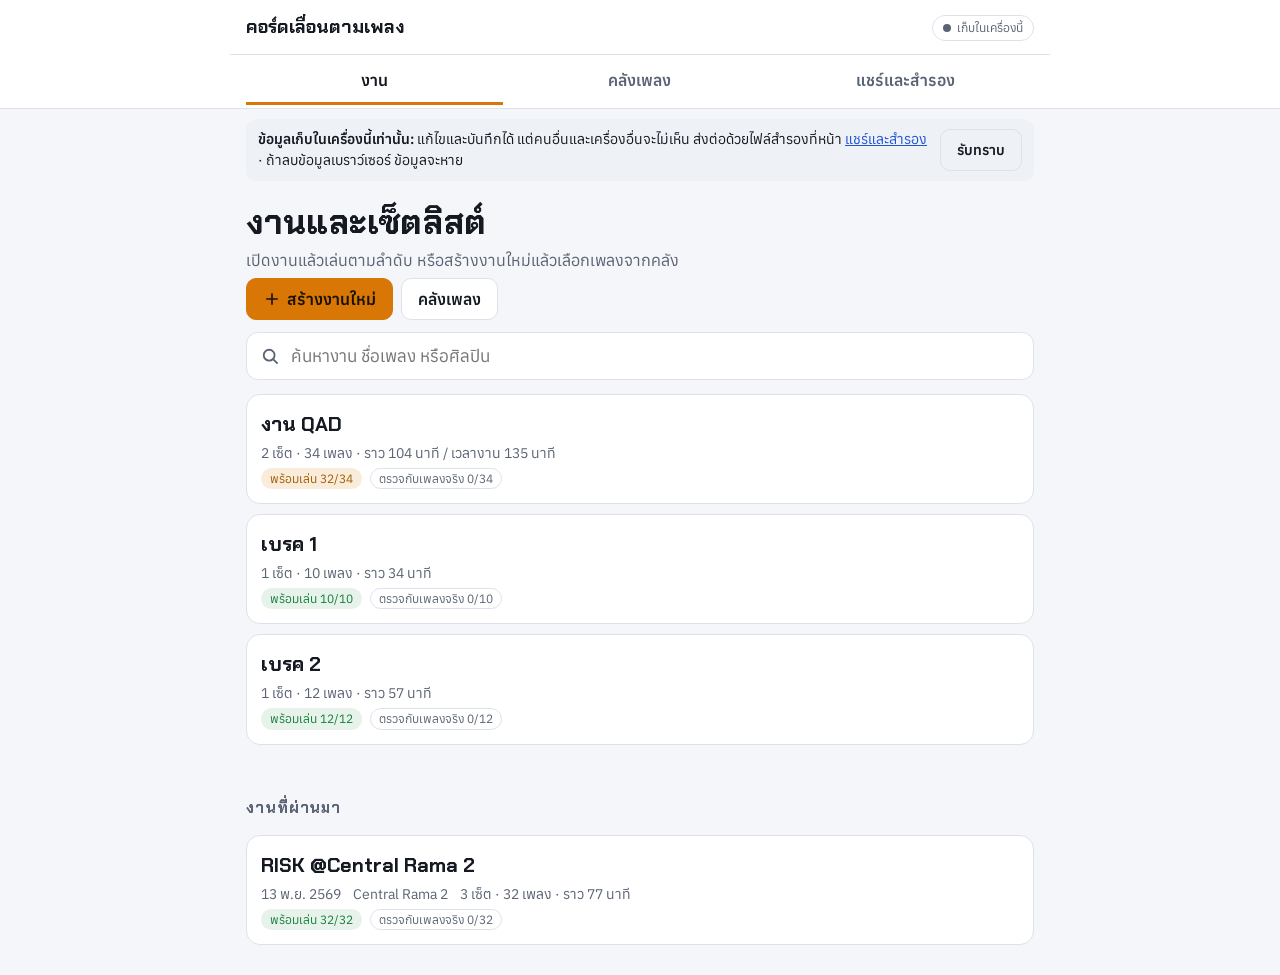
==== commit 889865d5: "Fill in the lyrics for นิดหน่อย, 191, ไม่สมศักดิ์ศรี and สัญญาเดือนหก The previous commit stopped be" ====
--- a/chord-scroller/index.html
+++ b/chord-scroller/index.html
@@ -344,7 +344,7 @@
 <div id="app"></div>
 
 <script>
-const BUILTIN = {"songs":[{"id":"s65esh9q3994","title":"แพ้ทาง","artist":"Labanoon","bpm":97,"source":"pdf","sourceCheck":"matched","musicCheck":"unchecked","blocks":[{"type":"instru","label":"INTRO","bars":["A","E","F#m","D"],"note":"( 2 Times )"},{"type":"lines","lines":[[["A","ทำไมเธอต้องยิ้ม ทุกทีที่"],["E","เดินสวนกัน"]],[["F#m","ทำไมเธอต้องหวาน ทุกคำที่"],["D","เอ่ยวาจา"]],[["A","ทำไมเธอต้องซึ้ง เวลาที่"],["E","ฉันมองตา"]],[["","ฉันจะ"],["F#m","บ้า.. อยู่"],["D","แล้ว"]]]},{"type":"lines","lines":[[["","เหมือนเธอ"],["A","มีเวทมนตร์ ทำ"],["F#m","ให้ใจฉันอ่อน"]],[["","รู้มั๊ย"],["D","เธอว่าใครเดือด"],["E","ร้อน"]]]},{"type":"lines","lines":[[["","* "],["A","ฉันแพ้ทางคนอย่าง"],["E","เธอ"]],[["","มันเอาแต่"],["F#m","เพ้อไม่กินไม่"],["D","นอน"]],[["","อยากบอกเธอสัก"],["A","ครั้ง"]],[["","โปรดเถอะนะ"],["E","ขอวอน"]],[["","หยุดน่ารักได้"],["F#m","ไหม"]],[["","ใจฉันกำลัง"],["D","ละลาย โอ้วโวโว้"]]]},{"type":"instru","label":"INSTRU","bars":["A","E","F#m","D"],"note":""},{"type":"lines","lines":[[["A","คนหน้าตาอย่างฉัน นั้นมันต้อง"],["E","เจียมหัวใจ"]],[["F#m","เก็บอาการเอาไว้ แม้ใจจะ"],["D","สั่นระรัว"]],[["A","อยากจะให้ดอกฟ้า เอ็นดูหมา"],["E","วัดสักตัว"]],[["","ก็ไม่"],["F#m","กล้าเอ่ย.. ออก"],["D","ไป"]]]},{"type":"lines","lines":[[["","เหมือนเธอ"],["A","มีเวทมนตร์ ทำ"],["F#m","ให้ใจฉันอ่อน"]],[["","รู้มั๊ย"],["D","เธอว่าใครเดือด"],["E","ร้อน.."]]]},{"type":"lines","lines":[[["","* "],["A","ฉันแพ้ทางคนอย่าง"],["E","เธอ"]],[["","มันเอาแต่"],["F#m","เพ้อไม่กินไม่"],["D","นอน"]],[["","อยากบอกเธอสัก"],["A","ครั้ง"]],[["","โปรดเถอะนะ"],["E","ขอวอน"]],[["","หยุดน่ารักได้"],["F#m","ไหม"]],[["","ใจฉันกำลัง"],["D","ละลาย โอ้วโวโว้"]]]},{"type":"instru","label":"INSTRU","bars":["A","A"],"note":""},{"type":"lines","lines":[[["A","เอาไงกันดีล่ะกับหัวใจ"]],[["E","เอาไงกันดีล่ะกับความรัก"]],[["F#m","เธอทำให้ใจมันต้องคิดหนัก"]],[["D","แพ้เต็มๆ พูดตรงๆ"]],[["A","ใจมันตะโกนว่ามันชอบเธอ"]],[["E","พอเจอจริงๆ ได้แต่ยืนงง"]],[["F#m","ให้ทำยังไงใจมันถึงปลง"],["D","หลงรักเธอจริงๆ"]]]},{"type":"lines","lines":[[["","* "],["A","ฉันแพ้ทางคนอย่าง"],["E","เธอ"]],[["","มันเอาแต่"],["F#m","เพ้อไม่กินไม่"],["D","นอน"]],[["","อยากบอกเธอสัก"],["A","ครั้ง"]],[["","โปรดเถอะนะ"],["E","ขอวอน"]],[["","หยุดน่ารักได้"],["F#m","ไหม"]],[["","ใจฉันกำลัง"],["D","ละลาย โอ้วโวโว้"]]]},{"type":"lines","lines":[[["A","เอาไงกันดีล่ะกับหัวใจ"]],[["E","เอาไงกันดีล่ะกับความรัก (หลงรักเธอ)"]],[["F#m","เธอทำให้ใจมันต้องคิดหนัก"]],[["D","แพ้เต็มๆ พูดตรงๆ (หลงรักเธอ)"]],[["A","ใจมันตะโกนว่ามันชอบเธอ"]],[["E","พอเจอจริงๆ ได้แต่ยืนงง (หลงรักเธอ)"]],[["F#m","ให้ทำยังไงใจมันถึงปลง"]],[["D","หลงรักเธอจนหมดใจ"]]]},{"type":"instru","label":"INSTRU","bars":["A","E","F#m","D","A"],"note":""}]},{"id":"s35ktkr7llxt","title":"ซมซาน","artist":"Loso","bpm":114,"source":"pdf","sourceCheck":"matched","musicCheck":"unchecked","blocks":[{"type":"instru","label":"INTRO","bars":["G","G","Em","Em","C","C","D","D"],"note":"( 2 Times )"},{"type":"lines","lines":[[["G","เกิดมาไม่เคย เจอใครเหมือน"],["Em","เธอ"]],[["C","หลับฝันละเมอ ภาพเธอคอย"],["D","หลอนทุกคืน"]],[["G","หลับลงคราใด อยากนอนไม่"],["Em","ยอมตื่น"]],[["C","ก็ทุกค่ำคืน เจอเธอที่"],["D","ปลายฟ้าไกล"]]]},{"type":"lines","lines":[[["G","ก็ได้แต่เพ้อ แต่"],["Em","ฝันลมลม"]],[["C","ก็หลงชื่นชม โดยเธอไม่"],["D","รู้ตัว"]],[["G","เจอเธอทีไร จิตใจ"],["Em","เต้นรัว"]],[["C","ฉันกลัวฉันกลัว กลัวเธอไม่"],["D","สนใจ"]]]},{"type":"lines","lines":[[["","* "],["Em","อยากเดินเข้าไป บอก"],["Bm","ว่ารักเธอ"]],[["","เว"],["C","ลาที่เจอที่เธอส่ง"],["D","ยิ้มมา (โอเย้)"]],[["Em","เหมือนดั่งโลกนี้ สดใส"],["Bm","ขึ้นทันตา"]],[["C","ในช่วงเวลาที่ต้องการ"],["D","ใคร เข้าใจสักคน"]]]},{"type":"instru","label":"INSTRU","bars":["G","G","Em","Em","C","C","D","D"],"note":"( 2 Times )"},{"type":"lines","lines":[[["","* "],["Em","อยากเดินเข้าไป บอก"],["Bm","ว่ารักเธอ"]],[["","เว"],["C","ลาที่เจอที่เธอส่ง"],["D","ยิ้มมา (โอเย้)"]],[["Em","เหมือนดั่งโลกนี้ สดใส"],["Bm","ขึ้นทันตา"]],[["C","ในช่วงเวลาที่ต้องการ"],["D","ใคร.."]]]},{"type":"lines","lines":[[["G","หากเธอมีใจ ก็บอก"],["Em","กันสักหน่อย"]],[["C","อย่าให้ฉันคอย คอยเธออย่าง"],["D","นี้เลย"]],[["G","ให้คอยนานๆ มันซมซาน"],["Em","รู้ไหมเอ่ย"]],[["C","ยิ่งเธอทำเฉย ฉันเองจะ"],["D","บ้าตาย"]]]},{"type":"lines","lines":[[["","* "],["Em","อยากเดินเข้าไป บอก"],["Bm","ว่ารักเธอ"]],[["","เว"],["C","ลาที่เจอที่เธอส่ง"],["D","ยิ้มมา (โอเย้)"]],[["Em","เหมือนดั่งโลกนี้ สดใส"],["Bm","ขึ้นทันตา"]],[["C","ในช่วงเวลาที่ต้องการ"],["D","ใคร เข้าใจสักคน"]]]},{"type":"instru","label":"INSTRU","bars":["G","G","Em","Em","C","C","D","D"],"note":"( 2 Times )"},{"type":"instru","label":"","bars":["G"],"note":""}]},{"id":"sye9q29uffct","title":"นิดหน่อย","artist":"Joey Phuwasit","bpm":102,"source":"dochord","sourceCheck":"unchecked","musicCheck":"unchecked","blocks":[{"type":"note","text":"ยังไม่มีเนื้อร้อง คอร์ดอย่างเดียว (คีย์ G) จาก dochord.com/375524"},{"type":"instru","label":"Intro","bars":["G"],"note":""},{"type":"instru","label":"","bars":["G","G","C","C"],"note":""},{"type":"instru","label":"","bars":["Em","Em","C","C"],"note":""},{"type":"lines","lines":[[["G",""]],[["C",""]],[["Em",""]],[["C",""]],[["G",""]],[["C",""]],[["Em",""]],[["C",""]],[["Em",""]],[["D",""]],[["C",""]],[["Em",""]],[["D/F#",""],["Am",""],["D",""]]],"section":"ท่อนร้อง"},{"type":"lines","lines":[[["C",""]],[["G",""]],[["C",""]],[["G",""]],[["Bm",""]],[["Em",""],["D",""]],[["Am",""],["D",""]],[["G",""]]],"section":"ท่อนฮุก"},{"type":"lines","lines":[[["G",""]],[["C",""]],[["Em",""]],[["C",""]],[["G",""]],[["C",""]],[["Em",""]],[["C",""]],[["Em",""]],[["D",""]],[["C",""]],[["Em",""]],[["D/F#",""],["Am",""],["D",""]]],"section":"ท่อนร้อง"},{"type":"lines","lines":[[["C",""]],[["G",""]],[["C",""]],[["G",""]],[["Bm",""]],[["Em",""],["D",""]],[["Am",""],["D",""]],[["G",""]]],"section":"ท่อนฮุก"},{"type":"instru","label":"Instru","bars":["C","C","Em","D"],"note":""},{"type":"instru","label":"","bars":["C","C","D","D"],"note":""},{"type":"lines","lines":[[["C",""]],[["G",""]],[["C",""]],[["G",""]],[["Bm",""]],[["Em",""],["Dm",""]],[["G",""],["Am",""],["D",""]],[["G",""],["E",""]],[["Am",""],["D",""]]],"section":"ท่อนฮุก"},{"type":"instru","label":"Outro","bars":["C","C","G"],"note":""}]},{"id":"snft2hozyujj","title":"191","artist":"Labanoon","bpm":136,"source":"dochord","sourceCheck":"unchecked","musicCheck":"unchecked","blocks":[{"type":"note","text":"ยังไม่มีเนื้อร้อง คอร์ดอย่างเดียว (คีย์ C) จาก dochord.com/29551"},{"type":"instru","label":"Intro","bars":["Am","Am","Dm","Dm"],"note":""},{"type":"instru","label":"","bars":["G","G","Am","Am","G"],"note":""},{"type":"lines","lines":[[["Am",""],["Dm",""]],[["Am",""]],[["Dm",""]],[["G",""]],[["Am",""],["G",""]],[["Am",""],["Dm",""]],[["Am",""],["Dm",""]],[["G",""],["Am",""]],[["G",""],["C",""]],[["Dm",""],["E",""]]],"section":"ท่อนร้อง"},{"type":"lines","lines":[[["C",""]],[["G",""]],[["F",""]],[["E",""]],[["C",""]],[["G",""]],[["F",""]],[["E",""]]],"section":"ท่อนฮุก"},{"type":"lines","lines":[[["Am",""],["Dm",""]],[["Am",""]],[["Dm",""]],[["G",""],["Am",""]]],"section":"ท่อนร้อง"},{"type":"instru","label":"Instru","bars":["Am","Am","Dm","Dm"],"note":""},{"type":"instru","label":"","bars":["G","G","Am","Am"],"note":""},{"type":"lines","lines":[[["G",""],["C",""]],[["Dm",""],["E",""]]],"section":"ท่อนร้อง"},{"type":"lines","lines":[[["C",""]],[["G",""]],[["F",""]],[["E",""]],[["C",""]],[["G",""]],[["F",""]],[["E",""]]],"section":"ท่อนฮุก"},{"type":"lines","lines":[[["Am",""],["Dm",""]],[["Am",""]],[["Dm",""]],[["G",""]]],"section":"ท่อนร้อง"},{"type":"instru","label":"Instru","bars":["Am"],"note":""},{"type":"instru","label":"","bars":["Am","Am","Dm","Dm"],"note":""},{"type":"instru","label":"","bars":["G","G","Am","Am"],"note":""},{"type":"instru","label":"","bars":["Am","Am","Dm","Dm"],"note":""},{"type":"instru","label":"Outro","bars":["G"],"note":""},{"type":"instru","label":"","bars":["Am"],"note":""}]},{"id":"spcyyr1rtny8","title":"ยาม","artist":"Labanoon","bpm":131,"source":"pdf","sourceCheck":"matched","musicCheck":"unchecked","blocks":[{"type":"instru","label":"INTRO","bars":["F#m"],"note":"( 4 Times )"},{"type":"lines","lines":[[["","เหม่อมอง"],["F#m","ฟ้า.. อาอ่าอาอ่า"]],[["","แม้มันเป็นคืนที่"],["Bm","เหงา"]],[["","ฝืนใจไม่ยอมให้"],["D","หาว"]],[["E","ฉันรอจะคุยกับ"],["F#m","เธอ"]]]},{"type":"lines","lines":[[["","อยู่นอก"],["F#m","รั้ว.. อาอ่าอาอ่า"]],[["","หัวใจมั่นคง"],["Bm","เสมอ รักเดียวก็มีแต่"],["D","เธอ"]],[["E","เมื่อไรจะยอม"],["F#m","เข้าใจ.."],["F#",""]]]},{"type":"lines","lines":[[["Bm","ดึกดื่นค่ำคืนเธอคงฝันหวานไม่รู้ใครเป็น"],["F#m","ไง"]],[["Bm","ดึกดื่นค่ำคืนเธอจะนึกถึงบ้างไหมใครมา"],["F#m","รอ"]],[["","ฉันเพียงต้องการจะ"],["D","ขอ"]],[["C#7","ถ้อยคำดีๆ สัก"],["F#m","คำ.."],["E",""]]]},{"type":"lines","lines":[[["","* ไม่ได้ยินว่า"],["A","รัก ฉันก็ยังไม่"],["E","ไป"]],[["","ต้องหลับ"],["D","ในตรงนี้ก็"],["F#m","ตาม"]],[["","ไม่ได้ยินว่า"],["A","รัก ฉันจะขอเป็น"],["E","ยาม"]],[["","อยู่ประ"],["D","จำจนเช้าทุก"],["C#7","วัน.."]],[["","เฝ้าบ้านให้เธอ"]]]},{"type":"instru","label":"INSTRU","bars":["F#m"],"note":"( 4 Times )"},{"type":"lines","lines":[[["","อยู่นอก"],["F#m","รั้ว.. อาอ่าอาอ่า"]],[["","หัวใจมั่นคง"],["Bm","เสมอ รักเดียวก็มีแต่"],["D","เธอ"]],[["E","เมื่อไรจะยอม"],["F#m","เข้าใจ.."],["F#",""]]]},{"type":"lines","lines":[[["Bm","ดึกดื่นค่ำคืนเธอคงฝันหวานไม่รู้ใครเป็น"],["F#m","ไง"]],[["Bm","ดึกดื่นค่ำคืนเธอจะนึกถึงบ้างไหมใครมา"],["F#m","รอ"]],[["","ฉันเพียงต้องการจะ"],["D","ขอ"]],[["C#7","ถ้อยคำดีๆ สัก"],["F#m","คำ.."],["E",""]]]},{"type":"lines","lines":[[["","* ไม่ได้ยินว่า"],["A","รัก ฉันก็ยังไม่"],["E","ไป"]],[["","ต้องหลับ"],["D","ในตรงนี้ก็"],["F#m","ตาม"]],[["","ไม่ได้ยินว่า"],["A","รัก ฉันจะขอเป็น"],["E","ยาม"]],[["","อยู่ประ"],["D","จำจนเช้าทุก"],["C#7","วัน"]]]},{"type":"lines","lines":[[["","* ไม่ได้ยินว่า"],["A","รัก ฉันก็ยังไม่"],["E","ไป"]],[["","ต้องหลับ"],["D","ในตรงนี้ก็"],["F#m","ตาม"]],[["","ไม่ได้ยินว่า"],["A","รัก ฉันจะขอเป็น"],["E","ยาม"]],[["","อยู่ประ"],["D","จำจนเช้าทุก"],["C#7","วัน.."]],[["","เฝ้าบ้านให้"],["F#m","เธอ"]]]},{"type":"instru","label":"INSTRU","bars":["D","D","F#m","F#m"],"note":""},{"type":"instru","label":"","bars":["D","D","F#m","F#m"],"note":""},{"type":"instru","label":"","bars":["F#m","F#m","E"],"note":""},{"type":"lines","lines":[[["","* ไม่ได้ยินว่า"],["A","รัก ฉันก็ยังไม่"],["E","ไป"]],[["","ต้องหลับ"],["D","ในตรงนี้ก็"],["F#m","ตาม"]],[["","ไม่ได้ยินว่า"],["A","รัก ฉันจะขอเป็น"],["E","ยาม"]],[["","อยู่ประ"],["D","จำจนเช้าทุก"],["C#7","วัน"]]]},{"type":"lines","lines":[[["","* ไม่ได้ยินว่า"],["A","รัก ฉันก็ยังไม่"],["E","ไป"]],[["","ต้องหลับ"],["D","ในตรงนี้ก็"],["F#m","ตาม"]],[["","ไม่ได้ยินว่า"],["A","รัก ฉันจะขอเป็น"],["E","ยาม"]],[["","อยู่ประ"],["D","จำจนเช้าทุก"],["C#7","วัน.."]],[["","เฝ้าบ้านให้"],["F#m","เธอ"]]]},{"type":"lines","lines":[[["","แม้ทุกๆ คืนต้อง"],["D","เหงา"]],[["E","ฉันยังมีใจให้"],["F#m","เธอ"]],[["","แม้ทุกๆ คืนต้อง"],["D","หาว"]],[["","ฉันยังเฝ้ารอ"],["E","เสมอ หวังให้เธอรักยาม.."]]]},{"type":"instru","label":"INSTRU","bars":["F#m"],"note":"( 5 Times )"}]},{"id":"su5my3p6zvqx","title":"รักสนุก","artist":"Flame","bpm":100,"source":"pdf","sourceCheck":"matched","musicCheck":"unchecked","blocks":[{"type":"instru","label":"INSTRU","bars":["Am","F","G","E"],"note":"( 2 Times )"},{"type":"instru","label":"","bars":["F","G","Em","Am","F","G","Em","E"],"note":""},{"type":"instru","label":"","bars":["Am","Am","Dm","Em"],"note":""},{"type":"lines","lines":[[["","ใน"],["Am","ค่ำคืนที่มีแสงไฟ"],["Dm","สลัว"]],[["","มีคนมากมาย ช่างดูวุ่น"],["Em","วาย ส่งผลต่อ"]],[["Am","ใจของคนที่มันขี้เหงา "],["Dm","โลกเป็นของเรา"]],[["","ในความต้อง"],["Em","การ ของฉันและเธอ"]]]},{"type":"lines","lines":[[["Dm","เพียงแค่ในพริบตาอารมณ์อ่อนไหวในความมืดมน"]],[["","สับ"],["Em","สนค้นหาทาง"],["Am","ออกก็ยังไม่เจอสักที"]],[["Dm","ใจของเธอที่มีเจ้าของมันถูกจับจอง ไม่บอกสักคำ"]],[["","จึง"],["F","ปล่อยตัวปล่อยใจให้ไปกับ"],["E","เธอ"]]]},{"type":"lines","lines":[[["","** (เธอบอก)(เพราะเธอ)แค่รักส"],["F","นุกแต่ไม่อยากผูก"],["G","พัน"]],[["","เรื่องเธอกับฉันคืน"],["Em","นี้ให้คิดว่ามันแค่ฝันได้"],["Am","ไหม"]],[["","เธอนั้นไม่อยากจะ"],["F","ผูก เพราะว่ามีเจ้าของหัว"],["G","ใจ"]],[["","สนุกกันต่อดี"],["Em","ไหมเจ้าของหัวใจไม่รู้อยู่"],["E","แล้ว"],["(Am)",""]],[["","(รักสนุกแต่ไม่ผูกพัน)"]]]},{"type":"instru","label":"INSTRU","bars":["Am","Am","Dm","Em"],"note":""},{"type":"lines","lines":[[["Am","แล้วก็มีสายตาที่มองเข้า"],["Dm","มา มันเริ่มหวั่นไหว"]],[["","เมื่อเสียงหัว"],["Em","ใจส่งผลต่อ"]],[["Am","ให้ฉันเป็นแค่ตัวผ่อนคลาย"]],[["Dm","ช่วยดับกระหาย กับความต้อง"],["Em","การ ของฉันและเธอ"]]]},{"type":"lines","lines":[[["","* "],["Dm","เพียงแค่ในพริบตาเธอเดินเข้ามาจับมือทักทาย"]],[["","ไม่"],["Em","คิดให้จบลงเอยแบบ"],["Am","นี้มันก็เร็วเกินไป"]],[["Dm","ฉันรู้เธอมีเจ้าของมาจับมาจองมาแอบนอกใจ"]],[["","คงไม่"],["F","ปล่อยตัวปล่อยใจกับ"],["E","เธอ"]]]},{"type":"note","text":"( ซ้ำ ** )"},{"type":"lines","lines":[[["","*** เพราะเธอแค่รักส"],["F","นุก แต่ไม่อยากให้มารัก"],["G","กัน"]],[["","ถ้าคิดจะผูกจะ"],["Em","พัน oh just say no เธอมีแฟน"],["Am","แล้ว"]],[["","เจ้าของหัวใจไม่"],["F","อยู่ หนูร่าเริงเพราะไม่มี"],["G","แมว"]],[["","โอเคเธอมีแฟน"],["Em","แล้วไม่ต้องไปคิดให้มันเป็น"],["E","ทุกข์"]],[["","รักสนุกแต่ไม่ผูกพัน"]]]},{"type":"instru","label":"INSTRU","bars":["Am","Am","Dm","Em"],"note":""},{"type":"instru","label":"","bars":["F","G","Em","Am","F","G","Em","E"],"note":""},{"type":"note","text":"( ซ้ำ * , ** , *** )"},{"type":"instru","label":"INSTRU","bars":["F","G","Em","Am"],"note":""},{"type":"lines","lines":[[["","เพราะ"],["F","เธอแค่รักสนุก เลยไม่คิดเลยที่จะผูกจะพัน"]],[["G","เรื่องเธอกับฉันคืนนั้นให้คิดว่ามันแค่ฝันได้ไหม"]],[["Em","เธอนั้นไม่อยากจะผูกเพราะเธอดันมีเจ้าของหัวใจ"]],[["E","รักสนุกแต่ไม่ผูกพัน"]]]},{"type":"instru","label":"INSTRU","bars":["Am","F","G","E","Am"],"note":""}]},{"id":"s7van5e2iw52","title":"ไม่สมศักดิ์ศรี","artist":"ไท ธนาวุฒิ","bpm":81,"source":"dochord","sourceCheck":"unchecked","musicCheck":"unchecked","blocks":[{"type":"note","text":"ยังไม่มีเนื้อร้อง คอร์ดอย่างเดียว (คีย์ C) จาก dochord.com/56522"},{"type":"instru","label":"Intro","bars":["C","F","G","C"],"note":""},{"type":"lines","lines":[[["Am",""],["G",""],["Am",""]],[["G",""],["Am",""]],[["G",""],["F",""]],[["Am",""],["G",""],["Am",""]],[["G",""],["Am",""],["G",""]],[["F",""],["G",""]]],"section":"ท่อนร้อง"},{"type":"lines","lines":[[["Dm",""],["G",""]],[["C",""],["G/B",""],["Am",""]],[["Dm",""],["G",""],["C",""],["C7",""]],[["Dm",""],["G",""]],[["C",""],["G/B",""],["Am",""]],[["Dm",""],["G",""],["C",""]]],"section":"ท่อนฮุก"},{"type":"lines","lines":[[["Am",""],["G",""],["Am",""]],[["G",""],["Am",""],["G",""]],[["F",""],["G",""]]],"section":"ท่อนร้อง"},{"type":"lines","lines":[[["Dm",""],["G",""]],[["C",""],["G/B",""],["Am",""]],[["Dm",""],["G",""],["C",""],["C7",""]],[["Dm",""],["G",""]],[["C",""],["G/B",""],["Am",""]],[["Dm",""],["G",""],["C",""]]],"section":"ท่อนฮุก"},{"type":"instru","label":"Instru","bars":["Am","AmM7","Am7","Am6"],"note":""},{"type":"instru","label":"","bars":["Dm","G","F","G"],"note":""},{"type":"lines","lines":[[["Dm",""],["G",""]],[["C",""],["G/B",""],["Am",""]],[["Dm",""],["G",""],["C",""],["C7",""]],[["Dm",""],["G",""]],[["C",""],["G/B",""],["Am",""]],[["Dm",""],["G",""],["C",""]],[["Dm",""],["G",""],["C",""]]],"section":"ท่อนฮุก"}]},{"id":"saktgzg7rt78","title":"สัญญาเดือนหก","artist":"Joey Phuwasit","bpm":102,"source":"dochord","sourceCheck":"unchecked","musicCheck":"unchecked","blocks":[{"type":"note","text":"ยังไม่มีเนื้อร้อง คอร์ดอย่างเดียว (คีย์ G) จาก dochord.com/366738"},{"type":"instru","label":"Intro","bars":["Em","C","G","D"],"note":""},{"type":"lines","lines":[[["Em",""]],[["C",""]],[["G",""]],[["D",""]],[["Em",""]],[["C",""]],[["G",""]],[["D",""]],[["Em",""]],[["C",""]],[["G",""]],[["D",""]],[["C",""]],[["Em",""]],[["G",""]],[["D",""]]],"section":"ท่อนร้อง"},{"type":"lines","lines":[[["G",""]],[["D",""]],[["Em",""]],[["C",""]],[["G",""]],[["D",""]],[["Em",""]],[["C",""]],[["Em",""]],[["Em",""]],[["C",""]],[["G",""]],[["D",""]]],"section":"ท่อนฮุก"},{"type":"instru","label":"Instru","bars":["Em"],"note":""},{"type":"lines","lines":[[["C",""]],[["Em",""]],[["G",""]],[["D",""]]],"section":"ท่อนร้อง"},{"type":"lines","lines":[[["G",""]],[["D",""]],[["Em",""]],[["C",""]],[["G",""]],[["D",""]],[["Em",""]],[["C",""]],[["G",""]],[["D",""]],[["Em",""]],[["C",""]]],"section":"ท่อนฮุก"},{"type":"instru","label":"Outro","bars":["G"],"note":""}]},{"id":"sq4665u99a6z","title":"กลัวลืม","artist":"นนท์ ธนนท์ x TMD","bpm":150,"source":"pdf","sourceCheck":"matched","musicCheck":"unchecked","blocks":[{"type":"instru","label":"Intro","bars":["D A/C#","Bm A","G F#m","Em A"],"note":""},{"type":"lines","lines":[[["D","วันคืนที่เคยมี กับเวลาของ"],["A/C#","เรา ไม่"],["Bm","เคยเลยจะรางเลือน แม้เป็นเรื่อง"],["A","เก่า"]],[["G","ครั้งแรกที่เจอ "],["F#m","ที่ที่พบเธอ "],["Em","ครั้งแรกที่ได้คุยกัน "],["A","ยังคงจำได้ทุกคำ"]],[["D","ของขวัญที่เธอทำ รูปเธอที่"],["A/C#","ฉันถ่าย เก็บ"],["Bm","มันไว้อย่างดียังไม่เคยจะทิ้ง"],["A","ไป"]],[["G","ทุกข้อความที่เคยส่ง "],["F#m","ยังคงเก็บไว้ "],["Em","ไม่คิดจะลบเลยสัก"],["A","ครั้ง"]]]},{"type":"lines","lines":[[["Em","ทุกเรื่องเก่า ๆ ยัง"],["F#m","ไม่เคย..ลบมัน"],["G","ไป ฉันไม่ต้อง"],["F#m","การ "],["Bm","ให้มันเลือน"],["Em","หาย"],["A",""]],[["","* เพราะฉัน"],["D","กลัวจะลืม ช่วงเวลา ที่เคย"],["F#7","รักกัน แม้จะ"],["Bm","เจ็บเท่าไร เมื่อเวลา ที่นึก"],["D7","ถึงมัน"]],[["G","ฉันเลือกจะจำ เพราะ"],["F#m","ทุกความ"],["Bm","ทรงจำ "],["Em","สวยงามเกินกว่าที่จะ"],["A","ลบมันไป"]]]},{"type":"instru","label":"Instru","bars":["D F#7","Bm A","G F#m","Em A"],"note":""},{"type":"lines","lines":[[["D","ทุกความทรงจำมากมายที่ผ่าน ใครๆก็บอกอย่าง"],["A/C#","งั้นอย่างงี้"]],[["Bm","แต่ในสมองของฉันไม่มี ไม่เคยมีความ"],["F#m","ทรงจำอันนั้น"]],[["G","พยายามจะนึกให้ตายเท่าไหร่ "],["F#m","ไม่อยากจะลืมมันไปง่ายๆ"]],[["Em","I’ll take my medicines หวังว่า"],["A","สักวันคงหาย"]],[["","กับ"],["D","เรื่องที่ไม่เคยอยากจะคิดก็ยังคงคิดวน"],["A/C#","ในใจ แต่"],["Bm","เรื่องที่อยากจะจำกลับจำไม่ได้ไม่รู้ต้อง"],["F#m","ทำไง"]],[["","ใคร"],["G","ๆก็บอกว่าฉันมันป่วย "],["F#m","จริงๆแล้วฉันเองที่มันห่วย"]],[["Em","ไม่ต้องไปโทษว่าดวงมันซวย ที่"],["A","เจ็บแทบเกือบตาย"]],[["Em","อยากเก็บทุกความทรงจำทุกสิ่งดีๆไม่อยากจะลืมหรือลบมันไป"]],[["","แต่"],["F#m","สักวันนึงสมองฉัน ที่มันอ่อนแอ ก็คงจะไม่ทำตามหัวใจ"]],[["","I "],["G","don’t know what to do to keep u "],["F#m","in my me"],["Bm","mories."]],[["","มันอยากจะ"],["Em","จำ แต่ทำไม่ไหว My chemicals "],["A","fxxx me up I need a doc ..."]]]},{"type":"note","text":"( * )"},{"type":"instru","label":"Instru","bars":["D F#7","Bm A"],"note":""},{"type":"lines","lines":[[["","เพราะทุก"],["G","วันเวลาที่เรา"],["F#m","รักกัน "],["Bm",""],["Em","สวยงามเกินกว่าที่จะ"],["A","ลบมันไป"]]]},{"type":"instru","label":"Outro","bars":["D A/C#","Em A","D"],"note":""}]},{"id":"sqgcdk472zpr","title":"ขอ","artist":"Lomosonic","bpm":170,"source":"pdf","sourceCheck":"matched","musicCheck":"unchecked","blocks":[{"type":"instru","label":"Intro","bars":["E","E","A","A"],"note":"( 2 Times )"},{"type":"lines","lines":[[["E","จากวันนั้น ฉันไม่รู้ว่า"],["A","นานเท่าไหร่ ที่เรา "],["E","ได้จากกัน เหตุผลใด ๆ ไม่"],["A","ใช่เรื่องใหญ่วันนี้"]],[["E","ได้มองตา ตาดวงเดิมคู่"],["A","นั้นอบอุ่นเหลือเกิน "],["E","เธอกับฉัน ความทรงจำมาก"],["A","มาย"]]]},{"type":"lines","lines":[[["","* ไม่อยากจะ"],["E","ขอ ให้เวลานี้เป็นของเรา ไม่อยากจะ"],["A","ถาม ว่าเราจะเหมือนเดิมได้ไหม"]],[["","แค่อยากให้"],["C#m","รู้ ที่ผ่านมานั้น ฉันคิดถึงเธอสุด"],["A","หัวใจ"],["(B)",""]],[["","(แค่อยาก"],["C#m","ให้รู้ ว่าในวัน"],["B","นี้ ฉันเหมือนได้เจอลม"],["A","หายใจ)"]]]},{"type":"lines","lines":[[["","** "],["C#m","กว่าที่จะ"],["G#m","รู้ ว่าตัวเธอ"],["A","นั้นสำคัญเท่า"],["E","ไร "],["C#m","และก็ได้"],["G#m","รู้ ในวันที่"],["A","ฉัน เสียเธอ"],["B","ไป"]]]},{"type":"instru","label":"Instru","bars":["E","E","A","A","C#m","C#m","A","A"],"note":""},{"type":"note","text":"( * )"},{"type":"instru","label":"Instru","bars":["E","E","A","A","C#m","B","A","A"],"note":""},{"type":"note","text":"( * , * , * )"},{"type":"instru","label":"Instru","bars":["E","E","A","A","C#m","B","A","A"],"note":"( 4 Times )"},{"type":"instru","label":"","bars":["E"],"note":""}]},{"id":"s32vyeprzcll","title":"Circle","artist":"Potato","bpm":143,"source":"pdf","sourceCheck":"matched","musicCheck":"unchecked","blocks":[{"type":"instru","label":"Intro","bars":["Csus2","Csus2","Em","Em"],"note":"( 2 Times )"},{"type":"lines","lines":[[["Csus2","เจ็บที่เขามาแปรเปลี่ยนไป จากเคยรักกันดีทุก"],["Em","วัน เวลา จบตรงน้ำตา ความเสียใจ"]],[["Csus2","โอดครวญขอให้เขากลับมา อยากจะย้อนเวลา แล้ว"],["Em","ได้อะไร ก็ยิ่งเสียใจ ทรมาน"]]]},{"type":"lines","lines":[[["","* "],["Am","วัน"],["Bm","นี้ขอให้"],["D","เธอฟังฉัน (พรุ่งนี้ยังมี จำไว้)"]]]},{"type":"lines","lines":[[["","** สุข ทุกข์ "],["G","มันก็วนอยู่อย่างนี้ สิ่งร้าย"],["Bm","ดีก็วนอยู่อย่างนั้น ก่อนนี้"],["C","รักกันมา เลิกกันไป มัน"],["Am","เป็น ธรรม"],["D","ดา"]],[["","อย่าฝัง"],["G","ใจในวันที่ผ่านพ้น ชีวิต"],["Bm","คน มี"],["Em","พบมีจากลา "],["C","เรื่องดีๆ "],["Bm","รักดีๆ "],["Am","เดี๋ยวก็มี"],["D","สักวันที่วนเข้ามา"]]]},{"type":"instru","label":"Instru","bars":["Csus2","Csus2","Em","Em"],"note":""},{"type":"lines","lines":[[["Csus2","หากมองฟ้ายังเจอหมู่ดาว หากตอนเช้ายังมองเห็น"],["Em","แสงตะวัน นั่นคือสัญญาณเตือนหัวใจ"]]]},{"type":"note","text":"( * , ** )"},{"type":"instru","label":"Instru","bars":["Csus2","Csus2","Em","Em"],"note":"( 2 Times )"},{"type":"instru","label":"","bars":["Am","Bm","C","C","Am","Bm","C","D"],"note":""},{"type":"note","text":"( ** )"},{"type":"instru","label":"Outro","bars":["Csus2","Csus2","Em","Em"],"note":"( 2 Times )"},{"type":"instru","label":"","bars":["Em"],"note":""}]},{"id":"sy2jqu11vkyw","title":"ช่างมัน","artist":"Somkiat","bpm":117,"source":"pdf","sourceCheck":"matched","musicCheck":"unchecked","blocks":[{"type":"instru","label":"Intro","bars":["A","B","E","E"],"note":""},{"type":"lines","lines":[[["","ทั้งๆที่"],["A","เรา อ่อน"],["B","แอเสียจนว่าง"],["E","เปล่า ทั้งๆที่"],["A","เรา อ่อน"],["B","แอเสียจนหยัด"],["E","ยืน แทบไม่"],["C#m","ไหว"]]]},{"type":"lines","lines":[[["","* "],["F#m","ถึงโกรธที่เป็นอย่างนี้อยู่"],["B","ได้ กี่ครั้งกับเรื่องบ้าๆ"],["G#m","เดิมๆ  อีกกี่ครั้งที่เจอกับคนที่"],["C#m","เบลอ"]],[["F#m","ถึงเกลียดแต่เราก็ยังต้อง"],["B","เจอ  และจะเป็นเช่นนี้"],["E","เสมอ"]]]},{"type":"lines","lines":[[["","** ถ้าหากว่ามาก"],["A","ไป  ให้ทิ้ง"],["F#m","ไป อย่าไป"],["C#m","สนถ้อยคำของคนที่ทำให้"],["B","เรานั้นต้องมาเจ็บ"]],[["","แล้ว"],["A","ไง ไม่สน"],["F#m","ใจ อย่าไป"],["C#m","เสียเวลาไม่ต้องมาทน  เพราะ"],["B","เราไม่ควรจะแบกรับ"],["A","ไว้....ช่าง"],["Am","ใคร"]]]},{"type":"instru","label":"Instru","bars":["A","B","E","E"],"note":""},{"type":"lines","lines":[[["","ทั้งๆที่"],["A","เรา ไม่"],["B","เคยคิดร้ายใคร"],["E","ก่อน ถึงแม้อย่าง"],["A","นั้น ก็"],["B","โดนเสียจนเกือบ"],["E","ยืน แทบไม่"],["C#m","ไหว"]]]},{"type":"note","text":"( * , ** )"},{"type":"instru","label":"Instru","bars":["C#m"],"note":"( 4 Times )"},{"type":"instru","label":"","bars":["G#m","A","C#m","B/D#","E","E","E","E"],"note":""},{"type":"note","text":"( ** )"},{"type":"instru","label":"Outro","bars":["C#m"],"note":""}]},{"id":"s8z91aufn3d6","title":"ยื้อ","artist":"Potato","bpm":167,"source":"pdf","sourceCheck":"matched","musicCheck":"unchecked","blocks":[{"type":"instru","label":"INTRO","bars":["Dm","Bb","C","Dm"],"note":"( 2 Times )"},{"type":"note","text":"ชีทเขียนอินโทรเป็น Dm Bb C Dm แต่ทั้งเพลงอยู่คีย์ Bm (ทางเดียวกันในคีย์ Bm คือ Bm G A Bm) เช็กกันก่อนเล่น"},{"type":"lines","lines":[[["Bm","แค่ฝันว่าเธอ"],["G","จากไป ก็"],["A","ร้ายแรงเกินกว่า"]],[["D","หัวใจ"],["A/C#","คนจะทนรับ"],["Bm","ไหว"]],[["","ฉันจะไม่ยอมปล่อย"],["G","มือเธอ"]],[["","แม้ว่าต้องเจอสิ่ง"],["A","ใดๆ"]],[["","ตราบ"],["F#m","ที่ฉันยังคงหาย"],["Em","ใจ"]]]},{"type":"lines","lines":[[["","ต่อให้"],["A","เป็นกฎเกณฑ์ของ"],["F#m","ฟ้า"]],[["","ต่อให้"],["Bm","นี่คือโชคชะ"],["Em","ตา"]],[["","จะขีดเขียนให้มันเปลี่ยน"],["F#m","ไป"]],[["","เพียงเธอกอดฉัน"],["G","ไว้ ก็ไม่ต้องกลัวสิ่ง"],["A","ใด"]]]},{"type":"lines","lines":[[["","* "],["G","จะยื้อทุก"],["A","ทาง กีดขวางเส้น"],["Bm","ทางนั้น"]],[["","ทางที่มันจะทำให้"],["D","เธอและฉันต้องห่าง"],["G","ไกล"]],[["","ชีวิต"],["A","ที่มี.. ไม่คิดเสีย"],["F#m","ใจ"]],[["","จะยัง"],["G","ไง.. ไม่"],["A","ยอม.. เสียเธอ.."]]]},{"type":"instru","label":"INSTRU","bars":["Bm","Bm"],"note":""},{"type":"lines","lines":[[["Bm","แค่ฝันว่าเธอ"],["G","จากไป ก็"],["A","ร้ายแรงเกินกว่า"]],[["D","หัวใจ"],["A/C#","คนจะทนรับ"],["Bm","ไหว"]],[["","ฉันไม่มีทางปล่อย"],["G","มือเธอ"]],[["","ให้ไปเจอสิ่ง"],["A","ร้ายๆ"]],[["","ตราบ"],["F#m","ที่ฉันยังคงหาย"],["Em","ใจ"]]]},{"type":"lines","lines":[[["","ต่อให้"],["A","เป็นกฎเกณฑ์ของ"],["F#m","ฟ้า"]],[["","ทุกสิ่ง"],["Bm","แม้มีวันเลิก"],["Em","รา"]],[["","แต่เขียนให้มันเปลี่ยน"],["F#m","ไป"]],[["","เพียงเธอกอดฉัน"],["G","ไว้ ก็ไม่ต้องกลัวสิ่ง"],["A","ใด"]]]},{"type":"lines","lines":[[["","* "],["G","จะยื้อทุก"],["A","ทาง กีดขวางเส้น"],["Bm","ทางนั้น"]],[["","ทางที่มันจะทำให้"],["D","เธอและฉันต้องห่าง"],["G","ไกล"]],[["","ชีวิต"],["A","ที่มี.. ไม่คิดเสีย"],["F#m","ใจ"]],[["","จะยัง"],["G","ไง.. ไม่"],["A","ยอม.. เสียเธอ.."]]]},{"type":"instru","label":"INSTRU","bars":["G","A","Bm","D A/C#"],"note":""},{"type":"lines","lines":[[["G","วอนให้ท้องทะ"],["A","เล วอนให้ลมและ"],["Bm","ดาว"]],[["","เป็นพ"],["D","ลังให้ฉันก้าวผ่าน"],["G","ไป"]],[["","สิ่งสุดท้าย"],["A","ที่มี เป็นดั่งลมหาย"],["F#m","ใจ"]],[["","ปล่อยให้"],["G","ฟ้า.. พา"],["A","ไป.. ไม่"],["Bm","ได้.."]],[["","ทุกสิ่งทุกอย่างมีเลิก"],["G","รา.."]],[["A","มันเป็นไปตามกาล"],["Bm","เวลา.."]],[["","มีพบมีพรากมีจาก"],["G","ไป"]],[["","คงต้องยอมทำ"],["A","ใจ คงต้องยอมเสีย"],["G","ใจ"]]]},{"type":"lines","lines":[[["","* จะยื้อทุกทาง กีดขวางเส้น"],["Bm","ทางนั้น"]],[["","ทางที่มันจะทำให้"],["D","เธอและฉันต้องห่าง"],["G","ไกล"]],[["","ชีวิต"],["A","ที่มี.. ไม่คิดเสีย"],["F#m","ใจ"]],[["","จะยัง"],["G","ไง.. ไม่"],["A","ยอม.. เสีย"],["G","เธอ.."]],[["","(จะยื้อทุก"],["A","ทาง ) อยากขวางชะ"],["Bm","ตานั้น"]],[["","ปล่อย"],["D","มันให้เป็นไป"]],[["G","ชีวิต"],["A","ที่มี.. ไม่คิดเสีย"],["F#m","ใจ"]],[["","จะยัง"],["G","ไง.. ไม่"],["A","ยอม.. เสีย"],["Bm","เธอ.."]]]},{"type":"instru","label":"INSTRU","bars":["Bm"],"note":""}]},{"id":"syrm4utwtd3v","title":"จี๊จ๊ะ","artist":"Silly Fools","bpm":128,"source":"pdf","sourceCheck":"matched","musicCheck":"unchecked","blocks":[{"type":"instru","label":"Intro","bars":["Bmsus2","Gsus2"],"note":"( 4 Times )"},{"type":"instru","label":"","bars":["D","Bm","A","G"],"note":"( 2 Times ) Bm"},{"type":"lines","lines":[[["Bmsus2","อย่าโกรธกัน"],["Gsus2","เลย "],["Bmsus2","ยกโทษให้"],["Gsus2","ฉันถ้าทำผิดไป "],["Bmsus2","อย่าโทษฉัน"],["Gsus2","เลย "],["Bmsus2","ฉันเพียงต้อง"],["Gsus2","การให้เธอเข้าใจ"]]]},{"type":"lines","lines":[[["D","* ช่วยบอกได้"],["Dmaj7","ไหมต้องการสิ่ง"],["Bm","ใด ช่วยบอกได้"],["G","ไหมฉันให้ทุกอย่าง"]],[["D","ช่วยบอกได้"],["Dmaj7","ไหม ช่วยบอกได้"],["Bm","ไหม ช่วยบอกได้"],["G","ไหม"]]]},{"type":"lines","lines":[[["","** แต่อย่ามา"],["D","จี๊จ๊ะให้มันมาก"],["Bm","ไป มันจะเป็นบ้า เรื่อง"],["A","เล็กจะกลายเป็นเรื่อง"],["G","ใหญ่"]],[["","หากเปลี่ยนเป็น"],["D","จ๊ะจ๋าจะดีกว่า"],["Bm","ไหม ฉันว่าเข้าท่า แต่ถ้า"],["A","จี๊จ๊ะฉันก็ต้อง"],["G","ไป"]]]},{"type":"note","text":"( ** )"},{"type":"lines","lines":[[["Bmsus2","ก็บอกมา"],["Gsus2","เลย "],["Bmsus2","เป็นเพียงคำ"],["Gsus2","ถามเพื่อความเข้าใจ "],["Bmsus2","อย่าโทษฉัน"],["Gsus2","เลย "],["Bmsus2","ฉันเพียงต้อง"],["Gsus2","การให้เธอเข้าใจ"]]]},{"type":"note","text":"( * , ** , ** )"},{"type":"instru","label":"Instru","bars":["Bm"],"note":""},{"type":"instru","label":"","bars":["D","Bm","A","G"],"note":""},{"type":"lines","lines":[[["","แต่อย่ามา"],["D","จี๊จ๊ะ"],["Bm","ให้มันมากไป "],["A","มันจะ"],["G","เป็นบ้า เรื่อง"],["D","เล็กจะ"],["Bm","กลายเป็นเรื่อง"],["A","ใหญ่"],["G",""]],[["","หากเปลี่ยนเป็น"],["D","จ๊ะจ๋า"],["Bm","จะดีกว่าจะ"],["A","หอมฉันก็"],["G","เข้ามา แต่ถ้า"],["D","จี๊จ๊ะ"],["Bm","ฉันก็ต้องไป"],["A",""]]]},{"type":"note","text":"( ** , ** , ** , ** )"},{"type":"instru","label":"Outro","bars":["G"],"note":""}]},{"id":"s6cl56lqr6im","title":"เจ็บจุงเบย","artist":"คาวบอย","bpm":157,"source":"pdf","sourceCheck":"matched","musicCheck":"unchecked","blocks":[{"type":"instru","label":"Intro","bars":["Dm","F","Bb","Gm"],"note":"( 2 Times )"},{"type":"lines","lines":[[["Dm","ตื่นขึ้น"],["F","มา "],["Bb","แคะขี้ตาล้าง"],["Gm","หน้าแปรงฟัน "],["Dm","เธอก็ลอยเข้า"],["F","มา "],["Bb","ไม่พูดจากทำ"],["Gm","หน้ามึนๆ"]],[["Dm","พบเธอ"],["F","เมื่อวาน "],["Bb","ซื้อผัดไทยใกล้"],["Gm","วินมอไซ "],["Dm","เธอมา"],["F","กับใคร "],["Bb","ต้องผิดหวังอีก"],["C","แล้วหรือเรา"]]]},{"type":"lines","lines":[[["","* "],["F","เจอแบบ"],["C","นี้มันเจ็บจุง"],["Dm","เบย แอบ"],["Bb","รักข้างเดียวเหมือน"],["F","เคย ก็"],["C","เลยต้อง"],["Dm","เจ็บซ้ำ"],["Bb","ๆ"]],[["F","ไม่อยากผิด"],["C","ศีลเลยต้องผิด"],["Dm","หวัง ยอม"],["Bb","รับความจริง"],["F","ทั้งๆ ที่"],["C","เจ็บจุง"],["Dm","เบย"],["(Bb)",""],["(C)",""]]]},{"type":"lines","lines":[[["Dm","(ฮี่ย มันเจ็บจุงเบย ฮี่ย มันเจ็บจุงเบย ฮี่ย มันเจ็บจุงเบย)"]],[["Dm","บนไปทุกศาล ทำยังไงให้เขาเลิกกัน แต่คงไม่มีวัน ไม่มีวันเธอหันมาแล"]],[["","ก็"],["Dm","หน้าตา "],["F","ฉันห่วย "],["Bb","แถมไม่รวยดวง"],["Gm","ซวยทั้งปี "],["Dm","ศัลยกรรม "],["F","ไหนดี "],["Bb","ที่ยันฮีหรือ"],["C","ว่าเกาหลี"]]]},{"type":"note","text":"( * )"},{"type":"instru","label":"Instru","bars":["Dm"],"note":"( 24 Times )"},{"type":"note","text":"( * , * )"},{"type":"lines","lines":[[["Dm","ฮี่ย มันเจ็บจุงเบย ฮี่ย ฮี่ย ฮี่ย ฮี่ย  มันเจ็บจุงเบย ฮี่ย มันเจ็บจุงเบย ฮี่ย ฮี่ย ฮี่ย ฮี่ย  มันเจ็บจุงเบย"]],[["","ฮี่ย มันเจ็บจุงเบย (มันเจ็บจุงเบย) ฮี่ย มันเจ็บจุงเบย (มันเจ็บจุงเบย)"]]]}]},{"id":"sfxw6mllluvb","title":"โคโยตี้","artist":"TaitosmitH","bpm":150,"source":"pdf","sourceCheck":"matched","musicCheck":"unchecked","blocks":[{"type":"instru","label":"Intro","bars":["Dm","Dm","Dm","Dm","Dm","Dm","Dm","Bb"],"note":""},{"type":"instru","label":"","bars":["Dm"],"note":"( 8 Times )"},{"type":"lines","lines":[[["Dm","ดูได้เพียงแค่ตาแต่มืออย่า"],["Bb","ต้อง ป้องปิดความอยาก"]],[["C","อยากสัมผัสจับจองทดลองครอบ"],["Dm","ครองรถยนต์คันโต"]],[["Dm","เช็กเครื่องยนต์ ช่วงบน ช่วงกลาง ช่วง"],["Bb","ล่างวาง 2 เจโบ"]],[["C","มอเตอร์โชว์ นางโชว์ ลูกทุ่งบ้าน"],["Dm","นา"]]]},{"type":"lines","lines":[[["Dm","เชิญรับชม รับดม รับดู รับ"],["Bb","ฟัง เสียงลำโพงใหญ่ "],["C","หากถูกใจ ช่วยกันกดแชร์กด"],["Dm","ไลก์ หัวใจรัว ๆ"]],[["Dm","หากคุณพี่คนดีไม่แคร์ไม่"],["Bb","สนคนในครอบครัว "],["C","เหน็บแบงค์พันรัว ๆ ที่ตัวน้อง"],["Dm","นาง"]]]},{"type":"lines","lines":[[["Bb","* ปลุกความเป็นชาย "],["C","ข้างในตัวคุณ แล้ว"],["F","เดินเข้ามาพิ"],["Dm","สูจน์"]],[["Bb","จิตสำนึกบอกให้"],["C","บันทึกวี"],["Dm","ดิโอ โอ๊ยยยยย..."]]]},{"type":"lines","lines":[[["","**  มาเร่เข้ามา มาดู "],["Dm","โคโยตี้บนรถปิคอัพ "],["Bb","ไงคุณพี่เซ็กซี่ไหมครับ"]],[["C","อยู่ข้างบนรถยนต์ ดีดดิ้นกลางผู้คนมาก"],["Dm","มาย"]],[["Dm","โคโยตี้บนรถปิคอัพ "],["Bb","ไงคุณพี่เครื่องดีไหมครับ "],["C","สนองกามตัณหา อาหารตาของพวกผู้"],["Dm","ชาย"]]]},{"type":"instru","label":"Instru","bars":["Dm","Dm","Bb","Bb"],"note":"( 2 Times )"},{"type":"lines","lines":[[["Dm","ให้ดูแค่ตา แต่คุณแตะต้อง หยุดแล้วจ้องมองน่อง ฉันให้ก้มมองก้น"]],[["","เหน็บเงินตรงร่องลองลูบ ลามลงไปที่ต้องห้าม มอมแล้วยังตะล่อมบอก จบที่ห้องเปล่า"]],[["","น้องอย่ามาปฏิเสธ นี่เรทพิเศษ ถ้าดูจากเกรด คงเจนสนาม เล่นตัวจังวะ"]],[["","เป็นโคโยตี้ไม่ได้ขายตัวนะพี่ ที่กูต้องแต่งตัวโป๊เพราะอาชีพกูนะพี่"]],[["","คุณด่าแรด ง่าย โง่ โชว์ความเป็นหญิงรอบโลก ดูใส่โคตรสั้น กูต้องห้ามโกรธ ต้องโยกลั่น แค่ชอบเต้น"]],[["","โปรดอย่าโง่งั่ง ทำมาหากินด้วยอาชีพสุจริต อย่ามาดูถูกในสิ่งที่กูเชื่อมั่น"]],[["","สวัสดีครับวันนี้เจอะเจอกันอีกเช่นเคยกับ DJ.EURO ด้วยนะครับ วันนี้ NO 1 เมืองไทยก็มาด้วย"]],[["","ตัวขาวอย่างกับสำลี แต่เปิดมาทีสี ด้ำ ดำ น้องอำนวย"]],[["","ที่"],["Dm","เดินเข้ามาเมื่อกี้ พี่เห็นหนูยิ้มละจะจิ้มหนูเฉย รู้ตัวว่าหนูหน้าตาดี"]],[["","แต่ถ้าจะมา...ก็บ่ได้นะเอ้อ จะเอานวยไปนัว จะเอานวยไปนั่ง จะเอานวยไปบั้ง เข้าหน้าตามเคย"]],[["","ไม่เอาแบงค์ยี่ ไม่เอาแบงค์ห้า ไม่เอาแบงค์ฟ้า เอาแบงค์พันมาเลยยย"]]]},{"type":"instru","label":"Instru","bars":["Dm"],"note":"( 8 Times )"},{"type":"note","text":"( * , ** , ** )"},{"type":"instru","label":"Outro","bars":["Dm"],"note":"( 4 Times )"}]},{"id":"sd7mgb3xj3mg","title":"จั๊กกิ้มกับตั๊กโต","artist":"วงตั๊กโต อาร์ สยาม","bpm":160,"source":"pdf","sourceCheck":"matched","musicCheck":"unchecked","blocks":[{"type":"instru","label":"Intro","bars":["A","A E","Bm","Bm A"],"note":""},{"type":"instru","label":"","bars":["A","A","A","A","Bm","Bm","Bm","A"],"note":""},{"type":"lines","lines":[[["","วัน"],["A","นี้จะไปแอ่วเหนือกันนะ จะไปไหว้พระจะขึ้นไปบน"],["Bm","ดอย"]],[["","เพื่อนๆต่างก็เฝ้ารอคอย อยากจะไปเที่ยวดอยสักสองสาม"],["A","วัน"]],[["","พอ"],["A","ดีว่ามีเพื่อนอยู่เชียงใหม่ ก็เลยขอไปพักอยู่บ้าน"],["Bm","มัน"]],[["","พอไปถึงมันก็ยิ้มให้กัน แล้วบอกให้รีบตามมันขึ้นบ้านไป"],["A","ก่อน"]]]},{"type":"lines","lines":[[["","* จู่ๆ"],["D","มันก็หันมายิ้ม แล้วบอกว่ามีจั๊ก"],["E","กิ้มกับตั๊กโตอยู่ในห้อง"],["A","นอน"]],[["","ไอ้"],["F#m","เราก็ไม่รู้มา"],["Bm","ก่อน ว่าที่อยู่ในห้องนอนนะมันคืออะ"],["E","ไร"]],[["","เพื่อนมัน"],["D","ก็บอกเอาไว้อย่างนี้ แล้วก็เดิน"],["E","หนีออกจากห้อง"],["A","ไป"]],[["","เพื่อน"],["F#m","มันออกไปไม่ทัน"],["Bm","ไร ไม่รู้ว่าเสียงอะ"],["E","ไร อ่ะ ตุ๊กตุ๊ก ตุ๊ก"],["A","แก"]]]},{"type":"lines","lines":[[["","** จั๊กกิ้มก็คือจิ้ง"],["A","จกส่วนตั๊กโตก็คือตุ๊กแก โตมาจนจะ"],["D","แก่เพิ่งรู้ตุ๊ก"],["E","แกก็คือตั๊ก"],["A","โต"]],[["","จั๊กกิ้มก็คือจิ้ง"],["A","จกส่วนตั๊กโตก็คือตุ๊กแก โตมาจนจะ"],["D","แก่เพิ่งรู้ตุ๊ก"],["E","แกก็คือตั๊ก"],["A","โต"]]]},{"type":"instru","label":"Instru","bars":["A","A","A","A","Bm","Bm","Bm","A"],"note":""},{"type":"note","text":"( * , ** )"},{"type":"instru","label":"Instru","bars":["A","A","A","A"],"note":""},{"type":"lines","lines":[[["","กลัวก็"],["D","กลัวแต่ไม่รู้ทำไง "],["E","ก็เลยหลับไปจนถึงเช้า"],["F#m","เลย เกิดมาก็ไม่เคย "],["Bm","จิ้งจกตุ๊กแกเต็มเลยน่ากลัวแต่ก็"],["E","ขำ"]],[["","ได้ไปขึ้นดอยได้ไปไหว้"],["D","พระ ได้รู้คำเมือง"],["E","ด้วยนะ รู้มาตั้งสอง"],["F#m","คำ นึกๆไปแล้วมันก็"],["Bm","ขำ ไอ้ที่ว่าสองคำคือจั๊ก"],["E","กิ้มกับตั๊ก"],["A","โต"]]]},{"type":"lines","lines":[[["","จั๊กกิ้มก็คือจิ้ง"],["A","จกส่วนตั๊กโตก็คือตุ๊กแก โตมาจนจะ"],["D","แก่เพิ่งรู้ตุ๊ก"],["E","แกก็คือตั๊ก"],["A","โต"]],[["","ตั๊กโตก็คือจิ้ง"],["A","จก เฮ้ย! ตั๊กโตก็คือตุ๊กแก เฮ้ย! ถูกแล้ว! "],["D","เพิ่งรู้ตุ๊กแก"],["E","ก็คือตั๊ก"],["A","โต"]]]},{"type":"note","text":"( ** )"},{"type":"instru","label":"Outro","bars":["A","A","A","A","Bm","Bm","Bm","A"],"note":""}]},{"id":"sovtwnhlh8cm","title":"รสชาติชีวิต","artist":"Little John","bpm":135,"source":"pdf","sourceCheck":"matched","musicCheck":"unchecked","blocks":[{"type":"instru","label":"Intro","bars":["Bm","D","G","Em"],"note":"( 2 Times )"},{"type":"instru","label":"","bars":["Bm"],"note":""},{"type":"lines","lines":[[["Bm","โลกคือโรงละคร ที่เรา"],["A","ต้องแสดง ต่างลีลากัน"],["G","ไป อยู่บนโลกที่กว้าง"],["A","ใหญ่"]],[["Bm","บทคนจน คนรวย บทคน"],["A","สวยดูแพง  แกล้งแสดงกัน"],["G","ไป แต่สุดท้ายก็ต้อง"],["A","จบ"]]]},{"type":"lines","lines":[[["","ไม่มี"],["Bm","ใครรู้หรอก เราไม่มีทาง"],["D","รู้หรอก ว่าไอ้อนา"],["G","คตนั้นมันหน้าตาเป็น"],["A","อย่างไร"]],[["","พรุ่งนี้จะ"],["Bm","มืดดับ จากที่มีชี"],["D","วิตอยู่ เราไม่มีทาง"],["G","รู้ ว่าลมหายใจจะหมด"],["A","ไป เมื่อ"],["Bm","ไหร่"]]]},{"type":"lines","lines":[[["Bm","เราเกิดมาเป็นคน จะสับ"],["D","สนอะไร  บางคนยังมี"],["G","ไฟแต่ไม่กล้าที่จะ"],["A","ทำ"]],[["Bm","แดดที่มันรุนแรง จะไป"],["D","สู้อะไร   กับดวงไฟใน"],["G","ใจที่เดือดดาลไม่มี"],["A","ดับ"]]]},{"type":"lines","lines":[[["","ไม่มี"],["Bm","ใครรู้หรอก เราไม่มีทาง"],["D","รู้หรอก ว่าไอ้อนา"],["G","คตนั้นมันหน้าตาเป็น"],["A","ยังไง"]],[["","หัวใจต้อง"],["Bm","แข็งแกร่ง สุดท้ายคนที่"],["D","ยิ่งใหญ่ กว่าที่จะช"],["G","นะเขาต้องพ่ายแพ้มาเท่า"],["A","ไหร่ เท่า"],["Bm","ไหร่"],["A",""]]]},{"type":"lines","lines":[[["Bm","* เปิดหู"],["D","เปิดตา ต้องไขว่"],["G","คว้า อยากได้"],["A","อะไร"]],[["Bm","อย่างน้อยเปิด"],["D","ใจแต่ไม่คุ้ม "],["G","ก็ยังได้ลิ้ม"],["A","ลอง"]],[["","รสชาติ"],["Bm","ชีวิต แปลกใหม่ ถึงมันจะ"],["D","เพี้ยนแตกต่าง ลิขิตเส้น"],["G","ทางของให้เราได้เลือก"],["A","เอง"]],[["","รสชาติความ"],["Bm","รักสุดห่วย พบเจอแต่"],["D","พวกจิตป่วย แค่"],["G","ทำตามใจ อย่าไป"],["A","ทำตามใครให้ปวดหัว"]],[["Bm","เรื่องราวชีวิตสุดเด็ด "],["D","ให้เธอได้เขียนให้"],["G","เสร็จ ผู้ชนะ "],["A","ผู้ชนะ"]],[["Bm","แม้มันจะต้องเจ็บปวด "],["D","ก็ยังมีเรื่องไป"],["G","อวด ผู้ชนะ "],["A","ผู้ชนะใจตัวเอง"]]]},{"type":"instru","label":"Instru","bars":["Bm","D","G","A"],"note":"( 4 Times )"},{"type":"instru","label":"","bars":["Bm","Bm","G","A"],"note":"( 4 Times )"},{"type":"lines","lines":[[["","อ่า อ้า อาาาาา"]]]},{"type":"note","text":"( * )"},{"type":"lines","lines":[[["Bm",""],["D",""],["G",""],["A","ผู้ชนะใจตัว"],["Bm","เอง"],["D",""],["G",""],["A",""]],[["","ล้าลา"],["Bm","ล่าหล่าลา  ล้าลาล่า"],["D","หล่าลา ล้าลา"],["G","ล่าหล่าลา  ล้าลาล่า"],["A","หล่าลา"]],[["","ล้าลา"],["Bm","ล่าหล่าลา  ล้าลาล่า"],["D","หล่าลา ล้าลา"],["G","ล่าหล่าลา  ล้าลาล่า"],["A","หล่าลา"]],[["","ไม่มีใครรู้"],["Bm","หรอก เราไม่มีทางรู้"],["D","หรอกว่าไอ้อนา"],["G","คตนั้นมันหน้าตาเป็น"],["A","อย่างไร"]],[["","ไม่มี"],["Bm","ใครรู้หรอก เราไม่มีทางรู้"],["D","หรอก"],["G",""],["A",""],["Bm",""]]]}]},{"id":"s3jrciw8usw6","title":"ยาพิษ","artist":"Bodyslam","bpm":175,"source":"pdf","sourceCheck":"matched","musicCheck":"unchecked","blocks":[{"type":"instru","label":"Intro","bars":["Em","Am Bm"],"note":"( 2 Times )"},{"type":"lines","lines":[[["Em7","คำง่าย ๆ แต่ความหมายสุดลึก"],["Am7","ล้ำ  คำ"],["Bm7","ง่าย ๆ ที่เธอใช้ประ"],["Em7","จำ ซ้ำไป ซ้ำ"],["Am7","มา"],["Bm7",""]],[["Em7","คิดจะพูดเธอก็พูดอย่างไม่"],["Am7","คิด รู้ไหม"],["Bm7","ว่าหนึ่งชีวิตของ"],["Em7","ใคร ต้องเกิดปัญ"],["Am7","หา"],["Bm7",""]]]},{"type":"lines","lines":[[["Em","* เจ็บช้ำปาง"],["Am","ตาย"],["Bm",""],["Em","ชีวิตวุ่น"],["Am","วาย  "],["Bm","คิดกันไปว่าดี"]],[["Em","หลุ่มหลงเชื่อ"],["Am","ใจ"],["Bm",""],["Em","กับถ้อยคำร้าย"],["Am","ๆ"],["Bm",""]]]},{"type":"lines","lines":[[["","** เอะอะก็ว่า"],["Em","รัก เอะอะก็คิดถึง  แต่เธอไม่เคย"],["Am","ซึ้งไม่เคยเข้า"],["Bm","ใจ"]],[["","ไม่เคยจะ"],["Em","ไม่รู้ ไม่เคยจะไม่เห็น ไม่ห่วงเลยว่า"],["Am","ใครจะเป็น จะ"],["Bm","ตาย"]],[["","คำพูดที่ไม่เคย"],["Em","คิด ความจริงก็คือยาพิษ ทำลายชี"],["Am","วิตของคนงม"],["Bm","งาย"]],[["","( เธอจะ"],["Em","รู้บ้างหรือเปล่า คิดหรือ"],["Am","เปล่า ว่ามี"],["Bm","ใครเขาทุกข์ทน "],["Em","พิษของคำคนร้าย"],["Am","แรงแค่"],["Bm","ไหน )"]]]},{"type":"lines","lines":[[["Em7","คำง่าย ๆ ที่เธอใช้บอกกับ"],["Am7","ฉัน รู้ไว้"],["Bm7","ด้วยว่าความหมายของ"],["Em7","มัน สำ"],["Am7","คัญ แค่"],["Bm7","ไหน"]]]},{"type":"note","text":"( * , ** )"},{"type":"instru","label":"Instru","bars":["Em","Am Bm"],"note":"( 4 Times )"},{"type":"lines","lines":[[["Em","ล้านคำลวงหลอกหลอนหัวใจ วาดวิมานบนฟ้า แสนไกล ล้วนเติมเต็มจากคำของใคร แล้วความจริงอยู่ตรงที่ใด"]],[["Em","เชื่อคำลวงสุด"],["Am","ท้ายเสีย"],["Bm","ใจ    "],["Em","โลกความจริงเรียน"],["Am","รู้หมุน"],["Bm","ไป"]],[["Em","ทบและทวนไตร่"],["Am","ตรองข้าง"],["Bm","ใน    "],["Em","ให้เวลาตัด"],["Am","สิน หัวใจ"]]]},{"type":"note","text":"( ** )"},{"type":"lines","lines":[[["","เธอจะ"],["Em","รู้บ้างหรือ"],["Am","เปล่า คำที่"],["Bm","เธอนั้นพร่ำบอก "],["Em","รักที่ร่วงหล่น "],["Am","ทำให้"],["Bm","ใครเขาทุกข์ทน "],["Em","พิษของคำคน"]]]}]},{"id":"sp7eyth7jawq","title":"คิดฮอด","artist":"Bodyslam","bpm":108,"source":"pdf","sourceCheck":"matched","musicCheck":"unchecked","blocks":[{"type":"instru","label":"Intro","bars":["Cm7"],"note":"( 4 Times )"},{"type":"lines","lines":[[["Cm7","คล้ายจันทรา ที่อับแสงล้านดวงดาวมืดมน "],["Abmaj7","คล้ายดังคนเริ่มหมด"],["Gm","ไฟ"]],[["","วันที่อา"],["Cm7","ทิตย์ร้อนแรงลาจากฟ้า และไม่เคยหวนกลับ "],["Abmaj7","ใครคนนี้เหมือนไม่อยาก "],["Gm","หายใจ"]]]},{"type":"instru","label":"Instru","bars":["Cm7","Cm7","Abmaj7","Gm"],"note":""},{"type":"lines","lines":[[["Cm7","โลกใบเดิมที่สดใสไม่เคยเป็นเหมือนเก่า "],["Abmaj7","ฤดูกาลพลันเปลี่ยน"],["Gm","แปร"]],[["","ไม่มีอีก"],["Cm7","ฝนฟ้าคราม งามดอกสวย ไม้งามแห้งเหี่ยว "],["Abmaj7","ขาดความรักไร้กำ"],["Gm","ลัง หัวใจ"]],[["Cm7","เป็นจั๋งได๋แล้วน้อความฮัก เป็นจั๋งได๋แล้วน้อความ"],["Abmaj7","ฮัก ที่เคยหอม เคย"],["Gm","กอด คิดฮอดแล้วหนาวหัวใจ"]],[["Cm7","สัญญาไว้ สิมาหมั่นมาหมาย ไหลผ่านปานขี่ฝ่าลืมฟ้าแล้วบ่"],["Abmaj7","น้อ บอกให้คอยยังจำได้บ่ "],["Gm","คำสัญญายังจำได้บ่"]],[["Cm7","เหงาส่ำได๋บ่ท้อ เก็บใจถ่าบ่ถอย คิดฮอดเด้อ ความฮัก"],["Abmaj7","แท้ปานนี้อยู่ใส"]]]},{"type":"lines","lines":[[["","และ"],["Gm","ยังคิด"],["Bb","ถึงเธอ "],["Cm7","นะ ชีวิตที่มี"],["Ab","เธอ วันคืนเหล่า"],["Gm","นั้นช่าง"],["Bb","มีความ "],["Cm7","หมาย"]],[["","วอนท้องทะเลขอบ"],["Ab","ฟ้าแสนไกล บอก"],["Gm","เธอได้"],["Bb","ไหม ยัง"],["Cm7","คอย"]]]},{"type":"lines","lines":[[["Cm7","คล้ายเธอลืมไปหมดแล้ว คำสัญญาวันเก่า "],["Abmaj7","ว่าไม่นานคงกลับ"],["Gm","มา"]],[["","ต่อให้อีก"],["Cm7","หมื่นฟ้าไกลกางกั้นไว้ รักยังเหมือนเก่า "],["Abmaj7","ความคิดถึงไม่เคย"],["Gm","จาง หายไป"]],[["Cm7","เป็นจั๋งได๋แล้วน้อความฮัก เป็นจั๋งได๋แล้วน้อความฮัก "],["Abmaj7","ที่เคยฝัง เคย"],["Gm","ฝาก ฮอยจูบไว้ในหัวใจ"]],[["Cm7","ยามเฮาไกลยังจำได้บ่ เห็นดาวยังพ่อหน้ากันอยู่บ่ห่าง "],["Abmaj7","ฟ้าข้างบนเปลี่ยนสีทุกวัน "],["Gm","สัญญามั่นคงจำขึ้นใจ"]],[["Cm7","เก็บคำว่าฮักไว้ ถ่าคนไกลบ่น้อ คิดฮอดเด้อ ความฮัก"],["Abmaj7","แท้ ปานนี้เป็นจั๋งได๋"]]]},{"type":"lines","lines":[[["","* และ"],["(Gm)","ยังคิดถึงเธอ "],["Cm7","นะ วันนี้ไม่มี"],["Ab","เธอ เหตุใดโลก"],["Gm","นี้ช่าง"],["Bb","ดูโหด "],["Cm7","ร้าย"]],[["","สุดท้องทะเลขอบ"],["Ab","ฟ้าแสนไกล กลับ"],["Gm","มาได้"],["Bb","ไหมยังคอย"]]]},{"type":"instru","label":"Instru","bars":["Cm7","Cm7","Ab","Gm Bb"],"note":"( 2 Times )"},{"type":"lines","lines":[[["Ab","พรุ่งนี้ต้องเดินต่อ"],["Bb","ไปแม้เพียงลำพัง "],["Ab","ชีวิตจะเป็นอย่าง"],["Bb","ไรขอเพียงความหวัง"]],[["Ab","โลกยังรอให้"],["Gm","เธอช่วยเป็นพลัง "],["Ab","แต่งเติมฝัน ให้ชี"],["Gm","วิต งดงามด้วย"],["Bb","ความรัก"],["Ab",""],["Bb",""]]]},{"type":"instru","label":"Instru","bars":["Cm7"],"note":"( 16 Times )"},{"type":"note","text":"( * )"},{"type":"lines","lines":[[["Cm7",""],["Ab","กลับ "],["Gm","มาได้"],["Bb","ไหมยัง"],["Cm7","คอย  "],["Ab","และ "],["Gm","ยังคิด"],["Bb","ถึงเพียง"],["Cm7","เธอ"]]]}]},{"id":"sntt5em6c0vj","title":"จันทร์เจ้า","artist":"Slot Machine","bpm":111,"source":"pdf","sourceCheck":"matched","musicCheck":"unchecked","blocks":[{"type":"instru","label":"Intro","bars":["E","F#m","G#m","A","C#m","B","A","A"],"note":""},{"type":"instru","label":"","bars":["E","A","D","A"],"note":"( 2 Times )"},{"type":"lines","lines":[[["","วันที่"],["E","เรานั้นเคยเอ่ยคำ"],["F#m","ร่ำลา เป็นคำสัญ"],["G#m","ญาย้ำเตือนความทรง"],["A","จำ"]],[["","ว่าความเป็นจริง"],["E","แม้ทุกสิ่งเวียน"],["F#m","หมุนไป ข้างในหัว"],["G#m","ใจเหลือเพียงรักนิ"],["A","รันดร์"]],[["E","ก็เพราะเวลาไม่อาจจะ"],["B","คืนย้อนมา แค่ปล่อยให้"],["D","ลมพัดพาไปฉากสุดท้าย"]]]},{"type":"lines","lines":[[["","* ในวัน"],["E","ไหนที่ใจของเธออ่อนแรงล้า จันทร์เจ้า"],["Emaj7/D#","ขาฉันวอนข้อความฝากบอกเธอ"]],[["","ก่อนหลับ"],["C#m","ฝันให้มองพระจันทร์ ดูดดื่ม"],["B","ความสัมพันธ์ ที่ส่องกระ"],["A","ทบเธอ"]],[["C#m","I "],["B","say good"],["A","bye"]]]},{"type":"instru","label":"Instru","bars":["E","A","D","A"],"note":"( 2 Times )"},{"type":"lines","lines":[[["","อาจมีบาง"],["E","คราวแสงมาบดบัง"],["F#m","สายตา ทำคำสัญ"],["G#m","ญาเหลือเพียงความมืด"],["A","ดำ"]],[["","แต่ในรา"],["E","ตรีนี้จะกลับมา"],["F#m","เหมือนเดิม แววตาของ"],["G#m","เธอเติมให้รัก"],["A","งดงาม"]],[["E","ร้องบรรเลง "],["B","เสียงเพลงเทาๆ "],["D","ท่ามกลางหมู่ดาวร้อยเรื่องราวนับพัน"]],[["E","วันเดือนปีจะคอยมองดู "],["Emaj7","จันทร์กระจ่างจะคอยเคียง"],["C#m","คู่ ส่องลง"],["B","มาเพื่อคอยเฝ้า"],["A","ดู ให้รักกลายเป็นศรัทธา"]]]},{"type":"note","text":"( * )"},{"type":"instru","label":"Instru","bars":["C#m","B","A","A"],"note":"( 2 Times )"},{"type":"instru","label":"","bars":["E","A","D","A"],"note":"( 2 Times )"},{"type":"lines","lines":[[["C#m","I "],["B","say good"],["A","bye "],["C#m","I "],["B","say good"],["A","bye "],["C#m","I "],["B","say good"],["A","bye "],["C#m","I "],["B","say good"],["A","bye"]]]}]},{"id":"s9bsw4qs0dff","title":"9 นาฬิกา","artist":"SPF","bpm":110,"source":"pdf","sourceCheck":"matched","musicCheck":"unchecked","blocks":[{"type":"instru","label":"INTRO","bars":["D","Dmaj7","D","Dmaj7"],"note":""},{"type":"lines","lines":[[["D","เป็นเพราะความบัง"],["Dmaj7","เอิญ หรือใครลิ"],["Bm","ขิต"]],[["","ให้ชี"],["A","วิตฉันได้พบกับ"],["D","เธอ"]],[["","คนที่ธรรม"],["Dmaj7","ดาแต่ดูช่าง"],["Bm","เลิศเลอ"]],[["","อยู่ข้าง"],["A","ฉันด้วยกันตอนนี้"]]]},{"type":"lines","lines":[[["Em","ยิ่งใกล้เท่า"],["F#m","ไร ก็ยิ่งหวั่น"],["G","ไหว"]],[["","อยากจะ"],["A","ถามเธอมากับใครหรือ"],["Em","ไม่มี"]],[["","แต่ทำได้แค่"],["F#m","มอง ไม่ยอม"],["G","ทำอะไรสัก"],["A","ที"]]]},{"type":"lines","lines":[[["","* แล้วฉันจะพูดอย่าง"],["D","ไร เพื่อให้เธอได้เข้าใจ"]],[["","ให้รู้ว่ามีความ"],["Bm","รักมาจากคนข้างๆ กาย"]],[["A","จะต้องทำ"],["G","ยังไงช่วยบอกฉัน"]],[["F#m","เพื่อไม่ให้เธอนั้นเดินผ่าน"],["Em","ไป โว้"],["A","โว.."]],[["","ความรักมันเต็มท่วม"],["D","หัวตัวกับใจยังไม่กล้า"]],[["","หลงรักคนยืนข้าง"],["Bm","ซ้ายตรงที่เก้านาฬิ"],["A","กา"]],[["","ก่อนเสียง"],["G","เพลงบรรเลงท่อนสุดท้าย"]],[["F#m","ฉันต้องทำยังไงเพื่อได้"],["Em","เธอมา"]],[["A","ก่อนที่ใครจะคว้า"],["D","ไป.."]]]},{"type":"lines","lines":[[["D","มองเข็มนาฬิ"],["A/C#","กาเวลาเที่ยง"],["Bm","คืน"]],[["","ยังคง"],["A","ฝืนใจตัวเองไม่"],["D","ไหว"]],[["","มีร้อยถ้อย"],["A/C#","คำ ต้องการพูด"],["Bm","มากมาย"]],[["","แต่จะ"],["A","เริ่มยังไงล่ะที่นี้"]]]},{"type":"lines","lines":[[["Em","ยิ่งใกล้เท่า"],["F#m","ไร ก็ยิ่งหวั่น"],["G","ไหว"]],[["","อยากจะ"],["A","ถามเธอมากับใครหรือ"],["Em","ไม่มี"]],[["","แต่ทำได้แค่"],["F#m","มอง ไม่ยอม"],["G","ทำอะไรสัก"],["A","ที"]]]},{"type":"lines","lines":[[["","* แล้วฉันจะพูดอย่าง"],["D","ไร เพื่อให้เธอได้เข้าใจ"]],[["","ให้รู้ว่ามีความ"],["Bm","รัก มาจากคนข้างๆ กาย"]],[["A","จะต้องทำ"],["G","ยังไงช่วยบอกฉัน"]],[["F#m","เพื่อไม่ให้เธอนั้นเดินผ่าน"],["Em","ไป โว้"],["A","โว.."]],[["","ความรักมันเต็มท่วม"],["D","หัว ตัวกับใจยังไม่กล้า"]],[["","หลงรักคนยืนข้าง"],["Bm","ซ้ายตรงที่เก้านาฬิ"],["A","กา"]],[["","ก่อนเสียง"],["G","เพลงบรรเลงท่อนสุดท้าย"]],[["F#m","ฉันต้องทำยังไงเพื่อได้"],["Em","เธอมา"]],[["A","ก่อนที่ใครจะคว้าไป"]]]},{"type":"lines","lines":[[["Em","เธอจะพอ"],["F#m","มองเห็นกัน"],["G","บ้างไหม"]],[["","คนที่"],["A","ยืนไม่ไกลแค่"],["Em","ข้างๆ"]],[["","เธอจะ"],["F#m","พอมีใจให้"],["C","ฉัน บ้าง"],["A","ไหม.."]]]},{"type":"instru","label":"INSTRU","bars":["G","Em","Bm","A"],"note":""},{"type":"instru","label":"","bars":["Em","F#m","C","A"],"note":""},{"type":"lines","lines":[[["","* แล้วฉันจะพูดอย่าง"],["D","ไร เพื่อให้เธอได้เข้าใจ"]],[["","ให้รู้ว่ามีความ"],["Bm","รัก มาจากคน"],["Am","ข้างๆ กาย"]],[["","จะต้องทำ"],["G","ยังไงช่วยบอกฉัน"]],[["F#m","เพื่อไม่ให้เธอนั้นเดินผ่าน"],["Em","ไป โว้"],["A","โว.."]],[["","ความรักมันเต็มท่วม"],["D","หัวตัวกับใจยังไม่กล้า"]],[["","หลงรักคนยืนข้าง"],["Bm","ซ้ายตรงที่เก้านาฬิ"],["A","กา"]],[["","ก่อนเสียง"],["G","เพลงบรรเลงท่อนสุดท้าย"]],[["F#m","ฉันต้องทำยังไงเพื่อได้"],["Em","เธอมา"]],[["A","ก่อนที่ใครจะคว้า.. "],["D","ไป"]]]}]},{"id":"sjbjlxmt982c","title":"ขี้หึง","artist":"Silly Fools","bpm":116,"source":"pdf","sourceCheck":"matched","musicCheck":"unchecked","blocks":[{"type":"instru","label":"Intro","bars":["E","E","A","B","C#m","A","B","B"],"note":"( 2 Times )"},{"type":"lines","lines":[[["E","ยิ้มให้กับฉันหน่อย แค่"],["G#m","หึงเล็กน้อยแค่"],["A","คอยรัก "],["E","ได้โปรดอย่าโกรธฉัน ข"],["C#m","นาดนั้น อีก"],["B","นานคงขาดใจ"]],[["E","และไม่ใช่ไม่ไว้ใจ ใจฉัน"],["G#m","ร้อน หากใคร"],["A","มองนัก "],["E","ก็เธอช่างน่ารัก ข"],["C#m","นาดนั้น ให้"],["B","มองอยู่ได้ไง"]]]},{"type":"instru","label":"Instru","bars":["E","E","A","B"],"note":""},{"type":"lines","lines":[[["E","ช่วยเอียงมาหาหน่อย ฉันเฝ้า"],["G#m","คอย ที่จะ"],["A","บอกรัก "],["E","ได้โปรดอย่าโกรธฉัน ที่ทำ"],["C#m","ไปนั้น จะไม่"],["B","ทำอีกต่อไป"]],[["C#m","บางทีฉันก็"],["B","ยั้งไม่อยู่ "],["C#m","บางทีฉัน"],["B","ก็รู้ แต่ทนไม่ไหว "],["C#m","บางทีฉันใจ"],["B","ร้อนเกินไป โปรดจง"],["A","เข้าใจ ที่"],["B","เป็นไปนะ"]]]},{"type":"lines","lines":[[["","* เป็นไปด้วย"],["E","รัก แต่อาจจะขี้หึงเกิน"],["A","ไป แต่"],["B","ใจทั้งใจมีแต่"],["C#m","เธอคนเดียว"]],[["","รัก"],["A","เธอคนเดียว ไม่"],["B","ยอมให้ใครมาเปลี่ยนไป"]]]},{"type":"note","text":"( * )"},{"type":"lines","lines":[[["C#m","อยากให้เธอ"],["A","ได้รู้ "],["C#m","เฝ้าดูแล้วเข้า"],["A","ใจก่อน "],["C#m","หากใครทำใจ"],["A","ฉันสั่นคลอน "],["C#m","เธอจะรู้สึก"],["B","หึงและห่วงไหม"]]]},{"type":"instru","label":"Instru","bars":["E","E","A","B","C#m","A","B","B"],"note":"( 2 Times )"},{"type":"note","text":"( * , * , * , * )"},{"type":"instru","label":"Outro","bars":["E"],"note":""}]},{"id":"sf22531604bf","title":"ฝากที","artist":"Tattoo Colour","bpm":96,"source":"pdf","sourceCheck":"matched","musicCheck":"unchecked","blocks":[{"type":"instru","label":"INTRO","bars":["Gmaj7"],"note":""},{"type":"lines","lines":[[["Am7","เห็นเธอมากับเขาพอดี"]],[["","ใน"],["Gmaj7","คืนนี้ อยู่ไม่ไกล"]],[["Am7","ยิ้มให้เธอ แค่ทักแค่ทาย"]],[["","นิด"],["Gmaj7","หน่อย คนเคยรู้ใจ"],["E7",""]]]},{"type":"lines","lines":[[["Am7","นั่งฟังเพลง ที่ร้องบรรเลง"]],[["","เกี่ยว"],["Gmaj7","กับรักที่เสียใจ"]],[["Am7","นั่งเพลินๆ แล้วเธอเดินมา"]],[["","พูด"],["Gmaj7","คุย สบายหรือไร"],["E7",""]]]},{"type":"lines","lines":[[["","* ขอบ"],["Bm","คุณที่เข้ามาทัก ฉัน"],["Em","เห็นเขาอยู่ตรงนั้น"]],[["","สาย"],["Am7","ตาที่มองอย่างนั้นเหมือนไม่"],["Gmaj7","พอใจ"]],[["","ที่"],["Bm","เห็นเธออยู่กับฉัน "],["Em","ที่นั่งกันอยู่ตรงนี้"]],[["","ฉัน"],["Am7","ว่าที่บางที เขาอาจจะ"],["D7","คิดไปไกล"]]]},{"type":"lines","lines":[[["","** ฝากไปบอก"],["Gmaj7","เขาที ว่าไม่"],["Em","มีเราต่อไป"]],[["Am7","รู้ตัวดีและเข้าใจ "],["Cm","ฉันมันเป็นอะไร"]],[["","ไม่ใช่"],["Bm","ใครที่เธอรัก"],["Em","อยู่"]],[["","ฉัน"],["Am7","ก็รู้ต้องเดินคนเดียว จาก"],["D7","นี้ไป"]],[["","ฝากไปบอก"],["Gmaj7","เขาเลย ว่าไม่"],["Em","เคยมีติดใจ"]],[["Am7","รู้ว่ารักกันเท่าไหร่ "],["Cm","ฉันต้องทำยังไง"]],[["","เย็น"],["Bm","ไว้.. ฉัน"],["Em","รู้ดี.. ถ้าเธอ"],["Am7","เลือกที่จะไป"]],[["","จะวัน"],["D7","ไหนยังไง เราจบ"],["Gmaj7","กันแล้ว.."],["E7",""]]]},{"type":"lines","lines":[[["Am7","รักกันดี เห็นซึ้งกันดี คน"],["Gmaj7","ๆ นี้คงมั่นใจ"]],[["","อย่า"],["Am7","พูดกันนาน กลัวว่าเขารำคาญ"]],[["","ไม่"],["Gmaj7","อยากให้ใครเสียใจ"],["E7",""]]]},{"type":"lines","lines":[[["","* ขอบ"],["Bm","คุณที่เข้ามาทัก ฉัน"],["Em","เห็นเขาอยู่ตรงนั้น"]],[["","สาย"],["Am7","ตาที่มองอย่างนั้นเหมือนไม่"],["Gmaj7","พอใจ"]],[["","ที่"],["Bm","เห็นเธออยู่กับฉัน "],["Em","ที่นั่งกันอยู่ตรงนี้"]],[["","ฉัน"],["Am7","ว่าที่บางที เขาอาจจะ"],["D7","คิดไปไกล"]]]},{"type":"lines","lines":[[["","** ฝากไปบอก"],["Gmaj7","เขาที ว่าไม่"],["Em","มีเราต่อไป"]],[["Am7","รู้ตัวดีและเข้าใจ "],["Cm","ฉันมันเป็นอะไร"]],[["","ไม่ใช่"],["Bm","ใครที่เธอรัก"],["Em","อยู่"]],[["","ฉัน"],["Am7","ก็รู้ต้องเดินคนเดียว จาก"],["D7","นี้ไป"]],[["","ฝากไปบอก"],["Gmaj7","เขาเลย ว่าไม่"],["Em","เคยมีติดใจ"]],[["Am7","รู้ว่ารักกันเท่าไหร่ "],["Cm","ฉันต้องทำยังไง"]],[["","เย็น"],["Bm","ไว้.. ฉัน"],["Em","รู้ดี.. ถ้าเธอ"],["Am7","เลือกที่จะไป"]],[["","จะวัน"],["D7","ไหนยังไง เราจบกันแล้ว.."]]]},{"type":"instru","label":"INSTRU","bars":["Cmaj7","Cmaj7","Gmaj7","E7","Cmaj7","Cmaj7","Am7","D7"],"note":""},{"type":"lines","lines":[[["","** ฝากไปบอก"],["Gmaj7","เขาที ว่าไม่"],["Em","มีเราต่อไป"]],[["Am7","รู้ตัวดีและเข้าใจ "],["Cm","ฉันมันเป็นอะไร"]],[["","ไม่ใช่"],["Bm","ใครที่เธอรัก"],["Em","อยู่"]],[["","ฉัน"],["Am7","ก็รู้ต้องเดินคนเดียว จาก"],["D7","นี้ไป"]],[["","ฝากไปบอก"],["Gmaj7","เขาเลย ว่าไม่"],["Em","เคยมีติดใจ"]],[["Am7","รู้ว่ารักกันเท่าไหร่ "],["Cm","ฉันต้องทำยังไง"]],[["","เย็น"],["Bm","ไว้.. ฉัน"],["Em","รู้ดี.. ถ้าเธอ"],["Am7","เลือกที่จะไป"]],[["","จะวัน"],["D7","ไหนยังไง เราจบกันแล้ว.."]]]},{"type":"lines","lines":[[["Gmaj7","วันเวลาที่ผ่านไป"],["E7","ช้าๆ"]],[["","ช่วยทำให้ลืมเรื่องที่"],["Am7","แล้วมา"]],[["","เรื่องความ"],["Cm","รัก เจ็บช้ำ ครั้ง"],["Bm","ก่อน"]],[["","สุดท้าย"],["Em","คงต้องยอม"]],[["","และฉัน"],["Am7","พร้อมจะเดินคนเดียว"]],[["","จาก"],["D7","นี้ไป (ฝากไปบอกเขาที)"]]]},{"type":"lines","lines":[[["Gmaj7","วันเวลาที่ผ่านไปครั้ง"],["Em","นั้น"]],[["","ก็คงต้องเก็บเป็นแค่"],["Am7","ฝันไป"]],[["","ในวัน"],["Cm","นี้เธอพบคน"],["Bm","ใหม่"]],[["","ฉันต้อง"],["Em7","ยอมเข้าใจ เมื่อเธอ"],["Am7","เลือกที่จะไป"]],[["","จะวัน"],["D7","ไหนยังไง เราจบกันแล้ว"]]]},{"type":"instru","label":"INSTRU","bars":["Gmaj7"],"note":""}]},{"id":"sglsjpftel63","title":"รักเธอหัวทิ่มบ่อ","artist":"Hangman","bpm":100,"source":"pdf","sourceCheck":"matched","musicCheck":"unchecked","blocks":[{"type":"instru","label":"Intro","bars":["G","G","C","D"],"note":"( 2 Times )"},{"type":"lines","lines":[[["G","ห่างหาย ห่างกายไม่เคย ห่างใจ ห่างไป ฉันเลย"],["C","เขียนมาบอก ว่าคิดถึง"],["G","เธอตลอด"]],[["G","เก็บไว้ เก็บเธอไว้ในดวงใจ ไปไหน ก็มี"],["C","เธอตลอด รักเธอ"],["G","หัวทิ่มบ่อ"]]]},{"type":"lines","lines":[[["","* "],["G","ใจ มันเริ่มมีอาการ ไม่เจอเธอ"],["C","นานๆ มันเริ่มมีอา"],["D","การ เหมือนเดิมตลอด"]],[["G","ตา มันเริ่มที่จะลาย มันเป็นอยู่เรื่อย"],["C","ไป มันเริ่มจะเห็น"],["D","ใครเหมือนเธอหมด "],["(G)","(เลย)"]]]},{"type":"lines","lines":[[["G","เดินเหิน ยากเกินที่จะ ห้ามใจ เดินไป ก็ยิ้ม"],["C","ไปตลอด คิดถึง"],["G","เธอตลอด"]],[["G","ฝากไว้ ฝากใจ ให้มันปลิวไป ปลิวไหว ไปกับ"],["C","ท่วงทำนอง รักเธอ"],["G","หัวทิ่มบ่อ แค่อยากจะบอกว่า"]]]},{"type":"note","text":"( * , * )"},{"type":"instru","label":"Instru","bars":["G","G","C","C"],"note":"( 2 Times )"},{"type":"note","text":"( * , * )"}]},{"id":"sgmv57qydlut","title":"เธอยัง","artist":"Potato","bpm":null,"source":"pdf","sourceCheck":"matched","musicCheck":"unchecked","blocks":[{"type":"lines","lines":[[["Cadd9","ฉันยังเป็นคนที่รักเธอหมดใจ "],["Am7","ฉันยังได้แต่คิดถึงเธอเรื่อยไป"]],[["Fmaj7","ฉันยังดูรูป"],["Em7","ถ่าย ที่เราชิด"],["Dm7","ใกล้ อยู่ทุก"],["G","วัน"]],[["Cadd9","ฉันยังรอคอยให้เธอนั้นกลับมา "],["Am7","ฉันยังกาปฏิทินทุกคืนวัน"]],[["Fmaj7","เพราะคำเดียวระ"],["Em7","ยะทาง ที่มาขวาง"],["Dm7","กั้น เรา"],["G","ไว้"]]]},{"type":"lines","lines":[[["","* ได้แต่"],["Em7","คิดแล้วก็สงสัย อยู่ตรง"],["Am7","นั้นเธอเป็นอย่างไรก็ไม่"],["A7sus4","รู้"],["A7",""]],[["","ฝากเพลง"],["Dm7","นี้ให้ไปถาม"],["Em7","เธอดู อยาก"],["Dm7","จะรู้ในความเป็น"],["G","ไป"]]]},{"type":"lines","lines":[[["","** เธอยังคิด"],["Cadd9","ถึงฉันทุกนาทีรึเปล่า เธอยังจำ"],["Am7","เรื่องเราในวันวานได้หรือไม่"]],[["","เธอยังมี"],["Fmaj7","ใจให้ฉันคนเดียว ยัง"],["Em7","รอฉันแค่คนเดียว เธอ"],["Dm7","ยังคงเป็นเหมือนเดิมอยู่ใช่"],["G","ไหม (ช่วยบอก"],["(Cadd9)","ให้รู้ที)"]]]},{"type":"lines","lines":[[["Cadd9","ฉันกลัวใครทำให้เธอนั้นเปลี่ยนไป "],["Am7","ฉันกลัวสิ่งที่ไม่แน่นอนมากมาย"]],[["Fmaj7","ฉันกลัวคำว่า"],["Em7","เสียใจ เธอรอฉัน"],["Dm7","ได้ ใช่"],["G","ไหม"]]]},{"type":"note","text":"( * , ** )"},{"type":"lines","lines":[[["","*** เธอยังคิด"],["Cadd9","ถึงฉันทุกเวลาอยู่รึเปล่า เธอยังดู"],["Am7","รูปเราใบเดิมๆอยู่หรือไม่"]],[["","เธอยังมี"],["Fmaj7","ใจให้ฉันคนเดียว ยัง"],["Em7","รอฉันแค่คนเดียว เธอ"],["Dm7","ยังรักกันเหมือนเดิมอยู่ใช่"],["G","ไหม ช่วยบอก"],["(Cadd9)","ให้รู้ที"]]]},{"type":"instru","label":"Instru","bars":["Cadd9","Cadd9","Am7","Am7","Fmaj7","Em7","Dm7","G"],"note":""},{"type":"note","text":"( * , ** , *** )"}]},{"id":"s1h9mhnfjt8n","title":"เล่นของสูง","artist":"Big Ass","bpm":96,"source":"image","sourceCheck":"matched","musicCheck":"unchecked","blocks":[{"type":"lines","lines":[[["C","รู้ว่าเสี่ยงแต่คงต้องขอลอง "],["F","รู้ว่าเหนื่อยถ้าอยากได้ของที่อยู่"],["Am","สูง  ยังไงจะ"],["G","ขอลองดูซัก"],["F","ที"]]]},{"type":"instru","label":"Instru","bars":["C","C"],"note":""},{"type":"lines","lines":[[["C","รู้ว่าเราแตกต่างกันเท่าไร "],["F","รู้ว่าเธออยู่ไกล อยู่สูงขนาด"],["Am","ไหน  ใครๆก็"],["G","รู้เป็นไปไม่"],["F","ได้หรอก"]],[["","แต่คำว่า"],["Am","รักมันสั่งให้"],["G","ฉันต้องปีนขึ้น"],["F","ไป"]]]},{"type":"lines","lines":[[["","*ได้เกิดมาเจอเธอทั้ง"],["C","ที ไม่ว่ายังไงต้องลอง"],["Am","ดีซักวัน"]],[["","อยากรัก"],["F","ก็ต้องเสี่ยง ไม่อยากให้"],["Dm","เธอเป็นเพียงภาพในความ"],["G","ฝัน"]],[["","ลำบากลำบนไม่สน"],["C","ใจ ตะเกียกตะกายซักเพียง"],["Am","ใด ก็ดีกว่า"],["G","ปล่อยเธอไปจาก"],["F","ฉัน"],["Fm",""]],[["","ตกหลุม"],["Dm","รักจริงๆ เพราะ"],["G","รักจริงๆ เธอคงไม่ว่ากัน"]]]},{"type":"instru","label":"Instru","bars":["C","C"],"note":""},{"type":"lines","lines":[[["C","แม้ต้อยต่ำแต่ยังมีหัวใจ "],["F","แม้ต้องเจ็บ แต่มันก็คุ้มก็สุข"],["Am","ใจ  ไม่ผิดใช่"],["G","ไหมที่ฉันไม่"],["F","เจียมตัว"]],[["","เมื่อคำว่า"],["Am","รักมันสั่งให้"],["G","ฉันทำตามหัว"],["F","ใจ"]]]},{"type":"note","text":"( * )"},{"type":"instru","label":"Instru","bars":["C","C","F","F"],"note":"( 2 Times )"},{"type":"note","text":"( * )"},{"type":"lines","lines":[[["C","ตกหลุม"],["Dm","รักจริงๆ รัก"],["F","เธอจริงๆ "],["G","เธอคงไม่ว่า"],["C","กัน"]]]}]},{"id":"sejcy84l5e2n","title":"สักวันฉันจะดีพอ","artist":"Bodyslam","bpm":126,"source":"image","sourceCheck":"matched","musicCheck":"unchecked","blocks":[{"type":"instru","label":"Intro","bars":["G","G"],"note":""},{"type":"lines","lines":[[["C","อยากดีพอ ให้เธอได้มั่นใจ "],["G",""],["C","แต่ที่พอมี ก็แค่ทั่วไป ๆ ไป"],["G",""]]]},{"type":"lines","lines":[[["Am","ความจริงคือ"],["Bm","เธอยังลังเล ยังไม่"],["C","เทให้กันหมด"],["D","หัวใจ"]],[["Am","กังวลว่า"],["Bm","เธอจะเจอใคร ที่รัก"],["C","เธอเหมือนกัน "],["D","ฉันก็เลยแค่ขอให้เธอ"]]]},{"type":"lines","lines":[[["","* "],["G","เธอ "],["Em","เธออย่าเพิ่งไปบอกรัก"],["C","ใคร"]],[["D","รอฉันได้หรือ"],["Bm","ไม่ วันที่"],["Em","ฉันจะดีพอ"]],[["","(อยากจะ"],["C","ขอเวลาหน่อย "],["D","มันคงไม่นานเกินไป) (อยากจะ"],["C","ขอเวลาได้"],["D","ไหม)"]]]},{"type":"instru","label":"Instru","bars":["G"],"note":""},{"type":"lines","lines":[[["C","เธอเป็นคนดี ที่ใครก็ต้องการ"],["G",""],["C","เธอเป็นคนเดียว ที่ใครก็เฝ้า"],["G","ฝัน"]]]},{"type":"lines","lines":[[["Am","ยังไงก็ยัง"],["Bm","จะจริงจัง จะขอทำ"],["C","ทุกทางสุด"],["D","หัวใจ"]],[["Am","ทำดีให้"],["Bm","เท่าที่คิดไว้ อยากให้"],["C","เราได้คู่กัน "],["D","ฉันก็เลยแค่ขอให้เธอ"]]]},{"type":"note","text":"( * )"},{"type":"lines","lines":[[["","** "],["G","เธอ "],["Em","ก็แค่อยากให้เรารัก"],["C","กัน"]],[["","ว่า"],["D","ฉันต้องทำให้ได้ "],["Bm","ก็คงมี"],["Em","สักวัน"]],[["","แค่"],["C","อย่าเผลอไปมีใคร "],["D","ยังไงก็รอกันหน่อย"]]]},{"type":"instru","label":"Instru","bars":["G","Em","C D","G"],"note":""},{"type":"lines","lines":[[["Am","ยังไงก็"],["Bm","ยังจะยืนยัน อยากให้"],["C","เราได้คู่กัน "],["D","ฉันก็เลยแค่ขอให้"]]]},{"type":"note","text":"( * , ** , ** )"},{"type":"lines","lines":[[["G",""],["Em",""],["C","ให้"],["D","เธอช่วยรอกันหน่อย "],["G",""],["Em",""],["C","ให้"],["D","เธอช่วยรอฉันได้หรือ"],["C","เปล่า"],["G",""]]]}]},{"id":"s820c2f20e69","title":"ก่อนตาย","artist":"Big Ass","bpm":76,"source":"pdf","sourceCheck":"matched","musicCheck":"unchecked","blocks":[{"type":"instru","label":"INTRO","bars":["C#","C#"],"note":""},{"type":"lines","lines":[[["C#","เราทุกคนก็คง"],["F#","รู้วันเกิด"]],[["Ebm","แต่มีสักกี่คนที่"],["G#","รู้วันตาย"]],[["C#","ก่อนทุกอย่างของฉันจะ"],["F#","สายเกินไป"]],[["Ebm","แม้อะไรดีๆ มีไม่"],["G#","เท่าไหร่"]],[["","แต่จะขอ"],["C#","ใช้สักวัน"]]]},{"type":"lines","lines":[[["C#","เรื่องหัวนอนปลายเท้า ไม่"],["F#","ค่อยจะมี"]],[["Ebm","แต่หัวใจยังดี ฉัน"],["G#","ขอยืนยัน"]],[["C#","ไม่เคยแบ่งให้ใคร เก็บ"],["F#","ไว้มานาน"]],[["Ebm","ขอให้มันเป็นวันที่ฉัน"],["G#","ได้บอก"]],[["","บอกเธอให้"],["C#","รู้สักที.."],["C#7",""]]]},{"type":"lines","lines":[[["","* ยินดีให้เธอ"],["F#","รับไป ภูมิใจให้เธอ"],["Fm","รับฟัง"]],[["","ได้เกิดมาหนึ่ง"],["Ebm","ครั้ง ฉันยังได้ทำใน"],["C#","สิ่งดี"]],[["","ถ้าหากพรุ่งนี้"],["F#","ฉันตาย ก็คงจะไม่"],["Fm","เสียที"]],[["","ชีวิต"],["Ebm","ฉันถึงมันไม่ค่อย"],["G#","รักดี"]],[["","วันนี้ฉันยังได้รัก"],["C#","เธอ"]]]},{"type":"lines","lines":[[["C#","ไม่จำเป็นต้องรู้ พรุ่ง"],["F#","นี้เป็นไง"]],[["Ebm","มันจะเกิดอะไร ฉัน"],["G#","พร้อมจะเจอ"]],[["C#","หากต้องจากกันไกล "],["F#","ใจฉันมีเธอ"]],[["Ebm","ฉันเป็นคนๆ หนึ่งที่ไม่"],["G#","เลิศเลอ"]],[["","แต่ความรัก"],["C#","แท้ยังมี.."],["C#7",""]]]},{"type":"lines","lines":[[["","* ยินดีให้เธอ"],["F#","รับไป ภูมิใจให้เธอ"],["Fm","รับฟัง"]],[["","ได้เกิดมาหนึ่ง"],["Ebm","ครั้ง ฉันยังได้ทำใน"],["C#","สิ่งดี"]],[["","ถ้าหากพรุ่งนี้"],["F#","ฉันตาย ก็คงจะไม่"],["Fm","เสียที"]],[["","ชีวิต"],["Ebm","ฉันถึงมันไม่ค่อย"],["G#","รักดี"]],[["","วันนี้ฉันยังได้รักเธอ"]]]},{"type":"instru","label":"INSTRU","bars":["F#","G#","Fm","Bbm","F#","G#","C#","C#"],"note":""},{"type":"lines","lines":[[["C#","คำว่ารักเธอออกจากปากของฉันไป"]],[["F#","ก่อนจะให้ไปมั่นใจแล้วว่ามันดี"]],[["C#","คำว่ารักเธอ คำที่ออกจากหัวใจ"]],[["F#","ก่อนที่ฉันตาย ขอให้ได้พูดคำนี้.."],["C#7",""]]]},{"type":"lines","lines":[[["","* ยินดีให้เธอ"],["F#","รับไป ภูมิใจให้เธอ"],["Fm","รับฟัง"]],[["","ได้เกิดมาหนึ่ง"],["Ebm","ครั้ง ฉันยังได้ทำใน"],["C#","สิ่งดี"]],[["","ถ้าหากพรุ่งนี้"],["F#","ฉันตาย ก็คงจะไม่"],["Fm","เสียที"]],[["","ชีวิต"],["Ebm","ฉันถึงมันไม่ค่อย"],["G#","รักดี"]],[["","วันนี้ฉันยังได้รัก"],["C#","เธอ.."],["C#7",""]]]},{"type":"lines","lines":[[["","* ยินดีให้เธอ"],["F#","รับไป ภูมิใจให้เธอ"],["Fm","รับฟัง"]],[["","ได้เกิดมาหนึ่ง"],["Ebm","ครั้ง ฉันยังได้ทำใน"],["C#","สิ่งดี"]],[["","ถ้าหากพรุ่งนี้"],["F#","ฉันตาย ก็คงจะไม่"],["Fm","เสียที"]],[["","ชีวิต"],["Ebm","ฉันถึงมันไม่ค่อย"],["G#","รักดี"]],[["","วันนี้ฉันยังได้รัก"],["C#","เธอ.."]],[["","รักเธอ รักเธอ "],["C#7","รักเธอ"]]]},{"type":"lines","lines":[[["","* ยินดีให้เธอ"],["F#","รับไป ภูมิใจให้เธอ"],["Fm","รับฟัง"]],[["","ได้เกิดมาหนึ่ง"],["Ebm","ครั้ง ฉันยังได้ทำใน"],["C#","สิ่งดี"]],[["","ถ้าหากพรุ่งนี้"],["F#","ฉันตาย ก็คงจะไม่"],["Fm","เสียที"]],[["","ชีวิต"],["Ebm","ฉันถึงมันไม่ค่อย"],["G#","รักดี"]],[["","วันนี้ฉันยังได้รัก"],["C#","เธอ.."],["C#7",""]]]},{"type":"end","text":"( Till End )"}]},{"id":"sd10785debda","title":"คุกเข่า","artist":"Cocktail","bpm":68,"source":"pdf","sourceCheck":"matched","musicCheck":"unchecked","blocks":[{"type":"lines","lines":[[["D","เพราะอะ"],["G","ไร.. "],["D/F#","เธอจึงทิ้งฉัน"],["G","ไป"]],[["","ฉันทำให้เธอ"],["Bm7","ผิดหวัง"]],[["","ฉันทำให้เธอ"],["A","เจ็บช้ำ มากมายข"],["G","นาดไหน"]],[["D","ฉันรัก"],["G","เธอ.. "],["D/F#","มากมายเท่า"],["G","ไร"]],[["","เธอเองก็รู้"],["Bm7","ใช่ไหม"]],[["","ว่าเธอนั้นมี"],["A","ความหมาย"]],[["","กับฉันข"],["G","นาดไหน มากเท่า"],["A","ไร"]]]},{"type":"lines","lines":[[["","* ฉันกำลังขอ"],["G","ร้องอ้อนวอนเธอ"],["A","อย่าไป"]],[["","ทิ้งตัวลงคุก"],["F#m","เข่ากอดขาเธอ"],["Bm","เอาไว้"]],[["","พนมสองมือขึ้น"],["G","กราบกรานเธอโปรด"],["A","อย่าไป"]],[["","มันคงไม่มีประ"],["F#m","โยชน์ถ้าคนมัน"],["Bm","หมดใจ"]],[["","แต่ถ้าตัวเธอยัง"],["G","รัก.. ยัง "],["A","ห่วงใย"]],[["","และถ้าอดีตของ"],["F#m","เรา ยังพอมี"],["Bm","ความหมาย"]],[["","ได้โปรดอย่าจาก"],["G","ฉันไป"]],[["A","ได้โปรดอย่าทำร้ายกันเลย.."]]]},{"type":"instru","label":"INSTRU","bars":["G","A","F#m","Bm","G","A","F#m","F#"],"note":""},{"type":"lines","lines":[[["D","ฉันผิด"],["G","ไป.. "],["D/F#","แต่ไม่ได้ตั้ง"],["G","ใจ"]],[["","ต้นเหตุที่ฉัน"],["Bm7","ผิดพลั้ง มันจะไม่มี"],["A","อีกครั้ง"]],[["","ให้เธอโปรด"],["G","มั่นใจ"],["A",""]],[["","ฉันขอได้"],["G","ไหม.. "],["A","เย้"]]]},{"type":"lines","lines":[[["","* ฉันกำลังขอ"],["G","ร้องอ้อนวอนเธอ"],["A","อย่าไป"]],[["","ทิ้งตัวลงคุก"],["F#m","เข่ากอดขาเธอ"],["Bm","เอาไว้"]],[["","พนมสองมือขึ้น"],["G","กราบกรานเธอโปรด"],["A","อย่าไป"]],[["","มันคงไม่มีประ"],["F#m","โยชน์ถ้าคนมัน"],["Bm","หมดใจ"]],[["","แต่ถ้าตัวเธอยัง"],["G","รัก.. ยัง "],["A","ห่วงใย"]],[["","และถ้าอดีตของ"],["F#m","เรา"]],[["","ยังพอมี"],["Bm","ความหมาย"]],[["","ได้โปรดอย่าจาก"],["G","ฉันไป"]],[["A","ได้โปรดอย่าทำร้ายกัน"],["G","เลย.."],["A",""]]]},{"type":"lines","lines":[[["","และหากว่าเธอยัง"],["G","รัก.. ยัง "],["A","ห่วงใย"]],[["","หากว่า"],["F#m","เธอยังมีน้ำใจให้"],["Bm","ฉันหน่อย"]],[["","อย่า"],["A","ปล่อยให้ฉันใจ"],["G","น้อย คอย"],["A","เรื่อยไป"]],[["","และหากว่า"],["F#m","ฉันยังดีไม่พอ"]],[["","ก็จะ"],["Bm","ขอทำดีให้"],["A","เธอได้เข้า"],["G","ใจ"]],[["","ได้โปรดอย่าทำร้ายกัน"],["A","เลย"]]]},{"type":"instru","label":"INSTRU","bars":["G","A","F#m","Bm A","G","A","F#m","Bm","G","A","F#","Bm A","G","G","A","A"],"note":""},{"type":"lines","lines":[[["","* ฉันกำลังขอ"],["G","ร้องอ้อนวอนเธอ"],["A","อย่าไป"]],[["","ทิ้งตัวลงคุก"],["Bm","เข่ากอดขาเธอเอาไว้"]],[["","พนมสองมือขึ้น"],["G","กราบกรานเธอโปรด"],["A","อย่าไป"]],[["","มันคงไม่มีประ"],["Bm","โยชน์ถ้าคนมันหมดใจ"]],[["","แต่ถ้าตัวเธอยัง"],["G","รัก.. ยัง "],["A","ห่วงใย"]],[["","และถ้าอดีตของ"],["F#m","เรา"]],[["","ยังพอมี"],["Bm","ความหมาย"]],[["","ได้โปรดอย่าจาก"],["G","ฉันไป"]],[["A","ได้โปรดอย่าทำร้ายกัน"],["G","เลย.."],["A",""]]]},{"type":"lines","lines":[[["","* ฉันกำลังขอ"],["G","ร้องอ้อนวอนเธอ"],["A","อย่าไป"]],[["","ทิ้งตัวลงคุก"],["F#m","เข่ากอดขาเธอ"],["Bm","เอาไว้"]],[["","พนมสองมือขึ้น"],["G","กราบกรานเธอโปรด"],["A","อย่าไป"]],[["","มันคงไม่มีประ"],["F#m","โยชน์ถ้าคนมัน"],["Bm","หมดใจ"]],[["","แต่ถ้าตัวเธอยัง"],["G","รัก.. ยัง "],["A","ห่วงใย"]],[["","และถ้าอดีตของ"],["F#m","เรา"]],[["","ยังพอมี"],["Bm","ความหมาย"]],[["","ได้โปรดอย่าจาก"],["G","ฉันไป"]],[["A","ได้โปรดอย่าทำร้ายกัน"],["G/B","เลย.."],["A/C#",""]]]},{"type":"instru","label":"INSTRU","bars":["G"],"note":""}]},{"id":"sd0631e0d315","title":"ห้ามใจ","artist":"Bodyslam","bpm":80,"source":"pdf","sourceCheck":"matched","musicCheck":"unchecked","blocks":[{"type":"instru","label":"INTRO","bars":["Em","Em","C","C"],"note":"( 2 Times )"},{"type":"lines","lines":[[["Em","สุดท้าย.. ต่อให้เหนี่ยว"],["Am","รั้งสักเท่าไหร่ แต่"],["Bm","โลกก็ต้องหมุน"]],[["Em","สุดท้าย.. วันที่คน"],["Am","รักมาแปรเปลี่ยน จะ"],["Bm","ห้ามอย่างไร"]]]},{"type":"lines","lines":[[["","* ในเมื่อ"],["Em","ทางทุกทางที่มี ในเมื่อคำทุกคำที่ดี"]],[["","มันหมด"],["C","ความหมาย"]],[["","ในเมื่อ"],["Em","ใจของเธอไม่มี ในเมื่อมันไม่มีวิธี"]],[["","จะทำ"],["C","เท่าไหร่ ในวัน"],["D","นี้มันคงสายไป"]]]},{"type":"lines","lines":[[["","** "],["G","ไม่มีสิทธิ์ที่จะไป"],["D/F#","ห้ามให้เธอไม่"],["Em","ไป"]],[["","ในเมื่อเธอไม่เหลือ"],["C","ใจ ห้ามยังไง"]],[["G","ได้แต่บอกและสั่งตัว"],["D/F#","เองให้คอยห้าม"],["Em","ใจ"]],[["","ไม่ให้"],["C","ร่ำร้อง (เจ็บเท่า"],["(C)","ไหร่ก็ต้องเก็บไว้)"]]]},{"type":"lines","lines":[[["Em","จากนี้.. โลกก็คง"],["Am","หมุนไปทางเก่าแต่"],["Bm","ไม่มีเราแล้ว"]],[["Em","สุดท้าย.. คนเราคง"],["Am","พบเพื่อลาจาก แค่"],["Bm","นี้ใช่ไหม"]]]},{"type":"note","text":"( ซ้ำ * , ** )"},{"type":"instru","label":"INSTRU","bars":["Em","Em","C","C"],"note":""},{"type":"lines","lines":[[["Em","โว โว โว.. ก่อนเธอ"],["C","ไป"]],[["","โว โว.. สุดทางสุดท้ายไม่เหลือใคร"]],[["Em","โว โว โว.. จบตรง"],["C","นี้"]],[["","โว โว.. แต่จะให้"],["D","ฉันทำอย่างไร"]]]},{"type":"note","text":"( ซ้ำ ** )"},{"type":"lines","lines":[[["G","วันที่เธอ"],["D/F#","ร่ำลา วันที่เธอทิ้งฉัน"],["Em","ไป"],["C",""]],[["G","ได้แต่บอกและสั่งตัว"],["D/F#","เอง ให้ค่อยห้าม"],["Em","ใจ"]],[["","เมื่อไม่"],["C","เหลือ"],["Em","ใคร"]],[["","จะไม่"],["C","เสียใจ จะไม่"],["Em","ร่ำร้อง เมื่อไม่"],["C","เหลือใคร"]]]},{"type":"instru","label":"INSTRU","bars":["Em"],"note":""}]},{"id":"sd87e299bf45","title":"รักไม่ช่วยอะไร","artist":"Zamzenlazer","bpm":88,"source":"pdf","sourceCheck":"matched","musicCheck":"unchecked","blocks":[{"type":"instru","label":"Instruments","bars":["B F#/A#","G#m F#","E","E","B F#/A#","G#m F#","E","F#"],"note":""},{"type":"note","text":"Verse"},{"type":"lines","lines":[[["B","รอเธอ "],["F#/A#","รอจะ"],["B","พบเธอ "],["F#/A#","มาตั้ง"],["E","หลายวัน"],["E",""]],[["B","รอเธอ "],["F#/A#","เพื่อจะ"],["B","พูดกัน "],["F#/A#","เรื่องที่"],["E","ค้างคา"],["G#m",""]],[["E","ขอบคุณอีกครั้ง "],["A7","ที่วันนี้ เสีย"],["D#m","เวลา"],["G#sus4","มา"],["G#7",""]],[["C#m","ก็เข้าเรื่องเลยนะ "],["C#m","บอกลา"],["E","กันซะทีจะดี"],["F#","ไหม"]]]},{"type":"note","text":"Hook"},{"type":"lines","lines":[[["B","ยื้อก็เหมือนเราจะยิ่ง"],["E","เหนื่อย "],["C#m","รักไม่ช่วยอะไร"],["D#","เลย"]],[["","ฉันไม่"],["G#m","ยอมเปลี่ยน เธอไม่"],["C#sus4","ยอมเปลี่ยน "],["C#",""],["E","ยังคงทำตัวเหมือนเคย ๆ"],["F#",""]],[["","ปรับความเข้า"],["B","ใจ กันไปมันก็"],["E","ซ้ำเก่า "],["C#m","ทั้ง ๆ ที่รักกันแต่"],["D#","เรา"]],[["","เข้ากันไม่"],["G#m","ได้เลย "],["C#sus4",""],["C#","เมื่อ"],["E","เราต่างไม่เคยจะยอม"],["F#","ลด ก็ควรจะลา"]]]},{"type":"instru","label":"Instruments","bars":["B F#/A#","G#m F#","E","E","B F#/A#","G#m F#","E","F#"],"note":""},{"type":"note","text":"Verse 2"},{"type":"lines","lines":[[["B","ใจจริง "],["F#/A#","ก็ยังเสีย"],["B","ใจ "],["F#/A#","และก็เสีย"],["E","ดาย"],["E",""]],[["B","เธอเอง "],["F#/A#","คงจะ"],["B","เสียใจ "],["F#/A#","คงไม่"],["E","แพ้กัน"],["G#",""]],[["E","แต่ว่าอย่างน้อย "],["A7","ก็เคยใช้"],["D#m","ชีวิตร่วม"],["G#sus4","กัน"],["G#7",""]],[["C#m","จะเก็บในใจ"],["C#m","ฉัน "],["E","ว่าเราเคยรักกันมากแค่"],["G","ไหน"],["F#",""]]]},{"type":"note","text":"Hook"},{"type":"lines","lines":[[["B","ยื้อก็เหมือนเราจะยิ่ง"],["E","เหนื่อย "],["C#m","รักไม่ช่วยอะไร"],["D#","เลย"]],[["","ฉันไม่"],["G#m","ยอมเปลี่ยน เธอไม่"],["C#sus4","ยอมเปลี่ยน "],["C#",""],["E","ยังคงทำตัวเหมือนเคย ๆ"],["F#",""]],[["","ปรับความเข้า"],["B","ใจ กันไปมันก็"],["E","ซ้ำเก่า "],["C#m","ทั้ง ๆ ที่รักกันแต่"],["D#","เรา"]],[["","เข้ากันไม่"],["G#m","ได้เลย "],["C#sus4",""],["C#","เมื่อ"],["E","เราต่างไม่เคยจะยอม"],["F#","ลด ก็ควรจะลา"]]]},{"type":"note","text":"Bridge"},{"type":"lines","lines":[[["A7",""],["A7","ชีวิตเรา"],["E","เราคืนให้"],["E","กัน"]],[["","วันที่"],["D#m","แสนสุข วันที่แสน"],["D#m","เศร้า กับ"],["G#sus4","เรามันคงเป็นแค่วัน"],["G#","วาน"]],[["C#m","อะไรที่"],["C#m","แล้วมา "],["D#m","ขอให้ผ่านไปไม่ติด"],["D#m","ค้างกัน"]],[["C#m","นับตั้งแต่นี้เราเป็นแค่"],["C#m","เส้นขนาน ที่"],["E","คงไม่มีวันกลับมา"],["F#","เจอ"],["F#",""]]]},{"type":"note","text":"Key-Up ( key up to C# )"},{"type":"lines","lines":[[["G#","โฮ"],["G#",""],["G#",""],["G#",""]]]},{"type":"note","text":"Hook (Key-Up)"},{"type":"lines","lines":[[["C#","ยื้อ ก็เหมือนเราจะยิ่ง"],["F#","เหนื่อย "],["D#m","รักไม่ช่วยอะไร"],["F","เลย"]],[["","ฉันไม่"],["A#m","ยอมเปลี่ยน เธอไม่"],["D#sus4","ยอมเปลี่ยน "],["D#",""],["F#","ยังคงทำตัวเหมือนเคย ๆ"],["G#",""]],[["","ปรับความเข้า"],["C#","ใจ กันไปมันก็"],["F#","ซ้ำเก่า "],["D#m","ทั้ง ๆ ที่รักกันแต่"],["F","เรา"]],[["","เข้ากันไม่"],["A#m","ได้เลย "],["D#sus4",""],["D#","เมื่อ"],["F#","เราต่างไม่เคยจะยอม"],["G#","ลด ก็ควรจะลา"]]]},{"type":"instru","label":"Instruments","bars":["C# G#/C","A#m G#","F#","F#","C# G#/C","A#m G#"],"note":""},{"type":"note","text":"Ending"},{"type":"lines","lines":[[["","เมื่อเรา"],["F#","ต่างไม่เคยจะยอม"],["G#","ลด ก็ควรจะ"],["C#","ลา"]]]}]},{"id":"sa6f94ab0d4b","title":"ดีแต่ปาก","artist":"Big Ass","bpm":76,"source":"pdf","sourceCheck":"matched","musicCheck":"unchecked","blocks":[{"type":"instru","label":"INTRO","bars":["C","Em","F","Dm"],"note":"( 3 Times )"},{"type":"lines","lines":[[["","ยิ่งได้"],["C","ยิน ยิ่งปวด"],["Em","ใจ"]],[["","คิดอะไร"],["F","อยู่ ถึงได้"],["Dm","พูดมา"]],[["","พอสัก"],["C","ที พอเถิด"],["Em","หนา"]],[["","จะบอก"],["F","ทำไมว่ายัง"],["G","รักกัน"]]]},{"type":"lines","lines":[[["Em","ก็ปากมันไม่"],["Am","เหมือนใจ"]],[["Em","พูดไปมันก็"],["Am","เท่านั้น"]],[["","จะ"],["F","ซ้ำเติม"],["Dm","กัน ไปถึง"],["G","ไหน"]]]},{"type":"lines","lines":[[["","* อย่าบอกว่ายัง"],["F","รัก.."]],[["","ไม่อยากฟัง พูดทำ"],["Em","ไม"]],[["","เมื่อเธอต้องเลือก"],["Dm","เขาอยู่แล้ว ฉันเข้า"],["G","ใจ"]],[["","ถ้าหากว่ายัง"],["F","รัก ก็กลับมา"]],[["","ทิ้งเขา"],["Em","เลย ทำได้"],["Am","ไหม"]],[["","ถ้า"],["Dm","คิดว่าดีแต่ปาก อย่าพูด"],["G","ไป"]],[["","ก็รู้ว่ามันไม่จริง.."]]]},{"type":"instru","label":"INSTRU","bars":["C","Em","F","Dm"],"note":""},{"type":"lines","lines":[[["","เมื่อหมด"],["C","ใจ ต้องตัด"],["Em","ใจ"]],[["","เหลือแค่"],["F","เสียดายเหลือแค่"],["Dm","หวังดี"]],[["","คำว่า"],["C","รัก ในวัน"],["Em","นี้"]],[["","จะบอก"],["F","กี่ทีคงไม่"],["G","สำคัญ"]]]},{"type":"lines","lines":[[["Em","ก็ปากมันไม่"],["Am","เหมือนใจ"]],[["Em","พูดไปมันก็"],["Am","เท่านั้น"]],[["","อย่า"],["F","ซ้ำ เติม"],["Dm","กัน  อีกได้"],["G","ไหม"]]]},{"type":"lines","lines":[[["","* อย่าบอกว่ายัง"],["F","รัก.."]],[["","ไม่อยากฟัง พูดทำ"],["Em","ไม"]],[["","เมื่อเธอต้องเลือก"],["Dm","เขาอยู่แล้ว ฉันเข้า"],["G","ใจ"]],[["","ถ้าหากว่ายัง"],["F","รัก ก็กลับมา"]],[["","ทิ้งเขา"],["Em","เลย ทำได้"],["Am","ไหม"]],[["","ถ้า"],["Dm","คิดว่าดีแต่ปาก อย่าพูด"],["G","ไป"]],[["","ก็รู้ว่ามันไม่"],["C","จริง.."]]]},{"type":"lines","lines":[[["","เธออย่า"],["F","สน.. "],["Fm","ใจ กับฉัน"],["C","เลย"]],[["","คนอย่าง"],["F","ฉัน ก็"],["Fm","แค่คนที่"],["G","เคย.. ถูกทิ้ง"]]]},{"type":"instru","label":"INSTRU","bars":["C"],"note":"( 8 Times )"},{"type":"instru","label":"","bars":["C","Cmaj7","C7","A7","Dm","DmM7","G","G"],"note":""},{"type":"lines","lines":[[["","* อย่าบอกว่ายัง"],["F","รัก.."]],[["","ไม่อยากฟัง พูดทำ"],["Em","ไม"]],[["","เมื่อเธอต้องเลือก"],["Dm","เขาอยู่แล้ว ฉันเข้า"],["G","ใจ"]],[["","ถ้าหากว่ายัง"],["F","รัก ก็กลับมา"]],[["","ทิ้งเขา"],["Em","เลย ทำได้"],["Am","ไหม"]],[["","ถ้า"],["Dm","คิดว่าดีแต่ปาก อย่าพูด"],["G","ไป"]]]},{"type":"lines","lines":[[["","ถ้าหัวใจเธอยัง"],["F","รัก ก็กลับมา"]],[["","ทิ้งเขา"],["Em","เลย ทำได้"],["Am","ไหม"]],[["","ถ้า"],["Dm","คิดว่าดีแต่ปาก อย่าพูด"],["G","ไป"]],[["","ก็รู้ว่ามันไม่จริง"]]]},{"type":"instru","label":"INSTRU","bars":["C","Em","F"],"note":""},{"type":"lines","lines":[[["","อย่า"],["Dm","ซ้ำเติมอีกได้ไหม"]]]},{"type":"instru","label":"INSTRU","bars":["C","Em","F","Dm","C"],"note":""}]},{"id":"s4b0483f60ce","title":"กล้าพอไหม","artist":"Potato","bpm":74,"source":"pdf","sourceCheck":"matched","musicCheck":"unchecked","blocks":[{"type":"instru","label":"INTRO","bars":["C","Em7","Dm7","G"],"note":"( 2 Times )"},{"type":"lines","lines":[[["C","เธอบอกกับ"],["Em7","ฉัน"]],[["","เธอย้ำว่ากับ"],["Dm7","เขา จบไป"],["G","ตั้งนาน"]],[["C","และไม่มี"],["Em7","วัน"]],[["","จะกลับไป"],["Dm7","รัก ให้ฉัน"],["G","ไว้ใจ"]]]},{"type":"lines","lines":[[["","ก็"],["F","จริงไม่จริง "],["Em","ไม่รู้ คำ"],["Am","พูดเธอ"]],[["","แต่"],["Dm7","เวลาเขา "],["G","นั้นเดิน"],["C","ผ่าน"]],[["F","ตัวเธอเอง ทุก"],["Em","ครั้ง มี"],["Am","อาการ"]],[["","ให้"],["Dm7","ฉัน ไว้ใจเธออย่าง"],["G","ไร"]]]},{"type":"lines","lines":[[["","* กล้ากลับไป"],["F","หาเขารึเปล่า ไปกับ"],["Fm","ฉัน"]],[["","กลับไป"],["Em7","หาเขาแล้วบอก บอกว่า"],["A7","เรา รักกัน"]],[["","ทำได้"],["Dm7","ไหม กล้าพอ"],["G","ไหมที่จะทำแบบ"],["C","นี้"]],[["","กล้ากลับไป"],["F","หาเขารึเปล่า กลับไป"],["Fm","ย้ำ"]],[["","กลับไป"],["Em7","ย้ำคำที่บอก บอกว่า"],["A7","เธอไม่รักเขา"]],[["","จบกัน"],["Dm7","แล้ว ทำให้"],["G","ฉันหน่อยได้"],["F","ไหม"],["G",""]]]},{"type":"lines","lines":[[["C","แค่เพียงอยาก"],["Em","รู้"]],[["","ตอนนี้เธอกับ"],["Dm","เขา จบกัน"],["G","หรือยัง"]],[["C","ไม่เคยต้อง"],["Em","การ"]],[["","จะตอกและ"],["Dm","ย้ำ ซ้ำ"],["G","หัวใจใคร"]]]},{"type":"lines","lines":[[["","ก็"],["F","จริงไม่จริง "],["Em","ไม่รู้ คำ"],["Am","พูดเธอ"]],[["","แต่"],["Dm","เวลาเขา "],["G","นั้นเดิน"],["C","ผ่าน"]],[["F","ตัวเธอเอง ทุก"],["Em","ครั้ง มี"],["Am","อาการ"]],[["","ให้"],["Dm","ฉัน ไว้ใจเธออย่าง"],["G","ไร"]]]},{"type":"lines","lines":[[["","* กล้ากลับไป"],["F","หาเขารึเปล่า ไปกับ"],["Fm","ฉัน"]],[["","กลับไป"],["Em","หาเขา แล้วบอก บอกว่า"],["A7","เรา รักกัน"]],[["","ทำได้"],["Dm","ไหม กล้าพอ"],["G","ไหมที่จะทำแบบ"],["C","นี้"]],[["","กล้ากลับไป"],["F","หาเขารึเปล่า กลับไป"],["Fm","ย้ำ"]],[["","กลับไป"],["Em","ย้ำคำที่บอก บอกว่า"],["A7","เธอไม่รักเขา"]],[["","จบกัน"],["Dm","แล้ว ทำให้"],["G","ฉันหน่อยได้ไหม"]]]},{"type":"instru","label":"INSTRU","bars":["F","G","C","C"],"note":""},{"type":"lines","lines":[[["","* กล้ากลับไป"],["F","หาเขารึเปล่า ไปกับ"],["Fm","ฉัน"]],[["","กลับไป"],["Em","หาเขา แล้วบอก บอกว่า"],["A7","เรา รักกัน"]],[["","ทำได้"],["Dm","ไหม กล้าพอ"],["G","ไหมที่จะทำแบบ"],["C","นี้"]],[["","กล้ากลับไป"],["F","หาเขารึเปล่า กลับไป"],["Fm","ย้ำ"]],[["","กลับไป"],["Em","ย้ำคำที่บอก บอกว่า"],["A7","เธอไม่รักเขา"]],[["","จบกัน"],["Dm","แล้ว ทำให้"],["G","ฉันหน่อยได้ไหม"]]]},{"type":"instru","label":"INSTRU","bars":["C","Em7","Dm7","G","Cmaj7"],"note":""}]},{"id":"s049e95c4e58","title":"กลัวว่าฉันจะไม่เสียใจ","artist":"Purpeech","bpm":72,"source":"pdf","sourceCheck":"matched","musicCheck":"unchecked","blocks":[{"type":"lines","lines":[[["","กว่าจะมีความ"],["F","รักที่แทนทุกสิ่ง"]],[["","เรื่อง"],["Dm","จริงคือฉันและเธอ"]],[["","กว่าจะได้มา"],["Gm","พบมาเจอ"]],[["","ต้องใช้เวลาอีก"],["C","นานเท่าไหร่"]],[["","กว่าจะมีคำ"],["Am","ร้องและท่วงทำนอง"]],[["","ที่บอกว่า"],["Dm","รักมากมาย"]],[["","กว่าจะคืนดอก"],["Gm","ไม้ที่ร่วงโรยรา"]],[["","ต้องใช้น้ำ"],["C","ตาอีกแค่ไหน"]]]},{"type":"lines","lines":[[["","รักที่"],["Am","มันดูเก่า แต่"],["Dm","เรายังจำได้ดี"]],[["","ในความทรงจำ"],["Gm","สีเทาๆ"]],[["","เฝ้านึกถึงวันที่"],["C","เราอยู่ด้วยกันตอนนี้"]],[["","และก่อนจะมีน้ำ"],["Am","ตา"]],[["","ฉันยินดีจะ"],["Dm","ตอบแทนหัวใจ"]],[["","ถ้าได้ยิน"],["Gm","เสียงที่เธอนั้นบอก"]],[["","คำว่า"],["C","รักกัน"]]]},{"type":"lines","lines":[[["","* กลัวว่าวันหนึ่ง"],["F","ฉันจะลืมว่าฉัน"]],[["","เคย"],["Dm","รักเธอยังไง"]],[["","กลัวว่าวันหนึ่ง"],["Gm","ใจของฉันจะลืม"]],[["","ว่าเราเคย"],["C","รักกันมากแค่ไหน"]],[["","กลัวว่า"],["Am","วันหนึ่งถ้ากลับมา"]],[["","ไม่ได้"],["Dm","พบกันใหม่"]],[["","กลัวว่า"],["Gm","ฉันจะไม่เสียใจ"]],[["","กลัวว่า"],["C","วันหนึ่งเธอหายไป ฉันกลัว.."]]]},{"type":"instru","label":"INSTRU","bars":["F","Dm","Gm","C","Am","Dm","Gm","C"],"note":""},{"type":"lines","lines":[[["","รักที่"],["Am","มันดูเก่า แต่"],["Dm","เรายังจำได้ดี"]],[["","ในความทรงจำ"],["Gm","สีเทาๆ"]],[["","เฝ้านึกถึงวันที่"],["C","เราอยู่ด้วยกันตอนนี้"]],[["","และก่อนจะมีน้ำ"],["Am","ตา"]],[["","ฉันยินดีจะ"],["Dm","ตอบแทนหัวใจ"]],[["","ถ้าได้ยิน"],["Gm","เสียงที่เธอนั้นบอก"]],[["","คำว่า"],["C","รักกัน"]]]},{"type":"lines","lines":[[["","* กลัวว่าวันหนึ่ง"],["F","ฉันจะลืมว่าฉัน"]],[["","เคย"],["Dm","รักเธอยังไง"]],[["","กลัวว่าวันหนึ่ง"],["Gm","ใจของฉันจะลืม"]],[["","ว่าเราเคย"],["C","รักกันมากแค่ไหน"]],[["","กลัวว่า"],["Am","วันหนึ่งถ้ากลับมา"]],[["","ไม่ได้"],["Dm","พบกันใหม่"]],[["","กลัวว่า"],["Gm","ฉันจะไม่เสียใจ"]],[["","กลัวว่า"],["C","วันหนึ่งเธอหายไป"]]]},{"type":"lines","lines":[[["","* กลัวว่าวันหนึ่ง"],["F","ฉันจะลืมว่าฉัน"]],[["","เคย"],["Dm","รักเธอยังไง"]],[["","กลัวว่าวันหนึ่ง"],["Gm","ใจของฉันจะลืม"]],[["","ว่าเราเคย"],["C","รักกันมากแค่ไหน"]],[["","กลัวว่า"],["Am","วันหนึ่งถ้ากลับมา"]],[["","ไม่ได้"],["Dm","พบกันใหม่"]],[["","กลัวว่า"],["Gm","ฉันจะไม่เสียใจ"]],[["","กลัวว่า"],["C","วันหนึ่งเธอหายไป ฉัน"],["F","กลัว.."],["F7",""]]]},{"type":"lines","lines":[[["","เพราะฉันมี"],["Bb","เธอคนเดียว"]],[["","คือ"],["Bbm","เธอคนเดียว"]],[["","และจะ"],["Am","เป็นเพียงคนเดียว"]],[["","อยู่"],["Dm","เสมอตลอดไป"]],[["","อยากจะ"],["Gm","ขอให้วันเวลา"]],[["","ช่วยหยุด"],["Bb","หมุนหรือเดินช้าๆ"]],[["","ให้เธอกับ"],["C","ฉันได้ทบทวน"]],[["","เรื่องระหว่างเราสมควรจบลงใช่ไหม"]]]},{"type":"instru","label":"INSTRU","bars":["Bb","Am","Gm","F","Bb","Am Dm","G7","Gm","Eb7","F"],"note":""}]},{"id":"s4z4de0ds77c","title":"วัดใจ","artist":"Silly Fools","bpm":160,"source":"image","sourceCheck":"matched","musicCheck":"unchecked","blocks":[{"type":"instru","label":"Intro","bars":["E","Emaj7","C#m","A B","E","Emaj7","A","B"],"note":"( 2 Times )"},{"type":"lines","lines":[[["C#m","มีคนมากมาย "],["E","ต้องการจะหยุด"],["A","ฉัน "],["C#m","เพราะสิ่งที่เขา"],["E","ฝัน มันดันไม่ได้"],["A","ดั่งใจหวัง"]],[["C#m","แต่ถึงมือไม่"],["E","พาย แถมให้เท้า"],["A","เธอราน้ำ "],["C#m","แต่คิดดูให้"],["E","ดี หากคิดว่าจะหยุด"],["A","ฉัน จะหยุดฉัน"]]]},{"type":"lines","lines":[[["","* ไม่ว่าจะ"],["E","สูง "],["Emaj7","แค่ไหนก็"],["C#m","ไปถึง "],["A",""],["B","ไม่มีคำว่า"],["E","สูง "],["Emaj7","วัดได้ถ้า"],["C#m","ใจถึง"],["A",""],["B",""]]]},{"type":"lines","lines":[[["","** จะ"],["E","หนาวเหน็บ "],["Emaj7","หนาวเพียง"],["C#m","ไหน จะฝ่า"],["A","ไป"],["B",""]],[["E","ร้อน"],["Emaj7","เป็นฟืนเป็นไฟ "],["A","จะ"],["B","ฝ่าไป"]]]},{"type":"note","text":"( ** )"},{"type":"lines","lines":[[["C#m","เป็นเรื่องที่น่า"],["E","อาย ที่มันกลายเป็น"],["A","เกลียดฉัน "],["C#m","ความอิจฉาคือสิ่งใด "],["E","ขึ้นอยู่ที่ใครจะใช้"],["A","มัน"]],[["C#m","คงอยากให้ฉันฟูม"],["E","ฟาย ร้องไห้ให้"],["A","เธอมั้ง "],["C#m","แต่คิดดูให้ดี "],["E","หากคิดว่าจะหยุด"],["A","ฉัน จะหยุดฉัน"]]]},{"type":"note","text":"( * , ** , ** )"},{"type":"lines","lines":[[["A","ล้มลงแล้ว "],["G#m","ก็ไม่แคล้ว "],["F#m","สิ่งหนึ่งคือ"],["E","ฉันไม่ยอมแพ้"]],[["A","จะฝ่าฟัน "],["G#m","แม้เธอนั้น "],["F#m","จะกีดกัน"]],[["B","ฉันไม่เหมือนกัน ไม่มีวันยอมแพ้"]]]},{"type":"instru","label":"Instru","bars":["E","Emaj7","C#m","A B","E","Emaj7","A","B"],"note":"( 2 Times )"},{"type":"note","text":"( * , * , ** , ** , ** )"},{"type":"instru","label":"Outro","bars":["E"],"note":""}]},{"id":"sfd66f357fb3","title":"โปรดส่งใครมารักฉันที","artist":"Instinct","bpm":70,"source":"pdf","sourceCheck":"matched","musicCheck":"unchecked","blocks":[{"type":"instru","label":"INTRO","bars":["G","C","G","C"],"note":""},{"type":"lines","lines":[[["","จะต้อง"],["G","เหงากัน อีก"],["C","นานไหม"]],[["","ต้องนั่ง"],["G","ถอนใจ อีก"],["C","กี่ครั้ง"]],[["","จะต้อง"],["G","พบเจอ "],["D/F#","กับรักที่"],["Em","ผิดหวัง"]],[["","กี่ครั้งถึง"],["Am","พอใจ"],["D",""]]]},{"type":"lines","lines":[[["","เปิดเพลง"],["G","รักฟัง อยู่"],["C","คนเดียว"]],[["","มีรัก"],["G","ข้างเดียวมันเปลี่ยวหัว"],["C","ใจ"]],[["","มองไป"],["G","รอบตัว "],["D/F#","ก็ยังไม่"],["Em","เห็นใคร"]],[["","ทำไม"],["D","ต้องเป็น"],["G","เรา"]]]},{"type":"lines","lines":[[["","คอยปลอบตัว"],["Am","เอง ต้องมีสัก"],["Bm","วัน"]],[["","ที่"],["C","เจอคนที่เขาจริง"],["Em","ใจ"]],[["","ยังคอยบอกตัว"],["Am","เอง ว่าต้องมีสัก"],["Bm","วัน"]],[["","แต่ว่า"],["C","มันก็ไม่รู้เมื่อ"],["D","ไหร่"]]]},{"type":"lines","lines":[[["","* โปรดส่งใครมา"],["C","รักฉันที"]],[["D","อยู่อย่างนี้มัน"],["Bm","หนาวเกินไป"]],[["Em","อยากจะรู้รัก"],["Am","แท้"]],[["","มันเป็นเช่น"],["Eb","ไร มีจริงใช่"],["G","ไหม โว้.."]],[["","โปรดส่งใครมา"],["C","เป็นคู่กัน"]],[["D","ที่ไม่ทำให้"],["Bm","ฉันเดียวดาย"]],[["Em","ช่วยมาทำให้ฉัน"],["Am","เข้าใจ"]],[["","และได้รัก"],["D","ใครกับเขาสัก"],["G","ครั้ง"]]]},{"type":"instru","label":"INSTRU","bars":["G","C","G","C"],"note":""},{"type":"lines","lines":[[["","มันอ้าง"],["G","ว้างจน ทนไม่"],["C","ไหว"]],[["","พยายาม"],["G","ห้ามใจ ไม่ได้สัก"],["C","วัน"]],[["","อยากจะ"],["G","รู้จริง ตอน"],["D/F#","คนเขา"],["Em","รักกัน"]],[["","มัน"],["D","เป็นเช่น"],["G","ไร"]]]},{"type":"instru","label":"INSTRU","bars":["G","G","C","C"],"note":"( 2 Times )"},{"type":"instru","label":"","bars":["C","C","C","C"],"note":""},{"type":"lines","lines":[[["","คอยปลอบตัว"],["Am","เอง ต้องมีสัก"],["Bm","วัน"]],[["","ที่"],["C","เจอคนที่เขาจริง"],["Em","ใจ"]],[["","ยังคอยบอกตัว"],["Am","เอง ว่าต้องมีสัก"],["Bm","วัน"]],[["","แต่ต้อง"],["C","รอไปอีกนานเท่า"],["D","ไร"]]]},{"type":"lines","lines":[[["","* โปรดส่งใครมา"],["C","รักฉันที"]],[["D","อยู่อย่างนี้มัน"],["Bm","หนาวเกินไป"]],[["Em","อยากจะรู้รัก"],["Am","แท้"]],[["","มันเป็นเช่น"],["Eb","ไร มีจริงใช่"],["G","ไหม โว้.."]],[["","โปรดส่งใครมา"],["C","เป็นคู่กัน"]],[["D","ที่ไม่ทำให้"],["Bm","ฉันเดียวดาย"]],[["Em","ช่วยมาทำให้ฉัน"],["Am","เข้าใจ"]],[["","และได้รัก"],["D","ใครกับเขาสัก"],["G","ครั้ง"]]]},{"type":"lines","lines":[[["C","โว้ว โฮ "],["Bm","โฮ.. โฮ "],["C","โฮ.."]],[["","กับ"],["D","เขาสัก"],["Am","ครั้ง.. "],["Bm","ช่วยมาทำให้ฉัน"],["C","เข้าใจ"]],[["","และได้รัก"],["D","ใคร กับเขาสักครั้ง"]]]},{"type":"instru","label":"INSTRU","bars":["G","G","G","G"],"note":""}]},{"id":"s46d458c51ed","title":"กระเป๋าแบนแฟนยิ้ม","artist":"The Richman Toy","bpm":112,"source":"pdf","sourceCheck":"matched","musicCheck":"unchecked","blocks":[{"type":"instru","label":"INTRO","bars":["Em","Bm","Em","Bm","C","Bm","Em","G"],"note":"( 2 Times ) C"},{"type":"lines","lines":[[["","เกิดในครอบ"],["G","ครัวระดับปานกลาง"]],[["","แต่ชีวิต"],["Em","มันดันอยู่ใน"],["D","กรุง"]],[["","เมื่อความรักได้บัง"],["Am","เกิด"]],[["","มันก็เลยต้อง"],["D","ทำ.. ทุก"],["G","อย่าง"]]]},{"type":"lines","lines":[[["","เก็บเงินทั้ง"],["G","เดือนมาผ่อนคอนโด"]],[["","กว่าจะได้"],["Em","โทรศัพท์ไอ"],["D","โฟน"]],[["","ดูหนังที่ซีนี"],["Am","เพล็กซ์"]],[["","เดินเล่นกันที่"],["D","เซ็น.. ทรัล"],["G","เวิลล์.."],["G7",""]]]},{"type":"lines","lines":[[["","* "],["C","หรือว่า"],["D","ความรักยิ่งใหญ่"]],[["G","กว่า เงิน"],["D/F#","ใน กระ"],["Em","เป๋า"]],[["","ไม่เคยคิดเลยว่า"],["Am","ดอกเบี้ย"]],[["D","บานในธนาคารเท่า"],["G","ไหร่.."],["G7",""]],[["C","ถ้า"],["D","เงินไม่มี สัก"],["G","บาท จะ"],["D/F#","แต่ง กัน"],["Em","ไหม"]],[["","กับรักที่ทร"],["Am","หด เกิน"],["D","ไป กับคน ๆ หนึ่ง"]]]},{"type":"instru","label":"INSTRU","bars":["C","D","C","D"],"note":""},{"type":"lines","lines":[[["","ตกเย็นต้อง"],["G","ไปที่ผับไฮโซ"]],[["","ขับไปด้วย"],["Em","รถญี่ปุ่นคัน"],["D","โต"]],[["","ก่อนนอนต้องมีเมส"],["Am","เสจ"]],[["","พิมพ์บอกเธอว่า"],["D","นอน.. ฝัน"],["G","ดี"]]]},{"type":"lines","lines":[[["","อยากไปเหลือ"],["G","เกินรีสอร์ทดี ๆ"]],[["","ได้ตั๋วเครื่อง"],["Em","บิน มาอย่าง"],["D","ฟรีๆ"]],[["","อยากมีทีวีรุ่น"],["Am","ใหม่"]],[["","ตรงเข้าไปที่"],["D","พาวเวอร์"],["G","บาย.."],["G7",""]]]},{"type":"lines","lines":[[["","* "],["C","หรือว่า"],["D","ความรักยิ่งใหญ่"]],[["G","กว่า เงิน"],["D/F#","ใน กระ"],["Em","เป๋า"]],[["","ไม่เคยคิดเลยว่า"],["Am","ดอกเบี้ย"]],[["D","บานในธนาคารเท่า"],["G","ไหร่"],["G7",""]],[["C","ถ้า"],["D","เงินไม่มี สัก"],["G","บาท จะ"],["D/F#","แต่ง กัน"],["Em","ไหม"]],[["","กับรักที่ทร"],["Am","หด เกิน"],["D","ไป"]],[["Am","โหดเกิน"],["D","ไป กับคนๆ หนึ่ง"]]]},{"type":"instru","label":"INSTRU","bars":["G","D/F#","Em","D","Am","D","G","G7"],"note":""},{"type":"lines","lines":[[["","ก็มันรักจริงมาจากดวงใจ"]],[["","ไม่เคยสนใจลำบากยังไง"]],[["","ก็เลยต้องมาพิ"],["Am","สูจน์"]],[["","ไม่ว่าจะเป็น"],["D","เงิน.. เท่า"],["G","ไหร่"],["G7",""]]]},{"type":"lines","lines":[[["","* "],["C","หรือว่า"],["D","ความรักยิ่งใหญ่"]],[["G","กว่า เงิน"],["D/F#","ใน กระ"],["Em","เป๋า"]],[["","ไม่เคยคิดเลยว่า"],["Am","ดอกเบี้ย"]],[["D","บานในธนาคารเท่า"],["G","ไหร่"],["G7",""]],[["C","ถ้า"],["D","เงินไม่มี สัก"],["G","บาท จะ"],["D/F#","แต่ง กัน"],["Em","ไหม"]],[["","กับรักที่ทร"],["Am","หด เกิน"],["D","ไป.."]],[["Am","โหดเกิน"],["D","ไป"]],[["Am","กับหัว"],["D","ใจของคนๆ หนึ่ง"]]]},{"type":"instru","label":"INSTRU","bars":["G","D/F#","Em","D","Am","D","G","G7","G","D/F#","Em","D","Am","D","Am","D","Am","D","G"],"note":""}]},{"id":"sbd2fea5c57e","title":"อ๊อด อ๊อด","artist":"The Richman Toy","bpm":118,"source":"pdf","sourceCheck":"matched","musicCheck":"unchecked","blocks":[{"type":"instru","label":"INTRO","bars":["D","A","Bm","A"],"note":""},{"type":"lines","lines":[[["D","อ๊ะ อะ อา โย้ โอ้ "],["A","โอ อะ อา อ๊อด "],["Bm","อ๊อด"]],[["","อะ อา โย้ โอ้ "],["A","โอ อ๊อด อ๊อด"]],[["D","อ๊ะ อะ อา โย้ โอ้ "],["A","โอ อะ อา อ๊อด "],["Bm","อ๊อด"]],[["","อะ อา โย้ โอ้ "],["A","โอ อ๊อด อ๊อด"]]]},{"type":"lines","lines":[[["D","คอย.. วอนจะ "],["A","Go พบเจอ"]],[["","ลอง"],["Bm","เขียน Letter Letter ไปถึง"],["A","เธอ"]],[["D","She.. ดั่งดอก"],["A","ฟ้า Inter"]],[["","ตัว"],["Bm","ฉัน In love In love No but "],["F#m","you"]]]},{"type":"lines","lines":[[["","* "],["G","มอง มอง มอง ฉันมองแต่ Telephone"]],[["","เมื่อไหร่เธอ"],["Bm","จะ Confirm นัดกับชายคนนี้"]],[["G","จอง จอง จอง ที่นั่งใน Restaurant"]],[["","หวังว่าวัน"],["A","วาเลนไทน์ปีนี้จะไปกับ"]]]},{"type":"lines","lines":[[["","** "],["D","You love me and I love you"]],[["","อยากบอกว่า "],["Bm","Want you please listen to me"]],[["","ได้"],["G","ไหม No but you เอ๋า No but you"]],[["A","Will you marry me"]]]},{"type":"lines","lines":[[["D","อ๊ะ อะ อา โย้ โอ้ "],["A","โอ อะ อา อ๊อด "],["Bm","อ๊อด"]],[["","อะ อา โย้ โอ้ "],["A","โอ อ๊อด อ๊อด"]],[["D","อ๊ะ อะ อา โย้ โอ้ "],["A","โอ อะ อา อ๊อด "],["Bm","อ๊อด"]],[["","อะ อา โย้ โอ้ "],["A","โอ อ๊อด อ๊อด"]]]},{"type":"lines","lines":[[["D","You.. อาจไม่ "],["A","Understand"]],[["","ว่า "],["Bm","I ต้องการเป็นแฟน ควงแขน"],["A","กัน"]],[["D","I.. อยากจะ"],["A","เป็น Someone"]],[["","เลย "],["Bm","Sing a song a song มาบอก "],["F#m","You"]]]},{"type":"lines","lines":[[["","* "],["G","มอง มอง มอง ฉันมองแต่ Telephone"]],[["","เมื่อไหร่เธอ"],["Bm","จะ Confirm นัดกับชายคนนี้"]],[["G","จอง จอง จอง ที่นั่งใน Restaurant"]],[["","หวังว่าวัน"],["A","วาเลนไทน์ปีนี้จะไปกับ"]]]},{"type":"lines","lines":[[["","** "],["D","You love me and I love you"]],[["","อยากบอกว่า "],["Bm","Want you please listen to me"]],[["","ได้"],["G","ไหม No but you เอ๋า No but you"]],[["A","Will you marry me"]]]},{"type":"instru","label":"INSTRU","bars":["Bm","A","Em","A"],"note":"( 2 Times )"},{"type":"lines","lines":[[["Bm","อ๊ะ อะ อา โย้ โอ้ "],["A","โอ อะ อา อ๊อด "],["Em","อ๊อด"]],[["","อะ อา โย้ โอ้ "],["A","โอ อ๊อด อ๊อด"]],[["Bm","อ๊ะ อะ อา โย้ โอ้ "],["A","โอ อะ อา อ๊อด "],["Em","อ๊อด"]],[["","อะ อา โย้ โอ้ "],["A","โอ อ๊อด อ๊อด"]]]},{"type":"lines","lines":[[["","** "],["D","You love me and I love you"]],[["","อยากบอกว่า "],["Bm","Want you please listen to me"]],[["","ได้"],["G","ไหม No but you เอ๋า No but you"]],[["A","Will you marry me"]]]},{"type":"lines","lines":[[["","** "],["D","You love me and I love you"]],[["","อยากบอกว่า "],["Bm","Want you please listen to me"]],[["","ได้"],["G","ไหม No but you เอ๋า No but you"]],[["A","Will you marry me"]]]},{"type":"lines","lines":[[["D","อ๊ะ อะ อา โย้ โอ้ "],["A","โอ อะ อา อ๊อด "],["Bm","อ๊อด"]],[["","อะ อา โย้ โอ้ "],["A","โอ อ๊อด อ๊อด"]],[["D","อ๊ะ อะ อา โย้ โอ้ "],["A","โอ อะ อา อ๊อด "],["Bm","อ๊อด"]],[["","อะ อา โย้ โอ้ "],["A","โอ อ๊อด อ๊อด อ๊อด"],["D","เลย"]]]}]},{"id":"se8568be728d","title":"ยินดีที่ไม่รู้จัก","artist":"25hours","bpm":120,"source":"pdf","sourceCheck":"matched","musicCheck":"unchecked","blocks":[{"type":"instru","label":"INTRO","bars":["E","C#m","B","B"],"note":""},{"type":"lines","lines":[[["","ไม่รู้ว่า"],["E","เธอเป็นใคร ไม่รู้ว่า"],["G#m","ฉันเป็นใคร"]],[["","ไม่รู้ว่า"],["F#m","โลกความจริง ของเรานั้นเป็นอย่าง"],["B","ไร"]],[["","สิ่งที่สำ"],["E","คัญที่สุด อาจไม่สำ"],["G#m","คัญเท่าไร"]],[["","เท่าวันที่"],["F#m","เราได้เจอ ได้คุย ได้อยู่ใกล้"],["B","กัน"]]]},{"type":"lines","lines":[[["","* ให้เธอลืม"],["G#m","โลกที่กว้างใหญ่"]],[["Bm","ลืมมันไปให้"],["C#","เหลือแค่เพียงเรา"]],[["F#","เก็บทุกความสุข ให้เหมือนวันสุด"],["B","ท้าย"]]]},{"type":"lines","lines":[[["","** ยินดีที่"],["A","ไม่รู้จัก "],["Am","ไม่รู้จัก แค่"],["G#m","รู้ว่ารักก็"],["C#m","พอใจ"]],[["","แค่คำว่า"],["A","ไม่รู้จัก "],["Am","ไม่รู้จัก"]],[["G#m","รักเราก็ไม่ได้"],["C#","น้อยลงจริงไหม"]],[["","แค่"],["F#m","มีเธอ"],["B","ใกล้ๆ มันก็ใช่ที่สุด"],["E","แล้ว"]]]},{"type":"instru","label":"INSTRU","bars":["E","C#m","B","B"],"note":""},{"type":"lines","lines":[[["","ปล่อยใจให้"],["E","ล่องลอยไป ปล่อยตัวให้"],["G#m","ทำตามใจ"]],[["","ปล่อยมันให้"],["F#m","เป็นไปเอง ไม่ต้องคาดหวังอะ"],["B","ไร"]],[["","ไม่มีที่"],["E","เรียกว่าผิด ถ้าเราไม่"],["G#m","คิดอะไร"]],[["","ให้เธอได้"],["F#m","ทำ ทุกสิ่ง ที่เธอต้องการสัก"],["B","วัน"]]]},{"type":"lines","lines":[[["","* ให้เธอลืม"],["G#m","โลกที่กว้างใหญ่"]],[["Bm","ลืมมันไปให้"],["C#","เหลือแค่เพียงเรา"]],[["F#","เก็บทุกความสุข ให้เหมือนวันสุด"],["B","ท้าย"]]]},{"type":"lines","lines":[[["","** ยินดีที่"],["A","ไม่รู้จัก "],["Am","ไม่รู้จัก แค่"],["G#m","รู้ว่ารักก็"],["C#m","พอใจ"]],[["","แค่คำว่า"],["A","ไม่รู้จัก "],["Am","ไม่รู้จัก"]],[["G#m","รักเราก็ไม่ได้"],["C#","น้อยลงจริงไหม"]],[["","แค่"],["F#m","มีเธอ"],["B","ใกล้ๆ มันก็ใช่ที่สุด"],["E","แล้ว"]]]},{"type":"instru","label":"INSTRU","bars":["G#m","G#m","Bm","C#","F#","F#","B","B"],"note":""},{"type":"lines","lines":[[["","** ยินดีที่"],["A","ไม่รู้จัก "],["Am","ไม่รู้จัก แค่"],["G#m","รู้ว่ารักก็"],["C#m","พอใจ"]],[["","แค่คำว่า"],["A","ไม่รู้จัก "],["Am","ไม่รู้จัก"]],[["G#m","รักเราก็ไม่ได้"],["C#","น้อยลงจริงไหม"]],[["","แค่"],["F#m","มีเธอ"],["B","ใกล้ๆ มันก็ใช่ที่สุด"],["E","แล้ว"]]]},{"type":"lines","lines":[[["","** ยินดีที่"],["A","ไม่รู้จัก "],["Am","ไม่รู้จัก แค่"],["G#m","รู้ว่ารักก็"],["C#m","พอใจ"]],[["","แค่คำว่า"],["A","ไม่รู้จัก "],["Am","ไม่รู้จัก"]],[["G#m","รักเราก็ไม่ได้"],["C#","น้อยลงจริงไหม"]],[["","แค่"],["F#m","มีเธอ"],["B","ใกล้ๆ มันก็ใช่ที่สุด"],["E","แล้ว"]]]}]}],"events":[{"id":"eqad20nov26","name":"งาน QAD","date":"","venue":"","note":"รอบ 1 18:15–19:00 (45 นาที) · รอบ 2 90 นาที","slotMinutes":135,"sets":[{"id":"r1","name":"รอบ 1"},{"id":"r2","name":"รอบ 2"}]},{"id":"erisk13nov26","name":"RISK @Central Rama 2","date":"2026-11-13","venue":"Central Rama 2","note":"","slotMinutes":null,"sets":[{"id":"b1","name":"เบรค 1"},{"id":"b2","name":"เบรค 2"},{"id":"b3","name":"เบรค 3"}]},{"id":"eegvb5kgmdw9","name":"เบรค 1","date":"","venue":"","note":"","slotMinutes":null,"sets":[{"id":"main","name":"เซ็ตหลัก"}]},{"id":"e9adc0d877e2","name":"เบรค 2","date":"","venue":"","note":"","slotMinutes":null,"sets":[{"id":"main","name":"เซ็ตหลัก"}]}],"items":[{"id":"id6dbb794f84","eventId":"eqad20nov26","setId":"r1","songId":"sd10785debda","order":1000,"shift":0,"capo":0,"bpm":128,"singer":"มอส","note":""},{"id":"iab1598bc940","eventId":"eqad20nov26","setId":"r1","songId":"s9bsw4qs0dff","order":2000,"shift":0,"capo":0,"bpm":110,"singer":"มอส","note":""},{"id":"icd91d83c6a0","eventId":"eqad20nov26","setId":"r1","songId":"sf22531604bf","order":3000,"shift":0,"capo":0,"bpm":118,"singer":"คิง","note":""},{"id":"iacec9711772","eventId":"eqad20nov26","setId":"r1","songId":"sfd66f357fb3","order":4000,"shift":0,"capo":0,"bpm":104,"singer":"มอส","note":""},{"id":"i031a695491b","eventId":"eqad20nov26","setId":"r1","songId":"sglsjpftel63","order":5000,"shift":0,"capo":0,"bpm":100,"singer":"คิง","note":""},{"id":"i7639bf33742","eventId":"eqad20nov26","setId":"r1","songId":"s65esh9q3994","order":6000,"shift":0,"capo":0,"bpm":97,"singer":"","note":""},{"id":"if09e1faea43","eventId":"eqad20nov26","setId":"r1","songId":"s35ktkr7llxt","order":7000,"shift":0,"capo":0,"bpm":114,"singer":"","note":"ชีทเขียนคอร์ด G · dochord บอกคีย์จริง Ab (คาโป้ 1)"},{"id":"i81a15c877f1","eventId":"eqad20nov26","setId":"r1","songId":"sye9q29uffct","order":8000,"shift":0,"capo":0,"bpm":102,"singer":"","note":""},{"id":"i5c2084101be","eventId":"eqad20nov26","setId":"r1","songId":"sejcy84l5e2n","order":9000,"shift":0,"capo":0,"bpm":126,"singer":"มอส","note":""},{"id":"i96ddd7f4d8a","eventId":"eqad20nov26","setId":"r2","songId":"s820c2f20e69","order":10000,"shift":0,"capo":0,"bpm":172,"singer":"คิง","note":""},{"id":"i9f6cdf3709e","eventId":"eqad20nov26","setId":"r2","songId":"snft2hozyujj","order":11000,"shift":0,"capo":0,"bpm":136,"singer":"","note":""},{"id":"ia9ee4b959ac","eventId":"eqad20nov26","setId":"r2","songId":"spcyyr1rtny8","order":12000,"shift":0,"capo":0,"bpm":131,"singer":"","note":""},{"id":"i46ae93468f1","eventId":"eqad20nov26","setId":"r2","songId":"su5my3p6zvqx","order":13000,"shift":0,"capo":0,"bpm":100,"singer":"","note":""},{"id":"id255d43dfa4","eventId":"eqad20nov26","setId":"r2","songId":"s4b0483f60ce","order":14000,"shift":0,"capo":0,"bpm":78,"singer":"คิง","note":""},{"id":"iad4af9bc8ba","eventId":"eqad20nov26","setId":"r2","songId":"sa6f94ab0d4b","order":15000,"shift":0,"capo":0,"bpm":102,"singer":"คิง","note":""},{"id":"ie2f4ac263f2","eventId":"eqad20nov26","setId":"r2","songId":"s1h9mhnfjt8n","order":16000,"shift":0,"capo":0,"bpm":96,"singer":"คิง","note":""},{"id":"i162ad76ca6b","eventId":"eqad20nov26","setId":"r2","songId":"sd87e299bf45","order":17000,"shift":0,"capo":0,"bpm":182,"singer":"คิง","note":""},{"id":"ia262ac1a7ab","eventId":"eqad20nov26","setId":"r2","songId":"s7van5e2iw52","order":18000,"shift":0,"capo":0,"bpm":81,"singer":"","note":"ตาราง tempo 162 · ใช้ครึ่งหนึ่ง 81"},{"id":"i4745de15b8d","eventId":"eqad20nov26","setId":"r2","songId":"saktgzg7rt78","order":19000,"shift":0,"capo":0,"bpm":102,"singer":"","note":""},{"id":"i9197c076a56","eventId":"eqad20nov26","setId":"r2","songId":"s46d458c51ed","order":20000,"shift":0,"capo":0,"bpm":150,"singer":"มอส","note":""},{"id":"i92a45fd8bfa","eventId":"eqad20nov26","setId":"r2","songId":"sd7mgb3xj3mg","order":21000,"shift":0,"capo":0,"bpm":160,"singer":"คิง","note":""},{"id":"i09a7ebfe93d","eventId":"eqad20nov26","setId":"r2","songId":"sbd2fea5c57e","order":22000,"shift":0,"capo":0,"bpm":130,"singer":"มอส","note":""},{"id":"i8bebe45938f","eventId":"eqad20nov26","setId":"r2","songId":"sfxw6mllluvb","order":23000,"shift":0,"capo":0,"bpm":150,"singer":"มอส","note":""},{"id":"i2def612d091","eventId":"eqad20nov26","setId":"r2","songId":"s6cl56lqr6im","order":24000,"shift":0,"capo":0,"bpm":157,"singer":"คิง","note":""},{"id":"i5f9ff6791d3","eventId":"eqad20nov26","setId":"r2","songId":"se8568be728d","order":25000,"shift":0,"capo":0,"bpm":135,"singer":"มอส","note":""},{"id":"i00aba27cdff","eventId":"eqad20nov26","setId":"r2","songId":"syrm4utwtd3v","order":26000,"shift":0,"capo":0,"bpm":128,"singer":"คิง","note":""},{"id":"ibee6c9cafc5","eventId":"eqad20nov26","setId":"r2","songId":"s049e95c4e58","order":27000,"shift":0,"capo":0,"bpm":134,"singer":"มอส","note":""},{"id":"i84c09f08ce8","eventId":"eqad20nov26","setId":"r2","songId":"sjbjlxmt982c","order":28000,"shift":0,"capo":0,"bpm":116,"singer":"คิง","note":""},{"id":"i4bd53e2885a","eventId":"eqad20nov26","setId":"r2","songId":"sd0631e0d315","order":29000,"shift":0,"capo":0,"bpm":89,"singer":"คิง (ร้องหลัก)","note":"ตาราง tempo 178 · ใช้ครึ่งหนึ่ง 89"},{"id":"ib2b2f683334","eventId":"eqad20nov26","setId":"r2","songId":"sp7eyth7jawq","order":30000,"shift":0,"capo":0,"bpm":108,"singer":"","note":"ยังไม่ระบุคนร้อง"},{"id":"i12186fbe228","eventId":"eqad20nov26","setId":"r2","songId":"s3jrciw8usw6","order":31000,"shift":0,"capo":0,"bpm":175,"singer":"คิง (ร้องหลัก), มอส (เสริม)","note":""},{"id":"i84f953f5e5f","eventId":"eqad20nov26","setId":"r2","songId":"s4z4de0ds77c","order":32000,"shift":0,"capo":0,"bpm":160,"singer":"คิง","note":""},{"id":"i8fc9e7838f1","eventId":"eqad20nov26","setId":"r2","songId":"sovtwnhlh8cm","order":33000,"shift":0,"capo":0,"bpm":135,"singer":"มอส","note":""},{"id":"i36bc3633c34","eventId":"eqad20nov26","setId":"r2","songId":"sntt5em6c0vj","order":34000,"shift":0,"capo":0,"bpm":111,"singer":"มอส","note":""},{"id":"i31060e6ca9f","eventId":"erisk13nov26","setId":"b1","songId":"s820c2f20e69","order":1000,"shift":0,"capo":0,"bpm":172,"singer":"คิง","note":""},{"id":"i3321a08ab66","eventId":"erisk13nov26","setId":"b1","songId":"sd10785debda","order":2000,"shift":0,"capo":0,"bpm":128,"singer":"มอส","note":""},{"id":"i78b91e5f556","eventId":"erisk13nov26","setId":"b1","songId":"sejcy84l5e2n","order":3000,"shift":0,"capo":0,"bpm":126,"singer":"มอส","note":""},{"id":"id86303a5259","eventId":"erisk13nov26","setId":"b1","songId":"sglsjpftel63","order":4000,"shift":0,"capo":0,"bpm":100,"singer":"คิง","note":""},{"id":"i55b287880ef","eventId":"erisk13nov26","setId":"b1","songId":"sq4665u99a6z","order":5000,"shift":0,"capo":0,"bpm":150,"singer":"คิง","note":"BPM จากเวอร์ชัน The Collection ถ้าเล่นเวอร์ชัน TMD ควรเช็กอีกที"},{"id":"i9cb0537e455","eventId":"erisk13nov26","setId":"b1","songId":"s049e95c4e58","order":6000,"shift":0,"capo":0,"bpm":134,"singer":"มอส","note":""},{"id":"i56d57f4eb34","eventId":"erisk13nov26","setId":"b1","songId":"sqgcdk472zpr","order":7000,"shift":0,"capo":0,"bpm":170,"singer":"มอส","note":""},{"id":"i350e9f463b5","eventId":"erisk13nov26","setId":"b1","songId":"s32vyeprzcll","order":8000,"shift":0,"capo":0,"bpm":143,"singer":"คิง","note":""},{"id":"ib36e2aa5ff4","eventId":"erisk13nov26","setId":"b2","songId":"s1h9mhnfjt8n","order":9000,"shift":0,"capo":0,"bpm":96,"singer":"คิง","note":""},{"id":"i49d1a1fd9a4","eventId":"erisk13nov26","setId":"b2","songId":"s9bsw4qs0dff","order":10000,"shift":0,"capo":0,"bpm":110,"singer":"มอส","note":""},{"id":"i0cbf4e4ef79","eventId":"erisk13nov26","setId":"b2","songId":"sfd66f357fb3","order":11000,"shift":0,"capo":0,"bpm":104,"singer":"มอส","note":""},{"id":"i5bf14f48103","eventId":"erisk13nov26","setId":"b2","songId":"sjbjlxmt982c","order":12000,"shift":0,"capo":0,"bpm":116,"singer":"คิง","note":""},{"id":"i5976d98eb84","eventId":"erisk13nov26","setId":"b2","songId":"s4b0483f60ce","order":13000,"shift":0,"capo":0,"bpm":78,"singer":"คิง","note":""},{"id":"i1f575eeb5d8","eventId":"erisk13nov26","setId":"b2","songId":"sgmv57qydlut","order":14000,"shift":0,"capo":0,"bpm":null,"singer":"คิง","note":""},{"id":"i15b1a7b1c35","eventId":"erisk13nov26","setId":"b2","songId":"sf22531604bf","order":15000,"shift":0,"capo":0,"bpm":118,"singer":"คิง","note":""},{"id":"i2bc7bf79295","eventId":"erisk13nov26","setId":"b2","songId":"sy2jqu11vkyw","order":16000,"shift":0,"capo":0,"bpm":117,"singer":"มอส","note":""},{"id":"if229b0542b9","eventId":"erisk13nov26","setId":"b2","songId":"se8568be728d","order":17000,"shift":0,"capo":0,"bpm":135,"singer":"มอส","note":""},{"id":"i74af5e86f1f","eventId":"erisk13nov26","setId":"b3","songId":"sd0631e0d315","order":18000,"shift":0,"capo":0,"bpm":178,"singer":"คิง (ร้องหลัก)","note":"ครึ่งจังหวะ = 89"},{"id":"i2a301f8b5c3","eventId":"erisk13nov26","setId":"b3","songId":"s8z91aufn3d6","order":19000,"shift":0,"capo":0,"bpm":167,"singer":"คิง, มอส","note":""},{"id":"ife3fbc8158b","eventId":"erisk13nov26","setId":"b3","songId":"syrm4utwtd3v","order":20000,"shift":0,"capo":0,"bpm":128,"singer":"คิง","note":""},{"id":"i3f89dc839df","eventId":"erisk13nov26","setId":"b3","songId":"s46d458c51ed","order":21000,"shift":0,"capo":0,"bpm":150,"singer":"มอส","note":""},{"id":"i14e66cdec2b","eventId":"erisk13nov26","setId":"b3","songId":"s6cl56lqr6im","order":22000,"shift":0,"capo":0,"bpm":157,"singer":"คิง","note":""},{"id":"ia68a3e6f002","eventId":"erisk13nov26","setId":"b3","songId":"sfxw6mllluvb","order":23000,"shift":0,"capo":0,"bpm":150,"singer":"มอส","note":""},{"id":"i2c8ea1dd138","eventId":"erisk13nov26","setId":"b3","songId":"sbd2fea5c57e","order":24000,"shift":0,"capo":0,"bpm":130,"singer":"มอส","note":""},{"id":"i2b5db154ee7","eventId":"erisk13nov26","setId":"b3","songId":"sd7mgb3xj3mg","order":25000,"shift":0,"capo":0,"bpm":160,"singer":"คิง","note":""},{"id":"i1ea8f9813ba","eventId":"erisk13nov26","setId":"b3","songId":"sa6f94ab0d4b","order":26000,"shift":0,"capo":0,"bpm":102,"singer":"คิง","note":""},{"id":"i77a7d7fcc33","eventId":"erisk13nov26","setId":"b3","songId":"sd87e299bf45","order":27000,"shift":0,"capo":0,"bpm":182,"singer":"คิง","note":""},{"id":"i6497c075a31","eventId":"erisk13nov26","setId":"b3","songId":"s4z4de0ds77c","order":28000,"shift":0,"capo":0,"bpm":160,"singer":"คิง","note":""},{"id":"ib6bd26cc9ea","eventId":"erisk13nov26","setId":"b3","songId":"sovtwnhlh8cm","order":29000,"shift":0,"capo":0,"bpm":135,"singer":"มอส","note":""},{"id":"i2f8cf56adcf","eventId":"erisk13nov26","setId":"b3","songId":"s3jrciw8usw6","order":30000,"shift":0,"capo":0,"bpm":175,"singer":"คิง (ร้องหลัก), มอส (เสริม)","note":""},{"id":"ia1f373e4ed5","eventId":"erisk13nov26","setId":"b3","songId":"sp7eyth7jawq","order":31000,"shift":0,"capo":0,"bpm":108,"singer":"","note":"ยังไม่ระบุคนร้อง"},{"id":"i7f5e6902ed5","eventId":"erisk13nov26","setId":"b3","songId":"sntt5em6c0vj","order":32000,"shift":0,"capo":0,"bpm":111,"singer":"มอส","note":""},{"id":"i4807603f82b","eventId":"eegvb5kgmdw9","setId":"main","songId":"s9bsw4qs0dff","order":1000,"shift":0,"capo":0,"bpm":null,"singer":"","note":""},{"id":"i5c7124df450","eventId":"eegvb5kgmdw9","setId":"main","songId":"sjbjlxmt982c","order":2000,"shift":0,"capo":0,"bpm":null,"singer":"คิง","note":""},{"id":"idbc8f4acb7f","eventId":"eegvb5kgmdw9","setId":"main","songId":"sf22531604bf","order":3000,"shift":0,"capo":0,"bpm":null,"singer":"คิง","note":""},{"id":"ib30c26da6b6","eventId":"eegvb5kgmdw9","setId":"main","songId":"sglsjpftel63","order":4000,"shift":0,"capo":0,"bpm":null,"singer":"คิง","note":""},{"id":"ica4c0911011","eventId":"eegvb5kgmdw9","setId":"main","songId":"sgmv57qydlut","order":5000,"shift":0,"capo":0,"bpm":null,"singer":"คิง","note":""},{"id":"ie8f6c035694","eventId":"eegvb5kgmdw9","setId":"main","songId":"sa6f94ab0d4b","order":6000,"shift":0,"capo":0,"bpm":null,"singer":"คิง","note":""},{"id":"i2ce48b52c3a","eventId":"eegvb5kgmdw9","setId":"main","songId":"s4b0483f60ce","order":7000,"shift":0,"capo":0,"bpm":null,"singer":"คิง","note":""},{"id":"ia751b58a3f7","eventId":"eegvb5kgmdw9","setId":"main","songId":"s049e95c4e58","order":8000,"shift":0,"capo":0,"bpm":null,"singer":"มอส","note":""},{"id":"i0a5d22bce3a","eventId":"eegvb5kgmdw9","setId":"main","songId":"s1h9mhnfjt8n","order":9000,"shift":0,"capo":0,"bpm":null,"singer":"คิง","note":""},{"id":"i0197b2edad9","eventId":"eegvb5kgmdw9","setId":"main","songId":"sejcy84l5e2n","order":10000,"shift":0,"capo":0,"bpm":null,"singer":"มอส","note":""},{"id":"i25995ade4d8","eventId":"e9adc0d877e2","setId":"main","songId":"s820c2f20e69","order":1000,"shift":0,"capo":0,"bpm":null,"singer":"คิง","note":""},{"id":"ib1030ebeea7","eventId":"e9adc0d877e2","setId":"main","songId":"sd10785debda","order":2000,"shift":0,"capo":0,"bpm":null,"singer":"มอส","note":""},{"id":"ia97693de063","eventId":"e9adc0d877e2","setId":"main","songId":"sd0631e0d315","order":3000,"shift":0,"capo":0,"bpm":null,"singer":"คิง (ร้องหลัก)","note":""},{"id":"i740a0c8aa35","eventId":"e9adc0d877e2","setId":"main","songId":"sd87e299bf45","order":4000,"shift":0,"capo":0,"bpm":null,"singer":"คิง","note":""},{"id":"i488b8913f76","eventId":"e9adc0d877e2","setId":"main","songId":"sa6f94ab0d4b","order":5000,"shift":0,"capo":0,"bpm":null,"singer":"คิง","note":""},{"id":"ie0b4a65bb71","eventId":"e9adc0d877e2","setId":"main","songId":"s4b0483f60ce","order":6000,"shift":0,"capo":0,"bpm":null,"singer":"คิง","note":""},{"id":"ic4cbee712b3","eventId":"e9adc0d877e2","setId":"main","songId":"s049e95c4e58","order":7000,"shift":0,"capo":0,"bpm":null,"singer":"มอส","note":""},{"id":"iac60c1250d6","eventId":"e9adc0d877e2","setId":"main","songId":"s4z4de0ds77c","order":8000,"shift":0,"capo":0,"bpm":null,"singer":"คิง (ร้องหลัก), มอส (เสริม)","note":""},{"id":"ie89294df9a8","eventId":"e9adc0d877e2","setId":"main","songId":"sfd66f357fb3","order":9000,"shift":0,"capo":0,"bpm":null,"singer":"มอส","note":""},{"id":"i86992784df8","eventId":"e9adc0d877e2","setId":"main","songId":"s46d458c51ed","order":10000,"shift":0,"capo":0,"bpm":null,"singer":"มอส","note":""},{"id":"i34dc58337d6","eventId":"e9adc0d877e2","setId":"main","songId":"sbd2fea5c57e","order":11000,"shift":0,"capo":0,"bpm":null,"singer":"มอส","note":""},{"id":"i478179a6a49","eventId":"e9adc0d877e2","setId":"main","songId":"se8568be728d","order":12000,"shift":0,"capo":0,"bpm":null,"singer":"มอส","note":""}]};
+const BUILTIN = {"songs":[{"id":"s65esh9q3994","title":"แพ้ทาง","artist":"Labanoon","bpm":97,"source":"pdf","sourceCheck":"matched","musicCheck":"unchecked","blocks":[{"type":"instru","label":"INTRO","bars":["A","E","F#m","D"],"note":"( 2 Times )"},{"type":"lines","lines":[[["A","ทำไมเธอต้องยิ้ม ทุกทีที่"],["E","เดินสวนกัน"]],[["F#m","ทำไมเธอต้องหวาน ทุกคำที่"],["D","เอ่ยวาจา"]],[["A","ทำไมเธอต้องซึ้ง เวลาที่"],["E","ฉันมองตา"]],[["","ฉันจะ"],["F#m","บ้า.. อยู่"],["D","แล้ว"]]]},{"type":"lines","lines":[[["","เหมือนเธอ"],["A","มีเวทมนตร์ ทำ"],["F#m","ให้ใจฉันอ่อน"]],[["","รู้มั๊ย"],["D","เธอว่าใครเดือด"],["E","ร้อน"]]]},{"type":"lines","lines":[[["","* "],["A","ฉันแพ้ทางคนอย่าง"],["E","เธอ"]],[["","มันเอาแต่"],["F#m","เพ้อไม่กินไม่"],["D","นอน"]],[["","อยากบอกเธอสัก"],["A","ครั้ง"]],[["","โปรดเถอะนะ"],["E","ขอวอน"]],[["","หยุดน่ารักได้"],["F#m","ไหม"]],[["","ใจฉันกำลัง"],["D","ละลาย โอ้วโวโว้"]]]},{"type":"instru","label":"INSTRU","bars":["A","E","F#m","D"],"note":""},{"type":"lines","lines":[[["A","คนหน้าตาอย่างฉัน นั้นมันต้อง"],["E","เจียมหัวใจ"]],[["F#m","เก็บอาการเอาไว้ แม้ใจจะ"],["D","สั่นระรัว"]],[["A","อยากจะให้ดอกฟ้า เอ็นดูหมา"],["E","วัดสักตัว"]],[["","ก็ไม่"],["F#m","กล้าเอ่ย.. ออก"],["D","ไป"]]]},{"type":"lines","lines":[[["","เหมือนเธอ"],["A","มีเวทมนตร์ ทำ"],["F#m","ให้ใจฉันอ่อน"]],[["","รู้มั๊ย"],["D","เธอว่าใครเดือด"],["E","ร้อน.."]]]},{"type":"lines","lines":[[["","* "],["A","ฉันแพ้ทางคนอย่าง"],["E","เธอ"]],[["","มันเอาแต่"],["F#m","เพ้อไม่กินไม่"],["D","นอน"]],[["","อยากบอกเธอสัก"],["A","ครั้ง"]],[["","โปรดเถอะนะ"],["E","ขอวอน"]],[["","หยุดน่ารักได้"],["F#m","ไหม"]],[["","ใจฉันกำลัง"],["D","ละลาย โอ้วโวโว้"]]]},{"type":"instru","label":"INSTRU","bars":["A","A"],"note":""},{"type":"lines","lines":[[["A","เอาไงกันดีล่ะกับหัวใจ"]],[["E","เอาไงกันดีล่ะกับความรัก"]],[["F#m","เธอทำให้ใจมันต้องคิดหนัก"]],[["D","แพ้เต็มๆ พูดตรงๆ"]],[["A","ใจมันตะโกนว่ามันชอบเธอ"]],[["E","พอเจอจริงๆ ได้แต่ยืนงง"]],[["F#m","ให้ทำยังไงใจมันถึงปลง"],["D","หลงรักเธอจริงๆ"]]]},{"type":"lines","lines":[[["","* "],["A","ฉันแพ้ทางคนอย่าง"],["E","เธอ"]],[["","มันเอาแต่"],["F#m","เพ้อไม่กินไม่"],["D","นอน"]],[["","อยากบอกเธอสัก"],["A","ครั้ง"]],[["","โปรดเถอะนะ"],["E","ขอวอน"]],[["","หยุดน่ารักได้"],["F#m","ไหม"]],[["","ใจฉันกำลัง"],["D","ละลาย โอ้วโวโว้"]]]},{"type":"lines","lines":[[["A","เอาไงกันดีล่ะกับหัวใจ"]],[["E","เอาไงกันดีล่ะกับความรัก (หลงรักเธอ)"]],[["F#m","เธอทำให้ใจมันต้องคิดหนัก"]],[["D","แพ้เต็มๆ พูดตรงๆ (หลงรักเธอ)"]],[["A","ใจมันตะโกนว่ามันชอบเธอ"]],[["E","พอเจอจริงๆ ได้แต่ยืนงง (หลงรักเธอ)"]],[["F#m","ให้ทำยังไงใจมันถึงปลง"]],[["D","หลงรักเธอจนหมดใจ"]]]},{"type":"instru","label":"INSTRU","bars":["A","E","F#m","D","A"],"note":""}]},{"id":"s35ktkr7llxt","title":"ซมซาน","artist":"Loso","bpm":114,"source":"pdf","sourceCheck":"matched","musicCheck":"unchecked","blocks":[{"type":"instru","label":"INTRO","bars":["G","G","Em","Em","C","C","D","D"],"note":"( 2 Times )"},{"type":"lines","lines":[[["G","เกิดมาไม่เคย เจอใครเหมือน"],["Em","เธอ"]],[["C","หลับฝันละเมอ ภาพเธอคอย"],["D","หลอนทุกคืน"]],[["G","หลับลงคราใด อยากนอนไม่"],["Em","ยอมตื่น"]],[["C","ก็ทุกค่ำคืน เจอเธอที่"],["D","ปลายฟ้าไกล"]]]},{"type":"lines","lines":[[["G","ก็ได้แต่เพ้อ แต่"],["Em","ฝันลมลม"]],[["C","ก็หลงชื่นชม โดยเธอไม่"],["D","รู้ตัว"]],[["G","เจอเธอทีไร จิตใจ"],["Em","เต้นรัว"]],[["C","ฉันกลัวฉันกลัว กลัวเธอไม่"],["D","สนใจ"]]]},{"type":"lines","lines":[[["","* "],["Em","อยากเดินเข้าไป บอก"],["Bm","ว่ารักเธอ"]],[["","เว"],["C","ลาที่เจอที่เธอส่ง"],["D","ยิ้มมา (โอเย้)"]],[["Em","เหมือนดั่งโลกนี้ สดใส"],["Bm","ขึ้นทันตา"]],[["C","ในช่วงเวลาที่ต้องการ"],["D","ใคร เข้าใจสักคน"]]]},{"type":"instru","label":"INSTRU","bars":["G","G","Em","Em","C","C","D","D"],"note":"( 2 Times )"},{"type":"lines","lines":[[["","* "],["Em","อยากเดินเข้าไป บอก"],["Bm","ว่ารักเธอ"]],[["","เว"],["C","ลาที่เจอที่เธอส่ง"],["D","ยิ้มมา (โอเย้)"]],[["Em","เหมือนดั่งโลกนี้ สดใส"],["Bm","ขึ้นทันตา"]],[["C","ในช่วงเวลาที่ต้องการ"],["D","ใคร.."]]]},{"type":"lines","lines":[[["G","หากเธอมีใจ ก็บอก"],["Em","กันสักหน่อย"]],[["C","อย่าให้ฉันคอย คอยเธออย่าง"],["D","นี้เลย"]],[["G","ให้คอยนานๆ มันซมซาน"],["Em","รู้ไหมเอ่ย"]],[["C","ยิ่งเธอทำเฉย ฉันเองจะ"],["D","บ้าตาย"]]]},{"type":"lines","lines":[[["","* "],["Em","อยากเดินเข้าไป บอก"],["Bm","ว่ารักเธอ"]],[["","เว"],["C","ลาที่เจอที่เธอส่ง"],["D","ยิ้มมา (โอเย้)"]],[["Em","เหมือนดั่งโลกนี้ สดใส"],["Bm","ขึ้นทันตา"]],[["C","ในช่วงเวลาที่ต้องการ"],["D","ใคร เข้าใจสักคน"]]]},{"type":"instru","label":"INSTRU","bars":["G","G","Em","Em","C","C","D","D"],"note":"( 2 Times )"},{"type":"instru","label":"","bars":["G"],"note":""}]},{"id":"sye9q29uffct","title":"นิดหน่อย","artist":"Joey Phuwasit","bpm":102,"source":"pdf","sourceCheck":"matched","musicCheck":"unchecked","blocks":[{"type":"instru","label":"INTRO","bars":["G"],"note":"( 6 Times )"},{"type":"instru","label":"","bars":["G","G","C","C"],"note":""},{"type":"instru","label":"","bars":["Em","Em","C","C"],"note":""},{"type":"lines","lines":[[["G","นานแล้ว.. ที่เราไม่เจอ"]],[["","แล้วเธอจะ"],["C","รู้หรือเปล่า"]],[["","ว่าคิดถึงเธอข"],["Em","นาดไหน"]],[["","เธอจะคิดถึงฉัน"],["C","บ้างไหม"]]]},{"type":"lines","lines":[[["G","ไม่เคย.. อยากจะน้อยใจ"]],[["","แค่เพียงห่วง"],["C","ใยฉันบ้าง"]],[["","ไม่อยากให้เธอลำ"],["Em","บากใจ"]],[["","แต่ทนแล้วมันจะ"],["C","ไม่ไหว"]]]},{"type":"lines","lines":[[["","ไม่ได้เรียก"],["Em","ร้องต้องการ"]],[["","ในสิ่ง"],["D","ใดมากมาย"]],[["","ขอเพียงแค่"],["C","นิดหน่อย (นิดหน่อย)"]],[["","แค่เพียงเธอ"],["Em","รู้ว่ามีคน"]],[["D/F#","ที่ยังเฝ้าคอยเธออยู่"],["Am","ตรงนี้"],["D",""]]]},{"type":"lines","lines":[[["","* อยากให้เธอ"],["C","รักฉันหน่อย"]],[["","(รักฉันอีกหน่อย)"]],[["","รักฉันหน่อย (รักฉันอีกหน่อย)"]],[["G","ขอได้โปรดจงเมตตา"]],[["","อยากให้เธอน่ะ"],["C","คิดถึงหน่อย"]],[["","(คิดถึงฉันหน่อย)"]],[["","คิดถึงหน่อย (คิดถึงฉันหน่อย)"]],[["G","ขอได้โปรดกรุณา"]],[["","เพราะฉันมีสิ่ง"],["Bm","เดียวคือเธอ"]],[["","อยากจะเจอ"],["Em","ทุกๆ เวลา.."],["D",""]],[["","รักฉันอยู่หรือ"],["Am","เปล่า คิดถึงฉัน"],["D","หรือเปล่า"]],[["","โปรดจงรีบ"],["G","กลับมา"]]]},{"type":"lines","lines":[[["","(Come on, baby)"]]]},{"type":"lines","lines":[[["G","เจ้าผู้งามคนไคผู้แก้มใสๆ"]],[["","เป็นจั๋งใดแหนะ"],["C","บ่"]],[["","คิดฮอด"],["Em","กันจั๊กหน่อยบ่หนอ"]],[["","มื้อสองเฮาบ่ได้พบพ้อ"]],[["","ข่อยขอ"],["C","ฝากคำฮัก"]],[["","คึดนำ"],["G","เฮาจั๊กหน่อยแหน่บ่"]],[["","ข่อยยังท่าเจ้าคือเก่าละเนาะ"]],[["","คือจั่งต้ม"],["C","ไก่ใส่ซาบ่พอ สิเฮ็ดจั่งได๋"]],[["","ซอยลิ"],["Em","โตนข่อยแน"]],[["","ท่าบ่ไหวใจอ่อนแอ้แล่ โพดแท้"],["C","หนอ"]]]},{"type":"lines","lines":[[["","ไม่ได้เรียก"],["Em","ร้องต้องการ"]],[["","ในสิ่ง"],["D","ใดมากมาย"]],[["","ขอเพียงแค่"],["C","นิดหน่อย (นิดหน่อย)"]],[["","แค่เพียงเธอ"],["Em","รู้ว่ามีคน"]],[["D/F#","ที่ยังเฝ้าคอยเธออยู่"],["Am","ตรงนี้"],["D",""]]]},{"type":"lines","lines":[[["","* อยากให้เธอ"],["C","รักฉันหน่อย"]],[["","(รักฉันอีกหน่อย)"]],[["","รักฉันหน่อย (รักฉันอีกหน่อย)"]],[["G","ขอได้โปรดจงเมตตา"]],[["","อยากให้เธอน่ะ"],["C","คิดถึงหน่อย"]],[["","(คิดถึงฉันหน่อย)"]],[["","คิดถึงหน่อย (คิดถึงฉันหน่อย)"]],[["G","ขอได้โปรดกรุณา"]],[["","เพราะฉันมีสิ่ง"],["Bm","เดียวคือเธอ"]],[["","อยากจะเจอ"],["Em","ทุกๆ เวลา.."],["D",""]],[["","รักฉันอยู่หรือ"],["Am","เปล่า คิดถึงฉัน"],["D","หรือเปล่า"]],[["","โปรดจงรีบ"],["G","กลับมา"]]]},{"type":"instru","label":"INSTRU","bars":["C","C","Em","D"],"note":""},{"type":"instru","label":"","bars":["C","C","D","D"],"note":""},{"type":"lines","lines":[[["","* อยากให้เธอ"],["C","รักฉันหน่อย"]],[["","(รักฉันอีกหน่อย)"]],[["","รักฉันหน่อย (รักฉันอีกหน่อย)"]],[["G","ขอได้โปรดจงเมตตา"]],[["","อยากให้เธอ"],["C","คิดถึงหน่อย"]],[["","(คิดถึงฉันหน่อย)"]],[["","คิดถึงหน่อย (คิดถึงฉันหน่อย)"]],[["G","ขอได้โปรดกรุณา"]],[["","เพราะฉันมีสิ่ง"],["Bm","เดียวคือเธอ"]],[["","อยากจะเจอ"],["Em","ทุกๆ เวลา.."],["Dm",""]],[["G","รักฉันอยู่หรือ"],["Am","เปล่า คิดถึงฉัน"],["D","หรือเปล่า"]],[["","โปรดจงรีบ"],["G","กลับมา "],["E","โอ้ว.."]],[["","ถ้าเธอรัก"],["Am","ฉันอยู่ ถ้าคิดถึง"],["D","ฉันอยู่.."]],[["","เธอต้องรีบกลับมา.."]]]},{"type":"instru","label":"INSTRU","bars":["C","C","G"],"note":""},{"type":"lines","lines":[[["","{?โอ้ว} {?โฮ}{?…}"]]]}]},{"id":"snft2hozyujj","title":"191","artist":"Labanoon","bpm":136,"source":"pdf","sourceCheck":"matched","musicCheck":"unchecked","blocks":[{"type":"instru","label":"INTRO","bars":["Am","Am","Dm","Dm"],"note":""},{"type":"instru","label":"","bars":["G","G","Am","Am G"],"note":""},{"type":"lines","lines":[[["Am","ขออภัยวันนี้ที่ผม"],["Dm","โทรมารบกวน"]],[["Am","เพราะผมมีเหตุร้ายเหตุด่วน"]],[["","ต้อง"],["Dm","ขอแจ้งความ"]],[["","ผมสิ้น"],["G","ไร้หนทาง"]],[["","ฝากหมวดช่วยติด"],["Am","ตามให้ที"],["G",""]]]},{"type":"lines","lines":[[["Am","ผมโดนคนหนึ่งคนขโมยสิ่ง"],["Dm","ของสำคัญ"]],[["Am","ของสำคัญสิ่งนั้นก็คือใจ"],["Dm","ผมคนนี้"]],[["","ได้แล้ว"],["G","หายทันที ฝากคุณพี่ช่วย"],["Am","ทีล่ะกัน"]]]},{"type":"lines","lines":[[["","รูปร่าง"],["G","พอดี คิ้วดกดำ หน้า"],["C","ตางาม"]],[["","เธอชอบพูด"],["Dm","คำหนึ่งคำ พูดซ้ำๆ ว่า"],["E","รัก"]]]},{"type":"lines","lines":[[["","* จับเธอ"],["C","ด้วย หมวดช่วยจับหน่อย"]],[["","อย่าปล่อยให้"],["G","เธอลอยนวล"]],[["","อย่าให้เธอเที่ยว"],["F","ไปก่อกวน"]],[["","ฉกดวงใจของ"],["E","ใครต่อใคร"]],[["","จับเธอ"],["C","แล้ว หมวดช่วยส่งข่าว"]],[["","จะเอาของ"],["G","กลางกลับมา"]],[["","คนใจร้ายหนี"],["F","ไปไม่ลา"]],[["","หมวดช่วยค้นหา"],["E","เธอให้ที (โว้ว โวว โวว)"]]]},{"type":"lines","lines":[[["Am","ผมไม่คิดไม่ฝันว่าเธอจะ"],["Dm","ทำกันได้"]],[["Am","เพราะรักเธอจึงหลงไว้ใจ"]],[["","เลย"],["Dm","เป็นอย่างนี้"]],[["","เห็นหน้า"],["G","ตาดีๆ เธอไม่น่าหลอก"],["Am","กันได้ลง"]]]},{"type":"instru","label":"INSTRU","bars":["Am","Am","Dm","Dm","G","G","Am","Am"],"note":"( 2 Times )"},{"type":"lines","lines":[[["","รูปร่าง"],["G","พอดี คิ้วดกดำ หน้า"],["C","ตางาม"]],[["","เธอชอบพูด"],["Dm","คำหนึ่งคำ พูดซ้ำๆ ว่า"],["E","รัก"]]]},{"type":"lines","lines":[[["","* จับเธอ"],["C","ด้วย หมวดช่วยจับหน่อย"]],[["","อย่าปล่อยให้"],["G","เธอลอยนวล"]],[["","อย่าให้เธอเที่ยว"],["F","ไปก่อกวน"]],[["","ฉกดวงใจของ"],["E","ใครต่อใคร"]],[["","จับเธอ"],["C","แล้ว หมวดช่วยส่งข่าว"]],[["","จะเอาของ"],["G","กลางกลับมา"]],[["","คนใจร้ายหนี"],["F","ไปไม่ลา"]],[["","หมวดช่วยค้นหา"],["E","เธอให้ที (โว้ว โวว โวว)"]]]},{"type":"lines","lines":[[["Am","ขออภัยวันนี้ที่ผม"],["Dm","โทรมารบกวน"]],[["Am","เพราะผมมีเหตุร้ายเหตุด่วน"]],[["","ต้อง"],["Dm","ขอแจ้งความ"]],[["","ผมสิ้น"],["G","ไร้หนทาง ฝาก 191 ตามให้ที"]]]},{"type":"lines","lines":[[["","นะ.. เอ้อว !"]]]},{"type":"instru","label":"INSTRU","bars":["Am"],"note":"( 4 Times )"},{"type":"instru","label":"","bars":["Am","Am","Dm","Dm"],"note":""},{"type":"instru","label":"","bars":["G","G","Am","Am"],"note":""},{"type":"instru","label":"","bars":["Am","Am","Dm","Dm"],"note":""},{"type":"lines","lines":[[["","ผมสิ้น"],["G","ไร้หนทาง ฝาก 191 ตามให้ที"]]]},{"type":"instru","label":"INSTRU","bars":["Am"],"note":"( 3 Times )"}]},{"id":"spcyyr1rtny8","title":"ยาม","artist":"Labanoon","bpm":131,"source":"pdf","sourceCheck":"matched","musicCheck":"unchecked","blocks":[{"type":"instru","label":"INTRO","bars":["F#m"],"note":"( 4 Times )"},{"type":"lines","lines":[[["","เหม่อมอง"],["F#m","ฟ้า.. อาอ่าอาอ่า"]],[["","แม้มันเป็นคืนที่"],["Bm","เหงา"]],[["","ฝืนใจไม่ยอมให้"],["D","หาว"]],[["E","ฉันรอจะคุยกับ"],["F#m","เธอ"]]]},{"type":"lines","lines":[[["","อยู่นอก"],["F#m","รั้ว.. อาอ่าอาอ่า"]],[["","หัวใจมั่นคง"],["Bm","เสมอ รักเดียวก็มีแต่"],["D","เธอ"]],[["E","เมื่อไรจะยอม"],["F#m","เข้าใจ.."],["F#",""]]]},{"type":"lines","lines":[[["Bm","ดึกดื่นค่ำคืนเธอคงฝันหวานไม่รู้ใครเป็น"],["F#m","ไง"]],[["Bm","ดึกดื่นค่ำคืนเธอจะนึกถึงบ้างไหมใครมา"],["F#m","รอ"]],[["","ฉันเพียงต้องการจะ"],["D","ขอ"]],[["C#7","ถ้อยคำดีๆ สัก"],["F#m","คำ.."],["E",""]]]},{"type":"lines","lines":[[["","* ไม่ได้ยินว่า"],["A","รัก ฉันก็ยังไม่"],["E","ไป"]],[["","ต้องหลับ"],["D","ในตรงนี้ก็"],["F#m","ตาม"]],[["","ไม่ได้ยินว่า"],["A","รัก ฉันจะขอเป็น"],["E","ยาม"]],[["","อยู่ประ"],["D","จำจนเช้าทุก"],["C#7","วัน.."]],[["","เฝ้าบ้านให้เธอ"]]]},{"type":"instru","label":"INSTRU","bars":["F#m"],"note":"( 4 Times )"},{"type":"lines","lines":[[["","อยู่นอก"],["F#m","รั้ว.. อาอ่าอาอ่า"]],[["","หัวใจมั่นคง"],["Bm","เสมอ รักเดียวก็มีแต่"],["D","เธอ"]],[["E","เมื่อไรจะยอม"],["F#m","เข้าใจ.."],["F#",""]]]},{"type":"lines","lines":[[["Bm","ดึกดื่นค่ำคืนเธอคงฝันหวานไม่รู้ใครเป็น"],["F#m","ไง"]],[["Bm","ดึกดื่นค่ำคืนเธอจะนึกถึงบ้างไหมใครมา"],["F#m","รอ"]],[["","ฉันเพียงต้องการจะ"],["D","ขอ"]],[["C#7","ถ้อยคำดีๆ สัก"],["F#m","คำ.."],["E",""]]]},{"type":"lines","lines":[[["","* ไม่ได้ยินว่า"],["A","รัก ฉันก็ยังไม่"],["E","ไป"]],[["","ต้องหลับ"],["D","ในตรงนี้ก็"],["F#m","ตาม"]],[["","ไม่ได้ยินว่า"],["A","รัก ฉันจะขอเป็น"],["E","ยาม"]],[["","อยู่ประ"],["D","จำจนเช้าทุก"],["C#7","วัน"]]]},{"type":"lines","lines":[[["","* ไม่ได้ยินว่า"],["A","รัก ฉันก็ยังไม่"],["E","ไป"]],[["","ต้องหลับ"],["D","ในตรงนี้ก็"],["F#m","ตาม"]],[["","ไม่ได้ยินว่า"],["A","รัก ฉันจะขอเป็น"],["E","ยาม"]],[["","อยู่ประ"],["D","จำจนเช้าทุก"],["C#7","วัน.."]],[["","เฝ้าบ้านให้"],["F#m","เธอ"]]]},{"type":"instru","label":"INSTRU","bars":["D","D","F#m","F#m"],"note":""},{"type":"instru","label":"","bars":["D","D","F#m","F#m"],"note":""},{"type":"instru","label":"","bars":["F#m","F#m","E"],"note":""},{"type":"lines","lines":[[["","* ไม่ได้ยินว่า"],["A","รัก ฉันก็ยังไม่"],["E","ไป"]],[["","ต้องหลับ"],["D","ในตรงนี้ก็"],["F#m","ตาม"]],[["","ไม่ได้ยินว่า"],["A","รัก ฉันจะขอเป็น"],["E","ยาม"]],[["","อยู่ประ"],["D","จำจนเช้าทุก"],["C#7","วัน"]]]},{"type":"lines","lines":[[["","* ไม่ได้ยินว่า"],["A","รัก ฉันก็ยังไม่"],["E","ไป"]],[["","ต้องหลับ"],["D","ในตรงนี้ก็"],["F#m","ตาม"]],[["","ไม่ได้ยินว่า"],["A","รัก ฉันจะขอเป็น"],["E","ยาม"]],[["","อยู่ประ"],["D","จำจนเช้าทุก"],["C#7","วัน.."]],[["","เฝ้าบ้านให้"],["F#m","เธอ"]]]},{"type":"lines","lines":[[["","แม้ทุกๆ คืนต้อง"],["D","เหงา"]],[["E","ฉันยังมีใจให้"],["F#m","เธอ"]],[["","แม้ทุกๆ คืนต้อง"],["D","หาว"]],[["","ฉันยังเฝ้ารอ"],["E","เสมอ หวังให้เธอรักยาม.."]]]},{"type":"instru","label":"INSTRU","bars":["F#m"],"note":"( 5 Times )"}]},{"id":"su5my3p6zvqx","title":"รักสนุก","artist":"Flame","bpm":100,"source":"pdf","sourceCheck":"matched","musicCheck":"unchecked","blocks":[{"type":"instru","label":"INSTRU","bars":["Am","F","G","E"],"note":"( 2 Times )"},{"type":"instru","label":"","bars":["F","G","Em","Am","F","G","Em","E"],"note":""},{"type":"instru","label":"","bars":["Am","Am","Dm","Em"],"note":""},{"type":"lines","lines":[[["","ใน"],["Am","ค่ำคืนที่มีแสงไฟ"],["Dm","สลัว"]],[["","มีคนมากมาย ช่างดูวุ่น"],["Em","วาย ส่งผลต่อ"]],[["Am","ใจของคนที่มันขี้เหงา "],["Dm","โลกเป็นของเรา"]],[["","ในความต้อง"],["Em","การ ของฉันและเธอ"]]]},{"type":"lines","lines":[[["Dm","เพียงแค่ในพริบตาอารมณ์อ่อนไหวในความมืดมน"]],[["","สับ"],["Em","สนค้นหาทาง"],["Am","ออกก็ยังไม่เจอสักที"]],[["Dm","ใจของเธอที่มีเจ้าของมันถูกจับจอง ไม่บอกสักคำ"]],[["","จึง"],["F","ปล่อยตัวปล่อยใจให้ไปกับ"],["E","เธอ"]]]},{"type":"lines","lines":[[["","** (เธอบอก)(เพราะเธอ)แค่รักส"],["F","นุกแต่ไม่อยากผูก"],["G","พัน"]],[["","เรื่องเธอกับฉันคืน"],["Em","นี้ให้คิดว่ามันแค่ฝันได้"],["Am","ไหม"]],[["","เธอนั้นไม่อยากจะ"],["F","ผูก เพราะว่ามีเจ้าของหัว"],["G","ใจ"]],[["","สนุกกันต่อดี"],["Em","ไหมเจ้าของหัวใจไม่รู้อยู่"],["E","แล้ว"],["(Am)",""]],[["","(รักสนุกแต่ไม่ผูกพัน)"]]]},{"type":"instru","label":"INSTRU","bars":["Am","Am","Dm","Em"],"note":""},{"type":"lines","lines":[[["Am","แล้วก็มีสายตาที่มองเข้า"],["Dm","มา มันเริ่มหวั่นไหว"]],[["","เมื่อเสียงหัว"],["Em","ใจส่งผลต่อ"]],[["Am","ให้ฉันเป็นแค่ตัวผ่อนคลาย"]],[["Dm","ช่วยดับกระหาย กับความต้อง"],["Em","การ ของฉันและเธอ"]]]},{"type":"lines","lines":[[["","* "],["Dm","เพียงแค่ในพริบตาเธอเดินเข้ามาจับมือทักทาย"]],[["","ไม่"],["Em","คิดให้จบลงเอยแบบ"],["Am","นี้มันก็เร็วเกินไป"]],[["Dm","ฉันรู้เธอมีเจ้าของมาจับมาจองมาแอบนอกใจ"]],[["","คงไม่"],["F","ปล่อยตัวปล่อยใจกับ"],["E","เธอ"]]]},{"type":"note","text":"( ซ้ำ ** )"},{"type":"lines","lines":[[["","*** เพราะเธอแค่รักส"],["F","นุก แต่ไม่อยากให้มารัก"],["G","กัน"]],[["","ถ้าคิดจะผูกจะ"],["Em","พัน oh just say no เธอมีแฟน"],["Am","แล้ว"]],[["","เจ้าของหัวใจไม่"],["F","อยู่ หนูร่าเริงเพราะไม่มี"],["G","แมว"]],[["","โอเคเธอมีแฟน"],["Em","แล้วไม่ต้องไปคิดให้มันเป็น"],["E","ทุกข์"]],[["","รักสนุกแต่ไม่ผูกพัน"]]]},{"type":"instru","label":"INSTRU","bars":["Am","Am","Dm","Em"],"note":""},{"type":"instru","label":"","bars":["F","G","Em","Am","F","G","Em","E"],"note":""},{"type":"note","text":"( ซ้ำ * , ** , *** )"},{"type":"instru","label":"INSTRU","bars":["F","G","Em","Am"],"note":""},{"type":"lines","lines":[[["","เพราะ"],["F","เธอแค่รักสนุก เลยไม่คิดเลยที่จะผูกจะพัน"]],[["G","เรื่องเธอกับฉันคืนนั้นให้คิดว่ามันแค่ฝันได้ไหม"]],[["Em","เธอนั้นไม่อยากจะผูกเพราะเธอดันมีเจ้าของหัวใจ"]],[["E","รักสนุกแต่ไม่ผูกพัน"]]]},{"type":"instru","label":"INSTRU","bars":["Am","F","G","E","Am"],"note":""}]},{"id":"s7van5e2iw52","title":"ไม่สมศักดิ์ศรี","artist":"ไท ธนาวุฒิ","bpm":81,"source":"pdf","sourceCheck":"matched","musicCheck":"unchecked","blocks":[{"type":"instru","label":"INTRO","bars":["C","F G","C"],"note":""},{"type":"lines","lines":[[["","หน้าอย่าง"],["Am","ฉัน ฉัน"],["G","รู้ตัวเองดีไม่"],["Am","มีวัน"]],[["","อย่า"],["G","ฝันให้มันเกินไม่มี"],["Am","ทาง"]],[["","แต่"],["G","หัวใจมันยังไม่"],["F","ยอม"]]]},{"type":"lines","lines":[[["","ก็"],["Am","มันรัก ถึง"],["G","แม้จะมีเพียงแค่หัว"],["Am","ใจ"]],[["","ถึง"],["G","แม้จะมีใครเขาทุ่ม"],["Am","เทให้เธอมาก"],["G","กว่า"]],[["","คำว่ารักจากคน"],["F","นี้ คนอย่าง"],["G","ฉันมันก็ดีแต่รักเธอ"]]]},{"type":"lines","lines":[[["","ถ้าหากเธอ"],["Dm","คิดว่าฉันยังไม่"],["G","ดี"]],[["","ไม่สมศักดิ์"],["C","ศรี "],["G/B","ของชีวิต"],["Am","เธอ.."]],[["","ก็ออกไป"],["Dm","ค้น ไปหาให้มัน"],["G","เจอ ที่เธอ"],["C","ฝัน"],["C7",""]],[["","แต่ถ้าวัน"],["Dm","ไหนเธอเห็นความเป็น"],["G","จริง"]],[["","ว่าสิ่งที่"],["C","เธอ ต้อง"],["G/B","การคือหัว"],["Am","ใจ.."]],[["","ก็กลับ"],["Dm","มาหาคนที่รักเธอเกิน"],["G","ใคร.. คนอย่าง"],["C","ฉัน"]],[["","ก็"],["Am","มันรัก ถึง"],["G","แม้จะมีเพียงแค่หัว"],["Am","ใจ"]],[["","ถึง"],["G","แม้จะมีใครเขาทุ่ม"],["Am","เทให้เธอมาก"],["G","กว่า"]],[["","คำว่ารักจากคน"],["F","นี้ คนอย่าง"],["G","ฉันมันก็ดีแต่รักเธอ"]]]},{"type":"lines","lines":[[["","ถ้าหากเธอ"],["Dm","คิดว่าฉันยังไม่"],["G","ดี"]],[["","ไม่สมศักดิ์"],["C","ศรี "],["G/B","ของชีวิต"],["Am","เธอ.."]],[["","ก็ออกไป"],["Dm","ค้น ไปหาให้มัน"],["G","เจอ ที่เธอ"],["C","ฝัน"],["C7",""]],[["","แต่ถ้าวัน"],["Dm","ไหนเธอเห็นความเป็น"],["G","จริง"]],[["","ว่าสิ่งที่"],["C","เธอ ต้อง"],["G/B","การคือหัว"],["Am","ใจ.."]],[["","ก็กลับ"],["Dm","มาหาคนที่รักเธอเกิน"],["G","ใคร.. คนอย่าง"],["C","ฉัน"]]]},{"type":"instru","label":"INSTRU","bars":["Am","AmM7","Am7","Am6"],"note":""},{"type":"instru","label":"","bars":["Dm","G","F","G"],"note":""},{"type":"lines","lines":[[["","ถ้าหากเธอ"],["Dm","คิดว่าฉันยังไม่"],["G","ดี"]],[["","ไม่สมศักดิ์"],["C","ศรี "],["G/B","ของชีวิต"],["Am","เธอ.."]],[["","ก็ออกไป"],["Dm","ค้น ไปหาให้มัน"],["G","เจอ ที่เธอ"],["C","ฝัน"],["C7",""]],[["","แต่ถ้าวัน"],["Dm","ไหนเธอเห็นความเป็น"],["G","จริง"]],[["","ว่าสิ่งที่"],["C","เธอ ต้อง"],["G/B","การคือหัว"],["Am","ใจ.."]],[["","ก็กลับ"],["Dm","มาหาคนที่รักเธอเกิน"],["G","ใคร คนอย่าง"],["C","ฉัน"]],[["","กลับ"],["Dm","มารักคนที่รักเดียวใจ"],["G","เดียว.. อย่าง"],["C","ฉัน"]]]}]},{"id":"saktgzg7rt78","title":"สัญญาเดือนหก","artist":"Joey Phuwasit","bpm":102,"source":"pdf","sourceCheck":"matched","musicCheck":"unchecked","blocks":[{"type":"instru","label":"INTRO","bars":["Em","C","G","D"],"note":""},{"type":"lines","lines":[[["Em","โอ ห่ะโอ ฮะโอ ห่ะโอ๊ ฮะโอ ห่ะโอ ฮะโอ"]],[["C","โอ ห่ะโอ ฮะโอ ห่ะโอ๊ ฮะโอ ห่ะโอ ฮะโอ"]],[["G","โอ ห่ะโอ ฮะโอ ห่ะโอ๊ ฮะโอ ห่ะโอ ฮะโอ"]],[["D","โอ.."]]]},{"type":"lines","lines":[[["Em","โอเจ้าดอกสะแบง"]],[["","พอถึงปลายแล้งก็ร่วงก็โรย"]],[["C","ฝนบ่ตกบ่โฮย ก็ถึงเวลาขอฟ้าขอฝน"]],[["G","คนที่อยู่เมืองไกล"]],[["","คิดถึงบ้านบ่ที่จากไปดน"]],[["","โอ้ห่ะ"],["D","โอ ละน้อ.. โอ้ห่ะโอ ละน้อ.."]]]},{"type":"lines","lines":[[["Em","พิณยังโตดติต่ง"]],[["","ยังโต๊ดติต่ง ยังโตดติต่ง"]],[["C","เฮายังห่าวยังด่ง"]],[["","เฮายังตุ้มโฮมกันเฮ็ดบุญใหญ่"]],[["G","คนที่อยู่เมืองกรุง"]],[["","ก็กลับมายามกันบ้างเป็นไร"]],[["","โอ้ห่ะ"],["D","โอ ละน้อ.. โอ้ห่ะโอ ละน้อ.."]]]},{"type":"lines","lines":[[["","ออกจาก"],["C","เมืองที่วุ่นที่วายสักครั้ง"]],[["","มาโอบกอดความหลัง"]],[["","ที่เฮายัง"],["Em","คุ้น ที่เฮายังไม่ลืม"]],[["","มาโอบกอดความรัก"]],[["","พักใจให้"],["G","หายเหนื่อย (หายเหนื่อย)"]],[["","คืนหวนมาแผ่น"],["D","ดินอีสาน"]]]},{"type":"lines","lines":[[["","* "],["G","บุญบั้งไฟเดือนหก"]],[["","กลับบ้านเฮามาเอาบุญเดือนหก"]],[["","จุดบั้ง"],["D","ไฟขอให้ฝนมันตก"]],[["","อ้อนวอนฟ้าขอให้ฝนมันตก"]],[["","ตก"],["Em","แฮงๆ ให้บักแตงเป็นหน่วย"]],[["","ตกอ่วยๆ ให้บักกล้วยเป็นหวี"]],[["","โอ้ห่ะ"],["C","โอ ฮะโอ.. โอ้ห่ะโอ ฮะโอ๊.."]]]},{"type":"lines","lines":[[["","* "],["G","บุญบั้งไฟเดือนหก"]],[["","กลับบ้านเฮามาเอาบุญเดือนหก"]],[["","อยู่เมือง"],["D","หลวงถ้ามันทุกข์มันโศก"]],[["","กลับบ้านเฮาบ่ต้องทุกข์ต้องโศก"]],[["","กลับ"],["Em","คืนมาม่วนนำกันสักครา"]],[["","กลับคืนมาลงเล่นตมสักที"]],[["","โอ้ห่ะ"],["C","โอ ฮะโอ.. โอ้ห่ะโอ ฮะโอ๊.."]]]},{"type":"lines","lines":[[["Em","โอ ห่ะโอ ฮะโอ ห่ะโอ๊ ฮะโอ ห่ะโอ ฮะโอ"]]]},{"type":"lines","lines":[[["","กะจังว่าสาวซำ"],["Em","น้อย"]],[["","สงกรานต์อ้ายคอยเจ้าบ่ต่าว"]],[["","คิดฮอดเด้จนหัวใจปวด"],["C","ร้าว"]],[["","ปวดร้าวโอ๊ยปวดร้าว ปวดร้าว"]],[["","จักว่าเจ้าไปอยู่"],["G","ไส"]],[["","แห่บั้งไฟด้วยกันปีก่อน"]],[["","อ้ายยังฮำฮอนนำเจ้า"],["D","เด้อ"]],[["","อ้ายยังฮำฮอนคิดถึงเจ้า คิดถึงเจ้า"]]]},{"type":"instru","label":"INSTRU","bars":["Em"],"note":"( 8 Times )"},{"type":"lines","lines":[[["","ออกจาก"],["C","เมืองที่วุ่นที่วายสักครั้ง"]],[["","มาโอบกอดความหลัง"]],[["","ที่เฮายัง"],["Em","คุ้น ที่เฮายังไม่ลืม"]],[["","มาโอบกอดความรัก"]],[["","พักใจให้"],["G","หายเหนื่อย (หายเหนื่อย)"]],[["","คืนหวนมาแผ่น"],["D","ดินอีสาน"]]]},{"type":"lines","lines":[[["","{?*} "],["G","{?บุญบั้งไฟเดือนหก}"]],[["","กลับบ้านเฮามาเอาบุญเดือนหก"]],[["","จุดบั้ง"],["D","ไฟขอให้ฝนมันตก"]],[["","อ้อนวอนฟ้าขอให้ฝนมันตก"]],[["","ตก"],["Em","แฮงๆ ให้บักแตงเป็นหน่วย"]],[["","ตกอ่วยๆ ให้บักกล้วยเป็นหวี"]],[["","โอ้ห่ะ"],["C","โอ ฮะโอ.. โอ้ห่ะโอ ฮะโอ๊.."]]]},{"type":"lines","lines":[[["","* "],["G","บุญบั้งไฟเดือนหก"]],[["","กลับบ้านเฮามาเอาบุญเดือนหก"]],[["","อยู่เมือง"],["D","หลวงถ้ามันทุกข์มันโศก"]],[["","กลับบ้านเฮาบ่ต้องทุกข์ต้องโศก"]],[["","กลับ"],["Em","คืนมาม่วนนำกันสักครา"]],[["","กลับคืนมาลงเล่นตมสักที"]],[["","โอ้ห่ะ"],["C","โอ ฮะโอ.. โอ้ห่ะโอ ฮะโอ๊.."]]]},{"type":"lines","lines":[[["G","โอ ห่ะโอ ฮะโอ ห่ะโอ๊ ฮะโอ ห่ะโอ ฮะโอ"]],[["D","โอ ห่ะโอ ฮะโอ ห่ะโอ๊ ฮะโอ ห่ะโอ ฮะโอ"]],[["Em","โอ ห่ะโอ ฮะโอ ห่ะโอ๊ ฮะโอ ห่ะโอ ฮะโอ"]],[["C","โอ.."]]]},{"type":"instru","label":"INSTRU","bars":["G"],"note":""}]},{"id":"sq4665u99a6z","title":"กลัวลืม","artist":"นนท์ ธนนท์ x TMD","bpm":150,"source":"pdf","sourceCheck":"matched","musicCheck":"unchecked","blocks":[{"type":"instru","label":"Intro","bars":["D A/C#","Bm A","G F#m","Em A"],"note":""},{"type":"lines","lines":[[["D","วันคืนที่เคยมี กับเวลาของ"],["A/C#","เรา ไม่"],["Bm","เคยเลยจะรางเลือน แม้เป็นเรื่อง"],["A","เก่า"]],[["G","ครั้งแรกที่เจอ "],["F#m","ที่ที่พบเธอ "],["Em","ครั้งแรกที่ได้คุยกัน "],["A","ยังคงจำได้ทุกคำ"]],[["D","ของขวัญที่เธอทำ รูปเธอที่"],["A/C#","ฉันถ่าย เก็บ"],["Bm","มันไว้อย่างดียังไม่เคยจะทิ้ง"],["A","ไป"]],[["G","ทุกข้อความที่เคยส่ง "],["F#m","ยังคงเก็บไว้ "],["Em","ไม่คิดจะลบเลยสัก"],["A","ครั้ง"]]]},{"type":"lines","lines":[[["Em","ทุกเรื่องเก่า ๆ ยัง"],["F#m","ไม่เคย..ลบมัน"],["G","ไป ฉันไม่ต้อง"],["F#m","การ "],["Bm","ให้มันเลือน"],["Em","หาย"],["A",""]],[["","* เพราะฉัน"],["D","กลัวจะลืม ช่วงเวลา ที่เคย"],["F#7","รักกัน แม้จะ"],["Bm","เจ็บเท่าไร เมื่อเวลา ที่นึก"],["D7","ถึงมัน"]],[["G","ฉันเลือกจะจำ เพราะ"],["F#m","ทุกความ"],["Bm","ทรงจำ "],["Em","สวยงามเกินกว่าที่จะ"],["A","ลบมันไป"]]]},{"type":"instru","label":"Instru","bars":["D F#7","Bm A","G F#m","Em A"],"note":""},{"type":"lines","lines":[[["D","ทุกความทรงจำมากมายที่ผ่าน ใครๆก็บอกอย่าง"],["A/C#","งั้นอย่างงี้"]],[["Bm","แต่ในสมองของฉันไม่มี ไม่เคยมีความ"],["F#m","ทรงจำอันนั้น"]],[["G","พยายามจะนึกให้ตายเท่าไหร่ "],["F#m","ไม่อยากจะลืมมันไปง่ายๆ"]],[["Em","I’ll take my medicines หวังว่า"],["A","สักวันคงหาย"]],[["","กับ"],["D","เรื่องที่ไม่เคยอยากจะคิดก็ยังคงคิดวน"],["A/C#","ในใจ แต่"],["Bm","เรื่องที่อยากจะจำกลับจำไม่ได้ไม่รู้ต้อง"],["F#m","ทำไง"]],[["","ใคร"],["G","ๆก็บอกว่าฉันมันป่วย "],["F#m","จริงๆแล้วฉันเองที่มันห่วย"]],[["Em","ไม่ต้องไปโทษว่าดวงมันซวย ที่"],["A","เจ็บแทบเกือบตาย"]],[["Em","อยากเก็บทุกความทรงจำทุกสิ่งดีๆไม่อยากจะลืมหรือลบมันไป"]],[["","แต่"],["F#m","สักวันนึงสมองฉัน ที่มันอ่อนแอ ก็คงจะไม่ทำตามหัวใจ"]],[["","I "],["G","don’t know what to do to keep u "],["F#m","in my me"],["Bm","mories."]],[["","มันอยากจะ"],["Em","จำ แต่ทำไม่ไหว My chemicals "],["A","fxxx me up I need a doc ..."]]]},{"type":"note","text":"( * )"},{"type":"instru","label":"Instru","bars":["D F#7","Bm A"],"note":""},{"type":"lines","lines":[[["","เพราะทุก"],["G","วันเวลาที่เรา"],["F#m","รักกัน "],["Bm",""],["Em","สวยงามเกินกว่าที่จะ"],["A","ลบมันไป"]]]},{"type":"instru","label":"Outro","bars":["D A/C#","Em A","D"],"note":""}]},{"id":"sqgcdk472zpr","title":"ขอ","artist":"Lomosonic","bpm":170,"source":"pdf","sourceCheck":"matched","musicCheck":"unchecked","blocks":[{"type":"instru","label":"Intro","bars":["E","E","A","A"],"note":"( 2 Times )"},{"type":"lines","lines":[[["E","จากวันนั้น ฉันไม่รู้ว่า"],["A","นานเท่าไหร่ ที่เรา "],["E","ได้จากกัน เหตุผลใด ๆ ไม่"],["A","ใช่เรื่องใหญ่วันนี้"]],[["E","ได้มองตา ตาดวงเดิมคู่"],["A","นั้นอบอุ่นเหลือเกิน "],["E","เธอกับฉัน ความทรงจำมาก"],["A","มาย"]]]},{"type":"lines","lines":[[["","* ไม่อยากจะ"],["E","ขอ ให้เวลานี้เป็นของเรา ไม่อยากจะ"],["A","ถาม ว่าเราจะเหมือนเดิมได้ไหม"]],[["","แค่อยากให้"],["C#m","รู้ ที่ผ่านมานั้น ฉันคิดถึงเธอสุด"],["A","หัวใจ"],["(B)",""]],[["","(แค่อยาก"],["C#m","ให้รู้ ว่าในวัน"],["B","นี้ ฉันเหมือนได้เจอลม"],["A","หายใจ)"]]]},{"type":"lines","lines":[[["","** "],["C#m","กว่าที่จะ"],["G#m","รู้ ว่าตัวเธอ"],["A","นั้นสำคัญเท่า"],["E","ไร "],["C#m","และก็ได้"],["G#m","รู้ ในวันที่"],["A","ฉัน เสียเธอ"],["B","ไป"]]]},{"type":"instru","label":"Instru","bars":["E","E","A","A","C#m","C#m","A","A"],"note":""},{"type":"note","text":"( * )"},{"type":"instru","label":"Instru","bars":["E","E","A","A","C#m","B","A","A"],"note":""},{"type":"note","text":"( * , * , * )"},{"type":"instru","label":"Instru","bars":["E","E","A","A","C#m","B","A","A"],"note":"( 4 Times )"},{"type":"instru","label":"","bars":["E"],"note":""}]},{"id":"s32vyeprzcll","title":"Circle","artist":"Potato","bpm":143,"source":"pdf","sourceCheck":"matched","musicCheck":"unchecked","blocks":[{"type":"instru","label":"Intro","bars":["Csus2","Csus2","Em","Em"],"note":"( 2 Times )"},{"type":"lines","lines":[[["Csus2","เจ็บที่เขามาแปรเปลี่ยนไป จากเคยรักกันดีทุก"],["Em","วัน เวลา จบตรงน้ำตา ความเสียใจ"]],[["Csus2","โอดครวญขอให้เขากลับมา อยากจะย้อนเวลา แล้ว"],["Em","ได้อะไร ก็ยิ่งเสียใจ ทรมาน"]]]},{"type":"lines","lines":[[["","* "],["Am","วัน"],["Bm","นี้ขอให้"],["D","เธอฟังฉัน (พรุ่งนี้ยังมี จำไว้)"]]]},{"type":"lines","lines":[[["","** สุข ทุกข์ "],["G","มันก็วนอยู่อย่างนี้ สิ่งร้าย"],["Bm","ดีก็วนอยู่อย่างนั้น ก่อนนี้"],["C","รักกันมา เลิกกันไป มัน"],["Am","เป็น ธรรม"],["D","ดา"]],[["","อย่าฝัง"],["G","ใจในวันที่ผ่านพ้น ชีวิต"],["Bm","คน มี"],["Em","พบมีจากลา "],["C","เรื่องดีๆ "],["Bm","รักดีๆ "],["Am","เดี๋ยวก็มี"],["D","สักวันที่วนเข้ามา"]]]},{"type":"instru","label":"Instru","bars":["Csus2","Csus2","Em","Em"],"note":""},{"type":"lines","lines":[[["Csus2","หากมองฟ้ายังเจอหมู่ดาว หากตอนเช้ายังมองเห็น"],["Em","แสงตะวัน นั่นคือสัญญาณเตือนหัวใจ"]]]},{"type":"note","text":"( * , ** )"},{"type":"instru","label":"Instru","bars":["Csus2","Csus2","Em","Em"],"note":"( 2 Times )"},{"type":"instru","label":"","bars":["Am","Bm","C","C","Am","Bm","C","D"],"note":""},{"type":"note","text":"( ** )"},{"type":"instru","label":"Outro","bars":["Csus2","Csus2","Em","Em"],"note":"( 2 Times )"},{"type":"instru","label":"","bars":["Em"],"note":""}]},{"id":"sy2jqu11vkyw","title":"ช่างมัน","artist":"Somkiat","bpm":117,"source":"pdf","sourceCheck":"matched","musicCheck":"unchecked","blocks":[{"type":"instru","label":"Intro","bars":["A","B","E","E"],"note":""},{"type":"lines","lines":[[["","ทั้งๆที่"],["A","เรา อ่อน"],["B","แอเสียจนว่าง"],["E","เปล่า ทั้งๆที่"],["A","เรา อ่อน"],["B","แอเสียจนหยัด"],["E","ยืน แทบไม่"],["C#m","ไหว"]]]},{"type":"lines","lines":[[["","* "],["F#m","ถึงโกรธที่เป็นอย่างนี้อยู่"],["B","ได้ กี่ครั้งกับเรื่องบ้าๆ"],["G#m","เดิมๆ  อีกกี่ครั้งที่เจอกับคนที่"],["C#m","เบลอ"]],[["F#m","ถึงเกลียดแต่เราก็ยังต้อง"],["B","เจอ  และจะเป็นเช่นนี้"],["E","เสมอ"]]]},{"type":"lines","lines":[[["","** ถ้าหากว่ามาก"],["A","ไป  ให้ทิ้ง"],["F#m","ไป อย่าไป"],["C#m","สนถ้อยคำของคนที่ทำให้"],["B","เรานั้นต้องมาเจ็บ"]],[["","แล้ว"],["A","ไง ไม่สน"],["F#m","ใจ อย่าไป"],["C#m","เสียเวลาไม่ต้องมาทน  เพราะ"],["B","เราไม่ควรจะแบกรับ"],["A","ไว้....ช่าง"],["Am","ใคร"]]]},{"type":"instru","label":"Instru","bars":["A","B","E","E"],"note":""},{"type":"lines","lines":[[["","ทั้งๆที่"],["A","เรา ไม่"],["B","เคยคิดร้ายใคร"],["E","ก่อน ถึงแม้อย่าง"],["A","นั้น ก็"],["B","โดนเสียจนเกือบ"],["E","ยืน แทบไม่"],["C#m","ไหว"]]]},{"type":"note","text":"( * , ** )"},{"type":"instru","label":"Instru","bars":["C#m"],"note":"( 4 Times )"},{"type":"instru","label":"","bars":["G#m","A","C#m","B/D#","E","E","E","E"],"note":""},{"type":"note","text":"( ** )"},{"type":"instru","label":"Outro","bars":["C#m"],"note":""}]},{"id":"s8z91aufn3d6","title":"ยื้อ","artist":"Potato","bpm":167,"source":"pdf","sourceCheck":"matched","musicCheck":"unchecked","blocks":[{"type":"instru","label":"INTRO","bars":["Dm","Bb","C","Dm"],"note":"( 2 Times )"},{"type":"note","text":"ชีทเขียนอินโทรเป็น Dm Bb C Dm แต่ทั้งเพลงอยู่คีย์ Bm (ทางเดียวกันในคีย์ Bm คือ Bm G A Bm) เช็กกันก่อนเล่น"},{"type":"lines","lines":[[["Bm","แค่ฝันว่าเธอ"],["G","จากไป ก็"],["A","ร้ายแรงเกินกว่า"]],[["D","หัวใจ"],["A/C#","คนจะทนรับ"],["Bm","ไหว"]],[["","ฉันจะไม่ยอมปล่อย"],["G","มือเธอ"]],[["","แม้ว่าต้องเจอสิ่ง"],["A","ใดๆ"]],[["","ตราบ"],["F#m","ที่ฉันยังคงหาย"],["Em","ใจ"]]]},{"type":"lines","lines":[[["","ต่อให้"],["A","เป็นกฎเกณฑ์ของ"],["F#m","ฟ้า"]],[["","ต่อให้"],["Bm","นี่คือโชคชะ"],["Em","ตา"]],[["","จะขีดเขียนให้มันเปลี่ยน"],["F#m","ไป"]],[["","เพียงเธอกอดฉัน"],["G","ไว้ ก็ไม่ต้องกลัวสิ่ง"],["A","ใด"]]]},{"type":"lines","lines":[[["","* "],["G","จะยื้อทุก"],["A","ทาง กีดขวางเส้น"],["Bm","ทางนั้น"]],[["","ทางที่มันจะทำให้"],["D","เธอและฉันต้องห่าง"],["G","ไกล"]],[["","ชีวิต"],["A","ที่มี.. ไม่คิดเสีย"],["F#m","ใจ"]],[["","จะยัง"],["G","ไง.. ไม่"],["A","ยอม.. เสียเธอ.."]]]},{"type":"instru","label":"INSTRU","bars":["Bm","Bm"],"note":""},{"type":"lines","lines":[[["Bm","แค่ฝันว่าเธอ"],["G","จากไป ก็"],["A","ร้ายแรงเกินกว่า"]],[["D","หัวใจ"],["A/C#","คนจะทนรับ"],["Bm","ไหว"]],[["","ฉันไม่มีทางปล่อย"],["G","มือเธอ"]],[["","ให้ไปเจอสิ่ง"],["A","ร้ายๆ"]],[["","ตราบ"],["F#m","ที่ฉันยังคงหาย"],["Em","ใจ"]]]},{"type":"lines","lines":[[["","ต่อให้"],["A","เป็นกฎเกณฑ์ของ"],["F#m","ฟ้า"]],[["","ทุกสิ่ง"],["Bm","แม้มีวันเลิก"],["Em","รา"]],[["","แต่เขียนให้มันเปลี่ยน"],["F#m","ไป"]],[["","เพียงเธอกอดฉัน"],["G","ไว้ ก็ไม่ต้องกลัวสิ่ง"],["A","ใด"]]]},{"type":"lines","lines":[[["","* "],["G","จะยื้อทุก"],["A","ทาง กีดขวางเส้น"],["Bm","ทางนั้น"]],[["","ทางที่มันจะทำให้"],["D","เธอและฉันต้องห่าง"],["G","ไกล"]],[["","ชีวิต"],["A","ที่มี.. ไม่คิดเสีย"],["F#m","ใจ"]],[["","จะยัง"],["G","ไง.. ไม่"],["A","ยอม.. เสียเธอ.."]]]},{"type":"instru","label":"INSTRU","bars":["G","A","Bm","D A/C#"],"note":""},{"type":"lines","lines":[[["G","วอนให้ท้องทะ"],["A","เล วอนให้ลมและ"],["Bm","ดาว"]],[["","เป็นพ"],["D","ลังให้ฉันก้าวผ่าน"],["G","ไป"]],[["","สิ่งสุดท้าย"],["A","ที่มี เป็นดั่งลมหาย"],["F#m","ใจ"]],[["","ปล่อยให้"],["G","ฟ้า.. พา"],["A","ไป.. ไม่"],["Bm","ได้.."]],[["","ทุกสิ่งทุกอย่างมีเลิก"],["G","รา.."]],[["A","มันเป็นไปตามกาล"],["Bm","เวลา.."]],[["","มีพบมีพรากมีจาก"],["G","ไป"]],[["","คงต้องยอมทำ"],["A","ใจ คงต้องยอมเสีย"],["G","ใจ"]]]},{"type":"lines","lines":[[["","* จะยื้อทุกทาง กีดขวางเส้น"],["Bm","ทางนั้น"]],[["","ทางที่มันจะทำให้"],["D","เธอและฉันต้องห่าง"],["G","ไกล"]],[["","ชีวิต"],["A","ที่มี.. ไม่คิดเสีย"],["F#m","ใจ"]],[["","จะยัง"],["G","ไง.. ไม่"],["A","ยอม.. เสีย"],["G","เธอ.."]],[["","(จะยื้อทุก"],["A","ทาง ) อยากขวางชะ"],["Bm","ตานั้น"]],[["","ปล่อย"],["D","มันให้เป็นไป"]],[["G","ชีวิต"],["A","ที่มี.. ไม่คิดเสีย"],["F#m","ใจ"]],[["","จะยัง"],["G","ไง.. ไม่"],["A","ยอม.. เสีย"],["Bm","เธอ.."]]]},{"type":"instru","label":"INSTRU","bars":["Bm"],"note":""}]},{"id":"syrm4utwtd3v","title":"จี๊จ๊ะ","artist":"Silly Fools","bpm":128,"source":"pdf","sourceCheck":"matched","musicCheck":"unchecked","blocks":[{"type":"instru","label":"Intro","bars":["Bmsus2","Gsus2"],"note":"( 4 Times )"},{"type":"instru","label":"","bars":["D","Bm","A","G"],"note":"( 2 Times ) Bm"},{"type":"lines","lines":[[["Bmsus2","อย่าโกรธกัน"],["Gsus2","เลย "],["Bmsus2","ยกโทษให้"],["Gsus2","ฉันถ้าทำผิดไป "],["Bmsus2","อย่าโทษฉัน"],["Gsus2","เลย "],["Bmsus2","ฉันเพียงต้อง"],["Gsus2","การให้เธอเข้าใจ"]]]},{"type":"lines","lines":[[["D","* ช่วยบอกได้"],["Dmaj7","ไหมต้องการสิ่ง"],["Bm","ใด ช่วยบอกได้"],["G","ไหมฉันให้ทุกอย่าง"]],[["D","ช่วยบอกได้"],["Dmaj7","ไหม ช่วยบอกได้"],["Bm","ไหม ช่วยบอกได้"],["G","ไหม"]]]},{"type":"lines","lines":[[["","** แต่อย่ามา"],["D","จี๊จ๊ะให้มันมาก"],["Bm","ไป มันจะเป็นบ้า เรื่อง"],["A","เล็กจะกลายเป็นเรื่อง"],["G","ใหญ่"]],[["","หากเปลี่ยนเป็น"],["D","จ๊ะจ๋าจะดีกว่า"],["Bm","ไหม ฉันว่าเข้าท่า แต่ถ้า"],["A","จี๊จ๊ะฉันก็ต้อง"],["G","ไป"]]]},{"type":"note","text":"( ** )"},{"type":"lines","lines":[[["Bmsus2","ก็บอกมา"],["Gsus2","เลย "],["Bmsus2","เป็นเพียงคำ"],["Gsus2","ถามเพื่อความเข้าใจ "],["Bmsus2","อย่าโทษฉัน"],["Gsus2","เลย "],["Bmsus2","ฉันเพียงต้อง"],["Gsus2","การให้เธอเข้าใจ"]]]},{"type":"note","text":"( * , ** , ** )"},{"type":"instru","label":"Instru","bars":["Bm"],"note":""},{"type":"instru","label":"","bars":["D","Bm","A","G"],"note":""},{"type":"lines","lines":[[["","แต่อย่ามา"],["D","จี๊จ๊ะ"],["Bm","ให้มันมากไป "],["A","มันจะ"],["G","เป็นบ้า เรื่อง"],["D","เล็กจะ"],["Bm","กลายเป็นเรื่อง"],["A","ใหญ่"],["G",""]],[["","หากเปลี่ยนเป็น"],["D","จ๊ะจ๋า"],["Bm","จะดีกว่าจะ"],["A","หอมฉันก็"],["G","เข้ามา แต่ถ้า"],["D","จี๊จ๊ะ"],["Bm","ฉันก็ต้องไป"],["A",""]]]},{"type":"note","text":"( ** , ** , ** , ** )"},{"type":"instru","label":"Outro","bars":["G"],"note":""}]},{"id":"s6cl56lqr6im","title":"เจ็บจุงเบย","artist":"คาวบอย","bpm":157,"source":"pdf","sourceCheck":"matched","musicCheck":"unchecked","blocks":[{"type":"instru","label":"Intro","bars":["Dm","F","Bb","Gm"],"note":"( 2 Times )"},{"type":"lines","lines":[[["Dm","ตื่นขึ้น"],["F","มา "],["Bb","แคะขี้ตาล้าง"],["Gm","หน้าแปรงฟัน "],["Dm","เธอก็ลอยเข้า"],["F","มา "],["Bb","ไม่พูดจากทำ"],["Gm","หน้ามึนๆ"]],[["Dm","พบเธอ"],["F","เมื่อวาน "],["Bb","ซื้อผัดไทยใกล้"],["Gm","วินมอไซ "],["Dm","เธอมา"],["F","กับใคร "],["Bb","ต้องผิดหวังอีก"],["C","แล้วหรือเรา"]]]},{"type":"lines","lines":[[["","* "],["F","เจอแบบ"],["C","นี้มันเจ็บจุง"],["Dm","เบย แอบ"],["Bb","รักข้างเดียวเหมือน"],["F","เคย ก็"],["C","เลยต้อง"],["Dm","เจ็บซ้ำ"],["Bb","ๆ"]],[["F","ไม่อยากผิด"],["C","ศีลเลยต้องผิด"],["Dm","หวัง ยอม"],["Bb","รับความจริง"],["F","ทั้งๆ ที่"],["C","เจ็บจุง"],["Dm","เบย"],["(Bb)",""],["(C)",""]]]},{"type":"lines","lines":[[["Dm","(ฮี่ย มันเจ็บจุงเบย ฮี่ย มันเจ็บจุงเบย ฮี่ย มันเจ็บจุงเบย)"]],[["Dm","บนไปทุกศาล ทำยังไงให้เขาเลิกกัน แต่คงไม่มีวัน ไม่มีวันเธอหันมาแล"]],[["","ก็"],["Dm","หน้าตา "],["F","ฉันห่วย "],["Bb","แถมไม่รวยดวง"],["Gm","ซวยทั้งปี "],["Dm","ศัลยกรรม "],["F","ไหนดี "],["Bb","ที่ยันฮีหรือ"],["C","ว่าเกาหลี"]]]},{"type":"note","text":"( * )"},{"type":"instru","label":"Instru","bars":["Dm"],"note":"( 24 Times )"},{"type":"note","text":"( * , * )"},{"type":"lines","lines":[[["Dm","ฮี่ย มันเจ็บจุงเบย ฮี่ย ฮี่ย ฮี่ย ฮี่ย  มันเจ็บจุงเบย ฮี่ย มันเจ็บจุงเบย ฮี่ย ฮี่ย ฮี่ย ฮี่ย  มันเจ็บจุงเบย"]],[["","ฮี่ย มันเจ็บจุงเบย (มันเจ็บจุงเบย) ฮี่ย มันเจ็บจุงเบย (มันเจ็บจุงเบย)"]]]}]},{"id":"sfxw6mllluvb","title":"โคโยตี้","artist":"TaitosmitH","bpm":150,"source":"pdf","sourceCheck":"matched","musicCheck":"unchecked","blocks":[{"type":"instru","label":"Intro","bars":["Dm","Dm","Dm","Dm","Dm","Dm","Dm","Bb"],"note":""},{"type":"instru","label":"","bars":["Dm"],"note":"( 8 Times )"},{"type":"lines","lines":[[["Dm","ดูได้เพียงแค่ตาแต่มืออย่า"],["Bb","ต้อง ป้องปิดความอยาก"]],[["C","อยากสัมผัสจับจองทดลองครอบ"],["Dm","ครองรถยนต์คันโต"]],[["Dm","เช็กเครื่องยนต์ ช่วงบน ช่วงกลาง ช่วง"],["Bb","ล่างวาง 2 เจโบ"]],[["C","มอเตอร์โชว์ นางโชว์ ลูกทุ่งบ้าน"],["Dm","นา"]]]},{"type":"lines","lines":[[["Dm","เชิญรับชม รับดม รับดู รับ"],["Bb","ฟัง เสียงลำโพงใหญ่ "],["C","หากถูกใจ ช่วยกันกดแชร์กด"],["Dm","ไลก์ หัวใจรัว ๆ"]],[["Dm","หากคุณพี่คนดีไม่แคร์ไม่"],["Bb","สนคนในครอบครัว "],["C","เหน็บแบงค์พันรัว ๆ ที่ตัวน้อง"],["Dm","นาง"]]]},{"type":"lines","lines":[[["Bb","* ปลุกความเป็นชาย "],["C","ข้างในตัวคุณ แล้ว"],["F","เดินเข้ามาพิ"],["Dm","สูจน์"]],[["Bb","จิตสำนึกบอกให้"],["C","บันทึกวี"],["Dm","ดิโอ โอ๊ยยยยย..."]]]},{"type":"lines","lines":[[["","**  มาเร่เข้ามา มาดู "],["Dm","โคโยตี้บนรถปิคอัพ "],["Bb","ไงคุณพี่เซ็กซี่ไหมครับ"]],[["C","อยู่ข้างบนรถยนต์ ดีดดิ้นกลางผู้คนมาก"],["Dm","มาย"]],[["Dm","โคโยตี้บนรถปิคอัพ "],["Bb","ไงคุณพี่เครื่องดีไหมครับ "],["C","สนองกามตัณหา อาหารตาของพวกผู้"],["Dm","ชาย"]]]},{"type":"instru","label":"Instru","bars":["Dm","Dm","Bb","Bb"],"note":"( 2 Times )"},{"type":"lines","lines":[[["Dm","ให้ดูแค่ตา แต่คุณแตะต้อง หยุดแล้วจ้องมองน่อง ฉันให้ก้มมองก้น"]],[["","เหน็บเงินตรงร่องลองลูบ ลามลงไปที่ต้องห้าม มอมแล้วยังตะล่อมบอก จบที่ห้องเปล่า"]],[["","น้องอย่ามาปฏิเสธ นี่เรทพิเศษ ถ้าดูจากเกรด คงเจนสนาม เล่นตัวจังวะ"]],[["","เป็นโคโยตี้ไม่ได้ขายตัวนะพี่ ที่กูต้องแต่งตัวโป๊เพราะอาชีพกูนะพี่"]],[["","คุณด่าแรด ง่าย โง่ โชว์ความเป็นหญิงรอบโลก ดูใส่โคตรสั้น กูต้องห้ามโกรธ ต้องโยกลั่น แค่ชอบเต้น"]],[["","โปรดอย่าโง่งั่ง ทำมาหากินด้วยอาชีพสุจริต อย่ามาดูถูกในสิ่งที่กูเชื่อมั่น"]],[["","สวัสดีครับวันนี้เจอะเจอกันอีกเช่นเคยกับ DJ.EURO ด้วยนะครับ วันนี้ NO 1 เมืองไทยก็มาด้วย"]],[["","ตัวขาวอย่างกับสำลี แต่เปิดมาทีสี ด้ำ ดำ น้องอำนวย"]],[["","ที่"],["Dm","เดินเข้ามาเมื่อกี้ พี่เห็นหนูยิ้มละจะจิ้มหนูเฉย รู้ตัวว่าหนูหน้าตาดี"]],[["","แต่ถ้าจะมา...ก็บ่ได้นะเอ้อ จะเอานวยไปนัว จะเอานวยไปนั่ง จะเอานวยไปบั้ง เข้าหน้าตามเคย"]],[["","ไม่เอาแบงค์ยี่ ไม่เอาแบงค์ห้า ไม่เอาแบงค์ฟ้า เอาแบงค์พันมาเลยยย"]]]},{"type":"instru","label":"Instru","bars":["Dm"],"note":"( 8 Times )"},{"type":"note","text":"( * , ** , ** )"},{"type":"instru","label":"Outro","bars":["Dm"],"note":"( 4 Times )"}]},{"id":"sd7mgb3xj3mg","title":"จั๊กกิ้มกับตั๊กโต","artist":"วงตั๊กโต อาร์ สยาม","bpm":160,"source":"pdf","sourceCheck":"matched","musicCheck":"unchecked","blocks":[{"type":"instru","label":"Intro","bars":["A","A E","Bm","Bm A"],"note":""},{"type":"instru","label":"","bars":["A","A","A","A","Bm","Bm","Bm","A"],"note":""},{"type":"lines","lines":[[["","วัน"],["A","นี้จะไปแอ่วเหนือกันนะ จะไปไหว้พระจะขึ้นไปบน"],["Bm","ดอย"]],[["","เพื่อนๆต่างก็เฝ้ารอคอย อยากจะไปเที่ยวดอยสักสองสาม"],["A","วัน"]],[["","พอ"],["A","ดีว่ามีเพื่อนอยู่เชียงใหม่ ก็เลยขอไปพักอยู่บ้าน"],["Bm","มัน"]],[["","พอไปถึงมันก็ยิ้มให้กัน แล้วบอกให้รีบตามมันขึ้นบ้านไป"],["A","ก่อน"]]]},{"type":"lines","lines":[[["","* จู่ๆ"],["D","มันก็หันมายิ้ม แล้วบอกว่ามีจั๊ก"],["E","กิ้มกับตั๊กโตอยู่ในห้อง"],["A","นอน"]],[["","ไอ้"],["F#m","เราก็ไม่รู้มา"],["Bm","ก่อน ว่าที่อยู่ในห้องนอนนะมันคืออะ"],["E","ไร"]],[["","เพื่อนมัน"],["D","ก็บอกเอาไว้อย่างนี้ แล้วก็เดิน"],["E","หนีออกจากห้อง"],["A","ไป"]],[["","เพื่อน"],["F#m","มันออกไปไม่ทัน"],["Bm","ไร ไม่รู้ว่าเสียงอะ"],["E","ไร อ่ะ ตุ๊กตุ๊ก ตุ๊ก"],["A","แก"]]]},{"type":"lines","lines":[[["","** จั๊กกิ้มก็คือจิ้ง"],["A","จกส่วนตั๊กโตก็คือตุ๊กแก โตมาจนจะ"],["D","แก่เพิ่งรู้ตุ๊ก"],["E","แกก็คือตั๊ก"],["A","โต"]],[["","จั๊กกิ้มก็คือจิ้ง"],["A","จกส่วนตั๊กโตก็คือตุ๊กแก โตมาจนจะ"],["D","แก่เพิ่งรู้ตุ๊ก"],["E","แกก็คือตั๊ก"],["A","โต"]]]},{"type":"instru","label":"Instru","bars":["A","A","A","A","Bm","Bm","Bm","A"],"note":""},{"type":"note","text":"( * , ** )"},{"type":"instru","label":"Instru","bars":["A","A","A","A"],"note":""},{"type":"lines","lines":[[["","กลัวก็"],["D","กลัวแต่ไม่รู้ทำไง "],["E","ก็เลยหลับไปจนถึงเช้า"],["F#m","เลย เกิดมาก็ไม่เคย "],["Bm","จิ้งจกตุ๊กแกเต็มเลยน่ากลัวแต่ก็"],["E","ขำ"]],[["","ได้ไปขึ้นดอยได้ไปไหว้"],["D","พระ ได้รู้คำเมือง"],["E","ด้วยนะ รู้มาตั้งสอง"],["F#m","คำ นึกๆไปแล้วมันก็"],["Bm","ขำ ไอ้ที่ว่าสองคำคือจั๊ก"],["E","กิ้มกับตั๊ก"],["A","โต"]]]},{"type":"lines","lines":[[["","จั๊กกิ้มก็คือจิ้ง"],["A","จกส่วนตั๊กโตก็คือตุ๊กแก โตมาจนจะ"],["D","แก่เพิ่งรู้ตุ๊ก"],["E","แกก็คือตั๊ก"],["A","โต"]],[["","ตั๊กโตก็คือจิ้ง"],["A","จก เฮ้ย! ตั๊กโตก็คือตุ๊กแก เฮ้ย! ถูกแล้ว! "],["D","เพิ่งรู้ตุ๊กแก"],["E","ก็คือตั๊ก"],["A","โต"]]]},{"type":"note","text":"( ** )"},{"type":"instru","label":"Outro","bars":["A","A","A","A","Bm","Bm","Bm","A"],"note":""}]},{"id":"sovtwnhlh8cm","title":"รสชาติชีวิต","artist":"Little John","bpm":135,"source":"pdf","sourceCheck":"matched","musicCheck":"unchecked","blocks":[{"type":"instru","label":"Intro","bars":["Bm","D","G","Em"],"note":"( 2 Times )"},{"type":"instru","label":"","bars":["Bm"],"note":""},{"type":"lines","lines":[[["Bm","โลกคือโรงละคร ที่เรา"],["A","ต้องแสดง ต่างลีลากัน"],["G","ไป อยู่บนโลกที่กว้าง"],["A","ใหญ่"]],[["Bm","บทคนจน คนรวย บทคน"],["A","สวยดูแพง  แกล้งแสดงกัน"],["G","ไป แต่สุดท้ายก็ต้อง"],["A","จบ"]]]},{"type":"lines","lines":[[["","ไม่มี"],["Bm","ใครรู้หรอก เราไม่มีทาง"],["D","รู้หรอก ว่าไอ้อนา"],["G","คตนั้นมันหน้าตาเป็น"],["A","อย่างไร"]],[["","พรุ่งนี้จะ"],["Bm","มืดดับ จากที่มีชี"],["D","วิตอยู่ เราไม่มีทาง"],["G","รู้ ว่าลมหายใจจะหมด"],["A","ไป เมื่อ"],["Bm","ไหร่"]]]},{"type":"lines","lines":[[["Bm","เราเกิดมาเป็นคน จะสับ"],["D","สนอะไร  บางคนยังมี"],["G","ไฟแต่ไม่กล้าที่จะ"],["A","ทำ"]],[["Bm","แดดที่มันรุนแรง จะไป"],["D","สู้อะไร   กับดวงไฟใน"],["G","ใจที่เดือดดาลไม่มี"],["A","ดับ"]]]},{"type":"lines","lines":[[["","ไม่มี"],["Bm","ใครรู้หรอก เราไม่มีทาง"],["D","รู้หรอก ว่าไอ้อนา"],["G","คตนั้นมันหน้าตาเป็น"],["A","ยังไง"]],[["","หัวใจต้อง"],["Bm","แข็งแกร่ง สุดท้ายคนที่"],["D","ยิ่งใหญ่ กว่าที่จะช"],["G","นะเขาต้องพ่ายแพ้มาเท่า"],["A","ไหร่ เท่า"],["Bm","ไหร่"],["A",""]]]},{"type":"lines","lines":[[["Bm","* เปิดหู"],["D","เปิดตา ต้องไขว่"],["G","คว้า อยากได้"],["A","อะไร"]],[["Bm","อย่างน้อยเปิด"],["D","ใจแต่ไม่คุ้ม "],["G","ก็ยังได้ลิ้ม"],["A","ลอง"]],[["","รสชาติ"],["Bm","ชีวิต แปลกใหม่ ถึงมันจะ"],["D","เพี้ยนแตกต่าง ลิขิตเส้น"],["G","ทางของให้เราได้เลือก"],["A","เอง"]],[["","รสชาติความ"],["Bm","รักสุดห่วย พบเจอแต่"],["D","พวกจิตป่วย แค่"],["G","ทำตามใจ อย่าไป"],["A","ทำตามใครให้ปวดหัว"]],[["Bm","เรื่องราวชีวิตสุดเด็ด "],["D","ให้เธอได้เขียนให้"],["G","เสร็จ ผู้ชนะ "],["A","ผู้ชนะ"]],[["Bm","แม้มันจะต้องเจ็บปวด "],["D","ก็ยังมีเรื่องไป"],["G","อวด ผู้ชนะ "],["A","ผู้ชนะใจตัวเอง"]]]},{"type":"instru","label":"Instru","bars":["Bm","D","G","A"],"note":"( 4 Times )"},{"type":"instru","label":"","bars":["Bm","Bm","G","A"],"note":"( 4 Times )"},{"type":"lines","lines":[[["","อ่า อ้า อาาาาา"]]]},{"type":"note","text":"( * )"},{"type":"lines","lines":[[["Bm",""],["D",""],["G",""],["A","ผู้ชนะใจตัว"],["Bm","เอง"],["D",""],["G",""],["A",""]],[["","ล้าลา"],["Bm","ล่าหล่าลา  ล้าลาล่า"],["D","หล่าลา ล้าลา"],["G","ล่าหล่าลา  ล้าลาล่า"],["A","หล่าลา"]],[["","ล้าลา"],["Bm","ล่าหล่าลา  ล้าลาล่า"],["D","หล่าลา ล้าลา"],["G","ล่าหล่าลา  ล้าลาล่า"],["A","หล่าลา"]],[["","ไม่มีใครรู้"],["Bm","หรอก เราไม่มีทางรู้"],["D","หรอกว่าไอ้อนา"],["G","คตนั้นมันหน้าตาเป็น"],["A","อย่างไร"]],[["","ไม่มี"],["Bm","ใครรู้หรอก เราไม่มีทางรู้"],["D","หรอก"],["G",""],["A",""],["Bm",""]]]}]},{"id":"s3jrciw8usw6","title":"ยาพิษ","artist":"Bodyslam","bpm":175,"source":"pdf","sourceCheck":"matched","musicCheck":"unchecked","blocks":[{"type":"instru","label":"Intro","bars":["Em","Am Bm"],"note":"( 2 Times )"},{"type":"lines","lines":[[["Em7","คำง่าย ๆ แต่ความหมายสุดลึก"],["Am7","ล้ำ  คำ"],["Bm7","ง่าย ๆ ที่เธอใช้ประ"],["Em7","จำ ซ้ำไป ซ้ำ"],["Am7","มา"],["Bm7",""]],[["Em7","คิดจะพูดเธอก็พูดอย่างไม่"],["Am7","คิด รู้ไหม"],["Bm7","ว่าหนึ่งชีวิตของ"],["Em7","ใคร ต้องเกิดปัญ"],["Am7","หา"],["Bm7",""]]]},{"type":"lines","lines":[[["Em","* เจ็บช้ำปาง"],["Am","ตาย"],["Bm",""],["Em","ชีวิตวุ่น"],["Am","วาย  "],["Bm","คิดกันไปว่าดี"]],[["Em","หลุ่มหลงเชื่อ"],["Am","ใจ"],["Bm",""],["Em","กับถ้อยคำร้าย"],["Am","ๆ"],["Bm",""]]]},{"type":"lines","lines":[[["","** เอะอะก็ว่า"],["Em","รัก เอะอะก็คิดถึง  แต่เธอไม่เคย"],["Am","ซึ้งไม่เคยเข้า"],["Bm","ใจ"]],[["","ไม่เคยจะ"],["Em","ไม่รู้ ไม่เคยจะไม่เห็น ไม่ห่วงเลยว่า"],["Am","ใครจะเป็น จะ"],["Bm","ตาย"]],[["","คำพูดที่ไม่เคย"],["Em","คิด ความจริงก็คือยาพิษ ทำลายชี"],["Am","วิตของคนงม"],["Bm","งาย"]],[["","( เธอจะ"],["Em","รู้บ้างหรือเปล่า คิดหรือ"],["Am","เปล่า ว่ามี"],["Bm","ใครเขาทุกข์ทน "],["Em","พิษของคำคนร้าย"],["Am","แรงแค่"],["Bm","ไหน )"]]]},{"type":"lines","lines":[[["Em7","คำง่าย ๆ ที่เธอใช้บอกกับ"],["Am7","ฉัน รู้ไว้"],["Bm7","ด้วยว่าความหมายของ"],["Em7","มัน สำ"],["Am7","คัญ แค่"],["Bm7","ไหน"]]]},{"type":"note","text":"( * , ** )"},{"type":"instru","label":"Instru","bars":["Em","Am Bm"],"note":"( 4 Times )"},{"type":"lines","lines":[[["Em","ล้านคำลวงหลอกหลอนหัวใจ วาดวิมานบนฟ้า แสนไกล ล้วนเติมเต็มจากคำของใคร แล้วความจริงอยู่ตรงที่ใด"]],[["Em","เชื่อคำลวงสุด"],["Am","ท้ายเสีย"],["Bm","ใจ    "],["Em","โลกความจริงเรียน"],["Am","รู้หมุน"],["Bm","ไป"]],[["Em","ทบและทวนไตร่"],["Am","ตรองข้าง"],["Bm","ใน    "],["Em","ให้เวลาตัด"],["Am","สิน หัวใจ"]]]},{"type":"note","text":"( ** )"},{"type":"lines","lines":[[["","เธอจะ"],["Em","รู้บ้างหรือ"],["Am","เปล่า คำที่"],["Bm","เธอนั้นพร่ำบอก "],["Em","รักที่ร่วงหล่น "],["Am","ทำให้"],["Bm","ใครเขาทุกข์ทน "],["Em","พิษของคำคน"]]]}]},{"id":"sp7eyth7jawq","title":"คิดฮอด","artist":"Bodyslam","bpm":108,"source":"pdf","sourceCheck":"matched","musicCheck":"unchecked","blocks":[{"type":"instru","label":"Intro","bars":["Cm7"],"note":"( 4 Times )"},{"type":"lines","lines":[[["Cm7","คล้ายจันทรา ที่อับแสงล้านดวงดาวมืดมน "],["Abmaj7","คล้ายดังคนเริ่มหมด"],["Gm","ไฟ"]],[["","วันที่อา"],["Cm7","ทิตย์ร้อนแรงลาจากฟ้า และไม่เคยหวนกลับ "],["Abmaj7","ใครคนนี้เหมือนไม่อยาก "],["Gm","หายใจ"]]]},{"type":"instru","label":"Instru","bars":["Cm7","Cm7","Abmaj7","Gm"],"note":""},{"type":"lines","lines":[[["Cm7","โลกใบเดิมที่สดใสไม่เคยเป็นเหมือนเก่า "],["Abmaj7","ฤดูกาลพลันเปลี่ยน"],["Gm","แปร"]],[["","ไม่มีอีก"],["Cm7","ฝนฟ้าคราม งามดอกสวย ไม้งามแห้งเหี่ยว "],["Abmaj7","ขาดความรักไร้กำ"],["Gm","ลัง หัวใจ"]],[["Cm7","เป็นจั๋งได๋แล้วน้อความฮัก เป็นจั๋งได๋แล้วน้อความ"],["Abmaj7","ฮัก ที่เคยหอม เคย"],["Gm","กอด คิดฮอดแล้วหนาวหัวใจ"]],[["Cm7","สัญญาไว้ สิมาหมั่นมาหมาย ไหลผ่านปานขี่ฝ่าลืมฟ้าแล้วบ่"],["Abmaj7","น้อ บอกให้คอยยังจำได้บ่ "],["Gm","คำสัญญายังจำได้บ่"]],[["Cm7","เหงาส่ำได๋บ่ท้อ เก็บใจถ่าบ่ถอย คิดฮอดเด้อ ความฮัก"],["Abmaj7","แท้ปานนี้อยู่ใส"]]]},{"type":"lines","lines":[[["","และ"],["Gm","ยังคิด"],["Bb","ถึงเธอ "],["Cm7","นะ ชีวิตที่มี"],["Ab","เธอ วันคืนเหล่า"],["Gm","นั้นช่าง"],["Bb","มีความ "],["Cm7","หมาย"]],[["","วอนท้องทะเลขอบ"],["Ab","ฟ้าแสนไกล บอก"],["Gm","เธอได้"],["Bb","ไหม ยัง"],["Cm7","คอย"]]]},{"type":"lines","lines":[[["Cm7","คล้ายเธอลืมไปหมดแล้ว คำสัญญาวันเก่า "],["Abmaj7","ว่าไม่นานคงกลับ"],["Gm","มา"]],[["","ต่อให้อีก"],["Cm7","หมื่นฟ้าไกลกางกั้นไว้ รักยังเหมือนเก่า "],["Abmaj7","ความคิดถึงไม่เคย"],["Gm","จาง หายไป"]],[["Cm7","เป็นจั๋งได๋แล้วน้อความฮัก เป็นจั๋งได๋แล้วน้อความฮัก "],["Abmaj7","ที่เคยฝัง เคย"],["Gm","ฝาก ฮอยจูบไว้ในหัวใจ"]],[["Cm7","ยามเฮาไกลยังจำได้บ่ เห็นดาวยังพ่อหน้ากันอยู่บ่ห่าง "],["Abmaj7","ฟ้าข้างบนเปลี่ยนสีทุกวัน "],["Gm","สัญญามั่นคงจำขึ้นใจ"]],[["Cm7","เก็บคำว่าฮักไว้ ถ่าคนไกลบ่น้อ คิดฮอดเด้อ ความฮัก"],["Abmaj7","แท้ ปานนี้เป็นจั๋งได๋"]]]},{"type":"lines","lines":[[["","* และ"],["(Gm)","ยังคิดถึงเธอ "],["Cm7","นะ วันนี้ไม่มี"],["Ab","เธอ เหตุใดโลก"],["Gm","นี้ช่าง"],["Bb","ดูโหด "],["Cm7","ร้าย"]],[["","สุดท้องทะเลขอบ"],["Ab","ฟ้าแสนไกล กลับ"],["Gm","มาได้"],["Bb","ไหมยังคอย"]]]},{"type":"instru","label":"Instru","bars":["Cm7","Cm7","Ab","Gm Bb"],"note":"( 2 Times )"},{"type":"lines","lines":[[["Ab","พรุ่งนี้ต้องเดินต่อ"],["Bb","ไปแม้เพียงลำพัง "],["Ab","ชีวิตจะเป็นอย่าง"],["Bb","ไรขอเพียงความหวัง"]],[["Ab","โลกยังรอให้"],["Gm","เธอช่วยเป็นพลัง "],["Ab","แต่งเติมฝัน ให้ชี"],["Gm","วิต งดงามด้วย"],["Bb","ความรัก"],["Ab",""],["Bb",""]]]},{"type":"instru","label":"Instru","bars":["Cm7"],"note":"( 16 Times )"},{"type":"note","text":"( * )"},{"type":"lines","lines":[[["Cm7",""],["Ab","กลับ "],["Gm","มาได้"],["Bb","ไหมยัง"],["Cm7","คอย  "],["Ab","และ "],["Gm","ยังคิด"],["Bb","ถึงเพียง"],["Cm7","เธอ"]]]}]},{"id":"sntt5em6c0vj","title":"จันทร์เจ้า","artist":"Slot Machine","bpm":111,"source":"pdf","sourceCheck":"matched","musicCheck":"unchecked","blocks":[{"type":"instru","label":"Intro","bars":["E","F#m","G#m","A","C#m","B","A","A"],"note":""},{"type":"instru","label":"","bars":["E","A","D","A"],"note":"( 2 Times )"},{"type":"lines","lines":[[["","วันที่"],["E","เรานั้นเคยเอ่ยคำ"],["F#m","ร่ำลา เป็นคำสัญ"],["G#m","ญาย้ำเตือนความทรง"],["A","จำ"]],[["","ว่าความเป็นจริง"],["E","แม้ทุกสิ่งเวียน"],["F#m","หมุนไป ข้างในหัว"],["G#m","ใจเหลือเพียงรักนิ"],["A","รันดร์"]],[["E","ก็เพราะเวลาไม่อาจจะ"],["B","คืนย้อนมา แค่ปล่อยให้"],["D","ลมพัดพาไปฉากสุดท้าย"]]]},{"type":"lines","lines":[[["","* ในวัน"],["E","ไหนที่ใจของเธออ่อนแรงล้า จันทร์เจ้า"],["Emaj7/D#","ขาฉันวอนข้อความฝากบอกเธอ"]],[["","ก่อนหลับ"],["C#m","ฝันให้มองพระจันทร์ ดูดดื่ม"],["B","ความสัมพันธ์ ที่ส่องกระ"],["A","ทบเธอ"]],[["C#m","I "],["B","say good"],["A","bye"]]]},{"type":"instru","label":"Instru","bars":["E","A","D","A"],"note":"( 2 Times )"},{"type":"lines","lines":[[["","อาจมีบาง"],["E","คราวแสงมาบดบัง"],["F#m","สายตา ทำคำสัญ"],["G#m","ญาเหลือเพียงความมืด"],["A","ดำ"]],[["","แต่ในรา"],["E","ตรีนี้จะกลับมา"],["F#m","เหมือนเดิม แววตาของ"],["G#m","เธอเติมให้รัก"],["A","งดงาม"]],[["E","ร้องบรรเลง "],["B","เสียงเพลงเทาๆ "],["D","ท่ามกลางหมู่ดาวร้อยเรื่องราวนับพัน"]],[["E","วันเดือนปีจะคอยมองดู "],["Emaj7","จันทร์กระจ่างจะคอยเคียง"],["C#m","คู่ ส่องลง"],["B","มาเพื่อคอยเฝ้า"],["A","ดู ให้รักกลายเป็นศรัทธา"]]]},{"type":"note","text":"( * )"},{"type":"instru","label":"Instru","bars":["C#m","B","A","A"],"note":"( 2 Times )"},{"type":"instru","label":"","bars":["E","A","D","A"],"note":"( 2 Times )"},{"type":"lines","lines":[[["C#m","I "],["B","say good"],["A","bye "],["C#m","I "],["B","say good"],["A","bye "],["C#m","I "],["B","say good"],["A","bye "],["C#m","I "],["B","say good"],["A","bye"]]]}]},{"id":"s9bsw4qs0dff","title":"9 นาฬิกา","artist":"SPF","bpm":110,"source":"pdf","sourceCheck":"matched","musicCheck":"unchecked","blocks":[{"type":"instru","label":"INTRO","bars":["D","Dmaj7","D","Dmaj7"],"note":""},{"type":"lines","lines":[[["D","เป็นเพราะความบัง"],["Dmaj7","เอิญ หรือใครลิ"],["Bm","ขิต"]],[["","ให้ชี"],["A","วิตฉันได้พบกับ"],["D","เธอ"]],[["","คนที่ธรรม"],["Dmaj7","ดาแต่ดูช่าง"],["Bm","เลิศเลอ"]],[["","อยู่ข้าง"],["A","ฉันด้วยกันตอนนี้"]]]},{"type":"lines","lines":[[["Em","ยิ่งใกล้เท่า"],["F#m","ไร ก็ยิ่งหวั่น"],["G","ไหว"]],[["","อยากจะ"],["A","ถามเธอมากับใครหรือ"],["Em","ไม่มี"]],[["","แต่ทำได้แค่"],["F#m","มอง ไม่ยอม"],["G","ทำอะไรสัก"],["A","ที"]]]},{"type":"lines","lines":[[["","* แล้วฉันจะพูดอย่าง"],["D","ไร เพื่อให้เธอได้เข้าใจ"]],[["","ให้รู้ว่ามีความ"],["Bm","รักมาจากคนข้างๆ กาย"]],[["A","จะต้องทำ"],["G","ยังไงช่วยบอกฉัน"]],[["F#m","เพื่อไม่ให้เธอนั้นเดินผ่าน"],["Em","ไป โว้"],["A","โว.."]],[["","ความรักมันเต็มท่วม"],["D","หัวตัวกับใจยังไม่กล้า"]],[["","หลงรักคนยืนข้าง"],["Bm","ซ้ายตรงที่เก้านาฬิ"],["A","กา"]],[["","ก่อนเสียง"],["G","เพลงบรรเลงท่อนสุดท้าย"]],[["F#m","ฉันต้องทำยังไงเพื่อได้"],["Em","เธอมา"]],[["A","ก่อนที่ใครจะคว้า"],["D","ไป.."]]]},{"type":"lines","lines":[[["D","มองเข็มนาฬิ"],["A/C#","กาเวลาเที่ยง"],["Bm","คืน"]],[["","ยังคง"],["A","ฝืนใจตัวเองไม่"],["D","ไหว"]],[["","มีร้อยถ้อย"],["A/C#","คำ ต้องการพูด"],["Bm","มากมาย"]],[["","แต่จะ"],["A","เริ่มยังไงล่ะที่นี้"]]]},{"type":"lines","lines":[[["Em","ยิ่งใกล้เท่า"],["F#m","ไร ก็ยิ่งหวั่น"],["G","ไหว"]],[["","อยากจะ"],["A","ถามเธอมากับใครหรือ"],["Em","ไม่มี"]],[["","แต่ทำได้แค่"],["F#m","มอง ไม่ยอม"],["G","ทำอะไรสัก"],["A","ที"]]]},{"type":"lines","lines":[[["","* แล้วฉันจะพูดอย่าง"],["D","ไร เพื่อให้เธอได้เข้าใจ"]],[["","ให้รู้ว่ามีความ"],["Bm","รัก มาจากคนข้างๆ กาย"]],[["A","จะต้องทำ"],["G","ยังไงช่วยบอกฉัน"]],[["F#m","เพื่อไม่ให้เธอนั้นเดินผ่าน"],["Em","ไป โว้"],["A","โว.."]],[["","ความรักมันเต็มท่วม"],["D","หัว ตัวกับใจยังไม่กล้า"]],[["","หลงรักคนยืนข้าง"],["Bm","ซ้ายตรงที่เก้านาฬิ"],["A","กา"]],[["","ก่อนเสียง"],["G","เพลงบรรเลงท่อนสุดท้าย"]],[["F#m","ฉันต้องทำยังไงเพื่อได้"],["Em","เธอมา"]],[["A","ก่อนที่ใครจะคว้าไป"]]]},{"type":"lines","lines":[[["Em","เธอจะพอ"],["F#m","มองเห็นกัน"],["G","บ้างไหม"]],[["","คนที่"],["A","ยืนไม่ไกลแค่"],["Em","ข้างๆ"]],[["","เธอจะ"],["F#m","พอมีใจให้"],["C","ฉัน บ้าง"],["A","ไหม.."]]]},{"type":"instru","label":"INSTRU","bars":["G","Em","Bm","A"],"note":""},{"type":"instru","label":"","bars":["Em","F#m","C","A"],"note":""},{"type":"lines","lines":[[["","* แล้วฉันจะพูดอย่าง"],["D","ไร เพื่อให้เธอได้เข้าใจ"]],[["","ให้รู้ว่ามีความ"],["Bm","รัก มาจากคน"],["Am","ข้างๆ กาย"]],[["","จะต้องทำ"],["G","ยังไงช่วยบอกฉัน"]],[["F#m","เพื่อไม่ให้เธอนั้นเดินผ่าน"],["Em","ไป โว้"],["A","โว.."]],[["","ความรักมันเต็มท่วม"],["D","หัวตัวกับใจยังไม่กล้า"]],[["","หลงรักคนยืนข้าง"],["Bm","ซ้ายตรงที่เก้านาฬิ"],["A","กา"]],[["","ก่อนเสียง"],["G","เพลงบรรเลงท่อนสุดท้าย"]],[["F#m","ฉันต้องทำยังไงเพื่อได้"],["Em","เธอมา"]],[["A","ก่อนที่ใครจะคว้า.. "],["D","ไป"]]]}]},{"id":"sjbjlxmt982c","title":"ขี้หึง","artist":"Silly Fools","bpm":116,"source":"pdf","sourceCheck":"matched","musicCheck":"unchecked","blocks":[{"type":"instru","label":"Intro","bars":["E","E","A","B","C#m","A","B","B"],"note":"( 2 Times )"},{"type":"lines","lines":[[["E","ยิ้มให้กับฉันหน่อย แค่"],["G#m","หึงเล็กน้อยแค่"],["A","คอยรัก "],["E","ได้โปรดอย่าโกรธฉัน ข"],["C#m","นาดนั้น อีก"],["B","นานคงขาดใจ"]],[["E","และไม่ใช่ไม่ไว้ใจ ใจฉัน"],["G#m","ร้อน หากใคร"],["A","มองนัก "],["E","ก็เธอช่างน่ารัก ข"],["C#m","นาดนั้น ให้"],["B","มองอยู่ได้ไง"]]]},{"type":"instru","label":"Instru","bars":["E","E","A","B"],"note":""},{"type":"lines","lines":[[["E","ช่วยเอียงมาหาหน่อย ฉันเฝ้า"],["G#m","คอย ที่จะ"],["A","บอกรัก "],["E","ได้โปรดอย่าโกรธฉัน ที่ทำ"],["C#m","ไปนั้น จะไม่"],["B","ทำอีกต่อไป"]],[["C#m","บางทีฉันก็"],["B","ยั้งไม่อยู่ "],["C#m","บางทีฉัน"],["B","ก็รู้ แต่ทนไม่ไหว "],["C#m","บางทีฉันใจ"],["B","ร้อนเกินไป โปรดจง"],["A","เข้าใจ ที่"],["B","เป็นไปนะ"]]]},{"type":"lines","lines":[[["","* เป็นไปด้วย"],["E","รัก แต่อาจจะขี้หึงเกิน"],["A","ไป แต่"],["B","ใจทั้งใจมีแต่"],["C#m","เธอคนเดียว"]],[["","รัก"],["A","เธอคนเดียว ไม่"],["B","ยอมให้ใครมาเปลี่ยนไป"]]]},{"type":"note","text":"( * )"},{"type":"lines","lines":[[["C#m","อยากให้เธอ"],["A","ได้รู้ "],["C#m","เฝ้าดูแล้วเข้า"],["A","ใจก่อน "],["C#m","หากใครทำใจ"],["A","ฉันสั่นคลอน "],["C#m","เธอจะรู้สึก"],["B","หึงและห่วงไหม"]]]},{"type":"instru","label":"Instru","bars":["E","E","A","B","C#m","A","B","B"],"note":"( 2 Times )"},{"type":"note","text":"( * , * , * , * )"},{"type":"instru","label":"Outro","bars":["E"],"note":""}]},{"id":"sf22531604bf","title":"ฝากที","artist":"Tattoo Colour","bpm":96,"source":"pdf","sourceCheck":"matched","musicCheck":"unchecked","blocks":[{"type":"instru","label":"INTRO","bars":["Gmaj7"],"note":""},{"type":"lines","lines":[[["Am7","เห็นเธอมากับเขาพอดี"]],[["","ใน"],["Gmaj7","คืนนี้ อยู่ไม่ไกล"]],[["Am7","ยิ้มให้เธอ แค่ทักแค่ทาย"]],[["","นิด"],["Gmaj7","หน่อย คนเคยรู้ใจ"],["E7",""]]]},{"type":"lines","lines":[[["Am7","นั่งฟังเพลง ที่ร้องบรรเลง"]],[["","เกี่ยว"],["Gmaj7","กับรักที่เสียใจ"]],[["Am7","นั่งเพลินๆ แล้วเธอเดินมา"]],[["","พูด"],["Gmaj7","คุย สบายหรือไร"],["E7",""]]]},{"type":"lines","lines":[[["","* ขอบ"],["Bm","คุณที่เข้ามาทัก ฉัน"],["Em","เห็นเขาอยู่ตรงนั้น"]],[["","สาย"],["Am7","ตาที่มองอย่างนั้นเหมือนไม่"],["Gmaj7","พอใจ"]],[["","ที่"],["Bm","เห็นเธออยู่กับฉัน "],["Em","ที่นั่งกันอยู่ตรงนี้"]],[["","ฉัน"],["Am7","ว่าที่บางที เขาอาจจะ"],["D7","คิดไปไกล"]]]},{"type":"lines","lines":[[["","** ฝากไปบอก"],["Gmaj7","เขาที ว่าไม่"],["Em","มีเราต่อไป"]],[["Am7","รู้ตัวดีและเข้าใจ "],["Cm","ฉันมันเป็นอะไร"]],[["","ไม่ใช่"],["Bm","ใครที่เธอรัก"],["Em","อยู่"]],[["","ฉัน"],["Am7","ก็รู้ต้องเดินคนเดียว จาก"],["D7","นี้ไป"]],[["","ฝากไปบอก"],["Gmaj7","เขาเลย ว่าไม่"],["Em","เคยมีติดใจ"]],[["Am7","รู้ว่ารักกันเท่าไหร่ "],["Cm","ฉันต้องทำยังไง"]],[["","เย็น"],["Bm","ไว้.. ฉัน"],["Em","รู้ดี.. ถ้าเธอ"],["Am7","เลือกที่จะไป"]],[["","จะวัน"],["D7","ไหนยังไง เราจบ"],["Gmaj7","กันแล้ว.."],["E7",""]]]},{"type":"lines","lines":[[["Am7","รักกันดี เห็นซึ้งกันดี คน"],["Gmaj7","ๆ นี้คงมั่นใจ"]],[["","อย่า"],["Am7","พูดกันนาน กลัวว่าเขารำคาญ"]],[["","ไม่"],["Gmaj7","อยากให้ใครเสียใจ"],["E7",""]]]},{"type":"lines","lines":[[["","* ขอบ"],["Bm","คุณที่เข้ามาทัก ฉัน"],["Em","เห็นเขาอยู่ตรงนั้น"]],[["","สาย"],["Am7","ตาที่มองอย่างนั้นเหมือนไม่"],["Gmaj7","พอใจ"]],[["","ที่"],["Bm","เห็นเธออยู่กับฉัน "],["Em","ที่นั่งกันอยู่ตรงนี้"]],[["","ฉัน"],["Am7","ว่าที่บางที เขาอาจจะ"],["D7","คิดไปไกล"]]]},{"type":"lines","lines":[[["","** ฝากไปบอก"],["Gmaj7","เขาที ว่าไม่"],["Em","มีเราต่อไป"]],[["Am7","รู้ตัวดีและเข้าใจ "],["Cm","ฉันมันเป็นอะไร"]],[["","ไม่ใช่"],["Bm","ใครที่เธอรัก"],["Em","อยู่"]],[["","ฉัน"],["Am7","ก็รู้ต้องเดินคนเดียว จาก"],["D7","นี้ไป"]],[["","ฝากไปบอก"],["Gmaj7","เขาเลย ว่าไม่"],["Em","เคยมีติดใจ"]],[["Am7","รู้ว่ารักกันเท่าไหร่ "],["Cm","ฉันต้องทำยังไง"]],[["","เย็น"],["Bm","ไว้.. ฉัน"],["Em","รู้ดี.. ถ้าเธอ"],["Am7","เลือกที่จะไป"]],[["","จะวัน"],["D7","ไหนยังไง เราจบกันแล้ว.."]]]},{"type":"instru","label":"INSTRU","bars":["Cmaj7","Cmaj7","Gmaj7","E7","Cmaj7","Cmaj7","Am7","D7"],"note":""},{"type":"lines","lines":[[["","** ฝากไปบอก"],["Gmaj7","เขาที ว่าไม่"],["Em","มีเราต่อไป"]],[["Am7","รู้ตัวดีและเข้าใจ "],["Cm","ฉันมันเป็นอะไร"]],[["","ไม่ใช่"],["Bm","ใครที่เธอรัก"],["Em","อยู่"]],[["","ฉัน"],["Am7","ก็รู้ต้องเดินคนเดียว จาก"],["D7","นี้ไป"]],[["","ฝากไปบอก"],["Gmaj7","เขาเลย ว่าไม่"],["Em","เคยมีติดใจ"]],[["Am7","รู้ว่ารักกันเท่าไหร่ "],["Cm","ฉันต้องทำยังไง"]],[["","เย็น"],["Bm","ไว้.. ฉัน"],["Em","รู้ดี.. ถ้าเธอ"],["Am7","เลือกที่จะไป"]],[["","จะวัน"],["D7","ไหนยังไง เราจบกันแล้ว.."]]]},{"type":"lines","lines":[[["Gmaj7","วันเวลาที่ผ่านไป"],["E7","ช้าๆ"]],[["","ช่วยทำให้ลืมเรื่องที่"],["Am7","แล้วมา"]],[["","เรื่องความ"],["Cm","รัก เจ็บช้ำ ครั้ง"],["Bm","ก่อน"]],[["","สุดท้าย"],["Em","คงต้องยอม"]],[["","และฉัน"],["Am7","พร้อมจะเดินคนเดียว"]],[["","จาก"],["D7","นี้ไป (ฝากไปบอกเขาที)"]]]},{"type":"lines","lines":[[["Gmaj7","วันเวลาที่ผ่านไปครั้ง"],["Em","นั้น"]],[["","ก็คงต้องเก็บเป็นแค่"],["Am7","ฝันไป"]],[["","ในวัน"],["Cm","นี้เธอพบคน"],["Bm","ใหม่"]],[["","ฉันต้อง"],["Em7","ยอมเข้าใจ เมื่อเธอ"],["Am7","เลือกที่จะไป"]],[["","จะวัน"],["D7","ไหนยังไง เราจบกันแล้ว"]]]},{"type":"instru","label":"INSTRU","bars":["Gmaj7"],"note":""}]},{"id":"sglsjpftel63","title":"รักเธอหัวทิ่มบ่อ","artist":"Hangman","bpm":100,"source":"pdf","sourceCheck":"matched","musicCheck":"unchecked","blocks":[{"type":"instru","label":"Intro","bars":["G","G","C","D"],"note":"( 2 Times )"},{"type":"lines","lines":[[["G","ห่างหาย ห่างกายไม่เคย ห่างใจ ห่างไป ฉันเลย"],["C","เขียนมาบอก ว่าคิดถึง"],["G","เธอตลอด"]],[["G","เก็บไว้ เก็บเธอไว้ในดวงใจ ไปไหน ก็มี"],["C","เธอตลอด รักเธอ"],["G","หัวทิ่มบ่อ"]]]},{"type":"lines","lines":[[["","* "],["G","ใจ มันเริ่มมีอาการ ไม่เจอเธอ"],["C","นานๆ มันเริ่มมีอา"],["D","การ เหมือนเดิมตลอด"]],[["G","ตา มันเริ่มที่จะลาย มันเป็นอยู่เรื่อย"],["C","ไป มันเริ่มจะเห็น"],["D","ใครเหมือนเธอหมด "],["(G)","(เลย)"]]]},{"type":"lines","lines":[[["G","เดินเหิน ยากเกินที่จะ ห้ามใจ เดินไป ก็ยิ้ม"],["C","ไปตลอด คิดถึง"],["G","เธอตลอด"]],[["G","ฝากไว้ ฝากใจ ให้มันปลิวไป ปลิวไหว ไปกับ"],["C","ท่วงทำนอง รักเธอ"],["G","หัวทิ่มบ่อ แค่อยากจะบอกว่า"]]]},{"type":"note","text":"( * , * )"},{"type":"instru","label":"Instru","bars":["G","G","C","C"],"note":"( 2 Times )"},{"type":"note","text":"( * , * )"}]},{"id":"sgmv57qydlut","title":"เธอยัง","artist":"Potato","bpm":null,"source":"pdf","sourceCheck":"matched","musicCheck":"unchecked","blocks":[{"type":"lines","lines":[[["Cadd9","ฉันยังเป็นคนที่รักเธอหมดใจ "],["Am7","ฉันยังได้แต่คิดถึงเธอเรื่อยไป"]],[["Fmaj7","ฉันยังดูรูป"],["Em7","ถ่าย ที่เราชิด"],["Dm7","ใกล้ อยู่ทุก"],["G","วัน"]],[["Cadd9","ฉันยังรอคอยให้เธอนั้นกลับมา "],["Am7","ฉันยังกาปฏิทินทุกคืนวัน"]],[["Fmaj7","เพราะคำเดียวระ"],["Em7","ยะทาง ที่มาขวาง"],["Dm7","กั้น เรา"],["G","ไว้"]]]},{"type":"lines","lines":[[["","* ได้แต่"],["Em7","คิดแล้วก็สงสัย อยู่ตรง"],["Am7","นั้นเธอเป็นอย่างไรก็ไม่"],["A7sus4","รู้"],["A7",""]],[["","ฝากเพลง"],["Dm7","นี้ให้ไปถาม"],["Em7","เธอดู อยาก"],["Dm7","จะรู้ในความเป็น"],["G","ไป"]]]},{"type":"lines","lines":[[["","** เธอยังคิด"],["Cadd9","ถึงฉันทุกนาทีรึเปล่า เธอยังจำ"],["Am7","เรื่องเราในวันวานได้หรือไม่"]],[["","เธอยังมี"],["Fmaj7","ใจให้ฉันคนเดียว ยัง"],["Em7","รอฉันแค่คนเดียว เธอ"],["Dm7","ยังคงเป็นเหมือนเดิมอยู่ใช่"],["G","ไหม (ช่วยบอก"],["(Cadd9)","ให้รู้ที)"]]]},{"type":"lines","lines":[[["Cadd9","ฉันกลัวใครทำให้เธอนั้นเปลี่ยนไป "],["Am7","ฉันกลัวสิ่งที่ไม่แน่นอนมากมาย"]],[["Fmaj7","ฉันกลัวคำว่า"],["Em7","เสียใจ เธอรอฉัน"],["Dm7","ได้ ใช่"],["G","ไหม"]]]},{"type":"note","text":"( * , ** )"},{"type":"lines","lines":[[["","*** เธอยังคิด"],["Cadd9","ถึงฉันทุกเวลาอยู่รึเปล่า เธอยังดู"],["Am7","รูปเราใบเดิมๆอยู่หรือไม่"]],[["","เธอยังมี"],["Fmaj7","ใจให้ฉันคนเดียว ยัง"],["Em7","รอฉันแค่คนเดียว เธอ"],["Dm7","ยังรักกันเหมือนเดิมอยู่ใช่"],["G","ไหม ช่วยบอก"],["(Cadd9)","ให้รู้ที"]]]},{"type":"instru","label":"Instru","bars":["Cadd9","Cadd9","Am7","Am7","Fmaj7","Em7","Dm7","G"],"note":""},{"type":"note","text":"( * , ** , *** )"}]},{"id":"s1h9mhnfjt8n","title":"เล่นของสูง","artist":"Big Ass","bpm":96,"source":"image","sourceCheck":"matched","musicCheck":"unchecked","blocks":[{"type":"lines","lines":[[["C","รู้ว่าเสี่ยงแต่คงต้องขอลอง "],["F","รู้ว่าเหนื่อยถ้าอยากได้ของที่อยู่"],["Am","สูง  ยังไงจะ"],["G","ขอลองดูซัก"],["F","ที"]]]},{"type":"instru","label":"Instru","bars":["C","C"],"note":""},{"type":"lines","lines":[[["C","รู้ว่าเราแตกต่างกันเท่าไร "],["F","รู้ว่าเธออยู่ไกล อยู่สูงขนาด"],["Am","ไหน  ใครๆก็"],["G","รู้เป็นไปไม่"],["F","ได้หรอก"]],[["","แต่คำว่า"],["Am","รักมันสั่งให้"],["G","ฉันต้องปีนขึ้น"],["F","ไป"]]]},{"type":"lines","lines":[[["","*ได้เกิดมาเจอเธอทั้ง"],["C","ที ไม่ว่ายังไงต้องลอง"],["Am","ดีซักวัน"]],[["","อยากรัก"],["F","ก็ต้องเสี่ยง ไม่อยากให้"],["Dm","เธอเป็นเพียงภาพในความ"],["G","ฝัน"]],[["","ลำบากลำบนไม่สน"],["C","ใจ ตะเกียกตะกายซักเพียง"],["Am","ใด ก็ดีกว่า"],["G","ปล่อยเธอไปจาก"],["F","ฉัน"],["Fm",""]],[["","ตกหลุม"],["Dm","รักจริงๆ เพราะ"],["G","รักจริงๆ เธอคงไม่ว่ากัน"]]]},{"type":"instru","label":"Instru","bars":["C","C"],"note":""},{"type":"lines","lines":[[["C","แม้ต้อยต่ำแต่ยังมีหัวใจ "],["F","แม้ต้องเจ็บ แต่มันก็คุ้มก็สุข"],["Am","ใจ  ไม่ผิดใช่"],["G","ไหมที่ฉันไม่"],["F","เจียมตัว"]],[["","เมื่อคำว่า"],["Am","รักมันสั่งให้"],["G","ฉันทำตามหัว"],["F","ใจ"]]]},{"type":"note","text":"( * )"},{"type":"instru","label":"Instru","bars":["C","C","F","F"],"note":"( 2 Times )"},{"type":"note","text":"( * )"},{"type":"lines","lines":[[["C","ตกหลุม"],["Dm","รักจริงๆ รัก"],["F","เธอจริงๆ "],["G","เธอคงไม่ว่า"],["C","กัน"]]]}]},{"id":"sejcy84l5e2n","title":"สักวันฉันจะดีพอ","artist":"Bodyslam","bpm":126,"source":"image","sourceCheck":"matched","musicCheck":"unchecked","blocks":[{"type":"instru","label":"Intro","bars":["G","G"],"note":""},{"type":"lines","lines":[[["C","อยากดีพอ ให้เธอได้มั่นใจ "],["G",""],["C","แต่ที่พอมี ก็แค่ทั่วไป ๆ ไป"],["G",""]]]},{"type":"lines","lines":[[["Am","ความจริงคือ"],["Bm","เธอยังลังเล ยังไม่"],["C","เทให้กันหมด"],["D","หัวใจ"]],[["Am","กังวลว่า"],["Bm","เธอจะเจอใคร ที่รัก"],["C","เธอเหมือนกัน "],["D","ฉันก็เลยแค่ขอให้เธอ"]]]},{"type":"lines","lines":[[["","* "],["G","เธอ "],["Em","เธออย่าเพิ่งไปบอกรัก"],["C","ใคร"]],[["D","รอฉันได้หรือ"],["Bm","ไม่ วันที่"],["Em","ฉันจะดีพอ"]],[["","(อยากจะ"],["C","ขอเวลาหน่อย "],["D","มันคงไม่นานเกินไป) (อยากจะ"],["C","ขอเวลาได้"],["D","ไหม)"]]]},{"type":"instru","label":"Instru","bars":["G"],"note":""},{"type":"lines","lines":[[["C","เธอเป็นคนดี ที่ใครก็ต้องการ"],["G",""],["C","เธอเป็นคนเดียว ที่ใครก็เฝ้า"],["G","ฝัน"]]]},{"type":"lines","lines":[[["Am","ยังไงก็ยัง"],["Bm","จะจริงจัง จะขอทำ"],["C","ทุกทางสุด"],["D","หัวใจ"]],[["Am","ทำดีให้"],["Bm","เท่าที่คิดไว้ อยากให้"],["C","เราได้คู่กัน "],["D","ฉันก็เลยแค่ขอให้เธอ"]]]},{"type":"note","text":"( * )"},{"type":"lines","lines":[[["","** "],["G","เธอ "],["Em","ก็แค่อยากให้เรารัก"],["C","กัน"]],[["","ว่า"],["D","ฉันต้องทำให้ได้ "],["Bm","ก็คงมี"],["Em","สักวัน"]],[["","แค่"],["C","อย่าเผลอไปมีใคร "],["D","ยังไงก็รอกันหน่อย"]]]},{"type":"instru","label":"Instru","bars":["G","Em","C D","G"],"note":""},{"type":"lines","lines":[[["Am","ยังไงก็"],["Bm","ยังจะยืนยัน อยากให้"],["C","เราได้คู่กัน "],["D","ฉันก็เลยแค่ขอให้"]]]},{"type":"note","text":"( * , ** , ** )"},{"type":"lines","lines":[[["G",""],["Em",""],["C","ให้"],["D","เธอช่วยรอกันหน่อย "],["G",""],["Em",""],["C","ให้"],["D","เธอช่วยรอฉันได้หรือ"],["C","เปล่า"],["G",""]]]}]},{"id":"s820c2f20e69","title":"ก่อนตาย","artist":"Big Ass","bpm":76,"source":"pdf","sourceCheck":"matched","musicCheck":"unchecked","blocks":[{"type":"instru","label":"INTRO","bars":["C#","C#"],"note":""},{"type":"lines","lines":[[["C#","เราทุกคนก็คง"],["F#","รู้วันเกิด"]],[["Ebm","แต่มีสักกี่คนที่"],["G#","รู้วันตาย"]],[["C#","ก่อนทุกอย่างของฉันจะ"],["F#","สายเกินไป"]],[["Ebm","แม้อะไรดีๆ มีไม่"],["G#","เท่าไหร่"]],[["","แต่จะขอ"],["C#","ใช้สักวัน"]]]},{"type":"lines","lines":[[["C#","เรื่องหัวนอนปลายเท้า ไม่"],["F#","ค่อยจะมี"]],[["Ebm","แต่หัวใจยังดี ฉัน"],["G#","ขอยืนยัน"]],[["C#","ไม่เคยแบ่งให้ใคร เก็บ"],["F#","ไว้มานาน"]],[["Ebm","ขอให้มันเป็นวันที่ฉัน"],["G#","ได้บอก"]],[["","บอกเธอให้"],["C#","รู้สักที.."],["C#7",""]]]},{"type":"lines","lines":[[["","* ยินดีให้เธอ"],["F#","รับไป ภูมิใจให้เธอ"],["Fm","รับฟัง"]],[["","ได้เกิดมาหนึ่ง"],["Ebm","ครั้ง ฉันยังได้ทำใน"],["C#","สิ่งดี"]],[["","ถ้าหากพรุ่งนี้"],["F#","ฉันตาย ก็คงจะไม่"],["Fm","เสียที"]],[["","ชีวิต"],["Ebm","ฉันถึงมันไม่ค่อย"],["G#","รักดี"]],[["","วันนี้ฉันยังได้รัก"],["C#","เธอ"]]]},{"type":"lines","lines":[[["C#","ไม่จำเป็นต้องรู้ พรุ่ง"],["F#","นี้เป็นไง"]],[["Ebm","มันจะเกิดอะไร ฉัน"],["G#","พร้อมจะเจอ"]],[["C#","หากต้องจากกันไกล "],["F#","ใจฉันมีเธอ"]],[["Ebm","ฉันเป็นคนๆ หนึ่งที่ไม่"],["G#","เลิศเลอ"]],[["","แต่ความรัก"],["C#","แท้ยังมี.."],["C#7",""]]]},{"type":"lines","lines":[[["","* ยินดีให้เธอ"],["F#","รับไป ภูมิใจให้เธอ"],["Fm","รับฟัง"]],[["","ได้เกิดมาหนึ่ง"],["Ebm","ครั้ง ฉันยังได้ทำใน"],["C#","สิ่งดี"]],[["","ถ้าหากพรุ่งนี้"],["F#","ฉันตาย ก็คงจะไม่"],["Fm","เสียที"]],[["","ชีวิต"],["Ebm","ฉันถึงมันไม่ค่อย"],["G#","รักดี"]],[["","วันนี้ฉันยังได้รักเธอ"]]]},{"type":"instru","label":"INSTRU","bars":["F#","G#","Fm","Bbm","F#","G#","C#","C#"],"note":""},{"type":"lines","lines":[[["C#","คำว่ารักเธอออกจากปากของฉันไป"]],[["F#","ก่อนจะให้ไปมั่นใจแล้วว่ามันดี"]],[["C#","คำว่ารักเธอ คำที่ออกจากหัวใจ"]],[["F#","ก่อนที่ฉันตาย ขอให้ได้พูดคำนี้.."],["C#7",""]]]},{"type":"lines","lines":[[["","* ยินดีให้เธอ"],["F#","รับไป ภูมิใจให้เธอ"],["Fm","รับฟัง"]],[["","ได้เกิดมาหนึ่ง"],["Ebm","ครั้ง ฉันยังได้ทำใน"],["C#","สิ่งดี"]],[["","ถ้าหากพรุ่งนี้"],["F#","ฉันตาย ก็คงจะไม่"],["Fm","เสียที"]],[["","ชีวิต"],["Ebm","ฉันถึงมันไม่ค่อย"],["G#","รักดี"]],[["","วันนี้ฉันยังได้รัก"],["C#","เธอ.."],["C#7",""]]]},{"type":"lines","lines":[[["","* ยินดีให้เธอ"],["F#","รับไป ภูมิใจให้เธอ"],["Fm","รับฟัง"]],[["","ได้เกิดมาหนึ่ง"],["Ebm","ครั้ง ฉันยังได้ทำใน"],["C#","สิ่งดี"]],[["","ถ้าหากพรุ่งนี้"],["F#","ฉันตาย ก็คงจะไม่"],["Fm","เสียที"]],[["","ชีวิต"],["Ebm","ฉันถึงมันไม่ค่อย"],["G#","รักดี"]],[["","วันนี้ฉันยังได้รัก"],["C#","เธอ.."]],[["","รักเธอ รักเธอ "],["C#7","รักเธอ"]]]},{"type":"lines","lines":[[["","* ยินดีให้เธอ"],["F#","รับไป ภูมิใจให้เธอ"],["Fm","รับฟัง"]],[["","ได้เกิดมาหนึ่ง"],["Ebm","ครั้ง ฉันยังได้ทำใน"],["C#","สิ่งดี"]],[["","ถ้าหากพรุ่งนี้"],["F#","ฉันตาย ก็คงจะไม่"],["Fm","เสียที"]],[["","ชีวิต"],["Ebm","ฉันถึงมันไม่ค่อย"],["G#","รักดี"]],[["","วันนี้ฉันยังได้รัก"],["C#","เธอ.."],["C#7",""]]]},{"type":"end","text":"( Till End )"}]},{"id":"sd10785debda","title":"คุกเข่า","artist":"Cocktail","bpm":68,"source":"pdf","sourceCheck":"matched","musicCheck":"unchecked","blocks":[{"type":"lines","lines":[[["D","เพราะอะ"],["G","ไร.. "],["D/F#","เธอจึงทิ้งฉัน"],["G","ไป"]],[["","ฉันทำให้เธอ"],["Bm7","ผิดหวัง"]],[["","ฉันทำให้เธอ"],["A","เจ็บช้ำ มากมายข"],["G","นาดไหน"]],[["D","ฉันรัก"],["G","เธอ.. "],["D/F#","มากมายเท่า"],["G","ไร"]],[["","เธอเองก็รู้"],["Bm7","ใช่ไหม"]],[["","ว่าเธอนั้นมี"],["A","ความหมาย"]],[["","กับฉันข"],["G","นาดไหน มากเท่า"],["A","ไร"]]]},{"type":"lines","lines":[[["","* ฉันกำลังขอ"],["G","ร้องอ้อนวอนเธอ"],["A","อย่าไป"]],[["","ทิ้งตัวลงคุก"],["F#m","เข่ากอดขาเธอ"],["Bm","เอาไว้"]],[["","พนมสองมือขึ้น"],["G","กราบกรานเธอโปรด"],["A","อย่าไป"]],[["","มันคงไม่มีประ"],["F#m","โยชน์ถ้าคนมัน"],["Bm","หมดใจ"]],[["","แต่ถ้าตัวเธอยัง"],["G","รัก.. ยัง "],["A","ห่วงใย"]],[["","และถ้าอดีตของ"],["F#m","เรา ยังพอมี"],["Bm","ความหมาย"]],[["","ได้โปรดอย่าจาก"],["G","ฉันไป"]],[["A","ได้โปรดอย่าทำร้ายกันเลย.."]]]},{"type":"instru","label":"INSTRU","bars":["G","A","F#m","Bm","G","A","F#m","F#"],"note":""},{"type":"lines","lines":[[["D","ฉันผิด"],["G","ไป.. "],["D/F#","แต่ไม่ได้ตั้ง"],["G","ใจ"]],[["","ต้นเหตุที่ฉัน"],["Bm7","ผิดพลั้ง มันจะไม่มี"],["A","อีกครั้ง"]],[["","ให้เธอโปรด"],["G","มั่นใจ"],["A",""]],[["","ฉันขอได้"],["G","ไหม.. "],["A","เย้"]]]},{"type":"lines","lines":[[["","* ฉันกำลังขอ"],["G","ร้องอ้อนวอนเธอ"],["A","อย่าไป"]],[["","ทิ้งตัวลงคุก"],["F#m","เข่ากอดขาเธอ"],["Bm","เอาไว้"]],[["","พนมสองมือขึ้น"],["G","กราบกรานเธอโปรด"],["A","อย่าไป"]],[["","มันคงไม่มีประ"],["F#m","โยชน์ถ้าคนมัน"],["Bm","หมดใจ"]],[["","แต่ถ้าตัวเธอยัง"],["G","รัก.. ยัง "],["A","ห่วงใย"]],[["","และถ้าอดีตของ"],["F#m","เรา"]],[["","ยังพอมี"],["Bm","ความหมาย"]],[["","ได้โปรดอย่าจาก"],["G","ฉันไป"]],[["A","ได้โปรดอย่าทำร้ายกัน"],["G","เลย.."],["A",""]]]},{"type":"lines","lines":[[["","และหากว่าเธอยัง"],["G","รัก.. ยัง "],["A","ห่วงใย"]],[["","หากว่า"],["F#m","เธอยังมีน้ำใจให้"],["Bm","ฉันหน่อย"]],[["","อย่า"],["A","ปล่อยให้ฉันใจ"],["G","น้อย คอย"],["A","เรื่อยไป"]],[["","และหากว่า"],["F#m","ฉันยังดีไม่พอ"]],[["","ก็จะ"],["Bm","ขอทำดีให้"],["A","เธอได้เข้า"],["G","ใจ"]],[["","ได้โปรดอย่าทำร้ายกัน"],["A","เลย"]]]},{"type":"instru","label":"INSTRU","bars":["G","A","F#m","Bm A","G","A","F#m","Bm","G","A","F#","Bm A","G","G","A","A"],"note":""},{"type":"lines","lines":[[["","* ฉันกำลังขอ"],["G","ร้องอ้อนวอนเธอ"],["A","อย่าไป"]],[["","ทิ้งตัวลงคุก"],["Bm","เข่ากอดขาเธอเอาไว้"]],[["","พนมสองมือขึ้น"],["G","กราบกรานเธอโปรด"],["A","อย่าไป"]],[["","มันคงไม่มีประ"],["Bm","โยชน์ถ้าคนมันหมดใจ"]],[["","แต่ถ้าตัวเธอยัง"],["G","รัก.. ยัง "],["A","ห่วงใย"]],[["","และถ้าอดีตของ"],["F#m","เรา"]],[["","ยังพอมี"],["Bm","ความหมาย"]],[["","ได้โปรดอย่าจาก"],["G","ฉันไป"]],[["A","ได้โปรดอย่าทำร้ายกัน"],["G","เลย.."],["A",""]]]},{"type":"lines","lines":[[["","* ฉันกำลังขอ"],["G","ร้องอ้อนวอนเธอ"],["A","อย่าไป"]],[["","ทิ้งตัวลงคุก"],["F#m","เข่ากอดขาเธอ"],["Bm","เอาไว้"]],[["","พนมสองมือขึ้น"],["G","กราบกรานเธอโปรด"],["A","อย่าไป"]],[["","มันคงไม่มีประ"],["F#m","โยชน์ถ้าคนมัน"],["Bm","หมดใจ"]],[["","แต่ถ้าตัวเธอยัง"],["G","รัก.. ยัง "],["A","ห่วงใย"]],[["","และถ้าอดีตของ"],["F#m","เรา"]],[["","ยังพอมี"],["Bm","ความหมาย"]],[["","ได้โปรดอย่าจาก"],["G","ฉันไป"]],[["A","ได้โปรดอย่าทำร้ายกัน"],["G/B","เลย.."],["A/C#",""]]]},{"type":"instru","label":"INSTRU","bars":["G"],"note":""}]},{"id":"sd0631e0d315","title":"ห้ามใจ","artist":"Bodyslam","bpm":80,"source":"pdf","sourceCheck":"matched","musicCheck":"unchecked","blocks":[{"type":"instru","label":"INTRO","bars":["Em","Em","C","C"],"note":"( 2 Times )"},{"type":"lines","lines":[[["Em","สุดท้าย.. ต่อให้เหนี่ยว"],["Am","รั้งสักเท่าไหร่ แต่"],["Bm","โลกก็ต้องหมุน"]],[["Em","สุดท้าย.. วันที่คน"],["Am","รักมาแปรเปลี่ยน จะ"],["Bm","ห้ามอย่างไร"]]]},{"type":"lines","lines":[[["","* ในเมื่อ"],["Em","ทางทุกทางที่มี ในเมื่อคำทุกคำที่ดี"]],[["","มันหมด"],["C","ความหมาย"]],[["","ในเมื่อ"],["Em","ใจของเธอไม่มี ในเมื่อมันไม่มีวิธี"]],[["","จะทำ"],["C","เท่าไหร่ ในวัน"],["D","นี้มันคงสายไป"]]]},{"type":"lines","lines":[[["","** "],["G","ไม่มีสิทธิ์ที่จะไป"],["D/F#","ห้ามให้เธอไม่"],["Em","ไป"]],[["","ในเมื่อเธอไม่เหลือ"],["C","ใจ ห้ามยังไง"]],[["G","ได้แต่บอกและสั่งตัว"],["D/F#","เองให้คอยห้าม"],["Em","ใจ"]],[["","ไม่ให้"],["C","ร่ำร้อง (เจ็บเท่า"],["(C)","ไหร่ก็ต้องเก็บไว้)"]]]},{"type":"lines","lines":[[["Em","จากนี้.. โลกก็คง"],["Am","หมุนไปทางเก่าแต่"],["Bm","ไม่มีเราแล้ว"]],[["Em","สุดท้าย.. คนเราคง"],["Am","พบเพื่อลาจาก แค่"],["Bm","นี้ใช่ไหม"]]]},{"type":"note","text":"( ซ้ำ * , ** )"},{"type":"instru","label":"INSTRU","bars":["Em","Em","C","C"],"note":""},{"type":"lines","lines":[[["Em","โว โว โว.. ก่อนเธอ"],["C","ไป"]],[["","โว โว.. สุดทางสุดท้ายไม่เหลือใคร"]],[["Em","โว โว โว.. จบตรง"],["C","นี้"]],[["","โว โว.. แต่จะให้"],["D","ฉันทำอย่างไร"]]]},{"type":"note","text":"( ซ้ำ ** )"},{"type":"lines","lines":[[["G","วันที่เธอ"],["D/F#","ร่ำลา วันที่เธอทิ้งฉัน"],["Em","ไป"],["C",""]],[["G","ได้แต่บอกและสั่งตัว"],["D/F#","เอง ให้ค่อยห้าม"],["Em","ใจ"]],[["","เมื่อไม่"],["C","เหลือ"],["Em","ใคร"]],[["","จะไม่"],["C","เสียใจ จะไม่"],["Em","ร่ำร้อง เมื่อไม่"],["C","เหลือใคร"]]]},{"type":"instru","label":"INSTRU","bars":["Em"],"note":""}]},{"id":"sd87e299bf45","title":"รักไม่ช่วยอะไร","artist":"Zamzenlazer","bpm":88,"source":"pdf","sourceCheck":"matched","musicCheck":"unchecked","blocks":[{"type":"instru","label":"Instruments","bars":["B F#/A#","G#m F#","E","E","B F#/A#","G#m F#","E","F#"],"note":""},{"type":"note","text":"Verse"},{"type":"lines","lines":[[["B","รอเธอ "],["F#/A#","รอจะ"],["B","พบเธอ "],["F#/A#","มาตั้ง"],["E","หลายวัน"],["E",""]],[["B","รอเธอ "],["F#/A#","เพื่อจะ"],["B","พูดกัน "],["F#/A#","เรื่องที่"],["E","ค้างคา"],["G#m",""]],[["E","ขอบคุณอีกครั้ง "],["A7","ที่วันนี้ เสีย"],["D#m","เวลา"],["G#sus4","มา"],["G#7",""]],[["C#m","ก็เข้าเรื่องเลยนะ "],["C#m","บอกลา"],["E","กันซะทีจะดี"],["F#","ไหม"]]]},{"type":"note","text":"Hook"},{"type":"lines","lines":[[["B","ยื้อก็เหมือนเราจะยิ่ง"],["E","เหนื่อย "],["C#m","รักไม่ช่วยอะไร"],["D#","เลย"]],[["","ฉันไม่"],["G#m","ยอมเปลี่ยน เธอไม่"],["C#sus4","ยอมเปลี่ยน "],["C#",""],["E","ยังคงทำตัวเหมือนเคย ๆ"],["F#",""]],[["","ปรับความเข้า"],["B","ใจ กันไปมันก็"],["E","ซ้ำเก่า "],["C#m","ทั้ง ๆ ที่รักกันแต่"],["D#","เรา"]],[["","เข้ากันไม่"],["G#m","ได้เลย "],["C#sus4",""],["C#","เมื่อ"],["E","เราต่างไม่เคยจะยอม"],["F#","ลด ก็ควรจะลา"]]]},{"type":"instru","label":"Instruments","bars":["B F#/A#","G#m F#","E","E","B F#/A#","G#m F#","E","F#"],"note":""},{"type":"note","text":"Verse 2"},{"type":"lines","lines":[[["B","ใจจริง "],["F#/A#","ก็ยังเสีย"],["B","ใจ "],["F#/A#","และก็เสีย"],["E","ดาย"],["E",""]],[["B","เธอเอง "],["F#/A#","คงจะ"],["B","เสียใจ "],["F#/A#","คงไม่"],["E","แพ้กัน"],["G#",""]],[["E","แต่ว่าอย่างน้อย "],["A7","ก็เคยใช้"],["D#m","ชีวิตร่วม"],["G#sus4","กัน"],["G#7",""]],[["C#m","จะเก็บในใจ"],["C#m","ฉัน "],["E","ว่าเราเคยรักกันมากแค่"],["G","ไหน"],["F#",""]]]},{"type":"note","text":"Hook"},{"type":"lines","lines":[[["B","ยื้อก็เหมือนเราจะยิ่ง"],["E","เหนื่อย "],["C#m","รักไม่ช่วยอะไร"],["D#","เลย"]],[["","ฉันไม่"],["G#m","ยอมเปลี่ยน เธอไม่"],["C#sus4","ยอมเปลี่ยน "],["C#",""],["E","ยังคงทำตัวเหมือนเคย ๆ"],["F#",""]],[["","ปรับความเข้า"],["B","ใจ กันไปมันก็"],["E","ซ้ำเก่า "],["C#m","ทั้ง ๆ ที่รักกันแต่"],["D#","เรา"]],[["","เข้ากันไม่"],["G#m","ได้เลย "],["C#sus4",""],["C#","เมื่อ"],["E","เราต่างไม่เคยจะยอม"],["F#","ลด ก็ควรจะลา"]]]},{"type":"note","text":"Bridge"},{"type":"lines","lines":[[["A7",""],["A7","ชีวิตเรา"],["E","เราคืนให้"],["E","กัน"]],[["","วันที่"],["D#m","แสนสุข วันที่แสน"],["D#m","เศร้า กับ"],["G#sus4","เรามันคงเป็นแค่วัน"],["G#","วาน"]],[["C#m","อะไรที่"],["C#m","แล้วมา "],["D#m","ขอให้ผ่านไปไม่ติด"],["D#m","ค้างกัน"]],[["C#m","นับตั้งแต่นี้เราเป็นแค่"],["C#m","เส้นขนาน ที่"],["E","คงไม่มีวันกลับมา"],["F#","เจอ"],["F#",""]]]},{"type":"note","text":"Key-Up ( key up to C# )"},{"type":"lines","lines":[[["G#","โฮ"],["G#",""],["G#",""],["G#",""]]]},{"type":"note","text":"Hook (Key-Up)"},{"type":"lines","lines":[[["C#","ยื้อ ก็เหมือนเราจะยิ่ง"],["F#","เหนื่อย "],["D#m","รักไม่ช่วยอะไร"],["F","เลย"]],[["","ฉันไม่"],["A#m","ยอมเปลี่ยน เธอไม่"],["D#sus4","ยอมเปลี่ยน "],["D#",""],["F#","ยังคงทำตัวเหมือนเคย ๆ"],["G#",""]],[["","ปรับความเข้า"],["C#","ใจ กันไปมันก็"],["F#","ซ้ำเก่า "],["D#m","ทั้ง ๆ ที่รักกันแต่"],["F","เรา"]],[["","เข้ากันไม่"],["A#m","ได้เลย "],["D#sus4",""],["D#","เมื่อ"],["F#","เราต่างไม่เคยจะยอม"],["G#","ลด ก็ควรจะลา"]]]},{"type":"instru","label":"Instruments","bars":["C# G#/C","A#m G#","F#","F#","C# G#/C","A#m G#"],"note":""},{"type":"note","text":"Ending"},{"type":"lines","lines":[[["","เมื่อเรา"],["F#","ต่างไม่เคยจะยอม"],["G#","ลด ก็ควรจะ"],["C#","ลา"]]]}]},{"id":"sa6f94ab0d4b","title":"ดีแต่ปาก","artist":"Big Ass","bpm":76,"source":"pdf","sourceCheck":"matched","musicCheck":"unchecked","blocks":[{"type":"instru","label":"INTRO","bars":["C","Em","F","Dm"],"note":"( 3 Times )"},{"type":"lines","lines":[[["","ยิ่งได้"],["C","ยิน ยิ่งปวด"],["Em","ใจ"]],[["","คิดอะไร"],["F","อยู่ ถึงได้"],["Dm","พูดมา"]],[["","พอสัก"],["C","ที พอเถิด"],["Em","หนา"]],[["","จะบอก"],["F","ทำไมว่ายัง"],["G","รักกัน"]]]},{"type":"lines","lines":[[["Em","ก็ปากมันไม่"],["Am","เหมือนใจ"]],[["Em","พูดไปมันก็"],["Am","เท่านั้น"]],[["","จะ"],["F","ซ้ำเติม"],["Dm","กัน ไปถึง"],["G","ไหน"]]]},{"type":"lines","lines":[[["","* อย่าบอกว่ายัง"],["F","รัก.."]],[["","ไม่อยากฟัง พูดทำ"],["Em","ไม"]],[["","เมื่อเธอต้องเลือก"],["Dm","เขาอยู่แล้ว ฉันเข้า"],["G","ใจ"]],[["","ถ้าหากว่ายัง"],["F","รัก ก็กลับมา"]],[["","ทิ้งเขา"],["Em","เลย ทำได้"],["Am","ไหม"]],[["","ถ้า"],["Dm","คิดว่าดีแต่ปาก อย่าพูด"],["G","ไป"]],[["","ก็รู้ว่ามันไม่จริง.."]]]},{"type":"instru","label":"INSTRU","bars":["C","Em","F","Dm"],"note":""},{"type":"lines","lines":[[["","เมื่อหมด"],["C","ใจ ต้องตัด"],["Em","ใจ"]],[["","เหลือแค่"],["F","เสียดายเหลือแค่"],["Dm","หวังดี"]],[["","คำว่า"],["C","รัก ในวัน"],["Em","นี้"]],[["","จะบอก"],["F","กี่ทีคงไม่"],["G","สำคัญ"]]]},{"type":"lines","lines":[[["Em","ก็ปากมันไม่"],["Am","เหมือนใจ"]],[["Em","พูดไปมันก็"],["Am","เท่านั้น"]],[["","อย่า"],["F","ซ้ำ เติม"],["Dm","กัน  อีกได้"],["G","ไหม"]]]},{"type":"lines","lines":[[["","* อย่าบอกว่ายัง"],["F","รัก.."]],[["","ไม่อยากฟัง พูดทำ"],["Em","ไม"]],[["","เมื่อเธอต้องเลือก"],["Dm","เขาอยู่แล้ว ฉันเข้า"],["G","ใจ"]],[["","ถ้าหากว่ายัง"],["F","รัก ก็กลับมา"]],[["","ทิ้งเขา"],["Em","เลย ทำได้"],["Am","ไหม"]],[["","ถ้า"],["Dm","คิดว่าดีแต่ปาก อย่าพูด"],["G","ไป"]],[["","ก็รู้ว่ามันไม่"],["C","จริง.."]]]},{"type":"lines","lines":[[["","เธออย่า"],["F","สน.. "],["Fm","ใจ กับฉัน"],["C","เลย"]],[["","คนอย่าง"],["F","ฉัน ก็"],["Fm","แค่คนที่"],["G","เคย.. ถูกทิ้ง"]]]},{"type":"instru","label":"INSTRU","bars":["C"],"note":"( 8 Times )"},{"type":"instru","label":"","bars":["C","Cmaj7","C7","A7","Dm","DmM7","G","G"],"note":""},{"type":"lines","lines":[[["","* อย่าบอกว่ายัง"],["F","รัก.."]],[["","ไม่อยากฟัง พูดทำ"],["Em","ไม"]],[["","เมื่อเธอต้องเลือก"],["Dm","เขาอยู่แล้ว ฉันเข้า"],["G","ใจ"]],[["","ถ้าหากว่ายัง"],["F","รัก ก็กลับมา"]],[["","ทิ้งเขา"],["Em","เลย ทำได้"],["Am","ไหม"]],[["","ถ้า"],["Dm","คิดว่าดีแต่ปาก อย่าพูด"],["G","ไป"]]]},{"type":"lines","lines":[[["","ถ้าหัวใจเธอยัง"],["F","รัก ก็กลับมา"]],[["","ทิ้งเขา"],["Em","เลย ทำได้"],["Am","ไหม"]],[["","ถ้า"],["Dm","คิดว่าดีแต่ปาก อย่าพูด"],["G","ไป"]],[["","ก็รู้ว่ามันไม่จริง"]]]},{"type":"instru","label":"INSTRU","bars":["C","Em","F"],"note":""},{"type":"lines","lines":[[["","อย่า"],["Dm","ซ้ำเติมอีกได้ไหม"]]]},{"type":"instru","label":"INSTRU","bars":["C","Em","F","Dm","C"],"note":""}]},{"id":"s4b0483f60ce","title":"กล้าพอไหม","artist":"Potato","bpm":74,"source":"pdf","sourceCheck":"matched","musicCheck":"unchecked","blocks":[{"type":"instru","label":"INTRO","bars":["C","Em7","Dm7","G"],"note":"( 2 Times )"},{"type":"lines","lines":[[["C","เธอบอกกับ"],["Em7","ฉัน"]],[["","เธอย้ำว่ากับ"],["Dm7","เขา จบไป"],["G","ตั้งนาน"]],[["C","และไม่มี"],["Em7","วัน"]],[["","จะกลับไป"],["Dm7","รัก ให้ฉัน"],["G","ไว้ใจ"]]]},{"type":"lines","lines":[[["","ก็"],["F","จริงไม่จริง "],["Em","ไม่รู้ คำ"],["Am","พูดเธอ"]],[["","แต่"],["Dm7","เวลาเขา "],["G","นั้นเดิน"],["C","ผ่าน"]],[["F","ตัวเธอเอง ทุก"],["Em","ครั้ง มี"],["Am","อาการ"]],[["","ให้"],["Dm7","ฉัน ไว้ใจเธออย่าง"],["G","ไร"]]]},{"type":"lines","lines":[[["","* กล้ากลับไป"],["F","หาเขารึเปล่า ไปกับ"],["Fm","ฉัน"]],[["","กลับไป"],["Em7","หาเขาแล้วบอก บอกว่า"],["A7","เรา รักกัน"]],[["","ทำได้"],["Dm7","ไหม กล้าพอ"],["G","ไหมที่จะทำแบบ"],["C","นี้"]],[["","กล้ากลับไป"],["F","หาเขารึเปล่า กลับไป"],["Fm","ย้ำ"]],[["","กลับไป"],["Em7","ย้ำคำที่บอก บอกว่า"],["A7","เธอไม่รักเขา"]],[["","จบกัน"],["Dm7","แล้ว ทำให้"],["G","ฉันหน่อยได้"],["F","ไหม"],["G",""]]]},{"type":"lines","lines":[[["C","แค่เพียงอยาก"],["Em","รู้"]],[["","ตอนนี้เธอกับ"],["Dm","เขา จบกัน"],["G","หรือยัง"]],[["C","ไม่เคยต้อง"],["Em","การ"]],[["","จะตอกและ"],["Dm","ย้ำ ซ้ำ"],["G","หัวใจใคร"]]]},{"type":"lines","lines":[[["","ก็"],["F","จริงไม่จริง "],["Em","ไม่รู้ คำ"],["Am","พูดเธอ"]],[["","แต่"],["Dm","เวลาเขา "],["G","นั้นเดิน"],["C","ผ่าน"]],[["F","ตัวเธอเอง ทุก"],["Em","ครั้ง มี"],["Am","อาการ"]],[["","ให้"],["Dm","ฉัน ไว้ใจเธออย่าง"],["G","ไร"]]]},{"type":"lines","lines":[[["","* กล้ากลับไป"],["F","หาเขารึเปล่า ไปกับ"],["Fm","ฉัน"]],[["","กลับไป"],["Em","หาเขา แล้วบอก บอกว่า"],["A7","เรา รักกัน"]],[["","ทำได้"],["Dm","ไหม กล้าพอ"],["G","ไหมที่จะทำแบบ"],["C","นี้"]],[["","กล้ากลับไป"],["F","หาเขารึเปล่า กลับไป"],["Fm","ย้ำ"]],[["","กลับไป"],["Em","ย้ำคำที่บอก บอกว่า"],["A7","เธอไม่รักเขา"]],[["","จบกัน"],["Dm","แล้ว ทำให้"],["G","ฉันหน่อยได้ไหม"]]]},{"type":"instru","label":"INSTRU","bars":["F","G","C","C"],"note":""},{"type":"lines","lines":[[["","* กล้ากลับไป"],["F","หาเขารึเปล่า ไปกับ"],["Fm","ฉัน"]],[["","กลับไป"],["Em","หาเขา แล้วบอก บอกว่า"],["A7","เรา รักกัน"]],[["","ทำได้"],["Dm","ไหม กล้าพอ"],["G","ไหมที่จะทำแบบ"],["C","นี้"]],[["","กล้ากลับไป"],["F","หาเขารึเปล่า กลับไป"],["Fm","ย้ำ"]],[["","กลับไป"],["Em","ย้ำคำที่บอก บอกว่า"],["A7","เธอไม่รักเขา"]],[["","จบกัน"],["Dm","แล้ว ทำให้"],["G","ฉันหน่อยได้ไหม"]]]},{"type":"instru","label":"INSTRU","bars":["C","Em7","Dm7","G","Cmaj7"],"note":""}]},{"id":"s049e95c4e58","title":"กลัวว่าฉันจะไม่เสียใจ","artist":"Purpeech","bpm":72,"source":"pdf","sourceCheck":"matched","musicCheck":"unchecked","blocks":[{"type":"lines","lines":[[["","กว่าจะมีความ"],["F","รักที่แทนทุกสิ่ง"]],[["","เรื่อง"],["Dm","จริงคือฉันและเธอ"]],[["","กว่าจะได้มา"],["Gm","พบมาเจอ"]],[["","ต้องใช้เวลาอีก"],["C","นานเท่าไหร่"]],[["","กว่าจะมีคำ"],["Am","ร้องและท่วงทำนอง"]],[["","ที่บอกว่า"],["Dm","รักมากมาย"]],[["","กว่าจะคืนดอก"],["Gm","ไม้ที่ร่วงโรยรา"]],[["","ต้องใช้น้ำ"],["C","ตาอีกแค่ไหน"]]]},{"type":"lines","lines":[[["","รักที่"],["Am","มันดูเก่า แต่"],["Dm","เรายังจำได้ดี"]],[["","ในความทรงจำ"],["Gm","สีเทาๆ"]],[["","เฝ้านึกถึงวันที่"],["C","เราอยู่ด้วยกันตอนนี้"]],[["","และก่อนจะมีน้ำ"],["Am","ตา"]],[["","ฉันยินดีจะ"],["Dm","ตอบแทนหัวใจ"]],[["","ถ้าได้ยิน"],["Gm","เสียงที่เธอนั้นบอก"]],[["","คำว่า"],["C","รักกัน"]]]},{"type":"lines","lines":[[["","* กลัวว่าวันหนึ่ง"],["F","ฉันจะลืมว่าฉัน"]],[["","เคย"],["Dm","รักเธอยังไง"]],[["","กลัวว่าวันหนึ่ง"],["Gm","ใจของฉันจะลืม"]],[["","ว่าเราเคย"],["C","รักกันมากแค่ไหน"]],[["","กลัวว่า"],["Am","วันหนึ่งถ้ากลับมา"]],[["","ไม่ได้"],["Dm","พบกันใหม่"]],[["","กลัวว่า"],["Gm","ฉันจะไม่เสียใจ"]],[["","กลัวว่า"],["C","วันหนึ่งเธอหายไป ฉันกลัว.."]]]},{"type":"instru","label":"INSTRU","bars":["F","Dm","Gm","C","Am","Dm","Gm","C"],"note":""},{"type":"lines","lines":[[["","รักที่"],["Am","มันดูเก่า แต่"],["Dm","เรายังจำได้ดี"]],[["","ในความทรงจำ"],["Gm","สีเทาๆ"]],[["","เฝ้านึกถึงวันที่"],["C","เราอยู่ด้วยกันตอนนี้"]],[["","และก่อนจะมีน้ำ"],["Am","ตา"]],[["","ฉันยินดีจะ"],["Dm","ตอบแทนหัวใจ"]],[["","ถ้าได้ยิน"],["Gm","เสียงที่เธอนั้นบอก"]],[["","คำว่า"],["C","รักกัน"]]]},{"type":"lines","lines":[[["","* กลัวว่าวันหนึ่ง"],["F","ฉันจะลืมว่าฉัน"]],[["","เคย"],["Dm","รักเธอยังไง"]],[["","กลัวว่าวันหนึ่ง"],["Gm","ใจของฉันจะลืม"]],[["","ว่าเราเคย"],["C","รักกันมากแค่ไหน"]],[["","กลัวว่า"],["Am","วันหนึ่งถ้ากลับมา"]],[["","ไม่ได้"],["Dm","พบกันใหม่"]],[["","กลัวว่า"],["Gm","ฉันจะไม่เสียใจ"]],[["","กลัวว่า"],["C","วันหนึ่งเธอหายไป"]]]},{"type":"lines","lines":[[["","* กลัวว่าวันหนึ่ง"],["F","ฉันจะลืมว่าฉัน"]],[["","เคย"],["Dm","รักเธอยังไง"]],[["","กลัวว่าวันหนึ่ง"],["Gm","ใจของฉันจะลืม"]],[["","ว่าเราเคย"],["C","รักกันมากแค่ไหน"]],[["","กลัวว่า"],["Am","วันหนึ่งถ้ากลับมา"]],[["","ไม่ได้"],["Dm","พบกันใหม่"]],[["","กลัวว่า"],["Gm","ฉันจะไม่เสียใจ"]],[["","กลัวว่า"],["C","วันหนึ่งเธอหายไป ฉัน"],["F","กลัว.."],["F7",""]]]},{"type":"lines","lines":[[["","เพราะฉันมี"],["Bb","เธอคนเดียว"]],[["","คือ"],["Bbm","เธอคนเดียว"]],[["","และจะ"],["Am","เป็นเพียงคนเดียว"]],[["","อยู่"],["Dm","เสมอตลอดไป"]],[["","อยากจะ"],["Gm","ขอให้วันเวลา"]],[["","ช่วยหยุด"],["Bb","หมุนหรือเดินช้าๆ"]],[["","ให้เธอกับ"],["C","ฉันได้ทบทวน"]],[["","เรื่องระหว่างเราสมควรจบลงใช่ไหม"]]]},{"type":"instru","label":"INSTRU","bars":["Bb","Am","Gm","F","Bb","Am Dm","G7","Gm","Eb7","F"],"note":""}]},{"id":"s4z4de0ds77c","title":"วัดใจ","artist":"Silly Fools","bpm":160,"source":"image","sourceCheck":"matched","musicCheck":"unchecked","blocks":[{"type":"instru","label":"Intro","bars":["E","Emaj7","C#m","A B","E","Emaj7","A","B"],"note":"( 2 Times )"},{"type":"lines","lines":[[["C#m","มีคนมากมาย "],["E","ต้องการจะหยุด"],["A","ฉัน "],["C#m","เพราะสิ่งที่เขา"],["E","ฝัน มันดันไม่ได้"],["A","ดั่งใจหวัง"]],[["C#m","แต่ถึงมือไม่"],["E","พาย แถมให้เท้า"],["A","เธอราน้ำ "],["C#m","แต่คิดดูให้"],["E","ดี หากคิดว่าจะหยุด"],["A","ฉัน จะหยุดฉัน"]]]},{"type":"lines","lines":[[["","* ไม่ว่าจะ"],["E","สูง "],["Emaj7","แค่ไหนก็"],["C#m","ไปถึง "],["A",""],["B","ไม่มีคำว่า"],["E","สูง "],["Emaj7","วัดได้ถ้า"],["C#m","ใจถึง"],["A",""],["B",""]]]},{"type":"lines","lines":[[["","** จะ"],["E","หนาวเหน็บ "],["Emaj7","หนาวเพียง"],["C#m","ไหน จะฝ่า"],["A","ไป"],["B",""]],[["E","ร้อน"],["Emaj7","เป็นฟืนเป็นไฟ "],["A","จะ"],["B","ฝ่าไป"]]]},{"type":"note","text":"( ** )"},{"type":"lines","lines":[[["C#m","เป็นเรื่องที่น่า"],["E","อาย ที่มันกลายเป็น"],["A","เกลียดฉัน "],["C#m","ความอิจฉาคือสิ่งใด "],["E","ขึ้นอยู่ที่ใครจะใช้"],["A","มัน"]],[["C#m","คงอยากให้ฉันฟูม"],["E","ฟาย ร้องไห้ให้"],["A","เธอมั้ง "],["C#m","แต่คิดดูให้ดี "],["E","หากคิดว่าจะหยุด"],["A","ฉัน จะหยุดฉัน"]]]},{"type":"note","text":"( * , ** , ** )"},{"type":"lines","lines":[[["A","ล้มลงแล้ว "],["G#m","ก็ไม่แคล้ว "],["F#m","สิ่งหนึ่งคือ"],["E","ฉันไม่ยอมแพ้"]],[["A","จะฝ่าฟัน "],["G#m","แม้เธอนั้น "],["F#m","จะกีดกัน"]],[["B","ฉันไม่เหมือนกัน ไม่มีวันยอมแพ้"]]]},{"type":"instru","label":"Instru","bars":["E","Emaj7","C#m","A B","E","Emaj7","A","B"],"note":"( 2 Times )"},{"type":"note","text":"( * , * , ** , ** , ** )"},{"type":"instru","label":"Outro","bars":["E"],"note":""}]},{"id":"sfd66f357fb3","title":"โปรดส่งใครมารักฉันที","artist":"Instinct","bpm":70,"source":"pdf","sourceCheck":"matched","musicCheck":"unchecked","blocks":[{"type":"instru","label":"INTRO","bars":["G","C","G","C"],"note":""},{"type":"lines","lines":[[["","จะต้อง"],["G","เหงากัน อีก"],["C","นานไหม"]],[["","ต้องนั่ง"],["G","ถอนใจ อีก"],["C","กี่ครั้ง"]],[["","จะต้อง"],["G","พบเจอ "],["D/F#","กับรักที่"],["Em","ผิดหวัง"]],[["","กี่ครั้งถึง"],["Am","พอใจ"],["D",""]]]},{"type":"lines","lines":[[["","เปิดเพลง"],["G","รักฟัง อยู่"],["C","คนเดียว"]],[["","มีรัก"],["G","ข้างเดียวมันเปลี่ยวหัว"],["C","ใจ"]],[["","มองไป"],["G","รอบตัว "],["D/F#","ก็ยังไม่"],["Em","เห็นใคร"]],[["","ทำไม"],["D","ต้องเป็น"],["G","เรา"]]]},{"type":"lines","lines":[[["","คอยปลอบตัว"],["Am","เอง ต้องมีสัก"],["Bm","วัน"]],[["","ที่"],["C","เจอคนที่เขาจริง"],["Em","ใจ"]],[["","ยังคอยบอกตัว"],["Am","เอง ว่าต้องมีสัก"],["Bm","วัน"]],[["","แต่ว่า"],["C","มันก็ไม่รู้เมื่อ"],["D","ไหร่"]]]},{"type":"lines","lines":[[["","* โปรดส่งใครมา"],["C","รักฉันที"]],[["D","อยู่อย่างนี้มัน"],["Bm","หนาวเกินไป"]],[["Em","อยากจะรู้รัก"],["Am","แท้"]],[["","มันเป็นเช่น"],["Eb","ไร มีจริงใช่"],["G","ไหม โว้.."]],[["","โปรดส่งใครมา"],["C","เป็นคู่กัน"]],[["D","ที่ไม่ทำให้"],["Bm","ฉันเดียวดาย"]],[["Em","ช่วยมาทำให้ฉัน"],["Am","เข้าใจ"]],[["","และได้รัก"],["D","ใครกับเขาสัก"],["G","ครั้ง"]]]},{"type":"instru","label":"INSTRU","bars":["G","C","G","C"],"note":""},{"type":"lines","lines":[[["","มันอ้าง"],["G","ว้างจน ทนไม่"],["C","ไหว"]],[["","พยายาม"],["G","ห้ามใจ ไม่ได้สัก"],["C","วัน"]],[["","อยากจะ"],["G","รู้จริง ตอน"],["D/F#","คนเขา"],["Em","รักกัน"]],[["","มัน"],["D","เป็นเช่น"],["G","ไร"]]]},{"type":"instru","label":"INSTRU","bars":["G","G","C","C"],"note":"( 2 Times )"},{"type":"instru","label":"","bars":["C","C","C","C"],"note":""},{"type":"lines","lines":[[["","คอยปลอบตัว"],["Am","เอง ต้องมีสัก"],["Bm","วัน"]],[["","ที่"],["C","เจอคนที่เขาจริง"],["Em","ใจ"]],[["","ยังคอยบอกตัว"],["Am","เอง ว่าต้องมีสัก"],["Bm","วัน"]],[["","แต่ต้อง"],["C","รอไปอีกนานเท่า"],["D","ไร"]]]},{"type":"lines","lines":[[["","* โปรดส่งใครมา"],["C","รักฉันที"]],[["D","อยู่อย่างนี้มัน"],["Bm","หนาวเกินไป"]],[["Em","อยากจะรู้รัก"],["Am","แท้"]],[["","มันเป็นเช่น"],["Eb","ไร มีจริงใช่"],["G","ไหม โว้.."]],[["","โปรดส่งใครมา"],["C","เป็นคู่กัน"]],[["D","ที่ไม่ทำให้"],["Bm","ฉันเดียวดาย"]],[["Em","ช่วยมาทำให้ฉัน"],["Am","เข้าใจ"]],[["","และได้รัก"],["D","ใครกับเขาสัก"],["G","ครั้ง"]]]},{"type":"lines","lines":[[["C","โว้ว โฮ "],["Bm","โฮ.. โฮ "],["C","โฮ.."]],[["","กับ"],["D","เขาสัก"],["Am","ครั้ง.. "],["Bm","ช่วยมาทำให้ฉัน"],["C","เข้าใจ"]],[["","และได้รัก"],["D","ใคร กับเขาสักครั้ง"]]]},{"type":"instru","label":"INSTRU","bars":["G","G","G","G"],"note":""}]},{"id":"s46d458c51ed","title":"กระเป๋าแบนแฟนยิ้ม","artist":"The Richman Toy","bpm":112,"source":"pdf","sourceCheck":"matched","musicCheck":"unchecked","blocks":[{"type":"instru","label":"INTRO","bars":["Em","Bm","Em","Bm","C","Bm","Em","G"],"note":"( 2 Times ) C"},{"type":"lines","lines":[[["","เกิดในครอบ"],["G","ครัวระดับปานกลาง"]],[["","แต่ชีวิต"],["Em","มันดันอยู่ใน"],["D","กรุง"]],[["","เมื่อความรักได้บัง"],["Am","เกิด"]],[["","มันก็เลยต้อง"],["D","ทำ.. ทุก"],["G","อย่าง"]]]},{"type":"lines","lines":[[["","เก็บเงินทั้ง"],["G","เดือนมาผ่อนคอนโด"]],[["","กว่าจะได้"],["Em","โทรศัพท์ไอ"],["D","โฟน"]],[["","ดูหนังที่ซีนี"],["Am","เพล็กซ์"]],[["","เดินเล่นกันที่"],["D","เซ็น.. ทรัล"],["G","เวิลล์.."],["G7",""]]]},{"type":"lines","lines":[[["","* "],["C","หรือว่า"],["D","ความรักยิ่งใหญ่"]],[["G","กว่า เงิน"],["D/F#","ใน กระ"],["Em","เป๋า"]],[["","ไม่เคยคิดเลยว่า"],["Am","ดอกเบี้ย"]],[["D","บานในธนาคารเท่า"],["G","ไหร่.."],["G7",""]],[["C","ถ้า"],["D","เงินไม่มี สัก"],["G","บาท จะ"],["D/F#","แต่ง กัน"],["Em","ไหม"]],[["","กับรักที่ทร"],["Am","หด เกิน"],["D","ไป กับคน ๆ หนึ่ง"]]]},{"type":"instru","label":"INSTRU","bars":["C","D","C","D"],"note":""},{"type":"lines","lines":[[["","ตกเย็นต้อง"],["G","ไปที่ผับไฮโซ"]],[["","ขับไปด้วย"],["Em","รถญี่ปุ่นคัน"],["D","โต"]],[["","ก่อนนอนต้องมีเมส"],["Am","เสจ"]],[["","พิมพ์บอกเธอว่า"],["D","นอน.. ฝัน"],["G","ดี"]]]},{"type":"lines","lines":[[["","อยากไปเหลือ"],["G","เกินรีสอร์ทดี ๆ"]],[["","ได้ตั๋วเครื่อง"],["Em","บิน มาอย่าง"],["D","ฟรีๆ"]],[["","อยากมีทีวีรุ่น"],["Am","ใหม่"]],[["","ตรงเข้าไปที่"],["D","พาวเวอร์"],["G","บาย.."],["G7",""]]]},{"type":"lines","lines":[[["","* "],["C","หรือว่า"],["D","ความรักยิ่งใหญ่"]],[["G","กว่า เงิน"],["D/F#","ใน กระ"],["Em","เป๋า"]],[["","ไม่เคยคิดเลยว่า"],["Am","ดอกเบี้ย"]],[["D","บานในธนาคารเท่า"],["G","ไหร่"],["G7",""]],[["C","ถ้า"],["D","เงินไม่มี สัก"],["G","บาท จะ"],["D/F#","แต่ง กัน"],["Em","ไหม"]],[["","กับรักที่ทร"],["Am","หด เกิน"],["D","ไป"]],[["Am","โหดเกิน"],["D","ไป กับคนๆ หนึ่ง"]]]},{"type":"instru","label":"INSTRU","bars":["G","D/F#","Em","D","Am","D","G","G7"],"note":""},{"type":"lines","lines":[[["","ก็มันรักจริงมาจากดวงใจ"]],[["","ไม่เคยสนใจลำบากยังไง"]],[["","ก็เลยต้องมาพิ"],["Am","สูจน์"]],[["","ไม่ว่าจะเป็น"],["D","เงิน.. เท่า"],["G","ไหร่"],["G7",""]]]},{"type":"lines","lines":[[["","* "],["C","หรือว่า"],["D","ความรักยิ่งใหญ่"]],[["G","กว่า เงิน"],["D/F#","ใน กระ"],["Em","เป๋า"]],[["","ไม่เคยคิดเลยว่า"],["Am","ดอกเบี้ย"]],[["D","บานในธนาคารเท่า"],["G","ไหร่"],["G7",""]],[["C","ถ้า"],["D","เงินไม่มี สัก"],["G","บาท จะ"],["D/F#","แต่ง กัน"],["Em","ไหม"]],[["","กับรักที่ทร"],["Am","หด เกิน"],["D","ไป.."]],[["Am","โหดเกิน"],["D","ไป"]],[["Am","กับหัว"],["D","ใจของคนๆ หนึ่ง"]]]},{"type":"instru","label":"INSTRU","bars":["G","D/F#","Em","D","Am","D","G","G7","G","D/F#","Em","D","Am","D","Am","D","Am","D","G"],"note":""}]},{"id":"sbd2fea5c57e","title":"อ๊อด อ๊อด","artist":"The Richman Toy","bpm":118,"source":"pdf","sourceCheck":"matched","musicCheck":"unchecked","blocks":[{"type":"instru","label":"INTRO","bars":["D","A","Bm","A"],"note":""},{"type":"lines","lines":[[["D","อ๊ะ อะ อา โย้ โอ้ "],["A","โอ อะ อา อ๊อด "],["Bm","อ๊อด"]],[["","อะ อา โย้ โอ้ "],["A","โอ อ๊อด อ๊อด"]],[["D","อ๊ะ อะ อา โย้ โอ้ "],["A","โอ อะ อา อ๊อด "],["Bm","อ๊อด"]],[["","อะ อา โย้ โอ้ "],["A","โอ อ๊อด อ๊อด"]]]},{"type":"lines","lines":[[["D","คอย.. วอนจะ "],["A","Go พบเจอ"]],[["","ลอง"],["Bm","เขียน Letter Letter ไปถึง"],["A","เธอ"]],[["D","She.. ดั่งดอก"],["A","ฟ้า Inter"]],[["","ตัว"],["Bm","ฉัน In love In love No but "],["F#m","you"]]]},{"type":"lines","lines":[[["","* "],["G","มอง มอง มอง ฉันมองแต่ Telephone"]],[["","เมื่อไหร่เธอ"],["Bm","จะ Confirm นัดกับชายคนนี้"]],[["G","จอง จอง จอง ที่นั่งใน Restaurant"]],[["","หวังว่าวัน"],["A","วาเลนไทน์ปีนี้จะไปกับ"]]]},{"type":"lines","lines":[[["","** "],["D","You love me and I love you"]],[["","อยากบอกว่า "],["Bm","Want you please listen to me"]],[["","ได้"],["G","ไหม No but you เอ๋า No but you"]],[["A","Will you marry me"]]]},{"type":"lines","lines":[[["D","อ๊ะ อะ อา โย้ โอ้ "],["A","โอ อะ อา อ๊อด "],["Bm","อ๊อด"]],[["","อะ อา โย้ โอ้ "],["A","โอ อ๊อด อ๊อด"]],[["D","อ๊ะ อะ อา โย้ โอ้ "],["A","โอ อะ อา อ๊อด "],["Bm","อ๊อด"]],[["","อะ อา โย้ โอ้ "],["A","โอ อ๊อด อ๊อด"]]]},{"type":"lines","lines":[[["D","You.. อาจไม่ "],["A","Understand"]],[["","ว่า "],["Bm","I ต้องการเป็นแฟน ควงแขน"],["A","กัน"]],[["D","I.. อยากจะ"],["A","เป็น Someone"]],[["","เลย "],["Bm","Sing a song a song มาบอก "],["F#m","You"]]]},{"type":"lines","lines":[[["","* "],["G","มอง มอง มอง ฉันมองแต่ Telephone"]],[["","เมื่อไหร่เธอ"],["Bm","จะ Confirm นัดกับชายคนนี้"]],[["G","จอง จอง จอง ที่นั่งใน Restaurant"]],[["","หวังว่าวัน"],["A","วาเลนไทน์ปีนี้จะไปกับ"]]]},{"type":"lines","lines":[[["","** "],["D","You love me and I love you"]],[["","อยากบอกว่า "],["Bm","Want you please listen to me"]],[["","ได้"],["G","ไหม No but you เอ๋า No but you"]],[["A","Will you marry me"]]]},{"type":"instru","label":"INSTRU","bars":["Bm","A","Em","A"],"note":"( 2 Times )"},{"type":"lines","lines":[[["Bm","อ๊ะ อะ อา โย้ โอ้ "],["A","โอ อะ อา อ๊อด "],["Em","อ๊อด"]],[["","อะ อา โย้ โอ้ "],["A","โอ อ๊อด อ๊อด"]],[["Bm","อ๊ะ อะ อา โย้ โอ้ "],["A","โอ อะ อา อ๊อด "],["Em","อ๊อด"]],[["","อะ อา โย้ โอ้ "],["A","โอ อ๊อด อ๊อด"]]]},{"type":"lines","lines":[[["","** "],["D","You love me and I love you"]],[["","อยากบอกว่า "],["Bm","Want you please listen to me"]],[["","ได้"],["G","ไหม No but you เอ๋า No but you"]],[["A","Will you marry me"]]]},{"type":"lines","lines":[[["","** "],["D","You love me and I love you"]],[["","อยากบอกว่า "],["Bm","Want you please listen to me"]],[["","ได้"],["G","ไหม No but you เอ๋า No but you"]],[["A","Will you marry me"]]]},{"type":"lines","lines":[[["D","อ๊ะ อะ อา โย้ โอ้ "],["A","โอ อะ อา อ๊อด "],["Bm","อ๊อด"]],[["","อะ อา โย้ โอ้ "],["A","โอ อ๊อด อ๊อด"]],[["D","อ๊ะ อะ อา โย้ โอ้ "],["A","โอ อะ อา อ๊อด "],["Bm","อ๊อด"]],[["","อะ อา โย้ โอ้ "],["A","โอ อ๊อด อ๊อด อ๊อด"],["D","เลย"]]]}]},{"id":"se8568be728d","title":"ยินดีที่ไม่รู้จัก","artist":"25hours","bpm":120,"source":"pdf","sourceCheck":"matched","musicCheck":"unchecked","blocks":[{"type":"instru","label":"INTRO","bars":["E","C#m","B","B"],"note":""},{"type":"lines","lines":[[["","ไม่รู้ว่า"],["E","เธอเป็นใคร ไม่รู้ว่า"],["G#m","ฉันเป็นใคร"]],[["","ไม่รู้ว่า"],["F#m","โลกความจริง ของเรานั้นเป็นอย่าง"],["B","ไร"]],[["","สิ่งที่สำ"],["E","คัญที่สุด อาจไม่สำ"],["G#m","คัญเท่าไร"]],[["","เท่าวันที่"],["F#m","เราได้เจอ ได้คุย ได้อยู่ใกล้"],["B","กัน"]]]},{"type":"lines","lines":[[["","* ให้เธอลืม"],["G#m","โลกที่กว้างใหญ่"]],[["Bm","ลืมมันไปให้"],["C#","เหลือแค่เพียงเรา"]],[["F#","เก็บทุกความสุข ให้เหมือนวันสุด"],["B","ท้าย"]]]},{"type":"lines","lines":[[["","** ยินดีที่"],["A","ไม่รู้จัก "],["Am","ไม่รู้จัก แค่"],["G#m","รู้ว่ารักก็"],["C#m","พอใจ"]],[["","แค่คำว่า"],["A","ไม่รู้จัก "],["Am","ไม่รู้จัก"]],[["G#m","รักเราก็ไม่ได้"],["C#","น้อยลงจริงไหม"]],[["","แค่"],["F#m","มีเธอ"],["B","ใกล้ๆ มันก็ใช่ที่สุด"],["E","แล้ว"]]]},{"type":"instru","label":"INSTRU","bars":["E","C#m","B","B"],"note":""},{"type":"lines","lines":[[["","ปล่อยใจให้"],["E","ล่องลอยไป ปล่อยตัวให้"],["G#m","ทำตามใจ"]],[["","ปล่อยมันให้"],["F#m","เป็นไปเอง ไม่ต้องคาดหวังอะ"],["B","ไร"]],[["","ไม่มีที่"],["E","เรียกว่าผิด ถ้าเราไม่"],["G#m","คิดอะไร"]],[["","ให้เธอได้"],["F#m","ทำ ทุกสิ่ง ที่เธอต้องการสัก"],["B","วัน"]]]},{"type":"lines","lines":[[["","* ให้เธอลืม"],["G#m","โลกที่กว้างใหญ่"]],[["Bm","ลืมมันไปให้"],["C#","เหลือแค่เพียงเรา"]],[["F#","เก็บทุกความสุข ให้เหมือนวันสุด"],["B","ท้าย"]]]},{"type":"lines","lines":[[["","** ยินดีที่"],["A","ไม่รู้จัก "],["Am","ไม่รู้จัก แค่"],["G#m","รู้ว่ารักก็"],["C#m","พอใจ"]],[["","แค่คำว่า"],["A","ไม่รู้จัก "],["Am","ไม่รู้จัก"]],[["G#m","รักเราก็ไม่ได้"],["C#","น้อยลงจริงไหม"]],[["","แค่"],["F#m","มีเธอ"],["B","ใกล้ๆ มันก็ใช่ที่สุด"],["E","แล้ว"]]]},{"type":"instru","label":"INSTRU","bars":["G#m","G#m","Bm","C#","F#","F#","B","B"],"note":""},{"type":"lines","lines":[[["","** ยินดีที่"],["A","ไม่รู้จัก "],["Am","ไม่รู้จัก แค่"],["G#m","รู้ว่ารักก็"],["C#m","พอใจ"]],[["","แค่คำว่า"],["A","ไม่รู้จัก "],["Am","ไม่รู้จัก"]],[["G#m","รักเราก็ไม่ได้"],["C#","น้อยลงจริงไหม"]],[["","แค่"],["F#m","มีเธอ"],["B","ใกล้ๆ มันก็ใช่ที่สุด"],["E","แล้ว"]]]},{"type":"lines","lines":[[["","** ยินดีที่"],["A","ไม่รู้จัก "],["Am","ไม่รู้จัก แค่"],["G#m","รู้ว่ารักก็"],["C#m","พอใจ"]],[["","แค่คำว่า"],["A","ไม่รู้จัก "],["Am","ไม่รู้จัก"]],[["G#m","รักเราก็ไม่ได้"],["C#","น้อยลงจริงไหม"]],[["","แค่"],["F#m","มีเธอ"],["B","ใกล้ๆ มันก็ใช่ที่สุด"],["E","แล้ว"]]]}]}],"events":[{"id":"eqad20nov26","name":"งาน QAD","date":"","venue":"","note":"รอบ 1 18:15–19:00 (45 นาที) · รอบ 2 90 นาที","slotMinutes":135,"sets":[{"id":"r1","name":"รอบ 1"},{"id":"r2","name":"รอบ 2"}]},{"id":"erisk13nov26","name":"RISK @Central Rama 2","date":"2026-11-13","venue":"Central Rama 2","note":"","slotMinutes":null,"sets":[{"id":"b1","name":"เบรค 1"},{"id":"b2","name":"เบรค 2"},{"id":"b3","name":"เบรค 3"}]},{"id":"eegvb5kgmdw9","name":"เบรค 1","date":"","venue":"","note":"","slotMinutes":null,"sets":[{"id":"main","name":"เซ็ตหลัก"}]},{"id":"e9adc0d877e2","name":"เบรค 2","date":"","venue":"","note":"","slotMinutes":null,"sets":[{"id":"main","name":"เซ็ตหลัก"}]}],"items":[{"id":"id6dbb794f84","eventId":"eqad20nov26","setId":"r1","songId":"sd10785debda","order":1000,"shift":0,"capo":0,"bpm":128,"singer":"มอส","note":""},{"id":"iab1598bc940","eventId":"eqad20nov26","setId":"r1","songId":"s9bsw4qs0dff","order":2000,"shift":0,"capo":0,"bpm":110,"singer":"มอส","note":""},{"id":"icd91d83c6a0","eventId":"eqad20nov26","setId":"r1","songId":"sf22531604bf","order":3000,"shift":0,"capo":0,"bpm":118,"singer":"คิง","note":""},{"id":"iacec9711772","eventId":"eqad20nov26","setId":"r1","songId":"sfd66f357fb3","order":4000,"shift":0,"capo":0,"bpm":104,"singer":"มอส","note":""},{"id":"i031a695491b","eventId":"eqad20nov26","setId":"r1","songId":"sglsjpftel63","order":5000,"shift":0,"capo":0,"bpm":100,"singer":"คิง","note":""},{"id":"i7639bf33742","eventId":"eqad20nov26","setId":"r1","songId":"s65esh9q3994","order":6000,"shift":0,"capo":0,"bpm":97,"singer":"","note":""},{"id":"if09e1faea43","eventId":"eqad20nov26","setId":"r1","songId":"s35ktkr7llxt","order":7000,"shift":0,"capo":0,"bpm":114,"singer":"","note":"ชีทเขียนคอร์ด G · dochord บอกคีย์จริง Ab (คาโป้ 1)"},{"id":"i81a15c877f1","eventId":"eqad20nov26","setId":"r1","songId":"sye9q29uffct","order":8000,"shift":0,"capo":0,"bpm":102,"singer":"","note":""},{"id":"i5c2084101be","eventId":"eqad20nov26","setId":"r1","songId":"sejcy84l5e2n","order":9000,"shift":0,"capo":0,"bpm":126,"singer":"มอส","note":""},{"id":"i96ddd7f4d8a","eventId":"eqad20nov26","setId":"r2","songId":"s820c2f20e69","order":10000,"shift":0,"capo":0,"bpm":172,"singer":"คิง","note":""},{"id":"i9f6cdf3709e","eventId":"eqad20nov26","setId":"r2","songId":"snft2hozyujj","order":11000,"shift":0,"capo":0,"bpm":136,"singer":"","note":""},{"id":"ia9ee4b959ac","eventId":"eqad20nov26","setId":"r2","songId":"spcyyr1rtny8","order":12000,"shift":0,"capo":0,"bpm":131,"singer":"","note":""},{"id":"i46ae93468f1","eventId":"eqad20nov26","setId":"r2","songId":"su5my3p6zvqx","order":13000,"shift":0,"capo":0,"bpm":100,"singer":"","note":""},{"id":"id255d43dfa4","eventId":"eqad20nov26","setId":"r2","songId":"s4b0483f60ce","order":14000,"shift":0,"capo":0,"bpm":78,"singer":"คิง","note":""},{"id":"iad4af9bc8ba","eventId":"eqad20nov26","setId":"r2","songId":"sa6f94ab0d4b","order":15000,"shift":0,"capo":0,"bpm":102,"singer":"คิง","note":""},{"id":"ie2f4ac263f2","eventId":"eqad20nov26","setId":"r2","songId":"s1h9mhnfjt8n","order":16000,"shift":0,"capo":0,"bpm":96,"singer":"คิง","note":""},{"id":"i162ad76ca6b","eventId":"eqad20nov26","setId":"r2","songId":"sd87e299bf45","order":17000,"shift":0,"capo":0,"bpm":182,"singer":"คิง","note":""},{"id":"ia262ac1a7ab","eventId":"eqad20nov26","setId":"r2","songId":"s7van5e2iw52","order":18000,"shift":0,"capo":0,"bpm":81,"singer":"","note":"ตาราง tempo 162 · ใช้ครึ่งหนึ่ง 81"},{"id":"i4745de15b8d","eventId":"eqad20nov26","setId":"r2","songId":"saktgzg7rt78","order":19000,"shift":0,"capo":0,"bpm":102,"singer":"","note":""},{"id":"i9197c076a56","eventId":"eqad20nov26","setId":"r2","songId":"s46d458c51ed","order":20000,"shift":0,"capo":0,"bpm":150,"singer":"มอส","note":""},{"id":"i92a45fd8bfa","eventId":"eqad20nov26","setId":"r2","songId":"sd7mgb3xj3mg","order":21000,"shift":0,"capo":0,"bpm":160,"singer":"คิง","note":""},{"id":"i09a7ebfe93d","eventId":"eqad20nov26","setId":"r2","songId":"sbd2fea5c57e","order":22000,"shift":0,"capo":0,"bpm":130,"singer":"มอส","note":""},{"id":"i8bebe45938f","eventId":"eqad20nov26","setId":"r2","songId":"sfxw6mllluvb","order":23000,"shift":0,"capo":0,"bpm":150,"singer":"มอส","note":""},{"id":"i2def612d091","eventId":"eqad20nov26","setId":"r2","songId":"s6cl56lqr6im","order":24000,"shift":0,"capo":0,"bpm":157,"singer":"คิง","note":""},{"id":"i5f9ff6791d3","eventId":"eqad20nov26","setId":"r2","songId":"se8568be728d","order":25000,"shift":0,"capo":0,"bpm":135,"singer":"มอส","note":""},{"id":"i00aba27cdff","eventId":"eqad20nov26","setId":"r2","songId":"syrm4utwtd3v","order":26000,"shift":0,"capo":0,"bpm":128,"singer":"คิง","note":""},{"id":"ibee6c9cafc5","eventId":"eqad20nov26","setId":"r2","songId":"s049e95c4e58","order":27000,"shift":0,"capo":0,"bpm":134,"singer":"มอส","note":""},{"id":"i84c09f08ce8","eventId":"eqad20nov26","setId":"r2","songId":"sjbjlxmt982c","order":28000,"shift":0,"capo":0,"bpm":116,"singer":"คิง","note":""},{"id":"i4bd53e2885a","eventId":"eqad20nov26","setId":"r2","songId":"sd0631e0d315","order":29000,"shift":0,"capo":0,"bpm":89,"singer":"คิง (ร้องหลัก)","note":"ตาราง tempo 178 · ใช้ครึ่งหนึ่ง 89"},{"id":"ib2b2f683334","eventId":"eqad20nov26","setId":"r2","songId":"sp7eyth7jawq","order":30000,"shift":0,"capo":0,"bpm":108,"singer":"","note":"ยังไม่ระบุคนร้อง"},{"id":"i12186fbe228","eventId":"eqad20nov26","setId":"r2","songId":"s3jrciw8usw6","order":31000,"shift":0,"capo":0,"bpm":175,"singer":"คิง (ร้องหลัก), มอส (เสริม)","note":""},{"id":"i84f953f5e5f","eventId":"eqad20nov26","setId":"r2","songId":"s4z4de0ds77c","order":32000,"shift":0,"capo":0,"bpm":160,"singer":"คิง","note":""},{"id":"i8fc9e7838f1","eventId":"eqad20nov26","setId":"r2","songId":"sovtwnhlh8cm","order":33000,"shift":0,"capo":0,"bpm":135,"singer":"มอส","note":""},{"id":"i36bc3633c34","eventId":"eqad20nov26","setId":"r2","songId":"sntt5em6c0vj","order":34000,"shift":0,"capo":0,"bpm":111,"singer":"มอส","note":""},{"id":"i31060e6ca9f","eventId":"erisk13nov26","setId":"b1","songId":"s820c2f20e69","order":1000,"shift":0,"capo":0,"bpm":172,"singer":"คิง","note":""},{"id":"i3321a08ab66","eventId":"erisk13nov26","setId":"b1","songId":"sd10785debda","order":2000,"shift":0,"capo":0,"bpm":128,"singer":"มอส","note":""},{"id":"i78b91e5f556","eventId":"erisk13nov26","setId":"b1","songId":"sejcy84l5e2n","order":3000,"shift":0,"capo":0,"bpm":126,"singer":"มอส","note":""},{"id":"id86303a5259","eventId":"erisk13nov26","setId":"b1","songId":"sglsjpftel63","order":4000,"shift":0,"capo":0,"bpm":100,"singer":"คิง","note":""},{"id":"i55b287880ef","eventId":"erisk13nov26","setId":"b1","songId":"sq4665u99a6z","order":5000,"shift":0,"capo":0,"bpm":150,"singer":"คิง","note":"BPM จากเวอร์ชัน The Collection ถ้าเล่นเวอร์ชัน TMD ควรเช็กอีกที"},{"id":"i9cb0537e455","eventId":"erisk13nov26","setId":"b1","songId":"s049e95c4e58","order":6000,"shift":0,"capo":0,"bpm":134,"singer":"มอส","note":""},{"id":"i56d57f4eb34","eventId":"erisk13nov26","setId":"b1","songId":"sqgcdk472zpr","order":7000,"shift":0,"capo":0,"bpm":170,"singer":"มอส","note":""},{"id":"i350e9f463b5","eventId":"erisk13nov26","setId":"b1","songId":"s32vyeprzcll","order":8000,"shift":0,"capo":0,"bpm":143,"singer":"คิง","note":""},{"id":"ib36e2aa5ff4","eventId":"erisk13nov26","setId":"b2","songId":"s1h9mhnfjt8n","order":9000,"shift":0,"capo":0,"bpm":96,"singer":"คิง","note":""},{"id":"i49d1a1fd9a4","eventId":"erisk13nov26","setId":"b2","songId":"s9bsw4qs0dff","order":10000,"shift":0,"capo":0,"bpm":110,"singer":"มอส","note":""},{"id":"i0cbf4e4ef79","eventId":"erisk13nov26","setId":"b2","songId":"sfd66f357fb3","order":11000,"shift":0,"capo":0,"bpm":104,"singer":"มอส","note":""},{"id":"i5bf14f48103","eventId":"erisk13nov26","setId":"b2","songId":"sjbjlxmt982c","order":12000,"shift":0,"capo":0,"bpm":116,"singer":"คิง","note":""},{"id":"i5976d98eb84","eventId":"erisk13nov26","setId":"b2","songId":"s4b0483f60ce","order":13000,"shift":0,"capo":0,"bpm":78,"singer":"คิง","note":""},{"id":"i1f575eeb5d8","eventId":"erisk13nov26","setId":"b2","songId":"sgmv57qydlut","order":14000,"shift":0,"capo":0,"bpm":null,"singer":"คิง","note":""},{"id":"i15b1a7b1c35","eventId":"erisk13nov26","setId":"b2","songId":"sf22531604bf","order":15000,"shift":0,"capo":0,"bpm":118,"singer":"คิง","note":""},{"id":"i2bc7bf79295","eventId":"erisk13nov26","setId":"b2","songId":"sy2jqu11vkyw","order":16000,"shift":0,"capo":0,"bpm":117,"singer":"มอส","note":""},{"id":"if229b0542b9","eventId":"erisk13nov26","setId":"b2","songId":"se8568be728d","order":17000,"shift":0,"capo":0,"bpm":135,"singer":"มอส","note":""},{"id":"i74af5e86f1f","eventId":"erisk13nov26","setId":"b3","songId":"sd0631e0d315","order":18000,"shift":0,"capo":0,"bpm":178,"singer":"คิง (ร้องหลัก)","note":"ครึ่งจังหวะ = 89"},{"id":"i2a301f8b5c3","eventId":"erisk13nov26","setId":"b3","songId":"s8z91aufn3d6","order":19000,"shift":0,"capo":0,"bpm":167,"singer":"คิง, มอส","note":""},{"id":"ife3fbc8158b","eventId":"erisk13nov26","setId":"b3","songId":"syrm4utwtd3v","order":20000,"shift":0,"capo":0,"bpm":128,"singer":"คิง","note":""},{"id":"i3f89dc839df","eventId":"erisk13nov26","setId":"b3","songId":"s46d458c51ed","order":21000,"shift":0,"capo":0,"bpm":150,"singer":"มอส","note":""},{"id":"i14e66cdec2b","eventId":"erisk13nov26","setId":"b3","songId":"s6cl56lqr6im","order":22000,"shift":0,"capo":0,"bpm":157,"singer":"คิง","note":""},{"id":"ia68a3e6f002","eventId":"erisk13nov26","setId":"b3","songId":"sfxw6mllluvb","order":23000,"shift":0,"capo":0,"bpm":150,"singer":"มอส","note":""},{"id":"i2c8ea1dd138","eventId":"erisk13nov26","setId":"b3","songId":"sbd2fea5c57e","order":24000,"shift":0,"capo":0,"bpm":130,"singer":"มอส","note":""},{"id":"i2b5db154ee7","eventId":"erisk13nov26","setId":"b3","songId":"sd7mgb3xj3mg","order":25000,"shift":0,"capo":0,"bpm":160,"singer":"คิง","note":""},{"id":"i1ea8f9813ba","eventId":"erisk13nov26","setId":"b3","songId":"sa6f94ab0d4b","order":26000,"shift":0,"capo":0,"bpm":102,"singer":"คิง","note":""},{"id":"i77a7d7fcc33","eventId":"erisk13nov26","setId":"b3","songId":"sd87e299bf45","order":27000,"shift":0,"capo":0,"bpm":182,"singer":"คิง","note":""},{"id":"i6497c075a31","eventId":"erisk13nov26","setId":"b3","songId":"s4z4de0ds77c","order":28000,"shift":0,"capo":0,"bpm":160,"singer":"คิง","note":""},{"id":"ib6bd26cc9ea","eventId":"erisk13nov26","setId":"b3","songId":"sovtwnhlh8cm","order":29000,"shift":0,"capo":0,"bpm":135,"singer":"มอส","note":""},{"id":"i2f8cf56adcf","eventId":"erisk13nov26","setId":"b3","songId":"s3jrciw8usw6","order":30000,"shift":0,"capo":0,"bpm":175,"singer":"คิง (ร้องหลัก), มอส (เสริม)","note":""},{"id":"ia1f373e4ed5","eventId":"erisk13nov26","setId":"b3","songId":"sp7eyth7jawq","order":31000,"shift":0,"capo":0,"bpm":108,"singer":"","note":"ยังไม่ระบุคนร้อง"},{"id":"i7f5e6902ed5","eventId":"erisk13nov26","setId":"b3","songId":"sntt5em6c0vj","order":32000,"shift":0,"capo":0,"bpm":111,"singer":"มอส","note":""},{"id":"i4807603f82b","eventId":"eegvb5kgmdw9","setId":"main","songId":"s9bsw4qs0dff","order":1000,"shift":0,"capo":0,"bpm":null,"singer":"","note":""},{"id":"i5c7124df450","eventId":"eegvb5kgmdw9","setId":"main","songId":"sjbjlxmt982c","order":2000,"shift":0,"capo":0,"bpm":null,"singer":"คิง","note":""},{"id":"idbc8f4acb7f","eventId":"eegvb5kgmdw9","setId":"main","songId":"sf22531604bf","order":3000,"shift":0,"capo":0,"bpm":null,"singer":"คิง","note":""},{"id":"ib30c26da6b6","eventId":"eegvb5kgmdw9","setId":"main","songId":"sglsjpftel63","order":4000,"shift":0,"capo":0,"bpm":null,"singer":"คิง","note":""},{"id":"ica4c0911011","eventId":"eegvb5kgmdw9","setId":"main","songId":"sgmv57qydlut","order":5000,"shift":0,"capo":0,"bpm":null,"singer":"คิง","note":""},{"id":"ie8f6c035694","eventId":"eegvb5kgmdw9","setId":"main","songId":"sa6f94ab0d4b","order":6000,"shift":0,"capo":0,"bpm":null,"singer":"คิง","note":""},{"id":"i2ce48b52c3a","eventId":"eegvb5kgmdw9","setId":"main","songId":"s4b0483f60ce","order":7000,"shift":0,"capo":0,"bpm":null,"singer":"คิง","note":""},{"id":"ia751b58a3f7","eventId":"eegvb5kgmdw9","setId":"main","songId":"s049e95c4e58","order":8000,"shift":0,"capo":0,"bpm":null,"singer":"มอส","note":""},{"id":"i0a5d22bce3a","eventId":"eegvb5kgmdw9","setId":"main","songId":"s1h9mhnfjt8n","order":9000,"shift":0,"capo":0,"bpm":null,"singer":"คิง","note":""},{"id":"i0197b2edad9","eventId":"eegvb5kgmdw9","setId":"main","songId":"sejcy84l5e2n","order":10000,"shift":0,"capo":0,"bpm":null,"singer":"มอส","note":""},{"id":"i25995ade4d8","eventId":"e9adc0d877e2","setId":"main","songId":"s820c2f20e69","order":1000,"shift":0,"capo":0,"bpm":null,"singer":"คิง","note":""},{"id":"ib1030ebeea7","eventId":"e9adc0d877e2","setId":"main","songId":"sd10785debda","order":2000,"shift":0,"capo":0,"bpm":null,"singer":"มอส","note":""},{"id":"ia97693de063","eventId":"e9adc0d877e2","setId":"main","songId":"sd0631e0d315","order":3000,"shift":0,"capo":0,"bpm":null,"singer":"คิง (ร้องหลัก)","note":""},{"id":"i740a0c8aa35","eventId":"e9adc0d877e2","setId":"main","songId":"sd87e299bf45","order":4000,"shift":0,"capo":0,"bpm":null,"singer":"คิง","note":""},{"id":"i488b8913f76","eventId":"e9adc0d877e2","setId":"main","songId":"sa6f94ab0d4b","order":5000,"shift":0,"capo":0,"bpm":null,"singer":"คิง","note":""},{"id":"ie0b4a65bb71","eventId":"e9adc0d877e2","setId":"main","songId":"s4b0483f60ce","order":6000,"shift":0,"capo":0,"bpm":null,"singer":"คิง","note":""},{"id":"ic4cbee712b3","eventId":"e9adc0d877e2","setId":"main","songId":"s049e95c4e58","order":7000,"shift":0,"capo":0,"bpm":null,"singer":"มอส","note":""},{"id":"iac60c1250d6","eventId":"e9adc0d877e2","setId":"main","songId":"s4z4de0ds77c","order":8000,"shift":0,"capo":0,"bpm":null,"singer":"คิง (ร้องหลัก), มอส (เสริม)","note":""},{"id":"ie89294df9a8","eventId":"e9adc0d877e2","setId":"main","songId":"sfd66f357fb3","order":9000,"shift":0,"capo":0,"bpm":null,"singer":"มอส","note":""},{"id":"i86992784df8","eventId":"e9adc0d877e2","setId":"main","songId":"s46d458c51ed","order":10000,"shift":0,"capo":0,"bpm":null,"singer":"มอส","note":""},{"id":"i34dc58337d6","eventId":"e9adc0d877e2","setId":"main","songId":"sbd2fea5c57e","order":11000,"shift":0,"capo":0,"bpm":null,"singer":"มอส","note":""},{"id":"i478179a6a49","eventId":"e9adc0d877e2","setId":"main","songId":"se8568be728d","order":12000,"shift":0,"capo":0,"bpm":null,"singer":"มอส","note":""}]};
 const CLOUD_CONFIG = null;
 const PUBLISH_CONFIG = {"repo": "moszasa09-boop/film-collection", "branch": "claude/zealous-heisenberg-l866k0", "path": "chord-scroller"};
 /* ---------- device storage ----------
